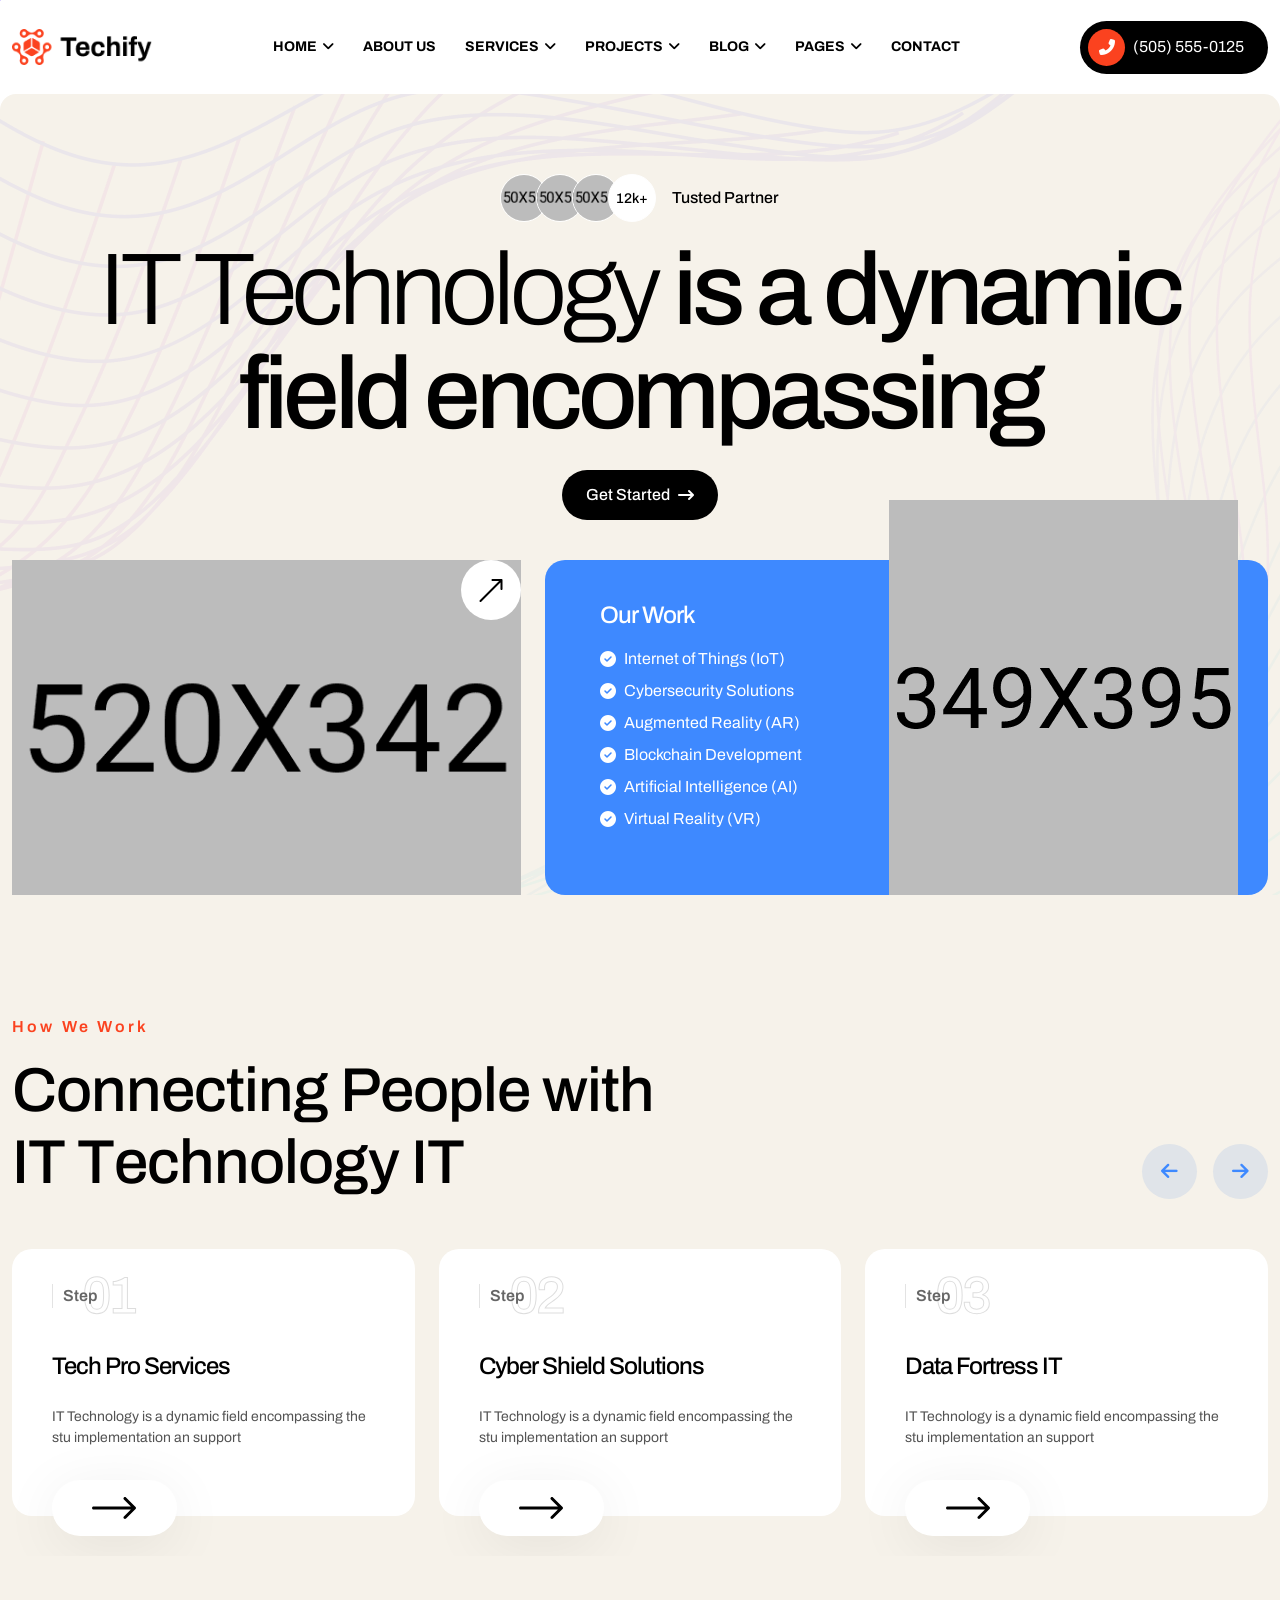
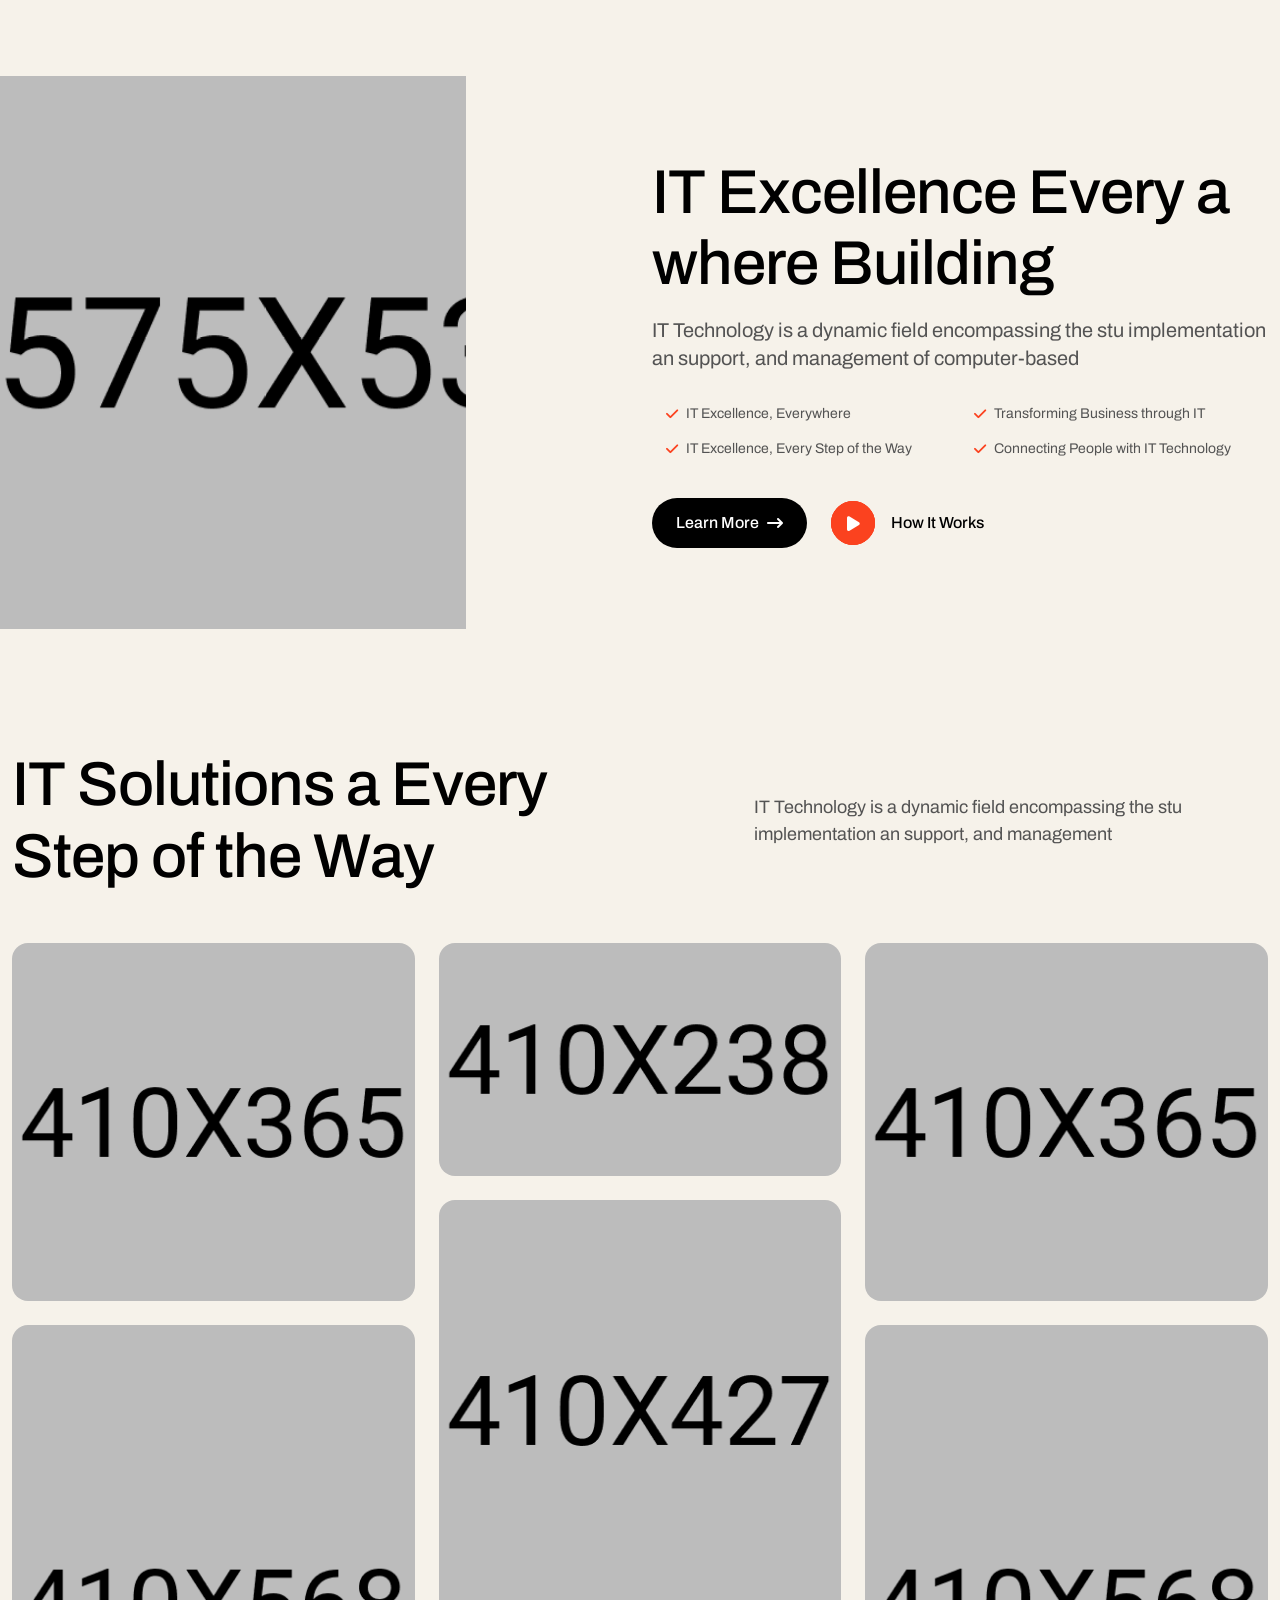
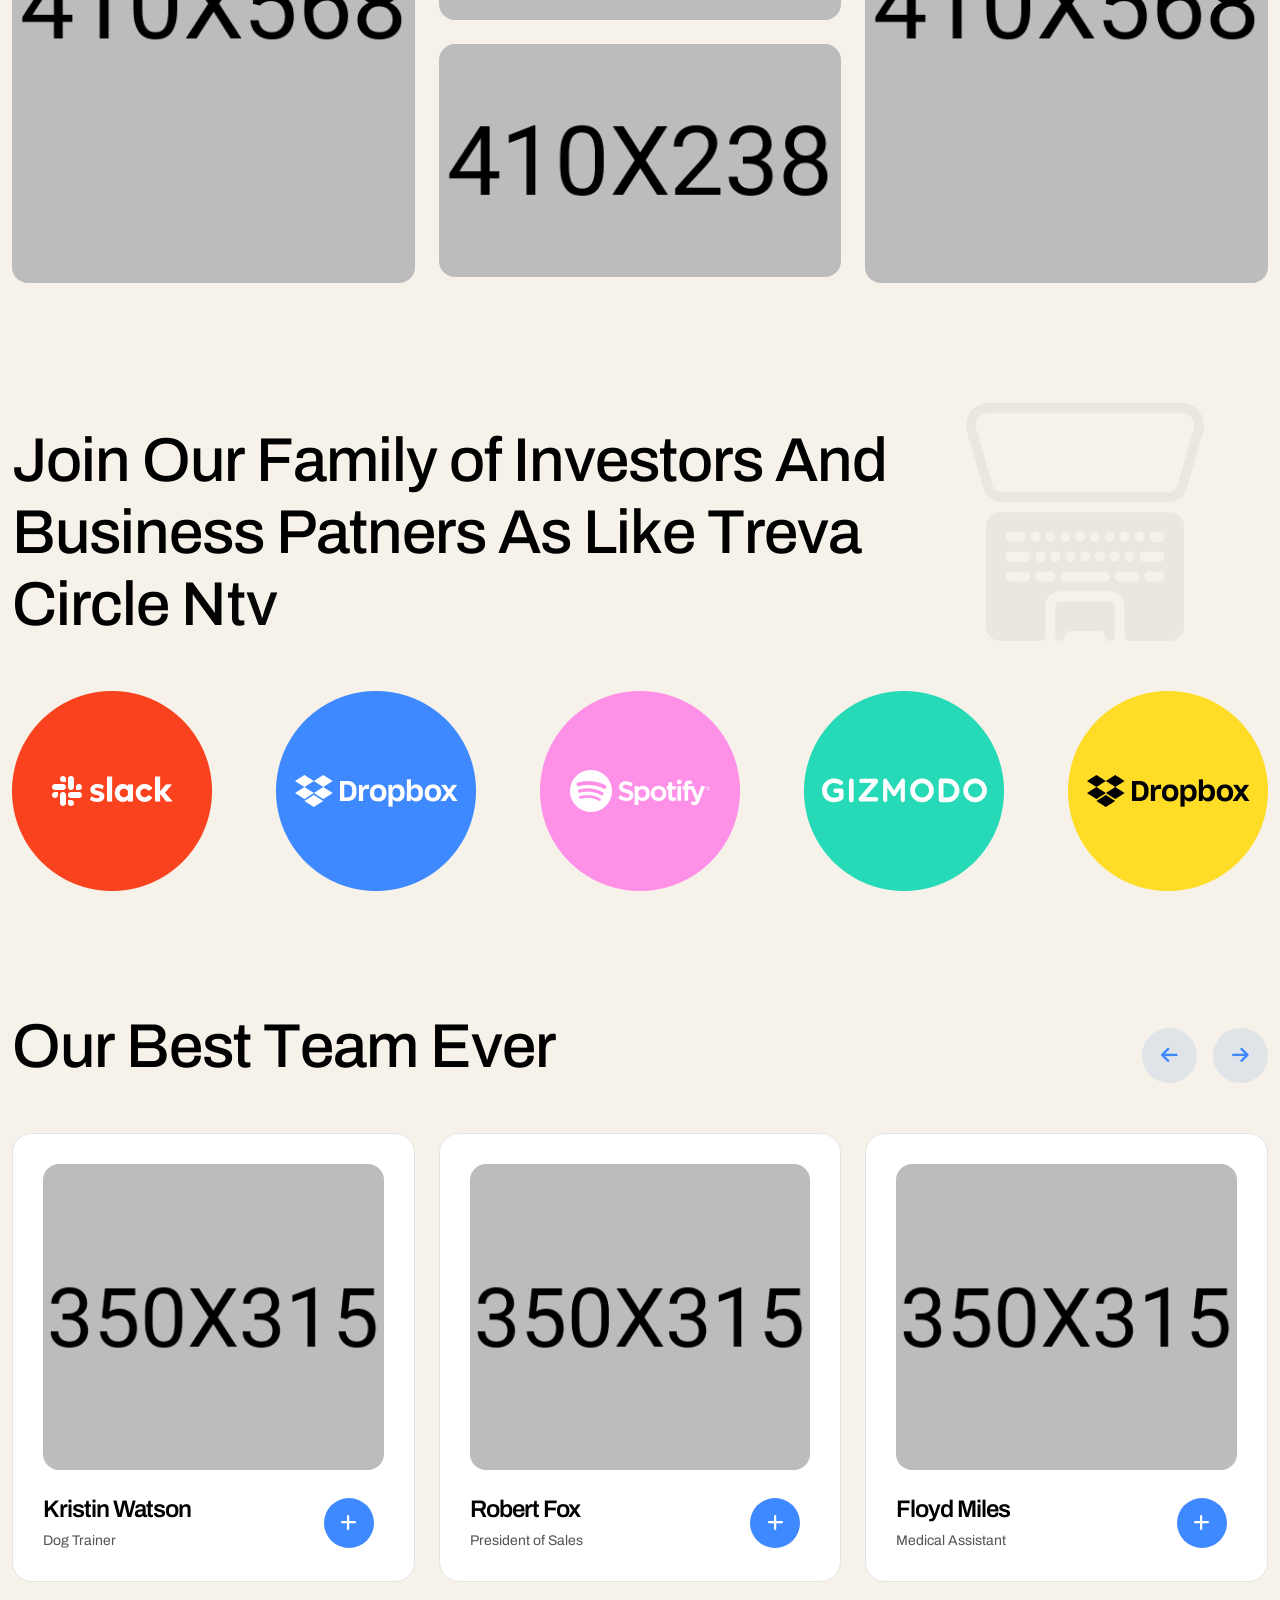
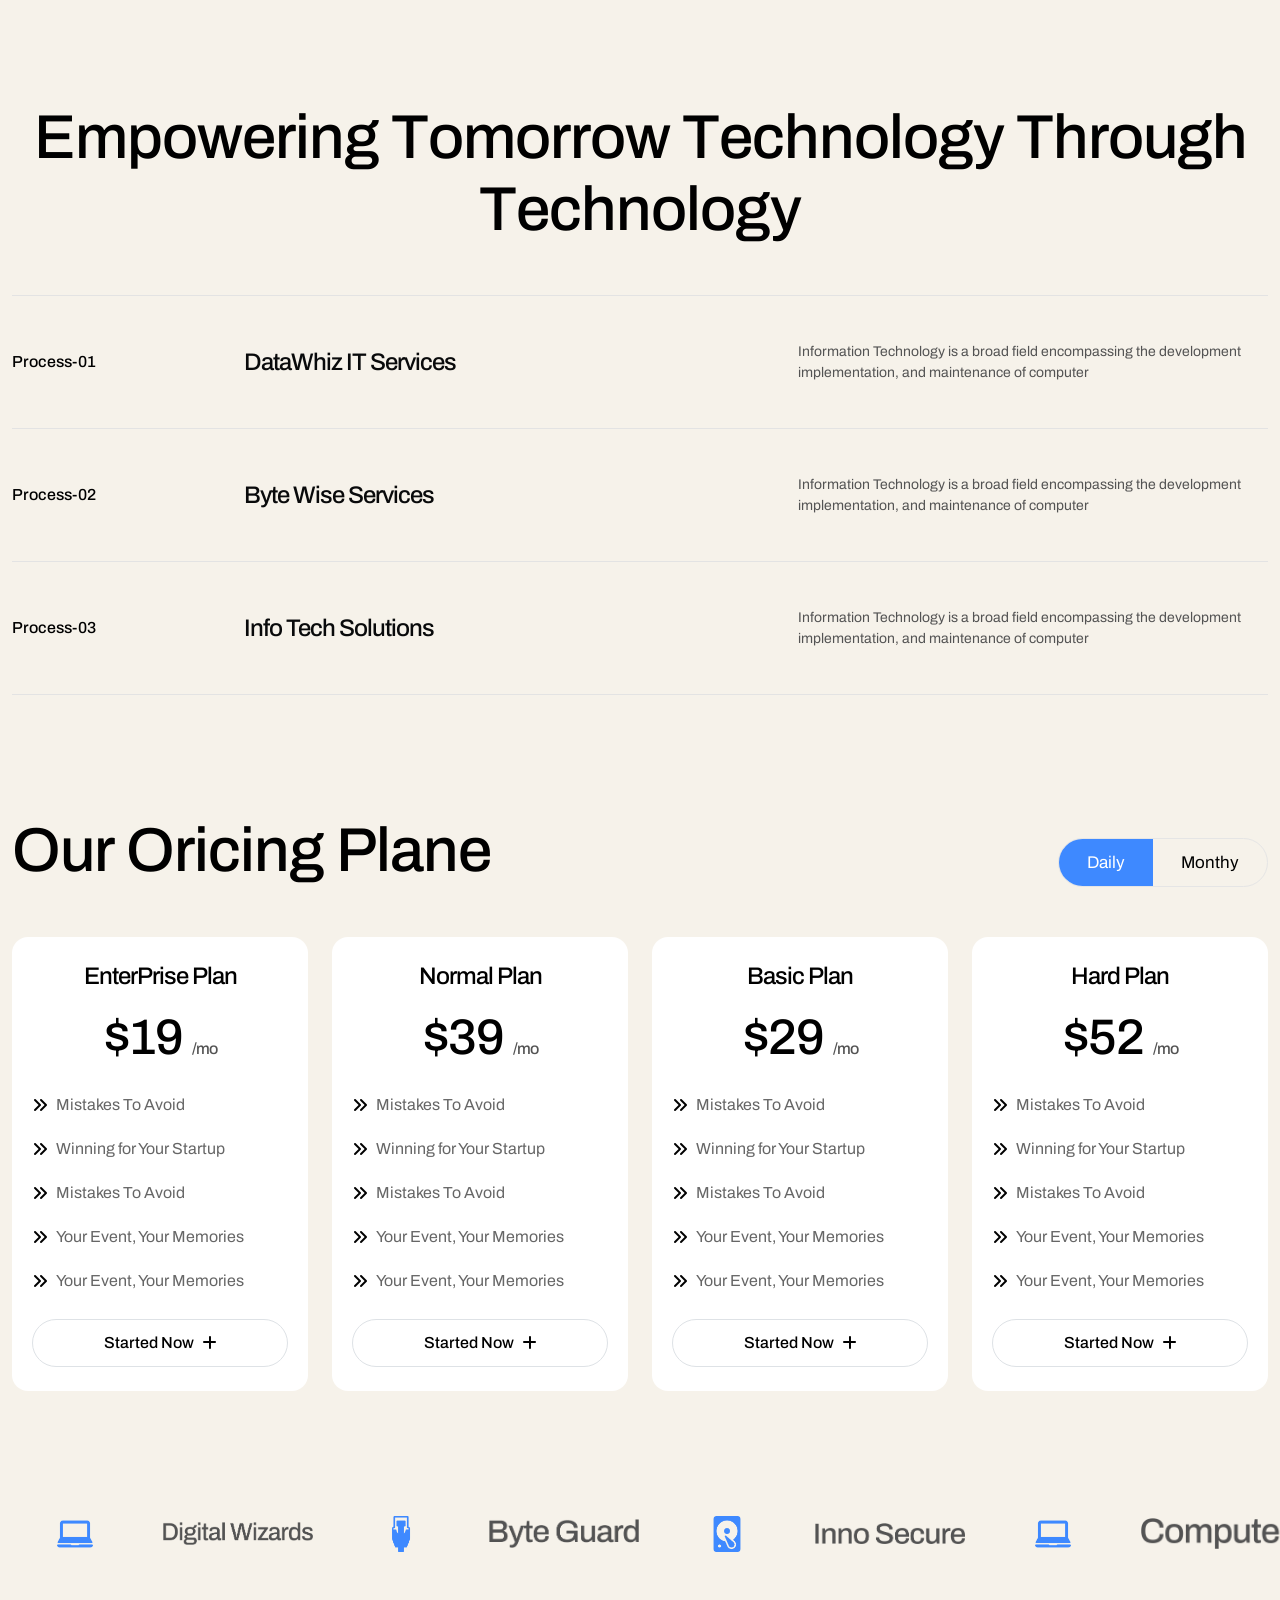
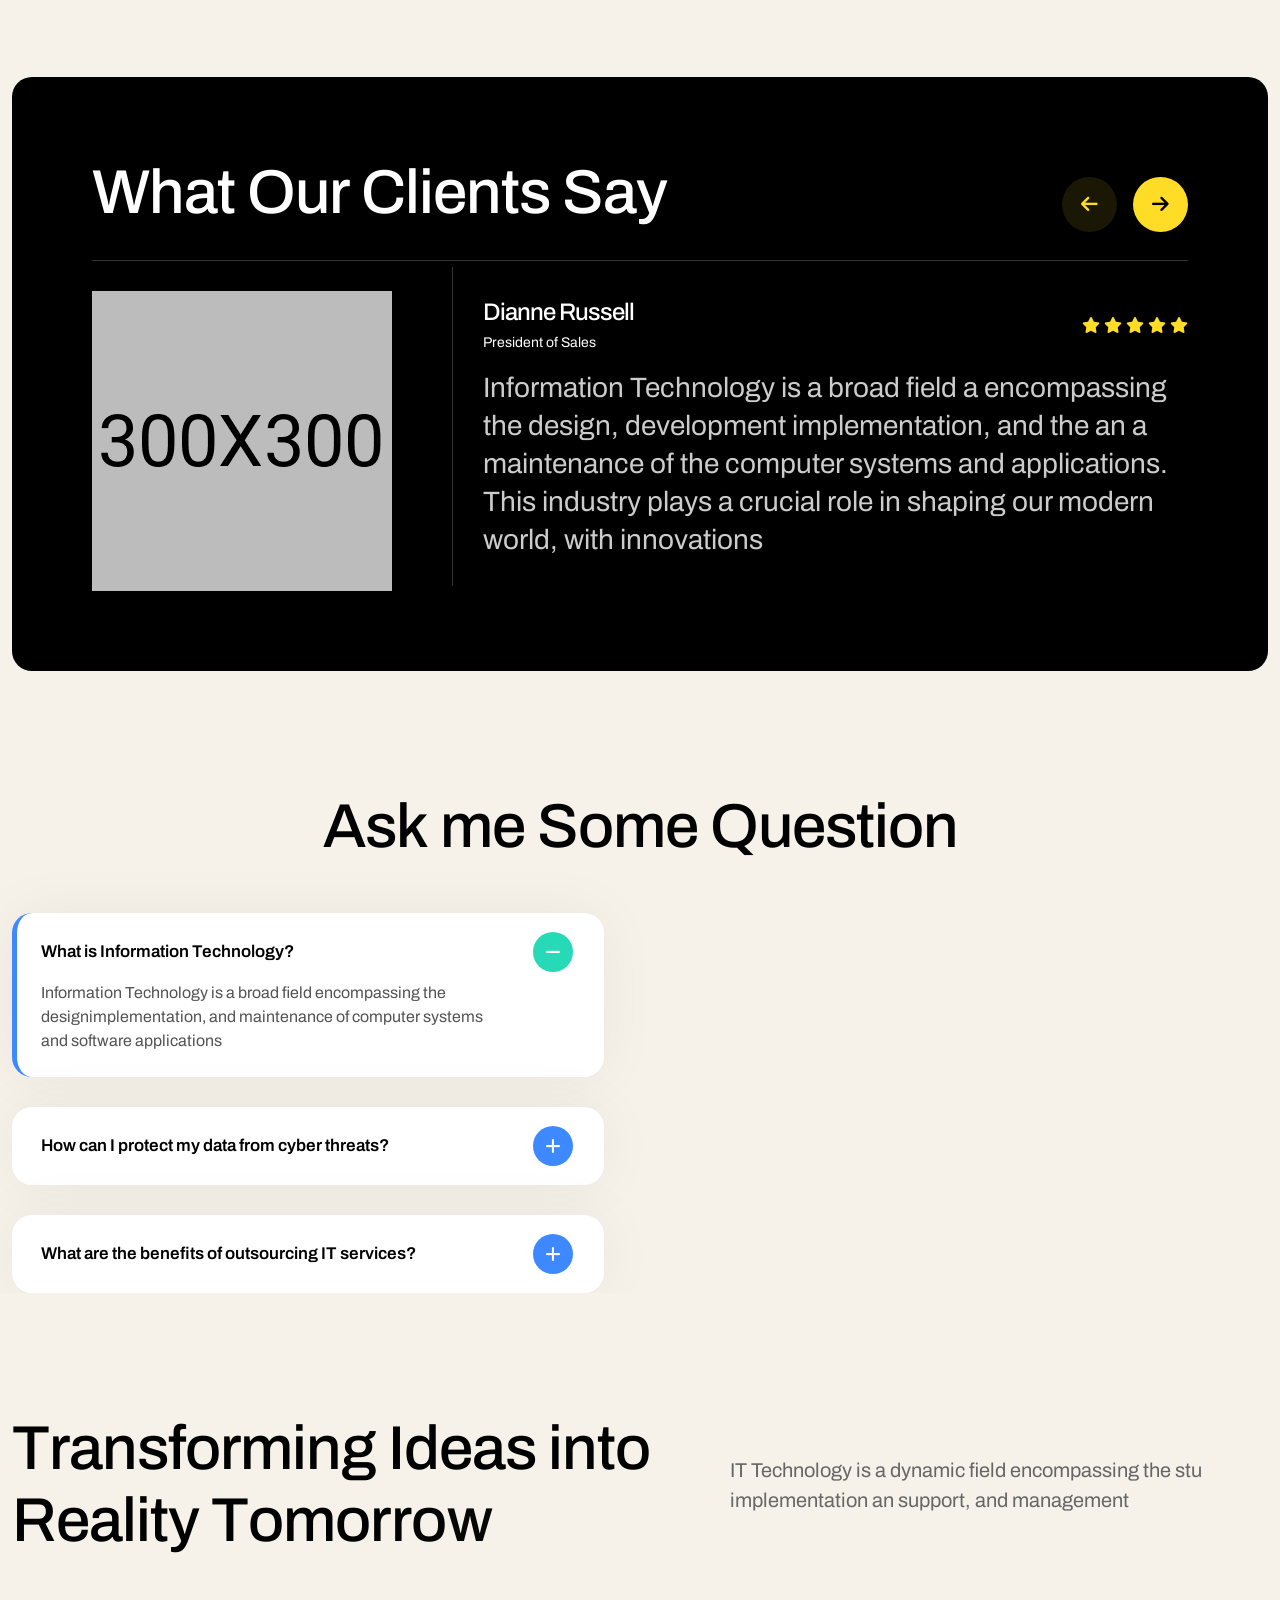
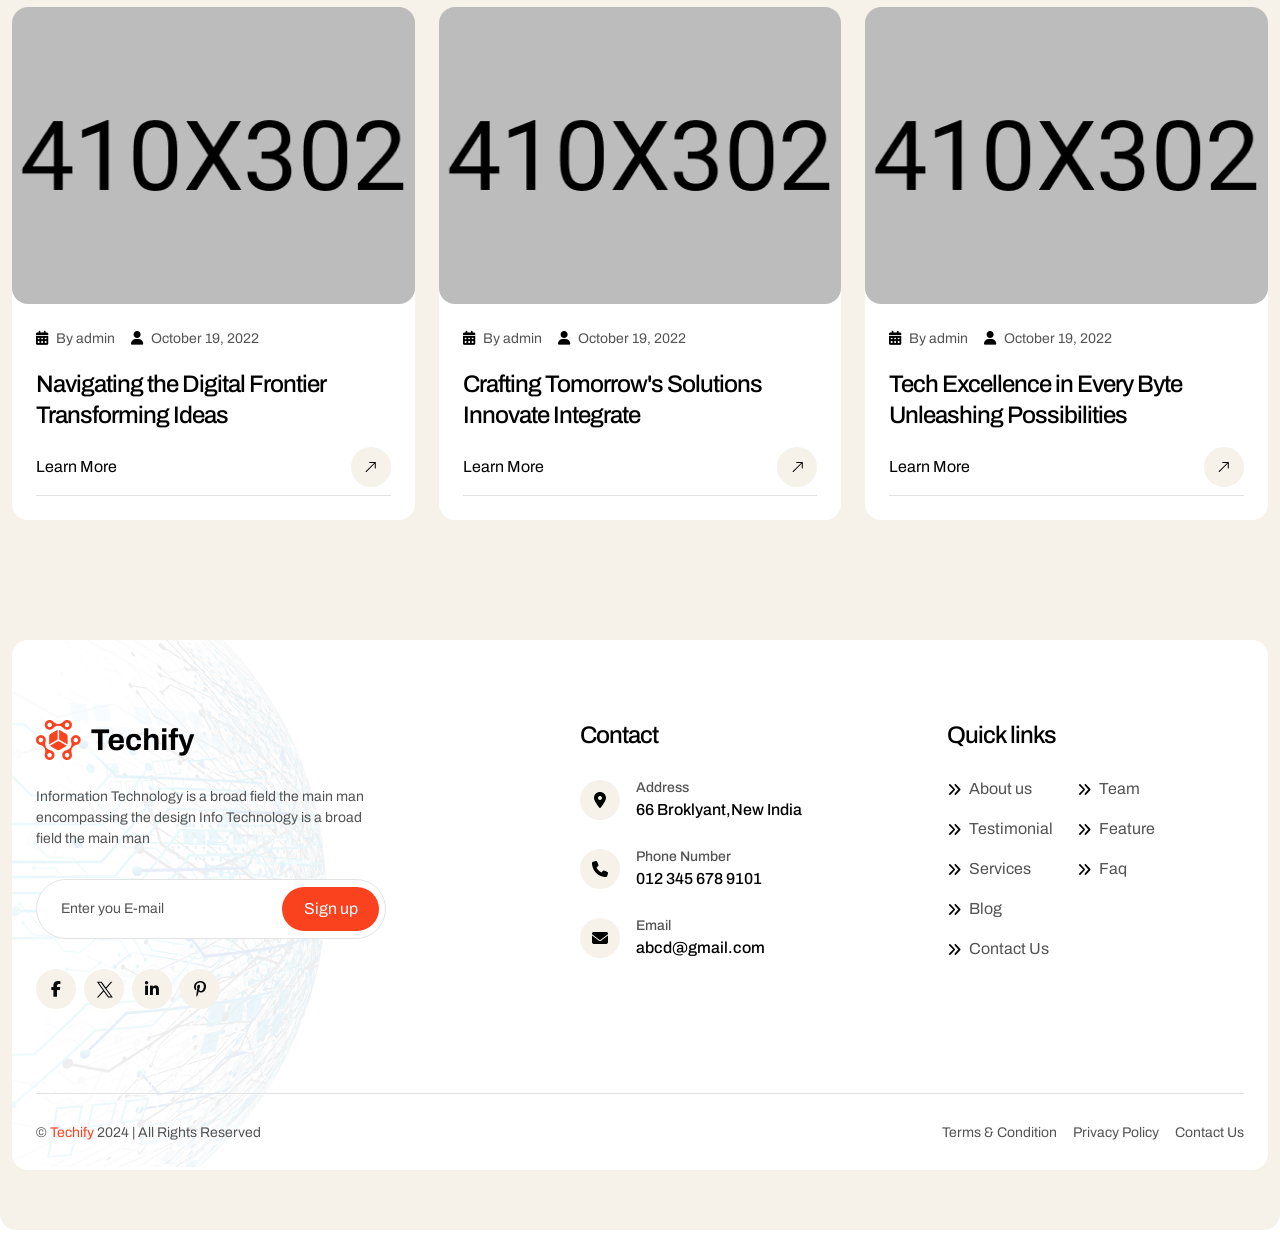
==== index.html @ c508c4eb "first upload" ====
<!DOCTYPE html>
<html lang="en">
<!--<< Header Area >>-->

<head>
    <!-- ========== Meta Tags ========== -->
    <meta charset="UTF-8">
    <meta http-equiv="X-UA-Compatible" content="IE=edge">
    <meta name="viewport" content="width=device-width, initial-scale=1">
    <meta name="author" content="authorName">
    <meta name="description" content="Techify - Technology Tt Solutions HTML Template">
    <!-- ======== Page title ============ -->
    <title>Techify - Technology Tt Solutions HTML Template</title>
    <!--<< Favcion >>-->
    <link rel="shortcut icon" href="assets/img/logo/favs.png">
    <!--<< Bootstrap min.css >>-->
    <link rel="stylesheet" href="assets/css/bootstrap.min.css">
    <!--<< All Min Css >>-->
    <link rel="stylesheet" href="assets/css/all.min.css">
    <!--<< Animate.css >>-->
    <link rel="stylesheet" href="assets/css/animate.css">
    <!--<< Magnific Popup.css >>-->
    <link rel="stylesheet" href="assets/css/magnific-popup.css">
    <!--<< MeanMenu.css >>-->
    <link rel="stylesheet" href="assets/css/meanmenu.css">
    <!--<< Swiper Bundle.css >>-->
    <link rel="stylesheet" href="assets/css/swiper-bundle.min.css">
    <!--<< Nice Select.css >>-->
    <link rel="stylesheet" href="assets/css/nice-select.css">
    <!--<< Main.css >>-->
    <link rel="stylesheet" href="assets/css/main.css">
</head>

<body class="body-bg ">

    <div class="custom-container-space cmn-bg rounded-bottom-4 mb-xxl-5 mb-4">

        <!-- Preloader Start -->
        <div id="preloader" class="preloader">
            <div class="animation-preloader">
                <div class="spinner">
                </div>
                <div class="txt-loading">
                    <span data-text-preloader="T" class="letters-loading">
                        T
                    </span>
                    <span data-text-preloader="E" class="letters-loading">
                        E
                    </span>
                    <span data-text-preloader="C" class="letters-loading">
                        C
                    </span>
                    <span data-text-preloader="H" class="letters-loading">
                        H
                    </span>
                    <span data-text-preloader="I" class="letters-loading">
                        I
                    </span>
                    <span data-text-preloader="F" class="letters-loading">
                        F
                    </span>
                    <span data-text-preloader="Y" class="letters-loading">
                        Y
                    </span>
                </div>
                <p class="text-center">Loading</p>
            </div>
            <div class="loader">
                <div class="row">
                    <div class="col-3 loader-section section-left">
                        <div class="bg"></div>
                    </div>
                    <div class="col-3 loader-section section-left">
                        <div class="bg"></div>
                    </div>
                    <div class="col-3 loader-section section-right">
                        <div class="bg"></div>
                    </div>
                    <div class="col-3 loader-section section-right">
                        <div class="bg"></div>
                    </div>
                </div>
            </div>
        </div>

        <!-- Start Cursor Pointer -->
        <div class="mouse-follower">
            <span class="cursor-outline"></span>
            <span class="cursor-dot"></span>
        </div>
        <!-- End Cursor Pointer -->

        <!-- Offcanvas Area Start -->
        <div class="fix-area">
            <div class="offcanvas__info">
                <div class="offcanvas__wrapper">
                    <div class="offcanvas__content pb-2">
                        <div class="offcanvas__top mb-4 d-flex justify-content-between align-items-center">
                            <div class="offcanvas__logo">
                                <a href="index.html">
                                    <img src="assets/img/logo/logo-dark.png" alt="logo-img">
                                </a>
                            </div>
                            <div class="offcanvas__close">
                                <button>
                                    <i class="fas fa-times"></i>
                                </button>
                            </div>
                        </div>
                        <div class="mobile-menu fix mb-3"></div>
                        <div class="offcanvas__contact">
                            <h4>Contact Info</h4>
                            <ul class="d-grid gap-2">
                                <li class="d-flex align-items-center">
                                    <div class="offcanvas__contact-icon">
                                        <i class="fas fa-map-marker-alt"></i>
                                    </div>
                                    <div class="offcanvas__contact-text">
                                        <a target="_blank" href="#">66 Broklyant,New India</a>
                                    </div>
                                </li>
                                <li class="d-flex align-items-center">
                                    <div class="offcanvas__contact-icon mr-15">
                                        <i class="fas fa-envelope"></i>
                                    </div>
                                    <div class="offcanvas__contact-text">
                                        <a href="mailto:info@example.com"><span
                                                class="mailto:info@example.com">info@example.com</span></a>
                                    </div>
                                </li>
                                <li class="d-flex align-items-center">
                                    <div class="offcanvas__contact-icon mr-15">
                                        <i class="far fa-clock"></i>
                                    </div>
                                    <div class="offcanvas__contact-text">
                                        <a target="_blank" href="#">Sat-friday, 02am -09pm</a>
                                    </div>
                                </li>
                                <li class="d-flex align-items-center">
                                    <div class="offcanvas__contact-icon mr-15">
                                        <i class="fas fa-phone-alt"></i>
                                    </div>
                                    <div class="offcanvas__contact-text">
                                        <a href="tel:+11002345909" class="d-block">0012 345 678 9101</a>
                                    </div>
                                </li>
                            </ul>
                            <div class="header-button mt-4">
                                <a href="contact.html"
                                    class="common-btn text-white box-style first-box d-inline-flex justify-content-center align-items-center gap-xxl-2 gap-2 fs-seven fw-normal black overflow-hidden rounded-1 p1-bg py-2">
                                    Get Start
                                    <i class="fa-solid fa-arrow-right"></i>
                                </a>
                            </div>
                            <div class="social-icon d-flex align-items-center">
                                <a href="#"><i class="fab fa-facebook-f"></i></a>
                                <a href="#"><i class="fab fa-twitter"></i></a>
                                <a href="#"><i class="fab fa-youtube"></i></a>
                                <a href="#"><i class="fab fa-linkedin-in"></i></a>
                            </div>
                        </div>
                        <a href="#" class="contact-view-thumb w-100 mt-4 d-xl-block d-none mb-4 cmn-bg rounded-4 p-4">
                            <img src="assets/img/banner/contact-view.jpg" alt="img" class="w-100 rounded-4">
                        </a>
                    </div>
                </div>
            </div>
        </div>
        <div class="offcanvas__overlay"></div>

        <!-- Header Section Start -->
        <header id="header-sticky" class="header-1 white-bg header-version1">
            <div class="container">
                <div class="header-common-wrapper">
                    <div class="header-main">
                        <div class="header-left">
                            <div class="logo">
                                <a href="index.html" class="header-logo">
                                    <img src="assets/img/logo/logo-dark.png" alt="logo-img">
                                </a>
                            </div>
                        </div>
                        <div class="header-right d-flex justify-content-end align-items-center">
                            <div class="mean__menu-wrapper">
                                <div class="main-menu">
                                    <nav id="mobile-menu">
                                        <ul>
                                            <li class="has-dropdown active menu-thumb">
                                                <a href="index.html">
                                                    Home
                                                    <i class="fas fa-angle-down"></i>
                                                </a>
                                                <ul class="submenu has-homemenu">
                                                    <li>
                                                        <div class="homemenu-items">
                                                            <div class="homemenu">
                                                                <a href="index.html" class="homemenu-thumb">
                                                                    <img src="assets/img/banner/home1.jpg" alt="img">
                                                                    <span class="demo-button">
                                                                        <span
                                                                            class="theme-btn p1-bg box-style first-box">
                                                                            <span class="black">Home 01</span>
                                                                        </span>
                                                                    </span>
                                                                </a>
                                                            </div>
                                                            <div class="homemenu">
                                                                <a href="index-2.html" class="homemenu-thumb mb-15">
                                                                    <img src="assets/img/banner/home2.jpg" alt="img">
                                                                    <span class="demo-button">
                                                                        <span
                                                                            class="theme-btn p1-bg box-style first-box">
                                                                            <span class="black">Home 02</span>
                                                                        </span>
                                                                    </span>
                                                                </a>
                                                            </div>
                                                            <div class="homemenu">
                                                                <a href="index-3.html" class="homemenu-thumb mb-15">
                                                                    <img src="assets/img/banner/home3.jpg" alt="img">
                                                                    <span class="demo-button">
                                                                        <span
                                                                            class="theme-btn p1-bg box-style first-box">
                                                                            <span class="black">Home 03</span>
                                                                        </span>
                                                                    </span>
                                                                </a>
                                                            </div>
                                                            <div class="homemenu">
                                                                <a href="index-4.html" class="homemenu-thumb mb-15">
                                                                    <img src="assets/img/banner/home4.jpg" alt="img">
                                                                    <span class="demo-button">
                                                                        <span
                                                                            class="theme-btn p1-bg box-style first-box">
                                                                            <span class="black">Home 04</span>
                                                                        </span>
                                                                    </span>
                                                                </a>
                                                            </div>
                                                            <div class="homemenu">
                                                                <a href="index-5.html" class="homemenu-thumb mb-15">
                                                                    <img src="assets/img/banner/home5.jpg" alt="img">
                                                                    <span class="demo-button">
                                                                        <span
                                                                            class="theme-btn p1-bg box-style first-box">
                                                                            <span class="black">Home 05</span>
                                                                        </span>
                                                                    </span>
                                                                </a>
                                                            </div>
                                                            <div class="homemenu">
                                                                <a href="index-6.html" class="homemenu-thumb mb-15">
                                                                    <img src="assets/img/banner/home6.jpg" alt="img">
                                                                    <span class="demo-button">
                                                                        <span
                                                                            class="theme-btn p1-bg box-style first-box">
                                                                            <span class="black">Home 06</span>
                                                                        </span>
                                                                    </span>
                                                                </a>
                                                            </div>
                                                        </div>
                                                    </li>
                                                </ul>
                                            </li>
                                            <li>
                                                <a href="about.html">About Us</a>
                                            </li>
                                            <li>
                                                <a href="service.html">
                                                    Services
                                                    <i class="fas fa-angle-down"></i>
                                                </a>
                                                <ul class="submenu">
                                                    <li><a href="service.html">Services</a></li>
                                                    <li><a href="service-details.html">Services Details</a></li>
                                                </ul>
                                            </li>
                                            <li>
                                                <a href="project.html">
                                                    Projects
                                                    <i class="fas fa-angle-down"></i>
                                                </a>
                                                <ul class="submenu">
                                                    <li><a href="project.html">Project</a></li>
                                                    <li><a href="project-details.html">Project Details</a></li>
                                                </ul>
                                            </li>
                                            <li>
                                                <a href="blog.html">
                                                    Blog
                                                    <i class="fas fa-angle-down"></i>
                                                </a>
                                                <ul class="submenu">
                                                    <li><a href="blog.html">Blog</a></li>
                                                    <li><a href="blog-details.html">Blog Details</a></li>
                                                </ul>
                                            </li>
                                            <li class="has-dropdown">
                                                <a href="#0">
                                                    Pages
                                                    <i class="fas fa-angle-down"></i>
                                                </a>
                                                <ul class="submenu">
                                                    <li><a href="about.html">About Us</a></li>
                                                    <li class="has-dropdown">
                                                        <a href="team.html">
                                                            Team
                                                            <i class="fas fa-angle-down"></i>
                                                        </a>
                                                        <ul class="submenu">
                                                            <li><a href="team.html">Team</a></li>
                                                            <li><a href="team-details.html">Team Details</a></li>
                                                        </ul>
                                                    </li>
                                                    <li class="has-dropdown">
                                                        <a href="shop.html">
                                                            Shop
                                                            <i class="fas fa-angle-down"></i>
                                                        </a>
                                                        <ul class="submenu">
                                                            <li><a href="shop.html">Shop</a></li>
                                                            <li><a href="cart.html">Cart</a></li>
                                                            <li><a href="checkout.html">Checkout</a></li>
                                                            <li><a href="shop-details.html">Shop Details</a></li>
                                                        </ul>
                                                    </li>
                                                    <li><a href="faqs.html">Faqs</a></li>
                                                    <li><a href="error.html">404</a></li>
                                                    <li><a href="comming-soon.html">Coming Soon</a></li>
                                                </ul>
                                            </li>
                                            <li>
                                                <a href="contact.html">Contact</a>
                                            </li>
                                        </ul>
                                    </nav>
                                </div>
                            </div>
                            <a href="#0" class="search-trigger search-icon d-xl-none d-block">
                                <i class="fas fa-search"></i>
                            </a>
                            <div class="header__hamburger d-xl-none my-auto">
                                <div class="sidebar__toggle">
                                    <img src="assets/img/icon/menu.png" alt="icon">
                                </div>
                            </div>
                        </div>
                        <a href="#0"
                            class="blackbg call-version1 d-sm-flex d-none align-items-center gap-2 rounded-5 py-2 ps-2 pe-xxl-4 pe-4">
                            <div class="icon d-center p1-bg rounded-circle">
                                <i class="fas fa-phone-alt white-clr"></i>
                            </div>
                            <span class="fs-seven fw-normal white-clr">(505) 555-0125</span>
                        </a>
                    </div>
                </div>
            </div>
        </header>

        <!-- Banner Section Start -->
        <section class="banner-section white-bg fix">
            <div class="rounded-top-4 cmn-bg z-1 pt-80 position-relative">
                <div class="container">
                    <div class="row justify-content-center pb-40">
                        <div class="col-lg-11">
                            <div class="hero-content-version1">
                                <div class="trusted-partner-wrap d-flex align-items-center gap-md-3 gap-2 justify-content-center mb-3 wow fadeInUp"
                                    data-wow-delay=".5s">
                                    <div class="partner-inner">
                                        <div class="partner-icon">
                                            <img src="assets/img/banner/partner1.png" alt="img">
                                        </div>
                                        <div class="partner-icon">
                                            <img src="assets/img/banner/partner2.png" alt="img">
                                        </div>
                                        <div class="partner-icon">
                                            <img src="assets/img/banner/partner3.png" alt="img">
                                        </div>
                                        <div class="partner-icon d-center white-bg">
                                            <span class="fs-eight black-clr fw-500">
                                                12k+
                                            </span>
                                        </div>
                                    </div>
                                    <span class="fs-seven fw-500 black-clr wow fadeInUp" data-wow-delay=".6s">Tusted
                                        Partner</span>
                                </div>
                                <h1 class="text-center mb-4 wow fadeInUp" data-wow-delay=".6s">
                                    <span class="stext">IT Technology</span> is a dynamic field encompassing
                                </h1>
                                <div class="text-center wow fadeInUp" data-wow-delay=".7s">
                                    <a href="about.html"
                                        class="common-btn box-style btn2 blackbg d-inline-flex justify-content-center align-items-center gap-xxl-2 gap-2 fw-500 white-clr py-3 overflow-hidden rounded100">
                                        Get Started
                                        <i class="fa-solid fa-arrow-right-long"></i>
                                    </a>
                                </div>
                            </div>
                        </div>
                    </div>
                    <div class="row g-4">
                        <div class="col-lg-5 col-md-5 wow fadeInUp" data-wow-delay=".4s">
                            <div class="hero1-thumb position-relative w-100">
                                <img src="assets/img/banner/hero1-thumb1.png" alt="img" class="w-100">
                                <a href="about.html" class="arrows d-center rounded-circle white-bg">
                                    <svg width="24" height="23" viewBox="0 0 24 23" fill="none"
                                        xmlns="http://www.w3.org/2000/svg">
                                        <path
                                            d="M0.792893 21.2929C0.402369 21.6834 0.402369 22.3166 0.792893 22.7071C1.18342 23.0976 1.81658 23.0976 2.20711 22.7071L0.792893 21.2929ZM23.5 1C23.5 0.447716 23.0523 6.5162e-07 22.5 6.5162e-07L13.5 6.5162e-07C12.9477 6.5162e-07 12.5 0.447716 12.5 1C12.5 1.55229 12.9477 2 13.5 2H21.5V10C21.5 10.5523 21.9477 11 22.5 11C23.0523 11 23.5 10.5523 23.5 10L23.5 1ZM2.20711 22.7071L23.2071 1.70711L21.7929 0.292894L0.792893 21.2929L2.20711 22.7071Z"
                                            fill="black" />
                                    </svg>
                                </a>
                            </div>
                        </div>
                        <div class="col-lg-7 col-md-7">
                            <div class="banner-listing">
                                <h3 class="white-clr mb-3">Our Work</h3>
                                <ul class="list d-grid gap-2">
                                    <li class="d-flex align-items-center gap-xl-2 gap-1 fs-seven white-clr">
                                        <i class="fa-solid fa-circle-check white-clr"></i> Internet of Things (IoT)
                                    </li>
                                    <li class="d-flex align-items-center gap-xl-2 gap-1 fs-seven white-clr">
                                        <i class="fa-solid fa-circle-check white-clr"></i> Cybersecurity Solutions
                                    </li>
                                    <li class="d-flex align-items-center gap-xl-2 gap-1 fs-seven white-clr">
                                        <i class="fa-solid fa-circle-check white-clr"></i> Augmented Reality (AR)
                                    </li>
                                    <li class="d-flex align-items-center gap-xl-2 gap-1 fs-seven white-clr">
                                        <i class="fa-solid fa-circle-check white-clr"></i> Blockchain Development
                                    </li>
                                    <li class="d-flex align-items-center gap-xl-2 gap-1 fs-seven white-clr">
                                        <i class="fa-solid fa-circle-check white-clr"></i> Artificial Intelligence (AI)
                                    </li>
                                    <li class="d-flex align-items-center gap-xl-2 gap-1 fs-seven white-clr">
                                        <i class="fa-solid fa-circle-check white-clr"></i> Virtual Reality (VR)
                                    </li>
                                </ul>
                                <!-- Thumb -->
                                <img src="assets/img/banner/hero1-thumb2.png" alt="img" class="hero-thumb2 wow fadeInUp"
                                    data-wow-delay=".4s">
                            </div>
                        </div>
                    </div>
                </div>
                <!-- Ele -->
                <img src="assets/img/element/home1-ele1.png" alt="img" class="home1-ele1">
                <img src="assets/img/element/home1-ele2.png" alt="img" class="home1-ele2">
            </div>
        </section>

        <!-- work Section Start -->
        <section class="worke-section space-top">
            <div class="container">
                <div
                    class="d-flex gap-3 flex-sm-nowrap flex-wrap align-items-end justify-content-sm-between justify-content-center mb-50">
                    <div class="cont">
                        <span class="fs-seven text-sm-start text-center fw-semibold p1-clr d-block mb-lg-3 mb-2"
                            style="letter-spacing: 3.2px;">
                            How We Work
                        </span>
                        <h2 class="wow fadeInUp text-center text-sm-start text-center black visible-slowly-right"
                            data-wow-delay=".3s">
                            Connecting People with <br> IT Technology IT
                        </h2>
                    </div>
                    <div class="array-button gap-xxl-4 gap-3 d-flex wow fadeInUp" data-wow-delay=".5s">
                        <button class="array-prev d-center">
                            <i class="fa-solid fa-arrow-left p2-clr"></i>
                        </button>
                        <button class="array-next d-center">
                            <i class="fa-solid fa-arrow-right p2-clr"></i>
                        </button>
                    </div>
                </div>
                <div class="team-wrapper swiper">
                    <div class="swiper-wrapper">
                        <div class="swiper-slide">
                            <div class="worke-items white-bg">
                                <div class="step-area d-flex align-items-center mb-4 pb-1">
                                    <span class="d-block fw-semibold fs-seven texts">
                                        Step
                                    </span>
                                    <span class="serial">01</span>
                                </div>
                                <h3 class="mb-lg-4 mb-3">
                                    <a href="project-details.html" class="black-clr">Tech Pro Services</a>
                                </h3>
                                <p class="pra fs-eight mb-xl-4 pb-2 mb-3">
                                    IT Technology is a dynamic field encompassing the stu implementation an support
                                </p>
                                <a href="project-details.html" class="rarrow d-center white-bg rounded-5 py-3">
                                    <svg width="44" height="24" viewBox="0 0 44 24" fill="none"
                                        xmlns="http://www.w3.org/2000/svg">
                                        <path
                                            d="M1.5 10.5C0.671573 10.5 -7.24234e-08 11.1716 0 12C7.24234e-08 12.8284 0.671573 13.5 1.5 13.5L1.5 10.5ZM43.5607 13.0607C44.1464 12.4749 44.1464 11.5251 43.5607 10.9393L34.0147 1.3934C33.4289 0.807609 32.4792 0.807609 31.8934 1.3934C31.3076 1.97918 31.3076 2.92893 31.8934 3.51472L40.3787 12L31.8934 20.4853C31.3076 21.0711 31.3076 22.0208 31.8934 22.6066C32.4792 23.1924 33.4289 23.1924 34.0147 22.6066L43.5607 13.0607ZM1.5 13.5L42.5 13.5L42.5 10.5L1.5 10.5L1.5 13.5Z"
                                            fill="black" />
                                    </svg>
                                </a>
                            </div>
                        </div>
                        <div class="swiper-slide">
                            <div class="worke-items white-bg">
                                <div class="step-area d-flex align-items-center mb-4 pb-1">
                                    <span class="d-block fw-semibold fs-seven texts">
                                        Step
                                    </span>
                                    <span class="serial">02</span>
                                </div>
                                <h3 class="mb-lg-4 mb-3">
                                    <a href="project-details.html" class="black-clr">Cyber Shield Solutions</a>
                                </h3>
                                <p class="pra fs-eight mb-xl-4 pb-2 mb-3">
                                    IT Technology is a dynamic field encompassing the stu implementation an support
                                </p>
                                <a href="project-details.html" class="rarrow d-center white-bg rounded-5 py-3">
                                    <svg width="44" height="24" viewBox="0 0 44 24" fill="none"
                                        xmlns="http://www.w3.org/2000/svg">
                                        <path
                                            d="M1.5 10.5C0.671573 10.5 -7.24234e-08 11.1716 0 12C7.24234e-08 12.8284 0.671573 13.5 1.5 13.5L1.5 10.5ZM43.5607 13.0607C44.1464 12.4749 44.1464 11.5251 43.5607 10.9393L34.0147 1.3934C33.4289 0.807609 32.4792 0.807609 31.8934 1.3934C31.3076 1.97918 31.3076 2.92893 31.8934 3.51472L40.3787 12L31.8934 20.4853C31.3076 21.0711 31.3076 22.0208 31.8934 22.6066C32.4792 23.1924 33.4289 23.1924 34.0147 22.6066L43.5607 13.0607ZM1.5 13.5L42.5 13.5L42.5 10.5L1.5 10.5L1.5 13.5Z"
                                            fill="black" />
                                    </svg>
                                </a>
                            </div>
                        </div>
                        <div class="swiper-slide">
                            <div class="worke-items white-bg">
                                <div class="step-area d-flex align-items-center mb-4 pb-1">
                                    <span class="d-block fw-semibold fs-seven texts">
                                        Step
                                    </span>
                                    <span class="serial">03</span>
                                </div>
                                <h3 class="mb-lg-4 mb-3">
                                    <a href="project-details.html" class="black-clr">Data Fortress IT</a>
                                </h3>
                                <p class="pra fs-eight mb-xl-4 pb-2 mb-3">
                                    IT Technology is a dynamic field encompassing the stu implementation an support
                                </p>
                                <a href="project-details.html" class="rarrow d-center white-bg rounded-5 py-3">
                                    <svg width="44" height="24" viewBox="0 0 44 24" fill="none"
                                        xmlns="http://www.w3.org/2000/svg">
                                        <path
                                            d="M1.5 10.5C0.671573 10.5 -7.24234e-08 11.1716 0 12C7.24234e-08 12.8284 0.671573 13.5 1.5 13.5L1.5 10.5ZM43.5607 13.0607C44.1464 12.4749 44.1464 11.5251 43.5607 10.9393L34.0147 1.3934C33.4289 0.807609 32.4792 0.807609 31.8934 1.3934C31.3076 1.97918 31.3076 2.92893 31.8934 3.51472L40.3787 12L31.8934 20.4853C31.3076 21.0711 31.3076 22.0208 31.8934 22.6066C32.4792 23.1924 33.4289 23.1924 34.0147 22.6066L43.5607 13.0607ZM1.5 13.5L42.5 13.5L42.5 10.5L1.5 10.5L1.5 13.5Z"
                                            fill="black" />
                                    </svg>
                                </a>
                            </div>
                        </div>
                    </div>
                </div>
            </div>
        </section>

        <!-- About Exchange -->
        <section class="about-exchange space-top fix">
            <div class="container">
                <div class="row g-4 align-items-center">
                    <div class="col-lg-6 col-md-6">
                        <div class="about-exchange-thumb w-100 reveal-left pe-lg-4">
                            <img src="assets/img/about/about-exchange.png" alt="img" class="w-100">
                        </div>
                    </div>
                    <div class="col-lg-6 col-md-6">
                        <div class="about-exchange-content">
                            <h2 class="mb-md-3 mb-2 wow fadeInUp black-clr visible-slowly-right" data-wow-delay=".3s">
                                IT Excellence Every a where Building
                            </h2>
                            <p class="pra fs-20 mb-xl-4 mb-3 wow fadeInUp" data-wow-delay="0.3s">
                                IT Technology is a dynamic field encompassing the stu implementation an support, and
                                management of computer-based
                            </p>
                            <ul class="listing-exchange mb-xl-4 mb-3 pb-lg-2 wow fadeInUp" data-wow-delay=".4s">
                                <li class="fs-eight pra d-flex align-items-center gap-xl-2 gap-2">
                                    <i class="fa-solid fa-check p1-clr"></i> IT Excellence, Everywhere
                                </li>
                                <li class="fs-eight pra d-flex align-items-center gap-xl-2 gap-2">
                                    <i class="fa-solid fa-check p1-clr"></i> Transforming Business through IT
                                </li>
                                <li class="fs-eight pra d-flex align-items-center gap-xl-2 gap-2">
                                    <i class="fa-solid fa-check p1-clr"></i> IT Excellence, Every Step of the Way
                                </li>
                                <li class="fs-eight pra d-flex align-items-center gap-xl-2 gap-2">
                                    <i class="fa-solid fa-check p1-clr"></i> Connecting People with IT Technology
                                </li>
                            </ul>
                            <div class="d-flex align-items-center gap-xl-4 gap-lg-3 gap-2 fadeInUp"
                                data-wow-delay=".5s">
                                <a href="about.html"
                                    class="common-btn box-style btn2 blackbg d-inline-flex justify-content-center align-items-center gap-xxl-2 gap-2 fw-500 white-clr py-3 overflow-hidden rounded100">
                                    Learn More
                                    <i class="fa-solid fa-arrow-right-long"></i>
                                </a>
                                <div class="d-flex align-items-center gap-xl-3 gap-sm-2 gap-1">
                                    <a href="https://www.youtube.com/watch?v=lMJImKo-eZU"
                                        class="cmn-video rounded-circle d-center video-popup">
                                        <i class="fa-solid fa-play"></i>
                                    </a>
                                    <span class="fs-seven fw-500 black-clr">How It Works</span>
                                </div>
                            </div>
                        </div>
                    </div>
                </div>
            </div>
        </section>

        <!-- It Every Section Start -->
        <section class="itevery-section fix space-top">
            <div class="container">
                <div class="row align-items-center justify-content-between g-md-3 gap-2 mb-50">
                    <div class="col-md-6 col-sm-8">
                        <h2 class="wow fadeInUp black-clr visible-slowly-right" data-wow-delay=".3s">
                            IT Solutions a Every Step of the Way
                        </h2>
                    </div>
                    <div class="col-md-5 col-sm-8">
                        <p class="pra fs-six">
                            IT Technology is a dynamic field encompassing the stu implementation an support, and
                            management
                        </p>
                    </div>
                </div>
                <div class="row g-lg-4 g-3">
                    <div class="col-lg-4 col-md-6 col-sm-6">
                        <div class="d-grid gap-lg-4 gap-3">
                            <div class="it-items position-relative rounded-4 d-center">
                                <img src="assets/img/team/it-every1.png" alt="img" class="w-100 rounded-4">
                                <a href="project-details.html" class="arrow d-center rounded-circle blackbg">
                                    <svg width="24" height="24" viewBox="0 0 24 24" fill="none"
                                        xmlns="http://www.w3.org/2000/svg">
                                        <path fill-rule="evenodd" clip-rule="evenodd"
                                            d="M0.670231 23.3623C0.885475 23.5776 1.17741 23.6985 1.48181 23.6985C1.78621 23.6985 2.07815 23.5776 2.29339 23.3623L21.4353 4.22041L21.4337 14.435C21.4337 14.5859 21.4634 14.7353 21.5212 14.8747C21.5789 15.0142 21.6636 15.1409 21.7703 15.2476C21.877 15.3543 22.0037 15.4389 22.1431 15.4967C22.2825 15.5544 22.432 15.5842 22.5829 15.5842C22.7338 15.5842 22.8832 15.5544 23.0227 15.4967C23.1621 15.4389 23.2888 15.3543 23.3955 15.2476C23.5022 15.1409 23.5869 15.0142 23.6446 14.8747C23.7024 14.7353 23.7321 14.5859 23.7321 14.435L23.7321 1.44968C23.7323 1.29871 23.7027 1.14919 23.645 1.00967C23.5873 0.870161 23.5027 0.743399 23.3959 0.636648C23.2892 0.529897 23.1624 0.445256 23.0229 0.387571C22.8834 0.329886 22.7339 0.30029 22.5829 0.300481L9.59761 0.30048C9.4467 0.30048 9.29726 0.330204 9.15784 0.387957C9.01841 0.445709 8.89172 0.53036 8.78501 0.637073C8.6783 0.743785 8.59365 0.870472 8.53589 1.0099C8.47814 1.14933 8.44842 1.29876 8.44842 1.44968C8.44842 1.60059 8.47814 1.75003 8.53589 1.88946C8.59365 2.02888 8.6783 2.15557 8.78501 2.26228C8.89172 2.369 9.01841 2.45365 9.15784 2.5114C9.29726 2.56915 9.4467 2.59888 9.59761 2.59888L19.8122 2.59725L0.670231 21.7392C0.454987 21.9544 0.334062 22.2464 0.334062 22.5508C0.334062 22.8552 0.454986 23.1471 0.670231 23.3623Z"
                                            fill="white" />
                                    </svg>
                                </a>
                            </div>
                            <div class="it-items position-relative rounded-4 d-center">
                                <img src="assets/img/team/it-every2.png" alt="img" class="w-100 rounded-4">
                                <a href="project-details.html" class="arrow d-center rounded-circle blackbg">
                                    <svg width="24" height="24" viewBox="0 0 24 24" fill="none"
                                        xmlns="http://www.w3.org/2000/svg">
                                        <path fill-rule="evenodd" clip-rule="evenodd"
                                            d="M0.670231 23.3623C0.885475 23.5776 1.17741 23.6985 1.48181 23.6985C1.78621 23.6985 2.07815 23.5776 2.29339 23.3623L21.4353 4.22041L21.4337 14.435C21.4337 14.5859 21.4634 14.7353 21.5212 14.8747C21.5789 15.0142 21.6636 15.1409 21.7703 15.2476C21.877 15.3543 22.0037 15.4389 22.1431 15.4967C22.2825 15.5544 22.432 15.5842 22.5829 15.5842C22.7338 15.5842 22.8832 15.5544 23.0227 15.4967C23.1621 15.4389 23.2888 15.3543 23.3955 15.2476C23.5022 15.1409 23.5869 15.0142 23.6446 14.8747C23.7024 14.7353 23.7321 14.5859 23.7321 14.435L23.7321 1.44968C23.7323 1.29871 23.7027 1.14919 23.645 1.00967C23.5873 0.870161 23.5027 0.743399 23.3959 0.636648C23.2892 0.529897 23.1624 0.445256 23.0229 0.387571C22.8834 0.329886 22.7339 0.30029 22.5829 0.300481L9.59761 0.30048C9.4467 0.30048 9.29726 0.330204 9.15784 0.387957C9.01841 0.445709 8.89172 0.53036 8.78501 0.637073C8.6783 0.743785 8.59365 0.870472 8.53589 1.0099C8.47814 1.14933 8.44842 1.29876 8.44842 1.44968C8.44842 1.60059 8.47814 1.75003 8.53589 1.88946C8.59365 2.02888 8.6783 2.15557 8.78501 2.26228C8.89172 2.369 9.01841 2.45365 9.15784 2.5114C9.29726 2.56915 9.4467 2.59888 9.59761 2.59888L19.8122 2.59725L0.670231 21.7392C0.454987 21.9544 0.334062 22.2464 0.334062 22.5508C0.334062 22.8552 0.454986 23.1471 0.670231 23.3623Z"
                                            fill="white" />
                                    </svg>
                                </a>
                            </div>
                        </div>
                    </div>
                    <div class="col-lg-4 col-md-6 col-sm-6">
                        <div class="d-grid gap-lg-4 gap-3">
                            <div class="it-items position-relative rounded-4 d-center">
                                <img src="assets/img/team/it-every3.png" alt="img" class="w-100 rounded-4">
                                <a href="project-details.html" class="arrow d-center rounded-circle blackbg">
                                    <svg width="24" height="24" viewBox="0 0 24 24" fill="none"
                                        xmlns="http://www.w3.org/2000/svg">
                                        <path fill-rule="evenodd" clip-rule="evenodd"
                                            d="M0.670231 23.3623C0.885475 23.5776 1.17741 23.6985 1.48181 23.6985C1.78621 23.6985 2.07815 23.5776 2.29339 23.3623L21.4353 4.22041L21.4337 14.435C21.4337 14.5859 21.4634 14.7353 21.5212 14.8747C21.5789 15.0142 21.6636 15.1409 21.7703 15.2476C21.877 15.3543 22.0037 15.4389 22.1431 15.4967C22.2825 15.5544 22.432 15.5842 22.5829 15.5842C22.7338 15.5842 22.8832 15.5544 23.0227 15.4967C23.1621 15.4389 23.2888 15.3543 23.3955 15.2476C23.5022 15.1409 23.5869 15.0142 23.6446 14.8747C23.7024 14.7353 23.7321 14.5859 23.7321 14.435L23.7321 1.44968C23.7323 1.29871 23.7027 1.14919 23.645 1.00967C23.5873 0.870161 23.5027 0.743399 23.3959 0.636648C23.2892 0.529897 23.1624 0.445256 23.0229 0.387571C22.8834 0.329886 22.7339 0.30029 22.5829 0.300481L9.59761 0.30048C9.4467 0.30048 9.29726 0.330204 9.15784 0.387957C9.01841 0.445709 8.89172 0.53036 8.78501 0.637073C8.6783 0.743785 8.59365 0.870472 8.53589 1.0099C8.47814 1.14933 8.44842 1.29876 8.44842 1.44968C8.44842 1.60059 8.47814 1.75003 8.53589 1.88946C8.59365 2.02888 8.6783 2.15557 8.78501 2.26228C8.89172 2.369 9.01841 2.45365 9.15784 2.5114C9.29726 2.56915 9.4467 2.59888 9.59761 2.59888L19.8122 2.59725L0.670231 21.7392C0.454987 21.9544 0.334062 22.2464 0.334062 22.5508C0.334062 22.8552 0.454986 23.1471 0.670231 23.3623Z"
                                            fill="white" />
                                    </svg>
                                </a>
                            </div>
                            <div class="it-items position-relative rounded-4 d-center">
                                <img src="assets/img/team/it-every4.png" alt="img" class="w-100 rounded-4">
                                <a href="project-details.html" class="arrow d-center rounded-circle blackbg">
                                    <svg width="24" height="24" viewBox="0 0 24 24" fill="none"
                                        xmlns="http://www.w3.org/2000/svg">
                                        <path fill-rule="evenodd" clip-rule="evenodd"
                                            d="M0.670231 23.3623C0.885475 23.5776 1.17741 23.6985 1.48181 23.6985C1.78621 23.6985 2.07815 23.5776 2.29339 23.3623L21.4353 4.22041L21.4337 14.435C21.4337 14.5859 21.4634 14.7353 21.5212 14.8747C21.5789 15.0142 21.6636 15.1409 21.7703 15.2476C21.877 15.3543 22.0037 15.4389 22.1431 15.4967C22.2825 15.5544 22.432 15.5842 22.5829 15.5842C22.7338 15.5842 22.8832 15.5544 23.0227 15.4967C23.1621 15.4389 23.2888 15.3543 23.3955 15.2476C23.5022 15.1409 23.5869 15.0142 23.6446 14.8747C23.7024 14.7353 23.7321 14.5859 23.7321 14.435L23.7321 1.44968C23.7323 1.29871 23.7027 1.14919 23.645 1.00967C23.5873 0.870161 23.5027 0.743399 23.3959 0.636648C23.2892 0.529897 23.1624 0.445256 23.0229 0.387571C22.8834 0.329886 22.7339 0.30029 22.5829 0.300481L9.59761 0.30048C9.4467 0.30048 9.29726 0.330204 9.15784 0.387957C9.01841 0.445709 8.89172 0.53036 8.78501 0.637073C8.6783 0.743785 8.59365 0.870472 8.53589 1.0099C8.47814 1.14933 8.44842 1.29876 8.44842 1.44968C8.44842 1.60059 8.47814 1.75003 8.53589 1.88946C8.59365 2.02888 8.6783 2.15557 8.78501 2.26228C8.89172 2.369 9.01841 2.45365 9.15784 2.5114C9.29726 2.56915 9.4467 2.59888 9.59761 2.59888L19.8122 2.59725L0.670231 21.7392C0.454987 21.9544 0.334062 22.2464 0.334062 22.5508C0.334062 22.8552 0.454986 23.1471 0.670231 23.3623Z"
                                            fill="white" />
                                    </svg>
                                </a>
                            </div>
                            <div class="it-items position-relative rounded-4 d-center">
                                <img src="assets/img/team/it-every5.png" alt="img" class="w-100 rounded-4">
                                <a href="project-details.html" class="arrow d-center rounded-circle blackbg">
                                    <svg width="24" height="24" viewBox="0 0 24 24" fill="none"
                                        xmlns="http://www.w3.org/2000/svg">
                                        <path fill-rule="evenodd" clip-rule="evenodd"
                                            d="M0.670231 23.3623C0.885475 23.5776 1.17741 23.6985 1.48181 23.6985C1.78621 23.6985 2.07815 23.5776 2.29339 23.3623L21.4353 4.22041L21.4337 14.435C21.4337 14.5859 21.4634 14.7353 21.5212 14.8747C21.5789 15.0142 21.6636 15.1409 21.7703 15.2476C21.877 15.3543 22.0037 15.4389 22.1431 15.4967C22.2825 15.5544 22.432 15.5842 22.5829 15.5842C22.7338 15.5842 22.8832 15.5544 23.0227 15.4967C23.1621 15.4389 23.2888 15.3543 23.3955 15.2476C23.5022 15.1409 23.5869 15.0142 23.6446 14.8747C23.7024 14.7353 23.7321 14.5859 23.7321 14.435L23.7321 1.44968C23.7323 1.29871 23.7027 1.14919 23.645 1.00967C23.5873 0.870161 23.5027 0.743399 23.3959 0.636648C23.2892 0.529897 23.1624 0.445256 23.0229 0.387571C22.8834 0.329886 22.7339 0.30029 22.5829 0.300481L9.59761 0.30048C9.4467 0.30048 9.29726 0.330204 9.15784 0.387957C9.01841 0.445709 8.89172 0.53036 8.78501 0.637073C8.6783 0.743785 8.59365 0.870472 8.53589 1.0099C8.47814 1.14933 8.44842 1.29876 8.44842 1.44968C8.44842 1.60059 8.47814 1.75003 8.53589 1.88946C8.59365 2.02888 8.6783 2.15557 8.78501 2.26228C8.89172 2.369 9.01841 2.45365 9.15784 2.5114C9.29726 2.56915 9.4467 2.59888 9.59761 2.59888L19.8122 2.59725L0.670231 21.7392C0.454987 21.9544 0.334062 22.2464 0.334062 22.5508C0.334062 22.8552 0.454986 23.1471 0.670231 23.3623Z"
                                            fill="white" />
                                    </svg>
                                </a>
                            </div>
                        </div>
                    </div>
                    <div class="col-lg-4 col-md-6 col-sm-6">
                        <div class="d-grid gap-lg-4 gap-3">
                            <div class="it-items position-relative rounded-4 d-center">
                                <img src="assets/img/team/it-every6.png" alt="img" class="w-100 rounded-4">
                                <a href="project-details.html" class="arrow d-center rounded-circle blackbg">
                                    <svg width="24" height="24" viewBox="0 0 24 24" fill="none"
                                        xmlns="http://www.w3.org/2000/svg">
                                        <path fill-rule="evenodd" clip-rule="evenodd"
                                            d="M0.670231 23.3623C0.885475 23.5776 1.17741 23.6985 1.48181 23.6985C1.78621 23.6985 2.07815 23.5776 2.29339 23.3623L21.4353 4.22041L21.4337 14.435C21.4337 14.5859 21.4634 14.7353 21.5212 14.8747C21.5789 15.0142 21.6636 15.1409 21.7703 15.2476C21.877 15.3543 22.0037 15.4389 22.1431 15.4967C22.2825 15.5544 22.432 15.5842 22.5829 15.5842C22.7338 15.5842 22.8832 15.5544 23.0227 15.4967C23.1621 15.4389 23.2888 15.3543 23.3955 15.2476C23.5022 15.1409 23.5869 15.0142 23.6446 14.8747C23.7024 14.7353 23.7321 14.5859 23.7321 14.435L23.7321 1.44968C23.7323 1.29871 23.7027 1.14919 23.645 1.00967C23.5873 0.870161 23.5027 0.743399 23.3959 0.636648C23.2892 0.529897 23.1624 0.445256 23.0229 0.387571C22.8834 0.329886 22.7339 0.30029 22.5829 0.300481L9.59761 0.30048C9.4467 0.30048 9.29726 0.330204 9.15784 0.387957C9.01841 0.445709 8.89172 0.53036 8.78501 0.637073C8.6783 0.743785 8.59365 0.870472 8.53589 1.0099C8.47814 1.14933 8.44842 1.29876 8.44842 1.44968C8.44842 1.60059 8.47814 1.75003 8.53589 1.88946C8.59365 2.02888 8.6783 2.15557 8.78501 2.26228C8.89172 2.369 9.01841 2.45365 9.15784 2.5114C9.29726 2.56915 9.4467 2.59888 9.59761 2.59888L19.8122 2.59725L0.670231 21.7392C0.454987 21.9544 0.334062 22.2464 0.334062 22.5508C0.334062 22.8552 0.454986 23.1471 0.670231 23.3623Z"
                                            fill="white" />
                                    </svg>
                                </a>
                            </div>
                            <div class="it-items position-relative rounded-4 d-center">
                                <img src="assets/img/team/it-every7.png" alt="img" class="w-100 rounded-4">
                                <a href="project-details.html" class="arrow d-center rounded-circle blackbg">
                                    <svg width="24" height="24" viewBox="0 0 24 24" fill="none"
                                        xmlns="http://www.w3.org/2000/svg">
                                        <path fill-rule="evenodd" clip-rule="evenodd"
                                            d="M0.670231 23.3623C0.885475 23.5776 1.17741 23.6985 1.48181 23.6985C1.78621 23.6985 2.07815 23.5776 2.29339 23.3623L21.4353 4.22041L21.4337 14.435C21.4337 14.5859 21.4634 14.7353 21.5212 14.8747C21.5789 15.0142 21.6636 15.1409 21.7703 15.2476C21.877 15.3543 22.0037 15.4389 22.1431 15.4967C22.2825 15.5544 22.432 15.5842 22.5829 15.5842C22.7338 15.5842 22.8832 15.5544 23.0227 15.4967C23.1621 15.4389 23.2888 15.3543 23.3955 15.2476C23.5022 15.1409 23.5869 15.0142 23.6446 14.8747C23.7024 14.7353 23.7321 14.5859 23.7321 14.435L23.7321 1.44968C23.7323 1.29871 23.7027 1.14919 23.645 1.00967C23.5873 0.870161 23.5027 0.743399 23.3959 0.636648C23.2892 0.529897 23.1624 0.445256 23.0229 0.387571C22.8834 0.329886 22.7339 0.30029 22.5829 0.300481L9.59761 0.30048C9.4467 0.30048 9.29726 0.330204 9.15784 0.387957C9.01841 0.445709 8.89172 0.53036 8.78501 0.637073C8.6783 0.743785 8.59365 0.870472 8.53589 1.0099C8.47814 1.14933 8.44842 1.29876 8.44842 1.44968C8.44842 1.60059 8.47814 1.75003 8.53589 1.88946C8.59365 2.02888 8.6783 2.15557 8.78501 2.26228C8.89172 2.369 9.01841 2.45365 9.15784 2.5114C9.29726 2.56915 9.4467 2.59888 9.59761 2.59888L19.8122 2.59725L0.670231 21.7392C0.454987 21.9544 0.334062 22.2464 0.334062 22.5508C0.334062 22.8552 0.454986 23.1471 0.670231 23.3623Z"
                                            fill="white" />
                                    </svg>
                                </a>
                            </div>
                        </div>
                    </div>
                </div>
            </div>
        </section>

        <!-- Tv Section Start -->
        <section class="tv-section fix section-padding">
            <div class="container">
                <div class="row align-items-end g-3 mb-50">
                    <div class="col-lg-9 col-md-8 col-sm-9">
                        <h2 class="wow fadeInUp black-clr visible-slowly-right pe-4" data-wow-delay=".3s">
                            Join Our Family of Investors And Business Patners As Like Treva Circle Ntv
                        </h2>
                    </div>
                    <div class="col-lg-3 col-md-3 col-sm-3 d-sm-block d-none">
                        <div class="tv-laptop w-100">
                            <img src="assets/img/brand/tv-labtop.png" alt="img" class="w-100">
                        </div>
                    </div>
                </div>
                <div class="tv-wrapper">
                    <div class="tv-items wow fadeInUp" data-wow-delay=".3s">
                        <img src="assets/img/brand/slack.png" alt="img">
                    </div>
                    <div class="tv-items wow fadeInUp" data-wow-delay=".5s">
                        <img src="assets/img/brand/dropbox.png" alt="img">
                    </div>
                    <div class="tv-items wow fadeInUp" data-wow-delay=".7s">
                        <img src="assets/img/brand/spotify.png" alt="img">
                    </div>
                    <div class="tv-items wow fadeInUp" data-wow-delay=".9s">
                        <img src="assets/img/brand/gizmado.png" alt="img">
                    </div>
                    <div class="tv-items wow fadeInUp" data-wow-delay=".5s">
                        <img src="assets/img/brand/dropbox2.png" alt="img">
                    </div>
                </div>
            </div>
        </section>

        <!-- Team Section Start -->
        <section class="team-section">
            <div class="container">
                <div
                    class="d-flex gap-3 flex-sm-nowrap flex-wrap align-items-end justify-content-sm-between justify-content-center mb-50">
                    <h2 class="wow fadeInUp text-center text-sm-start text-center black visible-slowly-right"
                        data-wow-delay=".3s">
                        Our Best Team Ever
                    </h2>
                    <div class="array-button gap-xxl-4 gap-3 d-flex wow fadeInUp" data-wow-delay=".5s">
                        <button class="array-prev d-center">
                            <i class="fa-solid fa-arrow-left p2-clr"></i>
                        </button>
                        <button class="array-next d-center">
                            <i class="fa-solid fa-arrow-right p2-clr"></i>
                        </button>
                    </div>
                </div>
                <div class="team-wrapper swiper">
                    <div class="swiper-wrapper">
                        <div class="swiper-slide">
                            <div class="team-items">
                                <div class="thumb w-100 rounded-4 mb-lg-4 mb-3">
                                    <img src="assets/img/team/team1.jpg" alt="img" class="rounded-4 w-100">
                                </div>
                                <div class="content d-flex justify-content-between align-items-center">
                                    <div class="cont">
                                        <h3 class="black-clr mb-1">
                                            <a href="team-details.html" class="black-clr fw-semibold">Kristin Watson</a>
                                        </h3>
                                        <p class="pra fs-eight">
                                            Dog Trainer
                                        </p>
                                    </div>
                                    <div class="plus-icon">
                                        <div class="icons p2-bg d-center">
                                            <i class="fa-solid fa-plus white-clr"></i>
                                        </div>
                                        <div class="social-wrapper d-grid flex-wrap align-items-center gap-xxl-2 gap-2">
                                            <a href="#" class="rounded-circle blackbg">
                                                <i class="fab fa-facebook-f"></i>
                                            </a>
                                            <a href="#" class="rounded-circle blackbg">
                                                <svg width="17" height="17" viewBox="0 0 17 17" fill="none"
                                                    xmlns="http://www.w3.org/2000/svg">
                                                    <path
                                                        d="M10.3881 7.49266L16.3338 0.825195H14.9249L9.76215 6.61446L5.63871 0.825195H0.882812L7.11826 9.57959L0.882812 16.5715H2.29185L7.7438 10.4578L12.0985 16.5715H16.8544L10.3877 7.49266H10.3881ZM8.45818 9.65672L7.8264 8.78498L2.79954 1.84844H4.96374L9.02047 7.44645L9.65225 8.31819L14.9255 15.5947H12.7613L8.45818 9.65705V9.65672Z"
                                                        fill="black" />
                                                </svg>
                                            </a>
                                            <a href="#" class="rounded-circle blackbg">
                                                <i class="fa-brands fa-linkedin-in"></i>
                                            </a>
                                            <a href="#" class="rounded-circle blackbg">
                                                <i class="fa-brands fa-pinterest-p"></i>
                                            </a>
                                        </div>
                                    </div>
                                </div>
                            </div>
                        </div>
                        <div class="swiper-slide">
                            <div class="team-items">
                                <div class="thumb w-100 rounded-4 mb-lg-4 mb-3">
                                    <img src="assets/img/team/team2.jpg" alt="img" class="rounded-4 w-100">
                                </div>
                                <div class="content d-flex justify-content-between align-items-center">
                                    <div class="cont">
                                        <h3 class="black-clr mb-1">
                                            <a href="team-details.html" class="black-clr fw-semibold">Robert Fox</a>
                                        </h3>
                                        <p class="pra fs-eight">
                                            President of Sales
                                        </p>
                                    </div>
                                    <div class="plus-icon">
                                        <div class="icons p2-bg d-center">
                                            <i class="fa-solid fa-plus white-clr"></i>
                                        </div>
                                        <div class="social-wrapper d-grid flex-wrap align-items-center gap-xxl-2 gap-2">
                                            <a href="#" class="rounded-circle blackbg">
                                                <i class="fab fa-facebook-f"></i>
                                            </a>
                                            <a href="#" class="rounded-circle blackbg">
                                                <svg width="17" height="17" viewBox="0 0 17 17" fill="none"
                                                    xmlns="http://www.w3.org/2000/svg">
                                                    <path
                                                        d="M10.3881 7.49266L16.3338 0.825195H14.9249L9.76215 6.61446L5.63871 0.825195H0.882812L7.11826 9.57959L0.882812 16.5715H2.29185L7.7438 10.4578L12.0985 16.5715H16.8544L10.3877 7.49266H10.3881ZM8.45818 9.65672L7.8264 8.78498L2.79954 1.84844H4.96374L9.02047 7.44645L9.65225 8.31819L14.9255 15.5947H12.7613L8.45818 9.65705V9.65672Z"
                                                        fill="black" />
                                                </svg>
                                            </a>
                                            <a href="#" class="rounded-circle blackbg">
                                                <i class="fa-brands fa-linkedin-in"></i>
                                            </a>
                                            <a href="#" class="rounded-circle blackbg">
                                                <i class="fa-brands fa-pinterest-p"></i>
                                            </a>
                                        </div>
                                    </div>
                                </div>
                            </div>
                        </div>
                        <div class="swiper-slide">
                            <div class="team-items">
                                <div class="thumb w-100 rounded-4 mb-lg-4 mb-3">
                                    <img src="assets/img/team/team3.jpg" alt="img" class="rounded-4 w-100">
                                </div>
                                <div class="content d-flex justify-content-between align-items-center">
                                    <div class="cont">
                                        <h3 class="black-clr mb-1">
                                            <a href="team-details.html" class="black-clr fw-semibold">Floyd Miles</a>
                                        </h3>
                                        <p class="pra fs-eight">
                                            Medical Assistant
                                        </p>
                                    </div>
                                    <div class="plus-icon">
                                        <div class="icons p2-bg d-center">
                                            <i class="fa-solid fa-plus white-clr"></i>
                                        </div>
                                        <div class="social-wrapper d-grid flex-wrap align-items-center gap-xxl-2 gap-2">
                                            <a href="#" class="rounded-circle blackbg">
                                                <i class="fab fa-facebook-f"></i>
                                            </a>
                                            <a href="#" class="rounded-circle blackbg">
                                                <svg width="17" height="17" viewBox="0 0 17 17" fill="none"
                                                    xmlns="http://www.w3.org/2000/svg">
                                                    <path
                                                        d="M10.3881 7.49266L16.3338 0.825195H14.9249L9.76215 6.61446L5.63871 0.825195H0.882812L7.11826 9.57959L0.882812 16.5715H2.29185L7.7438 10.4578L12.0985 16.5715H16.8544L10.3877 7.49266H10.3881ZM8.45818 9.65672L7.8264 8.78498L2.79954 1.84844H4.96374L9.02047 7.44645L9.65225 8.31819L14.9255 15.5947H12.7613L8.45818 9.65705V9.65672Z"
                                                        fill="black" />
                                                </svg>
                                            </a>
                                            <a href="#" class="rounded-circle blackbg">
                                                <i class="fa-brands fa-linkedin-in"></i>
                                            </a>
                                            <a href="#" class="rounded-circle blackbg">
                                                <i class="fa-brands fa-pinterest-p"></i>
                                            </a>
                                        </div>
                                    </div>
                                </div>
                            </div>
                        </div>
                    </div>
                </div>
            </div>
        </section>

        <!-- Process Section Start -->
        <section class="process-section fix section-padding">
            <div class="container">
                <h2 class="wow fadeInUp text-center mb-50 black-clr visible-slowly-right" data-wow-delay=".3s">
                    Empowering Tomorrow Technology Through Technology
                </h2>
                <div class="process-wrap">
                    <div class="line"></div>
                    <div class="process-item d-md-flex d-grid gap-3 align-items-center justify-content-between wow fadeInUp"
                        data-wow-delay=".4s">
                        <div class="content d-lg-flex d-grid gap-2 align-items-center justify-content-between">
                            <span class="precess-title fs-seven fw-500 black-clr">Process-01</span>
                            <h3>
                                <a href="service-details.html">DataWhiz IT Services</a>
                            </h3>
                        </div>
                        <div class="process-pra">
                            <a href="service-details.html" class="arrow d-center rounded-circle p1-bg">
                                <svg width="24" height="24" viewBox="0 0 24 24" fill="none"
                                    xmlns="http://www.w3.org/2000/svg">
                                    <path fill-rule="evenodd" clip-rule="evenodd"
                                        d="M0.670231 23.3623C0.885476 23.5776 1.17741 23.6985 1.48181 23.6985C1.78621 23.6985 2.07815 23.5776 2.29339 23.3623L21.4353 4.22041L21.4337 14.435C21.4337 14.5859 21.4634 14.7353 21.5212 14.8747C21.5789 15.0142 21.6636 15.1409 21.7703 15.2476C21.877 15.3543 22.0037 15.4389 22.1431 15.4967C22.2825 15.5544 22.432 15.5842 22.5829 15.5842C22.7338 15.5842 22.8832 15.5544 23.0227 15.4967C23.1621 15.4389 23.2888 15.3543 23.3955 15.2476C23.5022 15.1409 23.5869 15.0142 23.6446 14.8747C23.7024 14.7353 23.7321 14.5859 23.7321 14.435L23.7321 1.44968C23.7323 1.29871 23.7027 1.14919 23.645 1.00967C23.5873 0.870161 23.5027 0.743399 23.3959 0.636648C23.2892 0.529897 23.1624 0.445256 23.0229 0.387571C22.8834 0.329886 22.7339 0.300291 22.5829 0.300481L9.59761 0.30048C9.4467 0.300479 9.29726 0.330205 9.15784 0.387957C9.01841 0.44571 8.89172 0.53036 8.78501 0.637073C8.6783 0.743786 8.59365 0.870472 8.53589 1.0099C8.47814 1.14933 8.44842 1.29876 8.44842 1.44968C8.44842 1.60059 8.47814 1.75003 8.53589 1.88946C8.59365 2.02888 8.6783 2.15557 8.78501 2.26228C8.89172 2.369 9.01841 2.45365 9.15784 2.5114C9.29726 2.56915 9.4467 2.59888 9.59761 2.59887L19.8122 2.59725L0.670231 21.7392C0.454986 21.9544 0.334062 22.2464 0.334062 22.5508C0.334063 22.8552 0.454987 23.1471 0.670231 23.3623Z"
                                        fill="white" />
                                </svg>
                            </a>
                            <p class="fs-eight pra">
                                Information Technology is a broad field encompassing the development implementation, and
                                maintenance of computer
                            </p>
                        </div>
                    </div>
                    <div class="line"></div>
                    <div class="process-item d-md-flex d-grid gap-3 align-items-center justify-content-between wow fadeInUp"
                        data-wow-delay=".6s">
                        <div class="content d-lg-flex d-grid gap-2 align-items-center justify-content-between">
                            <span class="precess-title fs-seven fw-500 black-clr">Process-02</span>
                            <h3>
                                <a href="service-details.html">Byte Wise Services</a>
                            </h3>
                        </div>
                        <div class="process-pra">
                            <a href="service-details.html" class="arrow d-center rounded-circle p1-bg">
                                <svg width="24" height="24" viewBox="0 0 24 24" fill="none"
                                    xmlns="http://www.w3.org/2000/svg">
                                    <path fill-rule="evenodd" clip-rule="evenodd"
                                        d="M0.670231 23.3623C0.885476 23.5776 1.17741 23.6985 1.48181 23.6985C1.78621 23.6985 2.07815 23.5776 2.29339 23.3623L21.4353 4.22041L21.4337 14.435C21.4337 14.5859 21.4634 14.7353 21.5212 14.8747C21.5789 15.0142 21.6636 15.1409 21.7703 15.2476C21.877 15.3543 22.0037 15.4389 22.1431 15.4967C22.2825 15.5544 22.432 15.5842 22.5829 15.5842C22.7338 15.5842 22.8832 15.5544 23.0227 15.4967C23.1621 15.4389 23.2888 15.3543 23.3955 15.2476C23.5022 15.1409 23.5869 15.0142 23.6446 14.8747C23.7024 14.7353 23.7321 14.5859 23.7321 14.435L23.7321 1.44968C23.7323 1.29871 23.7027 1.14919 23.645 1.00967C23.5873 0.870161 23.5027 0.743399 23.3959 0.636648C23.2892 0.529897 23.1624 0.445256 23.0229 0.387571C22.8834 0.329886 22.7339 0.300291 22.5829 0.300481L9.59761 0.30048C9.4467 0.300479 9.29726 0.330205 9.15784 0.387957C9.01841 0.44571 8.89172 0.53036 8.78501 0.637073C8.6783 0.743786 8.59365 0.870472 8.53589 1.0099C8.47814 1.14933 8.44842 1.29876 8.44842 1.44968C8.44842 1.60059 8.47814 1.75003 8.53589 1.88946C8.59365 2.02888 8.6783 2.15557 8.78501 2.26228C8.89172 2.369 9.01841 2.45365 9.15784 2.5114C9.29726 2.56915 9.4467 2.59888 9.59761 2.59887L19.8122 2.59725L0.670231 21.7392C0.454986 21.9544 0.334062 22.2464 0.334062 22.5508C0.334063 22.8552 0.454987 23.1471 0.670231 23.3623Z"
                                        fill="white" />
                                </svg>
                            </a>
                            <p class="fs-eight pra">
                                Information Technology is a broad field encompassing the development implementation, and
                                maintenance of computer
                            </p>
                        </div>
                    </div>
                    <div class="line"></div>
                    <div class="process-item d-md-flex d-grid gap-3 align-items-center justify-content-between wow fadeInUp"
                        data-wow-delay=".7s">
                        <div class="content d-lg-flex d-grid gap-2 align-items-center justify-content-between">
                            <span class="precess-title fs-seven fw-500 black-clr">Process-03</span>
                            <h3>
                                <a href="service-details.html">Info Tech Solutions</a>
                            </h3>
                        </div>
                        <div class="process-pra">
                            <a href="service-details.html" class="arrow d-center rounded-circle p1-bg">
                                <svg width="24" height="24" viewBox="0 0 24 24" fill="none"
                                    xmlns="http://www.w3.org/2000/svg">
                                    <path fill-rule="evenodd" clip-rule="evenodd"
                                        d="M0.670231 23.3623C0.885476 23.5776 1.17741 23.6985 1.48181 23.6985C1.78621 23.6985 2.07815 23.5776 2.29339 23.3623L21.4353 4.22041L21.4337 14.435C21.4337 14.5859 21.4634 14.7353 21.5212 14.8747C21.5789 15.0142 21.6636 15.1409 21.7703 15.2476C21.877 15.3543 22.0037 15.4389 22.1431 15.4967C22.2825 15.5544 22.432 15.5842 22.5829 15.5842C22.7338 15.5842 22.8832 15.5544 23.0227 15.4967C23.1621 15.4389 23.2888 15.3543 23.3955 15.2476C23.5022 15.1409 23.5869 15.0142 23.6446 14.8747C23.7024 14.7353 23.7321 14.5859 23.7321 14.435L23.7321 1.44968C23.7323 1.29871 23.7027 1.14919 23.645 1.00967C23.5873 0.870161 23.5027 0.743399 23.3959 0.636648C23.2892 0.529897 23.1624 0.445256 23.0229 0.387571C22.8834 0.329886 22.7339 0.300291 22.5829 0.300481L9.59761 0.30048C9.4467 0.300479 9.29726 0.330205 9.15784 0.387957C9.01841 0.44571 8.89172 0.53036 8.78501 0.637073C8.6783 0.743786 8.59365 0.870472 8.53589 1.0099C8.47814 1.14933 8.44842 1.29876 8.44842 1.44968C8.44842 1.60059 8.47814 1.75003 8.53589 1.88946C8.59365 2.02888 8.6783 2.15557 8.78501 2.26228C8.89172 2.369 9.01841 2.45365 9.15784 2.5114C9.29726 2.56915 9.4467 2.59888 9.59761 2.59887L19.8122 2.59725L0.670231 21.7392C0.454986 21.9544 0.334062 22.2464 0.334062 22.5508C0.334063 22.8552 0.454987 23.1471 0.670231 23.3623Z"
                                        fill="white" />
                                </svg>
                            </a>
                            <p class="fs-eight pra">
                                Information Technology is a broad field encompassing the development implementation, and
                                maintenance of computer
                            </p>
                        </div>
                    </div>
                    <div class="line"></div>
                </div>
            </div>
        </section>

        <!-- Pricing Section Start -->
        <section class="pricing-section">
            <div class="container">
                <div
                    class="d-flex gap-3 flex-sm-nowrap flex-wrap align-items-end justify-content-sm-between justify-content-center mb-50">
                    <h2 class="wow fadeInUp text-center text-sm-start text-center black visible-slowly-right"
                        data-wow-delay=".3s">
                        Our Oricing Plane
                    </h2>
                    <ul class="nav pricing-tabbing nav-tabs" id="myTab" role="tablist">
                        <li class="nav-item" role="presentation">
                            <button class="nav-link active" id="home-tab" data-bs-toggle="tab" data-bs-target="#home"
                                type="button" role="tab" aria-controls="home" aria-selected="true">Daily</button>
                        </li>
                        <li class="nav-item" role="presentation">
                            <button class="nav-link" id="profile-tab" data-bs-toggle="tab" data-bs-target="#profile"
                                type="button" role="tab" aria-controls="profile" aria-selected="false">Monthy</button>
                        </li>
                    </ul>
                </div>
                <div class="tab-content" id="myTabContent">
                    <div class="tab-pane fade show active" id="home" role="tabpanel" aria-labelledby="home-tab">
                        <div class="row g-4">
                            <div class="col-sm-6 col-md-6 col-lg-4 col-xl-3">
                                <div class="pricing-items pricing-hover1 rounded-4 white-bg">
                                    <h3 class="black-clr mb-lg-3 mb-2 text-center">
                                        EnterPrise Plan
                                    </h3>
                                    <h2 class="text-center mb-4">
                                        $19 <span>/mo</span>
                                    </h2>
                                    <ul class="price-list d-grid gap-xl-3 gap-2 mb-4">
                                        <li class="d-flex align-items-center gap-2">
                                            <i class="fa-solid fa-angles-right black-clr"></i> Mistakes To Avoid
                                        </li>
                                        <li class="d-flex align-items-center gap-2">
                                            <i class="fa-solid fa-angles-right black-clr"></i> Winning for Your Startup
                                        </li>
                                        <li class="d-flex align-items-center gap-2">
                                            <i class="fa-solid fa-angles-right black-clr"></i> Mistakes To Avoid
                                        </li>
                                        <li class="d-flex align-items-center gap-2">
                                            <i class="fa-solid fa-angles-right black-clr"></i> Your Event, Your Memories
                                        </li>
                                        <li class="d-flex align-items-center gap-2">
                                            <i class="fa-solid fa-angles-right black-clr"></i> Your Event, Your Memories
                                        </li>
                                    </ul>
                                    <a href="#0"
                                        class="common-btn box-style btn5 d-flex justify-content-center align-items-center gap-xxl-2 gap-2 border fw-500 black overflow-hidden white-bg rounded100">
                                        Started Now
                                        <i class="fa-solid fa-plus"></i>
                                    </a>
                                </div>
                            </div>
                            <div class="col-sm-6 col-md-6 col-lg-4 col-xl-3">
                                <div class="pricing-items pricing-hover1 rounded-4 white-bg">
                                    <h3 class="black-clr mb-lg-3 mb-2 text-center">
                                        Normal Plan
                                    </h3>
                                    <h2 class="text-center mb-4">
                                        $39 <span>/mo</span>
                                    </h2>
                                    <ul class="price-list d-grid gap-xl-3 gap-2 mb-4">
                                        <li class="d-flex align-items-center gap-2">
                                            <i class="fa-solid fa-angles-right black-clr"></i> Mistakes To Avoid
                                        </li>
                                        <li class="d-flex align-items-center gap-2">
                                            <i class="fa-solid fa-angles-right black-clr"></i> Winning for Your Startup
                                        </li>
                                        <li class="d-flex align-items-center gap-2">
                                            <i class="fa-solid fa-angles-right black-clr"></i> Mistakes To Avoid
                                        </li>
                                        <li class="d-flex align-items-center gap-2">
                                            <i class="fa-solid fa-angles-right black-clr"></i> Your Event, Your Memories
                                        </li>
                                        <li class="d-flex align-items-center gap-2">
                                            <i class="fa-solid fa-angles-right black-clr"></i> Your Event, Your Memories
                                        </li>
                                    </ul>
                                    <a href="#0"
                                        class="common-btn box-style btn5 d-flex justify-content-center align-items-center gap-xxl-2 gap-2 border fw-500 black overflow-hidden white-bg rounded100">
                                        Started Now
                                        <i class="fa-solid fa-plus"></i>
                                    </a>
                                </div>
                            </div>
                            <div class="col-sm-6 col-md-6 col-lg-4 col-xl-3">
                                <div class="pricing-items pricing-hover1 rounded-4 white-bg">
                                    <h3 class="black-clr mb-lg-3 mb-2 text-center">
                                        Basic Plan
                                    </h3>
                                    <h2 class="text-center mb-4">
                                        $29 <span>/mo</span>
                                    </h2>
                                    <ul class="price-list d-grid gap-xl-3 gap-2 mb-4">
                                        <li class="d-flex align-items-center gap-2">
                                            <i class="fa-solid fa-angles-right black-clr"></i> Mistakes To Avoid
                                        </li>
                                        <li class="d-flex align-items-center gap-2">
                                            <i class="fa-solid fa-angles-right black-clr"></i> Winning for Your Startup
                                        </li>
                                        <li class="d-flex align-items-center gap-2">
                                            <i class="fa-solid fa-angles-right black-clr"></i> Mistakes To Avoid
                                        </li>
                                        <li class="d-flex align-items-center gap-2">
                                            <i class="fa-solid fa-angles-right black-clr"></i> Your Event, Your Memories
                                        </li>
                                        <li class="d-flex align-items-center gap-2">
                                            <i class="fa-solid fa-angles-right black-clr"></i> Your Event, Your Memories
                                        </li>
                                    </ul>
                                    <a href="#0"
                                        class="common-btn box-style btn5 d-flex justify-content-center align-items-center gap-xxl-2 gap-2 border fw-500 black overflow-hidden white-bg rounded100">
                                        Started Now
                                        <i class="fa-solid fa-plus"></i>
                                    </a>
                                </div>
                            </div>
                            <div class="col-sm-6 col-md-6 col-lg-4 col-xl-3">
                                <div class="pricing-items pricing-hover1 rounded-4 white-bg">
                                    <h3 class="black-clr mb-lg-3 mb-2 text-center">
                                        Hard Plan
                                    </h3>
                                    <h2 class="text-center mb-4">
                                        $52 <span>/mo</span>
                                    </h2>
                                    <ul class="price-list d-grid gap-xl-3 gap-2 mb-4">
                                        <li class="d-flex align-items-center gap-2">
                                            <i class="fa-solid fa-angles-right black-clr"></i> Mistakes To Avoid
                                        </li>
                                        <li class="d-flex align-items-center gap-2">
                                            <i class="fa-solid fa-angles-right black-clr"></i> Winning for Your Startup
                                        </li>
                                        <li class="d-flex align-items-center gap-2">
                                            <i class="fa-solid fa-angles-right black-clr"></i> Mistakes To Avoid
                                        </li>
                                        <li class="d-flex align-items-center gap-2">
                                            <i class="fa-solid fa-angles-right black-clr"></i> Your Event, Your Memories
                                        </li>
                                        <li class="d-flex align-items-center gap-2">
                                            <i class="fa-solid fa-angles-right black-clr"></i> Your Event, Your Memories
                                        </li>
                                    </ul>
                                    <a href="#0"
                                        class="common-btn box-style btn5 d-flex justify-content-center align-items-center gap-xxl-2 gap-2 border fw-500 black overflow-hidden white-bg rounded100">
                                        Started Now
                                        <i class="fa-solid fa-plus"></i>
                                    </a>
                                </div>
                            </div>
                        </div>
                    </div>
                    <div class="tab-pane fade" id="profile" role="tabpanel" aria-labelledby="profile-tab">
                        <div class="row g-4">
                            <div class="col-sm-6 col-md-6 col-lg-4 col-xl-3">
                                <div class="pricing-items pricing-hover1 premium-items rounded-4 white-bg">
                                    <h3 class="black-clr mb-lg-3 mb-2 text-center">
                                        Basic Plan
                                    </h3>
                                    <h2 class="text-center mb-4">
                                        $29 <span>/mo</span>
                                    </h2>
                                    <ul class="price-list d-grid gap-xl-3 gap-2 mb-4">
                                        <li class="d-flex align-items-center gap-2">
                                            <i class="fa-solid fa-angles-right black-clr"></i> Mistakes To Avoid
                                        </li>
                                        <li class="d-flex align-items-center gap-2">
                                            <i class="fa-solid fa-angles-right black-clr"></i> Winning for Your Startup
                                        </li>
                                        <li class="d-flex align-items-center gap-2">
                                            <i class="fa-solid fa-angles-right black-clr"></i> Mistakes To Avoid
                                        </li>
                                        <li class="d-flex align-items-center gap-2">
                                            <i class="fa-solid fa-angles-right black-clr"></i> Your Event, Your Memories
                                        </li>
                                        <li class="d-flex align-items-center gap-2">
                                            <i class="fa-solid fa-angles-right black-clr"></i> Your Event, Your Memories
                                        </li>
                                    </ul>
                                    <a href="#0"
                                        class="common-btn box-style btn5 d-flex justify-content-center align-items-center gap-xxl-2 gap-2 border fw-500 black overflow-hidden white-bg rounded100">
                                        Started Now
                                        <i class="fa-solid fa-plus"></i>
                                    </a>
                                </div>
                            </div>
                            <div class="col-sm-6 col-md-6 col-lg-4 col-xl-3">
                                <div class="pricing-items pricing-hover1 rounded-4 white-bg">
                                    <h3 class="black-clr mb-lg-3 mb-2 text-center">
                                        Hard Plan
                                    </h3>
                                    <h2 class="text-center mb-4">
                                        $52 <span>/mo</span>
                                    </h2>
                                    <ul class="price-list d-grid gap-xl-3 gap-2 mb-4">
                                        <li class="d-flex align-items-center gap-2">
                                            <i class="fa-solid fa-angles-right black-clr"></i> Mistakes To Avoid
                                        </li>
                                        <li class="d-flex align-items-center gap-2">
                                            <i class="fa-solid fa-angles-right black-clr"></i> Winning for Your Startup
                                        </li>
                                        <li class="d-flex align-items-center gap-2">
                                            <i class="fa-solid fa-angles-right black-clr"></i> Mistakes To Avoid
                                        </li>
                                        <li class="d-flex align-items-center gap-2">
                                            <i class="fa-solid fa-angles-right black-clr"></i> Your Event, Your Memories
                                        </li>
                                        <li class="d-flex align-items-center gap-2">
                                            <i class="fa-solid fa-angles-right black-clr"></i> Your Event, Your Memories
                                        </li>
                                    </ul>
                                    <a href="#0"
                                        class="common-btn box-style btn5 d-flex justify-content-center align-items-center gap-xxl-2 gap-2 border fw-500 black overflow-hidden white-bg rounded100">
                                        Started Now
                                        <i class="fa-solid fa-plus"></i>
                                    </a>
                                </div>
                            </div>
                            <div class="col-sm-6 col-md-6 col-lg-4 col-xl-3">
                                <div class="pricing-items pricing-hover1 rounded-4 white-bg">
                                    <h3 class="black-clr mb-lg-3 mb-2 text-center">
                                        EnterPrise Plan
                                    </h3>
                                    <h2 class="text-center mb-4">
                                        $19 <span>/mo</span>
                                    </h2>
                                    <ul class="price-list d-grid gap-xl-3 gap-2 mb-4">
                                        <li class="d-flex align-items-center gap-2">
                                            <i class="fa-solid fa-angles-right black-clr"></i> Mistakes To Avoid
                                        </li>
                                        <li class="d-flex align-items-center gap-2">
                                            <i class="fa-solid fa-angles-right black-clr"></i> Winning for Your Startup
                                        </li>
                                        <li class="d-flex align-items-center gap-2">
                                            <i class="fa-solid fa-angles-right black-clr"></i> Mistakes To Avoid
                                        </li>
                                        <li class="d-flex align-items-center gap-2">
                                            <i class="fa-solid fa-angles-right black-clr"></i> Your Event, Your Memories
                                        </li>
                                        <li class="d-flex align-items-center gap-2">
                                            <i class="fa-solid fa-angles-right black-clr"></i> Your Event, Your Memories
                                        </li>
                                    </ul>
                                    <a href="#0"
                                        class="common-btn box-style btn5 d-flex justify-content-center align-items-center gap-xxl-2 gap-2 border fw-500 black overflow-hidden white-bg rounded100">
                                        Started Now
                                        <i class="fa-solid fa-plus"></i>
                                    </a>
                                </div>
                            </div>
                            <div class="col-sm-6 col-md-6 col-lg-4 col-xl-3">
                                <div class="pricing-items pricing-hover1 rounded-4 white-bg">
                                    <h3 class="black-clr mb-lg-3 mb-2 text-center">
                                        Normal Plan
                                    </h3>
                                    <h2 class="text-center mb-4">
                                        $39 <span>/mo</span>
                                    </h2>
                                    <ul class="price-list d-grid gap-xl-3 gap-2 mb-4">
                                        <li class="d-flex align-items-center gap-2">
                                            <i class="fa-solid fa-angles-right black-clr"></i> Mistakes To Avoid
                                        </li>
                                        <li class="d-flex align-items-center gap-2">
                                            <i class="fa-solid fa-angles-right black-clr"></i> Winning for Your Startup
                                        </li>
                                        <li class="d-flex align-items-center gap-2">
                                            <i class="fa-solid fa-angles-right black-clr"></i> Mistakes To Avoid
                                        </li>
                                        <li class="d-flex align-items-center gap-2">
                                            <i class="fa-solid fa-angles-right black-clr"></i> Your Event, Your Memories
                                        </li>
                                        <li class="d-flex align-items-center gap-2">
                                            <i class="fa-solid fa-angles-right black-clr"></i> Your Event, Your Memories
                                        </li>
                                    </ul>
                                    <a href="#0"
                                        class="common-btn box-style btn5 d-flex justify-content-center align-items-center gap-xxl-2 gap-2 border fw-500 black overflow-hidden white-bg rounded100">
                                        Started Now
                                        <i class="fa-solid fa-plus"></i>
                                    </a>
                                </div>
                            </div>
                        </div>
                    </div>
                </div>
            </div>
        </section>

        <!-- Sponsor Section Start -->
        <section class="sponsor-section fix section-padding">
            <div class="swiper sponsor-wrapper">
                <div class="swiper-wrapper">
                    <div class="swiper-slide">
                        <div class="sponsor-items1 d-flex align-items-center gap-4">
                            <img src="assets/img/testimonial/sponsor-text1.png" alt="img" class="sponsor-text">
                            <img src="assets/img/testimonial/sponsor-icon1.png" alt="img" class="sponsor-icon">
                        </div>
                    </div>
                    <div class="swiper-slide">
                        <div class="sponsor-items1 d-flex align-items-center gap-4">
                            <img src="assets/img/testimonial/sponsor-text2.png" alt="img" class="sponsor-text">
                            <img src="assets/img/testimonial/sponsor-icon2.png" alt="img" class="sponsor-icon">
                        </div>
                    </div>
                    <div class="swiper-slide">
                        <div class="sponsor-items1 d-flex align-items-center gap-4">
                            <img src="assets/img/testimonial/sponsor-text3.png" alt="img" class="sponsor-text">
                            <img src="assets/img/testimonial/sponsor-icon3.png" alt="img" class="sponsor-icon">
                        </div>
                    </div>
                    <div class="swiper-slide">
                        <div class="sponsor-items1 d-flex align-items-center gap-4">
                            <img src="assets/img/testimonial/sponsor-text4.png" alt="img" class="sponsor-text">
                            <img src="assets/img/testimonial/sponsor-icon3.png" alt="img" class="sponsor-icon">
                        </div>
                    </div>
                </div>
            </div>
        </section>

        <!-- Testimonial Section Start -->
        <section class="testimonial-section">
            <div class="container">
                <div class="testimonail-wrapper-style1">
                    <div
                        class="d-flex flex-sm-nowrap flex-wrap align-items-center justify-content-sm-between justify-content-center gap-sm-3 gap-2 mb-sm-2 mb-3">
                        <h2 class="white-clr mb-xl-4 mb-3 visible-slowly-right text-sm-start text-center">What Our
                            Clients Say</h2>
                        <div class="array-button verstion-2 gap-xxl-4 gap-3 d-flex wow fadeInUp" data-wow-delay=".5s">
                            <button class="array-prev d-center">
                                <i class="fa-solid fa-arrow-left p2-clr"></i>
                            </button>
                            <button class="array-next active d-center">
                                <i class="fa-solid fa-arrow-right p2-clr"></i>
                            </button>
                        </div>
                    </div>
                    <div class="swiper testimonial-slider1">
                        <div class="swiper-wrapper">
                            <div class="swiper-slide">
                                <div class="testimonial-items1">
                                    <div class="thumb">
                                        <img src="assets/img/testimonial/testimonial1-thumb.png" alt="img">
                                    </div>
                                    <div class="content">
                                        <div
                                            class="d-md-flex d-grid align-items-center justify-content-md-between justify-content-center text-md-start text-center gap-2 mb-3">
                                            <div class="cont">
                                                <h3 class="white-clr mb-1">
                                                    Dianne Russell
                                                </h3>
                                                <span class="fs-eight white-clr d-block">President of Sales</span>
                                            </div>
                                            <div
                                                class="d-flex justify-content-md-start justify-content-center align-items-center gap-1">
                                                <i class="fa-solid fa-star fs-seven p5-clr"></i>
                                                <i class="fa-solid fa-star fs-seven p5-clr"></i>
                                                <i class="fa-solid fa-star fs-seven p5-clr"></i>
                                                <i class="fa-solid fa-star fs-seven p5-clr"></i>
                                                <i class="fa-solid fa-star fs-seven p5-clr"></i>
                                            </div>
                                        </div>
                                        <p class="white-clr text-md-start text-center">
                                            Information Technology is a broad field a encompassing the design,
                                            development implementation, and the an a maintenance
                                            of the computer systems and applications. This industry plays a crucial role
                                            in shaping our modern world, with
                                            innovations
                                        </p>
                                        <div class="d-flex align-items-center gap-2 fs-six fw_600 black">
                                            <div class="line"></div> Mukesh Kumer
                                        </div>
                                    </div>
                                </div>
                            </div>
                        </div>
                    </div>
                </div>
            </div>
        </section>

        <!-- Faq Section Start -->
        <section class="faq-section fix space-top">
            <div class="container">
                <h2 class="wow fadeInUp text-center black visible-slowly-right mb-50" data-wow-delay=".3s">
                    Ask me Some Question
                </h2>
                <div class="row g-4">
                    <div class="col-lg-6">
                        <div class="accordion custom-accordion accordion-style1 pe-xl-4 pe-0" id="accordionExample">
                            <div class="accordion-item active bg-transparent wow fadeInUp" data-wow-delay=".3s">
                                <h2 class="accordion-header" id="headingOne">
                                    <button class="accordion-button bg-transparent" type="button"
                                        data-bs-toggle="collapse" data-bs-target="#collapseOne" aria-expanded="true"
                                        aria-controls="collapseOne">
                                        What is Information Technology?
                                    </button>
                                </h2>
                                <div id="collapseOne" class="accordion-collapse collapse show"
                                    aria-labelledby="headingOne" data-bs-parent="#accordionExample">
                                    <div class="accordion-body pt-1">
                                        <p class="fs-eight pra">
                                            Information Technology is a broad field encompassing the
                                            designimplementation, and maintenance of computer systems and
                                            software applications
                                        </p>
                                    </div>
                                </div>
                            </div>
                            <div class="accordion-item bg-transparent wow fadeInUp" data-wow-delay=".5s">
                                <h2 class="accordion-header" id="headingTwo">
                                    <button class="accordion-button bg-transparent collapsed" type="button"
                                        data-bs-toggle="collapse" data-bs-target="#collapseTwo" aria-expanded="false"
                                        aria-controls="collapseTwo">
                                        How can I protect my data from cyber threats?
                                    </button>
                                </h2>
                                <div id="collapseTwo" class="accordion-collapse collapse" aria-labelledby="headingTwo"
                                    data-bs-parent="#accordionExample">
                                    <div class="accordion-body pt-1">
                                        <p class="fs-16">
                                            Information Technology is a broad field encompassing the
                                            designimplementation, and maintenance of computer systems and
                                            software applications
                                        </p>
                                    </div>
                                </div>
                            </div>
                            <div class="accordion-item bg-transparent wow fadeInUp" data-wow-delay=".6s">
                                <h2 class="accordion-header" id="headingThree">
                                    <button class="accordion-button bg-transparent collapsed" type="button"
                                        data-bs-toggle="collapse" data-bs-target="#collapseThree" aria-expanded="false"
                                        aria-controls="collapseThree">
                                        What are the benefits of outsourcing IT services?
                                    </button>
                                </h2>
                                <div id="collapseThree" class="accordion-collapse collapse"
                                    aria-labelledby="headingThree" data-bs-parent="#accordionExample">
                                    <div class="accordion-body pt-1">
                                        <p class="fs-16">
                                            Information Technology is a broad field encompassing the
                                            designimplementation, and maintenance of computer systems and
                                            software applications
                                        </p>
                                    </div>
                                </div>
                            </div>
                        </div>
                    </div>
                    <div class="col-lg-6">
                        <div class="faq-thumb1 w-100 reveal-left">
                            <img src="assets/img/global/faq-thumb1.jpg" alt="img" class="rounded-4 w-100">
                        </div>
                    </div>
                </div>
            </div>
        </section>

        <!-- Blog Section Start -->
        <section class="blog-section section-padding fix position-relative">
            <div class="container">
                <div class="section-title d-flex flex-md-nowrap flex-wrap gap-md-4 gap-2 align-items-center mb-50">
                    <div class="section-title">
                        <h2 class="wow fadeInUp black visible-slowly-right" data-wow-delay=".3s">
                            Transforming Ideas into Reality Tomorrow
                        </h2>
                    </div>
                    <p class="fs-five wow fadeInLeft">
                        IT Technology is a dynamic field encompassing the stu implementation an support, and management
                    </p>
                </div>
                <div class="row g-xl-4 g-sm-3 g-4">
                    <div class="col-sm-6 col-md-6 col-lg-4">
                        <div class="blog-items white-bg d-grid rounded-4 wow fadeInUp" data-wow-delay="0.4s">
                            <div class="thumb rounded-4 position-relative w-100">
                                <img src="assets/img/blog/blog-grid1.jpg" alt="img" class="w-100">
                            </div>
                            <div class="content py-4 px-4">
                                <div class="admin-area d-flex align-items-center gap-xxl-4 gap-3 mb-20">
                                    <div class="d-flex align-items-center gap-xxl-2 gap-2 fs-eight pra">
                                        <i class="fa-solid fa-calendar-days black-clr"></i>
                                        By admin
                                    </div>
                                    <div class="d-flex align-items-center gap-xxl-2 gap-2 fs-eight pra">
                                        <i class="fa-solid fa-user black-clr"></i>
                                        October 19, 2022
                                    </div>
                                </div>
                                <h3 class="mb-3">
                                    <a href="blog-details.html" class="black">
                                        Navigating the Digital Frontier
                                        Transforming Ideas
                                    </a>
                                </h3>
                                <a href="blog-details.html"
                                    class="blog-arrow1 pb-2 d-flex justify-content-between cmn-border-bottom align-items-center gap-2">
                                    <span class="fs-seven black-clr">
                                        Learn More
                                    </span>
                                    <span class="arrows w-40 d-center rounded-circle cmn-bg">
                                        <svg width="11" height="12" viewBox="0 0 11 12" fill="none"
                                            xmlns="http://www.w3.org/2000/svg">
                                            <path fill-rule="evenodd" clip-rule="evenodd"
                                                d="M0.737759 10.9501C0.831527 11.0439 0.958703 11.0966 1.09131 11.0966C1.22392 11.0966 1.3511 11.0439 1.44487 10.9501L9.78378 2.61121L9.78307 7.06103C9.78307 7.12678 9.79602 7.19188 9.82118 7.25262C9.84634 7.31336 9.88321 7.36855 9.9297 7.41503C9.97619 7.46152 10.0314 7.4984 10.0921 7.52356C10.1529 7.54872 10.218 7.56167 10.2837 7.56167C10.3494 7.56167 10.4145 7.54872 10.4753 7.52356C10.536 7.4984 10.5912 7.46152 10.6377 7.41503C10.6842 7.36855 10.7211 7.31336 10.7462 7.25262C10.7714 7.19188 10.7843 7.12678 10.7843 7.06103L10.7843 1.40418C10.7844 1.33841 10.7715 1.27328 10.7464 1.2125C10.7213 1.15172 10.6844 1.0965 10.6379 1.05C10.5914 1.00349 10.5362 0.966618 10.4754 0.941488C10.4146 0.916358 10.3495 0.903466 10.2837 0.903549L4.62685 0.903548C4.5611 0.903548 4.496 0.916497 4.43526 0.941657C4.37452 0.966816 4.31934 1.00369 4.27285 1.05018C4.22636 1.09667 4.18948 1.15186 4.16432 1.2126C4.13916 1.27334 4.12622 1.33844 4.12622 1.40418C4.12622 1.46992 4.13916 1.53502 4.16432 1.59576C4.18948 1.6565 4.22636 1.71169 4.27285 1.75818C4.31934 1.80467 4.37452 1.84154 4.43526 1.8667C4.496 1.89186 4.5611 1.90481 4.62685 1.90481L9.07667 1.9041L0.737759 10.243C0.643991 10.3368 0.591312 10.464 0.591312 10.5966C0.591312 10.7292 0.643991 10.8564 0.737759 10.9501Z"
                                                fill="black" />
                                        </svg>
                                    </span>
                                </a>
                            </div>
                        </div>
                    </div>
                    <div class="col-sm-6 col-md-6 col-lg-4">
                        <div class="blog-items white-bg d-grid rounded-4 wow fadeInUp" data-wow-delay="0.6s">
                            <div class="thumb rounded-4 position-relative w-100">
                                <img src="assets/img/blog/blog-grid2.jpg" alt="img" class="w-100">
                            </div>
                            <div class="content py-4 px-4">
                                <div class="admin-area d-flex align-items-center gap-xxl-4 gap-3 mb-20">
                                    <div class="d-flex align-items-center gap-xxl-2 gap-2 fs-eight pra">
                                        <i class="fa-solid fa-calendar-days black-clr"></i>
                                        By admin
                                    </div>
                                    <div class="d-flex align-items-center gap-xxl-2 gap-2 fs-eight pra">
                                        <i class="fa-solid fa-user black-clr"></i>
                                        October 19, 2022
                                    </div>
                                </div>
                                <h3 class="mb-3">
                                    <a href="blog-details.html" class="black">
                                        Crafting Tomorrow's Solutions
                                        Innovate Integrate
                                    </a>
                                </h3>
                                <a href="blog-details.html"
                                    class="blog-arrow1 pb-2 d-flex justify-content-between cmn-border-bottom align-items-center gap-2">
                                    <span class="fs-seven black-clr">
                                        Learn More
                                    </span>
                                    <span class="arrows w-40 d-center rounded-circle cmn-bg">
                                        <svg width="11" height="12" viewBox="0 0 11 12" fill="none"
                                            xmlns="http://www.w3.org/2000/svg">
                                            <path fill-rule="evenodd" clip-rule="evenodd"
                                                d="M0.737759 10.9501C0.831527 11.0439 0.958703 11.0966 1.09131 11.0966C1.22392 11.0966 1.3511 11.0439 1.44487 10.9501L9.78378 2.61121L9.78307 7.06103C9.78307 7.12678 9.79602 7.19188 9.82118 7.25262C9.84634 7.31336 9.88321 7.36855 9.9297 7.41503C9.97619 7.46152 10.0314 7.4984 10.0921 7.52356C10.1529 7.54872 10.218 7.56167 10.2837 7.56167C10.3494 7.56167 10.4145 7.54872 10.4753 7.52356C10.536 7.4984 10.5912 7.46152 10.6377 7.41503C10.6842 7.36855 10.7211 7.31336 10.7462 7.25262C10.7714 7.19188 10.7843 7.12678 10.7843 7.06103L10.7843 1.40418C10.7844 1.33841 10.7715 1.27328 10.7464 1.2125C10.7213 1.15172 10.6844 1.0965 10.6379 1.05C10.5914 1.00349 10.5362 0.966618 10.4754 0.941488C10.4146 0.916358 10.3495 0.903466 10.2837 0.903549L4.62685 0.903548C4.5611 0.903548 4.496 0.916497 4.43526 0.941657C4.37452 0.966816 4.31934 1.00369 4.27285 1.05018C4.22636 1.09667 4.18948 1.15186 4.16432 1.2126C4.13916 1.27334 4.12622 1.33844 4.12622 1.40418C4.12622 1.46992 4.13916 1.53502 4.16432 1.59576C4.18948 1.6565 4.22636 1.71169 4.27285 1.75818C4.31934 1.80467 4.37452 1.84154 4.43526 1.8667C4.496 1.89186 4.5611 1.90481 4.62685 1.90481L9.07667 1.9041L0.737759 10.243C0.643991 10.3368 0.591312 10.464 0.591312 10.5966C0.591312 10.7292 0.643991 10.8564 0.737759 10.9501Z"
                                                fill="black" />
                                        </svg>
                                    </span>
                                </a>
                            </div>
                        </div>
                    </div>
                    <div class="col-sm-6 col-md-6 col-lg-4">
                        <div class="blog-items white-bg d-grid rounded-4 wow fadeInUp" data-wow-delay="0.8s">
                            <div class="thumb rounded-4 position-relative w-100">
                                <img src="assets/img/blog/blog-grid3.jpg" alt="img" class="w-100">
                            </div>
                            <div class="content py-4 px-4">
                                <div class="admin-area d-flex align-items-center gap-xxl-4 gap-3 mb-20">
                                    <div class="d-flex align-items-center gap-xxl-2 gap-2 fs-eight pra">
                                        <i class="fa-solid fa-calendar-days black-clr"></i>
                                        By admin
                                    </div>
                                    <div class="d-flex align-items-center gap-xxl-2 gap-2 fs-eight pra">
                                        <i class="fa-solid fa-user black-clr"></i>
                                        October 19, 2022
                                    </div>
                                </div>
                                <h3 class="mb-3">
                                    <a href="blog-details.html" class="black">
                                        Tech Excellence in Every Byte
                                        Unleashing Possibilities
                                    </a>
                                </h3>
                                <a href="blog-details.html"
                                    class="blog-arrow1 pb-2 d-flex justify-content-between cmn-border-bottom align-items-center gap-2">
                                    <span class="fs-seven black-clr">
                                        Learn More
                                    </span>
                                    <span class="arrows w-40 d-center rounded-circle cmn-bg">
                                        <svg width="11" height="12" viewBox="0 0 11 12" fill="none"
                                            xmlns="http://www.w3.org/2000/svg">
                                            <path fill-rule="evenodd" clip-rule="evenodd"
                                                d="M0.737759 10.9501C0.831527 11.0439 0.958703 11.0966 1.09131 11.0966C1.22392 11.0966 1.3511 11.0439 1.44487 10.9501L9.78378 2.61121L9.78307 7.06103C9.78307 7.12678 9.79602 7.19188 9.82118 7.25262C9.84634 7.31336 9.88321 7.36855 9.9297 7.41503C9.97619 7.46152 10.0314 7.4984 10.0921 7.52356C10.1529 7.54872 10.218 7.56167 10.2837 7.56167C10.3494 7.56167 10.4145 7.54872 10.4753 7.52356C10.536 7.4984 10.5912 7.46152 10.6377 7.41503C10.6842 7.36855 10.7211 7.31336 10.7462 7.25262C10.7714 7.19188 10.7843 7.12678 10.7843 7.06103L10.7843 1.40418C10.7844 1.33841 10.7715 1.27328 10.7464 1.2125C10.7213 1.15172 10.6844 1.0965 10.6379 1.05C10.5914 1.00349 10.5362 0.966618 10.4754 0.941488C10.4146 0.916358 10.3495 0.903466 10.2837 0.903549L4.62685 0.903548C4.5611 0.903548 4.496 0.916497 4.43526 0.941657C4.37452 0.966816 4.31934 1.00369 4.27285 1.05018C4.22636 1.09667 4.18948 1.15186 4.16432 1.2126C4.13916 1.27334 4.12622 1.33844 4.12622 1.40418C4.12622 1.46992 4.13916 1.53502 4.16432 1.59576C4.18948 1.6565 4.22636 1.71169 4.27285 1.75818C4.31934 1.80467 4.37452 1.84154 4.43526 1.8667C4.496 1.89186 4.5611 1.90481 4.62685 1.90481L9.07667 1.9041L0.737759 10.243C0.643991 10.3368 0.591312 10.464 0.591312 10.5966C0.591312 10.7292 0.643991 10.8564 0.737759 10.9501Z"
                                                fill="black" />
                                        </svg>
                                    </span>
                                </a>
                            </div>
                        </div>
                    </div>
                </div>
            </div>
        </section>

        <!--<< Footer Section Start >>-->
        <footer class="footer-section style1 z-1 position-relative fix">
            <div class="container">
                <div class="common-wrapper z-1 position-relative white-bg rounded-4 mb-60 pt-80 px-xxl-5 px-4">
                    <div class="footer-widgets-wrapper pb-80 mb-1">
                        <div class="row g-lg-4 g-5 justify-content-between">
                            <div class="col-lg-5 col-md-6 col-sm-7">
                                <div class="single-footer-widget wow fadeInUp" data-wow-delay="0.4s">
                                    <div class="widget-head">
                                        <a href="index.html">
                                            <img src="assets/img/logo/logo-dark.png" alt="logo-img">
                                        </a>
                                    </div>
                                    <div class="footer-content">
                                        <p class="pra fs-eight mb-30 d-block">
                                            Information Technology is a broad field the main man encompassing the
                                            design Info Technology is a broad field the main
                                            man
                                        </p>
                                        <form action="#"
                                            class="form-cmn-style white-bg style1 cmn-border rounded-5 mb-30">
                                            <input type="text" placeholder="Enter you E-mail">
                                            <button type="button"
                                                class="common-btn white-clr text-nowrap box-style first-box d-inline-flex justify-content-center align-items-center fs-seven gap-xxl-2 gap-2 fs-seven overflow-hidden p1-bg rounded-5">
                                                Sign up
                                            </button>
                                        </form>
                                        <div class="social-wrapper d-flex flex-wrap align-items-center gap-xxl-3 gap-2">
                                            <a href="#" class="rounded-circle cmn-bg">
                                                <i class="fab fa-facebook-f"></i>
                                            </a>
                                            <a href="#" class="rounded-circle cmn-bg">
                                                <svg width="17" height="17" viewBox="0 0 17 17" fill="none"
                                                    xmlns="http://www.w3.org/2000/svg">
                                                    <path
                                                        d="M10.3881 7.49266L16.3338 0.825195H14.9249L9.76215 6.61446L5.63871 0.825195H0.882812L7.11826 9.57959L0.882812 16.5715H2.29185L7.7438 10.4578L12.0985 16.5715H16.8544L10.3877 7.49266H10.3881ZM8.45818 9.65672L7.8264 8.78498L2.79954 1.84844H4.96374L9.02047 7.44645L9.65225 8.31819L14.9255 15.5947H12.7613L8.45818 9.65705V9.65672Z"
                                                        fill="black" />
                                                </svg>
                                            </a>
                                            <a href="#" class="rounded-circle cmn-bg">
                                                <i class="fa-brands fa-linkedin-in"></i>
                                            </a>
                                            <a href="#" class="rounded-circle cmn-bg">
                                                <i class="fa-brands fa-pinterest-p"></i>
                                            </a>
                                        </div>
                                    </div>
                                </div>
                            </div>
                            <div class="col-lg-3 col-md-6 col-sm-5 d-flex justify-content-lg-center">
                                <div class="single-footer-widget wow fadeInUp" data-wow-delay="0.6s">
                                    <div class="widget-head">
                                        <h3 class="black-clr fw-500">Contact</h3>
                                    </div>
                                    <ul class="list-area d-grid gap-md-4 gap-3">
                                        <li class="d-flex align-items-center gap-xl-3 gap-2">
                                            <div class="icon d-center cmn-bg w-40 rounded-circle">
                                                <i class="fa-solid fa-location-dot black-clr"></i>
                                            </div>
                                            <a href="#0" class="d-block fs-seven black-clr fw-500">
                                                <span class="fs-eight pra d-block">
                                                    Address
                                                </span>
                                                66 Broklyant,New India
                                            </a>
                                        </li>
                                        <li class="d-flex align-items-center gap-xl-3 gap-2">
                                            <div class="icon d-center cmn-bg w-40 rounded-circle">
                                                <i class="fa-solid fa-phone black-clr"></i>
                                            </div>
                                            <a href="#0" class="d-block fs-seven black-clr fw-500">
                                                <span class="fs-eight pra d-block">
                                                    Phone Number
                                                </span>
                                                012 345 678 9101
                                            </a>
                                        </li>
                                        <li class="d-flex align-items-center gap-xl-3 gap-2">
                                            <div class="icon d-center cmn-bg w-40 rounded-circle">
                                                <i class="fa-solid fa-envelope black-clr"></i>
                                            </div>
                                            <a href="#0" class="d-block fs-seven black-clr fw-500">
                                                <span class="fs-eight pra d-block">
                                                    Email
                                                </span>
                                                abcd@gmail.com
                                            </a>
                                        </li>
                                    </ul>
                                </div>
                            </div>
                            <div class="col-lg-4 col-md-6 col-sm-6 d-flex justify-content-lg-center">
                                <div class="single-footer-widget wow fadeInUp" data-wow-delay="0.6s">
                                    <div class="widget-head">
                                        <h3 class="black-clr fw-500">Quick links</h3>
                                    </div>
                                    <div class="d-flex flex-row gap-xxl-5 gap-xl-4 gap-4">
                                        <ul class="list-linkes d-flex flex-column gap-3">
                                            <li>
                                                <a href="about.html"
                                                    class="d-flex align-items-center gap-2 pra-clr fs-seven">
                                                    <i class="fa-solid fa-angles-right black-clr fs-eight"></i>
                                                    About us
                                                </a>
                                            </li>
                                            <li>
                                                <a href="contact.html"
                                                    class="d-flex align-items-center gap-2 pra-clr fs-seven">
                                                    <i class="fa-solid fa-angles-right black-clr fs-eight"></i>
                                                    Testimonial
                                                </a>
                                            </li>
                                            <li>
                                                <a href="service.html"
                                                    class="d-flex align-items-center gap-2 pra-clr fs-seven">
                                                    <i class="fa-solid fa-angles-right black-clr fs-eight"></i>
                                                    Services
                                                </a>
                                            </li>
                                            <li>
                                                <a href="blog.html"
                                                    class="d-flex align-items-center gap-2 pra-clr fs-seven">
                                                    <i class="fa-solid fa-angles-right black-clr fs-eight"></i>
                                                    Blog
                                                </a>
                                            </li>
                                            <li>
                                                <a href="contact.html"
                                                    class="d-flex align-items-center gap-2 pra-clr fs-seven">
                                                    <i class="fa-solid fa-angles-right black-clr fs-eight"></i>
                                                    Contact Us
                                                </a>
                                            </li>
                                        </ul>
                                        <ul class="list-linkes d-flex flex-column gap-3">
                                            <li>
                                                <a href="team.html"
                                                    class="d-flex align-items-center gap-2 pra-clr fs-seven">
                                                    <i class="fa-solid fa-angles-right black-clr fs-eight"></i>
                                                    Team
                                                </a>
                                            </li>
                                            <li>
                                                <a href="service.html"
                                                    class="d-flex align-items-center gap-2 pra-clr fs-seven">
                                                    <i class="fa-solid fa-angles-right black-clr fs-eight"></i>
                                                    Feature
                                                </a>
                                            </li>
                                            <li>
                                                <a href="faqs.html"
                                                    class="d-flex align-items-center gap-2 pra-clr fs-seven">
                                                    <i class="fa-solid fa-angles-right black-clr fs-eight"></i>
                                                    Faq
                                                </a>
                                            </li>
                                        </ul>
                                    </div>
                                </div>
                            </div>
                        </div>
                    </div>
                    <div
                        class="footer-bottom py-4 cmn-border-top d-flex flex-sm-nowrap flex-wrap align-items-center justify-content-sm-between justify-content-center gap-sm-0 gap-2">
                        <p class="body-font fs-eight pra text-center">
                            &copy; <a href="index.html" class="p1-clr">Techify</a> 2024 | All Rights Reserved
                        </p>
                        <ul
                            class="condition d-flex flex-sm-nowrap flex-wrap justify-content-sm-start justify-content-center align-items-center gap-xxl-4 gap-xl-3 gap-sm-2 gap-1">
                            <li>
                                <a href="contact.html" class="fs-eight pra p1-hover">
                                    Terms & Condition
                                </a>
                            </li>
                            <li>
                                <a href="contact.html" class="fs-eight pra p1-hover">
                                    Privacy Policy
                                </a>
                            </li>
                            <li>
                                <a href="contact.html" class="fs-eight pra p1-hover">
                                    Contact Us
                                </a>
                            </li>
                        </ul>
                    </div>
                    <!-- Ele -->
                    <img src="assets/img/element/footer1-ele1.png" alt="img" class="footer-ele1">
                </div>
            </div>
        </footer>

        <!-- Search Area Start -->
        <div class="search-wrap">
            <div class="search-inner">
                <i class="fas fa-times search-close" id="search-close"></i>
                <div class="search-cell">
                    <form method="get">
                        <div class="search-field-holder">
                            <input type="search" class="main-search-input" placeholder="Search...">
                        </div>
                    </form>
                </div>
            </div>
        </div>

    </div>

    <!--<< All JS Plugins >>-->
    <script src="assets/js/jquery-3.7.1.min.js"></script>
    <!--<< Viewport Js >>-->
    <script src="assets/js/viewport.jquery.js"></script>
    <!--<< Bootstrap Js >>-->
    <script src="assets/js/bootstrap.bundle.min.js"></script>
    <!--<< Nice Select Js >>-->
    <script src="assets/js/jquery.nice-select.min.js"></script>
    <!--<< Waypoints Js >>-->
    <script src="assets/js/jquery.waypoints.js"></script>
    <!--<< Counterup Js >>-->
    <script src="assets/js/jquery.counterup.min.js"></script>
    <!--<< Swiper Slider Js >>-->
    <script src="assets/js/swiper-bundle.min.js"></script>
    <!--<< MeanMenu Js >>-->
    <script src="assets/js/jquery.meanmenu.min.js"></script>
    <!--<< Magnific Popup Js >>-->
    <script src="assets/js/jquery.magnific-popup.min.js"></script>
    <!--<< Wow Animation Js >>-->
    <script src="assets/js/wow.min.js"></script>
    <!--<< Gsap Js >>-->
    <script src="assets/js/gsap.min.js"></script>
    <!--<< Lenis Js >>-->
    <script src="assets/js/lenis.min.js"></script>
    <!--<< ScrollSmoother Js >>-->
    <script src="assets/js/scrollSmoother.js"></script>
    <!--<< ScrollTrigger Js >>-->
    <script src="assets/js/ScrollTrigger.min.js"></script>
    <!--<< Spalit Text Js >>-->
    <script src="assets/js/spilitext-gsap.js"></script>
    <!--<< Valina Tilt Js >>-->
    <script src="assets/js/vanilla-tilt.min.js"></script>
    <!--<< Mixitup Js >>-->
    <script src="assets/js/mixitup.min.js"></script>
    <!--<< Main.js >>-->
    <script src="assets/js/main.js"></script>
</body>

</html>
---- assets/css/main.css ----
/*
Theme Name: Techify
Author: namespace-it
Author URI: https://themeforest.net/user/namespace-it
Description: Techify - Technology Tt Solutions HTML Template<
Version: 1.0.0
*/
/*CSS Table Of Content Ends Here*/
@import url("https://fonts.googleapis.com/css2?family=Archivo:ital,wght@0,100..900;1,100..900&display=swap");
:root {
  --body: #F5F6F8;
  --black: #000000;
  --black2: #535353;
  --white: #fff;
  --p1-clr: #FB421F;
  --p2-clr: #3E89FF;
  --p3-clr: #FF90E7;
  --p4-clr: #27DAB7;
  --p5-clr: #FFDC26;
  --blogbox: #EFEFEF;
  --cmnbg: #F6F2EA;
  --n100-clr: rgba(235, 243, 246, 1);
  --n200-clr: rgba(221, 221, 221, 1);
  --n700-clr: rgba(36, 36, 38, 1);
  --n800-clr: #535353;
  --n900-clr: #000000;
  --theme: rgba(32, 109, 255, 1);
  --pra: #535353;
  --cmn-border: #E3E3E3;
  --pra2: #DDD;
  --text: #666666;
  --cmnwhite: #CBCBCC;
  --star: #FFA336;
  --theme2: #70A6B1;
  --header: #090A0B;
  --text-2: #ffffffcc;
  --border: #E5E5E5;
  --border2: #242449;
  --border3: #5262FF;
  --bg: #F4EEE5;
  --bg2: #EFF5F6;
  --bg3: #70A6B1;
  --bg4: #E0E4E9;
  --bg5: #0E384C;
  --bg6: #121212;
  --box-shadow: 0px 4px 25px rgba(0, 0, 0, 0.06);
}

.common-btn {
  position: relative;
  padding: 15px 29px;
  line-height: 18px;
  transition: all 0.5s;
}
.common-btn i {
  transition: all 0.5s;
  z-index: 1;
}
.common-btn.arrow-white-adding img {
  transition: all 0.4s;
}
.common-btn.arrow-white-adding:hover {
  border-color: var(--p1-clr);
}
.common-btn.arrow-white-adding:hover img {
  filter: brightness(0);
}
.common-btn:hover {
  color: var(--n700-clr);
}
@media (max-width: 1399px) {
  .common-btn {
    padding: 14px 24px;
  }
}

@keyframes storm {
  0% {
    transform: translate3d(0, 0, 0) translateZ(0);
  }
  25% {
    transform: translate3d(4px, 0, 0) translateZ(0);
  }
  50% {
    transform: translate3d(-3px, 0, 0) translateZ(0);
  }
  75% {
    transform: translate3d(2px, 0, 0) translateZ(0);
  }
  100% {
    transform: translate3d(0, 0, 0) translateZ(0);
  }
}
.box-style {
  position: relative;
  overflow: hidden;
  z-index: 0;
  text-align: center;
}
.box-style::before {
  content: "";
  position: absolute;
  top: var(--y);
  left: var(--x);
  transform: translate(-50%, -50%);
  width: 0;
  height: 0;
  border-radius: 100%;
  background-color: var(--p1-clr);
  transition: all 0.7s ease;
  z-index: -1;
}
.box-style.p1-hover::before {
  background: var(--p2-clr);
}
.box-style.p1-hover:hover {
  color: var(--white) !important;
}
.box-style.btn1::before {
  background: var(--black);
}
.box-style.btn2::before {
  background: var(--p2-clr);
}
.box-style.btn3::before {
  background: var(--p3-clr);
}
.box-style.btn4::before {
  background: var(--p4-clr);
}
.box-style.btn5::before {
  background: var(--p5-clr);
}
.box-style.btn5:hover {
  color: var(--black) !important;
}
.box-style.btn5:hover i {
  color: var(--black) !important;
}
.box-style.btn6::before {
  background: var(--black);
}
.box-style.btn6:hover {
  color: var(--black) !important;
}
.box-style.btn6:hover i {
  color: var(--black) !important;
}
.box-style:hover {
  color: var(--white) !important;
}
.box-style:hover::before {
  width: 400%;
  height: 400%;
}
.box-style:hover i {
  color: var(--white) !important;
}

.box-style.first-box::before {
  background-color: var(--p2-clr);
}
.box-style.first-box:hover {
  border-color: var(--p2-clr) !important;
  color: #fff;
}
.box-style.first-box:hover img {
  filter: brightness(25);
}
.box-style.first-box:hover::before {
  border-color: var(--p2-clr) !important;
}
.box-style.first-box:hover i {
  color: var(--n700-clr);
}
.box-style.first-box:hover span {
  color: #fff;
}

.cmn-tag {
  font-size: 14px;
  color: var(--n700-clr);
  font-weight: 700;
  padding: 6px 15px;
  border-radius: 100px;
  display: inline-flex;
  align-items: center;
  justify-content: center;
}

.read-more {
  font-size: 16px;
  font-weight: 600;
  color: var(--black);
  gap: 14px;
  border-bottom: 1px solid #ccc;
}
.read-more i {
  transition: all 0.4s;
}
.read-more svg {
  transition: all 0.4s;
}
.read-more svg path {
  transition: all 0.4s;
}
.read-more:hover {
  color: var(--p2-clr);
}
.read-more:hover i {
  padding-left: 10px;
}
.read-more:hover svg {
  margin-left: 5px;
}
.read-more:hover svg path {
  fill: var(--p2-clr);
}

.read-more-btn {
  display: flex;
  align-items: center;
  gap: 4px;
  transition: all 0.4s;
}
.read-more-btn:hover {
  color: var(--p1-clr) !important;
}
.read-more-btn:hover i {
  color: var(--p1-clr);
  padding-left: 8px;
}

/* --------------------------------------------
    Template Default Fonts & Fonts Styles
 ---------------------------------------------- */
.heading-font {
  font-family: "Archivo", sans-serif;
}

.sub-font {
  font-family: "Archivo", sans-serif;
}

.body-font {
  font-family: "Archivo", sans-serif;
}

html {
  scroll-behavior: initial !important;
}

body {
  font-family: "Archivo", sans-serif;
  background: #f5f6f8;
  font-weight: normal;
  line-height: 28px;
  color: var(--text);
  background-color: var(--white);
  padding: 0;
  margin: 0;
  overflow-x: hidden;
}

ul {
  padding: 0;
  margin: 0;
  list-style: none;
}

button {
  border: none;
  background-color: transparent;
  padding: 0;
}

input:focus {
  color: var(--white);
  outline: none;
}

h1,
h2,
h3,
h4,
h5,
h6 {
  font-family: "Archivo", sans-serif;
  margin: 0px;
  padding: 0;
  color: var(--header);
  transition: all 0.4s ease-in-out;
  transition: all 0.4s;
}
h1 a,
h2 a,
h3 a,
h4 a,
h5 a,
h6 a {
  transition: all 0.4s;
}
h1 span,
h2 span,
h3 span,
h4 span,
h5 span,
h6 span {
  transition: all 0.4s;
}

h1 {
  font-size: 60px;
  font-weight: 600;
  line-height: 72px;
}
@media (max-width: 1399px) {
  h1 {
    font-size: 50px;
    line-height: 62px;
  }
}
@media (max-width: 1199px) {
  h1 {
    font-size: 42px;
    line-height: 52px;
  }
}
@media (max-width: 991px) {
  h1 {
    font-size: 38px;
    line-height: 48px;
  }
}
@media (max-width: 767px) {
  h1 {
    font-size: 36px;
    line-height: 44px;
  }
}
@media (max-width: 575px) {
  h1 {
    font-size: 28px;
    line-height: 36px;
  }
}

.fs-two,
h2 {
  font-size: 70px;
  line-height: 116%;
  font-weight: 500;
  letter-spacing: -2px;
}
.fs-two span,
h2 span {
  font-size: 48px;
  line-height: 116%;
  font-weight: 500;
  letter-spacing: -2px;
}
@media (max-width: 1399px) {
  .fs-two,
  h2 {
    font-size: 62px;
    letter-spacing: -1px;
  }
  .fs-two span,
  h2 span {
    font-size: 62px;
    letter-spacing: -1px;
  }
}
@media (max-width: 1199px) {
  .fs-two,
  h2 {
    font-size: 54px;
  }
  .fs-two span,
  h2 span {
    font-size: 54px;
  }
}
@media (max-width: 1199px) {
  .fs-two,
  h2 {
    font-size: 44px;
  }
  .fs-two span,
  h2 span {
    font-size: 44px;
  }
}
@media (max-width: 767px) {
  .fs-two,
  h2 {
    font-size: 36px;
  }
  .fs-two span,
  h2 span {
    font-size: 36px;
  }
}
@media (max-width: 575px) {
  .fs-two,
  h2 {
    font-size: 28px;
    letter-spacing: -1px;
  }
  .fs-two span,
  h2 span {
    font-size: 28px;
    letter-spacing: -1px;
  }
}

h3 {
  font-size: 27px;
  font-weight: 500;
  line-height: 130%;
  letter-spacing: -1px;
}
@media (max-width: 1399px) {
  h3 {
    font-size: 24px;
  }
}
@media (max-width: 1199px) {
  h3 {
    font-size: 22px;
  }
}
@media (max-width: 575px) {
  h3 {
    font-size: 21px;
  }
}

h4 {
  font-size: 24px;
  font-weight: 600;
  line-height: 130%;
}
@media (max-width: 1399px) {
  h4 {
    font-size: 22px;
  }
}
@media (max-width: 1199px) {
  h4 {
    font-size: 20px;
  }
}

h5 {
  font-size: 20px;
  font-weight: 700;
}

h6 {
  font-size: 18px;
  font-weight: 500;
  line-height: 145%;
}

a {
  text-decoration: none;
  outline: none !important;
  cursor: pointer;
  color: var(--header);
  transition: all 0.4s ease-in-out;
}

p {
  margin: 0px;
  transition: all 0.4s ease-in-out;
  font-family: "Archivo", sans-serif;
  font-size: 16px;
  line-height: 25.6px;
}

span {
  font-size: 16px;
  line-height: 25.6px;
  margin: 0px;
  transition: all 0.4s ease-in-out;
}

i {
  transition: all 0.4s;
}

.fs-50 {
  font-size: 50px;
  line-height: 60px;
}
@media (max-width: 1399px) {
  .fs-50 {
    font-size: 44px;
    line-height: 54px;
  }
}
@media (max-width: 1199px) {
  .fs-50 {
    font-size: 36px;
    line-height: 46px;
  }
}
@media (max-width: 991px) {
  .fs-50 {
    font-size: 29px;
    line-height: 39px;
  }
}
@media (max-width: 767px) {
  .fs-50 {
    font-size: 27px;
    line-height: 37px;
  }
}

.container {
  max-width: 1320px;
  margin: 0 auto;
}

section,
footer {
  overflow: hidden;
}

.p1-clr {
  color: var(--p1-clr) !important;
}

.p1-hover:hover {
  color: var(--p1-clr) !important;
}

.p1-bg {
  background: var(--p1-clr) !important;
}

.p2-clr {
  color: var(--p2-clr) !important;
}

.p2-bg {
  background: var(--p2-clr) !important;
}

.p3-clr {
  color: var(--p3-clr) !important;
}

.p3-bg {
  background: var(--p3-clr) !important;
}

.p4-clr {
  color: var(--p4-clr) !important;
}

.p4-bg {
  background: var(--p4-clr) !important;
}

.p5-clr {
  color: var(--p5-clr) !important;
}

.p5-bg {
  background: var(--p5-clr) !important;
}

.bg6 {
  background: var(--bg6) !important;
}

.cmn-bg {
  background: var(--cmnbg) !important;
}

.star-clr {
  color: var(--star);
}

.pra-cmn {
  color: rgba(255, 255, 255, 0.8);
}

.white-clr {
  color: var(--white);
}

.n100-clr {
  color: var(--n100-clr);
}

.n200-clr {
  color: var(--n200-clr);
}

.n700-clr {
  color: var(--n700-clr);
}

.n700-bg {
  background: var(--n700-clr);
}

.n800-clr {
  color: var(--n800-clr);
}

.n900-clr {
  color: var(--n900-clr);
}

.n900-bg {
  background: var(--n900-clr);
}

.rounded100 {
  border-radius: 100px;
}

.d-center {
  display: flex;
  align-items: center;
  justify-content: center;
}

.trns {
  transition: all 0.4s;
}

.black {
  color: var(--black);
}

.black-clr {
  color: var(--black) !important;
}

.black2-clr {
  color: var(--black2) !important;
}

.blackbg {
  background: var(--black);
}

.cmn-opa input {
  background: rgb(246, 242, 234), 40% !important;
}

.white {
  color: var(--white);
}

.theme {
  color: var(--theme);
}

.theme2 {
  color: var(--theme2);
}

.header {
  color: var(--header);
}

.pra {
  color: var(--pra);
}

.pra2 {
  color: var(--pra2) !important;
}

.text {
  color: var(--text);
}

.about-thumb-inner {
  z-index: 1;
  position: relative;
}
.about-thumb-inner .thumb {
  max-width: 387px;
  margin: 0 auto;
}
.about-thumb-inner .about1-bg {
  position: absolute;
  bottom: 0;
  left: 50%;
  z-index: -1;
  transform: translateX(-50%);
}
.about-thumb-inner .about1-element1 {
  position: absolute;
  bottom: 50px;
  left: -30px;
  animation: rots 2s linear infinite;
}
.about-thumb-inner .about1-element2 {
  position: absolute;
  bottom: 190px;
  right: -30px;
  animation: updown 2s linear infinite;
}
@media (max-width: 575px) {
  .about-thumb-inner .thumb {
    max-width: 300px;
  }
  .about-thumb-inner .thumb img {
    width: 100%;
  }
  .about-thumb-inner .about1-element1 {
    display: none;
  }
  .about-thumb-inner .about1-element2 {
    display: none;
  }
  .about-thumb-inner .about1-bg {
    position: absolute;
    bottom: 0;
    left: 50%;
    z-index: -1;
    transform: translateX(-50%);
    max-width: 400px;
  }
}

@keyframes rots {
  50% {
    transform: rotate(10deg);
  }
}
@keyframes updown {
  50% {
    transform: translateY(10px);
  }
}
@keyframes rots {
  50% {
    transform: rotate(7deg);
  }
}
.faq-section {
  position: relative;
  z-index: 1;
}
.faq-section .faq-bg {
  position: absolute;
  right: 3%;
  top: 54%;
  transform: translateY(-50%);
  z-index: -1;
}

.counter-wrap {
  display: grid;
  grid-template-columns: repeat(2, 1fr);
  gap: 24px;
}
.counter-wrap .counter-items {
  border-radius: 20px;
  border-bottom: 6px solid var(--p2-clr);
  background: #fff;
  padding: 62px 20px;
}
.counter-wrap .counter-items .content {
  text-align: center;
}
.counter-wrap .counter-items .content h2 {
  color: var(--black);
  font-size: 50px;
  justify-content: center;
  margin-bottom: 10px;
}
.counter-wrap .counter-items .content h2 span {
  color: var(--black);
  font-size: 50px;
  font-weight: 500;
}
.counter-wrap .counter-items .content p {
  font-size: 20px;
  font-weight: 400;
  color: var(--pra);
}
@media (max-width: 1199px) {
  .counter-wrap {
    gap: 16px;
  }
  .counter-wrap .counter-items {
    padding: 32px 16px;
  }
  .counter-wrap .counter-items .content h2 {
    font-size: 36px;
    margin-bottom: 10px;
  }
  .counter-wrap .counter-items .content h2 span {
    font-size: 36px;
  }
  .counter-wrap .counter-items .content p {
    font-size: 16px;
  }
}
@media (max-width: 450px) {
  .counter-wrap {
    gap: 8px;
  }
  .counter-wrap .counter-items {
    padding: 28px 10px;
  }
  .counter-wrap .counter-items .content h2 {
    font-size: 29px;
    margin-bottom: 10px;
  }
  .counter-wrap .counter-items .content h2 span {
    font-size: 29px;
  }
  .counter-wrap .counter-items .content p {
    font-size: 14px;
  }
}

.custom-container-space {
  max-width: 1750px;
  margin: 0 auto;
}

.social-wrapper a {
  width: 40px;
  height: 40px;
  display: flex;
  align-items: center;
  justify-content: center;
  border-radius: 50%;
}

.custom-contaienr {
  max-width: 1520px;
  margin: 0 auto;
}

.cmn-border {
  border: 1px solid var(--cmn-border);
}

.cmn-border-top {
  border-top: 1px solid var(--cmn-border);
}

.cmn-border-bottom {
  border-bottom: 1px solid var(--cmn-border);
}

.white-border {
  border: 1px solid var(--white);
}

.white-bg {
  background: var(--white);
}

.mouse-follower {
  z-index: 10;
}
.mouse-follower span {
  z-index: 10;
  opacity: 1;
  top: -10px;
  left: -10px;
  transform: translate(-50%, -50%);
  border-radius: 50%;
  position: fixed;
  transition: 180ms ease-in-out;
  pointer-events: none;
}
.mouse-follower .cursor-outline {
  height: 30px;
  width: 30px;
  border: 1px solid #75f;
}
.mouse-follower .cursor-dot {
  height: 6px;
  width: 6px;
  background: #75f;
}
.mouse-follower.hide-cursor span {
  border-color: transparent;
  background: transparent;
}
.mouse-follower.highlight-cursor-head {
  cursor: none;
}
.mouse-follower.highlight-cursor-head .cursor-outline {
  height: 0;
  width: 0;
}
.mouse-follower.highlight-cursor-head .cursor-dot {
  height: 150px;
  width: 150px;
  background: #fff;
  mix-blend-mode: difference;
}
@media (max-width: 991px) {
  .mouse-follower.highlight-cursor-head .cursor-dot {
    height: 80px;
    width: 80px;
  }
}
.mouse-follower.highlight-cursor-para {
  cursor: none;
}
.mouse-follower.highlight-cursor-para .cursor-outline {
  height: 0;
  width: 0;
}
.mouse-follower.highlight-cursor-para .cursor-dot {
  height: 100px;
  width: 100px;
  background: #fff;
  mix-blend-mode: difference;
}
@media (max-width: 991px) {
  .mouse-follower.highlight-cursor-para .cursor-dot {
    height: 60px;
    width: 60px;
  }
}

.cmn-white {
  color: #cbcbcc;
}

.common-wrapper {
  overflow: hidden;
}

.fw_400 {
  font-weight: 400 !important;
}

.fw-500 {
  font-weight: 500 !important;
}

.fw_500 {
  font-weight: 500 !important;
}

.fw_600 {
  font-weight: 600;
}

.fw_700 {
  font-weight: 700;
}

.radius32 {
  border-radius: 35px !important;
}

.radius16 {
  border-radius: 16px !important;
}

.radius17 {
  border-radius: 17px !important;
}

.radius18 {
  border-radius: 18px !important;
}

.radius20 {
  border-radius: 20px !important;
}

.radius12 {
  border-radius: 12px !important;
}

.radius100 {
  border-radius: 100px;
}

.radius-circle {
  border-radius: 50% !important;
}

.fs-five {
  font-size: 20px;
  line-height: 150%;
}

.fs-six {
  font-size: 18px;
  line-height: 150%;
}

.fs-seven {
  font-size: 16px;
  line-height: 150%;
}

.fs-eight {
  font-size: 14px;
  line-height: 150%;
}

.fs-nine {
  font-size: 12px !important;
  line-height: 150%;
}

@media screen and (max-width: 1199px) {
  .fs-five {
    font-size: 18px;
    line-height: 150%;
  }
  .fs-six {
    font-size: 16px;
    line-height: 150%;
  }
}
@media screen and (max-width: 991px) {
  .fs-five {
    font-size: 16px;
    line-height: 150%;
  }
  .fs-six {
    font-size: 15px;
    line-height: 150%;
  }
  .fs-seven {
    font-size: 14px;
    line-height: 150%;
  }
  .fs-eight {
    font-size: 13px;
    line-height: 150%;
  }
}
.swiper-wrapper {
  transition-timing-function: linear !important;
}

.w-fit {
  width: -moz-fit-content !important;
  width: fit-content !important;
}

@-webkit-keyframes rippleOne {
  70% {
    -webkit-box-shadow: 0 0 0 40px rgba(244, 68, 56, 0);
    box-shadow: 0 0 0 40px rgba(244, 68, 56, 0);
  }
  100% {
    -webkit-box-shadow: 0 0 0 0 rgba(244, 68, 56, 0);
    box-shadow: 0 0 0 0 rgba(244, 68, 56, 0);
  }
}
@keyframes rippleOne {
  70% {
    -webkit-box-shadow: 0 0 0 40px rgba(244, 68, 56, 0);
    box-shadow: 0 0 0 40px rgba(244, 68, 56, 0);
  }
  100% {
    -webkit-box-shadow: 0 0 0 0 rgba(244, 68, 56, 0);
    box-shadow: 0 0 0 0 rgba(244, 68, 56, 0);
  }
}
@keyframes cir36 {
  100% {
    transform: rotate(360deg);
  }
}
@keyframes rounded {
  50% {
    transform: rotate(15deg);
  }
}
@-webkit-keyframes spinner {
  to {
    -webkit-transform: rotateZ(360deg);
    transform: rotateZ(360deg);
  }
}
@keyframes spinner {
  to {
    -webkit-transform: rotateZ(360deg);
    transform: rotateZ(360deg);
  }
}
@-webkit-keyframes letters-loading {
  0%, 75%, 100% {
    opacity: 0;
    transform: rotateY(-90deg);
  }
  25%, 50% {
    opacity: 1;
    transform: rotateY(0deg);
  }
}
@keyframes letters-loading {
  0%, 75%, 100% {
    opacity: 0;
    transform: rotateY(-90deg);
  }
  25%, 50% {
    opacity: 1;
    transform: rotateY(0deg);
  }
}
@keyframes loaderspin {
  0% {
    transform: translate(-50%, -50%) rotate(0deg);
  }
  100% {
    transform: translate(-50%, -50%) rotate(360deg);
  }
}
@keyframes tpswing {
  0% {
    -webkit-transform: rotate(20deg);
    -ms-transform: rotate(20deg);
    transform: rotate(20deg);
  }
  100% {
    -webkit-transform: rotate(0deg);
    -ms-transform: rotate(0deg);
    transform: rotate(0deg);
  }
}
@keyframes width {
  0% {
    width: 0%;
  }
  100% {
    width: 100%;
  }
}
@-webkit-keyframes width {
  0% {
    width: 0%;
  }
  100% {
    width: 100%;
  }
}
@-webkit-keyframes loaderspin {
  0% {
    transform: translate(-50%, -50%) rotate(0deg);
  }
  100% {
    transform: translate(-50%, -50%) rotate(360deg);
  }
}
@keyframes loaderpulse {
  0% {
    transform: scale(1);
  }
  100% {
    transform: scale(1.2);
  }
}
@keyframes rounded {
  50% {
    transform: rotate(20deg);
  }
}
@keyframes cir36 {
  100% {
    transform: rotate(360deg);
  }
}
@-webkit-keyframes float-bob-y {
  0% {
    -webkit-transform: translateY(-30px);
    transform: translateY(-30px);
  }
  50% {
    -webkit-transform: translateY(-10px);
    transform: translateY(-10px);
  }
  100% {
    -webkit-transform: translateY(-30px);
    transform: translateY(-30px);
  }
}
@keyframes float-bob-y {
  0% {
    -webkit-transform: translateY(-30px);
    transform: translateY(-30px);
  }
  50% {
    -webkit-transform: translateY(-10px);
    transform: translateY(-10px);
  }
  100% {
    -webkit-transform: translateY(-30px);
    transform: translateY(-30px);
  }
}
@-webkit-keyframes float-bob-x {
  0% {
    -webkit-transform: translateX(0px);
    transform: translateX(30px);
  }
  50% {
    -webkit-transform: translateX(10px);
    transform: translateX(10px);
  }
  100% {
    -webkit-transform: translateX(30px);
    transform: translateX(30px);
  }
}
@keyframes float-bob-x {
  0% {
    -webkit-transform: translateX(30px);
    transform: translateX(30px);
  }
  50% {
    -webkit-transform: translateX(10px);
    transform: translateX(10px);
  }
  100% {
    -webkit-transform: translateX(30px);
    transform: translateX(30px);
  }
}
@keyframes bounce-x {
  0% {
    -webkit-transform: translateX(0);
    transform: translateX(0);
  }
  50% {
    -webkit-transform: translateX(30px);
    transform: translateX(30px);
  }
  100% {
    -webkit-transform: translateX(0);
    transform: translateX(0);
  }
}
.bounce-x {
  -webkit-animation: bounce-x 7s infinite linear;
  animation: bounce-x 7s infinite linear;
}

@keyframes criss-cross-left {
  0% {
    left: -20px;
  }
  50% {
    left: 50%;
    width: 20px;
    height: 20px;
  }
  100% {
    left: 50%;
    width: 375px;
    height: 375px;
  }
}
@keyframes criss-cross-right {
  0% {
    right: -20px;
  }
  50% {
    right: 50%;
    width: 20px;
    height: 20px;
  }
  100% {
    right: 50%;
    width: 375px;
    height: 375px;
  }
}
@keyframes rotated2 {
  0% {
    transform: rotate(0);
  }
  100% {
    transform: rotate(-360deg);
  }
}
@keyframes wave {
  0% {
    transform: translateX(0);
  }
  50% {
    transform: translateX(-25%);
  }
  100% {
    transform: translateX(-50%);
  }
}
.cmn-video {
  position: relative;
  width: 44px;
  height: 44px;
  background: var(--p1-clr);
  z-index: 1;
}
.cmn-video i {
  font-size: 17px;
  color: var(--white);
}
.cmn-video::before, .cmn-video::after {
  position: absolute;
  width: 100%;
  height: 100%;
  content: "";
  border: 1px solid var(--p1-clr);
  border-radius: 50%;
}
.cmn-video::before {
  transition: all 0.3s;
  animation: scsl 2s linear infinite;
}
.cmn-video::after {
  transition: all 0.4s;
  animation: scsl2 3s linear infinite;
}
@keyframes scsl {
  50% {
    transform: scale(1.05);
    opacity: 1;
  }
  60% {
    transform: scale(1.09);
    opacity: 0.6;
  }
  80% {
    transform: scale(1.1);
    opacity: 0.3;
  }
  90% {
    transform: scale(1.2);
    opacity: 0.2;
  }
  100% {
    transform: scale(1.3);
    opacity: 0;
  }
}
@keyframes scsl2 {
  50% {
    transform: scale(1.05);
    opacity: 1;
  }
  60% {
    transform: scale(1.09);
    opacity: 0.6;
  }
  80% {
    transform: scale(1.1);
    opacity: 0.3;
  }
  90% {
    transform: scale(1.2);
    opacity: 0.2;
  }
  100% {
    transform: scale(1.3);
    opacity: 0;
  }
}

.brand-wrapper {
  margin-top: -5px;
}
.brand-wrapper h6 {
  font-size: 22px;
  position: relative;
  margin-bottom: 50px;
  color: var(--header);
  font-weight: 700;
}
.brand-wrapper h6::before {
  position: absolute;
  top: 15px;
  left: 35px;
  content: "";
  height: 1px;
  width: 480px;
  background-color: var(--p2-clr);
}
@media (max-width: 1399px) {
  .brand-wrapper h6::before {
    display: none;
  }
}
.brand-wrapper h6::after {
  position: absolute;
  top: 15px;
  right: 35px;
  content: "";
  height: 1px;
  width: 480px;
  background-color: var(--p2-clr);
}
@media (max-width: 1399px) {
  .brand-wrapper h6::after {
    display: none;
  }
}
.brand-wrapper .brand-image {
  text-align: center;
  filter: grayscale(100%);
  transition: all 0.4s ease-in-out;
  opacity: 0.4;
}
.brand-wrapper .brand-image:hover {
  filter: initial;
  opacity: 1;
}
.brand-wrapper .swiper-slide.swiper-slide-active .brand-image {
  filter: initial;
  opacity: 1;
}

.sponsor-items2 {
  margin: 0 auto;
  text-align: center;
  max-width: 160px;
  height: 40px;
}
.sponsor-items2 img {
  width: 100%;
  height: 100%;
  object-fit: contain;
}

.sponsor-version5 {
  background: #27DAB7;
  padding: 24px 0;
}
.sponsor-version5 .sponsor-items1 img {
  filter: brightness(0);
}

.sponsor-section-white .sponsor-items2 {
  display: block;
}
.sponsor-section-white .sponsor-items2 img {
  display: block;
  filter: brightness(25) !important;
}

.getin-wrappper {
  border: 1px solid var(--black);
  gap: 38px;
}
.getin-wrappper.style3 {
  background: var(--cmnbg);
  justify-content: space-between;
}
.getin-wrappper.style3 .thumb-getin {
  max-width: 600px;
}
.getin-wrappper.style3 form input,
.getin-wrappper.style3 form textarea {
  background: var(--white);
  border: unset;
  font-size: 18px;
}
.getin-wrappper.style3 form .nice-select {
  background: var(--white);
  border: unset !important;
}
.getin-wrappper.style3 form .nice-select .current {
  font-size: 18px;
}
@media (max-width: 1199px) {
  .getin-wrappper.style3 .thumb-getin {
    max-width: 500px;
  }
}
@media (max-width: 767px) {
  .getin-wrappper.style3 .get-inform {
    max-width: 100%;
    width: 100%;
    padding: 10px 10px 10px !important;
  }
  .getin-wrappper.style3 .thumb-getin {
    max-width: 100%;
  }
}
@media (max-width: 1399px) {
  .getin-wrappper {
    gap: 10px;
  }
}
@media (max-width: 767px) {
  .getin-wrappper {
    gap: 10px;
    flex-wrap: wrap;
  }
  .getin-wrappper .thumb-getin {
    width: 100%;
  }
}

.get-inform {
  width: 650px;
  padding: 0 0 0 60px;
}
.get-inform h3 {
  font-size: 50px;
  line-height: 60px;
}
.get-inform input,
.get-inform textarea,
.get-inform .nice-select {
  width: 100%;
  outline: none;
  border-top: 1px solid var(--black);
  border-bottom: 3px solid var(--black);
  border-left: 1px solid var(--black);
  border-right: 1px solid var(--black);
  border-radius: 100px;
  background: var(--cmnbg);
  font-size: 20px;
  padding: 14px 22px;
  color: var(--pra);
}
.get-inform input::placeholder,
.get-inform textarea::placeholder,
.get-inform .nice-select::placeholder {
  color: var(--pra);
}
.get-inform textarea {
  border-radius: 20px;
}
.get-inform .nice-select {
  outline: none;
  border-top: 1px solid var(--black) !important;
  border-bottom: 3px solid var(--black) !important;
  border-left: 1px solid var(--black) !important;
  border-right: 1px solid var(--black) !important;
}
.get-inform .nice-select .list {
  width: 100%;
  right: 0;
}
.get-inform .nice-select .list li {
  background: var(--white);
}
.get-inform .nice-select .current {
  color: var(--pra) !important;
  font-size: 20px;
}
.get-inform .nice-select.open {
  border-top: 1px solid var(--black);
  border-bottom: 3px solid var(--black);
  border-left: 1px solid var(--black);
  border-right: 1px solid var(--black);
}
.get-inform .nice-select::after {
  right: 18px;
  top: 20px;
  margin-top: 0;
}
.get-inform .nice-select:hover {
  border-top: 1px solid var(--black);
  border-bottom: 3px solid var(--black);
  border-left: 1px solid var(--black);
  border-right: 1px solid var(--black);
}
.get-inform .common-btn:hover {
  background: var(--black) !important;
}
.get-inform.style4 {
  border-radius: 20px !important;
  width: 100%;
  padding: 40px 40px;
}
.get-inform.style4 .nice-select,
.get-inform.style4 textarea,
.get-inform.style4 input {
  border: 1px solid var(--white) !important;
  background: transparent;
  font-size: 16px;
  color: var(--white);
}
.get-inform.style4 .nice-select::placeholder,
.get-inform.style4 textarea::placeholder,
.get-inform.style4 input::placeholder {
  color: var(--white);
}
.get-inform.style4 .nice-select .current {
  font-size: 16px;
  color: var(--white) !important;
}
.get-inform.style4 .nice-select::after {
  border-color: var(--white);
}
.get-inform.style4 .nice-select .list li {
  color: var(--black);
}
@media (max-width: 991px) {
  .get-inform.style4 {
    padding: 24px 24px;
  }
}
.get-inform.style6 input,
.get-inform.style6 textarea,
.get-inform.style6 .nice-select {
  background: rgba(255, 255, 255, 0.1);
  border: 1px solid rgba(255, 255, 255, 0.1) !important;
}
.get-inform.get-inform-black {
  border: 2px solid var(--p5-clr);
}
.get-inform.get-inform-black textarea,
.get-inform.get-inform-black input {
  border: 1px solid rgba(255, 255, 255, 0.35) !important;
  font-size: 14px;
}
@media (max-width: 1199px) {
  .get-inform {
    padding: 16px 0 16px 30px;
  }
}
@media (max-width: 767px) {
  .get-inform {
    padding: 20px 20px 30px 20px;
  }
}
@media (max-width: 575px) {
  .get-inform h3 {
    font-size: 34px;
    line-height: 44px;
  }
}

.contact-info-area .contact-info {
  border-radius: 20px;
  background: var(--white);
  box-shadow: 0px 10px 60px 0px rgba(0, 0, 0, 0.07);
  padding: 20px 36px;
}
.contact-info-area .contact-info .icon {
  width: 70px;
  height: 70px;
  min-width: 70px;
  background: var(--p2-clr);
  border-radius: 50%;
  display: flex;
  align-items: center;
  transition: all 0.4s;
  justify-content: center;
}
.contact-info-area .contact-info .icon i {
  font-size: 24px;
  transition: all 0.4s;
  color: var(--white);
}
.contact-info-area .contact-info:hover .icon {
  background: var(--p1-clr);
}
@media (max-width: 1199px) {
  .contact-info-area .contact-info {
    padding: 28px 24px;
  }
  .contact-info-area .contact-info .icon {
    width: 50px;
    height: 50px;
    min-width: 50px;
  }
  .contact-info-area .contact-info .icon i {
    font-size: 20px;
  }
}

.map-area iframe {
  width: 100%;
  height: 650px;
  border-radius: 16px;
}
@media (max-width: 1600px) {
  .map-area iframe {
    height: 500px;
  }
}
@media (max-width: 1600px) {
  .map-area iframe {
    height: 400px;
  }
}

.contact-content4 {
  border: 1px solid var(--black);
  border-radius: 20px;
  padding: 40px 36px;
}
.contact-content4 .co-title {
  border-bottom: 1px solid var(--black);
}
@media (max-width: 767px) {
  .contact-content4 {
    padding: 24px 24px;
  }
}

.get-inform.get-inform-main {
  border-bottom: 5px solid #e3e3e3 !important;
}
.get-inform.get-inform-main textarea,
.get-inform.get-inform-main input,
.get-inform.get-inform-main .nice-select {
  border: 1px solid #e3e3e3 !important;
  color: #6d6b6b !important;
}
.get-inform.get-inform-main textarea::placeholder,
.get-inform.get-inform-main input::placeholder,
.get-inform.get-inform-main .nice-select::placeholder {
  color: #6d6b6b !important;
}
.get-inform.get-inform-main textarea .current,
.get-inform.get-inform-main input .current,
.get-inform.get-inform-main .nice-select .current {
  color: #6d6b6b !important;
}
.get-inform.get-inform-main textarea::after,
.get-inform.get-inform-main input::after,
.get-inform.get-inform-main .nice-select::after {
  border-color: #6d6b6b;
}

.getin-wrappper-cart {
  padding: 40px 80px;
}
.getin-wrappper-cart input,
.getin-wrappper-cart .nice-select {
  border: 1px solid #e3e3e3 !important;
  color: #6d6b6b !important;
  padding: 16px 30px;
  background: var(--cmnbg);
  border-radius: 100px;
  width: 100%;
}
.getin-wrappper-cart input::placeholder,
.getin-wrappper-cart .nice-select::placeholder {
  color: #6d6b6b !important;
}
.getin-wrappper-cart input .current,
.getin-wrappper-cart .nice-select .current {
  color: #6d6b6b !important;
  font-size: 14px;
}
.getin-wrappper-cart input::after,
.getin-wrappper-cart .nice-select::after {
  right: 30px !important;
  border-color: #6d6b6b;
}
.getin-wrappper-cart .nice-select {
  outline: none;
}
.getin-wrappper-cart .nice-select .list {
  width: 100%;
  right: 0;
}
.getin-wrappper-cart .nice-select .list li {
  background: var(--white);
}
.getin-wrappper-cart .nice-select .current {
  color: var(--pra) !important;
  font-size: 14px;
}
.getin-wrappper-cart .nice-select.open {
  border-top: 1px solid var(--black);
  border-bottom: 3px solid var(--black);
  border-left: 1px solid var(--black);
  border-right: 1px solid var(--black);
}
.getin-wrappper-cart .nice-select::after {
  right: 18px;
  top: 20px;
  margin-top: 0;
}
.getin-wrappper-cart .nice-select:hover {
  border-top: 1px solid var(--black);
  border-bottom: 3px solid var(--black);
  border-left: 1px solid var(--black);
  border-right: 1px solid var(--black);
}
@media (max-width: 1399px) {
  .getin-wrappper-cart {
    padding: 30px 20px;
  }
}

.billing-address-content .get-inform {
  box-shadow: 0px 10px 60px 0px rgba(0, 0, 0, 0.07);
  background: var(--white);
}
.billing-address-content .get-inform h3 {
  font-size: 27px;
  margin-bottom: 0;
  padding-bottom: 0;
  line-height: 32px;
}
.billing-address-content .get-inform input,
.billing-address-content .get-inform textarea,
.billing-address-content .get-inform .nice-select {
  border-color: var(--cmnbg) !important;
  color: var(--pra) !important;
  font-size: 14px;
}
.billing-address-content .get-inform input::placeholder,
.billing-address-content .get-inform textarea::placeholder,
.billing-address-content .get-inform .nice-select::placeholder {
  color: var(--pra) !important;
}
.billing-address-content .get-inform input .current,
.billing-address-content .get-inform textarea .current,
.billing-address-content .get-inform .nice-select .current {
  color: var(--pra) !important;
  font-size: 14px;
  font-weight: 400;
}
.billing-address-content .get-inform input::after,
.billing-address-content .get-inform textarea::after,
.billing-address-content .get-inform .nice-select::after {
  border-color: var(--pra) !important;
}

.choose-right .video-choose {
  position: absolute;
  width: 60px;
  height: 60px;
}

.adjust-category-items .icon {
  margin-bottom: 30px;
  width: 60px;
  height: 60px;
  transition: all 0.4s;
}
.adjust-category-items h4 {
  margin-bottom: 30px;
}
.adjust-category-items:hover .icon {
  transform: rotate(5deg);
}

.worke-items {
  padding: 20px 40px;
  border-radius: 20px;
  z-index: 1;
  margin-bottom: 40px;
}
.worke-items .step-area {
  z-index: 1;
  position: relative;
}
.worke-items .step-area .texts {
  border-left: 1px solid #e3e3e3;
  padding-left: 10px;
}
.worke-items .step-area .serial {
  font-family: Archivo;
  font-size: 51.797px;
  font-style: normal;
  font-weight: 500;
  line-height: 54px;
  letter-spacing: -3px;
  color: rgba(83, 83, 83, 0.2);
  -webkit-text-fill-color: white;
  -webkit-text-stroke-width: 1px;
  -webkit-text-stroke-color: rgba(83, 83, 83, 0.2);
  margin-left: -15px;
  z-index: -1;
}
.worke-items .rarrow {
  width: 125px;
  box-shadow: 0px 10px 60px 0px rgba(0, 0, 0, 0.07);
  margin-bottom: -40px;
}
.worke-items:hover .rarrow {
  background: var(--p2-clr);
}
.worke-items:hover .rarrow svg path {
  stroke: var(--white);
  fill: var(--white);
}
@media (max-width: 1199px) {
  .worke-items {
    padding: 18px 20px;
  }
}
.worke-items.style2 {
  padding: 42px 40px;
  transition: all 0.4s;
  margin-bottom: 0;
}
.worke-items.style2 .lines {
  width: 100%;
  height: 1px;
  background: var(--white);
}
.worke-items.style2 img {
  height: 45px;
  width: 45px;
  object-fit: contain;
}
.worke-items.style2 .s-arrow {
  width: 40px;
  height: 40px;
  min-width: 40px;
  border: 1px solid var(--white);
  border-radius: 50%;
  transform: rotate(-25deg);
}
.worke-items.style2:hover {
  transform: translateY(8px);
}
.worke-items.style2:hover .s-arrow {
  background: var(--white);
}
.worke-items.style2:hover .s-arrow i {
  color: var(--black);
}
@media (max-width: 1199px) {
  .worke-items.style2 {
    padding: 36px 24px;
  }
}
.worke-items.style4 {
  margin-bottom: 0;
}
.worke-items.style4 .content-in {
  border-radius: 0 20px 20px 20px;
  padding: 28px;
  background: var(--white);
  width: 90%;
  transition: all 0.5s;
  margin-top: -60px;
  position: relative;
  z-index: 1;
}
.worke-items.style4 .icons {
  filter: brightness(0);
  opacity: 0.5;
  height: 32px;
  width: 39px;
  object-fit: contain;
}
.worke-items.style4:hover .content-in {
  background: var(--p4-clr);
}
.worke-items.style4:hover .content-in h3,
.worke-items.style4:hover .content-in a,
.worke-items.style4:hover .content-in p,
.worke-items.style4:hover .content-in i {
  color: var(--white) !important;
}
.worke-items.style4:hover .content-in .icons {
  filter: brightness(25);
  opacity: 1;
}
@media (max-width: 1199px) {
  .worke-items.style4 .content-in {
    padding: 22px 20px;
  }
}
@media (max-width: 767px) {
  .worke-items.style4 .content-in {
    margin-top: 10px;
    width: 100%;
    padding: 22px 20px;
    border-radius: 20px 20px 20px 20px;
  }
}

.about-exchange-content p {
  font-size: 20px;
  line-height: 28px;
}
.about-exchange-content .listing-exchange {
  display: flex;
  flex-wrap: wrap;
}
.about-exchange-content .listing-exchange li {
  width: 50%;
  padding: 7px 14px;
}
.about-exchange-content.style2 .about-display2 .about-display-item .icon {
  width: 65px;
  height: 65px;
  min-width: 65px;
}
.about-exchange-content.style2 .about-display2 .about-display-item .small-pra {
  font-size: 14px;
  line-height: 20px;
}
@media (max-width: 1199px) {
  .about-exchange-content.style2 .about-display2 .about-display-item .icon {
    width: 50px;
    height: 50px;
    min-width: 50px;
  }
  .about-exchange-content.style2 .about-display2 .about-display-item .icon img {
    width: 24px;
  }
  .about-exchange-content.style2 .about-display2 .about-display-item .small-pra {
    font-size: 14px;
    line-height: 20px;
  }
}
@media (max-width: 991px) {
  .about-exchange-content h2 {
    font-size: 29px;
  }
  .about-exchange-content p {
    font-size: 16px;
    line-height: 22px;
  }
  .about-exchange-content .listing-exchange {
    display: flex;
    flex-wrap: wrap;
  }
  .about-exchange-content .listing-exchange li {
    width: 100%;
    padding: 2px 5px;
  }
}

.about-thumb-version2 .dot-ele {
  position: absolute;
  left: 80px;
  bottom: 70px;
  animation: updown 2s linear infinite;
}
.about-thumb-version2 .about-counting-box1 {
  padding: 15px 40px;
  position: absolute;
  top: 50px;
  right: -50px;
  animation: updown 2s linear infinite;
}
.about-thumb-version2 .about-counting-box1 h3 {
  font-size: 50px;
  font-weight: 600;
}
.about-thumb-version2 .about-counting-box1 h3 span {
  font-size: 50px;
  font-weight: 600;
}
.about-thumb-version2 .about-counting-box2 {
  border: 2px solid var(--white);
  padding: 15px 35px;
  position: absolute;
  z-index: 1;
  bottom: 20px;
  left: 10px;
}
.about-thumb-version2 .about-counting-box2 h3 {
  color: #2b2b5e;
  font-size: 27px;
  font-weight: 600;
}
.about-thumb-version2 .about-counting-box2 h3 span {
  color: #2b2b5e;
  font-size: 27px;
  font-weight: 500;
}
@media (max-width: 1399px) {
  .about-thumb-version2 .about-counting-box1 {
    padding: 15px 40px;
    position: absolute;
    top: 14px;
    right: 10px;
    animation: updown 2s linear infinite;
  }
  .about-thumb-version2 .about-counting-box1 h3 {
    font-size: 50px;
    font-weight: 600;
  }
  .about-thumb-version2 .about-counting-box1 h3 span {
    font-size: 50px;
    font-weight: 600;
  }
}
@media (max-width: 500px) {
  .about-thumb-version2 .about-counting-box1 {
    display: none;
  }
}

.business-thumb-wrap .about-exchange-content {
  position: absolute;
  top: 0;
  left: 0;
}
.business-thumb-wrap .about-exchange-content .about-display-item {
  max-width: 300px;
}
@media (max-width: 1199px) {
  .business-thumb-wrap .about-exchange-content {
    background: var(--white);
    border-radius: 10px;
    padding: 16px;
  }
}
@media (max-width: 991px) {
  .business-thumb-wrap .main-thumbs {
    height: 350px;
  }
}
@media (max-width: 767px) {
  .business-thumb-wrap .main-thumbs {
    height: 280px;
  }
  .business-thumb-wrap .about-exchange-content {
    position: initial;
    margin-top: 20px;
  }
}
@media (max-width: 575px) {
  .business-thumb-wrap .main-thumbs {
    height: 200px;
    object-fit: cover;
  }
  .business-thumb-wrap .about-exchange-content {
    position: initial;
    margin-top: 20px;
  }
}

.business-counter-wrap {
  margin-top: 40px;
  display: flex;
  justify-content: space-between;
  gap: 24px;
}
.business-counter-wrap .business-counter-item {
  border: 1px solid #e3e3e3;
  border-radius: 20px;
  display: inline-flex;
  align-items: center;
  gap: 30px;
  padding: 30px 56px;
  margin-left: 52px;
}
.business-counter-wrap .business-counter-item .icon {
  width: 90px;
  height: 90px;
  min-width: 90px;
  margin-left: -110px;
}
.business-counter-wrap .business-counter-item .cont .cmn-size {
  font-size: 72px;
  line-height: 70px;
  font-weight: 500;
  color: var(--black);
}
@media (max-width: 1199px) {
  .business-counter-wrap {
    margin-top: 24px;
  }
  .business-counter-wrap .business-counter-item {
    gap: 18px;
    padding: 18px 21px;
    margin-left: 0px;
  }
  .business-counter-wrap .business-counter-item .icon {
    width: 65px;
    height: 65px;
    min-width: 65px;
    margin-left: 0px;
  }
  .business-counter-wrap .business-counter-item .cont .cmn-size {
    font-size: 48px;
    line-height: 48px;
    font-weight: 500;
  }
}
@media (max-width: 991px) {
  .business-counter-wrap {
    margin-top: 24px;
  }
  .business-counter-wrap .business-counter-item {
    gap: 18px;
    padding: 18px 20px;
    margin-left: 0px;
  }
  .business-counter-wrap .business-counter-item .icon {
    width: 65px;
    height: 65px;
    min-width: 65px;
    margin-left: 0px;
  }
  .business-counter-wrap .business-counter-item .cont .cmn-size {
    font-size: 36px;
    line-height: 40px;
    font-weight: 500;
  }
}
@media (max-width: 767px) {
  .business-counter-wrap {
    margin-top: 24px;
    flex-wrap: wrap;
    justify-content: center;
    gap: 16px;
  }
  .business-counter-wrap .business-counter-item {
    gap: 18px;
    display: flex;
    padding: 18px 21px;
    margin-left: 0px;
  }
  .business-counter-wrap .business-counter-item .icon {
    width: 65px;
    height: 65px;
    min-width: 65px;
    margin-left: 0px;
  }
  .business-counter-wrap .business-counter-item .cont .cmn-size {
    font-size: 38px;
    line-height: 40px;
    font-weight: 500;
  }
}

.project-gallery-wrap {
  margin-right: -300px;
}
@media (max-width: 767px) {
  .project-gallery-wrap {
    margin-right: 0;
  }
}

.project-gallery-item {
  overflow: hidden;
}
.project-gallery-item .content {
  position: absolute;
  bottom: -300px;
  left: 10px;
  width: 90%;
  background: var(--p5-clr);
  border-radius: 16px;
  padding: 14px 18px;
  z-index: 1;
  transition: all 0.4s;
}
.project-gallery-item .arros-data {
  width: 80px;
  height: 80px;
  transform: rotate(-20deg) scale(0);
  transition: all 0.4s;
}
.project-gallery-item .arros-data i {
  color: var(--white);
  font-size: 28px;
}
@media (max-width: 991px) {
  .project-gallery-item .arros-data {
    width: 60px;
    height: 60px;
  }
  .project-gallery-item .arros-data i {
    font-size: 18px;
  }
}
@media (max-width: 767px) {
  .project-gallery-item .arros-data {
    width: 50px;
    height: 50px;
  }
  .project-gallery-item .arros-data i {
    font-size: 18px;
  }
}
.project-gallery-item:hover .arros-data {
  width: 80px;
  height: 80px;
  transform: rotate(-20deg) scale(1);
  transition: all 0.4s;
}
.project-gallery-item:hover .arros-data i {
  color: var(--white);
  font-size: 28px;
}
.project-gallery-item:hover .content {
  bottom: 14px;
}

.providing-items .author {
  margin: 0 auto 30px;
}

.smart-connecting {
  padding: 40px 40px;
}
@media (max-width: 1199px) {
  .smart-connecting {
    padding: 24px 24px;
  }
}
.smart-connecting .rising-shape {
  position: absolute;
  right: 0;
  top: 0;
  max-width: 408px;
}

.providing-boxes {
  padding: 40px 30px;
}
@media (max-width: 1199px) {
  .providing-boxes {
    padding: 30px 22px;
  }
}

.providing-testimonial-slide {
  padding: 40px 40px;
}
.providing-testimonial-slide .swiper-wrapper {
  max-width: 550px;
  margin: 0 auto;
}
.providing-testimonial-slide .array-button {
  justify-content: space-between;
  width: 87%;
  position: absolute;
  top: 30%;
  z-index: 9;
}
.providing-testimonial-slide .array-button button {
  background: #1a1705;
}
.providing-testimonial-slide .array-button button i {
  color: var(--p5-clr);
}
.providing-testimonial-slide .array-button button.active, .providing-testimonial-slide .array-button button:hover {
  background: var(--p5-clr);
}
.providing-testimonial-slide .array-button button.active i, .providing-testimonial-slide .array-button button:hover i {
  color: var(--black) !important;
}
@media (max-width: 991px) {
  .providing-testimonial-slide .array-button button {
    width: 45px;
    height: 45px;
    min-width: 45px;
  }
}
@media (max-width: 991px) {
  .providing-testimonial-slide .array-button {
    width: 80%;
  }
}
.providing-testimonial-slide p {
  font-size: 24px;
}
@media (max-width: 1399px) {
  .providing-testimonial-slide p {
    font-size: 20px;
  }
}
@media (max-width: 1199px) {
  .providing-testimonial-slide p {
    font-size: 17px;
  }
}
@media (max-width: 500px) {
  .providing-testimonial-slide {
    padding: 30px 22px;
  }
}

.hosting-connect-item .arrows {
  width: 50px;
  height: 50px;
  transform: rotate(-18deg);
  border: 1px solid var(--white);
  transition: all 0.4s;
}
.hosting-connect-item .text-area {
  transition: all 0.4s;
}
.hosting-connect-item .thumb {
  transition: all 0.4s;
}
.hosting-connect-item .thumb img {
  transition: all 0.4s;
}
@media (max-width: 1199px) {
  .hosting-connect-item .arrows {
    width: 40px;
    height: 40px;
    min-width: 40px;
  }
}
.hosting-connect-item:hover .thumb img {
  transform: scale(1.1);
}
.hosting-connect-item:hover .arrows {
  transform: rotate(0deg);
  border: 1px solid var(--p2-clr);
  background: var(--p2-clr);
}

.hosting-information-cloude {
  display: grid;
  gap: 26px;
}
.hosting-information-cloude .hosting-info-items {
  display: flex;
  align-items: center;
  gap: 20px;
}
.hosting-information-cloude .line {
  width: 100%;
  height: 1px;
  background: rgba(227, 227, 227, 0.2);
}
@media (max-width: 1199px) {
  .hosting-information-cloude {
    gap: 20px;
  }
  .hosting-information-cloude .hosting-info-items {
    display: flex;
    align-items: center;
    gap: 14px;
  }
}

.hosting-thumb-wrapper {
  position: relative;
}
.hosting-thumb-wrapper .thumb {
  max-width: 435px;
}
.hosting-thumb-wrapper .thumb img {
  width: 100%;
}
.hosting-thumb-wrapper .hosting-cont-info {
  border-radius: 20px;
  padding: 24px;
  background: linear-gradient(158deg, rgba(39, 218, 183, 0.98) 8.12%, rgba(31, 68, 128, 0.7) 74.4%);
  position: absolute;
  right: 60px;
  bottom: -50px;
}
.hosting-thumb-wrapper .hosting-count {
  background: var(--p1-clr);
  border-radius: 999px;
  padding: 25px 12px;
  position: absolute;
  top: 50%;
  transform: translateY(-50%);
  left: -20px;
}
.hosting-thumb-wrapper .hosting-count .count-text,
.hosting-thumb-wrapper .hosting-count .count {
  font-size: 27px;
  font-weight: 500;
  color: var(--white);
}
@media (max-width: 1199px) {
  .hosting-thumb-wrapper .hosting-cont-info {
    padding: 24px;
    right: 10px;
    bottom: 10px;
  }
  .hosting-thumb-wrapper .hosting-count {
    padding: 25px 12px;
    left: 10px;
  }
  .hosting-thumb-wrapper .hosting-count .count-text,
  .hosting-thumb-wrapper .hosting-count .count {
    font-size: 27px;
    font-weight: 500;
    color: var(--white);
  }
}
@media (max-width: 767px) {
  .hosting-thumb-wrapper .hosting-count {
    padding: 25px 12px;
    left: 10px;
    top: 10px;
    transform: translateY(0);
  }
  .hosting-thumb-wrapper .thumb {
    max-width: 100%;
  }
  .hosting-thumb-wrapper .thumb img {
    width: 100%;
  }
}

.worke-items5 {
  padding: 30px 40px;
  transition: all 0.4s;
}
.worke-items5 .icons {
  margin-bottom: 30px;
  width: 60px;
  height: 60px;
  transition: all 0.4s;
}
.worke-items5 .icons img {
  filter: brightness(0);
  width: 36px;
  height: 36px;
  object-fit: contain;
}
.worke-items5 .content h3 {
  border-left: 2px solid var(--white);
  padding-left: 8px;
}
.worke-items5:hover {
  background: var(--p5-clr);
}
.worke-items5:hover .icons {
  background: rgba(0, 0, 0, 0.144) !important;
}
.worke-items5:hover .icons img {
  filter: brightness(0);
}
.worke-items5:hover .content p,
.worke-items5:hover .content h3 {
  border-color: var(--black);
  color: var(--black);
}
.worke-items5:hover .content .read-more {
  color: var(--black);
}
@media (max-width: 1199px) and (min-width: 576px) {
  .worke-items5 {
    padding: 24px 20px;
  }
}

.project-gallery-section6 .boxes {
  max-width: 700px;
}

.range-form .range-track {
  height: 5px;
  position: relative;
  background: var(--cmnbg);
  border-radius: 2px;
}
.range-form .slider-range {
  height: 100%;
  left: 0%;
  right: 0%;
  position: absolute;
  border-radius: 5px;
  background: var(--p4-clr);
  transition: initial;
}
.range-form .range-input {
  position: relative;
  border: unset;
}
.range-form .range-input input {
  position: absolute;
  width: 100%;
  height: 5px;
  top: -5px;
  padding: 0;
  z-index: 1;
  background: none;
  pointer-events: none;
  -webkit-appearance: none;
  -moz-appearance: none;
  outline: none;
}
.range-form .range-input input::-webkit-slider-thumb {
  height: 22px;
  width: 22px;
  border-radius: 50%;
  border: 1px solid #c3eddf;
  background-color: var(--p4-clr);
  pointer-events: auto;
  -webkit-appearance: none;
  z-index: 1;
}
.range-form .range-input input::-moz-range-thumb {
  height: 22px;
  width: 22px;
  border-radius: 50%;
  pointer-events: auto;
  -moz-appearance: none;
  z-index: 1;
  position: relative;
}

.filter-btn {
  border: 1px solid var(--p4-clr);
}
.filter-btn:hover {
  border-color: var(--p1-clr);
}

.shop-items .content {
  padding: 22px 29px 25px;
}
.shop-items .thumb img {
  transition: all 0.4s;
}
.shop-items:hover .content h3 a {
  color: var(--p2-clr);
}
.shop-items:hover .thumb img {
  transform: scale(1.1);
}
@media (max-width: 1199px) {
  .shop-items .content {
    padding: 20px 18px 22px;
  }
}

.shop-items-v2 .shop-items {
  position: relative;
  margin-bottom: 24px;
  overflow: visible !important;
}
.shop-items-v2 .shop-items .thumb {
  border-top-left-radius: 20px !important;
  border-top-right-radius: 20px !important;
}
.shop-items-v2 .shop-items .common-btn {
  border: 1px solid var(--p2-clr);
  position: absolute;
  bottom: -22px;
  z-index: 1;
  left: 50%;
  transform: translateX(-50%);
  text-wrap: nowrap;
}
.shop-items-v2 .shop-items:hover .common-btn {
  background: var(--p2-clr);
  color: var(--white) !important;
}

.quantity {
  display: inline-flex;
  border: 1px solid var(--cmnbg);
  overflow: hidden;
  padding: 2px 24px;
  border-radius: 100px;
}
.quantity button {
  border: none;
  cursor: pointer;
  font-size: 24px;
  width: 30px;
  height: auto;
  text-align: center;
}
.quantity .input-box {
  width: 40px;
  text-align: center;
  border: none;
  padding: 8px 10px;
  font-size: 16px;
  outline: none;
  font-weight: 600;
  color: var(--black);
}
.quantity .input-box::-webkit-inner-spin-button {
  -webkit-appearance: none;
  margin: 0;
}
.quantity .input-box::-webkit-outer-spin-button {
  -webkit-appearance: none;
  margin: 0;
}
.quantity .input-box[type=number] {
  -moz-appearance: textfield;
}

.shop-description .nav {
  display: flex;
  align-items: center;
  gap: 75px;
  flex-wrap: wrap;
  margin-bottom: 30px;
  border: unset;
}
.shop-description .nav .nav-item .nav-link {
  border: unset;
  padding: 0 0;
  padding-bottom: 4px;
  border-bottom: 1px solid var(--white);
  font-size: 26px;
  line-height: 32px;
  color: var(--pra);
  letter-spacing: -1px;
  transition: all 0.4s;
}
.shop-description .nav .nav-item .nav-link.active {
  color: var(--p2-clr);
  border-color: var(--p2-clr);
}
@media (max-width: 991px) {
  .shop-description .nav {
    gap: 9px 20px;
    flex-wrap: wrap;
    margin-bottom: 10px;
    border: unset;
  }
  .shop-description .nav .nav-item .nav-link {
    border: unset;
    padding: 0 0;
    padding-bottom: 3px;
    font-size: 18px;
    line-height: 22px;
    color: var(--pra);
  }
}

.shop-tables-wrap .table-responsive table {
  vertical-align: middle;
  width: 100%;
  border-radius: 20px;
  overflow: hidden;
}
.shop-tables-wrap .table-responsive table tr th {
  background: var(--p5-clr);
  font-size: 26px;
  font-weight: 500;
  color: var(--black);
  text-align: center;
  padding: 28px 14px;
}
.shop-tables-wrap .table-responsive table th,
.shop-tables-wrap .table-responsive table td {
  padding: 20px 18px;
  text-align: center;
  border: 1px solid #e3e3e3;
  border-collapse: collapse;
}
@media (max-width: 991px) {
  .shop-tables-wrap .table-responsive table tr th {
    font-size: 18px;
    padding: 20px 14px;
  }
  .shop-tables-wrap .table-responsive table th,
  .shop-tables-wrap .table-responsive table td {
    padding: 20px 18px;
    text-align: center;
    border: 1px solid #e3e3e3;
    border-collapse: collapse;
  }
}

.custom-accordion {
  display: grid;
  gap: 30px;
}
.custom-accordion .accordion-item {
  border: unset;
}
.custom-accordion .accordion-item .accordion-header {
  line-height: 30px;
}
.custom-accordion .accordion-item .accordion-header .accordion-button {
  font-size: 17px;
  font-weight: 600;
  font-family: "Archivo", sans-serif;
  padding: 0 0;
  outline: none;
}
.custom-accordion .accordion-item .accordion-header .accordion-button::after {
  display: none;
}
.custom-accordion .accordion-item .accordion-header .accordion-button::before {
  position: absolute;
  right: 7px;
  display: inline-block;
  font-family: "Font Awesome 5 Free";
  font-weight: 900;
  content: "\f067";
  vertical-align: middle;
  width: 40px;
  height: 40px;
  min-width: 40px;
  border-radius: 50%;
  background: var(--p2-clr);
  display: flex;
  align-items: center;
  justify-content: center;
  color: var(--white);
}
@media (max-width: 575px) {
  .custom-accordion .accordion-item .accordion-header .accordion-button {
    padding-right: 50px;
  }
}
.custom-accordion .accordion-item .accordion-header .accordion-button:not(.collapsed) {
  color: var(--black);
  box-shadow: none;
  outline: none;
}
.custom-accordion .accordion-item .accordion-header .accordion-button:not(.collapsed)::before {
  display: none;
  display: inline-block;
  font-family: "Font Awesome 5 Free";
  font-weight: 900;
  content: "\f068";
  vertical-align: middle;
  display: flex;
  align-items: center;
  justify-content: center;
  background: var(--p4-clr);
}
.custom-accordion .accordion-item .accordion-header .accordion-button:focus {
  z-index: 3;
  outline: 0;
  box-shadow: none;
}
.custom-accordion .accordion-item .accordion-body {
  padding: 0 0;
}
.custom-accordion .line {
  width: 100%;
  height: 1px;
  background: rgba(0, 0, 0, 0.1);
}
@media (max-width: 1199px) {
  .custom-accordion {
    gap: 20px;
  }
  .custom-accordion .accordion-item {
    border: unset;
  }
  .custom-accordion .accordion-item .accordion-header {
    line-height: 24px;
  }
  .custom-accordion .accordion-item .accordion-header .accordion-button {
    font-size: 18px;
  }
  .custom-accordion .accordion-item .accordion-header .accordion-button::after {
    content: "";
    background-image: none !important;
    background-repeat: no-repeat;
  }
  .custom-accordion .accordion-item .accordion-header .accordion-button:not(.collapsed) {
    color: var(--black);
    box-shadow: none;
    outline: none;
  }
  .custom-accordion .accordion-item .accordion-header .accordion-button:focus {
    z-index: 3;
    outline: 0;
    box-shadow: none;
  }
  .custom-accordion .accordion-item .accordion-body {
    padding: 0 0;
  }
}
.custom-accordion.accordion-style1 .accordion-item {
  border-left: 5px solid var(--white);
  transition: all 0.4s;
}
.custom-accordion.accordion-style1 .accordion-item.active {
  border-color: var(--p2-clr);
}
.custom-accordion.accordion-style2 .accordion-item {
  border-radius: 100px !important;
}
.custom-accordion.accordion-style2 .accordion-item .accordion-header .accordion-button::after {
  display: none;
}
.custom-accordion.accordion-style2 .accordion-item .accordion-header .accordion-button::before {
  content: "\f061";
  background: var(--cmnbg);
  color: var(--black);
}
.custom-accordion.accordion-style2 .accordion-item .accordion-header .accordion-button:not(.collapsed)::before {
  content: "\f063";
  background: var(--p2-clr);
  color: var(--white);
}
.custom-accordion.accordion-style2 .accordion-item.active {
  border-radius: 10px !important;
}
.custom-accordion.white-version .line {
  width: 100%;
  height: 1px;
  background: rgba(255, 255, 255, 0.1);
}
.custom-accordion.white-version .accordion-item {
  border: unset;
}
.custom-accordion.white-version .accordion-item .accordion-header .accordion-button {
  color: var(--white);
}
.custom-accordion.white-version .accordion-item .accordion-header .accordion-button::after {
  background: var(--white);
}
.custom-accordion.white-version .accordion-item .accordion-header .accordion-button::before {
  background: var(--white);
}
.custom-accordion.white-version .accordion-item .accordion-header .accordion-button:not(.collapsed) {
  color: var(--white);
}
.custom-accordion.white-version .accordion-item .accordion-body {
  padding: 0 0;
}
.custom-accordion.white-version .accordion-item .accordion-body p {
  color: rgba(255, 255, 255, 0.7);
}
.custom-accordion.accordion-style3 .accordion-item {
  border: 1px solid var(--black);
  background: transparent !important;
}
.custom-accordion.accordion-style3 .accordion-item .accordion-header .accordion-button {
  background: transparent !important;
  font-size: 26px;
}
.custom-accordion.accordion-style3 .accordion-item .accordion-header .accordion-button::before {
  font-size: 16px;
}
.custom-accordion.accordion-style3 .accordion-item .accordion-header .accordion-button:not(.collapsed)::before {
  content: "\f068";
  background: rgba(39, 218, 183, 0.1);
  color: var(--white);
  font-size: 18px;
}
@media (max-width: 991px) {
  .custom-accordion.accordion-style3 .accordion-item .accordion-header .accordion-button {
    font-size: 20px;
  }
}
@media (max-width: 575px) {
  .custom-accordion.accordion-style3 .accordion-item .accordion-header .accordion-button {
    font-size: 17px;
    font-weight: 500;
    line-height: 20px;
  }
}
.custom-accordion.accordion-style3 .accordion-item p {
  max-width: unset;
}
.custom-accordion.accordion-style3 .accordion-item.active {
  background: var(--p2-clr) !important;
  border-color: var(--p2-clr) !important;
  border-radius: 10px !important;
}
.custom-accordion.accordion-style3 .accordion-item.active p,
.custom-accordion.accordion-style3 .accordion-item.active h2,
.custom-accordion.accordion-style3 .accordion-item.active button {
  color: var(--white) !important;
}

.faq-section5 .section-title {
  max-width: 934px;
  margin: 0 auto;
}

.accordion-style5 .accordion-item {
  box-shadow: unset;
  background: transparent !important;
  padding: 0;
}
.accordion-style5 .accordion-item .accordion-header .accordion-button {
  color: var(--white);
  font-size: 22px;
  background: transparent !important;
  border-radius: 0;
}
.accordion-style5 .accordion-item .accordion-header .accordion-button::after {
  display: none;
}
.accordion-style5 .accordion-item .accordion-header .accordion-button::before {
  position: absolute;
  right: 7px;
  content: "";
  width: 40px;
  height: 40px;
  min-width: 40px;
  background: transparent;
  background: url(../../assets/img/icon/arrow-right-white.png) no-repeat center center;
  background-size: 30px contain;
  transition: all 0.4s;
}
.accordion-style5 .accordion-item .accordion-header .accordion-button:not(.collapsed)::before {
  content: "";
  background: transparent;
  color: var(--white);
  font-size: 18px;
  background: url(../../assets/img/icon/arrow-right-white.png) no-repeat center center;
  background-size: 30px contain;
  transform: rotate(90deg);
}
.accordion-style5 .accordion-item .accordion-body p {
  max-width: 100%;
}
.accordion-style5 .accordion-item.active p,
.accordion-style5 .accordion-item.active h2,
.accordion-style5 .accordion-item.active button {
  color: var(--white) !important;
}
.accordion-style5 .line {
  background: rgba(255, 255, 255, 0.2);
}

.accordion-item {
  border: unset;
  overflow: hidden;
  border-radius: 20px !important;
  background: var(--white) !important;
  box-shadow: 0px 0px 60px 0px rgba(0, 0, 0, 0.05);
  padding: 24px;
}
.accordion-item .accordion-header .accordion-button {
  background: var(--white) !important;
  outline: none;
  font-size: 20px;
  font-weight: 500;
  color: var(--black);
  padding: 0;
}
.accordion-item .accordion-body {
  padding-top: 0;
  padding: 0;
}
.accordion-item .accordion-body p {
  max-width: 454px;
  font-size: 16px;
}
@media (max-width: 450px) {
  .accordion-item {
    padding: 16px;
  }
  .accordion-item .accordion-header .accordion-button {
    font-size: 18px;
    font-weight: 500;
    line-height: 27px;
  }
  .accordion-item .accordion-body p {
    max-width: 454px;
    font-size: 14px;
  }
}

.accordion-button:not(.collapsed) {
  inset: 0 !important;
  box-shadow: none !important;
  margin-bottom: 10px;
}

.accordion-button:focus {
  z-index: 3;
  border-color: unset;
  outline: 0;
  box-shadow: none;
}

.feature-section .container {
  max-width: 1500px;
  margin: 0 auto;
}

.featue-wrapper {
  border-radius: 32px;
  padding: 80px 80px;
  z-index: 1;
}
.featue-wrapper .feature-element {
  position: absolute;
  top: 0;
  right: 0;
  z-index: -1;
}
.featue-wrapper .feature-inner {
  display: flex;
  flex-direction: column;
  gap: 56px;
}
.featue-wrapper .feature-inner .feature-items {
  display: flex;
  align-items: center;
  justify-content: space-between;
  position: relative;
}
.featue-wrapper .feature-inner .feature-items .feature-left {
  width: 628px;
}
.featue-wrapper .feature-inner .feature-items .feature-left .icons {
  width: 60px;
  min-width: 60px;
  height: 60px;
}
.featue-wrapper .feature-inner .feature-items .feature-left .feature-list li {
  position: relative;
  padding-left: 24px;
  display: flex;
  align-items: center;
  color: var(--pra);
}
.featue-wrapper .feature-inner .feature-items .feature-left .feature-list li::before {
  position: absolute;
  left: 0;
  content: "";
  width: 6px;
  height: 6px;
  background: #d9d9d9;
  border-radius: 50%;
}
.featue-wrapper .feature-inner .feature-items .extra-feature {
  position: absolute;
  border-radius: 20px;
  right: 20%;
  transform: scaleX(0);
  transition: all 0.4s;
}
@media (max-width: 1199px) {
  .featue-wrapper .feature-inner .feature-items .feature-left {
    width: 550px;
  }
}
@media (max-width: 991px) {
  .featue-wrapper .feature-inner .feature-items .feature-left {
    width: initial;
  }
  .featue-wrapper .feature-inner .feature-items .feature-left .icons {
    width: 50px;
    min-width: 50px;
    height: 50px;
  }
  .featue-wrapper .feature-inner .feature-items .feature-left .icons img {
    width: 24px;
  }
}
@media (max-width: 767px) {
  .featue-wrapper .feature-inner .feature-items {
    flex-wrap: wrap;
    gap: 16px;
  }
}
@media (max-width: 575px) {
  .featue-wrapper .feature-inner .feature-items .extra-feature {
    display: none;
  }
}
.featue-wrapper .feature-inner .feature-items:hover {
  cursor: pointer;
}
.featue-wrapper .feature-inner .feature-items:hover .extra-feature {
  transform: scaleX(1) rotate(10deg);
}
.featue-wrapper .feature-inner .feature-items:hover .common-btn {
  background: var(--black) !important;
  color: var(--white);
}
.featue-wrapper .feature-inner .feature-items:hover .common-btn img {
  filter: brightness(25);
}
.featue-wrapper .feature-inner .line {
  background: #cccccc;
  width: 100%;
  height: 1px;
}
@media (max-width: 1199px) {
  .featue-wrapper .feature-inner {
    gap: 36px;
  }
}
@media (max-width: 1199px) {
  .featue-wrapper {
    padding: 40px 36px;
  }
}
@media (max-width: 575px) {
  .featue-wrapper {
    padding: 36px 20px;
  }
}
.featue-wrapper.feaure-wrapper2 {
  padding: 0 80px;
}
.featue-wrapper.feaure-wrapper2 .feature-inner {
  gap: 30px;
}
.featue-wrapper.feaure-wrapper2 .feature-inner .feature-items .feature-left {
  width: 967px;
}
.featue-wrapper.feaure-wrapper2 .feature-inner .feature-items .feature-left .feature-list li {
  padding-left: 0;
}
.featue-wrapper.feaure-wrapper2 .feature-inner .feature-items .feature-left .feature-list li::before {
  display: none;
}
.featue-wrapper.feaure-wrapper2 .feature-inner .feature-items .feature-left p {
  max-width: 400px;
}
.featue-wrapper.feaure-wrapper2 .feature-inner .feature-items .cmn-arrows {
  border: 1px solid var(--cmn-border);
  border-radius: 50%;
  width: 60px;
  min-width: 60px;
  height: 60px;
  transition: all 0.4s;
}
.featue-wrapper.feaure-wrapper2 .feature-inner .feature-items:hover .extra-feature {
  right: 10%;
}
.featue-wrapper.feaure-wrapper2 .feature-inner .feature-items:hover .cmn-arrows {
  background: var(--p1-clr);
  border-color: var(--p1-clr);
}
@media (max-width: 1199px) {
  .featue-wrapper.feaure-wrapper2 {
    padding: 0 0px;
  }
  .featue-wrapper.feaure-wrapper2 .feature-inner {
    gap: 22px;
  }
  .featue-wrapper.feaure-wrapper2 .feature-inner .feature-items .feature-left {
    width: 807px;
  }
  .featue-wrapper.feaure-wrapper2 .feature-inner .feature-items .feature-left p {
    max-width: 400px;
  }
  .featue-wrapper.feaure-wrapper2 .feature-inner .feature-items .cmn-arrows {
    width: 40px;
    min-width: 40px;
    height: 40px;
  }
  .featue-wrapper.feaure-wrapper2 .feature-inner .feature-items .cmn-arrows img {
    width: 16px;
  }
  .featue-wrapper.feaure-wrapper2 .feature-inner .feature-items:hover .extra-feature {
    right: 10%;
  }
  .featue-wrapper.feaure-wrapper2 .feature-inner .feature-items:hover .cmn-arrows {
    background: var(--p1-clr);
    border-color: var(--p1-clr);
  }
}

.counter-wrapper4 {
  border: 1px solid var(--black);
  padding: 40px 60px;
  border-radius: 20px;
  display: flex;
  align-items: center;
  justify-content: space-between;
}
.counter-wrapper4 .line {
  width: 1px;
  height: 120px;
  background: var(--black);
}
@media (max-width: 991px) {
  .counter-wrapper4 {
    padding: 24px 30px;
  }
  .counter-wrapper4 .line {
    height: 80px;
  }
}
@media (max-width: 767px) {
  .counter-wrapper4 {
    flex-wrap: wrap;
    gap: 16px;
    justify-content: center;
  }
  .counter-wrapper4 .line {
    display: none;
  }
}

.counter-item4 h2 {
  position: relative;
  z-index: 1;
}
.counter-item4 h2::before {
  position: absolute;
  content: "";
  width: 50px;
  height: 50px;
  border-radius: 50%;
  background: var(--p5-clr);
  left: 0;
  top: 0;
  z-index: -1;
}
.counter-item4 h2 span {
  font-size: 72px;
}
@media (max-width: 991px) {
  .counter-item4 h2 span {
    font-size: 42px;
  }
}
@media (max-width: 767px) {
  .counter-item4 h2 span {
    font-size: 34px;
  }
  .counter-item4 h2::before {
    width: 30px;
    height: 30px;
  }
}

.footer-section {
  position: relative;
  z-index: 1;
}
.footer-section.style1 .footer-content {
  max-width: 350px;
}
.footer-section.style1 .footer-ele1 {
  position: absolute;
  left: 0;
  top: 0;
  z-index: -1;
}
.footer-section.style2 .footer-widgets-wrapper.footer-widget-wrapper2 {
  display: flex;
  justify-content: space-between;
  gap: 30px;
  padding-top: 40px;
}
@media (max-width: 1399px) {
  .footer-section.style2 .footer-widgets-wrapper.footer-widget-wrapper2 {
    padding-top: 30px;
  }
}
@media (max-width: 767px) {
  .footer-section.style2 .footer-widgets-wrapper.footer-widget-wrapper2 {
    flex-wrap: wrap;
  }
}
.footer-section.style2 .footer-widgets-wrapper .footer2-social {
  max-width: 520px;
}
.footer-section.style2 .footer-widgets-wrapper .footer2-social .emails {
  font-size: 50px;
  line-height: 60px;
  font-weight: 700;
  color: var(--black);
  margin-bottom: 30px;
  display: block;
  letter-spacing: -3px;
}
.footer-section.style2 .footer-widgets-wrapper .footer2-form {
  max-width: 476px;
}
.footer-section.style2 .footer-widgets-wrapper .adjust-lin {
  width: 1px;
  height: 226px;
  background: var(--border);
}
@media (max-width: 1199px) {
  .footer-section.style2 .footer-widgets-wrapper .footer2-form {
    max-width: 476px;
    padding-bottom: 20px;
  }
  .footer-section.style2 .footer-widgets-wrapper .footer2-social .emails {
    font-size: 28px;
    line-height: 38px;
    margin-bottom: 18px;
    letter-spacing: -1px;
  }
}
@media (max-width: 991px) {
  .footer-section.style2 .footer-widgets-wrapper .social-adjustment {
    gap: 24px;
  }
}
@media (max-width: 767px) {
  .footer-section.style2 .footer-widgets-wrapper .social-adjustment {
    padding-bottom: 30px;
    gap: 24px;
    flex-wrap: wrap;
  }
  .footer-section.style2 .footer-widgets-wrapper .social-adjustment .footer2-form {
    padding-bottom: 0px;
  }
  .footer-section.style2 .footer-widgets-wrapper .adjust-lin {
    display: none;
  }
}
@media (max-width: 575px) {
  .footer-section.style2 .footer-widgets-wrapper .footer2-social .emails {
    font-size: 20px;
    line-height: 30px;
    margin-bottom: 16px;
    letter-spacing: -1px;
  }
}
.footer-section.style2 .footer2-ele-top {
  position: absolute;
  top: 0;
  left: 0;
  z-index: -1;
}
.footer-section.style2 .footer2-ele-bottom {
  position: absolute;
  bottom: 0;
  right: 0;
  z-index: -1;
}
.footer-section.style3 .footer-widgets-wrapper .list-linkes li a {
  color: var(--white) !important;
}
.footer-section.style3 .footer-widgets-wrapper .list-area .icon {
  background: #121212 !important;
}
.footer-section.style3 .footer-widgets-wrapper .list-area .icon i {
  color: var(--p5-clr);
}
.footer-section.style3 .footer-ingredient-form {
  background: var(--p5-clr);
  padding: 60px 80px;
  display: flex;
  align-items: center;
  justify-content: space-between;
}
.footer-section.style3 .footer-ingredient-form .footer-ingredient-inner {
  max-width: 617px;
  display: flex;
  align-items: center;
  gap: 10px;
}
.footer-section.style3 .footer-ingredient-form .form-cmn-style {
  width: 517px;
  background: rgba(0, 0, 0, 0.1);
  border: unset;
}
.footer-section.style3 .footer-ingredient-form .form-cmn-style input {
  background: transparent;
  border: unset;
  color: var(--black);
}
.footer-section.style3 .footer-ingredient-form .form-cmn-style input::placeholder {
  color: var(--black);
}
@media (max-width: 1399px) {
  .footer-section.style3 .footer-ingredient-form {
    padding: 40px 40px;
  }
}
@media (max-width: 1199px) {
  .footer-section.style3 .footer-ingredient-form {
    padding: 40px 40px;
  }
  .footer-section.style3 .footer-ingredient-form .footer-ingredient-inner {
    max-width: 617px;
    gap: 10px;
  }
  .footer-section.style3 .footer-ingredient-form .form-cmn-style {
    width: 317px;
  }
}
@media (max-width: 991px) {
  .footer-section.style3 .footer-ingredient-form {
    padding: 40px 40px;
    flex-wrap: wrap;
    gap: 20px;
    justify-content: center;
  }
  .footer-section.style3 .footer-ingredient-form .content {
    text-align: center;
  }
  .footer-section.style3 .footer-ingredient-form .footer-ingredient-inner {
    max-width: 617px;
    gap: 10px;
  }
  .footer-section.style3 .footer-ingredient-form .form-cmn-style {
    width: 317px;
  }
}
@media (max-width: 575px) {
  .footer-section.style3 .footer-ingredient-form {
    padding: 40px 20px;
    flex-wrap: wrap;
    gap: 20px;
    justify-content: center;
  }
  .footer-section.style3 .footer-ingredient-form .content {
    text-align: center;
  }
  .footer-section.style3 .footer-ingredient-form .footer-ingredient-inner {
    max-width: 617px;
    gap: 10px;
  }
  .footer-section.style3 .footer-ingredient-form .form-cmn-style {
    width: initial;
    width: 100%;
  }
}
.footer-section.style4 .footer-bottom {
  border-top: 1px solid var(--black);
}
.footer-section.style4 .footer-can-help {
  border-bottom: 1px solid var(--black);
}
.footer-section.style4 .footer-can-help .can-help-info {
  display: flex;
  align-items: center;
  gap: 60px;
}
.footer-section.style4 .form-cmn-style {
  border: 1px solid var(--black);
  max-width: 310px;
}
.footer-section.style4 .form-cmn-style input {
  color: var(--black);
}
.footer-section.style4 .social-wrapper a {
  background: rgba(0, 0, 0, 0.05) !important;
}
.footer-section.style4 .social-wrapper a:hover {
  background: var(--p1-clr) !important;
}
@media (max-width: 991px) {
  .footer-section.style4 .footer-can-help {
    text-align: center;
  }
  .footer-section.style4 .footer-can-help .can-help-info {
    display: flex;
    flex-wrap: wrap;
    align-items: center;
    gap: 9px 24px;
    text-align: center;
    justify-content: center;
  }
}
.footer-section.footer-style5 .footer-bottom {
  border-top: 1px solid rgba(255, 255, 255, 0.1);
}
.footer-section.footer-style5 .footer-content .form-cmn-style {
  border: 1px solid rgba(227, 227, 227, 0.103);
  background: #121212;
}
.footer-section.footer-style5 .footer-content .form-cmn-style input {
  color: var(--white);
}
.footer-section.footer-style5 .footer-content .form-cmn-style input::placeholder {
  color: var(--white);
}
.footer-section.footer-style5 .logo-big {
  max-width: 740px;
  margin: 60px auto;
  display: block;
}
.footer-section.footer-style5 .logo-big img {
  width: 100%;
  object-fit: contain;
}
@media (max-width: 1399px) {
  .footer-section.footer-style5 .logo-big {
    max-width: 500px;
  }
}
@media (max-width: 767px) {
  .footer-section.footer-style5 .logo-big {
    max-width: 400px;
    margin: 50px auto;
  }
}
@media (max-width: 767px) {
  .footer-section.footer-style5 .logo-big {
    margin: 30px auto;
    max-width: 250px;
  }
}
.footer-section.footer-style6 .footer-widgets-wrapper {
  display: flex;
  justify-content: space-between;
  gap: 30px;
}
.footer-section.footer-style6 .footer-widgets-wrapper .have-mind-box {
  padding: 30px 30px;
  max-width: 300px;
}
.footer-section.footer-style6 .footer-widgets-wrapper .single-box-maintain {
  max-width: 325px;
}
@media (max-width: 1199px) {
  .footer-section.footer-style6 .footer-widgets-wrapper {
    gap: 34px 20px;
  }
  .footer-section.footer-style6 .footer-widgets-wrapper .have-mind-box {
    padding: 20px 20px;
    max-width: 250px;
  }
  .footer-section.footer-style6 .footer-widgets-wrapper .single-box-maintain {
    max-width: 290px;
  }
}
@media (max-width: 991px) {
  .footer-section.footer-style6 .footer-widgets-wrapper {
    flex-wrap: wrap;
    justify-content: center;
  }
  .footer-section.footer-style6 .footer-widgets-wrapper .have-mind-box {
    padding: 20px 20px;
    max-width: 50%;
  }
  .footer-section.footer-style6 .footer-widgets-wrapper .single-box-maintain {
    max-width: 45%;
  }
}
@media (max-width: 767px) {
  .footer-section.footer-style6 .footer-widgets-wrapper {
    flex-wrap: wrap;
    justify-content: center;
  }
  .footer-section.footer-style6 .footer-widgets-wrapper .have-mind-box {
    padding: 20px 20px;
    max-width: 44%;
  }
  .footer-section.footer-style6 .footer-widgets-wrapper .single-box-maintain {
    max-width: 45%;
  }
}
@media screen and (max-width: 550px) {
  .footer-section.footer-style6 .footer-widgets-wrapper {
    flex-wrap: wrap;
    justify-content: center;
  }
  .footer-section.footer-style6 .footer-widgets-wrapper .have-mind-box {
    padding: 20px 20px;
    max-width: 100%;
    margin: 0 auto;
  }
  .footer-section.footer-style6 .footer-widgets-wrapper .single-box-maintain {
    max-width: initial;
    margin: 0 auto;
  }
}

.footer-widgets-wrapper .single-footer-widget .widget-head {
  margin-bottom: 26px;
}
.footer-widgets-wrapper .single-footer-widget .list-area li a {
  color: var(--pra2);
  font-size: 16px;
  font-family: "Archivo", sans-serif;
  display: flex;
  align-items: center;
  position: relative;
  transition: all 0.4s;
  text-wrap: nowrap;
}
.footer-widgets-wrapper .single-footer-widget .list-area li a i {
  font-size: 14px;
  transition: all 0.4s;
}
.footer-widgets-wrapper .single-footer-widget .list-area li a:hover {
  color: var(--p1-clr);
}
.footer-widgets-wrapper .single-footer-widget .list-area li a:hover i {
  opacity: 1;
}
.footer-widgets-wrapper .single-footer-widget .list-area li:hover a {
  color: var(--p1-clr) !important;
}
.footer-widgets-wrapper .single-footer-widget .list-linkes li a {
  color: var(--pra) !important;
}
.footer-widgets-wrapper .single-footer-widget .list-linkes li a:hover {
  color: var(--p1-clr) !important;
}
.footer-widgets-wrapper .single-footer-widget .list-linkes li a:hover i {
  color: var(--p1-clr) !important;
}
.footer-widgets-wrapper .single-footer-widget .footer-info li {
  display: flex;
}
.footer-widgets-wrapper .single-footer-widget .footer-info li .icon {
  width: 40px;
  height: 40px;
  border-radius: 50%;
  border: 1px solid rgba(255, 255, 255, 0.1);
}
.footer-widgets-wrapper .single-footer-widget .footer-info li .icon i {
  color: var(--white);
  font-size: 16px;
}

.social-wrapper a {
  width: 40px;
  height: 40px;
  min-width: 40px;
}
.social-wrapper a i {
  transition: all 0.4s;
}
.social-wrapper a:hover {
  background: var(--p1-clr) !important;
}
.social-wrapper a:hover i {
  color: var(--white);
}
.social-wrapper a:hover svg path {
  stroke: var(--white);
}

.social-wrapper-light a {
  background: #121212 !important;
}
.social-wrapper-light a i {
  color: var(--white);
}
.social-wrapper-light a svg path {
  stroke: var(--white);
  fill: var(--white);
}

.newsletter-wrap form {
  display: flex;
  align-items: center;
  justify-content: space-between;
  border: 1px solid var(--white);
  border-radius: 100px;
  padding: 8px;
  width: 550px;
}
.newsletter-wrap form input {
  width: 100%;
  height: 55px;
  border: unset;
  background: transparent;
  color: var(--white);
  padding-left: 10px;
}
.newsletter-wrap form ::placeholder {
  color: var(--white);
}
.newsletter-wrap form .subscribe {
  border-radius: 100px;
  background: var(--p3-clr);
  text-wrap: nowrap;
  font-size: 18px;
  font-weight: 600;
  padding: 16px 20px;
  color: var(--black);
}

.form-cmn-style {
  display: flex;
  align-items: center;
  justify-content: center;
  padding: 6px;
}
.form-cmn-style input {
  width: 100%;
  padding: 9px 18px;
  background: transparent;
  border: unset;
}
.form-cmn-style .common-btn {
  padding: 10px 30px !important;
}
@media (max-width: 1199px) {
  .form-cmn-style {
    padding: 4px;
  }
  .form-cmn-style input {
    padding: 10px 14px;
  }
}
.form-cmn-style.style1 input {
  font-size: 14px;
  color: var(--pra);
}
.form-cmn-style.style1 ::placeholder {
  color: var(--pra);
}

.header-top-section {
  position: relative;
  z-index: 9;
  background-color: var(--p2-clr);
}
.header-top-section .header-top-wrapper {
  display: flex;
  align-items: center;
  justify-content: space-between;
  padding: 11px 0;
}
.header-top-section .header-top-wrapper .contact-list {
  display: flex;
  align-items: center;
  gap: 40px;
}
.header-top-section .header-top-wrapper .contact-list li {
  color: var(--white);
}
.header-top-section .header-top-wrapper .contact-list li a {
  color: var(--white);
}
.header-top-section .header-top-wrapper .social-wrapper {
  gap: 14px;
}
.header-top-section .header-top-wrapper .social-wrapper a {
  border: 1px solid var(--white);
  width: 32px;
  min-width: 32px;
  height: 32px;
  border-radius: 50%;
}
.header-top-section .header-top-wrapper .social-wrapper a i {
  font-size: 15px;
  transition: all 0.4s;
  color: var(--white);
}
.header-top-section .header-top-wrapper .social-wrapper a .ani-arrow {
  transition: all 0.5s;
}
.header-top-section .header-top-wrapper .social-wrapper a:hover {
  background: var(--p1-clr);
  border-color: var(--p1-clr);
}
.header-top-section .header-top-wrapper .social-wrapper a:hover i {
  color: var(--white);
}
@media (max-width: 1199px) {
  .header-top-section .header-top-wrapper .contact-list {
    display: flex;
    align-items: center;
    gap: 20px;
  }
  .header-top-section .header-top-wrapper .contact-list li a {
    color: var(--white);
    font-size: 14px;
  }
}

.header-top-wrapper5 {
  background: var(--black);
  padding-left: 28px !important;
  padding-right: 28px !important;
  border-bottom: 1px solid rgba(227, 227, 227, 0.3137254902);
}
.header-top-wrapper5 .contact-list li .icon {
  width: 40px;
  height: 40px;
}

.header-section {
  position: absolute;
  top: 0;
  left: 0;
  width: 100%;
  z-index: 999;
}

.header-main {
  display: flex;
  align-items: center;
  justify-content: space-between;
}
.header-main .main-menu ul {
  margin-bottom: 0;
}
.header-main .main-menu ul li {
  position: relative;
  list-style: none;
  display: inline-block;
  margin-inline-end: 26px;
}
.header-main .main-menu ul li:last-child {
  margin-inline-end: 0;
}
.header-main .main-menu ul li a {
  display: inline-block;
  font-size: 14px;
  font-weight: 700;
  color: var(--black);
  padding: 13px 0;
  text-align: left;
  font-family: "Archivo", sans-serif;
  position: relative;
  text-transform: uppercase;
  transition: all 0.4s ease-in-out;
}
.header-main .main-menu ul li a i {
  margin-left: 2px;
  font-size: 14px;
}
.header-main .main-menu ul li a:hover {
  color: var(--p1-clr) !important;
}
.header-main .main-menu ul li .submenu {
  position: absolute;
  top: 100%;
  inset-inline-start: 0;
  width: 200px;
  background: var(--white);
  border-radius: 5px;
  z-index: 99999;
  visibility: hidden;
  opacity: 0;
  transform-origin: top center;
  color: var(--header);
  box-shadow: 0px 0px 10px 0px rgba(0, 0, 0, 0.2);
  -webkit-box-shadow: 0px 0px 10px 0px rgba(0, 0, 0, 0.2);
  -moz-box-shadow: 0px 0px 10px 0px rgba(0, 0, 0, 0.2);
  transform: translateY(10px);
  transition: all 0.4s ease-in-out;
}
.header-main .main-menu ul li .submenu li {
  display: block;
  width: 100%;
  margin: 0;
  padding: 0;
}
.header-main .main-menu ul li .submenu li a {
  position: relative;
  z-index: 11;
  font-size: 13px;
  font-weight: 600;
  color: var(--black);
  padding: 0 10px;
  padding-bottom: 7px;
  padding-top: 7px;
  width: 100%;
  border-bottom: 1px solid #eeeeee;
  border-radius: 5px;
}
.header-main .main-menu ul li .submenu li:last-child a {
  border: none;
}
.header-main .main-menu ul li .submenu li .submenu {
  inset-inline-start: 100%;
  top: 0;
  visibility: hidden;
  opacity: 0;
}
.header-main .main-menu ul li .submenu li:hover > a {
  background: var(--p1-clr);
  color: var(--white) !important;
}
.header-main .main-menu ul li .submenu li:hover > a::after {
  color: var(--p2-clr);
}
.header-main .main-menu ul li .submenu li:hover > .submenu {
  -webkit-transform: translateY(1);
  -moz-transform: translateY(1);
  -ms-transform: translateY(1);
  -o-transform: translateY(1);
  transform: translateY(1);
  visibility: visible;
  opacity: 1;
}
.header-main .main-menu ul li .submenu li.has-dropdown > a::after {
  position: absolute;
  top: 50%;
  inset-inline-end: 25px;
  -webkit-transform: translateY(-50%);
  -moz-transform: translateY(-50%);
  -ms-transform: translateY(-50%);
  -o-transform: translateY(-50%);
  transform: translateY(-50%);
  color: var(--p2-clr);
}
.header-main .main-menu ul li .has-homemenu {
  width: 750px;
  padding: 30px 30px 10px 30px;
  opacity: 0;
  left: 0px;
  visibility: hidden;
  padding: 20px 20px 20px 20px;
}
.header-main .main-menu ul li .has-homemenu .homemenu-items {
  gap: 18px;
  justify-content: space-between;
}
@media (min-width: 1200px) {
  .header-main .main-menu ul li .has-homemenu .homemenu-items {
    display: flex;
    flex-wrap: wrap;
  }
  .header-main .main-menu ul li .has-homemenu .homemenu-items .homemenu {
    width: 31.3333333333%;
  }
}
@media (max-width: 991px) {
  .header-main .main-menu ul li .has-homemenu .homemenu-items {
    flex-wrap: wrap;
  }
}
.header-main .main-menu ul li .has-homemenu .homemenu-items .homemenu {
  position: relative;
  box-shadow: 0px 0px 10px 0px rgba(0, 0, 0, 0.2);
}
.header-main .main-menu ul li .has-homemenu .homemenu-items .homemenu .homemenu-thumb {
  position: relative;
  width: 100%;
}
.header-main .main-menu ul li .has-homemenu .homemenu-items .homemenu .homemenu-thumb .demo-button {
  position: absolute;
  top: 50%;
  left: 50%;
  transform: translate(-50%, -50%);
  width: 60%;
  gap: 10px;
  display: flex;
  justify-content: center;
  flex-direction: column;
  opacity: 0;
  visibility: hidden;
  transition: all 0.4s ease-in-out;
  margin-top: 20px;
}
.header-main .main-menu ul li .has-homemenu .homemenu-items .homemenu .homemenu-thumb .demo-button .theme-btn {
  padding: 11px 14px 10px;
  color: var(--white) !important;
  width: initial;
  font-size: 13px !important;
  text-align: center;
  border-radius: 14px;
}
.header-main .main-menu ul li .has-homemenu .homemenu-items .homemenu .homemenu-thumb .demo-button .theme-btn span {
  font-size: 13px;
  color: var(--white);
}
.header-main .main-menu ul li .has-homemenu .homemenu-items .homemenu .homemenu-thumb .demo-button .theme-btn:hover {
  color: var(--white) !important;
}
.header-main .main-menu ul li .has-homemenu .homemenu-items .homemenu .homemenu-thumb::before {
  background: -webkit-gradient(linear, left top, left bottom, from(rgba(20, 19, 19, 0)), to(#5e5ef6));
  background: linear-gradient(to bottom, rgba(99, 92, 92, 0) 0%, #252527 100%);
  background-repeat: no-repeat;
  background-size: cover;
  background-position: center;
  width: 100%;
  height: 100%;
  position: absolute;
  left: 0;
  top: 0;
  overflow: hidden;
  opacity: 0;
  -webkit-transition: all 0.3s ease-in-out;
  transition: all 0.3s ease-in-out;
  content: "";
}
.header-main .main-menu ul li .has-homemenu .homemenu-items .homemenu .homemenu-thumb:hover::before {
  visibility: visible;
  opacity: 1;
}
.header-main .main-menu ul li .has-homemenu .homemenu-items .homemenu .homemenu-thumb:hover .demo-button {
  opacity: 1;
  visibility: visible;
  margin-top: 0;
}
.header-main .main-menu ul li .has-homemenu .homemenu-items .homemenu .homemenu-thumb:hover .homemenu-btn {
  opacity: 1;
  visibility: visible;
  bottom: 50%;
  transform: translateY(50%);
}
.header-main .main-menu ul li .has-homemenu .homemenu-items .homemenu .homemenu-thumb img {
  width: 100%;
}
.header-main .main-menu ul li .has-homemenu .homemenu-items .homemenu .homemenu-title {
  text-align: center;
  margin: 15px auto;
  display: inline-block;
  font-size: 16px;
}
.header-main .main-menu ul li:hover > a {
  color: var(--p1-clr);
}
.header-main .main-menu ul li:hover > a::after {
  color: var(--p1-clr);
}
.header-main .main-menu ul li:hover > .submenu {
  visibility: visible;
  opacity: 1;
  transform: translateY(0px);
}
.header-main .sidebar__toggle {
  cursor: pointer;
  width: 30px;
  font-size: 20px;
}
.header-main .sidebar__toggle img {
  width: 30px;
}
.header-main .sidebar__toggle.style2 {
  width: 40px;
  height: 40px;
  border-radius: 50%;
  background: var(--white);
  display: flex;
  align-items: center;
  justify-content: center;
}
.header-main .sidebar__toggle.style2 img {
  width: 24px;
  object-fit: contain;
}

.header-1 {
  transition: all 0.5s;
}
.header-1 .mega-menu-wrapper {
  border-radius: 100px;
  background: var(--white);
  padding: 0 22px 0;
}
.header-1 .header-main .header-left {
  display: flex;
  align-items: center;
  gap: 60px;
}
.header-1 .header-main .header-left .header-logo {
  max-width: 140px;
  display: block;
}
.header-1 .header-main .header-left .header-logo img {
  width: 100%;
  object-fit: contain;
}
@media (max-width: 1899px) {
  .header-1 .header-main .header-left {
    gap: 40px;
  }
}
@media (max-width: 1399px) {
  .header-1 .header-main .header-left {
    gap: 25px;
  }
}
@media (max-width: 1199px) {
  .header-1 .header-main .header-left {
    gap: 20px;
  }
}
.header-1 .header-main .header-left .category-oneadjust {
  width: 160px;
  border-radius: 8px;
  border: 1px solid rgba(92, 112, 126, 0.3);
  padding: 10px 16px;
  position: relative;
  z-index: 99;
}
@media (max-width: 767px) {
  .header-1 .header-main .header-left .category-oneadjust {
    display: none;
  }
}
.header-1 .header-main .header-left .category-oneadjust .nice-select {
  width: unset !important;
  gap: 20px;
  font-size: 16px;
}
.header-1 .header-main .header-left .category-oneadjust .nice-select .list {
  max-height: 15vh;
  background: var(--white);
  width: 160px;
  padding: 5px 8px;
  overflow-y: scroll;
}
@media (max-width: 1199px) {
  .header-1 .header-main .header-left .category-oneadjust .nice-select .list {
    right: -60px;
  }
}
.header-1 .header-main .header-left .category-oneadjust .nice-select .list li {
  color: var(--header);
  font-size: 14px;
  border: none;
}
.header-1 .header-main .header-right {
  gap: 30px;
}
@media (max-width: 1199px) {
  .header-1 .header-main .header-right {
    gap: 20px;
  }
}
@media (max-width: 767px) {
  .header-1 .header-main .header-right {
    gap: 10px;
  }
}
@media (max-width: 1399px) {
  .header-1 .header-main .header-right {
    gap: 12px;
  }
}
.header-1 .header-main .header-right .search-icon {
  width: 50px;
  height: 50px;
  line-height: 50px;
  text-align: center;
  border-radius: 50%;
  border: 1px solid rgba(92, 112, 126, 0.3);
  color: var(--header);
  margin-left: 30px;
}
@media (max-width: 1199px) {
  .header-1 .header-main .header-right .search-icon {
    margin-left: 0;
  }
}
@media (max-width: 1199px) {
  .header-1 .header-main .header-right .search-icon {
    width: 40px;
    height: 40px;
    line-height: 40px;
  }
}
@media (max-width: 1399px) {
  .header-1 .header-main .header-right .header-button {
    display: none;
  }
}
.header-1 .call-version1 {
  transition: all 0.4s;
}
.header-1 .call-version1 .icon {
  width: 37px;
  height: 37px;
  transition: all 0.4s;
}
.header-1 .call-version1:hover {
  background: var(--p1-clr);
}
.header-1 .call-version1:hover .icon {
  background: var(--white) !important;
}
.header-1 .call-version1:hover .icon i {
  color: var(--p1-clr);
}
@media (max-width: 1199px) {
  .header-1 .mega-menu-wrapper {
    padding: 0 20px 0 20px;
  }
  .header-1 .common-btn {
    padding: 9px 16px 11px !important;
  }
  .header-1 .common-btn i {
    display: none;
  }
}
@media (max-width: 450px) {
  .header-1 .mega-menu-wrapper {
    padding: 0 14px 0 14px;
  }
  .header-1 .header-logo {
    max-width: 100px;
  }
  .header-1 .header-logo img {
    width: 100%;
  }
}
.header-1.header-version1 {
  padding: 20px 0;
}
.header-1.header-version1.sticky {
  background: var(--white);
  position: sticky;
  box-shadow: rgba(99, 99, 99, 0.2) 0px 2px 8px 0px;
  z-index: 999;
  top: 0;
  border-bottom-left-radius: 40px;
  border-bottom-right-radius: 40px;
}
@media (max-width: 1199px) {
  .header-1.header-version1 {
    padding: 16px 0;
  }
}
.header-1.header-version4 {
  background: var(--black);
  padding-top: 24px;
  position: relative;
  overflow: initial !important;
  z-index: 1;
}
.header-1.header-version4 .header-common-wrapper {
  background: var(--bg5);
  border-radius: 20px;
  padding: 14px 36px;
}
.header-1.header-version4 .header-common-wrapper .sidebar__toggle {
  background: var(--p1-clr);
}
.header-1.header-version4 .header-common-wrapper .sidebar__toggle img {
  filter: brightness(25) !important;
}
.header-1.header-version4 .header-common-wrapper .search-trigger {
  border-color: var(--white);
}
.header-1.header-version4 .header-common-wrapper .search-trigger i {
  color: var(--white);
}
.header-1.header-version4 .header-common-wrapper .header-main-light .main-menu ul li a {
  color: var(--white);
}
.header-1.header-version4 .header-common-wrapper .header-main-light .main-menu ul li .submenu li a {
  color: var(--black);
}
@media (max-width: 1199px) {
  .header-1.header-version4 .header-common-wrapper {
    padding: 14px 14px;
  }
}
.header-1.header-version4.sticky {
  position: fixed;
  top: 0px;
  width: 100%;
  z-index: 999;
  padding-top: 0;
  background: transparent;
}
.header-1.header-version5 {
  background: transparent;
  position: relative;
  z-index: 999;
}
.header-1.header-version5 .header-common-wrapper {
  background: var(--black);
  border-radius: 0 0 20px 20px;
  padding: 14px 36px;
}
.header-1.header-version5 .header-common-wrapper .sidebar__toggle {
  background: var(--p2-clr);
  border-radius: 20px;
  width: 42px;
  min-width: 42px;
  height: 42px;
  display: flex;
  align-items: center;
  justify-content: center;
}
.header-1.header-version5 .header-common-wrapper .sidebar__toggle img {
  width: 26px;
  object-fit: contain;
}
.header-1.header-version5 .header-common-wrapper .search-trigger {
  border-color: var(--white);
}
.header-1.header-version5 .header-common-wrapper .search-trigger i {
  color: var(--white);
}
.header-1.header-version5 .header-common-wrapper .header-main-light .main-menu ul li a {
  color: var(--white);
}
.header-1.header-version5 .header-common-wrapper .header-main-light .main-menu ul li .submenu li a {
  color: var(--black);
}
@media (max-width: 1199px) {
  .header-1.header-version5 .header-common-wrapper {
    padding: 14px 14px;
  }
}
.header-1.inner-fixed {
  position: absolute;
  top: 0;
  left: 0;
  z-index: 999;
  width: 100%;
}

.sidebar__toggle {
  cursor: pointer;
}

.offcanvas__info {
  background: var(--white) none repeat scroll 0 0;
  border-left: 2px solid var(--p1-clr);
  position: fixed;
  right: 0;
  top: 0;
  width: 400px;
  height: 100%;
  -webkit-transform: translateX(calc(100% + 80px));
  -moz-transform: translateX(calc(100% + 80px));
  -ms-transform: translateX(calc(100% + 80px));
  -o-transform: translateX(calc(100% + 80px));
  transform: translateX(calc(100% + 80px));
  -webkit-transition: transform 0.45s ease-in-out, opacity 0.45s ease-in-out;
  -moz-transition: transform 0.45s ease-in-out, opacity 0.45s ease-in-out;
  transition: transform 0.45s ease-in-out, opacity 0.45s ease-in-out;
  z-index: 99999;
  overflow-y: scroll;
  overscroll-behavior-y: contain;
  scrollbar-width: none;
}
.offcanvas__info::-webkit-scrollbar {
  display: none;
}

.offcanvas__info.info-open {
  opacity: 1;
  -webkit-transform: translateX(0);
  -moz-transform: translateX(0);
  -ms-transform: translateX(0);
  -o-transform: translateX(0);
  transform: translateX(0);
}

.offcanvas__wrapper {
  position: relative;
  height: 100%;
  padding: 30px 30px;
}
.offcanvas__wrapper .offcanvas__content .text {
  color: var(--text);
}
.offcanvas__wrapper .offcanvas__content .offcanvas__close {
  width: 40px;
  height: 40px;
  line-height: 40px;
  text-align: center;
  border-radius: 4px;
  background-color: var(--p1-clr);
  position: relative;
  z-index: 9;
  cursor: pointer;
}
.offcanvas__wrapper .offcanvas__content .offcanvas__close i {
  color: var(--white);
}
.offcanvas__wrapper .offcanvas__content .offcanvas__contact {
  margin-top: 20px;
}
.offcanvas__wrapper .offcanvas__content .offcanvas__contact ul {
  margin-top: 20px;
}
.offcanvas__wrapper .offcanvas__content .offcanvas__contact ul li {
  font-size: 14px;
  font-weight: 400;
  text-transform: capitalize;
  line-height: 22px;
}
.offcanvas__wrapper .offcanvas__content .offcanvas__contact ul li a {
  color: var(--black);
}
.offcanvas__wrapper .offcanvas__content .offcanvas__contact ul li:not(:last-child) {
  margin-bottom: 8px;
}
.offcanvas__wrapper .offcanvas__content .offcanvas__contact ul li .offcanvas__contact-icon {
  margin-right: 10px;
}
.offcanvas__wrapper .offcanvas__content .offcanvas__contact ul li .offcanvas__contact-icon i {
  color: var(--black);
  font-size: 18px;
}
.offcanvas__wrapper .offcanvas__content .offcanvas__contact span {
  text-transform: initial;
}
.offcanvas__wrapper .offcanvas__content .offcanvas__contact .header-button {
  margin-top: 20px;
}
.offcanvas__wrapper .offcanvas__content .offcanvas__contact .header-button .theme-btn {
  width: 100%;
  padding: 16px 40px;
  text-transform: capitalize !important;
  background: var(--p1-clr) !important;
  border-radius: 100px;
  overflow: hidden;
  padding: 9px 16px 10px;
}
.offcanvas__wrapper .offcanvas__content .offcanvas__contact .header-button .theme-btn span,
.offcanvas__wrapper .offcanvas__content .offcanvas__contact .header-button .theme-btn i {
  color: var(--white) !important;
}
.offcanvas__wrapper .offcanvas__content .offcanvas__contact .social-icon {
  margin-top: 30px;
  gap: 10px;
}
.offcanvas__wrapper .offcanvas__content .offcanvas__contact .social-icon a {
  width: 38px;
  height: 38px;
  line-height: 38px;
  text-align: center;
  font-size: 16px;
  display: block;
  background: var(--white);
  color: var(--pra);
  border-radius: 8px;
  -webkit-transition: all 0.4s ease-in-out;
  transition: all 0.4s ease-in-out;
  text-align: center;
  border: 1px solid var(--border);
}
.offcanvas__wrapper .offcanvas__content .offcanvas__contact .social-icon a:hover {
  border-color: var(--p2-clr);
  background-color: var(--p2-clr);
  color: var(--white);
}

@media (max-width: 1199px) {
  .offcanvas__overlay {
    position: fixed;
    height: 100%;
    width: 100%;
    background: #151515;
    z-index: 900;
    top: 0;
    opacity: 0;
    visibility: hidden;
    right: 0;
  }
}

@media (max-width: 1199px) {
  .offcanvas__overlay.overlay-open {
    opacity: 0.8;
    visibility: visible;
  }
}

@media (max-width: 450px) {
  .offcanvas__info {
    width: 300px;
  }
}
@media (max-width: 575px) {
  .offcanvas__wrapper {
    padding: 20px;
  }
}
::-webkit-scrollbar {
  width: 4px;
  height: 4px;
}

/* Track */
::-webkit-scrollbar-track {
  box-shadow: inset 0 0 5px var(--p2-clr);
  border-radius: 5px;
}

/* Handle */
::-webkit-scrollbar-thumb {
  background: var(--p2-clr);
  border-radius: 10px;
}

.fix {
  overflow: hidden !important;
}

.ralt {
  position: relative;
}

.ml-100 {
  margin-left: 100px;
}

.ripple {
  position: relative;
}
.ripple::before, .ripple::after {
  position: absolute;
  left: 50%;
  top: 50%;
  width: 60px;
  height: 60px;
  -webkit-transform: translateX(-50%) translateY(-50%);
  transform: translateX(-50%) translateY(-50%);
  border-radius: 50%;
  box-shadow: 0 0 0 0 rgba(243, 159, 95, 0.5);
  -webkit-animation: rippleOne 3s infinite;
  animation: rippleOne 3s infinite;
}
.ripple::before {
  -webkit-animation-delay: 0.9s;
  animation-delay: 0.9s;
  content: "";
  position: absolute;
  right: 0;
  bottom: 0;
}
.ripple::after {
  -webkit-animation-delay: 0.6s;
  animation-delay: 0.6s;
  content: "";
  position: absolute;
  right: 0;
  bottom: 0;
}

.swiper-dot {
  margin-bottom: 2px;
  position: relative;
}
.swiper-dot .swiper-pagination-bullet {
  width: 10px;
  height: 10px;
  transition: 0.6s;
  background-color: var(--p1-clr);
  opacity: 0.5;
  border-radius: 10px;
}
.swiper-dot .swiper-pagination-bullet:not(:last-child) {
  margin-right: 15px;
}
.swiper-dot .swiper-pagination-bullet.swiper-pagination-bullet-active {
  background-color: var(--p1-clr);
  transition: 0.6s;
  position: relative;
  opacity: 1;
}
.swiper-dot .swiper-pagination-bullet.swiper-pagination-bullet-active::before {
  position: absolute;
  width: 30px;
  height: 30px;
  line-height: 30px;
  top: -10px;
  left: -10px;
  border-radius: 50%;
  background-color: transparent;
  border: 2px solid var(--p1-clr);
  content: "";
}

.array-button .array-prev,
.array-button .array-next {
  width: 55px;
  height: 55px;
  text-align: center;
  color: var(--p1-clr);
  background: var(--bg4);
  border-radius: 50%;
  transition: all 0.4s ease-in-out;
}
.array-button .array-prev i,
.array-button .array-next i {
  font-size: 19px;
}
.array-button .array-prev.active, .array-button .array-prev:hover,
.array-button .array-next.active,
.array-button .array-next:hover {
  background-color: var(--p2-clr);
  color: var(--white);
}
.array-button .array-prev.active i, .array-button .array-prev:hover i,
.array-button .array-next.active i,
.array-button .array-next:hover i {
  color: var(--white) !important;
}
@media (max-width: 767px) {
  .array-button .array-prev,
  .array-button .array-next {
    width: 48px;
    height: 48px;
  }
  .array-button .array-prev i,
  .array-button .array-next i {
    font-size: 16px;
  }
}
@media (max-width: 575px) {
  .array-button .array-prev,
  .array-button .array-next {
    width: 45px;
    height: 45px;
  }
  .array-button .array-prev i,
  .array-button .array-next i {
    font-size: 16px;
  }
}
.array-button.verstion-2 .array-prev,
.array-button.verstion-2 .array-next {
  background: #1a1705;
}
.array-button.verstion-2 .array-prev i,
.array-button.verstion-2 .array-next i {
  color: var(--p5-clr) !important;
}
.array-button.verstion-2 .array-prev.active, .array-button.verstion-2 .array-prev:hover,
.array-button.verstion-2 .array-next.active,
.array-button.verstion-2 .array-next:hover {
  background-color: var(--p5-clr);
}
.array-button.verstion-2 .array-prev.active i, .array-button.verstion-2 .array-prev:hover i,
.array-button.verstion-2 .array-next.active i,
.array-button.verstion-2 .array-next:hover i {
  color: var(--black) !important;
}
.array-button.style6 .array-prev,
.array-button.style6 .array-next {
  background: rgba(37, 37, 37, 0.05);
}
.array-button.style6 .array-prev i,
.array-button.style6 .array-next i {
  color: var(--p1-clr) !important;
}
.array-button.style6 .array-prev.active, .array-button.style6 .array-prev:hover,
.array-button.style6 .array-next.active,
.array-button.style6 .array-next:hover {
  background-color: var(--p1-clr);
}
.array-button.style6 .array-prev.active i, .array-button.style6 .array-prev:hover i,
.array-button.style6 .array-next.active i,
.array-button.style6 .array-next:hover i {
  color: var(--white) !important;
}

.img-hover {
  overflow: hidden;
  transition: all 0.4s;
}
.img-hover img {
  overflow: hidden;
  transition: all 0.4s;
}
.img-hover:hover img {
  transform: scale(1.1);
}

.mt-10 {
  margin-top: 10px;
}

@media (max-width: 767px) {
  br {
    display: none;
  }
}

.mt-60 {
  margin-top: 55px;
}
@media (max-width: 1399px) {
  .mt-60 {
    margin-bottom: 45px;
  }
}
@media (max-width: 1199px) {
  .mt-60 {
    margin-bottom: 38px;
  }
}
@media (max-width: 991px) {
  .mt-60 {
    margin-bottom: 30px;
  }
}
@media (max-width: 767px) {
  .mt-60 {
    margin-bottom: 24;
  }
}

.mb-60 {
  margin-bottom: 55px;
}
@media (max-width: 1399px) {
  .mb-60 {
    margin-bottom: 45px;
  }
}
@media (max-width: 1199px) {
  .mb-60 {
    margin-bottom: 38px;
  }
}
@media (max-width: 991px) {
  .mb-60 {
    margin-bottom: 30px;
  }
}
@media (max-width: 767px) {
  .mb-60 {
    margin-bottom: 24;
  }
}

.mb-40 {
  margin-bottom: 40px;
}
@media (max-width: 1199px) {
  .mb-40 {
    margin-bottom: 30px;
  }
}
@media (max-width: 991px) {
  .mb-40 {
    margin-bottom: 20px;
  }
}

.mt-40 {
  margin-top: 40px;
}
@media (max-width: 1199px) {
  .mt-40 {
    margin-top: 30px;
  }
}
@media (max-width: 991px) {
  .mt-40 {
    margin-top: 20px;
  }
}

/* background */
.bg-cover {
  background-repeat: no-repeat;
  background-size: cover;
  position: relative;
  background-position: center;
}

.bg-cover-2 {
  background-repeat: no-repeat;
  background-size: cover;
  position: relative;
  background-position: center;
  width: 100%;
  height: 100%;
}

.nice-select {
  background-color: transparent;
  border: transparent;
  float: initial;
  overflow: initial;
  height: initial;
  padding: 0;
  display: inline-flex;
  align-items: center;
  line-height: 150%;
  width: 100%;
  border: none;
}
.nice-select:focus, .nice-select:hover {
  border-color: transparent;
}
.nice-select::after {
  height: 8px;
  width: 8px;
  right: -25px;
  top: 15px;
  border-color: var(--header);
  border-bottom: 2px solid var(--header);
  border-right: 2px solid var(--header);
}
.nice-select .list {
  width: initial;
  background-color: var(--p2-clr);
  box-shadow: none;
  overflow: initial;
  box-shadow: rgba(0, 0, 0, 0.15) 0px 3px 3px 0px;
  width: 100%;
  top: 100%;
  padding: 0;
  max-height: 50vh;
  overflow-x: auto;
  right: -50px;
}
.nice-select .list::-webkit-scrollbar {
  width: 2px;
  opacity: 1;
  display: block;
}
.nice-select .list::-webkit-scrollbar-button, .nice-select .list::-webkit-scrollbar-thumb {
  background: var(--header);
}
.nice-select .option {
  background-color: transparent;
  font-size: 16px;
  line-height: 150%;
  padding: 4px 5px;
  min-height: initial;
  font-weight: 500;
}
.nice-select .option:hover, .nice-select .option:focus, .nice-select .option.selected.focus {
  background-color: transparent;
}
.nice-select .current {
  font-weight: 500;
  color: var(--header);
}

.scroll-up {
  cursor: pointer;
  display: block;
  border-radius: 50px;
  box-shadow: inset 0 0 0 2px var(--border);
  z-index: 99;
  opacity: 0;
  visibility: hidden;
  transform: translateY(15px);
  position: fixed;
  right: 25px;
  bottom: 35px;
  height: 50px;
  width: 50px;
  transition: all 0.4s ease-in-out;
}

.scroll-up::after {
  position: absolute;
  font-family: "Font Awesome 6 free";
  content: "\f062";
  text-align: center;
  line-height: 50px;
  font-weight: 700;
  font-size: 18px;
  color: var(--p2-clr);
  left: 0;
  top: 0;
  height: 50px;
  width: 50px;
  cursor: pointer;
  display: block;
  z-index: 1;
  transition: all 0.4s ease-in-out;
}

.scroll-up svg path {
  fill: none;
}

.scroll-up svg.scroll-circle path {
  stroke: var(--theme2);
  stroke-width: 4px;
  box-sizing: border-box;
  transition: all 0.4s ease-in-out;
}

.scroll-up.active-scroll {
  opacity: 1;
  visibility: visible;
  transform: translateY(0);
}

.page-nav-wrap ul li {
  display: inline-block;
}
.page-nav-wrap ul li .page-numbers {
  display: inline-block;
  width: 50px;
  height: 50px;
  line-height: 50px;
  background: transparent;
  font-weight: 600;
  transition: all 0.3s ease-in-out;
  margin: 0 2px;
  border: 1px solid var(--border);
  color: var(--text);
  border-radius: 50%;
}
.page-nav-wrap ul li .page-numbers.current {
  background-color: var(--p2-clr);
  color: var(--white);
}
@media (max-width: 767px) {
  .page-nav-wrap ul li .page-numbers {
    margin-top: 10px;
    width: 50px;
    height: 50px;
    line-height: 50px;
    font-size: 14px;
  }
}
.page-nav-wrap ul li .page-numbers i {
  margin-top: 2px;
}
.page-nav-wrap ul li .page-numbers:hover {
  background-color: var(--p2-clr);
  color: var(--white);
  border: 1px solid transparent;
}

.box-color-1 {
  background-color: rgba(248, 184, 31, 0.15);
  color: #f8b81f;
}

.box-color-2 {
  background-color: rgba(88, 102, 235, 0.15);
  color: #5866eb;
}

.box-color-3 {
  background-color: rgba(57, 192, 250, 0.15);
  color: #39c0fa;
}

.box-color-4 {
  background-color: rgba(249, 37, 150, 0.15);
  color: #f92596;
}

.border-none {
  border: none !important;
}

.pt-40 {
  padding-top: 40px;
}

.box-shadow {
  box-shadow: var(--box-shadow);
}

.bor-1 {
  border: 1px solid var(--p2-clr);
}

.mb-55 {
  margin-bottom: 55px !important;
}

.border-array-style {
  border: 1px solid var(--p2-clr);
}

.pt-80 {
  padding-top: 80px;
}

.banner-section {
  overflow: hidden;
  position: relative;
  z-index: 1;
}
.banner-section .hero-content-version1 .trusted-partner-wrap .partner-inner {
  display: flex;
}
.banner-section .hero-content-version1 .trusted-partner-wrap .partner-inner .partner-icon {
  width: 48px;
  height: 48px;
  border: 1px solid var(--white);
  border-radius: 50%;
}
.banner-section .hero-content-version1 .trusted-partner-wrap .partner-inner .partner-icon img {
  border-radius: 50%;
  width: 100%;
  height: 100%;
}
.banner-section .hero-content-version1 .trusted-partner-wrap .partner-inner .partner-icon:not(:first-child) {
  margin-left: -12px;
}
.banner-section .hero-content-version1 h1 {
  font-size: 102px;
  letter-spacing: -5px;
  font-weight: 500;
  line-height: 104px;
  color: var(--black);
}
.banner-section .hero-content-version1 h1 .stext {
  font-weight: 300 !important;
  font-size: 102px;
  letter-spacing: -5px;
  line-height: 104px;
}
.banner-section .hero1-thumb .arrows {
  width: 60px;
  height: 60px;
  min-width: 60px;
  position: absolute;
  right: 0;
  top: 0;
  transition: all 0.4s;
}
.banner-section .hero1-thumb .arrows:hover {
  background: var(--p1-clr);
}
.banner-section .hero1-thumb .arrows:hover svg path {
  stroke: var(--white);
  fill: var(--white);
}
.banner-section .banner-listing {
  position: relative;
  background: var(--p2-clr);
  border-radius: 20px;
  padding: 40px 55px;
  height: 100%;
}
.banner-section .hero-thumb2 {
  position: absolute;
  bottom: 0;
  right: 30px;
}
.banner-section .home1-ele1 {
  position: absolute;
  top: 0;
  left: 0;
  z-index: -1;
}
.banner-section .home1-ele2 {
  position: absolute;
  bottom: 0;
  right: 0;
  z-index: -1;
}
.banner-section.hero-style2 .hero-content-version2 .stext,
.banner-section.hero-style2 .hero-content-version2 h1 {
  font-size: 80px;
  letter-spacing: -5px;
  line-height: 84px;
  font-weight: 500;
}
.banner-section.hero-style2 .hero-content-version2 .subtitle {
  letter-spacing: 3.36px;
}
.banner-section.hero-style2 .hero-content-version2 p {
  font-size: 20px;
  line-height: 26px;
}
.banner-section.hero-style2 .hero-content-version2 .hero-adjust-partner {
  display: flex;
  align-items: center;
  gap: 40px;
}
.banner-section.hero-style2 .hero-thumb-area2 {
  display: flex;
  align-items: center;
}
.banner-section.hero-style2 .hero-thumb-area2 .hero-thumb-inner .hero-connecting-box {
  padding: 40px 30px;
}
.banner-section.hero-style2 .hero-thumb-area2 .hero-thumb-inner .hero-connecting-box .connecting-icon {
  margin-bottom: -60px;
  position: relative;
  z-index: 1;
}
.banner-section.hero-style2 .hero-thumb-area2 .thumb2 {
  min-width: 270px;
}
@media (max-width: 1399px) {
  .banner-section.hero-style2 .hero-content-version2 .hero-adjust-partner {
    display: flex;
    align-items: center;
    gap: 30px;
  }
  .banner-section.hero-style2 .hero-content-version2 .stext,
  .banner-section.hero-style2 .hero-content-version2 h1 {
    font-size: 66px;
    letter-spacing: -5px;
    line-height: 74px;
    font-weight: 500;
  }
  .banner-section.hero-style2 .hero-content-version2 p {
    font-size: 18px;
    line-height: 26px;
  }
  .banner-section.hero-style2 .hero-thumb-area2 {
    display: flex;
    align-items: center;
  }
  .banner-section.hero-style2 .hero-thumb-area2 .hero-thumb-inner .hero-connecting-box {
    padding: 24px 18px;
  }
  .banner-section.hero-style2 .hero-thumb-area2 .hero-thumb-inner .hero-connecting-box .connecting-icon {
    margin-bottom: -60px;
  }
  .banner-section.hero-style2 .hero-thumb-area2 .thumb2 {
    min-width: 270px;
  }
}
@media (max-width: 1199px) {
  .banner-section.hero-style2 {
    overflow: visible !important;
  }
  .banner-section.hero-style2 .hero-content-version2 {
    position: sticky;
    top: 120px;
  }
  .banner-section.hero-style2 .hero-content-version2 .hero-adjust-partner {
    display: flex;
    align-items: center;
    gap: 9px 16px;
    flex-wrap: wrap;
  }
  .banner-section.hero-style2 .hero-content-version2 .stext,
  .banner-section.hero-style2 .hero-content-version2 h1 {
    font-size: 66px;
    letter-spacing: -5px;
    line-height: 74px;
    font-weight: 500;
  }
  .banner-section.hero-style2 .hero-content-version2 p {
    font-size: 18px;
    line-height: 26px;
  }
  .banner-section.hero-style2 .hero-thumb-area2 {
    display: flex;
    align-items: center;
    flex-wrap: wrap;
  }
  .banner-section.hero-style2 .hero-thumb-area2 .hero-thumb-inner .hero-connecting-box {
    padding: 24px 18px;
  }
  .banner-section.hero-style2 .hero-thumb-area2 .hero-thumb-inner .hero-connecting-box .connecting-icon {
    margin-bottom: -60px;
  }
  .banner-section.hero-style2 .hero-thumb-area2 .thumb2 {
    min-width: 100%;
  }
}
@media (max-width: 991px) {
  .banner-section.hero-style2 {
    overflow: visible !important;
  }
  .banner-section.hero-style2 .hero-content-version2 {
    position: sticky;
    top: 120px;
  }
  .banner-section.hero-style2 .hero-content-version2 .hero-adjust-partner {
    display: flex;
    align-items: center;
    gap: 9px 16px;
    flex-wrap: wrap;
  }
  .banner-section.hero-style2 .hero-content-version2 .stext,
  .banner-section.hero-style2 .hero-content-version2 h1 {
    font-size: 44px;
    letter-spacing: -2px;
    line-height: 56px;
    font-weight: 500;
  }
  .banner-section.hero-style2 .hero-content-version2 p {
    font-size: 18px;
    line-height: 26px;
  }
  .banner-section.hero-style2 .hero-thumb-area2 {
    display: flex;
    align-items: center;
    flex-wrap: wrap;
  }
  .banner-section.hero-style2 .hero-thumb-area2 .hero-thumb-inner .hero-connecting-box {
    padding: 24px 18px;
  }
  .banner-section.hero-style2 .hero-thumb-area2 .hero-thumb-inner .hero-connecting-box .connecting-icon {
    margin-bottom: -60px;
  }
  .banner-section.hero-style2 .hero-thumb-area2 .thumb2 {
    min-width: 100%;
  }
}
@media (max-width: 767px) {
  .banner-section.hero-style2 {
    overflow: visible !important;
  }
  .banner-section.hero-style2 .hero-content-version2 {
    position: sticky;
    top: 120px;
  }
  .banner-section.hero-style2 .hero-content-version2 .hero-adjust-partner {
    display: flex;
    align-items: center;
    gap: 9px 16px;
    flex-wrap: wrap;
  }
  .banner-section.hero-style2 .hero-content-version2 .stext,
  .banner-section.hero-style2 .hero-content-version2 h1 {
    font-size: 44px;
    letter-spacing: -2px;
    line-height: 56px;
    font-weight: 500;
  }
  .banner-section.hero-style2 .hero-content-version2 p {
    font-size: 18px;
    line-height: 26px;
  }
  .banner-section.hero-style2 .hero-thumb-area2 {
    display: flex;
    align-items: flex-start;
    flex-wrap: nowrap;
  }
  .banner-section.hero-style2 .hero-thumb-area2 .hero-thumb-inner .hero-connecting-box {
    padding: 24px 18px;
  }
  .banner-section.hero-style2 .hero-thumb-area2 .hero-thumb-inner .hero-connecting-box .connecting-icon {
    margin-bottom: -60px;
  }
  .banner-section.hero-style2 .hero-thumb-area2 .thumb2 {
    min-width: 50%;
  }
}
@media (max-width: 500px) {
  .banner-section.hero-style2 {
    overflow: visible !important;
  }
  .banner-section.hero-style2 .hero-content-version2 {
    position: sticky;
    top: 120px;
  }
  .banner-section.hero-style2 .hero-content-version2 .hero-adjust-partner {
    display: flex;
    align-items: center;
    gap: 12px 16px;
    flex-wrap: wrap;
  }
  .banner-section.hero-style2 .hero-content-version2 .stext,
  .banner-section.hero-style2 .hero-content-version2 h1 {
    font-size: 36px;
    letter-spacing: -2px;
    line-height: 46px;
    font-weight: 500;
    margin-bottom: 12px;
  }
  .banner-section.hero-style2 .hero-content-version2 p {
    font-size: 18px;
    line-height: 26px;
  }
  .banner-section.hero-style2 .hero-thumb-area2 {
    display: flex;
    align-items: flex-start;
    flex-wrap: wrap;
  }
  .banner-section.hero-style2 .hero-thumb-area2 .hero-thumb-inner .hero-connecting-box {
    padding: 24px 18px;
  }
  .banner-section.hero-style2 .hero-thumb-area2 .hero-thumb-inner .hero-connecting-box .connecting-icon {
    margin-bottom: -60px;
  }
  .banner-section.hero-style2 .hero-thumb-area2 .thumb2 {
    min-width: initial;
    width: 100%;
  }
}
.banner-section.hero-style3 .hero-content-version3 h1 {
  font-size: 103px;
  line-height: 104px;
  letter-spacing: -5px;
  font-weight: 500;
  color: var(--black);
}
@media (max-width: 1399px) {
  .banner-section.hero-style3 .hero-content-version3 h1 {
    font-size: 80px;
    line-height: 90px;
    letter-spacing: -5px;
    font-weight: 500;
    color: var(--black);
  }
}
@media (max-width: 991px) {
  .banner-section.hero-style3 .hero-content-version3 h1 {
    font-size: 60px;
    line-height: 70px;
    letter-spacing: -4px;
  }
}
@media (max-width: 767px) {
  .banner-section.hero-style3 .hero-content-version3 {
    text-align: center;
    padding-left: 16px;
    padding-right: 16px;
  }
  .banner-section.hero-style3 .hero-thumb3 {
    max-width: 350px;
    margin: 0 auto;
  }
}
@media (max-width: 575px) {
  .banner-section.hero-style3 .hero-content-version3 {
    text-align: center;
    padding-left: 16px;
    padding-right: 16px;
  }
  .banner-section.hero-style3 .hero-content-version3 h1 {
    font-size: 44px;
    line-height: 54px;
    letter-spacing: -3px;
  }
  .banner-section.hero-style3 .hero-thumb3 {
    max-width: 350px;
    margin: 0 auto;
  }
}
.banner-section.hero-style4 {
  background: var(--black);
  position: relative;
  z-index: 0;
}
.banner-section.hero-style4 .hero-content-version4 {
  padding: 20px 0 5px;
}
.banner-section.hero-style4 .hero-content-version4 .hero4-heading-area {
  display: flex;
  align-items: flex-start;
  justify-content: space-between;
  margin-bottom: 50px;
  max-width: 1138px;
}
.banner-section.hero-style4 .hero-content-version4 .hero4-heading-area h1 {
  font-size: 103px;
  font-weight: 500;
  letter-spacing: -5px;
  line-height: 104px;
}
.banner-section.hero-style4 .hero-content-version4 .hero4-heading-area .circle-area {
  width: 187px;
  height: 187px;
  border-radius: 50%;
  border: 1px solid var(--p1-clr);
}
.banner-section.hero-style4 .hero-content-version4 .hero4-heading-area .circle-area .circles {
  animation: cirs 10s linear infinite;
}
.banner-section.hero-style4 .hero-content-version4 .hero4-thumbnail-wrapper {
  display: flex;
  align-items: center;
  justify-content: space-between;
  gap: 16px;
}
.banner-section.hero-style4 .hero-content-version4 .hero4-thumbnail-wrapper .contenst-inner {
  max-width: 512px;
}
.banner-section.hero-style4 .hero-content-version4 .hero4-thumbnail-wrapper .contenst-inner .trusted-partner-wrap {
  margin-bottom: 30px;
}
.banner-section.hero-style4 .hero-content-version4 .hero4-thumbnail-wrapper .contenst-inner p {
  font-size: 20px;
  line-height: 31px;
  color: #fff;
  opacity: 0.8;
  margin-bottom: 44px;
}
.banner-section.hero-style4 .hero-content-version4 .hero4-thumbnail-wrapper .contenst-inner .hero4-btn-area .common-btn {
  border: 1px solid var(--p5-clr);
}
.banner-section.hero-style4 .hero-content-version4 .hero4-thumbnail-wrapper .contenst-inner .hero4-btn-area .common-btn:hover {
  border-color: var(--p2-clr);
}
.banner-section.hero-style4 .hero-content-version4 .hero4-thumbnail-wrapper .contenst-inner .hero4-btn-area .watch-btns {
  border-radius: 100px;
  display: inline-flex;
  align-items: center;
  gap: 11px;
  justify-content: center;
  background: #121212;
  font-size: 18px;
  font-weight: 400;
  color: var(--white);
  padding: 13px 28px;
  transition: all 0.4s;
}
.banner-section.hero-style4 .hero-content-version4 .hero4-thumbnail-wrapper .contenst-inner .hero4-btn-area .watch-btns:hover {
  background: var(--p2-clr);
}
.banner-section.hero-style4 .hero-content-version4 .hero4-thumbnail-wrapper .contenst-inner .hero4-thumb {
  max-width: 700px;
}
.banner-section.hero-style4 .hero-content-version4 .hero4-thumbnail-wrapper .contenst-inner .hero4-thumb img {
  width: 100%;
}
@media (max-width: 1399px) {
  .banner-section.hero-style4 .hero-content-version4 {
    padding: 20px 0 5px 12px;
  }
}
@media (max-width: 1199px) {
  .banner-section.hero-style4 .hero-content-version4 {
    padding: 20px 0 5px 12px;
  }
  .banner-section.hero-style4 .hero-content-version4 .hero4-heading-area {
    display: flex;
    align-items: flex-start;
    justify-content: space-between;
    margin-bottom: 30px;
    max-width: 1138px;
  }
  .banner-section.hero-style4 .hero-content-version4 .hero4-heading-area h1 {
    font-size: 80px;
    font-weight: 500;
    letter-spacing: -5px;
    line-height: 90px;
  }
  .banner-section.hero-style4 .hero-content-version4 .hero4-heading-area .circle-area {
    width: 187px;
    height: 187px;
    border-radius: 50%;
    border: 1px solid var(--p1-clr);
  }
  .banner-section.hero-style4 .hero-content-version4 .hero4-heading-area .circle-area .circles {
    animation: cirs 10s linear infinite;
  }
  .banner-section.hero-style4 .hero-content-version4 .hero4-thumb {
    max-width: 600px;
  }
}
@media (max-width: 991px) {
  .banner-section.hero-style4 .hero-content-version4 {
    padding: 20px 12px 60px 12px;
  }
  .banner-section.hero-style4 .hero-content-version4 .hero4-thumbnail-wrapper {
    align-items: flex-end;
  }
  .banner-section.hero-style4 .hero-content-version4 .hero4-heading-area {
    display: flex;
    align-items: flex-start;
    justify-content: space-between;
    margin-bottom: 10px;
    max-width: 1138px;
  }
  .banner-section.hero-style4 .hero-content-version4 .hero4-heading-area h1 {
    font-size: 60px;
    font-weight: 500;
    letter-spacing: -5px;
    line-height: 70px;
  }
  .banner-section.hero-style4 .hero-content-version4 .hero4-heading-area .circle-area {
    width: 187px;
    height: 187px;
    border-radius: 50%;
    border: 1px solid var(--p1-clr);
  }
  .banner-section.hero-style4 .hero-content-version4 .hero4-heading-area .circle-area .circles {
    animation: cirs 10s linear infinite;
  }
  .banner-section.hero-style4 .hero-content-version4 .hero4-thumb {
    max-width: 400px;
  }
  .banner-section.hero-style4 .hero-content-version4 .hero4-thumb img {
    width: 100%;
    height: 100%;
  }
}
@media (max-width: 767px) {
  .banner-section.hero-style4 .hero-content-version4 {
    padding: 20px 12px 75px 12px;
  }
  .banner-section.hero-style4 .hero-content-version4 .hero4-thumbnail-wrapper {
    align-items: flex-end;
  }
  .banner-section.hero-style4 .hero-content-version4 .hero4-heading-area {
    display: flex;
    align-items: flex-start;
    justify-content: space-between;
    margin-bottom: 10px;
    max-width: 1138px;
  }
  .banner-section.hero-style4 .hero-content-version4 .hero4-heading-area h1 {
    font-size: 60px;
    font-weight: 500;
    letter-spacing: -5px;
    line-height: 70px;
  }
  .banner-section.hero-style4 .hero-content-version4 .hero4-heading-area .circle-area {
    display: none;
  }
  .banner-section.hero-style4 .hero-content-version4 .hero4-thumb {
    max-width: 400px;
  }
  .banner-section.hero-style4 .hero-content-version4 .hero4-thumb img {
    width: 100%;
    height: 100%;
  }
}
@media (max-width: 575px) {
  .banner-section.hero-style4 .hero-content-version4 {
    padding: 20px 12px 75px 12px;
  }
  .banner-section.hero-style4 .hero-content-version4 .hero4-thumbnail-wrapper {
    align-items: flex-end;
  }
  .banner-section.hero-style4 .hero-content-version4 .hero4-thumbnail-wrapper .contenst-inner p {
    font-size: 16px;
    line-height: 28px;
    margin-bottom: 20px;
  }
  .banner-section.hero-style4 .hero-content-version4 .hero4-heading-area {
    display: flex;
    align-items: flex-start;
    justify-content: space-between;
    margin-bottom: 0px;
    max-width: 1138px;
  }
  .banner-section.hero-style4 .hero-content-version4 .hero4-heading-area h1 {
    font-size: 36px;
    font-weight: 500;
    letter-spacing: -3px;
    line-height: 45px;
  }
  .banner-section.hero-style4 .hero-content-version4 .hero4-heading-area .circle-area {
    display: none;
  }
  .banner-section.hero-style4 .hero-content-version4 .hero4-thumb {
    max-width: 400px;
  }
  .banner-section.hero-style4 .hero-content-version4 .hero4-thumb img {
    width: 100%;
    height: 100%;
  }
}
.banner-section.hero-style5 {
  background: url(../../assets/img/banner/hero-banner-bg.png) no-repeat center center;
  background-size: cover;
  position: relative;
  z-index: 1;
  margin-top: -165px;
  border-radius: 20px 20px 0 0;
  overflow: hidden;
}
.banner-section.hero-style5::before {
  position: absolute;
  width: 100%;
  height: 100%;
  content: "";
  top: 0;
  left: 0;
  background: rgba(22, 23, 23, 0.7);
  z-index: -1;
}
.banner-section.hero-style5::after {
  position: absolute;
  right: 0;
  width: 748px;
  height: 748px;
  content: "";
  top: 0;
  border-radius: 748px;
  background: #fb421f;
  filter: blur(406.5217590332px);
}
.banner-section.hero-style5 .hero-content-version5 {
  padding: 265px 0 138px;
}
.banner-section.hero-style5 .hero-content-version5 h1 {
  font-size: 90px;
  font-weight: 600;
  line-height: 95px;
  letter-spacing: -5px;
}
.banner-section.hero-style5 .hero-content-version5 h1 span {
  font-size: 90px;
  line-height: 95px;
  letter-spacing: -5px;
}
.banner-section.hero-style5 .hero-thumb5 {
  margin-top: 150px;
}
@media (max-width: 1399px) {
  .banner-section.hero-style5 .hero-content-version5 {
    padding: 250px 0 120px;
  }
  .banner-section.hero-style5 .hero-content-version5 h1 {
    font-size: 70px;
    line-height: 75px;
    letter-spacing: -5px;
    font-weight: 600;
  }
  .banner-section.hero-style5 .hero-content-version5 h1 span {
    font-size: 70px;
    line-height: 75px;
    letter-spacing: -5px;
  }
  .banner-section.hero-style5 .hero-thumb5 {
    margin-top: 150px;
  }
}
@media (max-width: 991px) {
  .banner-section.hero-style5 .hero-content-version5 {
    padding: 250px 0 10px;
  }
  .banner-section.hero-style5 .hero-content-version5 h1 {
    font-size: 70px;
    line-height: 75px;
    letter-spacing: -3px;
    font-weight: 600;
    text-align: center;
  }
  .banner-section.hero-style5 .hero-content-version5 h1 span {
    font-size: 70px;
    line-height: 75px;
    letter-spacing: -3px;
  }
  .banner-section.hero-style5 .hero-content-version5 p {
    max-width: 600px;
    text-align: center;
    margin: 0 auto;
  }
  .banner-section.hero-style5 .hero-thumb5 {
    margin-top: 0px;
  }
}
@media (max-width: 767px) {
  .banner-section.hero-style5 .hero-content-version5 {
    padding: 230px 0 10px;
  }
  .banner-section.hero-style5 .hero-content-version5 h1 {
    font-size: 48px;
    line-height: 60px;
    letter-spacing: -1px;
    font-weight: 600;
    text-align: center;
  }
  .banner-section.hero-style5 .hero-content-version5 h1 span {
    font-size: 48px;
    line-height: 60px;
    letter-spacing: -1px;
  }
  .banner-section.hero-style5 .hero-content-version5 p {
    max-width: 600px;
    text-align: center;
    margin: 0 auto;
  }
  .banner-section.hero-style5 .hero-thumb5 {
    margin-top: 0px;
  }
}
@media screen and (max-width: 476px) {
  .banner-section.hero-style5 .hero-content-version5 {
    padding: 230px 0 10px;
  }
  .banner-section.hero-style5 .hero-content-version5 h1 {
    font-size: 38px;
    line-height: 48px;
    letter-spacing: -1px;
    font-weight: 600;
    text-align: center;
  }
  .banner-section.hero-style5 .hero-content-version5 h1 span {
    font-size: 38px;
    line-height: 48px;
    letter-spacing: -1px;
  }
  .banner-section.hero-style5 .hero-content-version5 p {
    max-width: 600px;
    text-align: center;
    margin: 0 auto;
  }
}
.banner-section.hero-style6 {
  padding-bottom: 80px;
}
.banner-section.hero-style6 .hero-content-version6 .subtitle {
  letter-spacing: 3px;
}
.banner-section.hero-style6 .hero-content-version6 h1 {
  font-size: 98.594px;
  font-weight: 700;
  line-height: 99.273px;
  letter-spacing: -4.773px;
}
@media (max-width: 1399px) {
  .banner-section.hero-style6 .hero-thumb6 {
    width: 100%;
  }
  .banner-section.hero-style6 .hero-thumb6 img {
    width: 100%;
  }
}
@media (max-width: 1199px) {
  .banner-section.hero-style6 .hero-thumb6 {
    width: 100%;
  }
  .banner-section.hero-style6 .hero-thumb6 img {
    width: 100%;
  }
  .banner-section.hero-style6 .hero-content-version6 .subtitle {
    letter-spacing: 3px;
  }
  .banner-section.hero-style6 .hero-content-version6 h1 {
    font-size: 78.594px;
    line-height: 89.273px;
    letter-spacing: -4.773px;
  }
}
@media (max-width: 991px) {
  .banner-section.hero-style6 .hero-content-version6 .subtitle {
    letter-spacing: 3px;
  }
  .banner-section.hero-style6 .hero-content-version6 h1 {
    font-size: 60.594px;
    line-height: 70.273px;
    letter-spacing: -3.773px;
  }
}
@media (max-width: 575px) {
  .banner-section.hero-style6 {
    padding-bottom: 70px;
  }
  .banner-section.hero-style6 .hero-content-version6 .subtitle {
    letter-spacing: 3px;
  }
  .banner-section.hero-style6 .hero-content-version6 h1 {
    font-size: 40.594px;
    line-height: 50.273px;
    letter-spacing: -2.773px;
  }
}
@media (max-width: 1199px) {
  .banner-section .hero-content-version1 h1 {
    font-size: 58px;
    letter-spacing: -3px;
    font-weight: 500;
    line-height: 60px;
  }
  .banner-section .hero-content-version1 h1 .stext {
    font-size: 58px;
    letter-spacing: -3px;
    line-height: 60px;
  }
  .banner-section .hero-thumb2 {
    right: 0px;
  }
  .banner-section .banner-listing {
    padding: 24px 30px 24px;
  }
}
@media (max-width: 991px) {
  .banner-section .hero-content-version1 h1 {
    font-size: 58px;
    letter-spacing: -3px;
    font-weight: 500;
    line-height: 60px;
  }
  .banner-section .hero-content-version1 h1 .stext {
    font-size: 58px;
    letter-spacing: -3px;
    line-height: 60px;
  }
  .banner-section .hero-thumb2 {
    right: 0px;
    max-width: 250px;
  }
  .banner-section .banner-listing {
    padding: 24px 30px 24px;
  }
}
@media (max-width: 575px) {
  .banner-section .hero-content-version1 h1 {
    font-size: 44px;
    letter-spacing: -3px;
    font-weight: 500;
    line-height: 48px;
  }
  .banner-section .hero-content-version1 h1 .stext {
    font-size: 44px;
    letter-spacing: -3px;
    line-height: 48px;
  }
  .banner-section .hero-thumb2 {
    right: 0px;
    max-width: 250px;
  }
  .banner-section .banner-listing {
    padding: 24px 30px 24px;
  }
}
@media (max-width: 500px) {
  .banner-section .hero-content-version1 h1 {
    font-size: 44px;
    letter-spacing: -3px;
    font-weight: 500;
    line-height: 48px;
  }
  .banner-section .hero-content-version1 h1 .stext {
    font-size: 44px;
    letter-spacing: -3px;
    line-height: 48px;
  }
  .banner-section .hero-thumb2 {
    display: none;
  }
  .banner-section .banner-listing {
    padding: 24px 30px 24px;
  }
}

.trusted-partner-wrap .partner-inner {
  display: flex;
}
.trusted-partner-wrap .partner-inner .partner-icon {
  width: 48px;
  height: 48px;
  border: 1px solid var(--white);
  border-radius: 50%;
}
.trusted-partner-wrap .partner-inner .partner-icon img {
  border-radius: 50%;
  width: 100%;
  height: 100%;
}
.trusted-partner-wrap .partner-inner .partner-icon:not(:first-child) {
  margin-left: -12px;
}

@keyframes cirs360 {
  100% {
    transform: translate(-50%, -50%) rotate(360deg);
  }
}
@keyframes updwon {
  50% {
    transform: translateY(-10px);
  }
}
@keyframes cir190 {
  50% {
    transform: rotate(60deg);
  }
}
@keyframes cirs {
  100% {
    transform: rotate(360deg);
  }
}
.hero4-shape {
  position: absolute;
  right: 60px;
  top: -90px;
  z-index: 1;
}
@media screen and (max-width: 1800px) {
  .hero4-shape {
    right: 0;
  }
}
@media screen and (max-width: 1660px) {
  .hero4-shape {
    right: -50px;
    max-width: 250px;
  }
}
@media screen and (max-width: 1525px) {
  .hero4-shape {
    display: none;
  }
}

.breadcrumb-section {
  z-index: 1;
  padding: 200px 0 160px;
}
.breadcrumb-section .bread-ele {
  position: absolute;
  top: 0;
  left: 0;
  z-index: -1;
}
@media (max-width: 1399px) {
  .breadcrumb-section {
    padding: 180px 0 120px;
  }
}
@media (max-width: 767px) {
  .breadcrumb-section {
    padding: 150px 0 120px;
  }
}
@media (max-width: 575px) {
  .breadcrumb-section {
    padding: 120px 0 70px;
  }
}

.sponsor-text-slide {
  padding: 34px 0 20px;
}
@media (max-width: 1199px) {
  .sponsor-text-slide {
    padding: 30px 0 28px;
  }
}

.text-slide-item {
  font-size: 44px;
  font-weight: 700;
  font-family: "Archivo", sans-serif;
  color: var(--black);
}
@media (max-width: 1199px) {
  .text-slide-item {
    font-size: 36px;
  }
  .text-slide-item img {
    width: 30px;
  }
}
@media (max-width: 991px) {
  .text-slide-item {
    font-size: 24px;
    font-weight: 600;
  }
  .text-slide-item img {
    width: 24px;
  }
}

.mean-container a.meanmenu-reveal {
  display: none;
}

.mean-container .mean-nav {
  background: none;
  margin-top: 0;
}

.mean-container .mean-bar {
  padding: 0;
  min-height: auto;
  background: none;
}

.mean-container .mean-nav > ul {
  padding: 0;
  margin: 0;
  width: 100%;
  list-style-type: none;
  display: block !important;
}
.mean-container .mean-nav > ul .homemenu-items {
  display: flex;
  align-items: center;
  gap: 30px;
  justify-content: space-between;
}
@media (max-width: 1199px) {
  .mean-container .mean-nav > ul .homemenu-items {
    flex-wrap: wrap;
  }
}
.mean-container .mean-nav > ul .homemenu-items .homemenu {
  position: relative;
}
@media (max-width: 1199px) {
  .mean-container .mean-nav > ul .homemenu-items .homemenu {
    max-width: 300px;
    text-align: center;
    margin: 0 auto;
    border: 1px solid var(--border);
    padding: 10px;
  }
}
.mean-container .mean-nav > ul .homemenu-items .homemenu .homemenu-thumb {
  position: relative;
}
.mean-container .mean-nav > ul .homemenu-items .homemenu .homemenu-thumb .demo-button {
  position: absolute;
  top: 50%;
  left: 50%;
  transform: translate(-50%, -50%);
  width: 60%;
  gap: 10px;
  display: flex;
  justify-content: center;
  flex-direction: column;
  opacity: 0;
  visibility: hidden;
  transition: all 0.4s ease-in-out;
  margin-top: 20px;
}
.mean-container .mean-nav > ul .homemenu-items .homemenu .homemenu-thumb .demo-button .theme-btn {
  padding: 12px 20px;
  color: var(--white) !important;
  width: initial;
  font-size: 16px;
  text-align: center;
  border-radius: 0;
}
.mean-container .mean-nav > ul .homemenu-items .homemenu .homemenu-thumb .demo-button .theme-btn:hover {
  color: var(--white) !important;
}
.mean-container .mean-nav > ul .homemenu-items .homemenu .homemenu-thumb::before {
  background: -webkit-gradient(linear, left top, left bottom, from(rgba(20, 19, 19, 0)), to(#5e5ef6));
  background: linear-gradient(to bottom, rgba(99, 92, 92, 0) 0%, #252527 100%);
  background-repeat: no-repeat;
  background-size: cover;
  background-position: center;
  width: 100%;
  height: 100%;
  position: absolute;
  left: 0;
  top: 0;
  overflow: hidden;
  opacity: 0;
  -webkit-transition: all 0.3s ease-in-out;
  transition: all 0.3s ease-in-out;
  content: "";
}
.mean-container .mean-nav > ul .homemenu-items .homemenu .homemenu-thumb:hover::before {
  visibility: visible;
  opacity: 1;
}
.mean-container .mean-nav > ul .homemenu-items .homemenu .homemenu-thumb:hover .demo-button {
  opacity: 1;
  visibility: visible;
  margin-top: 0;
}
.mean-container .mean-nav > ul .homemenu-items .homemenu .homemenu-thumb:hover .homemenu-btn {
  opacity: 1;
  visibility: visible;
  bottom: 50%;
  transform: translateY(50%);
}
.mean-container .mean-nav > ul .homemenu-items .homemenu .homemenu-thumb img {
  width: 100%;
}
.mean-container .mean-nav > ul .homemenu-items .homemenu .homemenu-title {
  text-align: center;
  margin: 15px auto;
  display: inline-block;
  font-size: 16px;
}

.mean-container a.meanmenu-reveal {
  display: none !important;
}

.mean-container .mean-nav ul li a {
  width: 100%;
  padding: 10px 0;
  color: var(--header);
  font-size: 16px;
  line-height: 1.5;
  font-weight: 500;
  text-transform: capitalize;
  border-bottom: 1px solid var(--border) !important;
  border: none;
}
.mean-container .mean-nav ul li a:hover {
  color: var(--p2-clr);
}

.mean-container .mean-nav ul li a:last-child {
  border-bottom: 0;
}

.mean-container .mean-nav ul li a:hover {
  color: var(--theme2);
}

.mean-container .mean-nav ul li a.mean-expand {
  margin-top: 5px;
  padding: 0 !important;
}

.mean-container .mean-nav ul li > a > i {
  display: none;
}

.mean-container .mean-nav ul li > a.mean-expand i {
  display: inline-block;
  font-size: 18px;
}

.mean-container .mean-nav > ul > li:first-child > a {
  border-top: 0;
}

.mean-container .mean-nav ul li a.mean-expand.mean-clicked i {
  transform: rotate(45deg);
  -webkit-transform: rotate(45deg);
  -moz-transform: rotate(45deg);
  -ms-transform: rotate(45deg);
  -o-transform: rotate(45deg);
  transition: all 0.4s ease-in-out;
}

.mean-container .mean-nav ul li .mega-menu li a {
  height: 200px;
  width: 100%;
  padding: 0;
  border-top: 0;
  margin-bottom: 20px;
}

.blog-items {
  border-radius: 20px;
}
.blog-items .thumb {
  overflow: hidden;
  width: 100%;
  height: 100%;
}
.blog-items .thumb img {
  width: 100%;
  height: 100%;
  overflow: hidden;
  transition: all 0.5s;
}
.blog-items:hover .thumb img {
  transform: scale(1.1);
}
.blog-items.style2 {
  border-bottom: 5px solid var(--white);
  transition: all 0.4s;
}
.blog-items.style2:hover {
  border-bottom: 5px solid var(--p1-clr);
}
.blog-items.style4 .content {
  border-top: unset !important;
  border: 1px solid var(--black);
  transition: all 0.4s;
}
.blog-items.style4:hover {
  background: var(--white);
}
.blog-items.style4:hover .content {
  background: var(--white) !important;
}
.blog-items.blog-cus6:hover {
  background: var(--p4-clr);
  border-color: var(--p4-clr);
}
.blog-items.blog-cus6:hover div,
.blog-items.blog-cus6:hover i,
.blog-items.blog-cus6:hover span,
.blog-items.blog-cus6:hover a {
  color: var(--white) !important;
}

.blog-arrow1:hover span {
  color: var(--p1-clr) !important;
}
.blog-arrow1:hover .arrows {
  transform: rotate(30deg) !important;
  background: var(--p1-clr) !important;
}
.blog-arrow1:hover .arrows i {
  color: var(--white) !important;
}
.blog-arrow1:hover .arrows svg path {
  stroke: var(--white);
}

.blog-items3 {
  padding: 30px;
  border: 1px solid var(--white);
  transition: all 0.4s;
}
.blog-items3:hover {
  border-color: var(--p3-clr);
}
.blog-items3:hover .common-btn {
  background: var(--black);
  color: var(--white) !important;
}
.blog-items3:hover .common-btn i {
  color: var(--white);
}
@media (max-width: 767px) {
  .blog-items3 {
    padding: 22px;
  }
}

.fixed-bg4 {
  background: linear-gradient(199deg, rgba(255, 220, 38, 0.02) 22.03%, rgba(255, 144, 231, 0.2) 60.44%, rgba(62, 137, 255, 0.4) 99.27%);
}

.blog-details-left {
  display: grid;
  gap: 50px;
}
.blog-details-left .blog-items2 {
  padding: 40px;
}
.blog-details-left .blog-items2 .thumb {
  width: 100%;
  max-width: 100%;
}
.blog-details-left .blog-items2 .blog-date {
  left: initial;
  right: 20px;
}
@media (max-width: 1399px) {
  .blog-details-left {
    gap: 30px;
  }
  .blog-details-left .blog-items2 {
    padding: 20px;
  }
  .blog-details-left .blog-items2 .blog-date {
    left: initial;
    right: 20px;
  }
}
@media (max-width: 1199px) {
  .blog-details-left {
    gap: 20px;
  }
  .blog-details-left .blog-items2 {
    padding: 18px;
  }
  .blog-details-left .blog-items2 .blog-date {
    right: 16px;
  }
}

.blog-pagination {
  display: flex;
  align-items: center;
  justify-content: center;
  gap: 15px;
  margin-top: 80px;
}
.blog-pagination li a {
  width: 50px;
  height: 50px;
  display: flex;
  flex-wrap: wrap;
  align-items: center;
  justify-content: center;
  border-radius: 50%;
  border: 1px solid #ccc;
  font-size: 18px;
  font-weight: 600;
  color: var(--black);
  transition: all 0.4s;
}
.blog-pagination li a:hover {
  border-color: var(--p2-clr);
  color: var(--white);
  background: var(--p2-clr);
}
@media (max-width: 1199px) {
  .blog-pagination {
    gap: 10px;
    margin-top: 40px;
  }
  .blog-pagination li a {
    width: 40px;
    height: 40px;
  }
}

.blog-details-right {
  display: grid;
  gap: 30px;
}
.blog-details-right .details-common-maintain {
  border: 1px solid #e3e3e3;
  gap: 36px;
}
.blog-details-right .details-common-maintain .line {
  width: 100%;
  height: 1px;
  background: #e3e3e3;
}
.blog-details-right .details-common {
  border-radius: 20px;
  background: var(--white);
  box-shadow: 0px 0px 60px 0px rgba(0, 0, 0, 0.05);
  padding: 40px 40px;
}
.blog-details-right .details-common h4 {
  margin-bottom: 30px;
}
.blog-details-right .details-common .tags {
  display: flex;
  flex-wrap: wrap;
  gap: 10px;
}
.blog-details-right .details-common .tags li a {
  display: inline-block;
  border: 1px solid #ccc;
  padding: 5px 10px;
  color: #666;
  font-size: 14px;
  font-weight: 300;
  border-radius: 100px;
  transition: all 0.4s;
}
.blog-details-right .details-common .tags li a:hover {
  background: var(--p2-clr);
  color: var(--white);
}
.blog-details-right .search-box form {
  display: flex;
  align-items: center;
  justify-content: center;
  border: 1px solid #ddd;
  border-radius: 20px;
  padding-right: 16px;
}
.blog-details-right .search-box form input {
  width: 100%;
  color: var(--pra);
  padding: 10px 14px;
  border: unset;
  outline: none;
  border-radius: 20px;
}
.blog-details-right .search-box form i {
  color: var(--p2-clr);
}
.blog-details-right .search-box form ::placeholder {
  color: var(--pra);
}
.blog-details-right .category-blog .cates {
  display: grid;
  gap: 24px;
}
.blog-details-right .category-blog .cates li a {
  border: 1px solid #e3e3e3;
  padding: 9px 30px;
  border-radius: 100px;
  font-size: 16px;
  color: var(--pra);
}
.blog-details-right .category-blog .cates li a .seri {
  border-radius: 50%;
  background: var(--cmnbg);
  font-size: 18px;
  width: 40px;
  height: 40px;
}
.blog-details-right .category-blog .cates li a .seri i {
  color: var(--black);
}
.blog-details-right .category-blog .cates li a:hover {
  color: var(--p2-clr);
}
.blog-details-right .category-blog .cates li a:hover .seri {
  background: var(--p2-clr);
}
.blog-details-right .category-blog .cates li a:hover .seri i {
  color: var(--white);
}
@media (max-width: 1199px) {
  .blog-details-right .category-blog .cates li a {
    padding: 9px 20px;
  }
}
.blog-details-right .category-blog .cates .line {
  width: 100%;
  height: 1px;
  background: var(--p1-clr);
}
@media (max-width: 1199px) {
  .blog-details-right .category-blog .cates {
    gap: 16px;
  }
}
.blog-details-right .quick-call .call {
  width: 80px;
  height: 80px;
  margin: 20px auto 20px;
  background: rgba(255, 255, 255, 0.1);
}
.blog-details-right .quick-call .call i {
  font-size: 24px;
  color: var(--white);
}
.blog-details-right .quick-call .numbs {
  font-size: 27px;
  font-weight: 600;
  color: var(--white);
}
.blog-details-right .quick-call .numbs:hover {
  color: var(--p1-clr);
}
.blog-details-right .blog-latest {
  display: grid;
  gap: 20px;
}
.blog-details-right .blog-latest .blog-latest-item {
  display: flex;
  align-items: center;
  border: 1px solid #e3e3e3;
  border-radius: 20px;
  padding: 10px;
  gap: 18px;
}
.blog-details-right .blog-latest .blog-latest-item .thumb {
  width: 80px;
  min-width: 80px;
  border-radius: 20px;
}
.blog-details-right .blog-latest .blog-latest-item .thumb img {
  border-radius: 20px;
  width: 100%;
}
.blog-details-right .blog-latest .blog-latest-item .content a {
  font-size: 16px;
  font-weight: 500;
  color: var(--black);
  line-height: 20px;
  display: block;
}
.blog-details-right .blog-latest .blog-latest-item:hover .content a {
  color: var(--p2-clr);
}
@media (max-width: 1399px) {
  .blog-details-right {
    gap: 40px;
  }
  .blog-details-right .details-common {
    padding: 20px 18px;
  }
  .blog-details-right .blog-latest {
    display: grid;
    gap: 16px;
  }
  .blog-details-right .blog-latest .blog-latest-item {
    gap: 12px;
  }
  .blog-details-right .blog-latest .blog-latest-item .thumb {
    width: 65px;
    height: 65px;
    min-width: 65px;
  }
}
@media (max-width: 1199px) {
  .blog-details-right {
    gap: 20px;
  }
}

.lee-pragraph {
  padding: 30px 30px;
  border-radius: 20px;
  background: #fff;
  border: 1px solid #ccc;
  display: flex;
  gap: 33px;
}
.lee-pragraph img {
  width: 75px;
  height: 75px;
  object-fit: contain;
  opacity: 0.2;
}
@media (max-width: 1199px) {
  .lee-pragraph {
    padding: 20px 20px;
  }
}
@media (max-width: 500px) {
  .lee-pragraph {
    flex-wrap: wrap;
    gap: 10px;
  }
}

.tag-social-wrap .tags {
  display: flex;
  flex-wrap: wrap;
  gap: 3px;
}
.tag-social-wrap .tags li a {
  background: var(--white);
  display: inline-block;
  padding: 5px 10px;
  color: var(--pra);
  font-size: 14px;
  font-weight: 400;
  border-radius: 100px;
  transition: all 0.4s;
}
.tag-social-wrap .tags li a:hover {
  background: var(--p2-clr);
  color: var(--white);
  border-color: var(--p2-clr);
}
.tag-social-wrap .social-wrapper {
  gap: 10px;
}
.tag-social-wrap .social-wrapper a {
  border-radius: 20px;
  background: var(--white);
}
.tag-social-wrap .social-wrapper a i {
  color: var(--black);
  transition: all 0.4s;
}
.tag-social-wrap .social-wrapper a:hover {
  background: var(--p2-clr);
  border-color: var(--p2-clr);
}
.tag-social-wrap .social-wrapper a:hover i {
  color: var(--white);
}

.blog-details-reply-area {
  gap: 30px;
}
.blog-details-reply-area .blog-reply-box {
  border-radius: 20px;
  border: 1px solid var(--p2-clr);
  padding: 30px;
  display: flex;
  gap: 18px;
}
.blog-details-reply-area .blog-reply-box button {
  padding: 6px 24px 7px;
  border-radius: 5px;
  font-size: 17px;
  font-weight: 500;
  color: #fff;
  background: var(--p2-clr);
  border-radius: 100px;
  transition: all 0.4s;
}
.blog-details-reply-area .blog-reply-box button:hover {
  background: var(--p1-clr);
  border-color: var(--p2-clr);
  color: var(--white);
}
@media (max-width: 575px) {
  .blog-details-reply-area {
    gap: 20px;
  }
  .blog-details-reply-area .blog-reply-box {
    flex-wrap: wrap;
    padding: 18px;
  }
  .blog-details-reply-area .blog-reply-box button {
    padding: 7px 18px;
  }
}

.blog-form {
  background: var(--white);
  box-shadow: none;
  border-radius: 20px;
  padding: 40px;
}
.blog-form .nice-select,
.blog-form input,
.blog-form textarea {
  background: var(--white);
  border: 1px solid #ccc;
  width: 100%;
  border-radius: 100px;
  padding: 12px 24px;
  color: #666;
}
.blog-form textarea {
  border-radius: 20px;
}
.blog-form .nice-select {
  border: 1px solid #ccc;
}
.blog-form .nice-select .list {
  right: 0;
  background: #fff;
}
.blog-form .nice-select .list li {
  background-color: rgba(221, 221, 221, 0.337254902);
  border: 0.5px solid #ddd;
  padding: 7px 8px;
  color: #000;
}
.blog-form .nice-select::after {
  right: 22px;
  top: 22px;
}
@media (max-width: 991px) {
  .blog-form {
    padding: 20px;
  }
}

.blog-items-bigs .content {
  padding: 30px 40px 40px;
}
@media (max-width: 767px) {
  .blog-items-bigs .content {
    padding: 20px 20px 24px;
  }
}
.blog-items-bigs:hover .common-btn {
  background: var(--p2-clr) !important;
  color: var(--white) !important;
}
.blog-items-bigs:hover .common-btn img {
  filter: brightness(25);
}

.preview-nexted {
  padding: 20px 30px;
}
.preview-nexted .prenext:hover .arrows {
  background: var(--p2-clr);
}
.preview-nexted .prenext:hover .arrows i {
  color: var(--white);
}
.preview-nexted .line {
  width: 1px;
  height: 50px;
  background: var(--p2-clr);
}
.preview-nexted .arrows {
  width: 50px;
  height: 50px;
  background: var(--white);
  transition: all 0.4s;
}
@media (max-width: 767px) {
  .preview-nexted {
    padding: 18px 20px;
  }
  .preview-nexted .arrows {
    width: 40px;
    height: 40px;
  }
}

.preloader {
  align-items: center;
  cursor: default;
  display: flex;
  height: 100%;
  justify-content: center;
  position: fixed;
  left: 0;
  top: 0;
  width: 100%;
  z-index: 9999999;
}
.preloader .animation-preloader {
  z-index: 1000;
}
.preloader .animation-preloader .spinner {
  animation: spinner 1s infinite linear;
  border-radius: 50%;
  border: 3px solid var(--p2-clr);
  border-top-color: var(--p2-clr);
  height: 9em;
  margin: 0 auto 3.5em auto;
  width: 9em;
}
@media (max-width: 767px) {
  .preloader .animation-preloader .spinner {
    width: 7.5em;
    height: 7.5em;
    margin: 0 auto 1.5em auto;
  }
}
.preloader .animation-preloader .txt-loading {
  font: bold 5em "Archivo", sans-serif, "Archivo", sans-serif;
  text-align: center;
  user-select: none;
}
@media (max-width: 767px) {
  .preloader .animation-preloader .txt-loading {
    font-size: 2.5em;
  }
}
.preloader .animation-preloader .txt-loading .letters-loading {
  color: var(--p2-clr);
  position: relative;
}
.preloader .animation-preloader .txt-loading .letters-loading:nth-child(2):before {
  animation-delay: 0.2s;
}
.preloader .animation-preloader .txt-loading .letters-loading:nth-child(3):before {
  animation-delay: 0.4s;
}
.preloader .animation-preloader .txt-loading .letters-loading:nth-child(4):before {
  animation-delay: 0.6s;
}
.preloader .animation-preloader .txt-loading .letters-loading:nth-child(5):before {
  animation-delay: 0.8s;
}
.preloader .animation-preloader .txt-loading .letters-loading:nth-child(6):before {
  animation-delay: 1s;
}
.preloader .animation-preloader .txt-loading .letters-loading:nth-child(7):before {
  animation-delay: 1.2s;
}
.preloader .animation-preloader .txt-loading .letters-loading:nth-child(8):before {
  animation-delay: 1.4s;
}
.preloader .animation-preloader .txt-loading .letters-loading::before {
  animation: letters-loading 4s infinite;
  color: var(--header);
  content: attr(data-text-preloader);
  left: 0;
  opacity: 0;
  font-family: "Archivo", sans-serif;
  position: absolute;
  top: -3px;
  transform: rotateY(-90deg);
}
.preloader p {
  font-size: 15px;
  font-weight: 600;
  text-transform: uppercase;
  letter-spacing: 8px;
  color: var(--p2-clr);
}
.preloader .loader {
  position: fixed;
  top: 0;
  left: 0;
  width: 100%;
  height: 100%;
  font-size: 0;
  z-index: 1;
  pointer-events: none;
}
.preloader .loader .row {
  height: 100%;
}
.preloader .loader .loader-section {
  padding: 0px;
}
.preloader .loader .loader-section .bg {
  background-color: var(--blogbox);
  height: 100%;
  left: 0;
  width: 100%;
  transition: all 800ms cubic-bezier(0.77, 0, 0.175, 1);
}
.preloader.loaded .animation-preloader {
  opacity: 0;
  transition: 0.3s ease-out;
}
.preloader.loaded .loader-section .bg {
  width: 0;
  transition: 0.7s 0.3s allcubic-bezier(0.1, 0.1, 0.1, 1);
}

.search-wrap {
  width: 100%;
  height: 100%;
  overflow: hidden;
  display: none;
  position: fixed;
  top: 0;
  left: 0;
  z-index: 999999;
  background-color: rgba(255, 255, 255, 0.9);
}
.search-wrap .search-inner {
  position: relative;
  width: 100%;
  height: 100%;
}
.search-wrap .search-cell {
  position: absolute;
  top: 50%;
  width: 100%;
  transform: translateY(-50%);
}
.search-wrap .search-field-holder {
  width: 50%;
  margin: auto;
  position: relative;
  animation: slideInUp 0.3s;
}

@media only screen and (min-width: 768px) and (max-width: 991px) {
  .search-wrap .search-field-holder {
    width: 70%;
  }
}
@media (max-width: 575px) {
  .search-wrap .search-field-holder {
    width: 80%;
  }
}
.search-wrap .main-search-input {
  width: 100%;
  height: 70px;
  border: 0;
  padding: 0 50px;
  text-transform: capitalize;
  background: transparent;
  font-size: 25px;
  color: var(--p2-clr);
  border-bottom: 2px solid var(--p2-clr);
  text-align: center;
  letter-spacing: 2px;
}

@media (max-width: 575px) {
  .search-wrap .main-search-input {
    height: 50px;
    padding: 0 0;
    line-height: 50px;
    font-size: 18px;
  }
}
.search-wrap input.form-control,
.search-wrap input.form-control:focus {
  background-color: var(--p2-clr);
}

input.main-search-input::placeholder {
  color: var(--p2-clr);
  opacity: 1;
  font-size: 25px;
}

@media (max-width: 575px) {
  input.main-search-input::placeholder {
    font-size: 18px;
  }
}
.search-close {
  position: absolute;
  top: 50px;
  right: 50px;
  font-size: 30px;
  color: var(--p2-clr);
  cursor: pointer;
}

.mouse-cursor {
  position: fixed;
  left: 0;
  top: 0;
  pointer-events: none;
  border-radius: 50%;
  -webkit-transform: translateZ(0);
  transform: translateZ(0);
  visibility: hidden;
}

.cursor-inner {
  width: 6px;
  height: 6px;
  z-index: 10000001;
  background-color: var(--p2-clr);
  -webkit-transition: width 0.3s ease-in-out, height 0.3s ease-in-out, margin 0.3s ease-in-out, opacity 0.3s ease-in-out;
  -o-transition: width 0.3s ease-in-out, height 0.3s ease-in-out, margin 0.3s ease-in-out, opacity 0.3s ease-in-out;
  transition: width 0.3s ease-in-out, height 0.3s ease-in-out, margin 0.3s ease-in-out, opacity 0.3s ease-in-out;
}

.cursor-inner.cursor-hover {
  margin-left: -35px;
  margin-top: -35px;
  width: 70px;
  height: 70px;
  background-color: var(--p2-clr);
  opacity: 0.3;
}

.cursor-outer {
  margin-left: -12px;
  margin-top: -12px;
  width: 30px;
  height: 30px;
  border: 1px solid var(--p2-clr);
  -webkit-box-sizing: border-box;
  box-sizing: border-box;
  z-index: 10000000;
  opacity: 0.5;
  -webkit-transition: all 0.08s ease-out;
  -o-transition: all 0.08s ease-out;
  transition: all 0.08s ease-out;
}

.cursor-outer.cursor-hover {
  opacity: 0;
}

.pricing-section.style3 .pricing-items {
  overflow: hidden;
}
.pricing-section.style3 .pricing-items h3 {
  padding: 26px 0;
  text-align: center;
  transition: all 0.4s;
}
.pricing-section.style3 .pricing-items .boxes {
  padding: 30px 40px 40px;
}
.pricing-section.style3 .pricing-items.active, .pricing-section.style3 .pricing-items:hover {
  background: var(--white);
}
.pricing-section.style3 .pricing-items.active h3, .pricing-section.style3 .pricing-items:hover h3 {
  background: var(--p2-clr) !important;
  color: var(--white) !important;
}
.pricing-section.style3 .pricing-items.active .common-btn, .pricing-section.style3 .pricing-items:hover .common-btn {
  background: var(--p2-clr) !important;
}
@media (max-width: 1199px) {
  .pricing-section.style3 .pricing-items .boxes {
    padding: 24px 20px 30px;
  }
}

.pricing-items {
  padding: 30px 30px;
}
.pricing-items h2 {
  font-size: 50px;
  color: var(--black);
}
.pricing-items h2 span {
  font-size: 16px;
  color: var(--black2);
}
.pricing-items.premium-items {
  background: linear-gradient(180deg, #ffdc26 0%, rgba(255, 220, 38, 0) 100%);
}
.pricing-items.premium-items .common-btn {
  background: var(--p5-clr);
}
.pricing-items.style2 .common-btn {
  border-color: var(--cmnbg) !important;
}
.pricing-items.style2.active, .pricing-items.style2:hover {
  background: linear-gradient(180deg, #fb421f 0%, rgba(255, 220, 38, 0) 100%);
}
.pricing-items.style2.active h2, .pricing-items.style2:hover h2 {
  border-bottom: 1px solid rgba(34, 34, 32, 0.288) !important;
}
.pricing-items.style2.active h2 span, .pricing-items.style2:hover h2 span {
  color: var(--black);
}
.pricing-items.style2.active .price-list li, .pricing-items.style2:hover .price-list li {
  color: var(--black);
}
.pricing-items.style2.active .common-btn, .pricing-items.style2:hover .common-btn {
  background: var(--p1-clr) !important;
  color: var(--white) !important;
}
.pricing-items.style2.active .common-btn i, .pricing-items.style2:hover .common-btn i {
  color: var(--white) !important;
}
.pricing-items.style5 {
  transition: all 0.4s;
}
.pricing-items.style5 h2 {
  color: var(--white);
}
.pricing-items.style5 h2 span {
  color: var(--white);
}
.pricing-items.style5 .price-list .line {
  width: 100%;
  height: 1px;
  background: rgba(255, 255, 255, 0.2);
}
.pricing-items.style5 .common-btn {
  background: #121212;
  border: 1px solid var(--p5-clr) !important;
}
.pricing-items.style5.active, .pricing-items.style5:hover {
  background: var(--p5-clr);
}
.pricing-items.style5.active h3,
.pricing-items.style5.active h2, .pricing-items.style5:hover h3,
.pricing-items.style5:hover h2 {
  color: var(--black) !important;
}
.pricing-items.style5.active h3 span,
.pricing-items.style5.active h2 span, .pricing-items.style5:hover h3 span,
.pricing-items.style5:hover h2 span {
  color: var(--black) !important;
}
.pricing-items.style5.active .price-list i,
.pricing-items.style5.active .price-list li, .pricing-items.style5:hover .price-list i,
.pricing-items.style5:hover .price-list li {
  color: var(--black) !important;
}
.pricing-items.style5.active .price-list .line, .pricing-items.style5:hover .price-list .line {
  width: 100%;
  height: 1px;
  background: rgba(63, 59, 59, 0.2);
}
.pricing-items.style6 {
  position: relative;
  padding: 40px;
}
.pricing-items.style6 .p-head {
  margin-top: -60px;
  position: relative;
  z-index: 1;
}
.pricing-items.style6 h3 {
  background: var(--white);
  border-radius: 100px;
  display: flex;
  align-items: center;
  justify-content: center;
  font-weight: 600;
  padding: 9px 16px;
  margin: 0 auto 30px;
  width: 197px;
  transition: all 0.4s;
  border: 1px solid var(--white);
}
.pricing-items.style6::before {
  position: absolute;
  top: 0;
  left: 0;
  width: 100%;
  height: 100%;
  content: "";
  border: 1px solid var(--black);
  border-radius: 20px;
  transform: skewX(-10deg);
}
.pricing-items.style6.active h3, .pricing-items.style6:hover h3 {
  background: transparent;
  border-color: var(--p4-clr);
  background: var(--cmnbg);
}
.pricing-items.style6.active .common-btn, .pricing-items.style6:hover .common-btn {
  background: var(--p4-clr);
  border-color: var(--p4-clr);
  color: var(--white) !important;
}
.pricing-items.style6.active .common-btn i, .pricing-items.style6:hover .common-btn i {
  color: var(--white) !important;
}
@media (max-width: 1199px) {
  .pricing-items.style6::before {
    transform: skewX(0deg);
  }
}
@media (max-width: 991px) {
  .pricing-items.style6 .p-head {
    margin-top: 0px;
    position: relative;
    z-index: 1;
  }
}
@media (max-width: 767px) {
  .pricing-items.style6 {
    padding: 30px 22px;
  }
}
@media (max-width: 1399px) {
  .pricing-items {
    padding: 24px 20px;
  }
}

.pricing-hover1 {
  transition: all 0.4s;
}
.pricing-hover1:hover {
  background: linear-gradient(180deg, #ffdc26 0%, rgba(255, 220, 38, 0) 100%);
}
.pricing-hover1:hover .common-btn {
  background: var(--p5-clr);
}

.pricing-tabbing {
  border: 1px solid var(--border);
  border-radius: 100px;
  overflow: hidden;
}
.pricing-tabbing .nav-item .nav-link {
  padding: 14px 28px;
  font-size: 17px;
  background: transparent;
  border: unset;
  transition: all 0.4s;
  color: var(--black);
}
.pricing-tabbing .nav-item .nav-link.active {
  background: var(--p2-clr);
  color: var(--white);
  border-radius: 0;
}
@media (max-width: 1399px) {
  .pricing-tabbing .nav-item .nav-link {
    padding: 10px 28px;
  }
}
.pricing-tabbing.style3 .nav-item .nav-link.active {
  background: var(--p3-clr);
  color: var(--white);
  border-radius: 0;
}
@media (max-width: 575px) {
  .pricing-tabbing {
    margin: 0 auto;
  }
  .pricing-tabbing .nav-link {
    margin: 0 auto;
  }
}

@keyframes cir360 {
  0% {
    transform: rotate(360deg);
  }
}
.process-wrap {
  display: grid;
  gap: 26px;
}
.process-wrap .line {
  background: #e3e3e3;
  height: 1px;
  width: 100%;
}
.process-wrap .process-item .precess-title {
  width: 224px;
}
.process-wrap .process-item .process-pra {
  max-width: 600px;
  display: flex;
  align-items: center;
  gap: 50px;
}
.process-wrap .process-item .process-pra .arrow {
  width: 80px;
  height: 80px;
  min-width: 80px;
  transform: scale(0);
}
.process-wrap .process-item:hover h3 a {
  color: var(--p1-clr);
}
.process-wrap .process-item:hover .process-pra .arrow {
  transform: scale(1);
}
@media (max-width: 1199px) {
  .process-wrap {
    display: grid;
    gap: 20px;
  }
  .process-wrap .process-item .precess-title {
    width: 120px;
  }
  .process-wrap .process-item .process-pra {
    display: flex;
    gap: 24px;
  }
  .process-wrap .process-item .process-pra .arrow {
    width: 55px;
    height: 55px;
    min-width: 55px;
  }
  .process-wrap .process-item .process-pra .arrow svg {
    width: 18px;
    height: 30px;
  }
}
@media (max-width: 991px) {
  .process-wrap {
    display: grid;
    gap: 20px;
  }
  .process-wrap .process-item .precess-title {
    width: 120px;
  }
  .process-wrap .process-item .process-pra {
    display: flex;
    gap: 24px;
    max-width: 400px;
  }
  .process-wrap .process-item .process-pra .arrow {
    width: 55px;
    height: 55px;
    min-width: 55px;
  }
  .process-wrap .process-item .process-pra .arrow svg {
    width: 18px;
    height: 30px;
  }
}
@media (max-width: 767px) {
  .process-wrap {
    display: grid;
    gap: 20px;
  }
  .process-wrap .process-item .precess-title {
    width: initial;
  }
  .process-wrap .process-item .process-pra .arrow {
    transform: scale(1);
  }
}

.empower-heading p {
  font-size: 20px;
  line-height: 26px;
  max-width: 850px;
  margin: 0 auto;
  text-align: center;
}
@media (max-width: 991px) {
  .empower-heading p {
    font-size: 17px;
  }
}
@media (max-width: 767px) {
  .empower-heading p {
    font-size: 16px;
  }
}

.empower-item {
  padding: 30px 30px;
  transition: all 0.4s;
}
.empower-item .icon {
  background: var(--p5-clr);
  width: 80px;
  height: 80px;
  transition: all 0.4s;
}
.empower-item .serial {
  font-size: 51.797px;
  font-style: normal;
  font-weight: 500;
  line-height: 54px;
  letter-spacing: -3px;
  color: rgba(83, 83, 83, 0.2);
  -webkit-text-fill-color: rgba(83, 83, 83, 0.2);
  -webkit-text-stroke-width: 1px;
  -webkit-text-stroke-color: rgba(83, 83, 83, 0.2);
}
.empower-item.empower-item-main .serial {
  -webkit-text-stroke: 1px var(--pra);
  text-stroke: 4px var(--pra);
  -webkit-text-fill-color: var(--white);
}
.empower-item.empower-item-main .icon img {
  filter: brightness(25);
}
.empower-item:hover {
  background: var(--p5-clr);
}
.empower-item:hover p {
  color: var(--black);
}
.empower-item:hover .icon {
  background: rgba(0, 0, 0, 0.2);
}

.fronter-wrapper .swiper-slide.swiper-slide-active .fornter-items img {
  transform: scale(1.1);
  transition: all 0.5s;
}
.fronter-wrapper .swiper-slide.swiper-slide-active .fornter-items .content {
  bottom: 24px;
}

.fornter-items {
  z-index: 1;
}
.fornter-items img {
  transition: all 0.4s;
}
.fornter-items .content {
  position: absolute;
  bottom: -300px;
  left: 0;
  border-radius: 0 100px 100px 0;
  padding: 20px 38px 20px 20px;
  border: 1px solid var(--p1-clr);
  border-left: unset;
  transition: all 0.5s;
}
@media (max-width: 1600px) {
  .fornter-items .content h3 {
    font-size: 19px;
  }
}
@media (max-width: 991px) {
  .fornter-items .content {
    padding: 16px 29px 16px 16px;
  }
  .fornter-items .content h3 {
    font-size: 17px;
  }
}

.tech-service-item .tech-pro {
  width: 80px;
  height: 80px;
  background: rgba(255, 255, 255, 0.2);
}
.tech-service-item .scales {
  transition: all 0.4s;
  overflow: hidden;
}
.tech-service-item .count span {
  font-size: 50px;
  font-weight: 800;
  color: var(--black);
}

.tech-counter {
  padding: 24px 30px;
  display: flex;
  justify-content: space-between;
  flex-wrap: wrap;
  gap: 30px 16px;
}
.tech-counter .tech-counter-item {
  display: flex;
  align-items: center;
  gap: 20px;
}
@media (max-width: 1399px) {
  .tech-counter h2 span {
    font-size: 36px;
    line-height: 46px;
  }
}
@media (max-width: 1199px) {
  .tech-counter {
    gap: 20px 16px;
  }
  .tech-counter .tech-counter-item {
    display: flex;
    align-items: center;
    gap: 10px;
  }
  .tech-counter .tech-counter-item h2 span {
    font-size: 36px;
    line-height: 46px;
  }
}

.network-item:hover .rarrow {
  background: var(--p2-clr) !important;
}
.network-item:hover .rarrow svg path {
  fill: var(--white);
  stroke: var(--white);
}
@media (max-width: 1199px) {
  .network-item img {
    max-width: 250px;
  }
}
@media (max-width: 991px) {
  .network-item {
    padding: 20px;
  }
  .network-item img {
    max-width: 150px;
    display: none;
  }
}

.tech-project-item h2 span {
  font-size: 50px;
  line-height: 60px;
  color: var(--white);
}
@media (max-width: 1399px) {
  .tech-project-item h2 span {
    font-size: 36px;
    line-height: 46px;
  }
}
@media (max-width: 991px) {
  .tech-project-item .main-man {
    position: absolute;
    bottom: 0;
    left: 50%;
    transform: translateX(-50%);
  }
}
@media (max-width: 575px) {
  .tech-project-item .main-man {
    display: none;
  }
}

@media (max-width: 575px) {
  .last-counting {
    display: grid !important;
  }
}

.hosting-exprience-wrap {
  padding: 60px 20px;
}
.hosting-exprience-wrap .section-title {
  max-width: 1055px;
  margin: 0 auto;
}
.hosting-exprience-wrap .section-title .common-btn {
  background: rgba(0, 0, 0, 0.1);
}
@media (max-width: 991px) {
  .hosting-exprience-wrap {
    padding: 40px 20px;
  }
}

.empower-itmes6 {
  transition: all 0.4s;
}
.empower-itmes6 .icon {
  background: var(--white) !important;
}
.empower-itmes6.active, .empower-itmes6:hover {
  background: var(--p2-clr) !important;
}
.empower-itmes6.active h3,
.empower-itmes6.active a,
.empower-itmes6.active i, .empower-itmes6:hover h3,
.empower-itmes6:hover a,
.empower-itmes6:hover i {
  color: var(--white) !important;
}
.empower-itmes6.active .common-btn,
.empower-itmes6.active .icon, .empower-itmes6:hover .common-btn,
.empower-itmes6:hover .icon {
  border-color: rgba(255, 255, 255, 0.1) !important;
  background: rgba(255, 255, 255, 0.1) !important;
}
.empower-itmes6.active .common-btn img,
.empower-itmes6.active .icon img, .empower-itmes6:hover .common-btn img,
.empower-itmes6:hover .icon img {
  filter: brightness(25) !important;
}

.free-trail-wrapper {
  padding: 80px 60px;
  display: flex;
  justify-content: space-between;
  gap: 24px;
  align-items: center;
}
.free-trail-wrapper .free-trail-content {
  max-width: 560px;
}
.free-trail-wrapper .free-trail-content .subtitle {
  letter-spacing: 4px;
}
.free-trail-wrapper .free-trail-right .footer-ingredient-inner {
  display: flex;
  align-items: center;
}
.free-trail-wrapper .free-trail-right .footer-ingredient-inner .form-cmn-style {
  width: 272px;
}
.free-trail-wrapper .free-trail-right .footer-ingredient-inner .form-cmn-style input {
  color: var(--white);
  font-size: 14px;
}
.free-trail-wrapper .free-trail-right .footer-ingredient-inner .form-cmn-style input::placeholder {
  color: var(--white);
}
@media (max-width: 991px) {
  .free-trail-wrapper {
    flex-wrap: wrap;
    justify-content: center;
    padding: 60px 20px;
  }
  .free-trail-wrapper .free-trail-content {
    max-width: 560px;
    text-align: center;
    margin: 0 auto;
  }
  .free-trail-wrapper .free-trail-content .subtitle {
    letter-spacing: 4px;
  }
}

@media (max-width: 1399px) {
  .error-thumb {
    max-width: 500px;
  }
  .error-thumb img {
    width: 100%;
  }
}
@media (max-width: 991px) {
  .error-thumb {
    max-width: 500px;
    margin: 0 auto;
  }
  .error-thumb img {
    width: 100%;
  }
}

.project-information {
  padding: 28px 28px;
  position: absolute;
}
@media (max-width: 1399px) {
  .project-information {
    position: initial;
  }
}
@media (max-width: 500px) {
  .project-information {
    padding: 24px 20px;
  }
}

.section-title {
  position: relative;
}
.section-title .cmn-tag {
  margin-bottom: 10px;
}
.section-title h2 {
  font-weight: 500;
}
.section-title .title-badge1 {
  position: absolute;
  left: 0;
  bottom: 0;
}

.title-badge1 {
  position: absolute;
  left: 0;
  bottom: 0;
}

.section-title-area {
  display: flex;
  justify-content: space-between;
  position: relative;
  z-index: 9;
}
@media (max-width: 767px) {
  .section-title-area {
    flex-wrap: wrap;
    gap: 20px;
  }
}

.reveal-left,
.reveal-bottom {
  visibility: hidden;
  position: relative;
  width: 100%;
  height: 100%;
  overflow: hidden;
}

.center {
  text-align: center;
  margin: 0 auto;
}

.mb-60 {
  margin-bottom: 60px;
}
@media (max-width: 1399px) {
  .mb-60 {
    margin-bottom: 50px;
  }
}
@media (max-width: 1199px) {
  .mb-60 {
    margin-bottom: 40px;
  }
}
@media (max-width: 991px) {
  .mb-60 {
    margin-bottom: 30px;
  }
}

.section-bg {
  background-color: var(--bg);
}

.section-bg-2 {
  background-color: var(--bg2);
}

.section-bg-3 {
  background-color: var(--theme2);
}

.section-padding {
  padding: 120px 0;
}
@media (max-width: 1199px) {
  .section-padding {
    padding: 100px 0;
  }
}
@media (max-width: 991px) {
  .section-padding {
    padding: 80px 0;
  }
}

.space-top {
  padding-top: 120px;
}
@media (max-width: 1199px) {
  .space-top {
    padding-top: 100px;
  }
}
@media (max-width: 991px) {
  .space-top {
    padding-top: 80px;
  }
}

.space-bottom {
  padding-bottom: 120px;
}
@media (max-width: 1199px) {
  .space-bottom {
    padding-bottom: 100px;
  }
}
@media (max-width: 991px) {
  .space-bottom {
    padding-bottom: 80px;
  }
}

.pb-80 {
  padding-bottom: 80px;
}
@media (max-width: 991px) {
  .pb-80 {
    padding-bottom: 70px;
  }
}

.pt-80 {
  padding-top: 80px;
}
@media (max-width: 991px) {
  .pt-80 {
    padding-top: 70px;
  }
}

.pb-60 {
  padding-bottom: 60px;
}
@media (max-width: 991px) {
  .pb-60 {
    padding-bottom: 40px;
  }
}

.pt-60 {
  padding-top: 60px;
}
@media (max-width: 991px) {
  .pt-60 {
    padding-top: 40px;
  }
}

.pb-50 {
  padding-bottom: 50px;
}
@media (max-width: 991px) {
  .pb-50 {
    padding-bottom: 40px;
  }
}
@media (max-width: 767px) {
  .pb-50 {
    padding-bottom: 30px;
  }
}

.pt-50 {
  padding-top: 50px;
}
@media (max-width: 991px) {
  .pt-50 {
    padding-top: 40px;
  }
}
@media (max-width: 767px) {
  .pt-50 {
    padding-top: 30px;
  }
}

.pb-40 {
  padding-bottom: 40px;
}
@media (max-width: 991px) {
  .pb-40 {
    padding-bottom: 30px;
  }
}
@media (max-width: 767px) {
  .pb-40 {
    padding-bottom: 22px;
  }
}

.pt-40 {
  padding-top: 40px;
}
@media (max-width: 991px) {
  .pt-40 {
    padding-top: 30px;
  }
}
@media (max-width: 767px) {
  .pt-40 {
    padding-top: 22px;
  }
}

.pb-30 {
  padding-bottom: 30px;
}
@media (max-width: 991px) {
  .pb-30 {
    padding-bottom: 22px;
  }
}
@media (max-width: 767px) {
  .pb-30 {
    padding-bottom: 20px;
  }
}

.pt-30 {
  padding-top: 30px;
}
@media (max-width: 991px) {
  .pt-30 {
    padding-top: 22px;
  }
}
@media (max-width: 767px) {
  .pt-30 {
    padding-top: 20px;
  }
}

.pb-20 {
  padding-bottom: 20px;
}
@media (max-width: 991px) {
  .pb-20 {
    padding-bottom: 15px;
  }
}

.pt-20 {
  padding-top: 20px;
}
@media (max-width: 991px) {
  .pt-20 {
    padding-top: 15px;
  }
}

.pb-16 {
  padding-bottom: 16px;
}
@media (max-width: 991px) {
  .pb-16 {
    padding-bottom: 10px;
  }
}

.pt-16 {
  padding-top: 16px;
}
@media (max-width: 991px) {
  .pt-16 {
    padding-top: 10px;
  }
}

.mb-80 {
  margin-bottom: 80px;
}
@media (max-width: 991px) {
  .mb-80 {
    margin-bottom: 70px;
  }
}

.mt-80 {
  margin-top: 80px;
}
@media (max-width: 991px) {
  .mt-80 {
    margin-top: 70px;
  }
}

.mb-60 {
  margin-bottom: 60px;
}
@media (max-width: 991px) {
  .mb-60 {
    margin-bottom: 40px;
  }
}

.mt-60 {
  margin-top: 60px;
}
@media (max-width: 991px) {
  .mt-60 {
    margin-top: 40px;
  }
}

.mb-50 {
  margin-bottom: 50px;
}
@media (max-width: 991px) {
  .mb-50 {
    margin-bottom: 40px;
  }
}
@media (max-width: 767px) {
  .mb-50 {
    margin-bottom: 30px;
  }
}

.mt-50 {
  margin-top: 50px;
}
@media (max-width: 991px) {
  .mt-50 {
    margin-top: 40px;
  }
}
@media (max-width: 767px) {
  .mt-50 {
    margin-top: 30px;
  }
}

.mb-40 {
  padding-bottom: 40px;
}
@media (max-width: 991px) {
  .mb-40 {
    margin-bottom: 30px;
  }
}
@media (max-width: 767px) {
  .mb-40 {
    margin-bottom: 22px;
  }
}

.mt-40 {
  margin-top: 40px;
}
@media (max-width: 991px) {
  .mt-40 {
    margin-top: 30px;
  }
}
@media (max-width: 767px) {
  .mt-40 {
    margin-top: 22px;
  }
}

.mb-30 {
  margin-bottom: 30px;
}
@media (max-width: 991px) {
  .mb-30 {
    margin-bottom: 22px;
  }
}
@media (max-width: 767px) {
  .mb-30 {
    margin-bottom: 20px;
  }
}

.mt-30 {
  margin-top: 30px;
}
@media (max-width: 991px) {
  .mt-30 {
    margin-top: 22px;
  }
}
@media (max-width: 767px) {
  .mt-30 {
    margin-top: 20px;
  }
}

.mb-20 {
  margin-bottom: 20px;
}
@media (max-width: 991px) {
  .mb-20 {
    margin-bottom: 15px;
  }
}

.mt-20 {
  margin-top: 20px;
}
@media (max-width: 991px) {
  .mt-20 {
    margin-top: 15px;
  }
}

.mb-16 {
  margin-bottom: 16px;
}
@media (max-width: 991px) {
  .mb-16 {
    margin-bottom: 10px;
  }
}

.mt-16 {
  margin-top: 16px;
}
@media (max-width: 991px) {
  .mt-16 {
    margin-top: 10px;
  }
}

.w-30 {
  width: 30px;
  height: 30px;
  min-width: 30px;
}

.w-38 {
  width: 38px;
  height: 38px;
  min-width: 38px;
}

.w-40 {
  width: 40px;
  height: 40px;
  min-width: 40px;
}

.w-44 {
  width: 44px;
  height: 44px;
  min-width: 44px;
}

.w-48 {
  width: 48px;
  height: 48px;
  min-width: 48px;
}

.w-50 {
  width: 50px;
  height: 50px;
  min-width: 50px;
}

.w-55 {
  width: 55px;
  height: 55px;
  min-width: 55px;
}

.w-60 {
  width: 60px;
  height: 60px;
  min-width: 60px;
}

.w-70 {
  width: 70px;
  height: 70px;
  min-width: 70px;
}

.w-80 {
  width: 80px;
  height: 80px;
  min-width: 80px;
}

.w-90 {
  width: 90px;
  height: 90px;
  min-width: 90px;
}

.w-99 {
  width: 100px;
  height: 100px;
  min-width: 100px;
}

.service-item {
  padding: 30px 30px;
  transition: all 0.4s;
}
.service-item .icon-area {
  margin-bottom: 30px;
}
.service-item .icon-area .icon {
  width: 80px;
  height: 80px;
  min-width: 80px;
  border: 1px solid var(--cmn-border);
  border-radius: 50%;
  transition: all 0.4s;
}
.service-item p {
  margin-bottom: 30px;
}
.service-item .service-btn-inner {
  margin-top: -30px;
}
.service-item .common-btn {
  border: 1px solid var(--cmn-border);
}
.service-item:hover {
  transform: translateY(5px);
}
.service-item:hover .icon {
  background: var(--p1-clr);
  border-color: var(--p1-clr);
}
.service-item:hover .common-btn {
  background: var(--p1-clr);
  border-color: var(--p1-clr);
}
@media (max-width: 1199px) {
  .service-item {
    padding: 19px 19px;
  }
  .service-item .icon-area {
    margin-bottom: 16px;
  }
  .service-item .icon-area .icon {
    width: 60px;
    height: 60px;
    min-width: 60px;
  }
  .service-item .icon-area .icon img {
    width: 30px;
  }
  .service-item p {
    margin-bottom: 20px;
  }
  .service-item .service-btn-inner {
    margin-top: -30px;
  }
  .service-item .common-btn {
    border: 1px solid var(--cmn-border);
  }
}

.services-section.main-style .service-item .icon {
  border: unset;
}

.category-service .cates {
  display: grid;
  gap: 20px;
}
.category-service .cates li a {
  border: 1px solid var(--cmnbg);
  padding: 12px 20px;
  border-radius: 100px;
  background: var(--cmnbg);
  font-size: 14px;
  color: var(--pra);
  transition: all 0.5s;
}
.category-service .cates li a .just-serial {
  width: 32px;
  height: 32px;
  background: var(--p2-clr);
  border-radius: 50%;
  display: flex;
  align-items: center;
  justify-content: center;
}
.category-service .cates li a .just-serial i {
  color: var(--white);
}
.category-service .cates li a:hover {
  color: var(--white);
  background: var(--p1-clr);
  border-color: var(--p2-clr);
}
.category-service .cates li a:hover span,
.category-service .cates li a:hover i {
  color: var(--white) !important;
}

.download-area {
  display: grid;
  gap: 20px;
}
.download-area .download-item {
  background: var(--cmnbg);
  border-radius: 100px;
  padding: 16px 24px;
}
.download-area .social-wrapper a {
  background: #f5f6f8;
}
.download-area .social-wrapper a i {
  color: var(--black);
}
.download-area .social-wrapper a:hover {
  background: var(--p2-clr);
}
.download-area .social-wrapper a:hover i {
  color: var(--white);
}
.download-area .social-wrapper a:hover svg path {
  stroke: var(--white);
}

.service-preview-next {
  border-radius: 20px;
  padding: 22px 60px;
  box-shadow: 0px 10px 60px 0px rgba(0, 0, 0, 0.07);
  background: var(--white);
}
.service-preview-next h3 a:hover {
  color: var(--p2-clr);
}
@media (max-width: 991px) {
  .service-preview-next {
    padding: 18px 24px;
  }
}
@media (max-width: 575px) {
  .service-preview-next h3 {
    font-size: 15px;
  }
}

.data-gain-content-wrap {
  display: flex;
  align-items: flex-start;
  gap: 24px 60px;
}
.data-gain-content-wrap .thumb {
  max-width: 300px;
}
.data-gain-content-wrap .thumb img {
  width: 100%;
}
@media (max-width: 767px) {
  .data-gain-content-wrap {
    gap: 24px 24px;
  }
}
@media (max-width: 575px) {
  .data-gain-content-wrap {
    gap: 20px 24px;
    flex-wrap: wrap;
  }
  .data-gain-content-wrap .thumb {
    width: 100%;
    max-width: 100%;
  }
}

.data-gain-counter {
  display: flex;
  justify-content: space-between;
  gap: 30px;
  align-items: center;
  margin-bottom: 64px;
}
.data-gain-counter .data-counter-item h2 {
  margin-bottom: 5px;
}
.data-gain-counter .data-counter-item h2 .count,
.data-gain-counter .data-counter-item h2 .count-text {
  color: var(--black);
}
.data-gain-counter .data-counter-item h2 span {
  font-size: 72px;
  font-weight: 600;
  line-height: 78px;
}
.data-gain-counter .data-counter-item h2 .sorke-text {
  -webkit-text-stroke: 1px #000;
  -webkit-text-fill-color: #fff;
  -webkit-animation: fill 0.5s infinite alternate;
}
.data-gain-counter .line {
  width: 100px;
  height: 1px;
  background: #000;
}
@media (max-width: 1199px) {
  .data-gain-counter {
    margin-bottom: 20px;
  }
  .data-gain-counter .data-counter-item h2 {
    margin-bottom: 5px;
  }
  .data-gain-counter .data-counter-item h2 span {
    font-size: 58px;
    font-weight: 600;
    line-height: 60px;
  }
  .data-gain-counter .line {
    width: 30px;
  }
}
@media (max-width: 767px) {
  .data-gain-counter {
    margin-bottom: 20px;
  }
  .data-gain-counter .data-counter-item h2 {
    margin-bottom: 5px;
  }
  .data-gain-counter .data-counter-item h2 span {
    font-size: 36px;
    font-weight: 600;
    line-height: 40px;
  }
  .data-gain-counter .line {
    width: 30px;
  }
}
@media (max-width: 575px) {
  .data-gain-counter {
    margin-bottom: 20px;
    gap: 20px;
    flex-wrap: wrap;
    justify-content: center;
  }
  .data-gain-counter .data-counter-item h2 {
    margin-bottom: 5px;
  }
  .data-gain-counter .data-counter-item h2 span {
    font-size: 27px;
    font-weight: 600;
    line-height: 40px;
  }
  .data-gain-counter .line {
    display: none;
  }
}

.working-section6 .worke-items {
  box-shadow: 0px 10px 60px 0px rgba(0, 0, 0, 0.07);
}
.working-section6 .worke-items:hover .rarrow {
  background: var(--p1-clr) !important;
}
@media (max-width: 1199px) {
  .working-section6 .worke-items .rarrow svg {
    width: 30px;
  }
}

.comming-sson-wrap {
  padding: 60px;
}
.comming-sson-wrap .comming-sson-inner {
  margin-bottom: 60px;
}
.comming-sson-wrap .comming-sson-inner .countdown {
  display: flex;
  align-items: center;
  gap: 24px;
  justify-content: center;
}
.comming-sson-wrap .comming-sson-inner .countdown .comming-sson-item {
  background: var(--cmnbg);
  border-radius: 20px;
  padding: 20px 12px;
  font-weight: 500;
  width: 250px;
}
.comming-sson-wrap .comming-sson-inner .countdown .comming-sson-item span {
  font-size: 50px;
  line-height: 55px;
  text-align: center;
  font-weight: 500;
  display: block;
  color: var(--black);
}
@media (max-width: 991px) {
  .comming-sson-wrap .comming-sson-inner {
    margin-bottom: 40px;
  }
  .comming-sson-wrap .comming-sson-inner .countdown {
    display: flex;
    align-items: center;
    gap: 16px;
    justify-content: center;
  }
  .comming-sson-wrap .comming-sson-inner .countdown .comming-sson-item {
    padding: 20px 12px;
    font-weight: 500;
    width: 250px;
  }
  .comming-sson-wrap .comming-sson-inner .countdown .comming-sson-item span {
    font-size: 29px;
    line-height: 32px;
    text-align: center;
    font-weight: 500;
    display: block;
    color: var(--black);
  }
}
@media (max-width: 767px) {
  .comming-sson-wrap .comming-sson-inner {
    margin-bottom: 40px;
  }
  .comming-sson-wrap .comming-sson-inner .countdown {
    display: flex;
    align-items: center;
    gap: 16px;
    justify-content: center;
  }
  .comming-sson-wrap .comming-sson-inner .countdown .comming-sson-item {
    padding: 20px 12px;
    font-weight: 500;
    width: 250px;
  }
  .comming-sson-wrap .comming-sson-inner .countdown .comming-sson-item span {
    font-size: 19px;
    line-height: 24px;
    text-align: center;
    font-weight: 500;
    display: block;
    color: var(--black);
  }
}
@media (max-width: 575px) {
  .comming-sson-wrap .comming-sson-inner {
    margin-bottom: 40px;
  }
  .comming-sson-wrap .comming-sson-inner .countdown {
    display: flex;
    align-items: center;
    gap: 16px;
    flex-wrap: wrap;
    justify-content: center;
  }
  .comming-sson-wrap .comming-sson-inner .countdown .comming-sson-item {
    padding: 20px 12px;
    font-weight: 500;
    width: 250px;
  }
  .comming-sson-wrap .comming-sson-inner .countdown .comming-sson-item span {
    font-size: 19px;
    line-height: 24px;
    text-align: center;
    font-weight: 500;
    display: block;
    color: var(--black);
  }
}
.comming-sson-wrap .form-cmn-style {
  max-width: 476px;
  margin: 0 auto;
}
@media (max-width: 1399px) {
  .comming-sson-wrap {
    padding: 40px;
  }
}
@media (max-width: 1199px) {
  .comming-sson-wrap {
    padding: 30px;
  }
}
@media (max-width: 991px) {
  .comming-sson-wrap {
    padding: 30px 24px;
  }
}

.team-items {
  background: var(--white);
  border-radius: 20px;
  padding: 30px;
  border: 1px solid #e3e3e3;
}
.team-items.style2 {
  border-radius: 999px;
  overflow: hidden;
}
.team-items.style2 .thumb {
  height: 361px;
}
.team-items.style2 .thumb img {
  height: 100%;
  object-fit: contain;
}
@media (max-width: 1199px) {
  .team-items {
    padding: 20px;
  }
}

.plus-icon {
  position: relative;
  width: 60px;
}
.plus-icon .social-wrapper a svg path {
  stroke: var(--white) !important;
}
.plus-icon .social-wrapper a i {
  color: var(--white);
}
.plus-icon .icons {
  width: 50px;
  height: 50px;
  border-radius: 50%;
}
.plus-icon .icons i {
  font-size: 18px;
}
.plus-icon .social-wrapper {
  position: absolute;
  bottom: 170%;
  left: 50%;
  transform: translateX(-50%) rotateX(90deg);
  transition: all 0.4s;
}
.plus-icon:hover {
  cursor: pointer;
}
.plus-icon:hover .social-wrapper {
  transform: translateX(-50%);
}

.tv-wrapper {
  display: flex;
  align-items: center;
  justify-content: space-between;
  gap: 20px;
}
.tv-wrapper .tv-items {
  max-width: 200px;
}
.tv-wrapper .tv-items img {
  width: 100%;
}
@media (max-width: 767px) {
  .tv-wrapper {
    gap: 16px;
    flex-wrap: wrap;
    justify-content: center;
  }
  .tv-wrapper .tv-items {
    max-width: 120px;
  }
  .tv-wrapper .tv-items img {
    width: 100%;
  }
}

.tv-laptop {
  max-width: 238px;
}
.tv-laptop img {
  width: 100%;
  opacity: 4%;
}

.it-items .arrow {
  width: 70px;
  height: 70px;
  min-width: 70px;
  position: absolute;
  transition: all 0.4s;
  transform: scale(0);
}
.it-items .arrow:hover {
  background: var(--p1-clr);
}
@media (max-width: 1199px) {
  .it-items .arrow {
    width: 55px;
    height: 55px;
    min-width: 55px;
  }
  .it-items .arrow svg {
    width: 18px;
    height: 18px;
  }
}
.it-items::before {
  position: absolute;
  content: "";
  top: 0;
  left: 0;
  width: 0%;
  height: 100%;
  background: rgba(8, 8, 8, 0.336);
  border-radius: 20px;
  transition: all 0.4s;
}
.it-items:hover::before {
  width: 100%;
}
.it-items:hover .arrow {
  transform: scale(1);
}

@media (max-width: 991px) {
  .team-wrapper2 .space-top {
    padding-top: 0;
  }
}

.team-items4 {
  border-radius: 20px 20px 20px 20px !important;
  transition: all 0.4s;
}
.team-items4 .thumb {
  padding: 4px 10px 0;
  background: var(--white);
  transition: all 0.4s;
}
.team-items4 .cont {
  background: var(--white);
  transition: all 0.4s;
}
.team-items4:hover .thumb {
  background: var(--p3-clr);
}
.team-items4:hover .cont {
  background: var(--p3-clr);
}

.team-unique-wrapper6 {
  display: grid;
  gap: 24px;
}
.team-unique-wrapper6 .line {
  width: 100%;
  height: 1px;
  background: #e3e3e3;
}
.team-unique-wrapper6 .team-unique-item6 {
  display: flex;
  align-items: center;
  justify-content: space-between;
  position: relative;
}
.team-unique-wrapper6 .team-unique-item6 .team-unique-inner {
  display: flex;
  align-items: center;
  justify-content: space-between;
  max-width: 835px;
  gap: 14px 30px;
}
.team-unique-wrapper6 .team-unique-item6 .team-unique-inner .cont {
  width: 365px;
}
.team-unique-wrapper6 .team-unique-item6 .team-unique-inner p {
  max-width: 465px;
}
.team-unique-wrapper6 .team-unique-item6 .arrow-similar {
  width: 50px;
  height: 50px;
  min-width: 50px;
  background: var(--white);
  transition: all 0.4s;
}
.team-unique-wrapper6 .team-unique-item6:hover .arrow-similar {
  background: var(--p4-clr);
}
.team-unique-wrapper6 .team-unique-item6:hover .arrow-similar img {
  filter: brightness(25);
}
.team-unique-wrapper6 .team-unique-item6 .team-unique {
  position: absolute;
  right: 10%;
  top: -110%;
  max-width: 254px;
  height: 229px;
  border-radius: 20px;
  transition: all 0.4s;
  transform: rotateX(90deg);
  z-index: 1;
}
.team-unique-wrapper6 .team-unique-item6:hover .team-unique {
  transform: rotateX(0deg);
}
@media (max-width: 1199px) {
  .team-unique-wrapper6 .team-unique-item6 {
    gap: 24px;
  }
  .team-unique-wrapper6 .team-unique-item6 .team-unique-inner {
    display: flex;
    align-items: center;
    justify-content: space-between;
    max-width: initial;
    gap: 14px 30px;
  }
  .team-unique-wrapper6 .team-unique-item6 .team-unique-inner .cont {
    width: 365px;
  }
  .team-unique-wrapper6 .team-unique-item6 .team-unique-inner p {
    max-width: 465px;
  }
}
@media (max-width: 991px) {
  .team-unique-wrapper6 .team-unique-item6 {
    gap: 24px;
  }
  .team-unique-wrapper6 .team-unique-item6 .team-unique-inner {
    display: flex;
    align-items: center;
    justify-content: space-between;
    max-width: initial;
    gap: 14px 30px;
  }
  .team-unique-wrapper6 .team-unique-item6 .team-unique-inner .cont {
    width: 265px;
  }
  .team-unique-wrapper6 .team-unique-item6 .team-unique-inner p {
    max-width: 465px;
  }
}
@media (max-width: 767px) {
  .team-unique-wrapper6 .team-unique-item6 {
    gap: 24px;
    flex-wrap: wrap;
    display: grid;
    justify-content: center;
    text-align: center;
  }
  .team-unique-wrapper6 .team-unique-item6 .team-unique-inner {
    display: flex;
    flex-wrap: wrap;
    display: grid;
    align-items: center;
    justify-content: center;
    max-width: initial;
    gap: 14px 30px;
  }
  .team-unique-wrapper6 .team-unique-item6 .team-unique-inner .cont {
    width: 265px;
    margin: 0 auto;
  }
  .team-unique-wrapper6 .team-unique-item6 .team-unique-inner p {
    max-width: 465px;
    margin: 0 auto;
  }
  .team-unique-wrapper6 .team-unique-item6 .arrow-similar {
    margin: 0 auto;
  }
  .team-unique-wrapper6 .team-unique-item6 .team-unique {
    display: none;
  }
}

.team-section-main .plus-icon .icons:hover {
  background: var(--p2-clr) !important;
}
.team-section-main .plus-icon .icons:hover i {
  color: var(--white) !important;
}

.global-portfolio .mixitup-button-area {
  display: flex;
  align-items: center;
  justify-content: center;
  gap: 9px 36px;
  flex-wrap: wrap;
}
.global-portfolio .mixitup-button-area .control {
  position: relative;
  display: block;
  cursor: pointer;
  font-size: 25px;
  font-weight: 500;
  color: #000;
  padding: 9px 30px;
  border: 1px solid var(--p4-clr);
  border-radius: 100px;
}
.global-portfolio .mixitup-button-area .control.mixitup-control-active {
  color: var(--white);
  background: var(--p1-clr);
  border-color: var(--p1-clr);
}
@media (max-width: 1399px) {
  .global-portfolio .mixitup-button-area {
    gap: 9px 20px;
  }
  .global-portfolio .mixitup-button-area .control {
    font-size: 16px;
    padding: 7px 20px;
  }
}
@media (max-width: 767px) {
  .global-portfolio .mixitup-button-area {
    gap: 9px 20px;
    flex-wrap: wrap;
  }
}
.global-portfolio .masonry-minimal-wrap {
  column-count: 3;
  align-items: flex-start;
  overflow: hidden;
}
.global-portfolio .masonry-minimal-wrap .portfolio3-grid-item {
  position: relative;
  margin: 0 4px 24px;
  z-index: 1;
}
.global-portfolio .masonry-minimal-wrap .portfolio3-grid-item .fitness-metallic {
  position: absolute;
  bottom: 30px;
  text-align: center;
  opacity: 0;
  visibility: hidden;
  transition: all 0.4s;
}
@media (max-width: 767px) {
  .global-portfolio .masonry-minimal-wrap .portfolio3-grid-item .fitness-metallic {
    bottom: 20px;
  }
}
@media (max-width: 1199px) {
  .global-portfolio .masonry-minimal-wrap .portfolio3-grid-item {
    margin: 0 0px 16px;
  }
}
@media (max-width: 767px) {
  .global-portfolio .masonry-minimal-wrap {
    column-count: 2;
  }
}
@media (max-width: 500px) {
  .global-portfolio .masonry-minimal-wrap {
    column-count: 1;
  }
}

.team-identy-wrap {
  padding: 60px;
}
.team-identy-wrap .contact-info-area {
  display: grid;
  grid-template-columns: repeat(2, 1fr);
  gap: 40px 25px;
}
.team-identy-wrap .contact-info-area .contact-info {
  box-shadow: none !important;
}
.team-identy-wrap .contact-info-area .contact-info .icon {
  width: 60px;
  height: 60px;
  min-width: 60px;
}
.team-identy-wrap .contact-info-area .contact-info .icon i {
  font-size: 21px;
}
@media (max-width: 1399px) {
  .team-identy-wrap {
    padding: 40px;
  }
}
@media (max-width: 1199px) {
  .team-identy-wrap {
    padding: 30px;
  }
}
@media (max-width: 991px) {
  .team-identy-wrap {
    padding: 20px;
  }
}
@media (max-width: 575px) {
  .team-identy-wrap .contact-info-area {
    display: grid;
    grid-template-columns: repeat(1, 1fr);
    gap: 20px 25px;
  }
  .team-identy-wrap .contact-info-area .contact-info {
    box-shadow: none !important;
  }
  .team-identy-wrap .contact-info-area .contact-info .icon {
    width: 50px;
    height: 50px;
    min-width: 50px;
  }
  .team-identy-wrap .contact-info-area .contact-info .icon i {
    font-size: 21px;
  }
}

.activites-content {
  display: grid;
  grid-template-columns: repeat(2, 1fr);
  gap: 24px 10px;
}
@media (max-width: 991px) {
  .activites-content {
    grid-template-columns: repeat(2, 1fr);
    gap: 14px 14px;
  }
}
@media (max-width: 500px) {
  .activites-content {
    grid-template-columns: repeat(1, 1fr);
    gap: 14px 14px;
  }
}

.progress_bar_item .item_bar {
  background: var(--cmnbg);
  border-radius: 100px;
  height: 5px;
}
.progress_bar_item .item_bar .progress {
  border-radius: 100px;
  background: var(--p2-clr);
  height: 5px;
}

.array-button-black button {
  border: 1px solid var(--black) !important;
  transition: all 0.4s;
}
.array-button-black button:hover {
  background: var(--p2-clr) !important;
  border-color: var(--p2-clr) !important;
}
.array-button-black button:hover img {
  filter: brightness(25);
}

.testimonail-wrapper-style1 {
  background: var(--black);
  border-radius: 20px;
  padding: 80px 80px;
}
@media (max-width: 767px) {
  .testimonail-wrapper-style1 {
    padding: 60px 16px 40px;
  }
}

.testimonial-items1 {
  display: flex;
  align-items: center;
  border-top: 1px solid rgba(255, 255, 255, 0.2);
}
.testimonial-items1 .thumb {
  margin-right: 60px;
  padding-top: 30px;
}
.testimonial-items1 .content {
  padding-left: 30px;
  padding-top: 30px;
  border-left: 1px solid rgba(255, 255, 255, 0.2);
}
.testimonial-items1 .content p {
  font-size: 28px;
  font-weight: 400;
  color: rgba(255, 255, 255, 0.8);
  line-height: 38px;
}
@media (max-width: 1199px) {
  .testimonial-items1 .thumb {
    margin-right: 24px;
    padding-top: 24px;
  }
  .testimonial-items1 .content {
    padding-left: 24px;
    padding-top: 24px;
  }
  .testimonial-items1 .content p {
    font-size: 20px;
    line-height: 30px;
  }
}
@media (max-width: 991px) {
  .testimonial-items1 .thumb {
    margin-right: 20px;
    padding-top: 20px;
    width: 210px;
    width: 210px;
    min-width: 210px;
  }
  .testimonial-items1 .thumb img {
    width: 100%;
    height: 100%;
  }
  .testimonial-items1 .content {
    padding-left: 20px;
    padding-top: 20px;
  }
  .testimonial-items1 .content p {
    font-size: 18px;
    line-height: 30px;
  }
}
@media (max-width: 767px) {
  .testimonial-items1 {
    display: grid;
    flex-wrap: wrap;
    justify-content: center;
  }
  .testimonial-items1 .thumb {
    margin-right: 20px;
    padding-top: 20px;
    width: 210px;
    width: 210px;
    min-width: initial;
    margin: 0 auto;
  }
  .testimonial-items1 .thumb img {
    width: 100%;
    height: 100%;
  }
  .testimonial-items1 .content {
    padding-left: 20px;
    padding-top: 20px;
    border-left: unset;
  }
  .testimonial-items1 .content p {
    font-size: 18px;
    line-height: 30px;
  }
}

.sponsor-items1 .sponsor-text {
  max-width: 250px;
  height: 46px;
  object-fit: contain;
}
.sponsor-items1 .sponsor-icon {
  max-width: 70px;
  object-fit: contain;
  height: 50px;
  margin: 0 auto;
  text-align: center;
}
@media (max-width: 1399px) {
  .sponsor-items1 .sponsor-icon {
    max-width: 40px;
    object-fit: contain;
    height: 36px;
  }
  .sponsor-items1 .sponsor-text {
    max-width: 150px;
    height: 46px;
    object-fit: contain;
  }
}
@media (max-width: 767px) {
  .sponsor-items1 .sponsor-icon {
    max-width: 30px;
    object-fit: contain;
    height: 30px;
  }
  .sponsor-items1 .sponsor-text {
    max-width: 100px;
    height: 36px;
    object-fit: contain;
  }
}

.testimonial-item2 {
  padding: 60px 60px;
}
.testimonial-item2 p {
  font-size: 30px;
  line-height: 40px;
}
@media (max-width: 1199px) {
  .testimonial-item2 {
    padding: 40px 34px;
  }
}
@media (max-width: 991px) {
  .testimonial-item2 {
    padding: 34px 20px;
  }
}
@media (max-width: 500px) {
  .testimonial-item2 {
    padding: 30px 18px;
  }
}
@media (max-width: 1199px) {
  .testimonial-item2 p {
    font-size: 22px;
    line-height: 32px;
  }
}
@media (max-width: 991px) {
  .testimonial-item2 p {
    font-size: 18px;
    line-height: 28px;
  }
  .testimonial-item2 .quote2 {
    width: 40px;
  }
}

.testimonial-wrapper3 .testimonial-inner3 {
  display: flex;
  gap: 36px;
}
.testimonial-wrapper3 .boxes-area {
  max-width: 999px;
  margin: 0 auto;
}
.testimonial-wrapper3 .boxes-area p {
  font-size: 28px;
  line-height: 38px;
}
.testimonial-wrapper3 .thumb {
  max-width: 208px;
  min-width: 208px;
  border-radius: 16px;
}
.testimonial-wrapper3 .thumb img {
  width: 100%;
  border-radius: 16px;
}
.testimonial-wrapper3 .quote2 {
  width: 50px;
}
.testimonial-wrapper3 .cont {
  margin-bottom: 46px;
}
.testimonial-wrapper3 .cont h3 {
  font-size: 50px;
}
@media (max-width: 991px) {
  .testimonial-wrapper3 .testimonial-inner3 {
    display: flex;
    gap: 14px 24px;
  }
  .testimonial-wrapper3 .boxes-area p {
    font-size: 20px;
    line-height: 30px;
  }
  .testimonial-wrapper3 .cont {
    margin-bottom: 25px;
  }
  .testimonial-wrapper3 .cont h3 {
    font-size: 36px;
  }
}
@media (max-width: 767px) {
  .testimonial-wrapper3 .testimonial-inner3 {
    display: flex;
    gap: 14px 24px;
  }
  .testimonial-wrapper3 .thumb {
    max-width: 150px;
    min-width: 150px;
  }
  .testimonial-wrapper3 .thumb img {
    width: 100%;
  }
  .testimonial-wrapper3 .boxes-area p {
    font-size: 20px;
    line-height: 30px;
  }
  .testimonial-wrapper3 .cont {
    margin-bottom: 25px;
  }
  .testimonial-wrapper3 .cont h3 {
    font-size: 36px;
  }
}
@media (max-width: 575px) {
  .testimonial-wrapper3 .testimonial-inner3 {
    display: flex;
    flex-wrap: wrap;
    gap: 20px 24px;
  }
  .testimonial-wrapper3 .thumb {
    max-width: 150px;
    min-width: 150px;
  }
  .testimonial-wrapper3 .thumb img {
    width: 100%;
  }
  .testimonial-wrapper3 .boxes-area p {
    font-size: 20px;
    line-height: 30px;
  }
  .testimonial-wrapper3 .cont {
    margin-bottom: 25px;
  }
  .testimonial-wrapper3 .cont h3 {
    font-size: 36px;
  }
}
.testimonial-wrapper3 .array-button {
  bottom: 145px;
  justify-content: space-between;
}
.testimonial-wrapper3 .array-button .array-prev {
  position: absolute;
  left: 45px;
  bottom: 150px;
}
.testimonial-wrapper3 .array-button .array-next {
  position: absolute;
  right: 45px;
  bottom: 150px;
}
@media (max-width: 1399px) {
  .testimonial-wrapper3 .array-button .array-prev {
    left: 25px;
    bottom: 150px;
  }
  .testimonial-wrapper3 .array-button .array-next {
    right: 25px;
    bottom: 150px;
  }
}
@media (max-width: 1199px) {
  .testimonial-wrapper3 .array-button {
    justify-content: center;
    margin-top: 25px;
  }
  .testimonial-wrapper3 .array-button .array-prev {
    position: initial;
    left: 25px;
  }
  .testimonial-wrapper3 .array-button .array-next {
    position: initial;
    right: 25px;
  }
}

.testimonial-items5 {
  padding: 40px 40px;
}
.testimonial-items5 .pragraphs {
  font-size: 24px;
  line-height: 34px;
  font-weight: 400;
  color: var(--white);
  margin-bottom: 38px;
}
.testimonial-items5 .naming-area {
  margin-bottom: 30px;
}
.testimonial-items5 .naming-area .danne-author {
  width: 85px;
  height: 85px;
}
@media (max-width: 575px) {
  .testimonial-items5 {
    padding: 30px 26px;
  }
  .testimonial-items5 .pragraphs {
    font-size: 18px;
    line-height: 28px;
    margin-bottom: 28px;
    text-align: center;
  }
  .testimonial-items5 .quote5 {
    margin: 0 auto;
  }
  .testimonial-items5 .naming-area {
    margin-bottom: 30px;
    text-align: center;
  }
  .testimonial-items5 .naming-area .danne-author {
    width: 85px;
    height: 85px;
    margin: 0 auto;
  }
}

.testimonial-big5 {
  border-radius: 20px;
  margin-left: -63%;
}
.testimonial-big5 img {
  border-radius: 20px;
  max-width: unset;
}
@media (max-width: 767px) {
  .testimonial-big5 {
    width: 100%;
    margin-left: 0;
    margin-top: 20px;
  }
  .testimonial-big5 img {
    width: 100%;
  }
}

.testimonial-items6 {
  background: var(--white);
  margin-top: 50px;
  transition: all 0.4s;
}
.testimonial-items6 .thumb-author-area {
  margin-top: -90px;
}
.testimonial-items6 p {
  color: var(--black);
  font-size: 24px;
  line-height: 34px;
}
.testimonial-items6:hover {
  background: var(--p5-clr);
}
.testimonial-items6:hover h3,
.testimonial-items6:hover span,
.testimonial-items6:hover p {
  color: var(--black);
}
.testimonial-items6:hover .ratting-area i {
  color: var(--black) !important;
}
.testimonial-items6:hover .quote5 {
  filter: brightness(0);
  opacity: 0.5;
}
@media (max-width: 1399px) {
  .testimonial-items6 p {
    font-size: 18px;
    line-height: 25px;
  }
}
@media (max-width: 1199px) {
  .testimonial-items6 {
    padding: 24px 20px;
  }
  .testimonial-items6 .thumb-author-area {
    margin-top: -60px;
  }
}/*# sourceMappingURL=main.css.map */
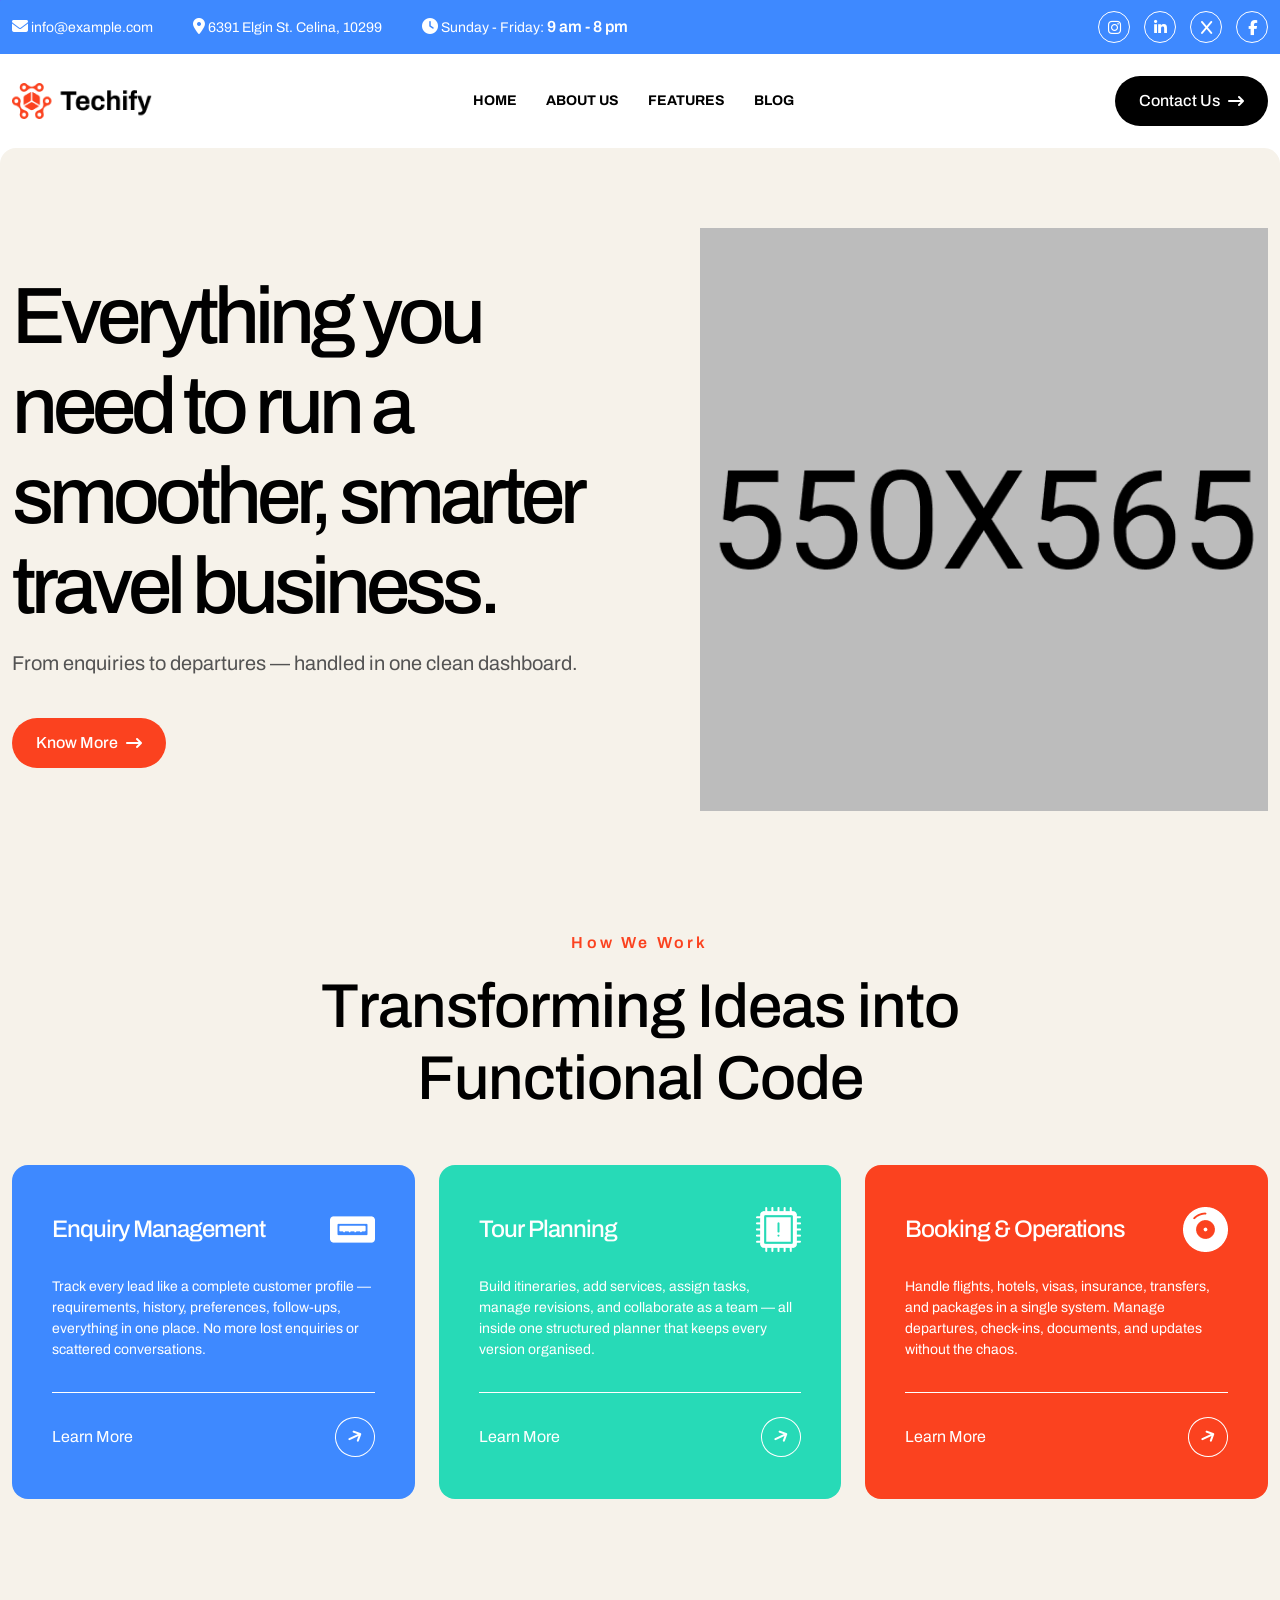
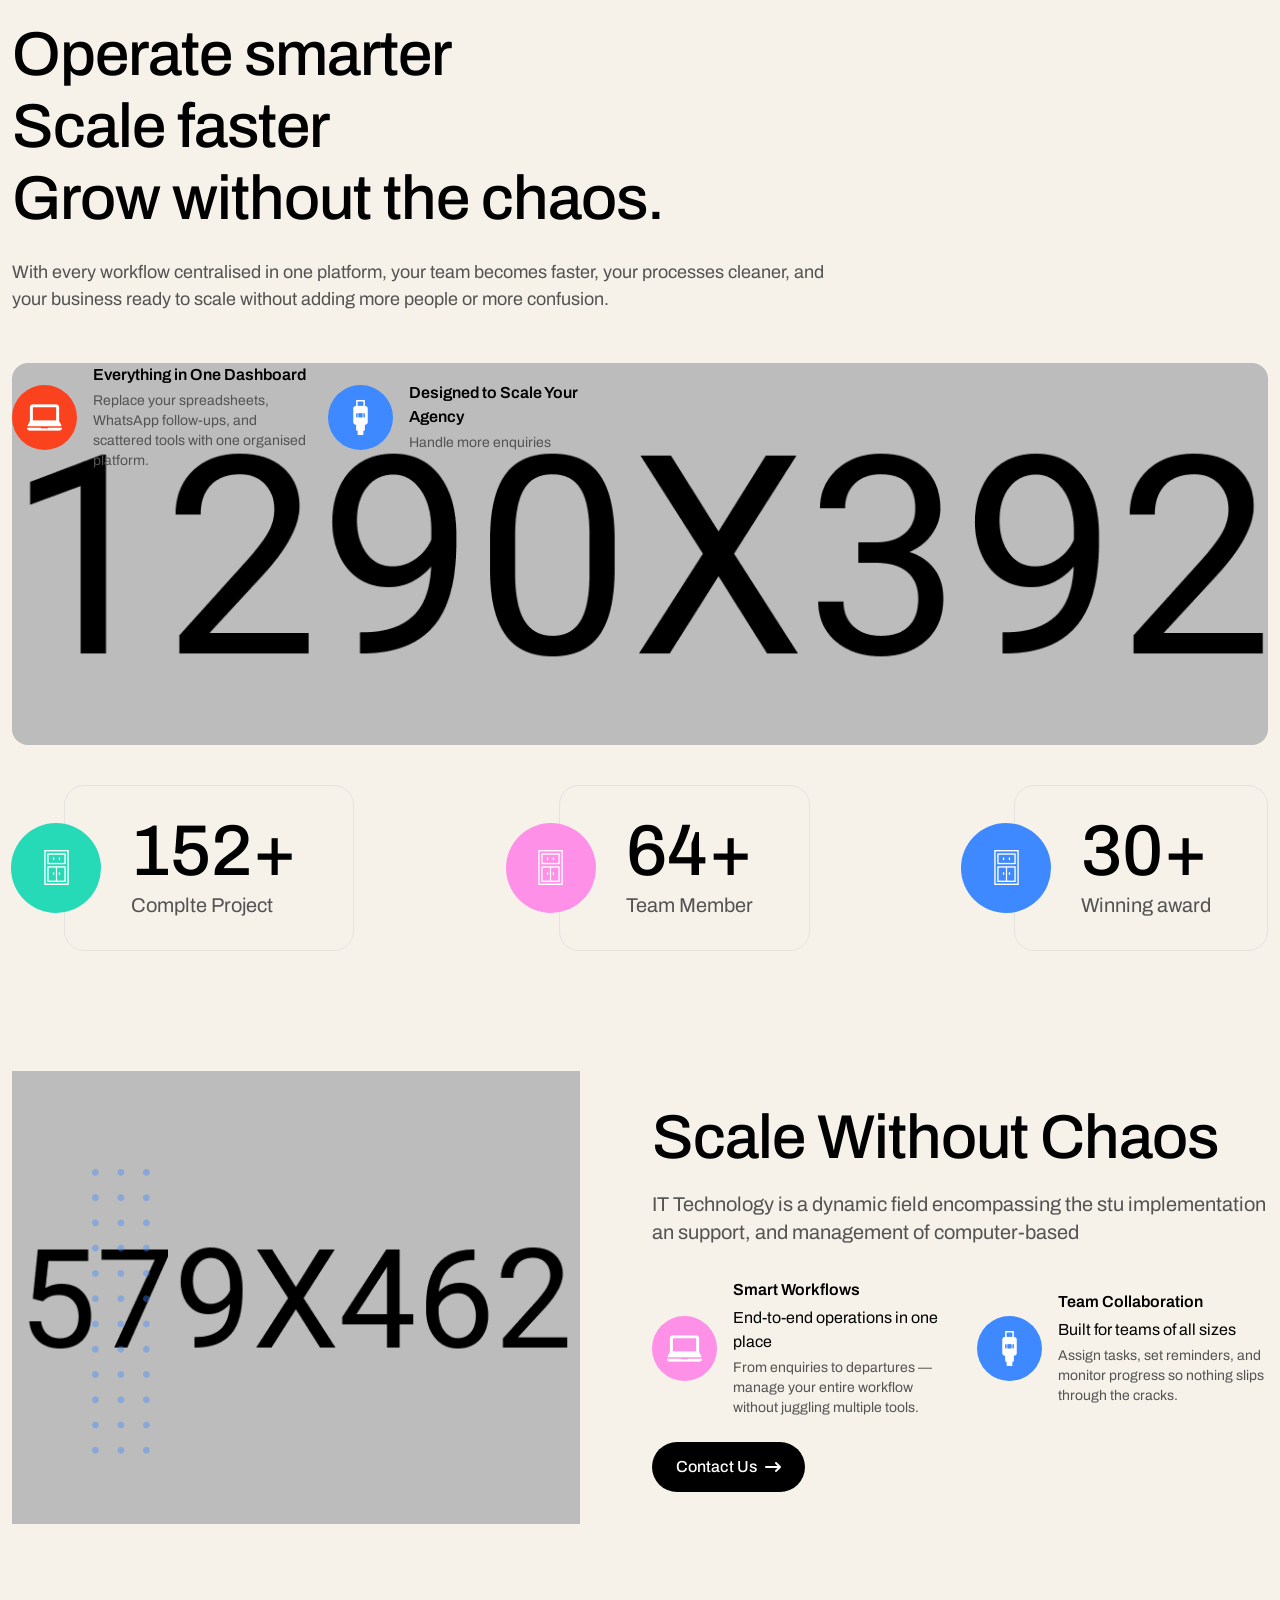
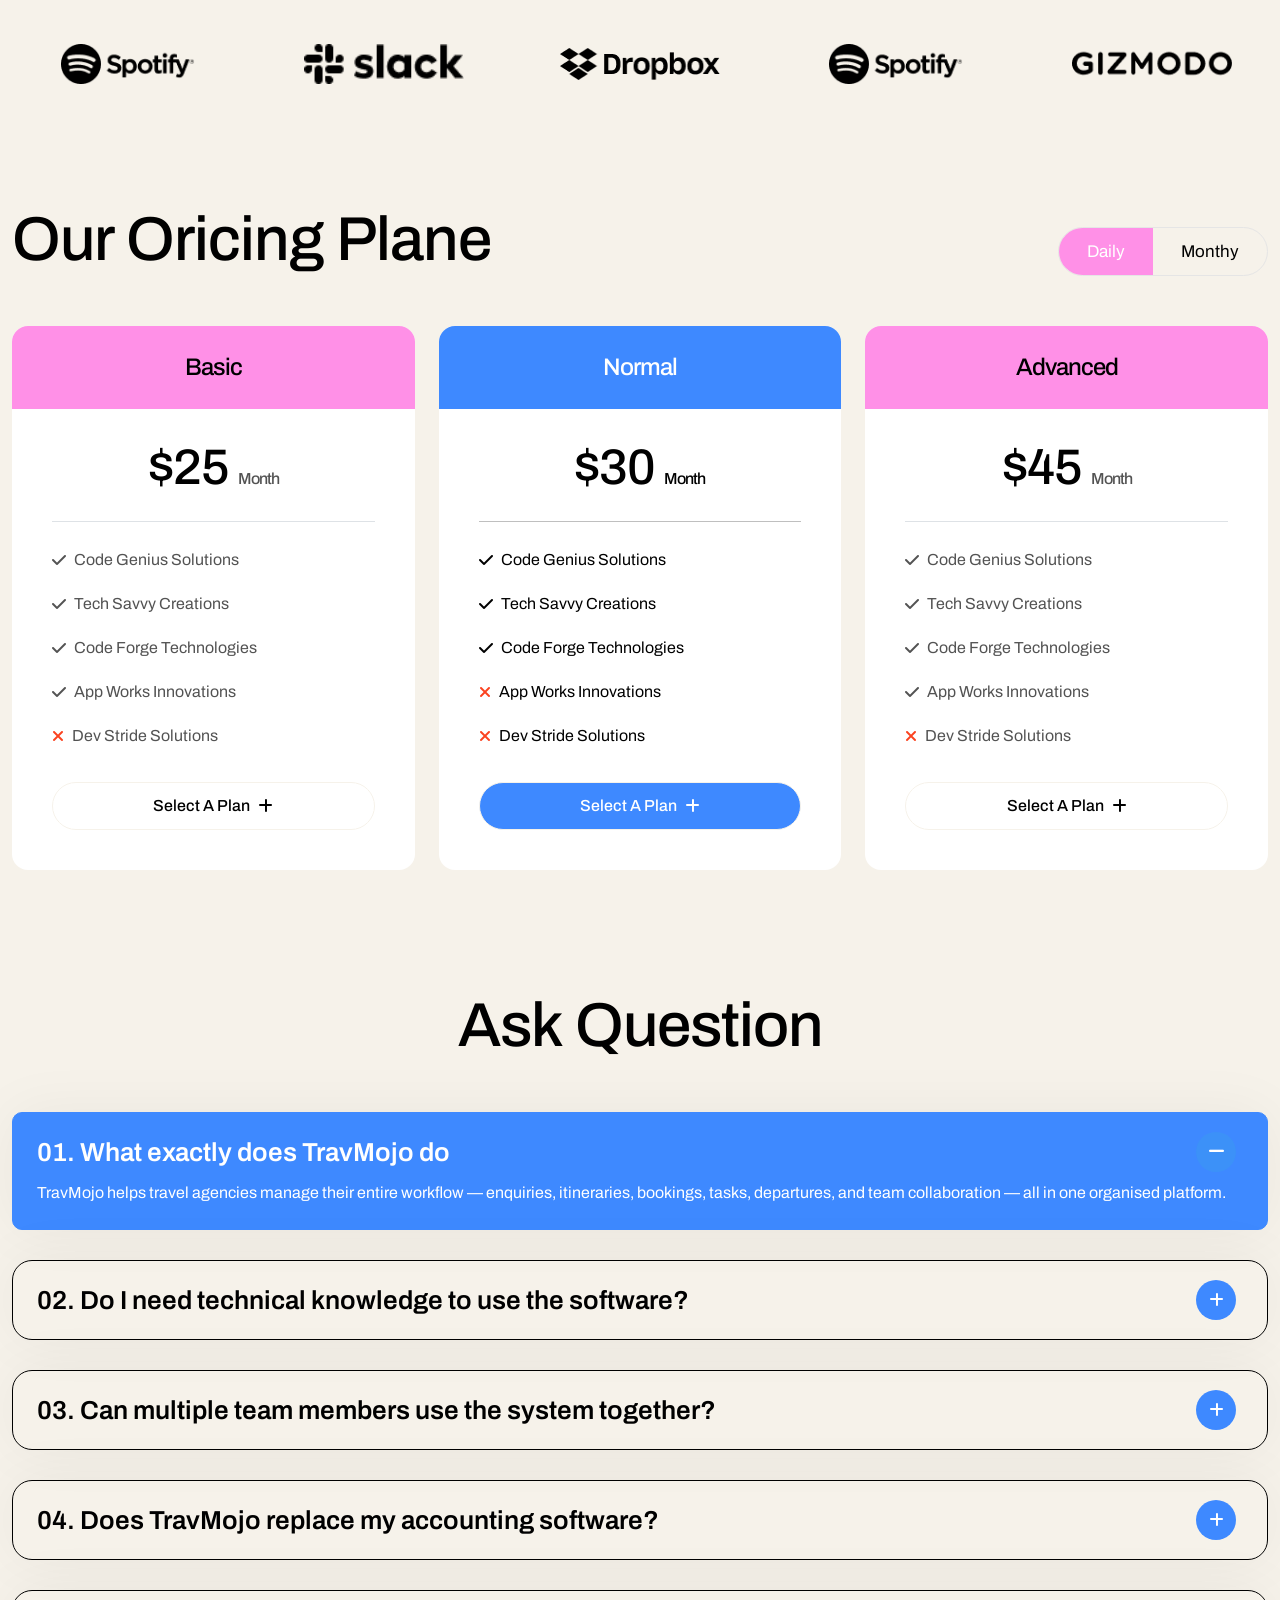
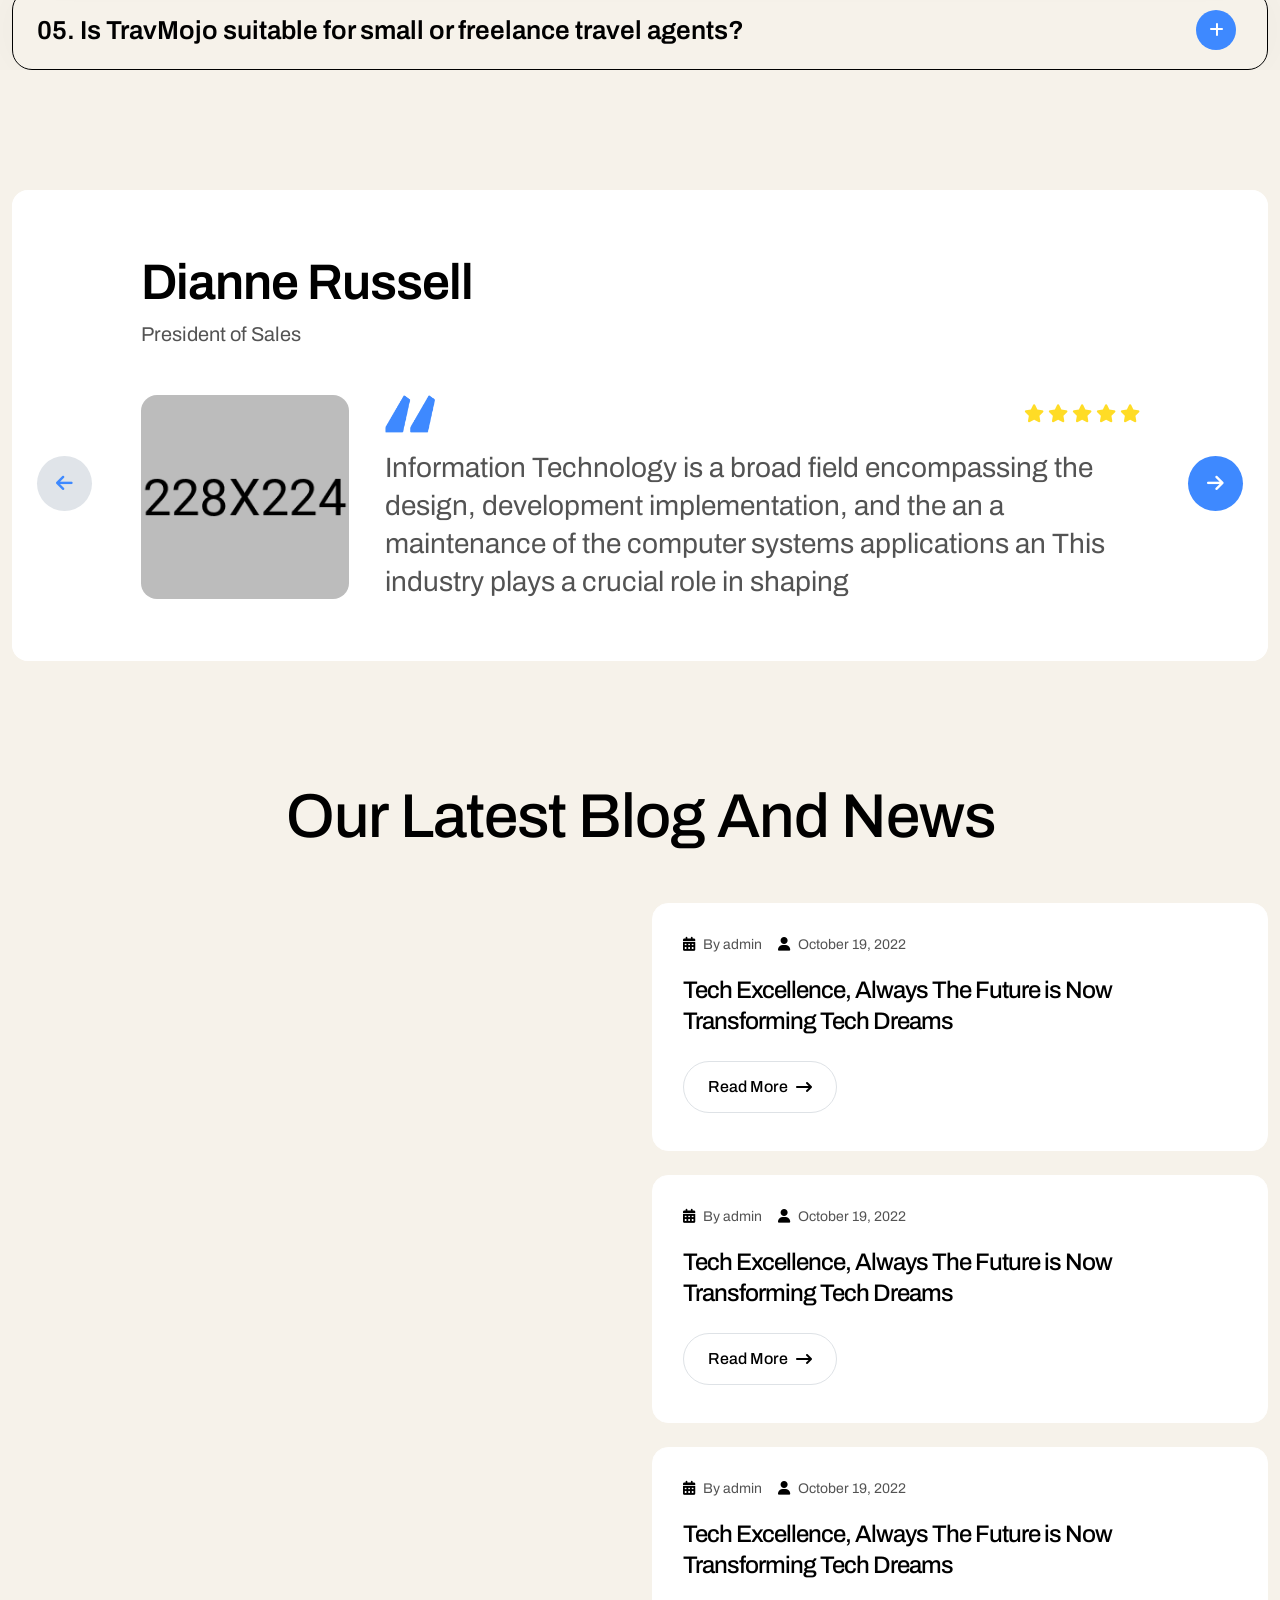
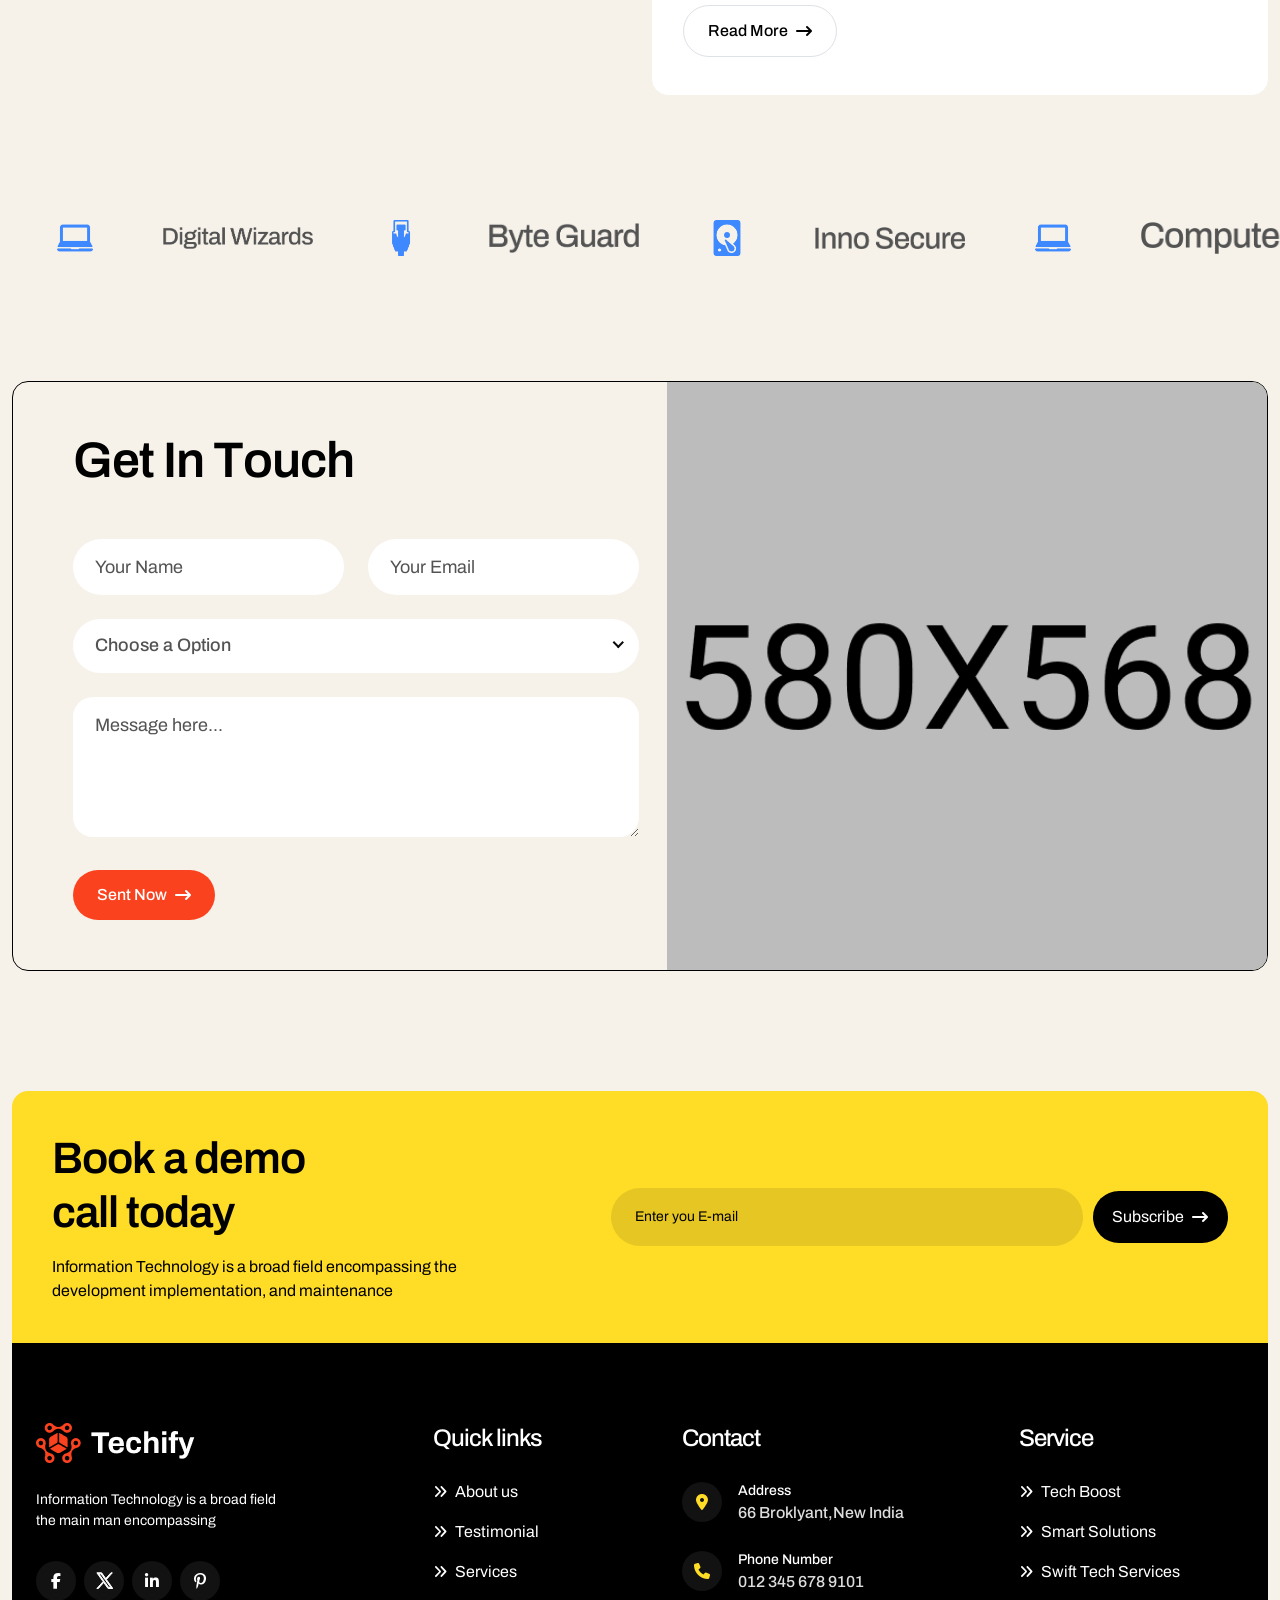
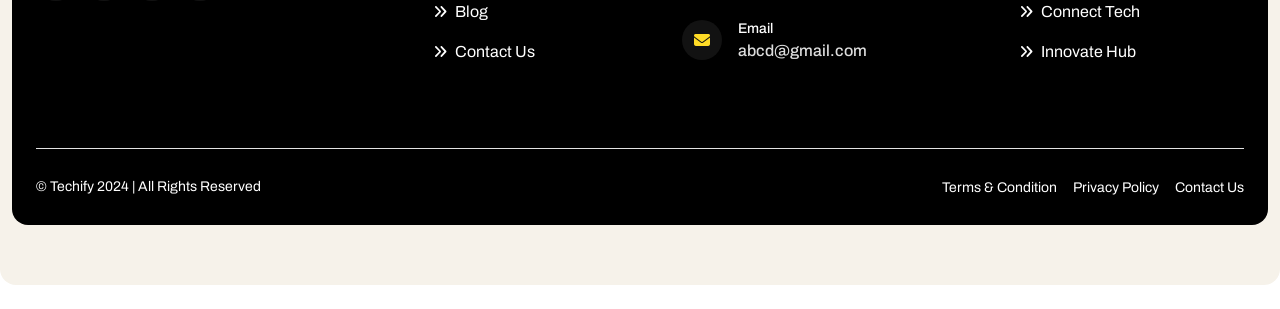
==== commit a5889328: "remove unused" ====
--- a/index.html
+++ b/index.html
@@ -33,7 +33,7 @@
 
 <body class="body-bg ">
 
-    <div class="custom-container-space cmn-bg rounded-bottom-4 mb-xxl-5 mb-4">
+    <div class="cmn-bg rounded-bottom-4 mb-xxl-5 mb-4">
 
         <!-- Preloader Start -->
         <div id="preloader" class="preloader">
@@ -90,6 +90,35 @@
         </div>
         <!-- End Cursor Pointer -->
 
+        <!-- Header Top Section Start -->
+        <div class="header-top-section d-lg-block d-none overflow-hidden">
+            <div class="container">
+                <div class="header-top-wrapper">
+                    <ul class="contact-list">
+                        <li>
+                            <i class="fa-solid fa-envelope white-clr fs-seven"></i>
+                            <a href="info@example.com" class="link white-clr fs-eight">info@example.com</a>
+                        </li>
+                        <li>
+                            <i class="fa-solid fa-location-dot white-clr fs-seven"></i>
+                            <a href="#" class="link white-clr fs-eight">6391 Elgin St. Celina, 10299</a>
+                        </li>
+                        <li>
+                            <i class="fa-solid fa-clock white-clr fs-seven"></i>
+                            <a href="#" class="link white-clr fs-eight">Sunday - Friday: <span
+                                    class="fw-semibold white-clr">9 am - 8 pm</span></a>
+                        </li>
+                    </ul>
+                    <div class="social-wrapper d-flex align-items-center">
+                        <a href="#" class=" black"><i class="fab fa-instagram"></i></a>
+                        <a href="#" class=" black"><i class="fa-brands fa-linkedin-in"></i></a>
+                        <a href="#" class=" black"><i class="fa-brands fa-x"></i></a>
+                        <a href="#" class=" black"><i class="fab fa-facebook-f"></i></a>
+                    </div>
+                </div>
+            </div>
+        </div>
+
         <!-- Offcanvas Area Start -->
         <div class="fix-area">
             <div class="offcanvas__info">
@@ -97,7 +126,7 @@
                     <div class="offcanvas__content pb-2">
                         <div class="offcanvas__top mb-4 d-flex justify-content-between align-items-center">
                             <div class="offcanvas__logo">
-                                <a href="index.html">
+                                <a href="index-3.html">
                                     <img src="assets/img/logo/logo-dark.png" alt="logo-img">
                                 </a>
                             </div>
@@ -188,150 +217,20 @@
                                             <li class="has-dropdown active menu-thumb">
                                                 <a href="index.html">
                                                     Home
-                                                    <i class="fas fa-angle-down"></i>
                                                 </a>
-                                                <ul class="submenu has-homemenu">
-                                                    <li>
-                                                        <div class="homemenu-items">
-                                                            <div class="homemenu">
-                                                                <a href="index.html" class="homemenu-thumb">
-                                                                    <img src="assets/img/banner/home1.jpg" alt="img">
-                                                                    <span class="demo-button">
-                                                                        <span
-                                                                            class="theme-btn p1-bg box-style first-box">
-                                                                            <span class="black">Home 01</span>
-                                                                        </span>
-                                                                    </span>
-                                                                </a>
-                                                            </div>
-                                                            <div class="homemenu">
-                                                                <a href="index-2.html" class="homemenu-thumb mb-15">
-                                                                    <img src="assets/img/banner/home2.jpg" alt="img">
-                                                                    <span class="demo-button">
-                                                                        <span
-                                                                            class="theme-btn p1-bg box-style first-box">
-                                                                            <span class="black">Home 02</span>
-                                                                        </span>
-                                                                    </span>
-                                                                </a>
-                                                            </div>
-                                                            <div class="homemenu">
-                                                                <a href="index-3.html" class="homemenu-thumb mb-15">
-                                                                    <img src="assets/img/banner/home3.jpg" alt="img">
-                                                                    <span class="demo-button">
-                                                                        <span
-                                                                            class="theme-btn p1-bg box-style first-box">
-                                                                            <span class="black">Home 03</span>
-                                                                        </span>
-                                                                    </span>
-                                                                </a>
-                                                            </div>
-                                                            <div class="homemenu">
-                                                                <a href="index-4.html" class="homemenu-thumb mb-15">
-                                                                    <img src="assets/img/banner/home4.jpg" alt="img">
-                                                                    <span class="demo-button">
-                                                                        <span
-                                                                            class="theme-btn p1-bg box-style first-box">
-                                                                            <span class="black">Home 04</span>
-                                                                        </span>
-                                                                    </span>
-                                                                </a>
-                                                            </div>
-                                                            <div class="homemenu">
-                                                                <a href="index-5.html" class="homemenu-thumb mb-15">
-                                                                    <img src="assets/img/banner/home5.jpg" alt="img">
-                                                                    <span class="demo-button">
-                                                                        <span
-                                                                            class="theme-btn p1-bg box-style first-box">
-                                                                            <span class="black">Home 05</span>
-                                                                        </span>
-                                                                    </span>
-                                                                </a>
-                                                            </div>
-                                                            <div class="homemenu">
-                                                                <a href="index-6.html" class="homemenu-thumb mb-15">
-                                                                    <img src="assets/img/banner/home6.jpg" alt="img">
-                                                                    <span class="demo-button">
-                                                                        <span
-                                                                            class="theme-btn p1-bg box-style first-box">
-                                                                            <span class="black">Home 06</span>
-                                                                        </span>
-                                                                    </span>
-                                                                </a>
-                                                            </div>
-                                                        </div>
-                                                    </li>
-                                                </ul>
                                             </li>
                                             <li>
                                                 <a href="about.html">About Us</a>
                                             </li>
                                             <li>
-                                                <a href="service.html">
-                                                    Services
-                                                    <i class="fas fa-angle-down"></i>
+                                                <a href="features.html">
+                                                    Features
                                                 </a>
-                                                <ul class="submenu">
-                                                    <li><a href="service.html">Services</a></li>
-                                                    <li><a href="service-details.html">Services Details</a></li>
-                                                </ul>
-                                            </li>
-                                            <li>
-                                                <a href="project.html">
-                                                    Projects
-                                                    <i class="fas fa-angle-down"></i>
-                                                </a>
-                                                <ul class="submenu">
-                                                    <li><a href="project.html">Project</a></li>
-                                                    <li><a href="project-details.html">Project Details</a></li>
-                                                </ul>
                                             </li>
                                             <li>
                                                 <a href="blog.html">
                                                     Blog
-                                                    <i class="fas fa-angle-down"></i>
                                                 </a>
-                                                <ul class="submenu">
-                                                    <li><a href="blog.html">Blog</a></li>
-                                                    <li><a href="blog-details.html">Blog Details</a></li>
-                                                </ul>
-                                            </li>
-                                            <li class="has-dropdown">
-                                                <a href="#0">
-                                                    Pages
-                                                    <i class="fas fa-angle-down"></i>
-                                                </a>
-                                                <ul class="submenu">
-                                                    <li><a href="about.html">About Us</a></li>
-                                                    <li class="has-dropdown">
-                                                        <a href="team.html">
-                                                            Team
-                                                            <i class="fas fa-angle-down"></i>
-                                                        </a>
-                                                        <ul class="submenu">
-                                                            <li><a href="team.html">Team</a></li>
-                                                            <li><a href="team-details.html">Team Details</a></li>
-                                                        </ul>
-                                                    </li>
-                                                    <li class="has-dropdown">
-                                                        <a href="shop.html">
-                                                            Shop
-                                                            <i class="fas fa-angle-down"></i>
-                                                        </a>
-                                                        <ul class="submenu">
-                                                            <li><a href="shop.html">Shop</a></li>
-                                                            <li><a href="cart.html">Cart</a></li>
-                                                            <li><a href="checkout.html">Checkout</a></li>
-                                                            <li><a href="shop-details.html">Shop Details</a></li>
-                                                        </ul>
-                                                    </li>
-                                                    <li><a href="faqs.html">Faqs</a></li>
-                                                    <li><a href="error.html">404</a></li>
-                                                    <li><a href="comming-soon.html">Coming Soon</a></li>
-                                                </ul>
-                                            </li>
-                                            <li>
-                                                <a href="contact.html">Contact</a>
                                             </li>
                                         </ul>
                                     </nav>
@@ -346,12 +245,10 @@
                                 </div>
                             </div>
                         </div>
-                        <a href="#0"
-                            class="blackbg call-version1 d-sm-flex d-none align-items-center gap-2 rounded-5 py-2 ps-2 pe-xxl-4 pe-4">
-                            <div class="icon d-center p1-bg rounded-circle">
-                                <i class="fas fa-phone-alt white-clr"></i>
-                            </div>
-                            <span class="fs-seven fw-normal white-clr">(505) 555-0125</span>
+                        <a href="contact.html"
+                            class="common-btn box-style btn2 blackbg d-lg-inline-flex d-none justify-content-center align-items-center gap-xxl-2 gap-2 fw-500 white-clr py-3 overflow-hidden rounded100">
+                            Contact Us
+                            <i class="fa-solid fa-arrow-right-long"></i>
                         </a>
                     </div>
                 </div>
@@ -359,193 +256,231 @@
         </header>
 
         <!-- Banner Section Start -->
-        <section class="banner-section white-bg fix">
+        <section class="banner-section hero-style3 white-bg fix">
             <div class="rounded-top-4 cmn-bg z-1 pt-80 position-relative">
                 <div class="container">
-                    <div class="row justify-content-center pb-40">
-                        <div class="col-lg-11">
-                            <div class="hero-content-version1">
-                                <div class="trusted-partner-wrap d-flex align-items-center gap-md-3 gap-2 justify-content-center mb-3 wow fadeInUp"
-                                    data-wow-delay=".5s">
-                                    <div class="partner-inner">
-                                        <div class="partner-icon">
-                                            <img src="assets/img/banner/partner1.png" alt="img">
-                                        </div>
-                                        <div class="partner-icon">
-                                            <img src="assets/img/banner/partner2.png" alt="img">
-                                        </div>
-                                        <div class="partner-icon">
-                                            <img src="assets/img/banner/partner3.png" alt="img">
-                                        </div>
-                                        <div class="partner-icon d-center white-bg">
-                                            <span class="fs-eight black-clr fw-500">
-                                                12k+
-                                            </span>
-                                        </div>
-                                    </div>
-                                    <span class="fs-seven fw-500 black-clr wow fadeInUp" data-wow-delay=".6s">Tusted
-                                        Partner</span>
-                                </div>
-                                <h1 class="text-center mb-4 wow fadeInUp" data-wow-delay=".6s">
-                                    <span class="stext">IT Technology</span> is a dynamic field encompassing
+                    <div class="row g-4 align-items-center">
+                        <div class="col-lg-6 col-md-6">
+                            <div class="hero-content-version3">
+                                <h1 class="mb-3 wow fadeInUp" data-wow-delay=".6s">
+                                    Everything you need to run a smoother, smarter travel business.
                                 </h1>
-                                <div class="text-center wow fadeInUp" data-wow-delay=".7s">
-                                    <a href="about.html"
-                                        class="common-btn box-style btn2 blackbg d-inline-flex justify-content-center align-items-center gap-xxl-2 gap-2 fw-500 white-clr py-3 overflow-hidden rounded100">
-                                        Get Started
+                                <p class="pra fs-five pb-40">
+                                    From enquiries to departures — handled in one clean dashboard.
+                                </p>
+                                <div class="text-md-start text-center wow fadeInUp" data-wow-delay=".7s">
+                                    <a href="contact.html"
+                                        class="common-btn box-style btn1 p1-bg d-inline-flex align-items-center gap-xxl-2 gap-2 fw-500 white-clr py-3 overflow-hidden rounded100">
+                                        Know More
                                         <i class="fa-solid fa-arrow-right-long"></i>
                                     </a>
                                 </div>
                             </div>
                         </div>
-                    </div>
-                    <div class="row g-4">
-                        <div class="col-lg-5 col-md-5 wow fadeInUp" data-wow-delay=".4s">
-                            <div class="hero1-thumb position-relative w-100">
-                                <img src="assets/img/banner/hero1-thumb1.png" alt="img" class="w-100">
-                                <a href="about.html" class="arrows d-center rounded-circle white-bg">
-                                    <svg width="24" height="23" viewBox="0 0 24 23" fill="none"
-                                        xmlns="http://www.w3.org/2000/svg">
-                                        <path
-                                            d="M0.792893 21.2929C0.402369 21.6834 0.402369 22.3166 0.792893 22.7071C1.18342 23.0976 1.81658 23.0976 2.20711 22.7071L0.792893 21.2929ZM23.5 1C23.5 0.447716 23.0523 6.5162e-07 22.5 6.5162e-07L13.5 6.5162e-07C12.9477 6.5162e-07 12.5 0.447716 12.5 1C12.5 1.55229 12.9477 2 13.5 2H21.5V10C21.5 10.5523 21.9477 11 22.5 11C23.0523 11 23.5 10.5523 23.5 10L23.5 1ZM2.20711 22.7071L23.2071 1.70711L21.7929 0.292894L0.792893 21.2929L2.20711 22.7071Z"
-                                            fill="black" />
-                                    </svg>
-                                </a>
-                            </div>
-                        </div>
-                        <div class="col-lg-7 col-md-7">
-                            <div class="banner-listing">
-                                <h3 class="white-clr mb-3">Our Work</h3>
-                                <ul class="list d-grid gap-2">
-                                    <li class="d-flex align-items-center gap-xl-2 gap-1 fs-seven white-clr">
-                                        <i class="fa-solid fa-circle-check white-clr"></i> Internet of Things (IoT)
-                                    </li>
-                                    <li class="d-flex align-items-center gap-xl-2 gap-1 fs-seven white-clr">
-                                        <i class="fa-solid fa-circle-check white-clr"></i> Cybersecurity Solutions
-                                    </li>
-                                    <li class="d-flex align-items-center gap-xl-2 gap-1 fs-seven white-clr">
-                                        <i class="fa-solid fa-circle-check white-clr"></i> Augmented Reality (AR)
-                                    </li>
-                                    <li class="d-flex align-items-center gap-xl-2 gap-1 fs-seven white-clr">
-                                        <i class="fa-solid fa-circle-check white-clr"></i> Blockchain Development
-                                    </li>
-                                    <li class="d-flex align-items-center gap-xl-2 gap-1 fs-seven white-clr">
-                                        <i class="fa-solid fa-circle-check white-clr"></i> Artificial Intelligence (AI)
-                                    </li>
-                                    <li class="d-flex align-items-center gap-xl-2 gap-1 fs-seven white-clr">
-                                        <i class="fa-solid fa-circle-check white-clr"></i> Virtual Reality (VR)
-                                    </li>
-                                </ul>
-                                <!-- Thumb -->
-                                <img src="assets/img/banner/hero1-thumb2.png" alt="img" class="hero-thumb2 wow fadeInUp"
-                                    data-wow-delay=".4s">
-                            </div>
-                        </div>
-                    </div>
-                </div>
-                <!-- Ele -->
-                <img src="assets/img/element/home1-ele1.png" alt="img" class="home1-ele1">
-                <img src="assets/img/element/home1-ele2.png" alt="img" class="home1-ele2">
+                        <div class="col-lg-6 col-md-6">
+                            <div class="hero-thumb3 w-100 ps-md-5">
+                                <img src="assets/img/banner/hero3.png" alt="img" class="w-100">
+                            </div>
+                        </div>
+                    </div>
+                </div>
             </div>
         </section>
 
         <!-- work Section Start -->
         <section class="worke-section space-top">
             <div class="container">
-                <div
-                    class="d-flex gap-3 flex-sm-nowrap flex-wrap align-items-end justify-content-sm-between justify-content-center mb-50">
-                    <div class="cont">
-                        <span class="fs-seven text-sm-start text-center fw-semibold p1-clr d-block mb-lg-3 mb-2"
-                            style="letter-spacing: 3.2px;">
-                            How We Work
-                        </span>
-                        <h2 class="wow fadeInUp text-center text-sm-start text-center black visible-slowly-right"
-                            data-wow-delay=".3s">
-                            Connecting People with <br> IT Technology IT
+                <div class="cont-head text-center pb-50">
+                    <span class="fs-seven fw-semibold p1-clr d-block mb-lg-3 mb-2" style="letter-spacing: 3.2px;">
+                        How We Work
+                    </span>
+                    <h2 class="wow fadeInUp black visible-slowly-right" data-wow-delay=".3s">
+                        Transforming Ideas into <br> Functional Code
+                    </h2>
+                </div>
+                <div class="row g-md-4 g-3">
+                    <div class="col-sm-6 col-md-6 col-lg-4">
+                        <div class="worke-items style2 p2-bg rounded-4 wow fadeInUp" data-wow-delay="0.4s">
+                            <div class="mb-4 d-flex align-items-center justify-content-between gap-2">
+                                <h3>
+                                    <a href="service-details.html" class="white-clr">
+                                        Enquiry Management
+                                    </a>
+                                </h3>
+                                <img src="assets/img/icon/work-icon1.png" alt="img">
+                            </div>
+                            <p class="white-clr fs-eight mb-xl-4 pb-2 mb-3">
+                                Track every lead like a complete customer profile — requirements, history, preferences,
+                                follow-ups, everything in one place. No more lost enquiries or scattered conversations.
+                            </p>
+                            <div class="lines mb-4"></div>
+                            <a href="service-details.html" class="d-flex justify-content-between align-items-center">
+                                <span class="fs-seven white-clr">
+                                    Learn More
+                                </span>
+                                <span class="s-arrow d-center">
+                                    <i class="fa-solid fa-arrow-right white-clr"></i>
+                                </span>
+                            </a>
+                        </div>
+                    </div>
+                    <div class="col-sm-6 col-md-6 col-lg-4">
+                        <div class="worke-items style2 p4-bg rounded-4 wow fadeInUp" data-wow-delay="0.4s">
+                            <div class="mb-4 d-flex align-items-center justify-content-between gap-2">
+                                <h3>
+                                    <a href="service-details.html" class="white-clr">
+                                        Tour Planning
+                                    </a>
+                                </h3>
+                                <img src="assets/img/icon/work-icon2.png" alt="img">
+                            </div>
+                            <p class="white-clr fs-eight mb-xl-4 pb-2 mb-3">
+                                Build itineraries, add services, assign tasks, manage revisions, and collaborate as a
+                                team — all inside one structured planner that keeps every version organised.
+                            </p>
+                            <div class="lines mb-4"></div>
+                            <a href="service-details.html" class="d-flex justify-content-between align-items-center">
+                                <span class="fs-seven white-clr">
+                                    Learn More
+                                </span>
+                                <span class="s-arrow d-center">
+                                    <i class="fa-solid fa-arrow-right white-clr"></i>
+                                </span>
+                            </a>
+                        </div>
+                    </div>
+                    <div class="col-sm-6 col-md-6 col-lg-4">
+                        <div class="worke-items style2 p1-bg rounded-4 wow fadeInUp" data-wow-delay="0.4s">
+                            <div class="mb-4 d-flex align-items-center justify-content-between gap-2">
+                                <h3>
+                                    <a href="service-details.html" class="white-clr">
+                                        Booking & Operations
+                                    </a>
+                                </h3>
+                                <img src="assets/img/icon/work-icon3.png" alt="img">
+                            </div>
+                            <p class="white-clr fs-eight mb-xl-4 pb-2 mb-3">
+                                Handle flights, hotels, visas, insurance, transfers, and packages in a single system.
+                                Manage departures, check-ins, documents, and updates without the chaos.
+                            </p>
+                            <div class="lines mb-4"></div>
+                            <a href="service-details.html" class="d-flex justify-content-between align-items-center">
+                                <span class="fs-seven white-clr">
+                                    Learn More
+                                </span>
+                                <span class="s-arrow d-center">
+                                    <i class="fa-solid fa-arrow-right white-clr"></i>
+                                </span>
+                            </a>
+                        </div>
+                    </div>
+                </div>
+            </div>
+        </section>
+
+        <!-- BusinessExchange -->
+        <section class="business-section space-top fix">
+            <div class="container">
+                <div class="row align-items-end justify-content-between g-lg-3 gap-2 mb-50">
+                    <div class="col-md-6 col-md-8">
+                        <h2 class="wow fadeInUp black-clr visible-slowly-right" data-wow-delay=".3s">
+                            Operate smarter <br> Scale faster
+                            <br> Grow without the chaos.
                         </h2>
                     </div>
-                    <div class="array-button gap-xxl-4 gap-3 d-flex wow fadeInUp" data-wow-delay=".5s">
-                        <button class="array-prev d-center">
-                            <i class="fa-solid fa-arrow-left p2-clr"></i>
-                        </button>
-                        <button class="array-next d-center">
-                            <i class="fa-solid fa-arrow-right p2-clr"></i>
-                        </button>
-                    </div>
-                </div>
-                <div class="team-wrapper swiper">
-                    <div class="swiper-wrapper">
-                        <div class="swiper-slide">
-                            <div class="worke-items white-bg">
-                                <div class="step-area d-flex align-items-center mb-4 pb-1">
-                                    <span class="d-block fw-semibold fs-seven texts">
-                                        Step
+                    <div class="col-md-5 col-md-8">
+                        <p class="pra fs-six">
+                            With every workflow centralised in one platform, your team becomes faster, your processes
+                            cleaner, and your business ready to scale without adding more people or more confusion.
+                        </p>
+                    </div>
+                </div>
+                <div class="business-thumb-wrap position-relative w-100">
+                    <img src="assets/img/global/business-thumb.png" alt="img" class="w-100 rounded-4 main-thumbs">
+                    <div class="about-exchange-content style2">
+                        <div class="about-display2 d-flex flex-xl-nowrap flex-wrap gap-xxl-4 gap-xl-3 gap-3">
+                            <div class="about-display-item d-flex align-items-center gap-sm-3 gap-2">
+                                <div class="icon d-center rounded-circle p1-bg">
+                                    <img src="assets/img/icon/laptop1.png" alt="img">
+                                </div>
+                                <div class="cont">
+                                    <span class="fs-seven fw-semibold black-clr d-block mb-1">Everything in One
+                                        Dashboard</span>
+                                    <p class="small-pra pra">
+                                        Replace your spreadsheets, WhatsApp follow-ups, and scattered tools with one
+                                        organised platform.
+                                    </p>
+                                </div>
+                            </div>
+                            <div class="about-display-item d-flex align-items-center gap-sm-3 gap-2">
+                                <div class="icon d-center rounded-circle p2-bg">
+                                    <img src="assets/img/icon/diplay1.png" alt="img">
+                                </div>
+                                <div class="cont">
+                                    <span class="fs-seven fw-semibold black-clr d-block mb-1">
+                                        Designed to Scale Your Agency
                                     </span>
-                                    <span class="serial">01</span>
-                                </div>
-                                <h3 class="mb-lg-4 mb-3">
-                                    <a href="project-details.html" class="black-clr">Tech Pro Services</a>
-                                </h3>
-                                <p class="pra fs-eight mb-xl-4 pb-2 mb-3">
-                                    IT Technology is a dynamic field encompassing the stu implementation an support
-                                </p>
-                                <a href="project-details.html" class="rarrow d-center white-bg rounded-5 py-3">
-                                    <svg width="44" height="24" viewBox="0 0 44 24" fill="none"
-                                        xmlns="http://www.w3.org/2000/svg">
-                                        <path
-                                            d="M1.5 10.5C0.671573 10.5 -7.24234e-08 11.1716 0 12C7.24234e-08 12.8284 0.671573 13.5 1.5 13.5L1.5 10.5ZM43.5607 13.0607C44.1464 12.4749 44.1464 11.5251 43.5607 10.9393L34.0147 1.3934C33.4289 0.807609 32.4792 0.807609 31.8934 1.3934C31.3076 1.97918 31.3076 2.92893 31.8934 3.51472L40.3787 12L31.8934 20.4853C31.3076 21.0711 31.3076 22.0208 31.8934 22.6066C32.4792 23.1924 33.4289 23.1924 34.0147 22.6066L43.5607 13.0607ZM1.5 13.5L42.5 13.5L42.5 10.5L1.5 10.5L1.5 13.5Z"
-                                            fill="black" />
-                                    </svg>
-                                </a>
-                            </div>
-                        </div>
-                        <div class="swiper-slide">
-                            <div class="worke-items white-bg">
-                                <div class="step-area d-flex align-items-center mb-4 pb-1">
-                                    <span class="d-block fw-semibold fs-seven texts">
-                                        Step
-                                    </span>
-                                    <span class="serial">02</span>
-                                </div>
-                                <h3 class="mb-lg-4 mb-3">
-                                    <a href="project-details.html" class="black-clr">Cyber Shield Solutions</a>
-                                </h3>
-                                <p class="pra fs-eight mb-xl-4 pb-2 mb-3">
-                                    IT Technology is a dynamic field encompassing the stu implementation an support
-                                </p>
-                                <a href="project-details.html" class="rarrow d-center white-bg rounded-5 py-3">
-                                    <svg width="44" height="24" viewBox="0 0 44 24" fill="none"
-                                        xmlns="http://www.w3.org/2000/svg">
-                                        <path
-                                            d="M1.5 10.5C0.671573 10.5 -7.24234e-08 11.1716 0 12C7.24234e-08 12.8284 0.671573 13.5 1.5 13.5L1.5 10.5ZM43.5607 13.0607C44.1464 12.4749 44.1464 11.5251 43.5607 10.9393L34.0147 1.3934C33.4289 0.807609 32.4792 0.807609 31.8934 1.3934C31.3076 1.97918 31.3076 2.92893 31.8934 3.51472L40.3787 12L31.8934 20.4853C31.3076 21.0711 31.3076 22.0208 31.8934 22.6066C32.4792 23.1924 33.4289 23.1924 34.0147 22.6066L43.5607 13.0607ZM1.5 13.5L42.5 13.5L42.5 10.5L1.5 10.5L1.5 13.5Z"
-                                            fill="black" />
-                                    </svg>
-                                </a>
-                            </div>
-                        </div>
-                        <div class="swiper-slide">
-                            <div class="worke-items white-bg">
-                                <div class="step-area d-flex align-items-center mb-4 pb-1">
-                                    <span class="d-block fw-semibold fs-seven texts">
-                                        Step
-                                    </span>
-                                    <span class="serial">03</span>
-                                </div>
-                                <h3 class="mb-lg-4 mb-3">
-                                    <a href="project-details.html" class="black-clr">Data Fortress IT</a>
-                                </h3>
-                                <p class="pra fs-eight mb-xl-4 pb-2 mb-3">
-                                    IT Technology is a dynamic field encompassing the stu implementation an support
-                                </p>
-                                <a href="project-details.html" class="rarrow d-center white-bg rounded-5 py-3">
-                                    <svg width="44" height="24" viewBox="0 0 44 24" fill="none"
-                                        xmlns="http://www.w3.org/2000/svg">
-                                        <path
-                                            d="M1.5 10.5C0.671573 10.5 -7.24234e-08 11.1716 0 12C7.24234e-08 12.8284 0.671573 13.5 1.5 13.5L1.5 10.5ZM43.5607 13.0607C44.1464 12.4749 44.1464 11.5251 43.5607 10.9393L34.0147 1.3934C33.4289 0.807609 32.4792 0.807609 31.8934 1.3934C31.3076 1.97918 31.3076 2.92893 31.8934 3.51472L40.3787 12L31.8934 20.4853C31.3076 21.0711 31.3076 22.0208 31.8934 22.6066C32.4792 23.1924 33.4289 23.1924 34.0147 22.6066L43.5607 13.0607ZM1.5 13.5L42.5 13.5L42.5 10.5L1.5 10.5L1.5 13.5Z"
-                                            fill="black" />
-                                    </svg>
-                                </a>
-                            </div>
+                                    <p class="small-pra pra">
+                                        Handle more enquiries
+                                    </p>
+                                </div>
+                            </div>
+                        </div>
+                    </div>
+                </div>
+                <div class="business-counter-wrap">
+                    <div class="business-counter-item wow fadeInUp" data-wow-delay=".3s">
+                        <div class="icon p4-bg rounded-circle d-center">
+                            <img src="assets/img/icon/business-icon.png" alt="img">
+                        </div>
+                        <div class="cont">
+                            <div class="d-flex align-items-center">
+                                <span class="count cmn-size d-block">
+                                    600
+                                </span>
+                                <span class="cmn-size d-block">
+                                    +
+                                </span>
+                            </div>
+                            <p class="fs-five pra mt-1">
+                                Complte Project
+                            </p>
+                        </div>
+                    </div>
+                    <div class="business-counter-item wow fadeInUp" data-wow-delay=".5s">
+                        <div class="icon p3-bg rounded-circle d-center">
+                            <img src="assets/img/icon/business-icon.png" alt="img">
+                        </div>
+                        <div class="cont">
+                            <div class="d-flex align-items-center">
+                                <span class="count cmn-size d-block">
+                                    253
+                                </span>
+                                <span class="cmn-size d-block">
+                                    +
+                                </span>
+                            </div>
+                            <p class="fs-five pra mt-1">
+                                Team Member
+                            </p>
+                        </div>
+                    </div>
+                    <div class="business-counter-item wow fadeInUp" data-wow-delay=".7s">
+                        <div class="icon p2-bg rounded-circle d-center">
+                            <img src="assets/img/icon/business-icon.png" alt="img">
+                        </div>
+                        <div class="cont">
+                            <div class="d-flex align-items-center">
+                                <span class="count cmn-size d-block">
+                                    120
+                                </span>
+                                <span class="cmn-size d-block">
+                                    +
+                                </span>
+                            </div>
+                            <p class="fs-five pra mt-1">
+                                Winning award
+                            </p>
                         </div>
                     </div>
                 </div>
@@ -555,342 +490,110 @@
         <!-- About Exchange -->
         <section class="about-exchange space-top fix">
             <div class="container">
-                <div class="row g-4 align-items-center">
+                <div class="row flex-row-reverse g-4 align-items-center">
                     <div class="col-lg-6 col-md-6">
-                        <div class="about-exchange-thumb w-100 reveal-left pe-lg-4">
-                            <img src="assets/img/about/about-exchange.png" alt="img" class="w-100">
-                        </div>
-                    </div>
-                    <div class="col-lg-6 col-md-6">
-                        <div class="about-exchange-content">
-                            <h2 class="mb-md-3 mb-2 wow fadeInUp black-clr visible-slowly-right" data-wow-delay=".3s">
-                                IT Excellence Every a where Building
+                        <div class="about-exchange-content style2">
+                            <h2 class="mb-md-3 mb-3 wow fadeInUp black-clr visible-slowly-right" data-wow-delay=".3s">
+                                Scale Without Chaos
                             </h2>
-                            <p class="pra fs-20 mb-xl-4 mb-3 wow fadeInUp" data-wow-delay="0.3s">
+                            <p class="pra fs-20 mb-xl-4 mb-3 pb-xl-2 wow fadeInUp" data-wow-delay="0.3s">
                                 IT Technology is a dynamic field encompassing the stu implementation an support, and
                                 management of computer-based
                             </p>
-                            <ul class="listing-exchange mb-xl-4 mb-3 pb-lg-2 wow fadeInUp" data-wow-delay=".4s">
-                                <li class="fs-eight pra d-flex align-items-center gap-xl-2 gap-2">
-                                    <i class="fa-solid fa-check p1-clr"></i> IT Excellence, Everywhere
-                                </li>
-                                <li class="fs-eight pra d-flex align-items-center gap-xl-2 gap-2">
-                                    <i class="fa-solid fa-check p1-clr"></i> Transforming Business through IT
-                                </li>
-                                <li class="fs-eight pra d-flex align-items-center gap-xl-2 gap-2">
-                                    <i class="fa-solid fa-check p1-clr"></i> IT Excellence, Every Step of the Way
-                                </li>
-                                <li class="fs-eight pra d-flex align-items-center gap-xl-2 gap-2">
-                                    <i class="fa-solid fa-check p1-clr"></i> Connecting People with IT Technology
-                                </li>
-                            </ul>
-                            <div class="d-flex align-items-center gap-xl-4 gap-lg-3 gap-2 fadeInUp"
-                                data-wow-delay=".5s">
-                                <a href="about.html"
-                                    class="common-btn box-style btn2 blackbg d-inline-flex justify-content-center align-items-center gap-xxl-2 gap-2 fw-500 white-clr py-3 overflow-hidden rounded100">
-                                    Learn More
-                                    <i class="fa-solid fa-arrow-right-long"></i>
-                                </a>
-                                <div class="d-flex align-items-center gap-xl-3 gap-sm-2 gap-1">
-                                    <a href="https://www.youtube.com/watch?v=lMJImKo-eZU"
-                                        class="cmn-video rounded-circle d-center video-popup">
-                                        <i class="fa-solid fa-play"></i>
-                                    </a>
-                                    <span class="fs-seven fw-500 black-clr">How It Works</span>
-                                </div>
-                            </div>
+                            <div
+                                class="about-display2 d-flex flex-xl-nowrap flex-wrap gap-xxl-4 gap-xl-3 gap-3 mb-xl-4 mb-4 pb-xxl-3">
+                                <div class="about-display-item d-flex align-items-center gap-sm-3 gap-2">
+                                    <div class="icon d-center rounded-circle p3-bg">
+                                        <img src="assets/img/icon/laptop1.png" alt="img">
+                                    </div>
+                                    <div class="cont">
+                                        <span class="fs-seven fw-semibold black-clr d-block mb-1">Smart Workflows</span>
+                                        <span class="fs-seven black-clr d-block mb-1">End-to-end operations in one place</span>
+                                        <p class="small-pra pra">
+                                            From enquiries to departures — manage your entire workflow without juggling
+                                            multiple tools.
+                                        </p>
+                                    </div>
+                                </div>
+                                <div class="about-display-item d-flex align-items-center gap-sm-3 gap-2">
+                                    <div class="icon d-center rounded-circle p2-bg">
+                                        <img src="assets/img/icon/diplay1.png" alt="img">
+                                    </div>
+                                    <div class="cont">
+                                        <span class="fs-seven fw-semibold black-clr d-block mb-1">
+                                            Team Collaboration
+                                        </span>
+                                        <span class="fs-seven black-clr d-block mb-1">Built for teams of all sizes</span>
+
+                                        <p class="small-pra pra">
+                                            Assign tasks, set reminders, and monitor progress so nothing slips through
+                                            the cracks.
+                                        </p>
+                                    </div>
+                                </div>
+                            </div>
+                            <a href="contact.html"
+                                class="common-btn box-style btn2 blackbg d-inline-flex justify-content-center align-items-center gap-xxl-2 gap-2 fw-500 white-clr py-3 overflow-hidden rounded100">
+                                Contact Us
+                                <i class="fa-solid fa-arrow-right-long"></i>
+                            </a>
+                        </div>
+                    </div>
+                    <div class="col-lg-6 col-md-6 wow fadeInUp" data-wow-delay="fadeInRight">
+                        <div class="about-thumb-version2 position-relative pe-xl-5 w-100">
+                            <img src="assets/img/about/about-thumb2.png" alt="img" class="w-100">
+                            <!-- Ele -->
+                            <img src="assets/img/element/dots.png" alt="img" class="dot-ele d-lg-block d-none">
                         </div>
                     </div>
                 </div>
             </div>
         </section>
 
-        <!-- It Every Section Start -->
-        <section class="itevery-section fix space-top">
+
+        <!-- Sponsor02 Section Start -->
+        <section class="sponsor-section fix section-padding">
             <div class="container">
-                <div class="row align-items-center justify-content-between g-md-3 gap-2 mb-50">
-                    <div class="col-md-6 col-sm-8">
-                        <h2 class="wow fadeInUp black-clr visible-slowly-right" data-wow-delay=".3s">
-                            IT Solutions a Every Step of the Way
-                        </h2>
-                    </div>
-                    <div class="col-md-5 col-sm-8">
-                        <p class="pra fs-six">
-                            IT Technology is a dynamic field encompassing the stu implementation an support, and
-                            management
-                        </p>
-                    </div>
-                </div>
-                <div class="row g-lg-4 g-3">
-                    <div class="col-lg-4 col-md-6 col-sm-6">
-                        <div class="d-grid gap-lg-4 gap-3">
-                            <div class="it-items position-relative rounded-4 d-center">
-                                <img src="assets/img/team/it-every1.png" alt="img" class="w-100 rounded-4">
-                                <a href="project-details.html" class="arrow d-center rounded-circle blackbg">
-                                    <svg width="24" height="24" viewBox="0 0 24 24" fill="none"
-                                        xmlns="http://www.w3.org/2000/svg">
-                                        <path fill-rule="evenodd" clip-rule="evenodd"
-                                            d="M0.670231 23.3623C0.885475 23.5776 1.17741 23.6985 1.48181 23.6985C1.78621 23.6985 2.07815 23.5776 2.29339 23.3623L21.4353 4.22041L21.4337 14.435C21.4337 14.5859 21.4634 14.7353 21.5212 14.8747C21.5789 15.0142 21.6636 15.1409 21.7703 15.2476C21.877 15.3543 22.0037 15.4389 22.1431 15.4967C22.2825 15.5544 22.432 15.5842 22.5829 15.5842C22.7338 15.5842 22.8832 15.5544 23.0227 15.4967C23.1621 15.4389 23.2888 15.3543 23.3955 15.2476C23.5022 15.1409 23.5869 15.0142 23.6446 14.8747C23.7024 14.7353 23.7321 14.5859 23.7321 14.435L23.7321 1.44968C23.7323 1.29871 23.7027 1.14919 23.645 1.00967C23.5873 0.870161 23.5027 0.743399 23.3959 0.636648C23.2892 0.529897 23.1624 0.445256 23.0229 0.387571C22.8834 0.329886 22.7339 0.30029 22.5829 0.300481L9.59761 0.30048C9.4467 0.30048 9.29726 0.330204 9.15784 0.387957C9.01841 0.445709 8.89172 0.53036 8.78501 0.637073C8.6783 0.743785 8.59365 0.870472 8.53589 1.0099C8.47814 1.14933 8.44842 1.29876 8.44842 1.44968C8.44842 1.60059 8.47814 1.75003 8.53589 1.88946C8.59365 2.02888 8.6783 2.15557 8.78501 2.26228C8.89172 2.369 9.01841 2.45365 9.15784 2.5114C9.29726 2.56915 9.4467 2.59888 9.59761 2.59888L19.8122 2.59725L0.670231 21.7392C0.454987 21.9544 0.334062 22.2464 0.334062 22.5508C0.334062 22.8552 0.454986 23.1471 0.670231 23.3623Z"
-                                            fill="white" />
-                                    </svg>
-                                </a>
-                            </div>
-                            <div class="it-items position-relative rounded-4 d-center">
-                                <img src="assets/img/team/it-every2.png" alt="img" class="w-100 rounded-4">
-                                <a href="project-details.html" class="arrow d-center rounded-circle blackbg">
-                                    <svg width="24" height="24" viewBox="0 0 24 24" fill="none"
-                                        xmlns="http://www.w3.org/2000/svg">
-                                        <path fill-rule="evenodd" clip-rule="evenodd"
-                                            d="M0.670231 23.3623C0.885475 23.5776 1.17741 23.6985 1.48181 23.6985C1.78621 23.6985 2.07815 23.5776 2.29339 23.3623L21.4353 4.22041L21.4337 14.435C21.4337 14.5859 21.4634 14.7353 21.5212 14.8747C21.5789 15.0142 21.6636 15.1409 21.7703 15.2476C21.877 15.3543 22.0037 15.4389 22.1431 15.4967C22.2825 15.5544 22.432 15.5842 22.5829 15.5842C22.7338 15.5842 22.8832 15.5544 23.0227 15.4967C23.1621 15.4389 23.2888 15.3543 23.3955 15.2476C23.5022 15.1409 23.5869 15.0142 23.6446 14.8747C23.7024 14.7353 23.7321 14.5859 23.7321 14.435L23.7321 1.44968C23.7323 1.29871 23.7027 1.14919 23.645 1.00967C23.5873 0.870161 23.5027 0.743399 23.3959 0.636648C23.2892 0.529897 23.1624 0.445256 23.0229 0.387571C22.8834 0.329886 22.7339 0.30029 22.5829 0.300481L9.59761 0.30048C9.4467 0.30048 9.29726 0.330204 9.15784 0.387957C9.01841 0.445709 8.89172 0.53036 8.78501 0.637073C8.6783 0.743785 8.59365 0.870472 8.53589 1.0099C8.47814 1.14933 8.44842 1.29876 8.44842 1.44968C8.44842 1.60059 8.47814 1.75003 8.53589 1.88946C8.59365 2.02888 8.6783 2.15557 8.78501 2.26228C8.89172 2.369 9.01841 2.45365 9.15784 2.5114C9.29726 2.56915 9.4467 2.59888 9.59761 2.59888L19.8122 2.59725L0.670231 21.7392C0.454987 21.9544 0.334062 22.2464 0.334062 22.5508C0.334062 22.8552 0.454986 23.1471 0.670231 23.3623Z"
-                                            fill="white" />
-                                    </svg>
-                                </a>
-                            </div>
-                        </div>
-                    </div>
-                    <div class="col-lg-4 col-md-6 col-sm-6">
-                        <div class="d-grid gap-lg-4 gap-3">
-                            <div class="it-items position-relative rounded-4 d-center">
-                                <img src="assets/img/team/it-every3.png" alt="img" class="w-100 rounded-4">
-                                <a href="project-details.html" class="arrow d-center rounded-circle blackbg">
-                                    <svg width="24" height="24" viewBox="0 0 24 24" fill="none"
-                                        xmlns="http://www.w3.org/2000/svg">
-                                        <path fill-rule="evenodd" clip-rule="evenodd"
-                                            d="M0.670231 23.3623C0.885475 23.5776 1.17741 23.6985 1.48181 23.6985C1.78621 23.6985 2.07815 23.5776 2.29339 23.3623L21.4353 4.22041L21.4337 14.435C21.4337 14.5859 21.4634 14.7353 21.5212 14.8747C21.5789 15.0142 21.6636 15.1409 21.7703 15.2476C21.877 15.3543 22.0037 15.4389 22.1431 15.4967C22.2825 15.5544 22.432 15.5842 22.5829 15.5842C22.7338 15.5842 22.8832 15.5544 23.0227 15.4967C23.1621 15.4389 23.2888 15.3543 23.3955 15.2476C23.5022 15.1409 23.5869 15.0142 23.6446 14.8747C23.7024 14.7353 23.7321 14.5859 23.7321 14.435L23.7321 1.44968C23.7323 1.29871 23.7027 1.14919 23.645 1.00967C23.5873 0.870161 23.5027 0.743399 23.3959 0.636648C23.2892 0.529897 23.1624 0.445256 23.0229 0.387571C22.8834 0.329886 22.7339 0.30029 22.5829 0.300481L9.59761 0.30048C9.4467 0.30048 9.29726 0.330204 9.15784 0.387957C9.01841 0.445709 8.89172 0.53036 8.78501 0.637073C8.6783 0.743785 8.59365 0.870472 8.53589 1.0099C8.47814 1.14933 8.44842 1.29876 8.44842 1.44968C8.44842 1.60059 8.47814 1.75003 8.53589 1.88946C8.59365 2.02888 8.6783 2.15557 8.78501 2.26228C8.89172 2.369 9.01841 2.45365 9.15784 2.5114C9.29726 2.56915 9.4467 2.59888 9.59761 2.59888L19.8122 2.59725L0.670231 21.7392C0.454987 21.9544 0.334062 22.2464 0.334062 22.5508C0.334062 22.8552 0.454986 23.1471 0.670231 23.3623Z"
-                                            fill="white" />
-                                    </svg>
-                                </a>
-                            </div>
-                            <div class="it-items position-relative rounded-4 d-center">
-                                <img src="assets/img/team/it-every4.png" alt="img" class="w-100 rounded-4">
-                                <a href="project-details.html" class="arrow d-center rounded-circle blackbg">
-                                    <svg width="24" height="24" viewBox="0 0 24 24" fill="none"
-                                        xmlns="http://www.w3.org/2000/svg">
-                                        <path fill-rule="evenodd" clip-rule="evenodd"
-                                            d="M0.670231 23.3623C0.885475 23.5776 1.17741 23.6985 1.48181 23.6985C1.78621 23.6985 2.07815 23.5776 2.29339 23.3623L21.4353 4.22041L21.4337 14.435C21.4337 14.5859 21.4634 14.7353 21.5212 14.8747C21.5789 15.0142 21.6636 15.1409 21.7703 15.2476C21.877 15.3543 22.0037 15.4389 22.1431 15.4967C22.2825 15.5544 22.432 15.5842 22.5829 15.5842C22.7338 15.5842 22.8832 15.5544 23.0227 15.4967C23.1621 15.4389 23.2888 15.3543 23.3955 15.2476C23.5022 15.1409 23.5869 15.0142 23.6446 14.8747C23.7024 14.7353 23.7321 14.5859 23.7321 14.435L23.7321 1.44968C23.7323 1.29871 23.7027 1.14919 23.645 1.00967C23.5873 0.870161 23.5027 0.743399 23.3959 0.636648C23.2892 0.529897 23.1624 0.445256 23.0229 0.387571C22.8834 0.329886 22.7339 0.30029 22.5829 0.300481L9.59761 0.30048C9.4467 0.30048 9.29726 0.330204 9.15784 0.387957C9.01841 0.445709 8.89172 0.53036 8.78501 0.637073C8.6783 0.743785 8.59365 0.870472 8.53589 1.0099C8.47814 1.14933 8.44842 1.29876 8.44842 1.44968C8.44842 1.60059 8.47814 1.75003 8.53589 1.88946C8.59365 2.02888 8.6783 2.15557 8.78501 2.26228C8.89172 2.369 9.01841 2.45365 9.15784 2.5114C9.29726 2.56915 9.4467 2.59888 9.59761 2.59888L19.8122 2.59725L0.670231 21.7392C0.454987 21.9544 0.334062 22.2464 0.334062 22.5508C0.334062 22.8552 0.454986 23.1471 0.670231 23.3623Z"
-                                            fill="white" />
-                                    </svg>
-                                </a>
-                            </div>
-                            <div class="it-items position-relative rounded-4 d-center">
-                                <img src="assets/img/team/it-every5.png" alt="img" class="w-100 rounded-4">
-                                <a href="project-details.html" class="arrow d-center rounded-circle blackbg">
-                                    <svg width="24" height="24" viewBox="0 0 24 24" fill="none"
-                                        xmlns="http://www.w3.org/2000/svg">
-                                        <path fill-rule="evenodd" clip-rule="evenodd"
-                                            d="M0.670231 23.3623C0.885475 23.5776 1.17741 23.6985 1.48181 23.6985C1.78621 23.6985 2.07815 23.5776 2.29339 23.3623L21.4353 4.22041L21.4337 14.435C21.4337 14.5859 21.4634 14.7353 21.5212 14.8747C21.5789 15.0142 21.6636 15.1409 21.7703 15.2476C21.877 15.3543 22.0037 15.4389 22.1431 15.4967C22.2825 15.5544 22.432 15.5842 22.5829 15.5842C22.7338 15.5842 22.8832 15.5544 23.0227 15.4967C23.1621 15.4389 23.2888 15.3543 23.3955 15.2476C23.5022 15.1409 23.5869 15.0142 23.6446 14.8747C23.7024 14.7353 23.7321 14.5859 23.7321 14.435L23.7321 1.44968C23.7323 1.29871 23.7027 1.14919 23.645 1.00967C23.5873 0.870161 23.5027 0.743399 23.3959 0.636648C23.2892 0.529897 23.1624 0.445256 23.0229 0.387571C22.8834 0.329886 22.7339 0.30029 22.5829 0.300481L9.59761 0.30048C9.4467 0.30048 9.29726 0.330204 9.15784 0.387957C9.01841 0.445709 8.89172 0.53036 8.78501 0.637073C8.6783 0.743785 8.59365 0.870472 8.53589 1.0099C8.47814 1.14933 8.44842 1.29876 8.44842 1.44968C8.44842 1.60059 8.47814 1.75003 8.53589 1.88946C8.59365 2.02888 8.6783 2.15557 8.78501 2.26228C8.89172 2.369 9.01841 2.45365 9.15784 2.5114C9.29726 2.56915 9.4467 2.59888 9.59761 2.59888L19.8122 2.59725L0.670231 21.7392C0.454987 21.9544 0.334062 22.2464 0.334062 22.5508C0.334062 22.8552 0.454986 23.1471 0.670231 23.3623Z"
-                                            fill="white" />
-                                    </svg>
-                                </a>
-                            </div>
-                        </div>
-                    </div>
-                    <div class="col-lg-4 col-md-6 col-sm-6">
-                        <div class="d-grid gap-lg-4 gap-3">
-                            <div class="it-items position-relative rounded-4 d-center">
-                                <img src="assets/img/team/it-every6.png" alt="img" class="w-100 rounded-4">
-                                <a href="project-details.html" class="arrow d-center rounded-circle blackbg">
-                                    <svg width="24" height="24" viewBox="0 0 24 24" fill="none"
-                                        xmlns="http://www.w3.org/2000/svg">
-                                        <path fill-rule="evenodd" clip-rule="evenodd"
-                                            d="M0.670231 23.3623C0.885475 23.5776 1.17741 23.6985 1.48181 23.6985C1.78621 23.6985 2.07815 23.5776 2.29339 23.3623L21.4353 4.22041L21.4337 14.435C21.4337 14.5859 21.4634 14.7353 21.5212 14.8747C21.5789 15.0142 21.6636 15.1409 21.7703 15.2476C21.877 15.3543 22.0037 15.4389 22.1431 15.4967C22.2825 15.5544 22.432 15.5842 22.5829 15.5842C22.7338 15.5842 22.8832 15.5544 23.0227 15.4967C23.1621 15.4389 23.2888 15.3543 23.3955 15.2476C23.5022 15.1409 23.5869 15.0142 23.6446 14.8747C23.7024 14.7353 23.7321 14.5859 23.7321 14.435L23.7321 1.44968C23.7323 1.29871 23.7027 1.14919 23.645 1.00967C23.5873 0.870161 23.5027 0.743399 23.3959 0.636648C23.2892 0.529897 23.1624 0.445256 23.0229 0.387571C22.8834 0.329886 22.7339 0.30029 22.5829 0.300481L9.59761 0.30048C9.4467 0.30048 9.29726 0.330204 9.15784 0.387957C9.01841 0.445709 8.89172 0.53036 8.78501 0.637073C8.6783 0.743785 8.59365 0.870472 8.53589 1.0099C8.47814 1.14933 8.44842 1.29876 8.44842 1.44968C8.44842 1.60059 8.47814 1.75003 8.53589 1.88946C8.59365 2.02888 8.6783 2.15557 8.78501 2.26228C8.89172 2.369 9.01841 2.45365 9.15784 2.5114C9.29726 2.56915 9.4467 2.59888 9.59761 2.59888L19.8122 2.59725L0.670231 21.7392C0.454987 21.9544 0.334062 22.2464 0.334062 22.5508C0.334062 22.8552 0.454986 23.1471 0.670231 23.3623Z"
-                                            fill="white" />
-                                    </svg>
-                                </a>
-                            </div>
-                            <div class="it-items position-relative rounded-4 d-center">
-                                <img src="assets/img/team/it-every7.png" alt="img" class="w-100 rounded-4">
-                                <a href="project-details.html" class="arrow d-center rounded-circle blackbg">
-                                    <svg width="24" height="24" viewBox="0 0 24 24" fill="none"
-                                        xmlns="http://www.w3.org/2000/svg">
-                                        <path fill-rule="evenodd" clip-rule="evenodd"
-                                            d="M0.670231 23.3623C0.885475 23.5776 1.17741 23.6985 1.48181 23.6985C1.78621 23.6985 2.07815 23.5776 2.29339 23.3623L21.4353 4.22041L21.4337 14.435C21.4337 14.5859 21.4634 14.7353 21.5212 14.8747C21.5789 15.0142 21.6636 15.1409 21.7703 15.2476C21.877 15.3543 22.0037 15.4389 22.1431 15.4967C22.2825 15.5544 22.432 15.5842 22.5829 15.5842C22.7338 15.5842 22.8832 15.5544 23.0227 15.4967C23.1621 15.4389 23.2888 15.3543 23.3955 15.2476C23.5022 15.1409 23.5869 15.0142 23.6446 14.8747C23.7024 14.7353 23.7321 14.5859 23.7321 14.435L23.7321 1.44968C23.7323 1.29871 23.7027 1.14919 23.645 1.00967C23.5873 0.870161 23.5027 0.743399 23.3959 0.636648C23.2892 0.529897 23.1624 0.445256 23.0229 0.387571C22.8834 0.329886 22.7339 0.30029 22.5829 0.300481L9.59761 0.30048C9.4467 0.30048 9.29726 0.330204 9.15784 0.387957C9.01841 0.445709 8.89172 0.53036 8.78501 0.637073C8.6783 0.743785 8.59365 0.870472 8.53589 1.0099C8.47814 1.14933 8.44842 1.29876 8.44842 1.44968C8.44842 1.60059 8.47814 1.75003 8.53589 1.88946C8.59365 2.02888 8.6783 2.15557 8.78501 2.26228C8.89172 2.369 9.01841 2.45365 9.15784 2.5114C9.29726 2.56915 9.4467 2.59888 9.59761 2.59888L19.8122 2.59725L0.670231 21.7392C0.454987 21.9544 0.334062 22.2464 0.334062 22.5508C0.334062 22.8552 0.454986 23.1471 0.670231 23.3623Z"
-                                            fill="white" />
-                                    </svg>
-                                </a>
-                            </div>
-                        </div>
-                    </div>
-                </div>
-            </div>
-        </section>
-
-        <!-- Tv Section Start -->
-        <section class="tv-section fix section-padding">
-            <div class="container">
-                <div class="row align-items-end g-3 mb-50">
-                    <div class="col-lg-9 col-md-8 col-sm-9">
-                        <h2 class="wow fadeInUp black-clr visible-slowly-right pe-4" data-wow-delay=".3s">
-                            Join Our Family of Investors And Business Patners As Like Treva Circle Ntv
-                        </h2>
-                    </div>
-                    <div class="col-lg-3 col-md-3 col-sm-3 d-sm-block d-none">
-                        <div class="tv-laptop w-100">
-                            <img src="assets/img/brand/tv-labtop.png" alt="img" class="w-100">
-                        </div>
-                    </div>
-                </div>
-                <div class="tv-wrapper">
-                    <div class="tv-items wow fadeInUp" data-wow-delay=".3s">
-                        <img src="assets/img/brand/slack.png" alt="img">
-                    </div>
-                    <div class="tv-items wow fadeInUp" data-wow-delay=".5s">
-                        <img src="assets/img/brand/dropbox.png" alt="img">
-                    </div>
-                    <div class="tv-items wow fadeInUp" data-wow-delay=".7s">
-                        <img src="assets/img/brand/spotify.png" alt="img">
-                    </div>
-                    <div class="tv-items wow fadeInUp" data-wow-delay=".9s">
-                        <img src="assets/img/brand/gizmado.png" alt="img">
-                    </div>
-                    <div class="tv-items wow fadeInUp" data-wow-delay=".5s">
-                        <img src="assets/img/brand/dropbox2.png" alt="img">
-                    </div>
-                </div>
-            </div>
-        </section>
-
-        <!-- Team Section Start -->
-        <section class="team-section">
-            <div class="container">
-                <div
-                    class="d-flex gap-3 flex-sm-nowrap flex-wrap align-items-end justify-content-sm-between justify-content-center mb-50">
-                    <h2 class="wow fadeInUp text-center text-sm-start text-center black visible-slowly-right"
-                        data-wow-delay=".3s">
-                        Our Best Team Ever
-                    </h2>
-                    <div class="array-button gap-xxl-4 gap-3 d-flex wow fadeInUp" data-wow-delay=".5s">
-                        <button class="array-prev d-center">
-                            <i class="fa-solid fa-arrow-left p2-clr"></i>
-                        </button>
-                        <button class="array-next d-center">
-                            <i class="fa-solid fa-arrow-right p2-clr"></i>
-                        </button>
-                    </div>
-                </div>
-                <div class="team-wrapper swiper">
+                <div class="swiper sponsor-wrapper2">
                     <div class="swiper-wrapper">
                         <div class="swiper-slide">
-                            <div class="team-items">
-                                <div class="thumb w-100 rounded-4 mb-lg-4 mb-3">
-                                    <img src="assets/img/team/team1.jpg" alt="img" class="rounded-4 w-100">
-                                </div>
-                                <div class="content d-flex justify-content-between align-items-center">
-                                    <div class="cont">
-                                        <h3 class="black-clr mb-1">
-                                            <a href="team-details.html" class="black-clr fw-semibold">Kristin Watson</a>
-                                        </h3>
-                                        <p class="pra fs-eight">
-                                            Dog Trainer
-                                        </p>
-                                    </div>
-                                    <div class="plus-icon">
-                                        <div class="icons p2-bg d-center">
-                                            <i class="fa-solid fa-plus white-clr"></i>
-                                        </div>
-                                        <div class="social-wrapper d-grid flex-wrap align-items-center gap-xxl-2 gap-2">
-                                            <a href="#" class="rounded-circle blackbg">
-                                                <i class="fab fa-facebook-f"></i>
-                                            </a>
-                                            <a href="#" class="rounded-circle blackbg">
-                                                <svg width="17" height="17" viewBox="0 0 17 17" fill="none"
-                                                    xmlns="http://www.w3.org/2000/svg">
-                                                    <path
-                                                        d="M10.3881 7.49266L16.3338 0.825195H14.9249L9.76215 6.61446L5.63871 0.825195H0.882812L7.11826 9.57959L0.882812 16.5715H2.29185L7.7438 10.4578L12.0985 16.5715H16.8544L10.3877 7.49266H10.3881ZM8.45818 9.65672L7.8264 8.78498L2.79954 1.84844H4.96374L9.02047 7.44645L9.65225 8.31819L14.9255 15.5947H12.7613L8.45818 9.65705V9.65672Z"
-                                                        fill="black" />
-                                                </svg>
-                                            </a>
-                                            <a href="#" class="rounded-circle blackbg">
-                                                <i class="fa-brands fa-linkedin-in"></i>
-                                            </a>
-                                            <a href="#" class="rounded-circle blackbg">
-                                                <i class="fa-brands fa-pinterest-p"></i>
-                                            </a>
-                                        </div>
-                                    </div>
-                                </div>
+                            <div class="sponsor-items2">
+                                <img src="assets/img/brand/sponsor2-v1.png" alt="img" class="sponsor-text">
                             </div>
                         </div>
                         <div class="swiper-slide">
-                            <div class="team-items">
-                                <div class="thumb w-100 rounded-4 mb-lg-4 mb-3">
-                                    <img src="assets/img/team/team2.jpg" alt="img" class="rounded-4 w-100">
-                                </div>
-                                <div class="content d-flex justify-content-between align-items-center">
-                                    <div class="cont">
-                                        <h3 class="black-clr mb-1">
-                                            <a href="team-details.html" class="black-clr fw-semibold">Robert Fox</a>
-                                        </h3>
-                                        <p class="pra fs-eight">
-                                            President of Sales
-                                        </p>
-                                    </div>
-                                    <div class="plus-icon">
-                                        <div class="icons p2-bg d-center">
-                                            <i class="fa-solid fa-plus white-clr"></i>
-                                        </div>
-                                        <div class="social-wrapper d-grid flex-wrap align-items-center gap-xxl-2 gap-2">
-                                            <a href="#" class="rounded-circle blackbg">
-                                                <i class="fab fa-facebook-f"></i>
-                                            </a>
-                                            <a href="#" class="rounded-circle blackbg">
-                                                <svg width="17" height="17" viewBox="0 0 17 17" fill="none"
-                                                    xmlns="http://www.w3.org/2000/svg">
-                                                    <path
-                                                        d="M10.3881 7.49266L16.3338 0.825195H14.9249L9.76215 6.61446L5.63871 0.825195H0.882812L7.11826 9.57959L0.882812 16.5715H2.29185L7.7438 10.4578L12.0985 16.5715H16.8544L10.3877 7.49266H10.3881ZM8.45818 9.65672L7.8264 8.78498L2.79954 1.84844H4.96374L9.02047 7.44645L9.65225 8.31819L14.9255 15.5947H12.7613L8.45818 9.65705V9.65672Z"
-                                                        fill="black" />
-                                                </svg>
-                                            </a>
-                                            <a href="#" class="rounded-circle blackbg">
-                                                <i class="fa-brands fa-linkedin-in"></i>
-                                            </a>
-                                            <a href="#" class="rounded-circle blackbg">
-                                                <i class="fa-brands fa-pinterest-p"></i>
-                                            </a>
-                                        </div>
-                                    </div>
-                                </div>
+                            <div class="sponsor-items2">
+                                <img src="assets/img/brand/sponsor2-v2.png" alt="img" class="sponsor-text">
                             </div>
                         </div>
                         <div class="swiper-slide">
-                            <div class="team-items">
-                                <div class="thumb w-100 rounded-4 mb-lg-4 mb-3">
-                                    <img src="assets/img/team/team3.jpg" alt="img" class="rounded-4 w-100">
-                                </div>
-                                <div class="content d-flex justify-content-between align-items-center">
-                                    <div class="cont">
-                                        <h3 class="black-clr mb-1">
-                                            <a href="team-details.html" class="black-clr fw-semibold">Floyd Miles</a>
-                                        </h3>
-                                        <p class="pra fs-eight">
-                                            Medical Assistant
-                                        </p>
-                                    </div>
-                                    <div class="plus-icon">
-                                        <div class="icons p2-bg d-center">
-                                            <i class="fa-solid fa-plus white-clr"></i>
-                                        </div>
-                                        <div class="social-wrapper d-grid flex-wrap align-items-center gap-xxl-2 gap-2">
-                                            <a href="#" class="rounded-circle blackbg">
-                                                <i class="fab fa-facebook-f"></i>
-                                            </a>
-                                            <a href="#" class="rounded-circle blackbg">
-                                                <svg width="17" height="17" viewBox="0 0 17 17" fill="none"
-                                                    xmlns="http://www.w3.org/2000/svg">
-                                                    <path
-                                                        d="M10.3881 7.49266L16.3338 0.825195H14.9249L9.76215 6.61446L5.63871 0.825195H0.882812L7.11826 9.57959L0.882812 16.5715H2.29185L7.7438 10.4578L12.0985 16.5715H16.8544L10.3877 7.49266H10.3881ZM8.45818 9.65672L7.8264 8.78498L2.79954 1.84844H4.96374L9.02047 7.44645L9.65225 8.31819L14.9255 15.5947H12.7613L8.45818 9.65705V9.65672Z"
-                                                        fill="black" />
-                                                </svg>
-                                            </a>
-                                            <a href="#" class="rounded-circle blackbg">
-                                                <i class="fa-brands fa-linkedin-in"></i>
-                                            </a>
-                                            <a href="#" class="rounded-circle blackbg">
-                                                <i class="fa-brands fa-pinterest-p"></i>
-                                            </a>
-                                        </div>
-                                    </div>
-                                </div>
+                            <div class="sponsor-items2">
+                                <img src="assets/img/brand/sponsor2-v3.png" alt="img" class="sponsor-text">
+                            </div>
+                        </div>
+                        <div class="swiper-slide">
+                            <div class="sponsor-items2">
+                                <img src="assets/img/brand/sponsor2-v4.png" alt="img" class="sponsor-text">
+                            </div>
+                        </div>
+                        <div class="swiper-slide">
+                            <div class="sponsor-items2">
+                                <img src="assets/img/brand/sponsor2-v5.png" alt="img" class="sponsor-text">
+                            </div>
+                        </div>
+                        <div class="swiper-slide">
+                            <div class="sponsor-items2">
+                                <img src="assets/img/brand/sponsor2-v1.png" alt="img" class="sponsor-text">
+                            </div>
+                        </div>
+                        <div class="swiper-slide">
+                            <div class="sponsor-items2">
+                                <img src="assets/img/brand/sponsor2-v2.png" alt="img" class="sponsor-text">
+                            </div>
+                        </div>
+                        <div class="swiper-slide">
+                            <div class="sponsor-items2">
+                                <img src="assets/img/brand/sponsor2-v3.png" alt="img" class="sponsor-text">
                             </div>
                         </div>
                     </div>
@@ -898,92 +601,8 @@
             </div>
         </section>
 
-        <!-- Process Section Start -->
-        <section class="process-section fix section-padding">
-            <div class="container">
-                <h2 class="wow fadeInUp text-center mb-50 black-clr visible-slowly-right" data-wow-delay=".3s">
-                    Empowering Tomorrow Technology Through Technology
-                </h2>
-                <div class="process-wrap">
-                    <div class="line"></div>
-                    <div class="process-item d-md-flex d-grid gap-3 align-items-center justify-content-between wow fadeInUp"
-                        data-wow-delay=".4s">
-                        <div class="content d-lg-flex d-grid gap-2 align-items-center justify-content-between">
-                            <span class="precess-title fs-seven fw-500 black-clr">Process-01</span>
-                            <h3>
-                                <a href="service-details.html">DataWhiz IT Services</a>
-                            </h3>
-                        </div>
-                        <div class="process-pra">
-                            <a href="service-details.html" class="arrow d-center rounded-circle p1-bg">
-                                <svg width="24" height="24" viewBox="0 0 24 24" fill="none"
-                                    xmlns="http://www.w3.org/2000/svg">
-                                    <path fill-rule="evenodd" clip-rule="evenodd"
-                                        d="M0.670231 23.3623C0.885476 23.5776 1.17741 23.6985 1.48181 23.6985C1.78621 23.6985 2.07815 23.5776 2.29339 23.3623L21.4353 4.22041L21.4337 14.435C21.4337 14.5859 21.4634 14.7353 21.5212 14.8747C21.5789 15.0142 21.6636 15.1409 21.7703 15.2476C21.877 15.3543 22.0037 15.4389 22.1431 15.4967C22.2825 15.5544 22.432 15.5842 22.5829 15.5842C22.7338 15.5842 22.8832 15.5544 23.0227 15.4967C23.1621 15.4389 23.2888 15.3543 23.3955 15.2476C23.5022 15.1409 23.5869 15.0142 23.6446 14.8747C23.7024 14.7353 23.7321 14.5859 23.7321 14.435L23.7321 1.44968C23.7323 1.29871 23.7027 1.14919 23.645 1.00967C23.5873 0.870161 23.5027 0.743399 23.3959 0.636648C23.2892 0.529897 23.1624 0.445256 23.0229 0.387571C22.8834 0.329886 22.7339 0.300291 22.5829 0.300481L9.59761 0.30048C9.4467 0.300479 9.29726 0.330205 9.15784 0.387957C9.01841 0.44571 8.89172 0.53036 8.78501 0.637073C8.6783 0.743786 8.59365 0.870472 8.53589 1.0099C8.47814 1.14933 8.44842 1.29876 8.44842 1.44968C8.44842 1.60059 8.47814 1.75003 8.53589 1.88946C8.59365 2.02888 8.6783 2.15557 8.78501 2.26228C8.89172 2.369 9.01841 2.45365 9.15784 2.5114C9.29726 2.56915 9.4467 2.59888 9.59761 2.59887L19.8122 2.59725L0.670231 21.7392C0.454986 21.9544 0.334062 22.2464 0.334062 22.5508C0.334063 22.8552 0.454987 23.1471 0.670231 23.3623Z"
-                                        fill="white" />
-                                </svg>
-                            </a>
-                            <p class="fs-eight pra">
-                                Information Technology is a broad field encompassing the development implementation, and
-                                maintenance of computer
-                            </p>
-                        </div>
-                    </div>
-                    <div class="line"></div>
-                    <div class="process-item d-md-flex d-grid gap-3 align-items-center justify-content-between wow fadeInUp"
-                        data-wow-delay=".6s">
-                        <div class="content d-lg-flex d-grid gap-2 align-items-center justify-content-between">
-                            <span class="precess-title fs-seven fw-500 black-clr">Process-02</span>
-                            <h3>
-                                <a href="service-details.html">Byte Wise Services</a>
-                            </h3>
-                        </div>
-                        <div class="process-pra">
-                            <a href="service-details.html" class="arrow d-center rounded-circle p1-bg">
-                                <svg width="24" height="24" viewBox="0 0 24 24" fill="none"
-                                    xmlns="http://www.w3.org/2000/svg">
-                                    <path fill-rule="evenodd" clip-rule="evenodd"
-                                        d="M0.670231 23.3623C0.885476 23.5776 1.17741 23.6985 1.48181 23.6985C1.78621 23.6985 2.07815 23.5776 2.29339 23.3623L21.4353 4.22041L21.4337 14.435C21.4337 14.5859 21.4634 14.7353 21.5212 14.8747C21.5789 15.0142 21.6636 15.1409 21.7703 15.2476C21.877 15.3543 22.0037 15.4389 22.1431 15.4967C22.2825 15.5544 22.432 15.5842 22.5829 15.5842C22.7338 15.5842 22.8832 15.5544 23.0227 15.4967C23.1621 15.4389 23.2888 15.3543 23.3955 15.2476C23.5022 15.1409 23.5869 15.0142 23.6446 14.8747C23.7024 14.7353 23.7321 14.5859 23.7321 14.435L23.7321 1.44968C23.7323 1.29871 23.7027 1.14919 23.645 1.00967C23.5873 0.870161 23.5027 0.743399 23.3959 0.636648C23.2892 0.529897 23.1624 0.445256 23.0229 0.387571C22.8834 0.329886 22.7339 0.300291 22.5829 0.300481L9.59761 0.30048C9.4467 0.300479 9.29726 0.330205 9.15784 0.387957C9.01841 0.44571 8.89172 0.53036 8.78501 0.637073C8.6783 0.743786 8.59365 0.870472 8.53589 1.0099C8.47814 1.14933 8.44842 1.29876 8.44842 1.44968C8.44842 1.60059 8.47814 1.75003 8.53589 1.88946C8.59365 2.02888 8.6783 2.15557 8.78501 2.26228C8.89172 2.369 9.01841 2.45365 9.15784 2.5114C9.29726 2.56915 9.4467 2.59888 9.59761 2.59887L19.8122 2.59725L0.670231 21.7392C0.454986 21.9544 0.334062 22.2464 0.334062 22.5508C0.334063 22.8552 0.454987 23.1471 0.670231 23.3623Z"
-                                        fill="white" />
-                                </svg>
-                            </a>
-                            <p class="fs-eight pra">
-                                Information Technology is a broad field encompassing the development implementation, and
-                                maintenance of computer
-                            </p>
-                        </div>
-                    </div>
-                    <div class="line"></div>
-                    <div class="process-item d-md-flex d-grid gap-3 align-items-center justify-content-between wow fadeInUp"
-                        data-wow-delay=".7s">
-                        <div class="content d-lg-flex d-grid gap-2 align-items-center justify-content-between">
-                            <span class="precess-title fs-seven fw-500 black-clr">Process-03</span>
-                            <h3>
-                                <a href="service-details.html">Info Tech Solutions</a>
-                            </h3>
-                        </div>
-                        <div class="process-pra">
-                            <a href="service-details.html" class="arrow d-center rounded-circle p1-bg">
-                                <svg width="24" height="24" viewBox="0 0 24 24" fill="none"
-                                    xmlns="http://www.w3.org/2000/svg">
-                                    <path fill-rule="evenodd" clip-rule="evenodd"
-                                        d="M0.670231 23.3623C0.885476 23.5776 1.17741 23.6985 1.48181 23.6985C1.78621 23.6985 2.07815 23.5776 2.29339 23.3623L21.4353 4.22041L21.4337 14.435C21.4337 14.5859 21.4634 14.7353 21.5212 14.8747C21.5789 15.0142 21.6636 15.1409 21.7703 15.2476C21.877 15.3543 22.0037 15.4389 22.1431 15.4967C22.2825 15.5544 22.432 15.5842 22.5829 15.5842C22.7338 15.5842 22.8832 15.5544 23.0227 15.4967C23.1621 15.4389 23.2888 15.3543 23.3955 15.2476C23.5022 15.1409 23.5869 15.0142 23.6446 14.8747C23.7024 14.7353 23.7321 14.5859 23.7321 14.435L23.7321 1.44968C23.7323 1.29871 23.7027 1.14919 23.645 1.00967C23.5873 0.870161 23.5027 0.743399 23.3959 0.636648C23.2892 0.529897 23.1624 0.445256 23.0229 0.387571C22.8834 0.329886 22.7339 0.300291 22.5829 0.300481L9.59761 0.30048C9.4467 0.300479 9.29726 0.330205 9.15784 0.387957C9.01841 0.44571 8.89172 0.53036 8.78501 0.637073C8.6783 0.743786 8.59365 0.870472 8.53589 1.0099C8.47814 1.14933 8.44842 1.29876 8.44842 1.44968C8.44842 1.60059 8.47814 1.75003 8.53589 1.88946C8.59365 2.02888 8.6783 2.15557 8.78501 2.26228C8.89172 2.369 9.01841 2.45365 9.15784 2.5114C9.29726 2.56915 9.4467 2.59888 9.59761 2.59887L19.8122 2.59725L0.670231 21.7392C0.454986 21.9544 0.334062 22.2464 0.334062 22.5508C0.334063 22.8552 0.454987 23.1471 0.670231 23.3623Z"
-                                        fill="white" />
-                                </svg>
-                            </a>
-                            <p class="fs-eight pra">
-                                Information Technology is a broad field encompassing the development implementation, and
-                                maintenance of computer
-                            </p>
-                        </div>
-                    </div>
-                    <div class="line"></div>
-                </div>
-            </div>
-        </section>
-
         <!-- Pricing Section Start -->
-        <section class="pricing-section">
+        <section class="pricing-section style3 space-bottom fix">
             <div class="container">
                 <div
                     class="d-flex gap-3 flex-sm-nowrap flex-wrap align-items-end justify-content-sm-between justify-content-center mb-50">
@@ -991,7 +610,7 @@
                         data-wow-delay=".3s">
                         Our Oricing Plane
                     </h2>
-                    <ul class="nav pricing-tabbing nav-tabs" id="myTab" role="tablist">
+                    <ul class="nav pricing-tabbing style3 nav-tabs" id="myTab" role="tablist">
                         <li class="nav-item" role="presentation">
                             <button class="nav-link active" id="home-tab" data-bs-toggle="tab" data-bs-target="#home"
                                 type="button" role="tab" aria-controls="home" aria-selected="true">Daily</button>
@@ -1005,266 +624,479 @@
                 <div class="tab-content" id="myTabContent">
                     <div class="tab-pane fade show active" id="home" role="tabpanel" aria-labelledby="home-tab">
                         <div class="row g-4">
-                            <div class="col-sm-6 col-md-6 col-lg-4 col-xl-3">
-                                <div class="pricing-items pricing-hover1 rounded-4 white-bg">
-                                    <h3 class="black-clr mb-lg-3 mb-2 text-center">
-                                        EnterPrise Plan
+                            <div class="col-sm-6 col-md-6 col-lg-4 col-xl-4">
+                                <div class="pricing-items style2 rounded-4 white-bg p-0 wow fadeInUp"
+                                    data-wow-delay="0.3s">
+                                    <h3 class="fw-500 black-clr p3-bg">
+                                        Basic
                                     </h3>
-                                    <h2 class="text-center mb-4">
-                                        $19 <span>/mo</span>
-                                    </h2>
-                                    <ul class="price-list d-grid gap-xl-3 gap-2 mb-4">
-                                        <li class="d-flex align-items-center gap-2">
-                                            <i class="fa-solid fa-angles-right black-clr"></i> Mistakes To Avoid
-                                        </li>
-                                        <li class="d-flex align-items-center gap-2">
-                                            <i class="fa-solid fa-angles-right black-clr"></i> Winning for Your Startup
-                                        </li>
-                                        <li class="d-flex align-items-center gap-2">
-                                            <i class="fa-solid fa-angles-right black-clr"></i> Mistakes To Avoid
-                                        </li>
-                                        <li class="d-flex align-items-center gap-2">
-                                            <i class="fa-solid fa-angles-right black-clr"></i> Your Event, Your Memories
-                                        </li>
-                                        <li class="d-flex align-items-center gap-2">
-                                            <i class="fa-solid fa-angles-right black-clr"></i> Your Event, Your Memories
-                                        </li>
-                                    </ul>
-                                    <a href="#0"
-                                        class="common-btn box-style btn5 d-flex justify-content-center align-items-center gap-xxl-2 gap-2 border fw-500 black overflow-hidden white-bg rounded100">
-                                        Started Now
-                                        <i class="fa-solid fa-plus"></i>
-                                    </a>
-                                </div>
-                            </div>
-                            <div class="col-sm-6 col-md-6 col-lg-4 col-xl-3">
-                                <div class="pricing-items pricing-hover1 rounded-4 white-bg">
-                                    <h3 class="black-clr mb-lg-3 mb-2 text-center">
-                                        Normal Plan
+                                    <div class="boxes">
+                                        <h2 class="border-bottom text-center pb-4 mb-4">
+                                            $25 <span>Month</span>
+                                        </h2>
+                                        <ul class="price-list d-grid gap-xl-3 gap-2 mb-4 pb-lg-2">
+                                            <li class="d-flex align-items-center gap-2 pra">
+                                                <i class="fa-solid fa-check"></i> Code Genius Solutions
+                                            </li>
+                                            <li class="d-flex align-items-center gap-2 pra">
+                                                <i class="fa-solid fa-check"></i> Tech Savvy Creations
+                                            </li>
+                                            <li class="d-flex align-items-center gap-2 pra">
+                                                <i class="fa-solid fa-check"></i> Code Forge Technologies
+                                            </li>
+                                            <li class="d-flex align-items-center gap-2 pra">
+                                                <i class="fa-solid fa-check"></i> App Works Innovations
+                                            </li>
+                                            <li class="d-flex align-items-center gap-2 pra">
+                                                <i class="fa-solid fa-xmark p1-clr"></i> Dev Stride Solutions
+                                            </li>
+                                        </ul>
+                                        <a href="contact.html"
+                                            class="common-btn box-style white-bg d-flex justify-content-center align-items-center gap-xxl-2 gap-2 border fw-500 black overflow-hidden white-bg rounded100">
+                                            Select A Plan
+                                            <i class="fa-solid fa-plus"></i>
+                                        </a>
+                                    </div>
+                                </div>
+                            </div>
+                            <div class="col-sm-6 col-md-6 col-lg-4 col-xl-4">
+                                <div class="pricing-items active style2 rounded-4 white-bg p-0 wow fadeInUp"
+                                    data-wow-delay="0.5s">
+                                    <h3 class="fw-500 black-clr p3-bg">
+                                        Normal
                                     </h3>
-                                    <h2 class="text-center mb-4">
-                                        $39 <span>/mo</span>
-                                    </h2>
-                                    <ul class="price-list d-grid gap-xl-3 gap-2 mb-4">
-                                        <li class="d-flex align-items-center gap-2">
-                                            <i class="fa-solid fa-angles-right black-clr"></i> Mistakes To Avoid
-                                        </li>
-                                        <li class="d-flex align-items-center gap-2">
-                                            <i class="fa-solid fa-angles-right black-clr"></i> Winning for Your Startup
-                                        </li>
-                                        <li class="d-flex align-items-center gap-2">
-                                            <i class="fa-solid fa-angles-right black-clr"></i> Mistakes To Avoid
-                                        </li>
-                                        <li class="d-flex align-items-center gap-2">
-                                            <i class="fa-solid fa-angles-right black-clr"></i> Your Event, Your Memories
-                                        </li>
-                                        <li class="d-flex align-items-center gap-2">
-                                            <i class="fa-solid fa-angles-right black-clr"></i> Your Event, Your Memories
-                                        </li>
-                                    </ul>
-                                    <a href="#0"
-                                        class="common-btn box-style btn5 d-flex justify-content-center align-items-center gap-xxl-2 gap-2 border fw-500 black overflow-hidden white-bg rounded100">
-                                        Started Now
-                                        <i class="fa-solid fa-plus"></i>
-                                    </a>
-                                </div>
-                            </div>
-                            <div class="col-sm-6 col-md-6 col-lg-4 col-xl-3">
-                                <div class="pricing-items pricing-hover1 rounded-4 white-bg">
-                                    <h3 class="black-clr mb-lg-3 mb-2 text-center">
-                                        Basic Plan
+                                    <div class="boxes">
+                                        <h2 class="border-bottom text-center pb-4 mb-4">
+                                            $30 <span>Month</span>
+                                        </h2>
+                                        <ul class="price-list d-grid gap-xl-3 gap-2 mb-4 pb-lg-2">
+                                            <li class="d-flex align-items-center gap-2 pra">
+                                                <i class="fa-solid fa-check"></i> Code Genius Solutions
+                                            </li>
+                                            <li class="d-flex align-items-center gap-2 pra">
+                                                <i class="fa-solid fa-check"></i> Tech Savvy Creations
+                                            </li>
+                                            <li class="d-flex align-items-center gap-2 pra">
+                                                <i class="fa-solid fa-check"></i> Code Forge Technologies
+                                            </li>
+                                            <li class="d-flex align-items-center gap-2 pra">
+                                                <i class="fa-solid fa-xmark p1-clr"></i> App Works Innovations
+                                            </li>
+                                            <li class="d-flex align-items-center gap-2 pra">
+                                                <i class="fa-solid fa-xmark p1-clr"></i> Dev Stride Solutions
+                                            </li>
+                                        </ul>
+                                        <a href="contact.html"
+                                            class="common-btn box-style white-bg d-flex justify-content-center align-items-center gap-xxl-2 gap-2 border fw-500 black overflow-hidden white-bg rounded100">
+                                            Select A Plan
+                                            <i class="fa-solid fa-plus"></i>
+                                        </a>
+                                    </div>
+                                </div>
+                            </div>
+                            <div class="col-sm-6 col-md-6 col-lg-4 col-xl-4">
+                                <div class="pricing-items style2 rounded-4 white-bg p-0 wow fadeInUp"
+                                    data-wow-delay="0.7s">
+                                    <h3 class="fw-500 black-clr p3-bg">
+                                        Advanced
                                     </h3>
-                                    <h2 class="text-center mb-4">
-                                        $29 <span>/mo</span>
-                                    </h2>
-                                    <ul class="price-list d-grid gap-xl-3 gap-2 mb-4">
-                                        <li class="d-flex align-items-center gap-2">
-                                            <i class="fa-solid fa-angles-right black-clr"></i> Mistakes To Avoid
-                                        </li>
-                                        <li class="d-flex align-items-center gap-2">
-                                            <i class="fa-solid fa-angles-right black-clr"></i> Winning for Your Startup
-                                        </li>
-                                        <li class="d-flex align-items-center gap-2">
-                                            <i class="fa-solid fa-angles-right black-clr"></i> Mistakes To Avoid
-                                        </li>
-                                        <li class="d-flex align-items-center gap-2">
-                                            <i class="fa-solid fa-angles-right black-clr"></i> Your Event, Your Memories
-                                        </li>
-                                        <li class="d-flex align-items-center gap-2">
-                                            <i class="fa-solid fa-angles-right black-clr"></i> Your Event, Your Memories
-                                        </li>
-                                    </ul>
-                                    <a href="#0"
-                                        class="common-btn box-style btn5 d-flex justify-content-center align-items-center gap-xxl-2 gap-2 border fw-500 black overflow-hidden white-bg rounded100">
-                                        Started Now
-                                        <i class="fa-solid fa-plus"></i>
-                                    </a>
-                                </div>
-                            </div>
-                            <div class="col-sm-6 col-md-6 col-lg-4 col-xl-3">
-                                <div class="pricing-items pricing-hover1 rounded-4 white-bg">
-                                    <h3 class="black-clr mb-lg-3 mb-2 text-center">
-                                        Hard Plan
-                                    </h3>
-                                    <h2 class="text-center mb-4">
-                                        $52 <span>/mo</span>
-                                    </h2>
-                                    <ul class="price-list d-grid gap-xl-3 gap-2 mb-4">
-                                        <li class="d-flex align-items-center gap-2">
-                                            <i class="fa-solid fa-angles-right black-clr"></i> Mistakes To Avoid
-                                        </li>
-                                        <li class="d-flex align-items-center gap-2">
-                                            <i class="fa-solid fa-angles-right black-clr"></i> Winning for Your Startup
-                                        </li>
-                                        <li class="d-flex align-items-center gap-2">
-                                            <i class="fa-solid fa-angles-right black-clr"></i> Mistakes To Avoid
-                                        </li>
-                                        <li class="d-flex align-items-center gap-2">
-                                            <i class="fa-solid fa-angles-right black-clr"></i> Your Event, Your Memories
-                                        </li>
-                                        <li class="d-flex align-items-center gap-2">
-                                            <i class="fa-solid fa-angles-right black-clr"></i> Your Event, Your Memories
-                                        </li>
-                                    </ul>
-                                    <a href="#0"
-                                        class="common-btn box-style btn5 d-flex justify-content-center align-items-center gap-xxl-2 gap-2 border fw-500 black overflow-hidden white-bg rounded100">
-                                        Started Now
-                                        <i class="fa-solid fa-plus"></i>
-                                    </a>
+                                    <div class="boxes">
+                                        <h2 class="border-bottom text-center pb-4 mb-4">
+                                            $45 <span>Month</span>
+                                        </h2>
+                                        <ul class="price-list d-grid gap-xl-3 gap-2 mb-4 pb-lg-2">
+                                            <li class="d-flex align-items-center gap-2 pra">
+                                                <i class="fa-solid fa-check"></i> Code Genius Solutions
+                                            </li>
+                                            <li class="d-flex align-items-center gap-2 pra">
+                                                <i class="fa-solid fa-check"></i> Tech Savvy Creations
+                                            </li>
+                                            <li class="d-flex align-items-center gap-2 pra">
+                                                <i class="fa-solid fa-check"></i> Code Forge Technologies
+                                            </li>
+                                            <li class="d-flex align-items-center gap-2 pra">
+                                                <i class="fa-solid fa-check"></i> App Works Innovations
+                                            </li>
+                                            <li class="d-flex align-items-center gap-2 pra">
+                                                <i class="fa-solid fa-xmark p1-clr"></i> Dev Stride Solutions
+                                            </li>
+                                        </ul>
+                                        <a href="contact.html"
+                                            class="common-btn box-style white-bg d-flex justify-content-center align-items-center gap-xxl-2 gap-2 border fw-500 black overflow-hidden white-bg rounded100">
+                                            Select A Plan
+                                            <i class="fa-solid fa-plus"></i>
+                                        </a>
+                                    </div>
                                 </div>
                             </div>
                         </div>
                     </div>
                     <div class="tab-pane fade" id="profile" role="tabpanel" aria-labelledby="profile-tab">
                         <div class="row g-4">
-                            <div class="col-sm-6 col-md-6 col-lg-4 col-xl-3">
-                                <div class="pricing-items pricing-hover1 premium-items rounded-4 white-bg">
-                                    <h3 class="black-clr mb-lg-3 mb-2 text-center">
-                                        Basic Plan
+                            <div class="col-sm-6 col-md-6 col-lg-4 col-xl-4">
+                                <div class="pricing-items style2 rounded-4 white-bg p-0">
+                                    <h3 class="fw-500 black-clr p3-bg">
+                                        Basic
                                     </h3>
-                                    <h2 class="text-center mb-4">
-                                        $29 <span>/mo</span>
-                                    </h2>
-                                    <ul class="price-list d-grid gap-xl-3 gap-2 mb-4">
-                                        <li class="d-flex align-items-center gap-2">
-                                            <i class="fa-solid fa-angles-right black-clr"></i> Mistakes To Avoid
-                                        </li>
-                                        <li class="d-flex align-items-center gap-2">
-                                            <i class="fa-solid fa-angles-right black-clr"></i> Winning for Your Startup
-                                        </li>
-                                        <li class="d-flex align-items-center gap-2">
-                                            <i class="fa-solid fa-angles-right black-clr"></i> Mistakes To Avoid
-                                        </li>
-                                        <li class="d-flex align-items-center gap-2">
-                                            <i class="fa-solid fa-angles-right black-clr"></i> Your Event, Your Memories
-                                        </li>
-                                        <li class="d-flex align-items-center gap-2">
-                                            <i class="fa-solid fa-angles-right black-clr"></i> Your Event, Your Memories
-                                        </li>
-                                    </ul>
-                                    <a href="#0"
-                                        class="common-btn box-style btn5 d-flex justify-content-center align-items-center gap-xxl-2 gap-2 border fw-500 black overflow-hidden white-bg rounded100">
-                                        Started Now
-                                        <i class="fa-solid fa-plus"></i>
+                                    <div class="boxes">
+                                        <h2 class="border-bottom text-center pb-4 mb-4">
+                                            $25 <span>Month</span>
+                                        </h2>
+                                        <ul class="price-list d-grid gap-xl-3 gap-2 mb-4 pb-lg-2">
+                                            <li class="d-flex align-items-center gap-2 pra">
+                                                <i class="fa-solid fa-check"></i> Code Genius Solutions
+                                            </li>
+                                            <li class="d-flex align-items-center gap-2 pra">
+                                                <i class="fa-solid fa-check"></i> Tech Savvy Creations
+                                            </li>
+                                            <li class="d-flex align-items-center gap-2 pra">
+                                                <i class="fa-solid fa-check"></i> Code Forge Technologies
+                                            </li>
+                                            <li class="d-flex align-items-center gap-2 pra">
+                                                <i class="fa-solid fa-check"></i> App Works Innovations
+                                            </li>
+                                            <li class="d-flex align-items-center gap-2 pra">
+                                                <i class="fa-solid fa-xmark p1-clr"></i> Dev Stride Solutions
+                                            </li>
+                                        </ul>
+                                        <a href="contact.html"
+                                            class="common-btn box-style white-bg d-flex justify-content-center align-items-center gap-xxl-2 gap-2 border fw-500 black overflow-hidden white-bg rounded100">
+                                            Select A Plan
+                                            <i class="fa-solid fa-plus"></i>
+                                        </a>
+                                    </div>
+                                </div>
+                            </div>
+                            <div class="col-sm-6 col-md-6 col-lg-4 col-xl-4">
+                                <div class="pricing-items active style2 rounded-4 white-bg p-0">
+                                    <h3 class="fw-500 black-clr p3-bg">
+                                        Normal
+                                    </h3>
+                                    <div class="boxes">
+                                        <h2 class="border-bottom text-center pb-4 mb-4">
+                                            $30 <span>Month</span>
+                                        </h2>
+                                        <ul class="price-list d-grid gap-xl-3 gap-2 mb-4 pb-lg-2">
+                                            <li class="d-flex align-items-center gap-2 pra">
+                                                <i class="fa-solid fa-check"></i> Code Genius Solutions
+                                            </li>
+                                            <li class="d-flex align-items-center gap-2 pra">
+                                                <i class="fa-solid fa-check"></i> Tech Savvy Creations
+                                            </li>
+                                            <li class="d-flex align-items-center gap-2 pra">
+                                                <i class="fa-solid fa-check"></i> Code Forge Technologies
+                                            </li>
+                                            <li class="d-flex align-items-center gap-2 pra">
+                                                <i class="fa-solid fa-xmark p1-clr"></i> App Works Innovations
+                                            </li>
+                                            <li class="d-flex align-items-center gap-2 pra">
+                                                <i class="fa-solid fa-xmark p1-clr"></i> Dev Stride Solutions
+                                            </li>
+                                        </ul>
+                                        <a href="contact.html"
+                                            class="common-btn box-style white-bg d-flex justify-content-center align-items-center gap-xxl-2 gap-2 border fw-500 black overflow-hidden white-bg rounded100">
+                                            Select A Plan
+                                            <i class="fa-solid fa-plus"></i>
+                                        </a>
+                                    </div>
+                                </div>
+                            </div>
+                            <div class="col-sm-6 col-md-6 col-lg-4 col-xl-4">
+                                <div class="pricing-items style2 rounded-4 white-bg p-0">
+                                    <h3 class="fw-500 black-clr p3-bg">
+                                        Advanced
+                                    </h3>
+                                    <div class="boxes">
+                                        <h2 class="border-bottom text-center pb-4 mb-4">
+                                            $45 <span>Month</span>
+                                        </h2>
+                                        <ul class="price-list d-grid gap-xl-3 gap-2 mb-4 pb-lg-2">
+                                            <li class="d-flex align-items-center gap-2 pra">
+                                                <i class="fa-solid fa-check"></i> Code Genius Solutions
+                                            </li>
+                                            <li class="d-flex align-items-center gap-2 pra">
+                                                <i class="fa-solid fa-check"></i> Tech Savvy Creations
+                                            </li>
+                                            <li class="d-flex align-items-center gap-2 pra">
+                                                <i class="fa-solid fa-check"></i> Code Forge Technologies
+                                            </li>
+                                            <li class="d-flex align-items-center gap-2 pra">
+                                                <i class="fa-solid fa-check"></i> App Works Innovations
+                                            </li>
+                                            <li class="d-flex align-items-center gap-2 pra">
+                                                <i class="fa-solid fa-xmark p1-clr"></i> Dev Stride Solutions
+                                            </li>
+                                        </ul>
+                                        <a href="contact.html"
+                                            class="common-btn box-style white-bg d-flex justify-content-center align-items-center gap-xxl-2 gap-2 border fw-500 black overflow-hidden white-bg rounded100">
+                                            Select A Plan
+                                            <i class="fa-solid fa-plus"></i>
+                                        </a>
+                                    </div>
+                                </div>
+                            </div>
+                        </div>
+                    </div>
+                </div>
+            </div>
+        </section>
+
+        <!-- Faq Section Start -->
+        <section class="faq-section fix">
+            <div class="container">
+                <h2 class="wow fadeInUp text-center black visible-slowly-right mb-50" data-wow-delay=".3s">
+                    Ask Question
+                </h2>
+                <div class="row g-4">
+                    <div class="col-lg-12">
+                        <div class="accordion custom-accordion accordion-style3" id="accordionExample">
+                            <div class="accordion-item active bg-transparent wow fadeInUp" data-wow-delay=".3s">
+                                <h2 class="accordion-header" id="headingOne">
+                                    <button class="accordion-button bg-transparent" type="button"
+                                        data-bs-toggle="collapse" data-bs-target="#collapseOne" aria-expanded="true"
+                                        aria-controls="collapseOne">
+                                        01. What exactly does TravMojo do
+                                    </button>
+                                </h2>
+                                <div id="collapseOne" class="accordion-collapse collapse show"
+                                    aria-labelledby="headingOne" data-bs-parent="#accordionExample">
+                                    <div class="accordion-body pt-1">
+                                        <p class="fs-eight pra">
+                                            TravMojo helps travel agencies manage their entire workflow — enquiries,
+                                            itineraries, bookings, tasks, departures, and team collaboration — all in
+                                            one organised platform.
+                                        </p>
+                                    </div>
+                                </div>
+                            </div>
+                            <div class="accordion-item bg-transparent wow fadeInUp" data-wow-delay=".5s">
+                                <h2 class="accordion-header" id="headingTwo">
+                                    <button class="accordion-button bg-transparent collapsed" type="button"
+                                        data-bs-toggle="collapse" data-bs-target="#collapseTwo" aria-expanded="false"
+                                        aria-controls="collapseTwo">
+                                        02. Do I need technical knowledge to use the software?
+                                    </button>
+                                </h2>
+                                <div id="collapseTwo" class="accordion-collapse collapse" aria-labelledby="headingTwo"
+                                    data-bs-parent="#accordionExample">
+                                    <div class="accordion-body pt-1">
+                                        <p class="fs-eight pra">
+                                            Not at all. TravMojo is designed for non-tech teams. The interface is
+                                            simple, intuitive, and built specifically for travel agencies, so anyone can
+                                            learn it quickly.
+                                        </p>
+                                    </div>
+                                </div>
+                            </div>
+                            <div class="accordion-item bg-transparent wow fadeInUp" data-wow-delay=".6s">
+                                <h2 class="accordion-header" id="headingThree">
+                                    <button class="accordion-button bg-transparent collapsed" type="button"
+                                        data-bs-toggle="collapse" data-bs-target="#collapseThree" aria-expanded="false"
+                                        aria-controls="collapseThree">
+                                        03. Can multiple team members use the system together?
+                                    </button>
+                                </h2>
+                                <div id="collapseThree" class="accordion-collapse collapse"
+                                    aria-labelledby="headingThree" data-bs-parent="#accordionExample">
+                                    <div class="accordion-body pt-1">
+                                        <p class="fs-eight pra">
+                                            Yes. TravMojo supports multi-user access with permissions. Your team can
+                                            manage enquiries, build tours, assign tasks, and update bookings in real
+                                            time without overlapping.
+                                        </p>
+                                    </div>
+                                </div>
+                            </div>
+                            <div class="accordion-item bg-transparent wow fadeInUp" data-wow-delay=".6s">
+                                <h2 class="accordion-header" id="headingThree001">
+                                    <button class="accordion-button bg-transparent collapsed" type="button"
+                                        data-bs-toggle="collapse" data-bs-target="#collapseThree001"
+                                        aria-expanded="false" aria-controls="collapseThree001">
+                                        04. Does TravMojo replace my accounting software?
+                                    </button>
+                                </h2>
+                                <div id="collapseThree001" class="accordion-collapse collapse"
+                                    aria-labelledby="headingThree001" data-bs-parent="#accordionExample">
+                                    <div class="accordion-body pt-1">
+                                        <p class="fs-eight pra">
+                                            TravMojo handles CRM and operations. For accounting, you can integrate it
+                                            with TravelonPro. Together, they work as a complete travel ERP system.
+                                        </p>
+                                    </div>
+                                </div>
+                            </div>
+                            <div class="accordion-item bg-transparent wow fadeInUp" data-wow-delay=".6s">
+                                <h2 class="accordion-header" id="headingfive">
+                                    <button class="accordion-button bg-transparent collapsed" type="button"
+                                        data-bs-toggle="collapse" data-bs-target="#collapseThree001"
+                                        aria-expanded="false" aria-controls="collapseThree001">
+                                        05. Is TravMojo suitable for small or freelance travel agents?
+                                    </button>
+                                </h2>
+                                <div id="collapseThree001" class="accordion-collapse collapse"
+                                    aria-labelledby="headingfive" data-bs-parent="#accordionExample">
+                                    <div class="accordion-body pt-1">
+                                        <p class="fs-eight pra">
+                                            Absolutely. The platform is lightweight, affordable, and easy to use — ideal
+                                            for small agencies, solo agents, and mid-sized teams looking to streamline
+                                            operations and scale. </p>
+                                    </div>
+                                </div>
+                            </div>
+                        </div>
+                    </div>
+                </div>
+            </div>
+        </section>
+
+        <!-- Testimonial Section Start -->
+        <section class="testimonial-section fix section-padding">
+            <div class="container">
+                <div class="testimonial-wrapper3">
+                    <div class="swiper testimonial-slider1 white-bg h-100 rounded-4">
+                        <div class="swiper-wrapper">
+                            <div class="swiper-slide">
+                                <div class="testimonial-item2 h-100 rounded-4 white-bg">
+                                    <div class="boxes-area">
+                                        <div class="cont">
+                                            <h3 class="black-clr fw-semibold mb-1">
+                                                Dianne Russell
+                                            </h3>
+                                            <span class="fs-five pra d-block">President of Sales</span>
+                                        </div>
+                                        <div class="testimonial-inner3">
+                                            <div class="thumb">
+                                                <img src="assets/img/testimonial/testimonial-thumb3.png" alt="img">
+                                            </div>
+                                            <div class="boxes">
+                                                <div
+                                                    class="d-flex align-items-center gap-2 justify-content-between mb-sm-3 mb-1">
+                                                    <img src="assets/img/testimonial/quote2.png" alt="img"
+                                                        class="quote2 d-sm-block d-none">
+                                                    <div class="d-flex align-items-center gap-1">
+                                                        <i class="fa-solid fa-star fs-six p5-clr"></i>
+                                                        <i class="fa-solid fa-star fs-six p5-clr"></i>
+                                                        <i class="fa-solid fa-star fs-six p5-clr"></i>
+                                                        <i class="fa-solid fa-star fs-six p5-clr"></i>
+                                                        <i class="fa-solid fa-star fs-six p5-clr"></i>
+                                                    </div>
+                                                </div>
+                                                <p class="pra">
+                                                    Information Technology is a broad field encompassing the design,
+                                                    development
+                                                    implementation, and the an a maintenance of
+                                                    the computer systems applications an This industry plays a crucial
+                                                    role
+                                                    in shaping
+                                                </p>
+                                            </div>
+                                        </div>
+                                    </div>
+                                    <div class="array-button gap-xxl-4 gap-md-3 gap-sm-2 gap-1 d-flex">
+                                        <button class="array-prev d-center">
+                                            <i class="fa-solid fa-arrow-left p2-clr"></i>
+                                        </button>
+                                        <button class="array-next active d-center">
+                                            <i class="fa-solid fa-arrow-right p2-clr"></i>
+                                        </button>
+                                    </div>
+                                </div>
+                            </div>
+                        </div>
+                    </div>
+                </div>
+            </div>
+        </section>
+
+        <!-- Blog Section Start -->
+        <section class="blog-section space-bottom fix position-relative">
+            <div class="container">
+                <div class="section-title mb-50 text-center">
+                    <h2 class="wow fadeInUp black visible-slowly-right" data-wow-delay=".3s">
+                        Our Latest Blog And News
+                    </h2>
+                </div>
+                <div class="row g-xl-4 g-4 flex-row-reverse">
+                    <div class="col-lg-6 col-md-6 d-grid gap-4">
+                        <div class="blog-items3 white-bg rounded-4 wow fadeInUp" data-wow-delay="0.4s">
+                            <div class="content">
+                                <div class="admin-area d-flex align-items-center gap-xxl-4 gap-3 mb-20">
+                                    <div class="d-flex align-items-center gap-xxl-2 gap-2 fs-eight pra">
+                                        <i class="fa-solid fa-calendar-days black-clr"></i>
+                                        By admin
+                                    </div>
+                                    <div class="d-flex align-items-center gap-xxl-2 gap-2 fs-eight pra">
+                                        <i class="fa-solid fa-user black-clr"></i>
+                                        October 19, 2022
+                                    </div>
+                                </div>
+                                <h3 class="mb-4 pb-xxl-1">
+                                    <a href="blog-details.html" class="black">
+                                        Tech Excellence, Always The Future is Now
+                                        Transforming Tech Dreams
                                     </a>
-                                </div>
-                            </div>
-                            <div class="col-sm-6 col-md-6 col-lg-4 col-xl-3">
-                                <div class="pricing-items pricing-hover1 rounded-4 white-bg">
-                                    <h3 class="black-clr mb-lg-3 mb-2 text-center">
-                                        Hard Plan
-                                    </h3>
-                                    <h2 class="text-center mb-4">
-                                        $52 <span>/mo</span>
-                                    </h2>
-                                    <ul class="price-list d-grid gap-xl-3 gap-2 mb-4">
-                                        <li class="d-flex align-items-center gap-2">
-                                            <i class="fa-solid fa-angles-right black-clr"></i> Mistakes To Avoid
-                                        </li>
-                                        <li class="d-flex align-items-center gap-2">
-                                            <i class="fa-solid fa-angles-right black-clr"></i> Winning for Your Startup
-                                        </li>
-                                        <li class="d-flex align-items-center gap-2">
-                                            <i class="fa-solid fa-angles-right black-clr"></i> Mistakes To Avoid
-                                        </li>
-                                        <li class="d-flex align-items-center gap-2">
-                                            <i class="fa-solid fa-angles-right black-clr"></i> Your Event, Your Memories
-                                        </li>
-                                        <li class="d-flex align-items-center gap-2">
-                                            <i class="fa-solid fa-angles-right black-clr"></i> Your Event, Your Memories
-                                        </li>
-                                    </ul>
-                                    <a href="#0"
-                                        class="common-btn box-style btn5 d-flex justify-content-center align-items-center gap-xxl-2 gap-2 border fw-500 black overflow-hidden white-bg rounded100">
-                                        Started Now
-                                        <i class="fa-solid fa-plus"></i>
+                                </h3>
+                                <a href="blog-details.html"
+                                    class="common-btn box-style border d-inline-flex justify-content-center align-items-center gap-xxl-2 gap-2 fw-500 black-clr py-3 overflow-hidden rounded100">
+                                    Read More
+                                    <i class="fa-solid fa-arrow-right-long"></i>
+                                </a>
+                            </div>
+                        </div>
+                        <div class="blog-items3 white-bg rounded-4 wow fadeInUp" data-wow-delay="0.4s">
+                            <div class="content">
+                                <div class="admin-area d-flex align-items-center gap-xxl-4 gap-3 mb-20">
+                                    <div class="d-flex align-items-center gap-xxl-2 gap-2 fs-eight pra">
+                                        <i class="fa-solid fa-calendar-days black-clr"></i>
+                                        By admin
+                                    </div>
+                                    <div class="d-flex align-items-center gap-xxl-2 gap-2 fs-eight pra">
+                                        <i class="fa-solid fa-user black-clr"></i>
+                                        October 19, 2022
+                                    </div>
+                                </div>
+                                <h3 class="mb-4 pb-xxl-1">
+                                    <a href="blog-details.html" class="black">
+                                        Tech Excellence, Always The Future is Now
+                                        Transforming Tech Dreams
                                     </a>
-                                </div>
-                            </div>
-                            <div class="col-sm-6 col-md-6 col-lg-4 col-xl-3">
-                                <div class="pricing-items pricing-hover1 rounded-4 white-bg">
-                                    <h3 class="black-clr mb-lg-3 mb-2 text-center">
-                                        EnterPrise Plan
-                                    </h3>
-                                    <h2 class="text-center mb-4">
-                                        $19 <span>/mo</span>
-                                    </h2>
-                                    <ul class="price-list d-grid gap-xl-3 gap-2 mb-4">
-                                        <li class="d-flex align-items-center gap-2">
-                                            <i class="fa-solid fa-angles-right black-clr"></i> Mistakes To Avoid
-                                        </li>
-                                        <li class="d-flex align-items-center gap-2">
-                                            <i class="fa-solid fa-angles-right black-clr"></i> Winning for Your Startup
-                                        </li>
-                                        <li class="d-flex align-items-center gap-2">
-                                            <i class="fa-solid fa-angles-right black-clr"></i> Mistakes To Avoid
-                                        </li>
-                                        <li class="d-flex align-items-center gap-2">
-                                            <i class="fa-solid fa-angles-right black-clr"></i> Your Event, Your Memories
-                                        </li>
-                                        <li class="d-flex align-items-center gap-2">
-                                            <i class="fa-solid fa-angles-right black-clr"></i> Your Event, Your Memories
-                                        </li>
-                                    </ul>
-                                    <a href="#0"
-                                        class="common-btn box-style btn5 d-flex justify-content-center align-items-center gap-xxl-2 gap-2 border fw-500 black overflow-hidden white-bg rounded100">
-                                        Started Now
-                                        <i class="fa-solid fa-plus"></i>
+                                </h3>
+                                <a href="blog-details.html"
+                                    class="common-btn box-style border d-inline-flex justify-content-center align-items-center gap-xxl-2 gap-2 fw-500 black-clr py-3 overflow-hidden rounded100">
+                                    Read More
+                                    <i class="fa-solid fa-arrow-right-long"></i>
+                                </a>
+                            </div>
+                        </div>
+                        <div class="blog-items3 white-bg rounded-4 wow fadeInUp" data-wow-delay="0.4s">
+                            <div class="content">
+                                <div class="admin-area d-flex align-items-center gap-xxl-4 gap-3 mb-20">
+                                    <div class="d-flex align-items-center gap-xxl-2 gap-2 fs-eight pra">
+                                        <i class="fa-solid fa-calendar-days black-clr"></i>
+                                        By admin
+                                    </div>
+                                    <div class="d-flex align-items-center gap-xxl-2 gap-2 fs-eight pra">
+                                        <i class="fa-solid fa-user black-clr"></i>
+                                        October 19, 2022
+                                    </div>
+                                </div>
+                                <h3 class="mb-4 pb-xxl-1">
+                                    <a href="blog-details.html" class="black">
+                                        Tech Excellence, Always The Future is Now
+                                        Transforming Tech Dreams
                                     </a>
-                                </div>
-                            </div>
-                            <div class="col-sm-6 col-md-6 col-lg-4 col-xl-3">
-                                <div class="pricing-items pricing-hover1 rounded-4 white-bg">
-                                    <h3 class="black-clr mb-lg-3 mb-2 text-center">
-                                        Normal Plan
-                                    </h3>
-                                    <h2 class="text-center mb-4">
-                                        $39 <span>/mo</span>
-                                    </h2>
-                                    <ul class="price-list d-grid gap-xl-3 gap-2 mb-4">
-                                        <li class="d-flex align-items-center gap-2">
-                                            <i class="fa-solid fa-angles-right black-clr"></i> Mistakes To Avoid
-                                        </li>
-                                        <li class="d-flex align-items-center gap-2">
-                                            <i class="fa-solid fa-angles-right black-clr"></i> Winning for Your Startup
-                                        </li>
-                                        <li class="d-flex align-items-center gap-2">
-                                            <i class="fa-solid fa-angles-right black-clr"></i> Mistakes To Avoid
-                                        </li>
-                                        <li class="d-flex align-items-center gap-2">
-                                            <i class="fa-solid fa-angles-right black-clr"></i> Your Event, Your Memories
-                                        </li>
-                                        <li class="d-flex align-items-center gap-2">
-                                            <i class="fa-solid fa-angles-right black-clr"></i> Your Event, Your Memories
-                                        </li>
-                                    </ul>
-                                    <a href="#0"
-                                        class="common-btn box-style btn5 d-flex justify-content-center align-items-center gap-xxl-2 gap-2 border fw-500 black overflow-hidden white-bg rounded100">
-                                        Started Now
-                                        <i class="fa-solid fa-plus"></i>
-                                    </a>
-                                </div>
-                            </div>
+                                </h3>
+                                <a href="blog-details.html"
+                                    class="common-btn box-style border d-inline-flex justify-content-center align-items-center gap-xxl-2 gap-2 fw-500 black-clr py-3 overflow-hidden rounded100">
+                                    Read More
+                                    <i class="fa-solid fa-arrow-right-long"></i>
+                                </a>
+                            </div>
+                        </div>
+                    </div>
+                    <div class="col-lg-6 col-md-6">
+                        <div class="blog-big-thumb3 rounded-3 reveal-left w-100">
+                            <img src="assets/img/blog/blog-big-thumb3.png" alt="img" class="rounded-3 w-100">
                         </div>
                     </div>
                 </div>
@@ -1272,7 +1104,7 @@
         </section>
 
         <!-- Sponsor Section Start -->
-        <section class="sponsor-section fix section-padding">
+        <section class="sponsor-section fix space-bottom">
             <div class="swiper sponsor-wrapper">
                 <div class="swiper-wrapper">
                     <div class="swiper-slide">
@@ -1303,307 +1135,86 @@
             </div>
         </section>
 
-        <!-- Testimonial Section Start -->
-        <section class="testimonial-section">
+        <!-- //GetIn Touch -->
+        <section class="getin-touch-section space-bottom">
             <div class="container">
-                <div class="testimonail-wrapper-style1">
-                    <div
-                        class="d-flex flex-sm-nowrap flex-wrap align-items-center justify-content-sm-between justify-content-center gap-sm-3 gap-2 mb-sm-2 mb-3">
-                        <h2 class="white-clr mb-xl-4 mb-3 visible-slowly-right text-sm-start text-center">What Our
-                            Clients Say</h2>
-                        <div class="array-button verstion-2 gap-xxl-4 gap-3 d-flex wow fadeInUp" data-wow-delay=".5s">
-                            <button class="array-prev d-center">
-                                <i class="fa-solid fa-arrow-left p2-clr"></i>
+                <div class="getin-wrappper style3 rounded-4 d-flex align-items-center overflow-hidden">
+                    <form action="#" class="row g-4 get-inform">
+                        <h3 class="black-clr visible-slowly-right mb-lg-4 mb-md-3 mb-2 fw-semibold">
+                            Get In Touch
+                        </h3>
+                        <div class="col-lg-6">
+                            <input type="text" placeholder="Your Name">
+                        </div>
+                        <div class="col-lg-6">
+                            <input type="email" placeholder="Your Email">
+                        </div>
+                        <div class="col-lg-12">
+                            <select name="choose">
+                                <option value="1">Choose a Option</option>
+                                <option value="2">Choose a Option</option>
+                                <option value="3">Choose a Option</option>
+                                <option value="4">Choose a Option</option>
+                            </select>
+                        </div>
+                        <div class="col-lg-12">
+                            <textarea name="write" rows="4" placeholder="Message here..."></textarea>
+                        </div>
+                        <div class="col-lg-12">
+                            <button type="button"
+                                class="common-btn box-style p1-bg d-inline-flex justify-content-center align-items-center gap-xxl-2 gap-2 fw-500 white-clr py-3 overflow-hidden rounded100">
+                                Sent Now
+                                <i class="fa-solid fa-arrow-right-long"></i>
                             </button>
-                            <button class="array-next active d-center">
-                                <i class="fa-solid fa-arrow-right p2-clr"></i>
-                            </button>
-                        </div>
-                    </div>
-                    <div class="swiper testimonial-slider1">
-                        <div class="swiper-wrapper">
-                            <div class="swiper-slide">
-                                <div class="testimonial-items1">
-                                    <div class="thumb">
-                                        <img src="assets/img/testimonial/testimonial1-thumb.png" alt="img">
-                                    </div>
-                                    <div class="content">
-                                        <div
-                                            class="d-md-flex d-grid align-items-center justify-content-md-between justify-content-center text-md-start text-center gap-2 mb-3">
-                                            <div class="cont">
-                                                <h3 class="white-clr mb-1">
-                                                    Dianne Russell
-                                                </h3>
-                                                <span class="fs-eight white-clr d-block">President of Sales</span>
-                                            </div>
-                                            <div
-                                                class="d-flex justify-content-md-start justify-content-center align-items-center gap-1">
-                                                <i class="fa-solid fa-star fs-seven p5-clr"></i>
-                                                <i class="fa-solid fa-star fs-seven p5-clr"></i>
-                                                <i class="fa-solid fa-star fs-seven p5-clr"></i>
-                                                <i class="fa-solid fa-star fs-seven p5-clr"></i>
-                                                <i class="fa-solid fa-star fs-seven p5-clr"></i>
-                                            </div>
-                                        </div>
-                                        <p class="white-clr text-md-start text-center">
-                                            Information Technology is a broad field a encompassing the design,
-                                            development implementation, and the an a maintenance
-                                            of the computer systems and applications. This industry plays a crucial role
-                                            in shaping our modern world, with
-                                            innovations
-                                        </p>
-                                        <div class="d-flex align-items-center gap-2 fs-six fw_600 black">
-                                            <div class="line"></div> Mukesh Kumer
-                                        </div>
-                                    </div>
-                                </div>
-                            </div>
-                        </div>
+                        </div>
+                    </form>
+                    <div class="thumb-getin w-100">
+                        <img src="assets/img/contact/getin-touch2.png" alt="img" class="w-100">
                     </div>
                 </div>
             </div>
         </section>
 
-        <!-- Faq Section Start -->
-        <section class="faq-section fix space-top">
+        <!--<< Footer Section Start >>-->
+        <footer class="footer-section style3 z-1 position-relative fix">
             <div class="container">
-                <h2 class="wow fadeInUp text-center black visible-slowly-right mb-50" data-wow-delay=".3s">
-                    Ask me Some Question
-                </h2>
-                <div class="row g-4">
-                    <div class="col-lg-6">
-                        <div class="accordion custom-accordion accordion-style1 pe-xl-4 pe-0" id="accordionExample">
-                            <div class="accordion-item active bg-transparent wow fadeInUp" data-wow-delay=".3s">
-                                <h2 class="accordion-header" id="headingOne">
-                                    <button class="accordion-button bg-transparent" type="button"
-                                        data-bs-toggle="collapse" data-bs-target="#collapseOne" aria-expanded="true"
-                                        aria-controls="collapseOne">
-                                        What is Information Technology?
-                                    </button>
-                                </h2>
-                                <div id="collapseOne" class="accordion-collapse collapse show"
-                                    aria-labelledby="headingOne" data-bs-parent="#accordionExample">
-                                    <div class="accordion-body pt-1">
-                                        <p class="fs-eight pra">
-                                            Information Technology is a broad field encompassing the
-                                            designimplementation, and maintenance of computer systems and
-                                            software applications
-                                        </p>
-                                    </div>
-                                </div>
-                            </div>
-                            <div class="accordion-item bg-transparent wow fadeInUp" data-wow-delay=".5s">
-                                <h2 class="accordion-header" id="headingTwo">
-                                    <button class="accordion-button bg-transparent collapsed" type="button"
-                                        data-bs-toggle="collapse" data-bs-target="#collapseTwo" aria-expanded="false"
-                                        aria-controls="collapseTwo">
-                                        How can I protect my data from cyber threats?
-                                    </button>
-                                </h2>
-                                <div id="collapseTwo" class="accordion-collapse collapse" aria-labelledby="headingTwo"
-                                    data-bs-parent="#accordionExample">
-                                    <div class="accordion-body pt-1">
-                                        <p class="fs-16">
-                                            Information Technology is a broad field encompassing the
-                                            designimplementation, and maintenance of computer systems and
-                                            software applications
-                                        </p>
-                                    </div>
-                                </div>
-                            </div>
-                            <div class="accordion-item bg-transparent wow fadeInUp" data-wow-delay=".6s">
-                                <h2 class="accordion-header" id="headingThree">
-                                    <button class="accordion-button bg-transparent collapsed" type="button"
-                                        data-bs-toggle="collapse" data-bs-target="#collapseThree" aria-expanded="false"
-                                        aria-controls="collapseThree">
-                                        What are the benefits of outsourcing IT services?
-                                    </button>
-                                </h2>
-                                <div id="collapseThree" class="accordion-collapse collapse"
-                                    aria-labelledby="headingThree" data-bs-parent="#accordionExample">
-                                    <div class="accordion-body pt-1">
-                                        <p class="fs-16">
-                                            Information Technology is a broad field encompassing the
-                                            designimplementation, and maintenance of computer systems and
-                                            software applications
-                                        </p>
-                                    </div>
-                                </div>
-                            </div>
-                        </div>
-                    </div>
-                    <div class="col-lg-6">
-                        <div class="faq-thumb1 w-100 reveal-left">
-                            <img src="assets/img/global/faq-thumb1.jpg" alt="img" class="rounded-4 w-100">
-                        </div>
-                    </div>
-                </div>
-            </div>
-        </section>
-
-        <!-- Blog Section Start -->
-        <section class="blog-section section-padding fix position-relative">
-            <div class="container">
-                <div class="section-title d-flex flex-md-nowrap flex-wrap gap-md-4 gap-2 align-items-center mb-50">
-                    <div class="section-title">
-                        <h2 class="wow fadeInUp black visible-slowly-right" data-wow-delay=".3s">
-                            Transforming Ideas into Reality Tomorrow
+                <div class="footer-ingredient-form rounded-top-4">
+                    <div class="content">
+                        <h2 class="fs-50 fw-semibold wow fadeInUp black mb-lg-3 mb-2 visible-slowly-right"
+                            data-wow-delay=".3s">
+                            Book a demo <br>call today
                         </h2>
-                    </div>
-                    <p class="fs-five wow fadeInLeft">
-                        IT Technology is a dynamic field encompassing the stu implementation an support, and management
-                    </p>
-                </div>
-                <div class="row g-xl-4 g-sm-3 g-4">
-                    <div class="col-sm-6 col-md-6 col-lg-4">
-                        <div class="blog-items white-bg d-grid rounded-4 wow fadeInUp" data-wow-delay="0.4s">
-                            <div class="thumb rounded-4 position-relative w-100">
-                                <img src="assets/img/blog/blog-grid1.jpg" alt="img" class="w-100">
-                            </div>
-                            <div class="content py-4 px-4">
-                                <div class="admin-area d-flex align-items-center gap-xxl-4 gap-3 mb-20">
-                                    <div class="d-flex align-items-center gap-xxl-2 gap-2 fs-eight pra">
-                                        <i class="fa-solid fa-calendar-days black-clr"></i>
-                                        By admin
-                                    </div>
-                                    <div class="d-flex align-items-center gap-xxl-2 gap-2 fs-eight pra">
-                                        <i class="fa-solid fa-user black-clr"></i>
-                                        October 19, 2022
-                                    </div>
-                                </div>
-                                <h3 class="mb-3">
-                                    <a href="blog-details.html" class="black">
-                                        Navigating the Digital Frontier
-                                        Transforming Ideas
-                                    </a>
-                                </h3>
-                                <a href="blog-details.html"
-                                    class="blog-arrow1 pb-2 d-flex justify-content-between cmn-border-bottom align-items-center gap-2">
-                                    <span class="fs-seven black-clr">
-                                        Learn More
-                                    </span>
-                                    <span class="arrows w-40 d-center rounded-circle cmn-bg">
-                                        <svg width="11" height="12" viewBox="0 0 11 12" fill="none"
-                                            xmlns="http://www.w3.org/2000/svg">
-                                            <path fill-rule="evenodd" clip-rule="evenodd"
-                                                d="M0.737759 10.9501C0.831527 11.0439 0.958703 11.0966 1.09131 11.0966C1.22392 11.0966 1.3511 11.0439 1.44487 10.9501L9.78378 2.61121L9.78307 7.06103C9.78307 7.12678 9.79602 7.19188 9.82118 7.25262C9.84634 7.31336 9.88321 7.36855 9.9297 7.41503C9.97619 7.46152 10.0314 7.4984 10.0921 7.52356C10.1529 7.54872 10.218 7.56167 10.2837 7.56167C10.3494 7.56167 10.4145 7.54872 10.4753 7.52356C10.536 7.4984 10.5912 7.46152 10.6377 7.41503C10.6842 7.36855 10.7211 7.31336 10.7462 7.25262C10.7714 7.19188 10.7843 7.12678 10.7843 7.06103L10.7843 1.40418C10.7844 1.33841 10.7715 1.27328 10.7464 1.2125C10.7213 1.15172 10.6844 1.0965 10.6379 1.05C10.5914 1.00349 10.5362 0.966618 10.4754 0.941488C10.4146 0.916358 10.3495 0.903466 10.2837 0.903549L4.62685 0.903548C4.5611 0.903548 4.496 0.916497 4.43526 0.941657C4.37452 0.966816 4.31934 1.00369 4.27285 1.05018C4.22636 1.09667 4.18948 1.15186 4.16432 1.2126C4.13916 1.27334 4.12622 1.33844 4.12622 1.40418C4.12622 1.46992 4.13916 1.53502 4.16432 1.59576C4.18948 1.6565 4.22636 1.71169 4.27285 1.75818C4.31934 1.80467 4.37452 1.84154 4.43526 1.8667C4.496 1.89186 4.5611 1.90481 4.62685 1.90481L9.07667 1.9041L0.737759 10.243C0.643991 10.3368 0.591312 10.464 0.591312 10.5966C0.591312 10.7292 0.643991 10.8564 0.737759 10.9501Z"
-                                                fill="black" />
-                                        </svg>
-                                    </span>
-                                </a>
-                            </div>
-                        </div>
-                    </div>
-                    <div class="col-sm-6 col-md-6 col-lg-4">
-                        <div class="blog-items white-bg d-grid rounded-4 wow fadeInUp" data-wow-delay="0.6s">
-                            <div class="thumb rounded-4 position-relative w-100">
-                                <img src="assets/img/blog/blog-grid2.jpg" alt="img" class="w-100">
-                            </div>
-                            <div class="content py-4 px-4">
-                                <div class="admin-area d-flex align-items-center gap-xxl-4 gap-3 mb-20">
-                                    <div class="d-flex align-items-center gap-xxl-2 gap-2 fs-eight pra">
-                                        <i class="fa-solid fa-calendar-days black-clr"></i>
-                                        By admin
-                                    </div>
-                                    <div class="d-flex align-items-center gap-xxl-2 gap-2 fs-eight pra">
-                                        <i class="fa-solid fa-user black-clr"></i>
-                                        October 19, 2022
-                                    </div>
-                                </div>
-                                <h3 class="mb-3">
-                                    <a href="blog-details.html" class="black">
-                                        Crafting Tomorrow's Solutions
-                                        Innovate Integrate
-                                    </a>
-                                </h3>
-                                <a href="blog-details.html"
-                                    class="blog-arrow1 pb-2 d-flex justify-content-between cmn-border-bottom align-items-center gap-2">
-                                    <span class="fs-seven black-clr">
-                                        Learn More
-                                    </span>
-                                    <span class="arrows w-40 d-center rounded-circle cmn-bg">
-                                        <svg width="11" height="12" viewBox="0 0 11 12" fill="none"
-                                            xmlns="http://www.w3.org/2000/svg">
-                                            <path fill-rule="evenodd" clip-rule="evenodd"
-                                                d="M0.737759 10.9501C0.831527 11.0439 0.958703 11.0966 1.09131 11.0966C1.22392 11.0966 1.3511 11.0439 1.44487 10.9501L9.78378 2.61121L9.78307 7.06103C9.78307 7.12678 9.79602 7.19188 9.82118 7.25262C9.84634 7.31336 9.88321 7.36855 9.9297 7.41503C9.97619 7.46152 10.0314 7.4984 10.0921 7.52356C10.1529 7.54872 10.218 7.56167 10.2837 7.56167C10.3494 7.56167 10.4145 7.54872 10.4753 7.52356C10.536 7.4984 10.5912 7.46152 10.6377 7.41503C10.6842 7.36855 10.7211 7.31336 10.7462 7.25262C10.7714 7.19188 10.7843 7.12678 10.7843 7.06103L10.7843 1.40418C10.7844 1.33841 10.7715 1.27328 10.7464 1.2125C10.7213 1.15172 10.6844 1.0965 10.6379 1.05C10.5914 1.00349 10.5362 0.966618 10.4754 0.941488C10.4146 0.916358 10.3495 0.903466 10.2837 0.903549L4.62685 0.903548C4.5611 0.903548 4.496 0.916497 4.43526 0.941657C4.37452 0.966816 4.31934 1.00369 4.27285 1.05018C4.22636 1.09667 4.18948 1.15186 4.16432 1.2126C4.13916 1.27334 4.12622 1.33844 4.12622 1.40418C4.12622 1.46992 4.13916 1.53502 4.16432 1.59576C4.18948 1.6565 4.22636 1.71169 4.27285 1.75818C4.31934 1.80467 4.37452 1.84154 4.43526 1.8667C4.496 1.89186 4.5611 1.90481 4.62685 1.90481L9.07667 1.9041L0.737759 10.243C0.643991 10.3368 0.591312 10.464 0.591312 10.5966C0.591312 10.7292 0.643991 10.8564 0.737759 10.9501Z"
-                                                fill="black" />
-                                        </svg>
-                                    </span>
-                                </a>
-                            </div>
-                        </div>
-                    </div>
-                    <div class="col-sm-6 col-md-6 col-lg-4">
-                        <div class="blog-items white-bg d-grid rounded-4 wow fadeInUp" data-wow-delay="0.8s">
-                            <div class="thumb rounded-4 position-relative w-100">
-                                <img src="assets/img/blog/blog-grid3.jpg" alt="img" class="w-100">
-                            </div>
-                            <div class="content py-4 px-4">
-                                <div class="admin-area d-flex align-items-center gap-xxl-4 gap-3 mb-20">
-                                    <div class="d-flex align-items-center gap-xxl-2 gap-2 fs-eight pra">
-                                        <i class="fa-solid fa-calendar-days black-clr"></i>
-                                        By admin
-                                    </div>
-                                    <div class="d-flex align-items-center gap-xxl-2 gap-2 fs-eight pra">
-                                        <i class="fa-solid fa-user black-clr"></i>
-                                        October 19, 2022
-                                    </div>
-                                </div>
-                                <h3 class="mb-3">
-                                    <a href="blog-details.html" class="black">
-                                        Tech Excellence in Every Byte
-                                        Unleashing Possibilities
-                                    </a>
-                                </h3>
-                                <a href="blog-details.html"
-                                    class="blog-arrow1 pb-2 d-flex justify-content-between cmn-border-bottom align-items-center gap-2">
-                                    <span class="fs-seven black-clr">
-                                        Learn More
-                                    </span>
-                                    <span class="arrows w-40 d-center rounded-circle cmn-bg">
-                                        <svg width="11" height="12" viewBox="0 0 11 12" fill="none"
-                                            xmlns="http://www.w3.org/2000/svg">
-                                            <path fill-rule="evenodd" clip-rule="evenodd"
-                                                d="M0.737759 10.9501C0.831527 11.0439 0.958703 11.0966 1.09131 11.0966C1.22392 11.0966 1.3511 11.0439 1.44487 10.9501L9.78378 2.61121L9.78307 7.06103C9.78307 7.12678 9.79602 7.19188 9.82118 7.25262C9.84634 7.31336 9.88321 7.36855 9.9297 7.41503C9.97619 7.46152 10.0314 7.4984 10.0921 7.52356C10.1529 7.54872 10.218 7.56167 10.2837 7.56167C10.3494 7.56167 10.4145 7.54872 10.4753 7.52356C10.536 7.4984 10.5912 7.46152 10.6377 7.41503C10.6842 7.36855 10.7211 7.31336 10.7462 7.25262C10.7714 7.19188 10.7843 7.12678 10.7843 7.06103L10.7843 1.40418C10.7844 1.33841 10.7715 1.27328 10.7464 1.2125C10.7213 1.15172 10.6844 1.0965 10.6379 1.05C10.5914 1.00349 10.5362 0.966618 10.4754 0.941488C10.4146 0.916358 10.3495 0.903466 10.2837 0.903549L4.62685 0.903548C4.5611 0.903548 4.496 0.916497 4.43526 0.941657C4.37452 0.966816 4.31934 1.00369 4.27285 1.05018C4.22636 1.09667 4.18948 1.15186 4.16432 1.2126C4.13916 1.27334 4.12622 1.33844 4.12622 1.40418C4.12622 1.46992 4.13916 1.53502 4.16432 1.59576C4.18948 1.6565 4.22636 1.71169 4.27285 1.75818C4.31934 1.80467 4.37452 1.84154 4.43526 1.8667C4.496 1.89186 4.5611 1.90481 4.62685 1.90481L9.07667 1.9041L0.737759 10.243C0.643991 10.3368 0.591312 10.464 0.591312 10.5966C0.591312 10.7292 0.643991 10.8564 0.737759 10.9501Z"
-                                                fill="black" />
-                                        </svg>
-                                    </span>
-                                </a>
-                            </div>
-                        </div>
-                    </div>
-                </div>
-            </div>
-        </section>
-
-        <!--<< Footer Section Start >>-->
-        <footer class="footer-section style1 z-1 position-relative fix">
-            <div class="container">
-                <div class="common-wrapper z-1 position-relative white-bg rounded-4 mb-60 pt-80 px-xxl-5 px-4">
+                        <p class="fs-seven black-clr">
+                            Information Technology is a broad field encompassing the <br> development implementation,
+                            and maintenance
+                        </p>
+                    </div>
+                    <div class="footer-ingredient-inner flex-sm-nowrap flex-wrap">
+                        <form action="#" class="form-cmn-style white-bg style1 cmn-border rounded-5">
+                            <input type="text" placeholder="Enter you E-mail">
+                        </form>
+                        <button type="button"
+                            class="common-btn white-clr text-nowrap box-style first-box d-inline-flex justify-content-center align-items-center fs-seven gap-xxl-2 gap-2 fs-seven overflow-hidden blackbg rounded-5">
+                            Subscribe <i class="fa-solid fa-arrow-right-long"></i>
+                        </button>
+                    </div>
+                </div>
+                <div class="common-wrapper z-1 position-relative blackbg rounded-bottom-4 mb-60 pt-80 px-xxl-5 px-4">
                     <div class="footer-widgets-wrapper pb-80 mb-1">
-                        <div class="row g-lg-4 g-5 justify-content-between">
-                            <div class="col-lg-5 col-md-6 col-sm-7">
+                        <div class="row g-lg-3 g-5 justify-content-between">
+                            <div class="col-lg-3 col-md-6 col-sm-6">
                                 <div class="single-footer-widget wow fadeInUp" data-wow-delay="0.4s">
                                     <div class="widget-head">
                                         <a href="index.html">
-                                            <img src="assets/img/logo/logo-dark.png" alt="logo-img">
+                                            <img src="assets/img/logo/logo-light.png" alt="logo-img">
                                         </a>
                                     </div>
                                     <div class="footer-content">
-                                        <p class="pra fs-eight mb-30 d-block">
-                                            Information Technology is a broad field the main man encompassing the
-                                            design Info Technology is a broad field the main
-                                            man
+                                        <p class="white-clr fs-eight mb-30 d-block">
+                                            Information Technology is a broad field <br> the main man encompassing
                                         </p>
-                                        <form action="#"
-                                            class="form-cmn-style white-bg style1 cmn-border rounded-5 mb-30">
-                                            <input type="text" placeholder="Enter you E-mail">
-                                            <button type="button"
-                                                class="common-btn white-clr text-nowrap box-style first-box d-inline-flex justify-content-center align-items-center fs-seven gap-xxl-2 gap-2 fs-seven overflow-hidden p1-bg rounded-5">
-                                                Sign up
-                                            </button>
-                                        </form>
-                                        <div class="social-wrapper d-flex flex-wrap align-items-center gap-xxl-3 gap-2">
+                                        <div
+                                            class="social-wrapper social-wrapper-light d-flex flex-wrap align-items-center gap-xxl-3 gap-2">
                                             <a href="#" class="rounded-circle cmn-bg">
                                                 <i class="fab fa-facebook-f"></i>
                                             </a>
@@ -1625,18 +1236,57 @@
                                     </div>
                                 </div>
                             </div>
-                            <div class="col-lg-3 col-md-6 col-sm-5 d-flex justify-content-lg-center">
+                            <div class="col-lg-3 col-md-6 col-sm-6 d-flex justify-content-lg-center">
                                 <div class="single-footer-widget wow fadeInUp" data-wow-delay="0.6s">
                                     <div class="widget-head">
-                                        <h3 class="black-clr fw-500">Contact</h3>
+                                        <h3 class="white-clr fw-500">Quick links</h3>
+                                    </div>
+                                    <ul class="list-linkes d-flex flex-column gap-3">
+                                        <li>
+                                            <a href="about.html" class="d-flex align-items-center gap-2 fs-seven">
+                                                <i class="fa-solid fa-angles-right white-clr fs-eight"></i>
+                                                About us
+                                            </a>
+                                        </li>
+                                        <li>
+                                            <a href="contact.html" class="d-flex align-items-center gap-2 fs-seven">
+                                                <i class="fa-solid fa-angles-right white-clr fs-eight"></i>
+                                                Testimonial
+                                            </a>
+                                        </li>
+                                        <li>
+                                            <a href="service.html" class="d-flex align-items-center gap-2 fs-seven">
+                                                <i class="fa-solid fa-angles-right white-clr fs-eight"></i>
+                                                Services
+                                            </a>
+                                        </li>
+                                        <li>
+                                            <a href="blog.html" class="d-flex align-items-center gap-2 fs-seven">
+                                                <i class="fa-solid fa-angles-right white-clr fs-eight"></i>
+                                                Blog
+                                            </a>
+                                        </li>
+                                        <li>
+                                            <a href="contact.html" class="d-flex align-items-center gap-2 fs-seven">
+                                                <i class="fa-solid fa-angles-right white-clr fs-eight"></i>
+                                                Contact Us
+                                            </a>
+                                        </li>
+                                    </ul>
+                                </div>
+                            </div>
+                            <div class="col-lg-3 col-md-6 col-sm-6 d-flex justify-content-lg-center">
+                                <div class="single-footer-widget wow fadeInUp" data-wow-delay="0.6s">
+                                    <div class="widget-head">
+                                        <h3 class="white-clr fw-500">Contact</h3>
                                     </div>
                                     <ul class="list-area d-grid gap-md-4 gap-3">
                                         <li class="d-flex align-items-center gap-xl-3 gap-2">
                                             <div class="icon d-center cmn-bg w-40 rounded-circle">
-                                                <i class="fa-solid fa-location-dot black-clr"></i>
+                                                <i class="fa-solid fa-location-dot white-clr"></i>
                                             </div>
-                                            <a href="#0" class="d-block fs-seven black-clr fw-500">
-                                                <span class="fs-eight pra d-block">
+                                            <a href="#0" class="d-block fs-seven white-clr fw-500">
+                                                <span class="fs-eight white-clr d-block">
                                                     Address
                                                 </span>
                                                 66 Broklyant,New India
@@ -1644,10 +1294,10 @@
                                         </li>
                                         <li class="d-flex align-items-center gap-xl-3 gap-2">
                                             <div class="icon d-center cmn-bg w-40 rounded-circle">
-                                                <i class="fa-solid fa-phone black-clr"></i>
+                                                <i class="fa-solid fa-phone white-clr"></i>
                                             </div>
-                                            <a href="#0" class="d-block fs-seven black-clr fw-500">
-                                                <span class="fs-eight pra d-block">
+                                            <a href="#0" class="d-block fs-seven white-clr fw-500">
+                                                <span class="fs-eight white-clr d-block">
                                                     Phone Number
                                                 </span>
                                                 012 345 678 9101
@@ -1655,10 +1305,10 @@
                                         </li>
                                         <li class="d-flex align-items-center gap-xl-3 gap-2">
                                             <div class="icon d-center cmn-bg w-40 rounded-circle">
-                                                <i class="fa-solid fa-envelope black-clr"></i>
+                                                <i class="fa-solid fa-envelope white-clr"></i>
                                             </div>
-                                            <a href="#0" class="d-block fs-seven black-clr fw-500">
-                                                <span class="fs-eight pra d-block">
+                                            <a href="#0" class="d-block fs-seven white-clr fw-500">
+                                                <span class="fs-eight white-clr d-block">
                                                     Email
                                                 </span>
                                                 abcd@gmail.com
@@ -1667,103 +1317,71 @@
                                     </ul>
                                 </div>
                             </div>
-                            <div class="col-lg-4 col-md-6 col-sm-6 d-flex justify-content-lg-center">
+                            <div class="col-lg-3 col-md-6 col-sm-6 d-flex justify-content-lg-center">
                                 <div class="single-footer-widget wow fadeInUp" data-wow-delay="0.6s">
                                     <div class="widget-head">
-                                        <h3 class="black-clr fw-500">Quick links</h3>
-                                    </div>
-                                    <div class="d-flex flex-row gap-xxl-5 gap-xl-4 gap-4">
-                                        <ul class="list-linkes d-flex flex-column gap-3">
-                                            <li>
-                                                <a href="about.html"
-                                                    class="d-flex align-items-center gap-2 pra-clr fs-seven">
-                                                    <i class="fa-solid fa-angles-right black-clr fs-eight"></i>
-                                                    About us
-                                                </a>
-                                            </li>
-                                            <li>
-                                                <a href="contact.html"
-                                                    class="d-flex align-items-center gap-2 pra-clr fs-seven">
-                                                    <i class="fa-solid fa-angles-right black-clr fs-eight"></i>
-                                                    Testimonial
-                                                </a>
-                                            </li>
-                                            <li>
-                                                <a href="service.html"
-                                                    class="d-flex align-items-center gap-2 pra-clr fs-seven">
-                                                    <i class="fa-solid fa-angles-right black-clr fs-eight"></i>
-                                                    Services
-                                                </a>
-                                            </li>
-                                            <li>
-                                                <a href="blog.html"
-                                                    class="d-flex align-items-center gap-2 pra-clr fs-seven">
-                                                    <i class="fa-solid fa-angles-right black-clr fs-eight"></i>
-                                                    Blog
-                                                </a>
-                                            </li>
-                                            <li>
-                                                <a href="contact.html"
-                                                    class="d-flex align-items-center gap-2 pra-clr fs-seven">
-                                                    <i class="fa-solid fa-angles-right black-clr fs-eight"></i>
-                                                    Contact Us
-                                                </a>
-                                            </li>
-                                        </ul>
-                                        <ul class="list-linkes d-flex flex-column gap-3">
-                                            <li>
-                                                <a href="team.html"
-                                                    class="d-flex align-items-center gap-2 pra-clr fs-seven">
-                                                    <i class="fa-solid fa-angles-right black-clr fs-eight"></i>
-                                                    Team
-                                                </a>
-                                            </li>
-                                            <li>
-                                                <a href="service.html"
-                                                    class="d-flex align-items-center gap-2 pra-clr fs-seven">
-                                                    <i class="fa-solid fa-angles-right black-clr fs-eight"></i>
-                                                    Feature
-                                                </a>
-                                            </li>
-                                            <li>
-                                                <a href="faqs.html"
-                                                    class="d-flex align-items-center gap-2 pra-clr fs-seven">
-                                                    <i class="fa-solid fa-angles-right black-clr fs-eight"></i>
-                                                    Faq
-                                                </a>
-                                            </li>
-                                        </ul>
-                                    </div>
+                                        <h3 class="white-clr fw-500">Service</h3>
+                                    </div>
+                                    <ul class="list-linkes d-flex flex-column gap-3">
+                                        <li>
+                                            <a href="project.html" class="d-flex align-items-center gap-2 fs-seven">
+                                                <i class="fa-solid fa-angles-right white-clr fs-eight"></i>
+                                                Tech Boost
+                                            </a>
+                                        </li>
+                                        <li>
+                                            <a href="project.html" class="d-flex align-items-center gap-2 fs-seven">
+                                                <i class="fa-solid fa-angles-right white-clr fs-eight"></i>
+                                                Smart Solutions
+                                            </a>
+                                        </li>
+                                        <li>
+                                            <a href="service.html" class="d-flex align-items-center gap-2 fs-seven">
+                                                <i class="fa-solid fa-angles-right white-clr fs-eight"></i>
+                                                Swift Tech Services
+                                            </a>
+                                        </li>
+                                        <li>
+                                            <a href="contact.html" class="d-flex align-items-center gap-2 fs-seven">
+                                                <i class="fa-solid fa-angles-right white-clr fs-eight"></i>
+                                                Connect Tech
+                                            </a>
+                                        </li>
+                                        <li>
+                                            <a href="contact.html" class="d-flex align-items-center gap-2 fs-seven">
+                                                <i class="fa-solid fa-angles-right white-clr fs-eight"></i>
+                                                Innovate Hub
+                                            </a>
+                                        </li>
+                                    </ul>
                                 </div>
                             </div>
                         </div>
                     </div>
                     <div
                         class="footer-bottom py-4 cmn-border-top d-flex flex-sm-nowrap flex-wrap align-items-center justify-content-sm-between justify-content-center gap-sm-0 gap-2">
-                        <p class="body-font fs-eight pra text-center">
-                            &copy; <a href="index.html" class="p1-clr">Techify</a> 2024 | All Rights Reserved
+                        <p class="body-font fs-eight white-clr text-center">
+                            &copy; <a href="index.html" class="white-clr">Techify</a> 2024 | All Rights Reserved
                         </p>
                         <ul
                             class="condition d-flex flex-sm-nowrap flex-wrap justify-content-sm-start justify-content-center align-items-center gap-xxl-4 gap-xl-3 gap-sm-2 gap-1">
                             <li>
-                                <a href="contact.html" class="fs-eight pra p1-hover">
+                                <a href="contact.html" class="fs-eight white-clr p1-hover">
                                     Terms & Condition
                                 </a>
                             </li>
                             <li>
-                                <a href="contact.html" class="fs-eight pra p1-hover">
+                                <a href="contact.html" class="fs-eight white-clr p1-hover">
                                     Privacy Policy
                                 </a>
                             </li>
                             <li>
-                                <a href="contact.html" class="fs-eight pra p1-hover">
+                                <a href="contact.html" class="fs-eight white-clr p1-hover">
                                     Contact Us
                                 </a>
                             </li>
                         </ul>
                     </div>
-                    <!-- Ele -->
-                    <img src="assets/img/element/footer1-ele1.png" alt="img" class="footer-ele1">
                 </div>
             </div>
         </footer>
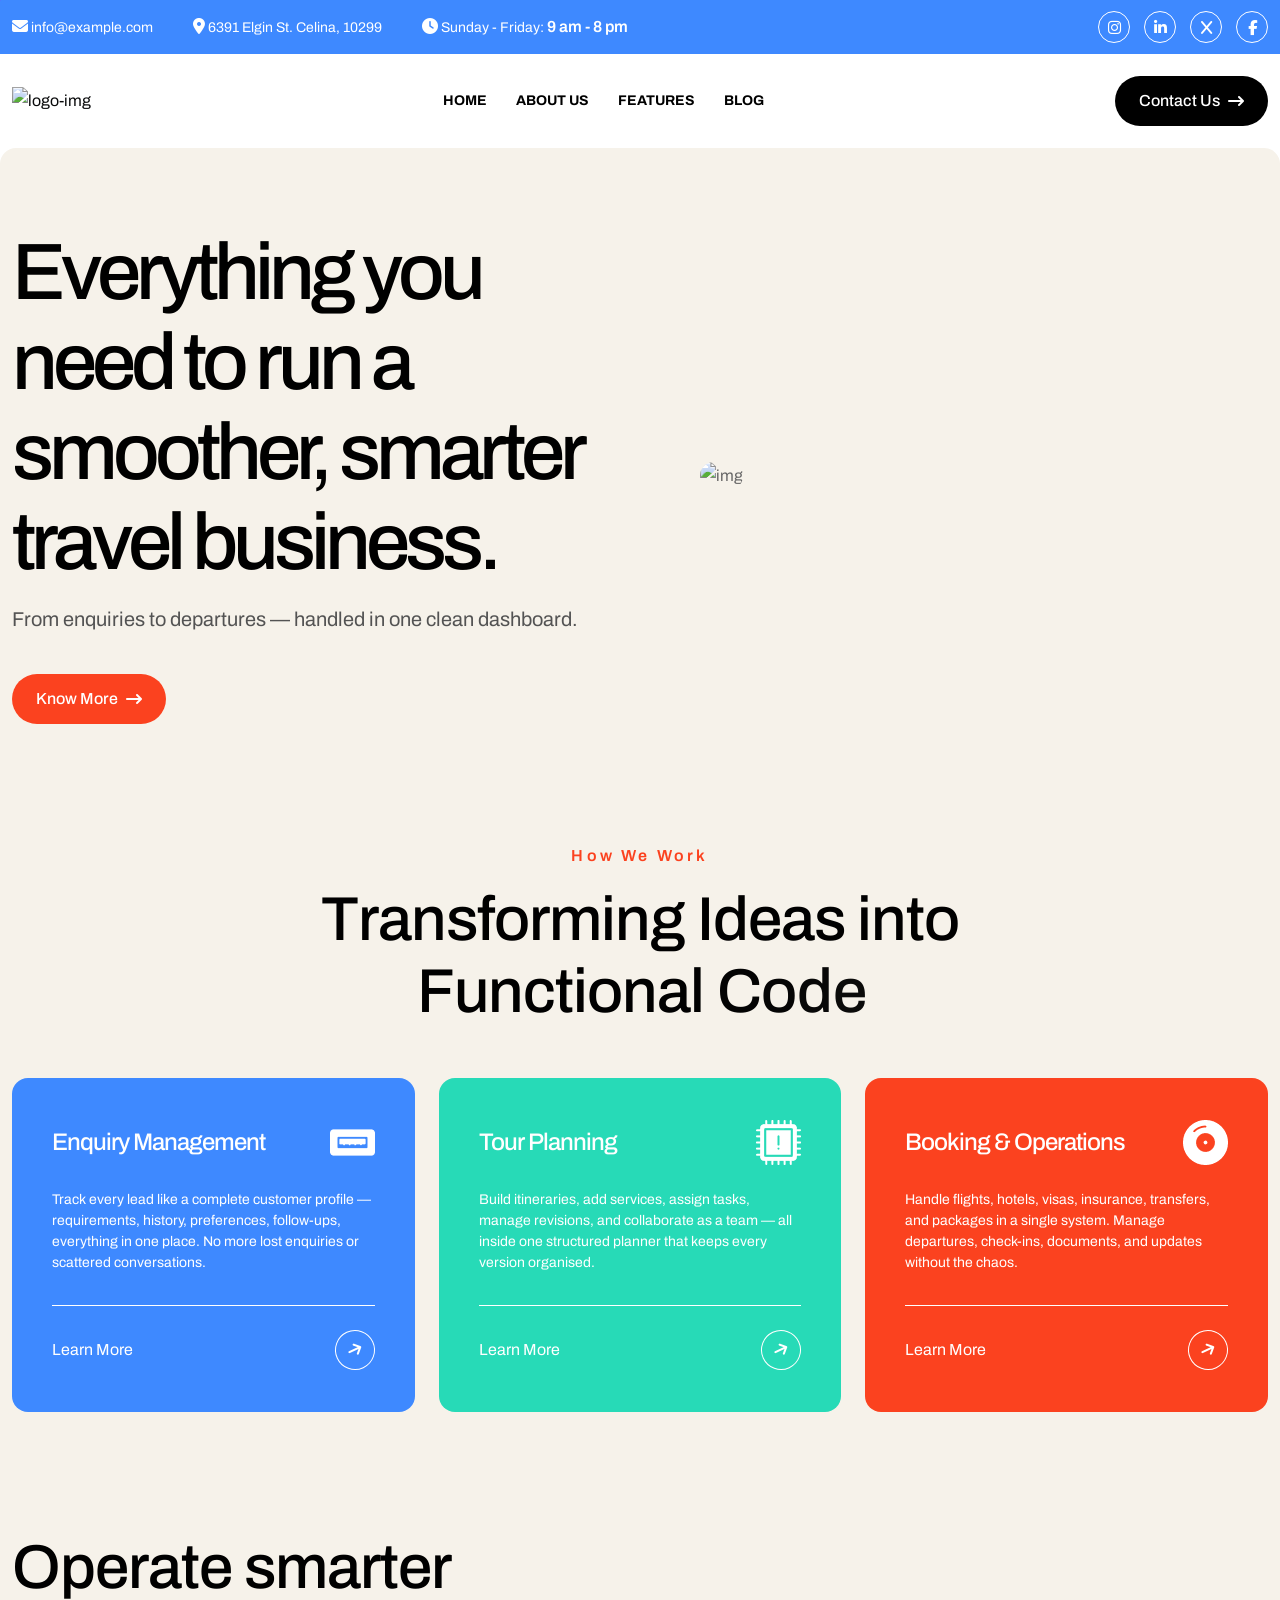
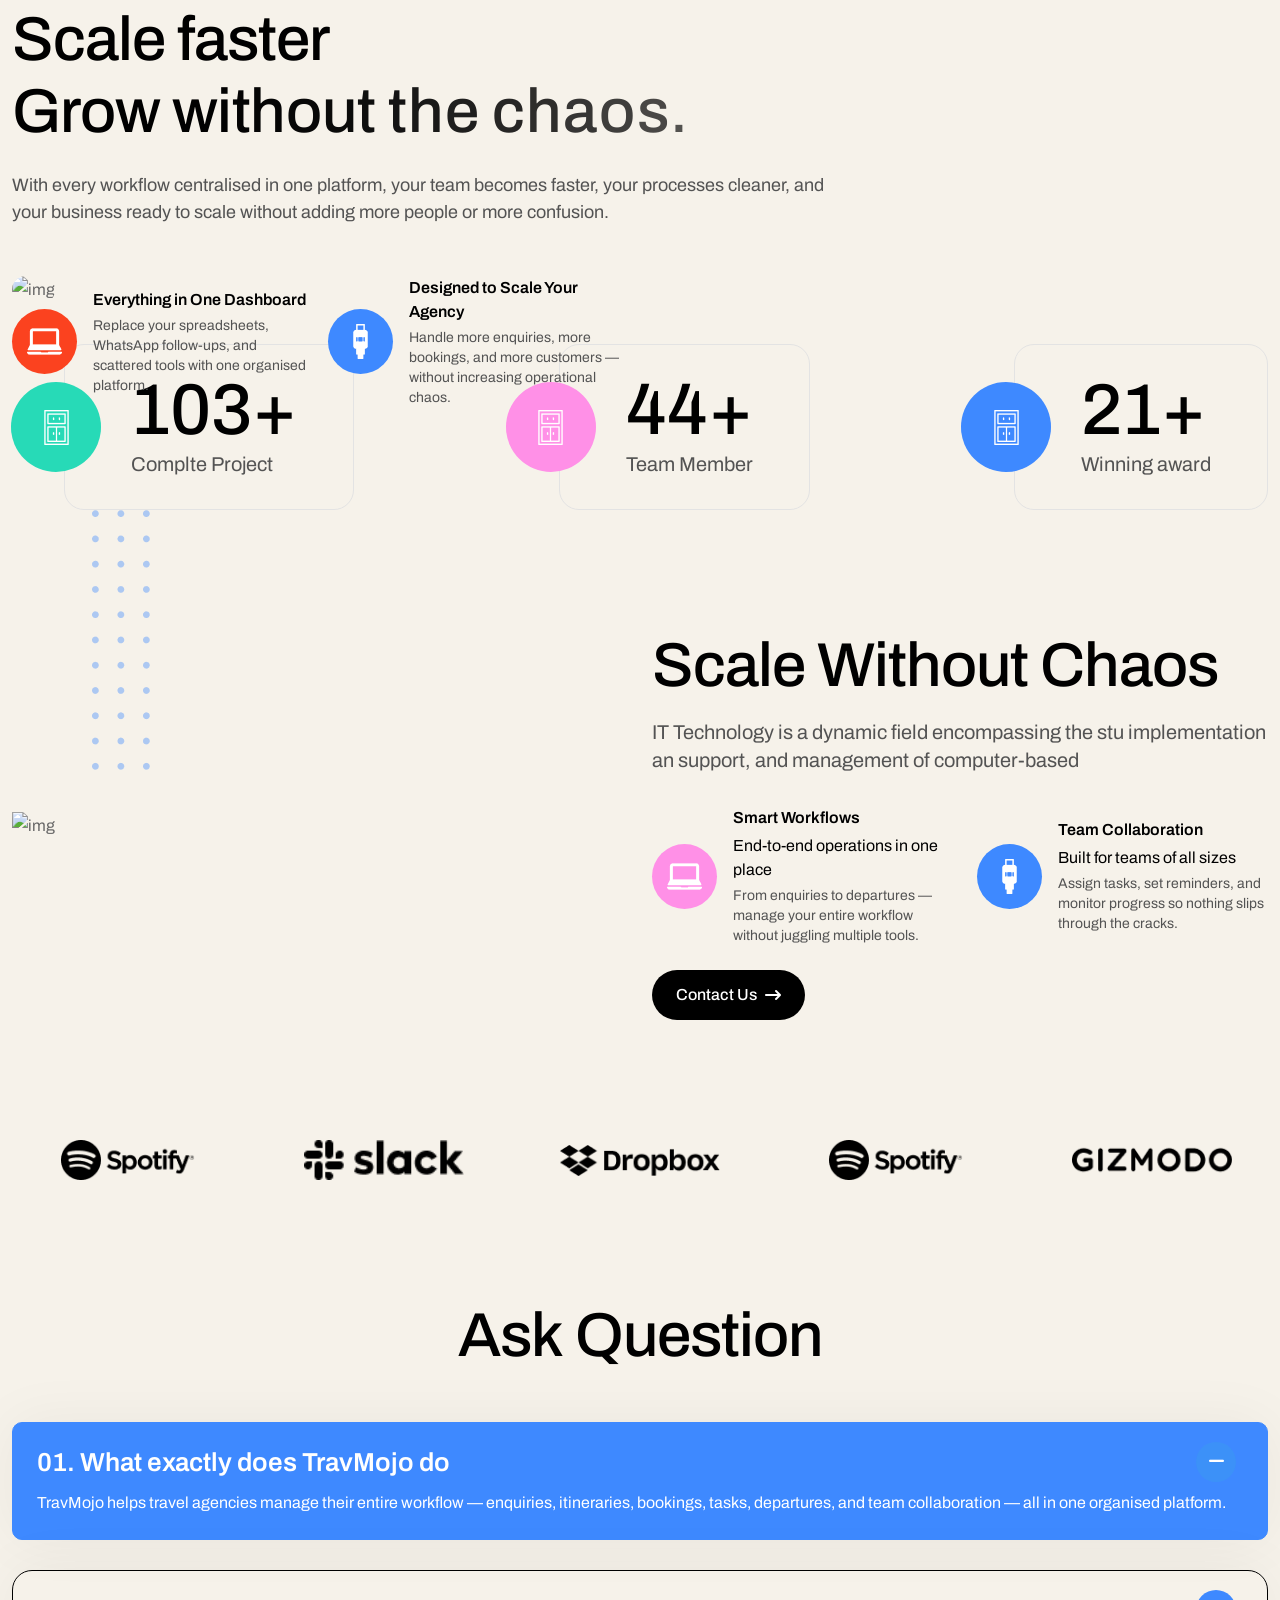
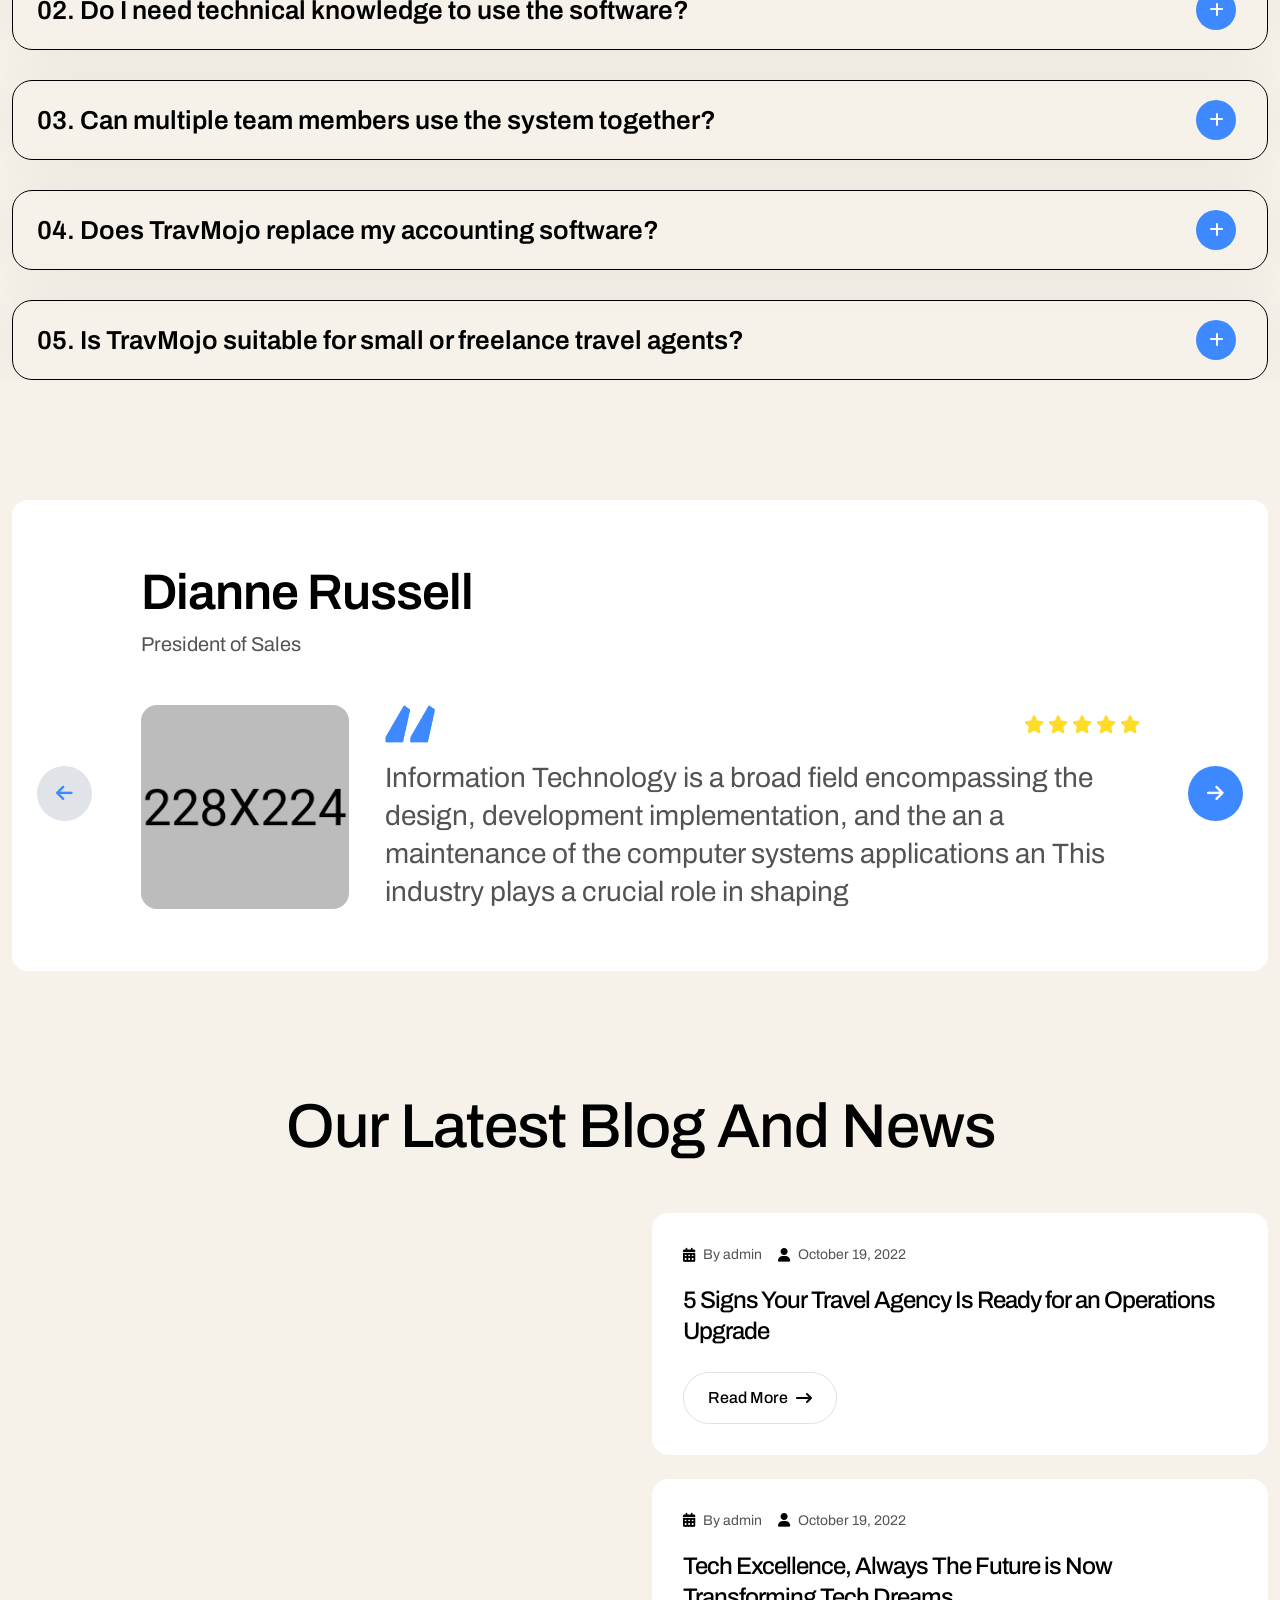
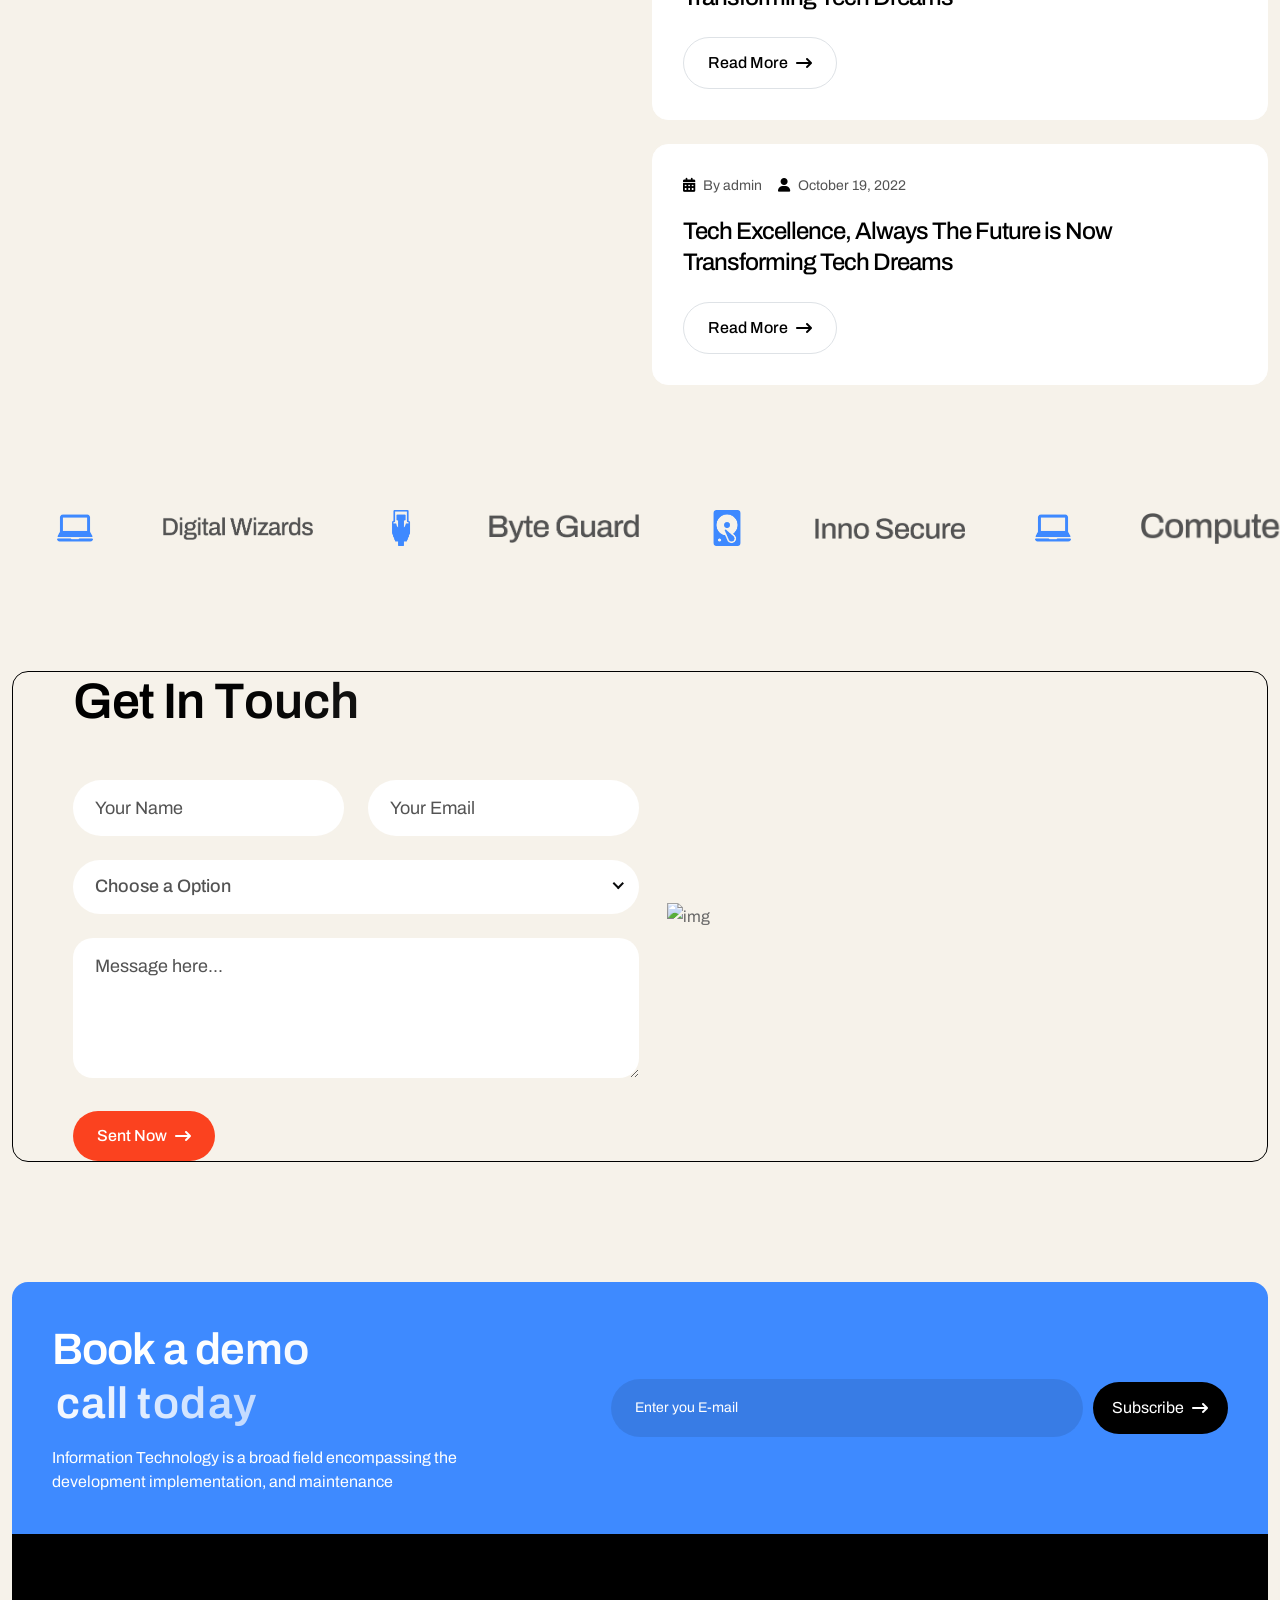
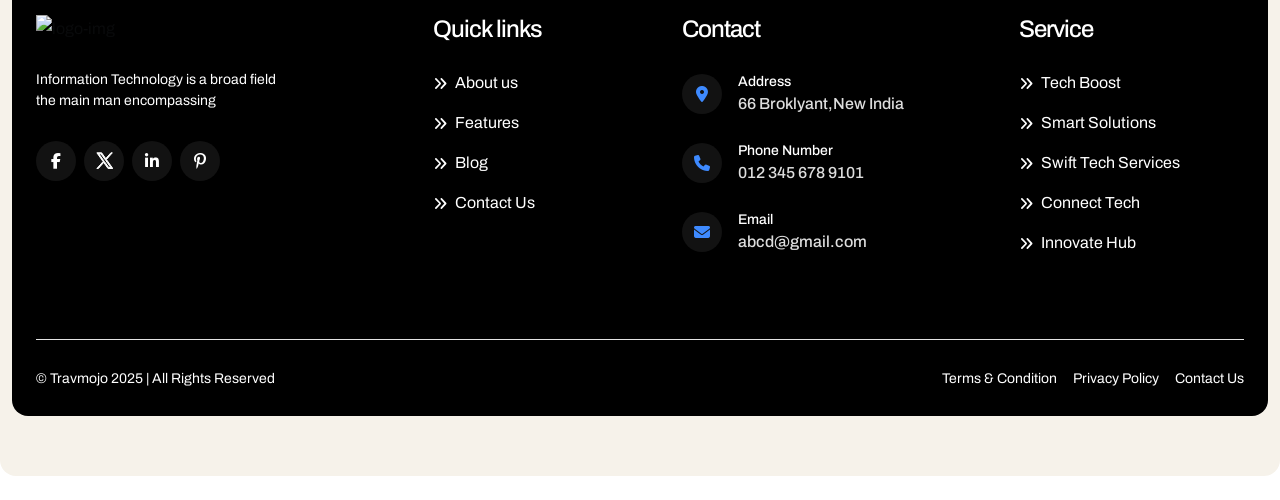
==== commit 0724628e: "footer btn style change" ====
--- a/index.html
+++ b/index.html
@@ -10,9 +10,9 @@
     <meta name="author" content="authorName">
     <meta name="description" content="Techify - Technology Tt Solutions HTML Template">
     <!-- ======== Page title ============ -->
-    <title>Techify - Technology Tt Solutions HTML Template</title>
+    <title>Travmojo</title>
     <!--<< Favcion >>-->
-    <link rel="shortcut icon" href="assets/img/logo/favs.png">
+    <link rel="shortcut icon" href="assets/img/logo/favicon.svg">
     <!--<< Bootstrap min.css >>-->
     <link rel="stylesheet" href="assets/css/bootstrap.min.css">
     <!--<< All Min Css >>-->
@@ -127,7 +127,7 @@
                         <div class="offcanvas__top mb-4 d-flex justify-content-between align-items-center">
                             <div class="offcanvas__logo">
                                 <a href="index-3.html">
-                                    <img src="assets/img/logo/logo-dark.png" alt="logo-img">
+                                    <img src="assets/img/logo/main-logo.svg" alt="logo-img">
                                 </a>
                             </div>
                             <div class="offcanvas__close">
@@ -205,7 +205,7 @@
                         <div class="header-left">
                             <div class="logo">
                                 <a href="index.html" class="header-logo">
-                                    <img src="assets/img/logo/logo-dark.png" alt="logo-img">
+                                    <img src="assets/img/logo/main-logo.svg" alt="logo-img">
                                 </a>
                             </div>
                         </div>
@@ -279,7 +279,7 @@
                         </div>
                         <div class="col-lg-6 col-md-6">
                             <div class="hero-thumb3 w-100 ps-md-5">
-                                <img src="assets/img/banner/hero3.png" alt="img" class="w-100">
+                                <img src="assets/img/hero-banner.png" alt="img" class="w-100 bradius16">
                             </div>
                         </div>
                     </div>
@@ -303,7 +303,7 @@
                         <div class="worke-items style2 p2-bg rounded-4 wow fadeInUp" data-wow-delay="0.4s">
                             <div class="mb-4 d-flex align-items-center justify-content-between gap-2">
                                 <h3>
-                                    <a href="service-details.html" class="white-clr">
+                                    <a href="features.html" class="white-clr">
                                         Enquiry Management
                                     </a>
                                 </h3>
@@ -314,7 +314,7 @@
                                 follow-ups, everything in one place. No more lost enquiries or scattered conversations.
                             </p>
                             <div class="lines mb-4"></div>
-                            <a href="service-details.html" class="d-flex justify-content-between align-items-center">
+                            <a href="features.html" class="d-flex justify-content-between align-items-center">
                                 <span class="fs-seven white-clr">
                                     Learn More
                                 </span>
@@ -328,7 +328,7 @@
                         <div class="worke-items style2 p4-bg rounded-4 wow fadeInUp" data-wow-delay="0.4s">
                             <div class="mb-4 d-flex align-items-center justify-content-between gap-2">
                                 <h3>
-                                    <a href="service-details.html" class="white-clr">
+                                    <a href="features.html" class="white-clr">
                                         Tour Planning
                                     </a>
                                 </h3>
@@ -339,7 +339,7 @@
                                 team — all inside one structured planner that keeps every version organised.
                             </p>
                             <div class="lines mb-4"></div>
-                            <a href="service-details.html" class="d-flex justify-content-between align-items-center">
+                            <a href="features.html" class="d-flex justify-content-between align-items-center">
                                 <span class="fs-seven white-clr">
                                     Learn More
                                 </span>
@@ -353,7 +353,7 @@
                         <div class="worke-items style2 p1-bg rounded-4 wow fadeInUp" data-wow-delay="0.4s">
                             <div class="mb-4 d-flex align-items-center justify-content-between gap-2">
                                 <h3>
-                                    <a href="service-details.html" class="white-clr">
+                                    <a href="features.html" class="white-clr">
                                         Booking & Operations
                                     </a>
                                 </h3>
@@ -364,7 +364,7 @@
                                 Manage departures, check-ins, documents, and updates without the chaos.
                             </p>
                             <div class="lines mb-4"></div>
-                            <a href="service-details.html" class="d-flex justify-content-between align-items-center">
+                            <a href="features.html" class="d-flex justify-content-between align-items-center">
                                 <span class="fs-seven white-clr">
                                     Learn More
                                 </span>
@@ -396,7 +396,6 @@
                     </div>
                 </div>
                 <div class="business-thumb-wrap position-relative w-100">
-                    <img src="assets/img/global/business-thumb.png" alt="img" class="w-100 rounded-4 main-thumbs">
                     <div class="about-exchange-content style2">
                         <div class="about-display2 d-flex flex-xl-nowrap flex-wrap gap-xxl-4 gap-xl-3 gap-3">
                             <div class="about-display-item d-flex align-items-center gap-sm-3 gap-2">
@@ -421,12 +420,14 @@
                                         Designed to Scale Your Agency
                                     </span>
                                     <p class="small-pra pra">
-                                        Handle more enquiries
-                                    </p>
-                                </div>
-                            </div>
-                        </div>
-                    </div>
+                                        Handle more enquiries, more bookings, and more customers — without increasing
+                                        operational chaos. </p>
+                                </div>
+                            </div>
+                        </div>
+                    </div>
+                    <img src="assets/img/how-we-work.png" alt="img" class="w-100 rounded-4 main-thumbs">
+
                 </div>
                 <div class="business-counter-wrap">
                     <div class="business-counter-item wow fadeInUp" data-wow-delay=".3s">
@@ -508,7 +509,8 @@
                                     </div>
                                     <div class="cont">
                                         <span class="fs-seven fw-semibold black-clr d-block mb-1">Smart Workflows</span>
-                                        <span class="fs-seven black-clr d-block mb-1">End-to-end operations in one place</span>
+                                        <span class="fs-seven black-clr d-block mb-1">End-to-end operations in one
+                                            place</span>
                                         <p class="small-pra pra">
                                             From enquiries to departures — manage your entire workflow without juggling
                                             multiple tools.
@@ -523,7 +525,8 @@
                                         <span class="fs-seven fw-semibold black-clr d-block mb-1">
                                             Team Collaboration
                                         </span>
-                                        <span class="fs-seven black-clr d-block mb-1">Built for teams of all sizes</span>
+                                        <span class="fs-seven black-clr d-block mb-1">Built for teams of all
+                                            sizes</span>
 
                                         <p class="small-pra pra">
                                             Assign tasks, set reminders, and monitor progress so nothing slips through
@@ -541,7 +544,7 @@
                     </div>
                     <div class="col-lg-6 col-md-6 wow fadeInUp" data-wow-delay="fadeInRight">
                         <div class="about-thumb-version2 position-relative pe-xl-5 w-100">
-                            <img src="assets/img/about/about-thumb2.png" alt="img" class="w-100">
+                            <img src="assets/img/scale-without-chaos.png" alt="img" class="w-100">
                             <!-- Ele -->
                             <img src="assets/img/element/dots.png" alt="img" class="dot-ele d-lg-block d-none">
                         </div>
@@ -594,246 +597,6 @@
                         <div class="swiper-slide">
                             <div class="sponsor-items2">
                                 <img src="assets/img/brand/sponsor2-v3.png" alt="img" class="sponsor-text">
-                            </div>
-                        </div>
-                    </div>
-                </div>
-            </div>
-        </section>
-
-        <!-- Pricing Section Start -->
-        <section class="pricing-section style3 space-bottom fix">
-            <div class="container">
-                <div
-                    class="d-flex gap-3 flex-sm-nowrap flex-wrap align-items-end justify-content-sm-between justify-content-center mb-50">
-                    <h2 class="wow fadeInUp text-center text-sm-start text-center black visible-slowly-right"
-                        data-wow-delay=".3s">
-                        Our Oricing Plane
-                    </h2>
-                    <ul class="nav pricing-tabbing style3 nav-tabs" id="myTab" role="tablist">
-                        <li class="nav-item" role="presentation">
-                            <button class="nav-link active" id="home-tab" data-bs-toggle="tab" data-bs-target="#home"
-                                type="button" role="tab" aria-controls="home" aria-selected="true">Daily</button>
-                        </li>
-                        <li class="nav-item" role="presentation">
-                            <button class="nav-link" id="profile-tab" data-bs-toggle="tab" data-bs-target="#profile"
-                                type="button" role="tab" aria-controls="profile" aria-selected="false">Monthy</button>
-                        </li>
-                    </ul>
-                </div>
-                <div class="tab-content" id="myTabContent">
-                    <div class="tab-pane fade show active" id="home" role="tabpanel" aria-labelledby="home-tab">
-                        <div class="row g-4">
-                            <div class="col-sm-6 col-md-6 col-lg-4 col-xl-4">
-                                <div class="pricing-items style2 rounded-4 white-bg p-0 wow fadeInUp"
-                                    data-wow-delay="0.3s">
-                                    <h3 class="fw-500 black-clr p3-bg">
-                                        Basic
-                                    </h3>
-                                    <div class="boxes">
-                                        <h2 class="border-bottom text-center pb-4 mb-4">
-                                            $25 <span>Month</span>
-                                        </h2>
-                                        <ul class="price-list d-grid gap-xl-3 gap-2 mb-4 pb-lg-2">
-                                            <li class="d-flex align-items-center gap-2 pra">
-                                                <i class="fa-solid fa-check"></i> Code Genius Solutions
-                                            </li>
-                                            <li class="d-flex align-items-center gap-2 pra">
-                                                <i class="fa-solid fa-check"></i> Tech Savvy Creations
-                                            </li>
-                                            <li class="d-flex align-items-center gap-2 pra">
-                                                <i class="fa-solid fa-check"></i> Code Forge Technologies
-                                            </li>
-                                            <li class="d-flex align-items-center gap-2 pra">
-                                                <i class="fa-solid fa-check"></i> App Works Innovations
-                                            </li>
-                                            <li class="d-flex align-items-center gap-2 pra">
-                                                <i class="fa-solid fa-xmark p1-clr"></i> Dev Stride Solutions
-                                            </li>
-                                        </ul>
-                                        <a href="contact.html"
-                                            class="common-btn box-style white-bg d-flex justify-content-center align-items-center gap-xxl-2 gap-2 border fw-500 black overflow-hidden white-bg rounded100">
-                                            Select A Plan
-                                            <i class="fa-solid fa-plus"></i>
-                                        </a>
-                                    </div>
-                                </div>
-                            </div>
-                            <div class="col-sm-6 col-md-6 col-lg-4 col-xl-4">
-                                <div class="pricing-items active style2 rounded-4 white-bg p-0 wow fadeInUp"
-                                    data-wow-delay="0.5s">
-                                    <h3 class="fw-500 black-clr p3-bg">
-                                        Normal
-                                    </h3>
-                                    <div class="boxes">
-                                        <h2 class="border-bottom text-center pb-4 mb-4">
-                                            $30 <span>Month</span>
-                                        </h2>
-                                        <ul class="price-list d-grid gap-xl-3 gap-2 mb-4 pb-lg-2">
-                                            <li class="d-flex align-items-center gap-2 pra">
-                                                <i class="fa-solid fa-check"></i> Code Genius Solutions
-                                            </li>
-                                            <li class="d-flex align-items-center gap-2 pra">
-                                                <i class="fa-solid fa-check"></i> Tech Savvy Creations
-                                            </li>
-                                            <li class="d-flex align-items-center gap-2 pra">
-                                                <i class="fa-solid fa-check"></i> Code Forge Technologies
-                                            </li>
-                                            <li class="d-flex align-items-center gap-2 pra">
-                                                <i class="fa-solid fa-xmark p1-clr"></i> App Works Innovations
-                                            </li>
-                                            <li class="d-flex align-items-center gap-2 pra">
-                                                <i class="fa-solid fa-xmark p1-clr"></i> Dev Stride Solutions
-                                            </li>
-                                        </ul>
-                                        <a href="contact.html"
-                                            class="common-btn box-style white-bg d-flex justify-content-center align-items-center gap-xxl-2 gap-2 border fw-500 black overflow-hidden white-bg rounded100">
-                                            Select A Plan
-                                            <i class="fa-solid fa-plus"></i>
-                                        </a>
-                                    </div>
-                                </div>
-                            </div>
-                            <div class="col-sm-6 col-md-6 col-lg-4 col-xl-4">
-                                <div class="pricing-items style2 rounded-4 white-bg p-0 wow fadeInUp"
-                                    data-wow-delay="0.7s">
-                                    <h3 class="fw-500 black-clr p3-bg">
-                                        Advanced
-                                    </h3>
-                                    <div class="boxes">
-                                        <h2 class="border-bottom text-center pb-4 mb-4">
-                                            $45 <span>Month</span>
-                                        </h2>
-                                        <ul class="price-list d-grid gap-xl-3 gap-2 mb-4 pb-lg-2">
-                                            <li class="d-flex align-items-center gap-2 pra">
-                                                <i class="fa-solid fa-check"></i> Code Genius Solutions
-                                            </li>
-                                            <li class="d-flex align-items-center gap-2 pra">
-                                                <i class="fa-solid fa-check"></i> Tech Savvy Creations
-                                            </li>
-                                            <li class="d-flex align-items-center gap-2 pra">
-                                                <i class="fa-solid fa-check"></i> Code Forge Technologies
-                                            </li>
-                                            <li class="d-flex align-items-center gap-2 pra">
-                                                <i class="fa-solid fa-check"></i> App Works Innovations
-                                            </li>
-                                            <li class="d-flex align-items-center gap-2 pra">
-                                                <i class="fa-solid fa-xmark p1-clr"></i> Dev Stride Solutions
-                                            </li>
-                                        </ul>
-                                        <a href="contact.html"
-                                            class="common-btn box-style white-bg d-flex justify-content-center align-items-center gap-xxl-2 gap-2 border fw-500 black overflow-hidden white-bg rounded100">
-                                            Select A Plan
-                                            <i class="fa-solid fa-plus"></i>
-                                        </a>
-                                    </div>
-                                </div>
-                            </div>
-                        </div>
-                    </div>
-                    <div class="tab-pane fade" id="profile" role="tabpanel" aria-labelledby="profile-tab">
-                        <div class="row g-4">
-                            <div class="col-sm-6 col-md-6 col-lg-4 col-xl-4">
-                                <div class="pricing-items style2 rounded-4 white-bg p-0">
-                                    <h3 class="fw-500 black-clr p3-bg">
-                                        Basic
-                                    </h3>
-                                    <div class="boxes">
-                                        <h2 class="border-bottom text-center pb-4 mb-4">
-                                            $25 <span>Month</span>
-                                        </h2>
-                                        <ul class="price-list d-grid gap-xl-3 gap-2 mb-4 pb-lg-2">
-                                            <li class="d-flex align-items-center gap-2 pra">
-                                                <i class="fa-solid fa-check"></i> Code Genius Solutions
-                                            </li>
-                                            <li class="d-flex align-items-center gap-2 pra">
-                                                <i class="fa-solid fa-check"></i> Tech Savvy Creations
-                                            </li>
-                                            <li class="d-flex align-items-center gap-2 pra">
-                                                <i class="fa-solid fa-check"></i> Code Forge Technologies
-                                            </li>
-                                            <li class="d-flex align-items-center gap-2 pra">
-                                                <i class="fa-solid fa-check"></i> App Works Innovations
-                                            </li>
-                                            <li class="d-flex align-items-center gap-2 pra">
-                                                <i class="fa-solid fa-xmark p1-clr"></i> Dev Stride Solutions
-                                            </li>
-                                        </ul>
-                                        <a href="contact.html"
-                                            class="common-btn box-style white-bg d-flex justify-content-center align-items-center gap-xxl-2 gap-2 border fw-500 black overflow-hidden white-bg rounded100">
-                                            Select A Plan
-                                            <i class="fa-solid fa-plus"></i>
-                                        </a>
-                                    </div>
-                                </div>
-                            </div>
-                            <div class="col-sm-6 col-md-6 col-lg-4 col-xl-4">
-                                <div class="pricing-items active style2 rounded-4 white-bg p-0">
-                                    <h3 class="fw-500 black-clr p3-bg">
-                                        Normal
-                                    </h3>
-                                    <div class="boxes">
-                                        <h2 class="border-bottom text-center pb-4 mb-4">
-                                            $30 <span>Month</span>
-                                        </h2>
-                                        <ul class="price-list d-grid gap-xl-3 gap-2 mb-4 pb-lg-2">
-                                            <li class="d-flex align-items-center gap-2 pra">
-                                                <i class="fa-solid fa-check"></i> Code Genius Solutions
-                                            </li>
-                                            <li class="d-flex align-items-center gap-2 pra">
-                                                <i class="fa-solid fa-check"></i> Tech Savvy Creations
-                                            </li>
-                                            <li class="d-flex align-items-center gap-2 pra">
-                                                <i class="fa-solid fa-check"></i> Code Forge Technologies
-                                            </li>
-                                            <li class="d-flex align-items-center gap-2 pra">
-                                                <i class="fa-solid fa-xmark p1-clr"></i> App Works Innovations
-                                            </li>
-                                            <li class="d-flex align-items-center gap-2 pra">
-                                                <i class="fa-solid fa-xmark p1-clr"></i> Dev Stride Solutions
-                                            </li>
-                                        </ul>
-                                        <a href="contact.html"
-                                            class="common-btn box-style white-bg d-flex justify-content-center align-items-center gap-xxl-2 gap-2 border fw-500 black overflow-hidden white-bg rounded100">
-                                            Select A Plan
-                                            <i class="fa-solid fa-plus"></i>
-                                        </a>
-                                    </div>
-                                </div>
-                            </div>
-                            <div class="col-sm-6 col-md-6 col-lg-4 col-xl-4">
-                                <div class="pricing-items style2 rounded-4 white-bg p-0">
-                                    <h3 class="fw-500 black-clr p3-bg">
-                                        Advanced
-                                    </h3>
-                                    <div class="boxes">
-                                        <h2 class="border-bottom text-center pb-4 mb-4">
-                                            $45 <span>Month</span>
-                                        </h2>
-                                        <ul class="price-list d-grid gap-xl-3 gap-2 mb-4 pb-lg-2">
-                                            <li class="d-flex align-items-center gap-2 pra">
-                                                <i class="fa-solid fa-check"></i> Code Genius Solutions
-                                            </li>
-                                            <li class="d-flex align-items-center gap-2 pra">
-                                                <i class="fa-solid fa-check"></i> Tech Savvy Creations
-                                            </li>
-                                            <li class="d-flex align-items-center gap-2 pra">
-                                                <i class="fa-solid fa-check"></i> Code Forge Technologies
-                                            </li>
-                                            <li class="d-flex align-items-center gap-2 pra">
-                                                <i class="fa-solid fa-check"></i> App Works Innovations
-                                            </li>
-                                            <li class="d-flex align-items-center gap-2 pra">
-                                                <i class="fa-solid fa-xmark p1-clr"></i> Dev Stride Solutions
-                                            </li>
-                                        </ul>
-                                        <a href="contact.html"
-                                            class="common-btn box-style white-bg d-flex justify-content-center align-items-center gap-xxl-2 gap-2 border fw-500 black overflow-hidden white-bg rounded100">
-                                            Select A Plan
-                                            <i class="fa-solid fa-plus"></i>
-                                        </a>
-                                    </div>
-                                </div>
                             </div>
                         </div>
                     </div>
@@ -1032,8 +795,7 @@
                                 </div>
                                 <h3 class="mb-4 pb-xxl-1">
                                     <a href="blog-details.html" class="black">
-                                        Tech Excellence, Always The Future is Now
-                                        Transforming Tech Dreams
+                                        5 Signs Your Travel Agency Is Ready for an Operations Upgrade
                                     </a>
                                 </h3>
                                 <a href="blog-details.html"
@@ -1096,7 +858,7 @@
                     </div>
                     <div class="col-lg-6 col-md-6">
                         <div class="blog-big-thumb3 rounded-3 reveal-left w-100">
-                            <img src="assets/img/blog/blog-big-thumb3.png" alt="img" class="rounded-3 w-100">
+                            <img src="assets/img/blog-news.png" alt="img" class="rounded-3 w-100">
                         </div>
                     </div>
                 </div>
@@ -1169,7 +931,7 @@
                         </div>
                     </form>
                     <div class="thumb-getin w-100">
-                        <img src="assets/img/contact/getin-touch2.png" alt="img" class="w-100">
+                        <img src="assets/img/contact-us.png" alt="img" class="w-100">
                     </div>
                 </div>
             </div>
@@ -1180,11 +942,11 @@
             <div class="container">
                 <div class="footer-ingredient-form rounded-top-4">
                     <div class="content">
-                        <h2 class="fs-50 fw-semibold wow fadeInUp black mb-lg-3 mb-2 visible-slowly-right"
+                        <h2 class="fs-50 fw-semibold wow fadeInUp white mb-lg-3 mb-2 visible-slowly-right"
                             data-wow-delay=".3s">
                             Book a demo <br>call today
                         </h2>
-                        <p class="fs-seven black-clr">
+                        <p class="fs-seven white-clr">
                             Information Technology is a broad field encompassing the <br> development implementation,
                             and maintenance
                         </p>
@@ -1194,7 +956,7 @@
                             <input type="text" placeholder="Enter you E-mail">
                         </form>
                         <button type="button"
-                            class="common-btn white-clr text-nowrap box-style first-box d-inline-flex justify-content-center align-items-center fs-seven gap-xxl-2 gap-2 fs-seven overflow-hidden blackbg rounded-5">
+                            class="footerebtn common-btn white-clr text-nowrap box-style first-box d-inline-flex justify-content-center align-items-center fs-seven gap-xxl-2 gap-2 fs-seven overflow-hidden blackbg rounded-5">
                             Subscribe <i class="fa-solid fa-arrow-right-long"></i>
                         </button>
                     </div>
@@ -1206,7 +968,7 @@
                                 <div class="single-footer-widget wow fadeInUp" data-wow-delay="0.4s">
                                     <div class="widget-head">
                                         <a href="index.html">
-                                            <img src="assets/img/logo/logo-light.png" alt="logo-img">
+                                            <img src="assets/img/logo/main-logo.svg" alt="logo-img">
                                         </a>
                                     </div>
                                     <div class="footer-content">
@@ -1248,16 +1010,16 @@
                                                 About us
                                             </a>
                                         </li>
-                                        <li>
+                                        <!-- <li>
                                             <a href="contact.html" class="d-flex align-items-center gap-2 fs-seven">
                                                 <i class="fa-solid fa-angles-right white-clr fs-eight"></i>
                                                 Testimonial
                                             </a>
-                                        </li>
+                                        </li> -->
                                         <li>
-                                            <a href="service.html" class="d-flex align-items-center gap-2 fs-seven">
+                                            <a href="features.html" class="d-flex align-items-center gap-2 fs-seven">
                                                 <i class="fa-solid fa-angles-right white-clr fs-eight"></i>
-                                                Services
+                                                Features
                                             </a>
                                         </li>
                                         <li>
@@ -1361,7 +1123,7 @@
                     <div
                         class="footer-bottom py-4 cmn-border-top d-flex flex-sm-nowrap flex-wrap align-items-center justify-content-sm-between justify-content-center gap-sm-0 gap-2">
                         <p class="body-font fs-eight white-clr text-center">
-                            &copy; <a href="index.html" class="white-clr">Techify</a> 2024 | All Rights Reserved
+                            &copy; <a href="index.html" class="white-clr">Travmojo</a> 2025 | All Rights Reserved
                         </p>
                         <ul
                             class="condition d-flex flex-sm-nowrap flex-wrap justify-content-sm-start justify-content-center align-items-center gap-xxl-4 gap-xl-3 gap-sm-2 gap-1">
--- a/assets/css/main.css
+++ b/assets/css/main.css
@@ -7,6 +7,7 @@
 */
 /*CSS Table Of Content Ends Here*/
 @import url("https://fonts.googleapis.com/css2?family=Archivo:ital,wght@0,100..900;1,100..900&display=swap");
+
 :root {
   --body: #F5F6F8;
   --black: #000000;
@@ -46,28 +47,51 @@
   --box-shadow: 0px 4px 25px rgba(0, 0, 0, 0.06);
 }
 
+.bradius16 {
+  border-radius: 16px;
+  -webkit-border-radius: 16px;
+  -moz-border-radius: 16px;
+  -ms-border-radius: 16px;
+  -o-border-radius: 16px;
+}
+
+.footerebtn.box-style.first-box::before {
+  background-color: #fff;
+}
+
+.footerebtn.box-style.first-box:hover i,
+.footerebtn.box-style.first-box:hover {
+  color: #000 !important;
+}
+
 .common-btn {
   position: relative;
   padding: 15px 29px;
   line-height: 18px;
   transition: all 0.5s;
 }
+
 .common-btn i {
   transition: all 0.5s;
   z-index: 1;
 }
+
 .common-btn.arrow-white-adding img {
   transition: all 0.4s;
 }
+
 .common-btn.arrow-white-adding:hover {
   border-color: var(--p1-clr);
 }
+
 .common-btn.arrow-white-adding:hover img {
   filter: brightness(0);
 }
+
 .common-btn:hover {
   color: var(--n700-clr);
 }
+
 @media (max-width: 1399px) {
   .common-btn {
     padding: 14px 24px;
@@ -78,25 +102,31 @@
   0% {
     transform: translate3d(0, 0, 0) translateZ(0);
   }
+
   25% {
     transform: translate3d(4px, 0, 0) translateZ(0);
   }
+
   50% {
     transform: translate3d(-3px, 0, 0) translateZ(0);
   }
+
   75% {
     transform: translate3d(2px, 0, 0) translateZ(0);
   }
+
   100% {
     transform: translate3d(0, 0, 0) translateZ(0);
   }
 }
+
 .box-style {
   position: relative;
   overflow: hidden;
   z-index: 0;
   text-align: center;
 }
+
 .box-style::before {
   content: "";
   position: absolute;
@@ -110,49 +140,64 @@
   transition: all 0.7s ease;
   z-index: -1;
 }
+
 .box-style.p1-hover::before {
   background: var(--p2-clr);
 }
+
 .box-style.p1-hover:hover {
   color: var(--white) !important;
 }
+
 .box-style.btn1::before {
   background: var(--black);
 }
+
 .box-style.btn2::before {
   background: var(--p2-clr);
 }
+
 .box-style.btn3::before {
   background: var(--p3-clr);
 }
+
 .box-style.btn4::before {
   background: var(--p4-clr);
 }
+
 .box-style.btn5::before {
   background: var(--p5-clr);
 }
+
 .box-style.btn5:hover {
   color: var(--black) !important;
 }
+
 .box-style.btn5:hover i {
   color: var(--black) !important;
 }
+
 .box-style.btn6::before {
   background: var(--black);
 }
+
 .box-style.btn6:hover {
   color: var(--black) !important;
 }
+
 .box-style.btn6:hover i {
   color: var(--black) !important;
 }
+
 .box-style:hover {
   color: var(--white) !important;
 }
+
 .box-style:hover::before {
   width: 400%;
   height: 400%;
 }
+
 .box-style:hover i {
   color: var(--white) !important;
 }
@@ -160,19 +205,24 @@
 .box-style.first-box::before {
   background-color: var(--p2-clr);
 }
+
 .box-style.first-box:hover {
   border-color: var(--p2-clr) !important;
   color: #fff;
 }
+
 .box-style.first-box:hover img {
   filter: brightness(25);
 }
+
 .box-style.first-box:hover::before {
   border-color: var(--p2-clr) !important;
 }
+
 .box-style.first-box:hover i {
   color: var(--n700-clr);
 }
+
 .box-style.first-box:hover span {
   color: #fff;
 }
@@ -195,24 +245,31 @@
   gap: 14px;
   border-bottom: 1px solid #ccc;
 }
+
 .read-more i {
   transition: all 0.4s;
 }
+
 .read-more svg {
   transition: all 0.4s;
 }
+
 .read-more svg path {
   transition: all 0.4s;
 }
+
 .read-more:hover {
   color: var(--p2-clr);
 }
+
 .read-more:hover i {
   padding-left: 10px;
 }
+
 .read-more:hover svg {
   margin-left: 5px;
 }
+
 .read-more:hover svg path {
   fill: var(--p2-clr);
 }
@@ -223,9 +280,11 @@
   gap: 4px;
   transition: all 0.4s;
 }
+
 .read-more-btn:hover {
   color: var(--p1-clr) !important;
 }
+
 .read-more-btn:hover i {
   color: var(--p1-clr);
   padding-left: 8px;
@@ -292,6 +351,7 @@
   transition: all 0.4s ease-in-out;
   transition: all 0.4s;
 }
+
 h1 a,
 h2 a,
 h3 a,
@@ -300,6 +360,7 @@
 h6 a {
   transition: all 0.4s;
 }
+
 h1 span,
 h2 span,
 h3 span,
@@ -314,30 +375,35 @@
   font-weight: 600;
   line-height: 72px;
 }
+
 @media (max-width: 1399px) {
   h1 {
     font-size: 50px;
     line-height: 62px;
   }
 }
+
 @media (max-width: 1199px) {
   h1 {
     font-size: 42px;
     line-height: 52px;
   }
 }
+
 @media (max-width: 991px) {
   h1 {
     font-size: 38px;
     line-height: 48px;
   }
 }
+
 @media (max-width: 767px) {
   h1 {
     font-size: 36px;
     line-height: 44px;
   }
 }
+
 @media (max-width: 575px) {
   h1 {
     font-size: 28px;
@@ -352,6 +418,7 @@
   font-weight: 500;
   letter-spacing: -2px;
 }
+
 .fs-two span,
 h2 span {
   font-size: 48px;
@@ -359,54 +426,69 @@
   font-weight: 500;
   letter-spacing: -2px;
 }
+
 @media (max-width: 1399px) {
+
   .fs-two,
   h2 {
     font-size: 62px;
     letter-spacing: -1px;
   }
+
   .fs-two span,
   h2 span {
     font-size: 62px;
     letter-spacing: -1px;
   }
 }
+
 @media (max-width: 1199px) {
+
   .fs-two,
   h2 {
     font-size: 54px;
   }
+
   .fs-two span,
   h2 span {
     font-size: 54px;
   }
 }
+
 @media (max-width: 1199px) {
+
   .fs-two,
   h2 {
     font-size: 44px;
   }
+
   .fs-two span,
   h2 span {
     font-size: 44px;
   }
 }
+
 @media (max-width: 767px) {
+
   .fs-two,
   h2 {
     font-size: 36px;
   }
+
   .fs-two span,
   h2 span {
     font-size: 36px;
   }
 }
+
 @media (max-width: 575px) {
+
   .fs-two,
   h2 {
     font-size: 28px;
     letter-spacing: -1px;
   }
+
   .fs-two span,
   h2 span {
     font-size: 28px;
@@ -420,16 +502,19 @@
   line-height: 130%;
   letter-spacing: -1px;
 }
+
 @media (max-width: 1399px) {
   h3 {
     font-size: 24px;
   }
 }
+
 @media (max-width: 1199px) {
   h3 {
     font-size: 22px;
   }
 }
+
 @media (max-width: 575px) {
   h3 {
     font-size: 21px;
@@ -441,11 +526,13 @@
   font-weight: 600;
   line-height: 130%;
 }
+
 @media (max-width: 1399px) {
   h4 {
     font-size: 22px;
   }
 }
+
 @media (max-width: 1199px) {
   h4 {
     font-size: 20px;
@@ -494,24 +581,28 @@
   font-size: 50px;
   line-height: 60px;
 }
+
 @media (max-width: 1399px) {
   .fs-50 {
     font-size: 44px;
     line-height: 54px;
   }
 }
+
 @media (max-width: 1199px) {
   .fs-50 {
     font-size: 36px;
     line-height: 46px;
   }
 }
+
 @media (max-width: 991px) {
   .fs-50 {
     font-size: 29px;
     line-height: 39px;
   }
 }
+
 @media (max-width: 767px) {
   .fs-50 {
     font-size: 27px;
@@ -687,10 +778,12 @@
   z-index: 1;
   position: relative;
 }
+
 .about-thumb-inner .thumb {
   max-width: 387px;
   margin: 0 auto;
 }
+
 .about-thumb-inner .about1-bg {
   position: absolute;
   bottom: 0;
@@ -698,31 +791,38 @@
   z-index: -1;
   transform: translateX(-50%);
 }
+
 .about-thumb-inner .about1-element1 {
   position: absolute;
   bottom: 50px;
   left: -30px;
   animation: rots 2s linear infinite;
 }
+
 .about-thumb-inner .about1-element2 {
   position: absolute;
   bottom: 190px;
   right: -30px;
   animation: updown 2s linear infinite;
 }
+
 @media (max-width: 575px) {
   .about-thumb-inner .thumb {
     max-width: 300px;
   }
+
   .about-thumb-inner .thumb img {
     width: 100%;
   }
+
   .about-thumb-inner .about1-element1 {
     display: none;
   }
+
   .about-thumb-inner .about1-element2 {
     display: none;
   }
+
   .about-thumb-inner .about1-bg {
     position: absolute;
     bottom: 0;
@@ -738,20 +838,24 @@
     transform: rotate(10deg);
   }
 }
+
 @keyframes updown {
   50% {
     transform: translateY(10px);
   }
 }
+
 @keyframes rots {
   50% {
     transform: rotate(7deg);
   }
 }
+
 .faq-section {
   position: relative;
   z-index: 1;
 }
+
 .faq-section .faq-bg {
   position: absolute;
   right: 3%;
@@ -765,63 +869,78 @@
   grid-template-columns: repeat(2, 1fr);
   gap: 24px;
 }
+
 .counter-wrap .counter-items {
   border-radius: 20px;
   border-bottom: 6px solid var(--p2-clr);
   background: #fff;
   padding: 62px 20px;
 }
+
 .counter-wrap .counter-items .content {
   text-align: center;
 }
+
 .counter-wrap .counter-items .content h2 {
   color: var(--black);
   font-size: 50px;
   justify-content: center;
   margin-bottom: 10px;
 }
+
 .counter-wrap .counter-items .content h2 span {
   color: var(--black);
   font-size: 50px;
   font-weight: 500;
 }
+
 .counter-wrap .counter-items .content p {
   font-size: 20px;
   font-weight: 400;
   color: var(--pra);
 }
+
 @media (max-width: 1199px) {
   .counter-wrap {
     gap: 16px;
   }
+
   .counter-wrap .counter-items {
     padding: 32px 16px;
   }
+
   .counter-wrap .counter-items .content h2 {
     font-size: 36px;
     margin-bottom: 10px;
   }
+
   .counter-wrap .counter-items .content h2 span {
     font-size: 36px;
   }
+
   .counter-wrap .counter-items .content p {
     font-size: 16px;
   }
 }
+
 @media (max-width: 450px) {
   .counter-wrap {
     gap: 8px;
   }
+
   .counter-wrap .counter-items {
     padding: 28px 10px;
   }
+
   .counter-wrap .counter-items .content h2 {
     font-size: 29px;
     margin-bottom: 10px;
   }
+
   .counter-wrap .counter-items .content h2 span {
     font-size: 29px;
   }
+
   .counter-wrap .counter-items .content p {
     font-size: 14px;
   }
@@ -869,6 +988,7 @@
 .mouse-follower {
   z-index: 10;
 }
+
 .mouse-follower span {
   z-index: 10;
   opacity: 1;
@@ -880,52 +1000,63 @@
   transition: 180ms ease-in-out;
   pointer-events: none;
 }
+
 .mouse-follower .cursor-outline {
   height: 30px;
   width: 30px;
   border: 1px solid #75f;
 }
+
 .mouse-follower .cursor-dot {
   height: 6px;
   width: 6px;
   background: #75f;
 }
+
 .mouse-follower.hide-cursor span {
   border-color: transparent;
   background: transparent;
 }
+
 .mouse-follower.highlight-cursor-head {
   cursor: none;
 }
+
 .mouse-follower.highlight-cursor-head .cursor-outline {
   height: 0;
   width: 0;
 }
+
 .mouse-follower.highlight-cursor-head .cursor-dot {
   height: 150px;
   width: 150px;
   background: #fff;
   mix-blend-mode: difference;
 }
+
 @media (max-width: 991px) {
   .mouse-follower.highlight-cursor-head .cursor-dot {
     height: 80px;
     width: 80px;
   }
 }
+
 .mouse-follower.highlight-cursor-para {
   cursor: none;
 }
+
 .mouse-follower.highlight-cursor-para .cursor-outline {
   height: 0;
   width: 0;
 }
+
 .mouse-follower.highlight-cursor-para .cursor-dot {
   height: 100px;
   width: 100px;
   background: #fff;
   mix-blend-mode: difference;
 }
+
 @media (max-width: 991px) {
   .mouse-follower.highlight-cursor-para .cursor-dot {
     height: 60px;
@@ -1023,29 +1154,35 @@
     font-size: 18px;
     line-height: 150%;
   }
+
   .fs-six {
     font-size: 16px;
     line-height: 150%;
   }
 }
+
 @media screen and (max-width: 991px) {
   .fs-five {
     font-size: 16px;
     line-height: 150%;
   }
+
   .fs-six {
     font-size: 15px;
     line-height: 150%;
   }
+
   .fs-seven {
     font-size: 14px;
     line-height: 150%;
   }
+
   .fs-eight {
     font-size: 13px;
     line-height: 150%;
   }
 }
+
 .swiper-wrapper {
   transition-timing-function: linear !important;
 }
@@ -1060,195 +1197,236 @@
     -webkit-box-shadow: 0 0 0 40px rgba(244, 68, 56, 0);
     box-shadow: 0 0 0 40px rgba(244, 68, 56, 0);
   }
+
   100% {
     -webkit-box-shadow: 0 0 0 0 rgba(244, 68, 56, 0);
     box-shadow: 0 0 0 0 rgba(244, 68, 56, 0);
   }
 }
+
 @keyframes rippleOne {
   70% {
     -webkit-box-shadow: 0 0 0 40px rgba(244, 68, 56, 0);
     box-shadow: 0 0 0 40px rgba(244, 68, 56, 0);
   }
+
   100% {
     -webkit-box-shadow: 0 0 0 0 rgba(244, 68, 56, 0);
     box-shadow: 0 0 0 0 rgba(244, 68, 56, 0);
   }
 }
+
 @keyframes cir36 {
   100% {
     transform: rotate(360deg);
   }
 }
+
 @keyframes rounded {
   50% {
     transform: rotate(15deg);
   }
 }
+
 @-webkit-keyframes spinner {
   to {
     -webkit-transform: rotateZ(360deg);
     transform: rotateZ(360deg);
   }
 }
+
 @keyframes spinner {
   to {
     -webkit-transform: rotateZ(360deg);
     transform: rotateZ(360deg);
   }
 }
+
 @-webkit-keyframes letters-loading {
   0%, 75%, 100% {
     opacity: 0;
     transform: rotateY(-90deg);
   }
+
   25%, 50% {
     opacity: 1;
     transform: rotateY(0deg);
   }
 }
+
 @keyframes letters-loading {
   0%, 75%, 100% {
     opacity: 0;
     transform: rotateY(-90deg);
   }
+
   25%, 50% {
     opacity: 1;
     transform: rotateY(0deg);
   }
 }
+
 @keyframes loaderspin {
   0% {
     transform: translate(-50%, -50%) rotate(0deg);
   }
+
   100% {
     transform: translate(-50%, -50%) rotate(360deg);
   }
 }
+
 @keyframes tpswing {
   0% {
     -webkit-transform: rotate(20deg);
     -ms-transform: rotate(20deg);
     transform: rotate(20deg);
   }
+
   100% {
     -webkit-transform: rotate(0deg);
     -ms-transform: rotate(0deg);
     transform: rotate(0deg);
   }
 }
+
 @keyframes width {
   0% {
     width: 0%;
   }
+
   100% {
     width: 100%;
   }
 }
+
 @-webkit-keyframes width {
   0% {
     width: 0%;
   }
+
   100% {
     width: 100%;
   }
 }
+
 @-webkit-keyframes loaderspin {
   0% {
     transform: translate(-50%, -50%) rotate(0deg);
   }
+
   100% {
     transform: translate(-50%, -50%) rotate(360deg);
   }
 }
+
 @keyframes loaderpulse {
   0% {
     transform: scale(1);
   }
+
   100% {
     transform: scale(1.2);
   }
 }
+
 @keyframes rounded {
   50% {
     transform: rotate(20deg);
   }
 }
+
 @keyframes cir36 {
   100% {
     transform: rotate(360deg);
   }
 }
+
 @-webkit-keyframes float-bob-y {
   0% {
     -webkit-transform: translateY(-30px);
     transform: translateY(-30px);
   }
+
   50% {
     -webkit-transform: translateY(-10px);
     transform: translateY(-10px);
   }
+
   100% {
     -webkit-transform: translateY(-30px);
     transform: translateY(-30px);
   }
 }
+
 @keyframes float-bob-y {
   0% {
     -webkit-transform: translateY(-30px);
     transform: translateY(-30px);
   }
+
   50% {
     -webkit-transform: translateY(-10px);
     transform: translateY(-10px);
   }
+
   100% {
     -webkit-transform: translateY(-30px);
     transform: translateY(-30px);
   }
 }
+
 @-webkit-keyframes float-bob-x {
   0% {
     -webkit-transform: translateX(0px);
     transform: translateX(30px);
   }
+
   50% {
     -webkit-transform: translateX(10px);
     transform: translateX(10px);
   }
+
   100% {
     -webkit-transform: translateX(30px);
     transform: translateX(30px);
   }
 }
+
 @keyframes float-bob-x {
   0% {
     -webkit-transform: translateX(30px);
     transform: translateX(30px);
   }
+
   50% {
     -webkit-transform: translateX(10px);
     transform: translateX(10px);
   }
+
   100% {
     -webkit-transform: translateX(30px);
     transform: translateX(30px);
   }
 }
+
 @keyframes bounce-x {
   0% {
     -webkit-transform: translateX(0);
     transform: translateX(0);
   }
+
   50% {
     -webkit-transform: translateX(30px);
     transform: translateX(30px);
   }
+
   100% {
     -webkit-transform: translateX(0);
     transform: translateX(0);
   }
 }
+
 .bounce-x {
   -webkit-animation: bounce-x 7s infinite linear;
   animation: bounce-x 7s infinite linear;
@@ -1258,51 +1436,62 @@
   0% {
     left: -20px;
   }
+
   50% {
     left: 50%;
     width: 20px;
     height: 20px;
   }
+
   100% {
     left: 50%;
     width: 375px;
     height: 375px;
   }
 }
+
 @keyframes criss-cross-right {
   0% {
     right: -20px;
   }
+
   50% {
     right: 50%;
     width: 20px;
     height: 20px;
   }
+
   100% {
     right: 50%;
     width: 375px;
     height: 375px;
   }
 }
+
 @keyframes rotated2 {
   0% {
     transform: rotate(0);
   }
+
   100% {
     transform: rotate(-360deg);
   }
 }
+
 @keyframes wave {
   0% {
     transform: translateX(0);
   }
+
   50% {
     transform: translateX(-25%);
   }
+
   100% {
     transform: translateX(-50%);
   }
 }
+
 .cmn-video {
   position: relative;
   width: 44px;
@@ -1310,10 +1499,12 @@
   background: var(--p1-clr);
   z-index: 1;
 }
+
 .cmn-video i {
   font-size: 17px;
   color: var(--white);
 }
+
 .cmn-video::before, .cmn-video::after {
   position: absolute;
   width: 100%;
@@ -1322,53 +1513,65 @@
   border: 1px solid var(--p1-clr);
   border-radius: 50%;
 }
+
 .cmn-video::before {
   transition: all 0.3s;
   animation: scsl 2s linear infinite;
 }
+
 .cmn-video::after {
   transition: all 0.4s;
   animation: scsl2 3s linear infinite;
 }
+
 @keyframes scsl {
   50% {
     transform: scale(1.05);
     opacity: 1;
   }
+
   60% {
     transform: scale(1.09);
     opacity: 0.6;
   }
+
   80% {
     transform: scale(1.1);
     opacity: 0.3;
   }
+
   90% {
     transform: scale(1.2);
     opacity: 0.2;
   }
+
   100% {
     transform: scale(1.3);
     opacity: 0;
   }
 }
+
 @keyframes scsl2 {
   50% {
     transform: scale(1.05);
     opacity: 1;
   }
+
   60% {
     transform: scale(1.09);
     opacity: 0.6;
   }
+
   80% {
     transform: scale(1.1);
     opacity: 0.3;
   }
+
   90% {
     transform: scale(1.2);
     opacity: 0.2;
   }
+
   100% {
     transform: scale(1.3);
     opacity: 0;
@@ -1378,6 +1581,7 @@
 .brand-wrapper {
   margin-top: -5px;
 }
+
 .brand-wrapper h6 {
   font-size: 22px;
   position: relative;
@@ -1385,6 +1589,7 @@
   color: var(--header);
   font-weight: 700;
 }
+
 .brand-wrapper h6::before {
   position: absolute;
   top: 15px;
@@ -1394,11 +1599,13 @@
   width: 480px;
   background-color: var(--p2-clr);
 }
+
 @media (max-width: 1399px) {
   .brand-wrapper h6::before {
     display: none;
   }
 }
+
 .brand-wrapper h6::after {
   position: absolute;
   top: 15px;
@@ -1408,21 +1615,25 @@
   width: 480px;
   background-color: var(--p2-clr);
 }
+
 @media (max-width: 1399px) {
   .brand-wrapper h6::after {
     display: none;
   }
 }
+
 .brand-wrapper .brand-image {
   text-align: center;
   filter: grayscale(100%);
   transition: all 0.4s ease-in-out;
   opacity: 0.4;
 }
+
 .brand-wrapper .brand-image:hover {
   filter: initial;
   opacity: 1;
 }
+
 .brand-wrapper .swiper-slide.swiper-slide-active .brand-image {
   filter: initial;
   opacity: 1;
@@ -1434,6 +1645,7 @@
   max-width: 160px;
   height: 40px;
 }
+
 .sponsor-items2 img {
   width: 100%;
   height: 100%;
@@ -1444,6 +1656,7 @@
   background: #27DAB7;
   padding: 24px 0;
 }
+
 .sponsor-version5 .sponsor-items1 img {
   filter: brightness(0);
 }
@@ -1451,6 +1664,7 @@
 .sponsor-section-white .sponsor-items2 {
   display: block;
 }
+
 .sponsor-section-white .sponsor-items2 img {
   display: block;
   filter: brightness(25) !important;
@@ -1460,51 +1674,62 @@
   border: 1px solid var(--black);
   gap: 38px;
 }
+
 .getin-wrappper.style3 {
   background: var(--cmnbg);
   justify-content: space-between;
 }
+
 .getin-wrappper.style3 .thumb-getin {
   max-width: 600px;
 }
+
 .getin-wrappper.style3 form input,
 .getin-wrappper.style3 form textarea {
   background: var(--white);
   border: unset;
   font-size: 18px;
 }
+
 .getin-wrappper.style3 form .nice-select {
   background: var(--white);
   border: unset !important;
 }
+
 .getin-wrappper.style3 form .nice-select .current {
   font-size: 18px;
 }
+
 @media (max-width: 1199px) {
   .getin-wrappper.style3 .thumb-getin {
     max-width: 500px;
   }
 }
+
 @media (max-width: 767px) {
   .getin-wrappper.style3 .get-inform {
     max-width: 100%;
     width: 100%;
     padding: 10px 10px 10px !important;
   }
+
   .getin-wrappper.style3 .thumb-getin {
     max-width: 100%;
   }
 }
+
 @media (max-width: 1399px) {
   .getin-wrappper {
     gap: 10px;
   }
 }
+
 @media (max-width: 767px) {
   .getin-wrappper {
     gap: 10px;
     flex-wrap: wrap;
   }
+
   .getin-wrappper .thumb-getin {
     width: 100%;
   }
@@ -1514,10 +1739,12 @@
   width: 650px;
   padding: 0 0 0 60px;
 }
+
 .get-inform h3 {
   font-size: 50px;
   line-height: 60px;
 }
+
 .get-inform input,
 .get-inform textarea,
 .get-inform .nice-select {
@@ -1533,14 +1760,17 @@
   padding: 14px 22px;
   color: var(--pra);
 }
+
 .get-inform input::placeholder,
 .get-inform textarea::placeholder,
 .get-inform .nice-select::placeholder {
   color: var(--pra);
 }
+
 .get-inform textarea {
   border-radius: 20px;
 }
+
 .get-inform .nice-select {
   outline: none;
   border-top: 1px solid var(--black) !important;
@@ -1548,42 +1778,51 @@
   border-left: 1px solid var(--black) !important;
   border-right: 1px solid var(--black) !important;
 }
+
 .get-inform .nice-select .list {
   width: 100%;
   right: 0;
 }
+
 .get-inform .nice-select .list li {
   background: var(--white);
 }
+
 .get-inform .nice-select .current {
   color: var(--pra) !important;
   font-size: 20px;
 }
+
 .get-inform .nice-select.open {
   border-top: 1px solid var(--black);
   border-bottom: 3px solid var(--black);
   border-left: 1px solid var(--black);
   border-right: 1px solid var(--black);
 }
+
 .get-inform .nice-select::after {
   right: 18px;
   top: 20px;
   margin-top: 0;
 }
+
 .get-inform .nice-select:hover {
   border-top: 1px solid var(--black);
   border-bottom: 3px solid var(--black);
   border-left: 1px solid var(--black);
   border-right: 1px solid var(--black);
 }
+
 .get-inform .common-btn:hover {
   background: var(--black) !important;
 }
+
 .get-inform.style4 {
   border-radius: 20px !important;
   width: 100%;
   padding: 40px 40px;
 }
+
 .get-inform.style4 .nice-select,
 .get-inform.style4 textarea,
 .get-inform.style4 input {
@@ -1592,50 +1831,61 @@
   font-size: 16px;
   color: var(--white);
 }
+
 .get-inform.style4 .nice-select::placeholder,
 .get-inform.style4 textarea::placeholder,
 .get-inform.style4 input::placeholder {
   color: var(--white);
 }
+
 .get-inform.style4 .nice-select .current {
   font-size: 16px;
   color: var(--white) !important;
 }
+
 .get-inform.style4 .nice-select::after {
   border-color: var(--white);
 }
+
 .get-inform.style4 .nice-select .list li {
   color: var(--black);
 }
+
 @media (max-width: 991px) {
   .get-inform.style4 {
     padding: 24px 24px;
   }
 }
+
 .get-inform.style6 input,
 .get-inform.style6 textarea,
 .get-inform.style6 .nice-select {
   background: rgba(255, 255, 255, 0.1);
   border: 1px solid rgba(255, 255, 255, 0.1) !important;
 }
+
 .get-inform.get-inform-black {
   border: 2px solid var(--p5-clr);
 }
+
 .get-inform.get-inform-black textarea,
 .get-inform.get-inform-black input {
   border: 1px solid rgba(255, 255, 255, 0.35) !important;
   font-size: 14px;
 }
+
 @media (max-width: 1199px) {
   .get-inform {
     padding: 16px 0 16px 30px;
   }
 }
+
 @media (max-width: 767px) {
   .get-inform {
     padding: 20px 20px 30px 20px;
   }
 }
+
 @media (max-width: 575px) {
   .get-inform h3 {
     font-size: 34px;
@@ -1649,6 +1899,7 @@
   box-shadow: 0px 10px 60px 0px rgba(0, 0, 0, 0.07);
   padding: 20px 36px;
 }
+
 .contact-info-area .contact-info .icon {
   width: 70px;
   height: 70px;
@@ -1660,23 +1911,28 @@
   transition: all 0.4s;
   justify-content: center;
 }
+
 .contact-info-area .contact-info .icon i {
   font-size: 24px;
   transition: all 0.4s;
   color: var(--white);
 }
+
 .contact-info-area .contact-info:hover .icon {
   background: var(--p1-clr);
 }
+
 @media (max-width: 1199px) {
   .contact-info-area .contact-info {
     padding: 28px 24px;
   }
+
   .contact-info-area .contact-info .icon {
     width: 50px;
     height: 50px;
     min-width: 50px;
   }
+
   .contact-info-area .contact-info .icon i {
     font-size: 20px;
   }
@@ -1687,11 +1943,13 @@
   height: 650px;
   border-radius: 16px;
 }
+
 @media (max-width: 1600px) {
   .map-area iframe {
     height: 500px;
   }
 }
+
 @media (max-width: 1600px) {
   .map-area iframe {
     height: 400px;
@@ -1703,9 +1961,11 @@
   border-radius: 20px;
   padding: 40px 36px;
 }
+
 .contact-content4 .co-title {
   border-bottom: 1px solid var(--black);
 }
+
 @media (max-width: 767px) {
   .contact-content4 {
     padding: 24px 24px;
@@ -1715,22 +1975,26 @@
 .get-inform.get-inform-main {
   border-bottom: 5px solid #e3e3e3 !important;
 }
+
 .get-inform.get-inform-main textarea,
 .get-inform.get-inform-main input,
 .get-inform.get-inform-main .nice-select {
   border: 1px solid #e3e3e3 !important;
   color: #6d6b6b !important;
 }
+
 .get-inform.get-inform-main textarea::placeholder,
 .get-inform.get-inform-main input::placeholder,
 .get-inform.get-inform-main .nice-select::placeholder {
   color: #6d6b6b !important;
 }
+
 .get-inform.get-inform-main textarea .current,
 .get-inform.get-inform-main input .current,
 .get-inform.get-inform-main .nice-select .current {
   color: #6d6b6b !important;
 }
+
 .get-inform.get-inform-main textarea::after,
 .get-inform.get-inform-main input::after,
 .get-inform.get-inform-main .nice-select::after {
@@ -1740,6 +2004,7 @@
 .getin-wrappper-cart {
   padding: 40px 80px;
 }
+
 .getin-wrappper-cart input,
 .getin-wrappper-cart .nice-select {
   border: 1px solid #e3e3e3 !important;
@@ -1749,51 +2014,62 @@
   border-radius: 100px;
   width: 100%;
 }
+
 .getin-wrappper-cart input::placeholder,
 .getin-wrappper-cart .nice-select::placeholder {
   color: #6d6b6b !important;
 }
+
 .getin-wrappper-cart input .current,
 .getin-wrappper-cart .nice-select .current {
   color: #6d6b6b !important;
   font-size: 14px;
 }
+
 .getin-wrappper-cart input::after,
 .getin-wrappper-cart .nice-select::after {
   right: 30px !important;
   border-color: #6d6b6b;
 }
+
 .getin-wrappper-cart .nice-select {
   outline: none;
 }
+
 .getin-wrappper-cart .nice-select .list {
   width: 100%;
   right: 0;
 }
+
 .getin-wrappper-cart .nice-select .list li {
   background: var(--white);
 }
+
 .getin-wrappper-cart .nice-select .current {
   color: var(--pra) !important;
   font-size: 14px;
 }
+
 .getin-wrappper-cart .nice-select.open {
   border-top: 1px solid var(--black);
   border-bottom: 3px solid var(--black);
   border-left: 1px solid var(--black);
   border-right: 1px solid var(--black);
 }
+
 .getin-wrappper-cart .nice-select::after {
   right: 18px;
   top: 20px;
   margin-top: 0;
 }
+
 .getin-wrappper-cart .nice-select:hover {
   border-top: 1px solid var(--black);
   border-bottom: 3px solid var(--black);
   border-left: 1px solid var(--black);
   border-right: 1px solid var(--black);
 }
+
 @media (max-width: 1399px) {
   .getin-wrappper-cart {
     padding: 30px 20px;
@@ -1804,12 +2080,14 @@
   box-shadow: 0px 10px 60px 0px rgba(0, 0, 0, 0.07);
   background: var(--white);
 }
+
 .billing-address-content .get-inform h3 {
   font-size: 27px;
   margin-bottom: 0;
   padding-bottom: 0;
   line-height: 32px;
 }
+
 .billing-address-content .get-inform input,
 .billing-address-content .get-inform textarea,
 .billing-address-content .get-inform .nice-select {
@@ -1817,11 +2095,13 @@
   color: var(--pra) !important;
   font-size: 14px;
 }
+
 .billing-address-content .get-inform input::placeholder,
 .billing-address-content .get-inform textarea::placeholder,
 .billing-address-content .get-inform .nice-select::placeholder {
   color: var(--pra) !important;
 }
+
 .billing-address-content .get-inform input .current,
 .billing-address-content .get-inform textarea .current,
 .billing-address-content .get-inform .nice-select .current {
@@ -1829,6 +2109,7 @@
   font-size: 14px;
   font-weight: 400;
 }
+
 .billing-address-content .get-inform input::after,
 .billing-address-content .get-inform textarea::after,
 .billing-address-content .get-inform .nice-select::after {
@@ -1847,9 +2128,11 @@
   height: 60px;
   transition: all 0.4s;
 }
+
 .adjust-category-items h4 {
   margin-bottom: 30px;
 }
+
 .adjust-category-items:hover .icon {
   transform: rotate(5deg);
 }
@@ -1860,14 +2143,17 @@
   z-index: 1;
   margin-bottom: 40px;
 }
+
 .worke-items .step-area {
   z-index: 1;
   position: relative;
 }
+
 .worke-items .step-area .texts {
   border-left: 1px solid #e3e3e3;
   padding-left: 10px;
 }
+
 .worke-items .step-area .serial {
   font-family: Archivo;
   font-size: 51.797px;
@@ -1882,38 +2168,46 @@
   margin-left: -15px;
   z-index: -1;
 }
+
 .worke-items .rarrow {
   width: 125px;
   box-shadow: 0px 10px 60px 0px rgba(0, 0, 0, 0.07);
   margin-bottom: -40px;
 }
+
 .worke-items:hover .rarrow {
   background: var(--p2-clr);
 }
+
 .worke-items:hover .rarrow svg path {
   stroke: var(--white);
   fill: var(--white);
 }
+
 @media (max-width: 1199px) {
   .worke-items {
     padding: 18px 20px;
   }
 }
+
 .worke-items.style2 {
   padding: 42px 40px;
   transition: all 0.4s;
   margin-bottom: 0;
 }
+
 .worke-items.style2 .lines {
   width: 100%;
   height: 1px;
   background: var(--white);
 }
+
 .worke-items.style2 img {
   height: 45px;
   width: 45px;
   object-fit: contain;
 }
+
 .worke-items.style2 .s-arrow {
   width: 40px;
   height: 40px;
@@ -1922,23 +2216,29 @@
   border-radius: 50%;
   transform: rotate(-25deg);
 }
+
 .worke-items.style2:hover {
   transform: translateY(8px);
 }
+
 .worke-items.style2:hover .s-arrow {
   background: var(--white);
 }
+
 .worke-items.style2:hover .s-arrow i {
   color: var(--black);
 }
+
 @media (max-width: 1199px) {
   .worke-items.style2 {
     padding: 36px 24px;
   }
 }
+
 .worke-items.style4 {
   margin-bottom: 0;
 }
+
 .worke-items.style4 .content-in {
   border-radius: 0 20px 20px 20px;
   padding: 28px;
@@ -1949,6 +2249,7 @@
   position: relative;
   z-index: 1;
 }
+
 .worke-items.style4 .icons {
   filter: brightness(0);
   opacity: 0.5;
@@ -1956,24 +2257,29 @@
   width: 39px;
   object-fit: contain;
 }
+
 .worke-items.style4:hover .content-in {
   background: var(--p4-clr);
 }
+
 .worke-items.style4:hover .content-in h3,
 .worke-items.style4:hover .content-in a,
 .worke-items.style4:hover .content-in p,
 .worke-items.style4:hover .content-in i {
   color: var(--white) !important;
 }
+
 .worke-items.style4:hover .content-in .icons {
   filter: brightness(25);
   opacity: 1;
 }
+
 @media (max-width: 1199px) {
   .worke-items.style4 .content-in {
     padding: 22px 20px;
   }
 }
+
 @media (max-width: 767px) {
   .worke-items.style4 .content-in {
     margin-top: 10px;
@@ -1987,49 +2293,60 @@
   font-size: 20px;
   line-height: 28px;
 }
+
 .about-exchange-content .listing-exchange {
   display: flex;
   flex-wrap: wrap;
 }
+
 .about-exchange-content .listing-exchange li {
   width: 50%;
   padding: 7px 14px;
 }
+
 .about-exchange-content.style2 .about-display2 .about-display-item .icon {
   width: 65px;
   height: 65px;
   min-width: 65px;
 }
+
 .about-exchange-content.style2 .about-display2 .about-display-item .small-pra {
   font-size: 14px;
   line-height: 20px;
 }
+
 @media (max-width: 1199px) {
   .about-exchange-content.style2 .about-display2 .about-display-item .icon {
     width: 50px;
     height: 50px;
     min-width: 50px;
   }
+
   .about-exchange-content.style2 .about-display2 .about-display-item .icon img {
     width: 24px;
   }
+
   .about-exchange-content.style2 .about-display2 .about-display-item .small-pra {
     font-size: 14px;
     line-height: 20px;
   }
 }
+
 @media (max-width: 991px) {
   .about-exchange-content h2 {
     font-size: 29px;
   }
+
   .about-exchange-content p {
     font-size: 16px;
     line-height: 22px;
   }
+
   .about-exchange-content .listing-exchange {
     display: flex;
     flex-wrap: wrap;
   }
+
   .about-exchange-content .listing-exchange li {
     width: 100%;
     padding: 2px 5px;
@@ -2042,6 +2359,7 @@
   bottom: 70px;
   animation: updown 2s linear infinite;
 }
+
 .about-thumb-version2 .about-counting-box1 {
   padding: 15px 40px;
   position: absolute;
@@ -2049,14 +2367,17 @@
   right: -50px;
   animation: updown 2s linear infinite;
 }
+
 .about-thumb-version2 .about-counting-box1 h3 {
   font-size: 50px;
   font-weight: 600;
 }
+
 .about-thumb-version2 .about-counting-box1 h3 span {
   font-size: 50px;
   font-weight: 600;
 }
+
 .about-thumb-version2 .about-counting-box2 {
   border: 2px solid var(--white);
   padding: 15px 35px;
@@ -2065,16 +2386,19 @@
   bottom: 20px;
   left: 10px;
 }
+
 .about-thumb-version2 .about-counting-box2 h3 {
   color: #2b2b5e;
   font-size: 27px;
   font-weight: 600;
 }
+
 .about-thumb-version2 .about-counting-box2 h3 span {
   color: #2b2b5e;
   font-size: 27px;
   font-weight: 500;
 }
+
 @media (max-width: 1399px) {
   .about-thumb-version2 .about-counting-box1 {
     padding: 15px 40px;
@@ -2083,15 +2407,18 @@
     right: 10px;
     animation: updown 2s linear infinite;
   }
+
   .about-thumb-version2 .about-counting-box1 h3 {
     font-size: 50px;
     font-weight: 600;
   }
+
   .about-thumb-version2 .about-counting-box1 h3 span {
     font-size: 50px;
     font-weight: 600;
   }
 }
+
 @media (max-width: 500px) {
   .about-thumb-version2 .about-counting-box1 {
     display: none;
@@ -2103,9 +2430,11 @@
   top: 0;
   left: 0;
 }
+
 .business-thumb-wrap .about-exchange-content .about-display-item {
   max-width: 300px;
 }
+
 @media (max-width: 1199px) {
   .business-thumb-wrap .about-exchange-content {
     background: var(--white);
@@ -2113,25 +2442,30 @@
     padding: 16px;
   }
 }
+
 @media (max-width: 991px) {
   .business-thumb-wrap .main-thumbs {
     height: 350px;
   }
 }
+
 @media (max-width: 767px) {
   .business-thumb-wrap .main-thumbs {
     height: 280px;
   }
+
   .business-thumb-wrap .about-exchange-content {
     position: initial;
     margin-top: 20px;
   }
 }
+
 @media (max-width: 575px) {
   .business-thumb-wrap .main-thumbs {
     height: 200px;
     object-fit: cover;
   }
+
   .business-thumb-wrap .about-exchange-content {
     position: initial;
     margin-top: 20px;
@@ -2144,6 +2478,7 @@
   justify-content: space-between;
   gap: 24px;
 }
+
 .business-counter-wrap .business-counter-item {
   border: 1px solid #e3e3e3;
   border-radius: 20px;
@@ -2153,60 +2488,71 @@
   padding: 30px 56px;
   margin-left: 52px;
 }
+
 .business-counter-wrap .business-counter-item .icon {
   width: 90px;
   height: 90px;
   min-width: 90px;
   margin-left: -110px;
 }
+
 .business-counter-wrap .business-counter-item .cont .cmn-size {
   font-size: 72px;
   line-height: 70px;
   font-weight: 500;
   color: var(--black);
 }
+
 @media (max-width: 1199px) {
   .business-counter-wrap {
     margin-top: 24px;
   }
+
   .business-counter-wrap .business-counter-item {
     gap: 18px;
     padding: 18px 21px;
     margin-left: 0px;
   }
+
   .business-counter-wrap .business-counter-item .icon {
     width: 65px;
     height: 65px;
     min-width: 65px;
     margin-left: 0px;
   }
+
   .business-counter-wrap .business-counter-item .cont .cmn-size {
     font-size: 48px;
     line-height: 48px;
     font-weight: 500;
   }
 }
+
 @media (max-width: 991px) {
   .business-counter-wrap {
     margin-top: 24px;
   }
+
   .business-counter-wrap .business-counter-item {
     gap: 18px;
     padding: 18px 20px;
     margin-left: 0px;
   }
+
   .business-counter-wrap .business-counter-item .icon {
     width: 65px;
     height: 65px;
     min-width: 65px;
     margin-left: 0px;
   }
+
   .business-counter-wrap .business-counter-item .cont .cmn-size {
     font-size: 36px;
     line-height: 40px;
     font-weight: 500;
   }
 }
+
 @media (max-width: 767px) {
   .business-counter-wrap {
     margin-top: 24px;
@@ -2214,18 +2560,21 @@
     justify-content: center;
     gap: 16px;
   }
+
   .business-counter-wrap .business-counter-item {
     gap: 18px;
     display: flex;
     padding: 18px 21px;
     margin-left: 0px;
   }
+
   .business-counter-wrap .business-counter-item .icon {
     width: 65px;
     height: 65px;
     min-width: 65px;
     margin-left: 0px;
   }
+
   .business-counter-wrap .business-counter-item .cont .cmn-size {
     font-size: 38px;
     line-height: 40px;
@@ -2236,6 +2585,7 @@
 .project-gallery-wrap {
   margin-right: -300px;
 }
+
 @media (max-width: 767px) {
   .project-gallery-wrap {
     margin-right: 0;
@@ -2245,6 +2595,7 @@
 .project-gallery-item {
   overflow: hidden;
 }
+
 .project-gallery-item .content {
   position: absolute;
   bottom: -300px;
@@ -2256,44 +2607,53 @@
   z-index: 1;
   transition: all 0.4s;
 }
+
 .project-gallery-item .arros-data {
   width: 80px;
   height: 80px;
   transform: rotate(-20deg) scale(0);
   transition: all 0.4s;
 }
+
 .project-gallery-item .arros-data i {
   color: var(--white);
   font-size: 28px;
 }
+
 @media (max-width: 991px) {
   .project-gallery-item .arros-data {
     width: 60px;
     height: 60px;
   }
+
   .project-gallery-item .arros-data i {
     font-size: 18px;
   }
 }
+
 @media (max-width: 767px) {
   .project-gallery-item .arros-data {
     width: 50px;
     height: 50px;
   }
+
   .project-gallery-item .arros-data i {
     font-size: 18px;
   }
 }
+
 .project-gallery-item:hover .arros-data {
   width: 80px;
   height: 80px;
   transform: rotate(-20deg) scale(1);
   transition: all 0.4s;
 }
+
 .project-gallery-item:hover .arros-data i {
   color: var(--white);
   font-size: 28px;
 }
+
 .project-gallery-item:hover .content {
   bottom: 14px;
 }
@@ -2305,11 +2665,13 @@
 .smart-connecting {
   padding: 40px 40px;
 }
+
 @media (max-width: 1199px) {
   .smart-connecting {
     padding: 24px 24px;
   }
 }
+
 .smart-connecting .rising-shape {
   position: absolute;
   right: 0;
@@ -2320,6 +2682,7 @@
 .providing-boxes {
   padding: 40px 30px;
 }
+
 @media (max-width: 1199px) {
   .providing-boxes {
     padding: 30px 22px;
@@ -2329,10 +2692,12 @@
 .providing-testimonial-slide {
   padding: 40px 40px;
 }
+
 .providing-testimonial-slide .swiper-wrapper {
   max-width: 550px;
   margin: 0 auto;
 }
+
 .providing-testimonial-slide .array-button {
   justify-content: space-between;
   width: 87%;
@@ -2340,18 +2705,23 @@
   top: 30%;
   z-index: 9;
 }
+
 .providing-testimonial-slide .array-button button {
   background: #1a1705;
 }
+
 .providing-testimonial-slide .array-button button i {
   color: var(--p5-clr);
 }
+
 .providing-testimonial-slide .array-button button.active, .providing-testimonial-slide .array-button button:hover {
   background: var(--p5-clr);
 }
+
 .providing-testimonial-slide .array-button button.active i, .providing-testimonial-slide .array-button button:hover i {
   color: var(--black) !important;
 }
+
 @media (max-width: 991px) {
   .providing-testimonial-slide .array-button button {
     width: 45px;
@@ -2359,24 +2729,29 @@
     min-width: 45px;
   }
 }
+
 @media (max-width: 991px) {
   .providing-testimonial-slide .array-button {
     width: 80%;
   }
 }
+
 .providing-testimonial-slide p {
   font-size: 24px;
 }
+
 @media (max-width: 1399px) {
   .providing-testimonial-slide p {
     font-size: 20px;
   }
 }
+
 @media (max-width: 1199px) {
   .providing-testimonial-slide p {
     font-size: 17px;
   }
 }
+
 @media (max-width: 500px) {
   .providing-testimonial-slide {
     padding: 30px 22px;
@@ -2390,15 +2765,19 @@
   border: 1px solid var(--white);
   transition: all 0.4s;
 }
+
 .hosting-connect-item .text-area {
   transition: all 0.4s;
 }
+
 .hosting-connect-item .thumb {
   transition: all 0.4s;
 }
+
 .hosting-connect-item .thumb img {
   transition: all 0.4s;
 }
+
 @media (max-width: 1199px) {
   .hosting-connect-item .arrows {
     width: 40px;
@@ -2406,9 +2785,11 @@
     min-width: 40px;
   }
 }
+
 .hosting-connect-item:hover .thumb img {
   transform: scale(1.1);
 }
+
 .hosting-connect-item:hover .arrows {
   transform: rotate(0deg);
   border: 1px solid var(--p2-clr);
@@ -2419,20 +2800,24 @@
   display: grid;
   gap: 26px;
 }
+
 .hosting-information-cloude .hosting-info-items {
   display: flex;
   align-items: center;
   gap: 20px;
 }
+
 .hosting-information-cloude .line {
   width: 100%;
   height: 1px;
   background: rgba(227, 227, 227, 0.2);
 }
+
 @media (max-width: 1199px) {
   .hosting-information-cloude {
     gap: 20px;
   }
+
   .hosting-information-cloude .hosting-info-items {
     display: flex;
     align-items: center;
@@ -2443,12 +2828,15 @@
 .hosting-thumb-wrapper {
   position: relative;
 }
+
 .hosting-thumb-wrapper .thumb {
   max-width: 435px;
 }
+
 .hosting-thumb-wrapper .thumb img {
   width: 100%;
 }
+
 .hosting-thumb-wrapper .hosting-cont-info {
   border-radius: 20px;
   padding: 24px;
@@ -2457,6 +2845,7 @@
   right: 60px;
   bottom: -50px;
 }
+
 .hosting-thumb-wrapper .hosting-count {
   background: var(--p1-clr);
   border-radius: 999px;
@@ -2466,22 +2855,26 @@
   transform: translateY(-50%);
   left: -20px;
 }
+
 .hosting-thumb-wrapper .hosting-count .count-text,
 .hosting-thumb-wrapper .hosting-count .count {
   font-size: 27px;
   font-weight: 500;
   color: var(--white);
 }
+
 @media (max-width: 1199px) {
   .hosting-thumb-wrapper .hosting-cont-info {
     padding: 24px;
     right: 10px;
     bottom: 10px;
   }
+
   .hosting-thumb-wrapper .hosting-count {
     padding: 25px 12px;
     left: 10px;
   }
+
   .hosting-thumb-wrapper .hosting-count .count-text,
   .hosting-thumb-wrapper .hosting-count .count {
     font-size: 27px;
@@ -2489,6 +2882,7 @@
     color: var(--white);
   }
 }
+
 @media (max-width: 767px) {
   .hosting-thumb-wrapper .hosting-count {
     padding: 25px 12px;
@@ -2496,9 +2890,11 @@
     top: 10px;
     transform: translateY(0);
   }
+
   .hosting-thumb-wrapper .thumb {
     max-width: 100%;
   }
+
   .hosting-thumb-wrapper .thumb img {
     width: 100%;
   }
@@ -2508,39 +2904,48 @@
   padding: 30px 40px;
   transition: all 0.4s;
 }
+
 .worke-items5 .icons {
   margin-bottom: 30px;
   width: 60px;
   height: 60px;
   transition: all 0.4s;
 }
+
 .worke-items5 .icons img {
   filter: brightness(0);
   width: 36px;
   height: 36px;
   object-fit: contain;
 }
+
 .worke-items5 .content h3 {
   border-left: 2px solid var(--white);
   padding-left: 8px;
 }
+
 .worke-items5:hover {
   background: var(--p5-clr);
 }
+
 .worke-items5:hover .icons {
   background: rgba(0, 0, 0, 0.144) !important;
 }
+
 .worke-items5:hover .icons img {
   filter: brightness(0);
 }
+
 .worke-items5:hover .content p,
 .worke-items5:hover .content h3 {
   border-color: var(--black);
   color: var(--black);
 }
+
 .worke-items5:hover .content .read-more {
   color: var(--black);
 }
+
 @media (max-width: 1199px) and (min-width: 576px) {
   .worke-items5 {
     padding: 24px 20px;
@@ -2557,6 +2962,7 @@
   background: var(--cmnbg);
   border-radius: 2px;
 }
+
 .range-form .slider-range {
   height: 100%;
   left: 0%;
@@ -2566,10 +2972,12 @@
   background: var(--p4-clr);
   transition: initial;
 }
+
 .range-form .range-input {
   position: relative;
   border: unset;
 }
+
 .range-form .range-input input {
   position: absolute;
   width: 100%;
@@ -2583,6 +2991,7 @@
   -moz-appearance: none;
   outline: none;
 }
+
 .range-form .range-input input::-webkit-slider-thumb {
   height: 22px;
   width: 22px;
@@ -2593,6 +3002,7 @@
   -webkit-appearance: none;
   z-index: 1;
 }
+
 .range-form .range-input input::-moz-range-thumb {
   height: 22px;
   width: 22px;
@@ -2606,6 +3016,7 @@
 .filter-btn {
   border: 1px solid var(--p4-clr);
 }
+
 .filter-btn:hover {
   border-color: var(--p1-clr);
 }
@@ -2613,15 +3024,19 @@
 .shop-items .content {
   padding: 22px 29px 25px;
 }
+
 .shop-items .thumb img {
   transition: all 0.4s;
 }
+
 .shop-items:hover .content h3 a {
   color: var(--p2-clr);
 }
+
 .shop-items:hover .thumb img {
   transform: scale(1.1);
 }
+
 @media (max-width: 1199px) {
   .shop-items .content {
     padding: 20px 18px 22px;
@@ -2633,10 +3048,12 @@
   margin-bottom: 24px;
   overflow: visible !important;
 }
+
 .shop-items-v2 .shop-items .thumb {
   border-top-left-radius: 20px !important;
   border-top-right-radius: 20px !important;
 }
+
 .shop-items-v2 .shop-items .common-btn {
   border: 1px solid var(--p2-clr);
   position: absolute;
@@ -2646,6 +3063,7 @@
   transform: translateX(-50%);
   text-wrap: nowrap;
 }
+
 .shop-items-v2 .shop-items:hover .common-btn {
   background: var(--p2-clr);
   color: var(--white) !important;
@@ -2658,6 +3076,7 @@
   padding: 2px 24px;
   border-radius: 100px;
 }
+
 .quantity button {
   border: none;
   cursor: pointer;
@@ -2666,6 +3085,7 @@
   height: auto;
   text-align: center;
 }
+
 .quantity .input-box {
   width: 40px;
   text-align: center;
@@ -2676,14 +3096,17 @@
   font-weight: 600;
   color: var(--black);
 }
+
 .quantity .input-box::-webkit-inner-spin-button {
   -webkit-appearance: none;
   margin: 0;
 }
+
 .quantity .input-box::-webkit-outer-spin-button {
   -webkit-appearance: none;
   margin: 0;
 }
+
 .quantity .input-box[type=number] {
   -moz-appearance: textfield;
 }
@@ -2696,6 +3119,7 @@
   margin-bottom: 30px;
   border: unset;
 }
+
 .shop-description .nav .nav-item .nav-link {
   border: unset;
   padding: 0 0;
@@ -2707,10 +3131,12 @@
   letter-spacing: -1px;
   transition: all 0.4s;
 }
+
 .shop-description .nav .nav-item .nav-link.active {
   color: var(--p2-clr);
   border-color: var(--p2-clr);
 }
+
 @media (max-width: 991px) {
   .shop-description .nav {
     gap: 9px 20px;
@@ -2718,6 +3144,7 @@
     margin-bottom: 10px;
     border: unset;
   }
+
   .shop-description .nav .nav-item .nav-link {
     border: unset;
     padding: 0 0;
@@ -2734,6 +3161,7 @@
   border-radius: 20px;
   overflow: hidden;
 }
+
 .shop-tables-wrap .table-responsive table tr th {
   background: var(--p5-clr);
   font-size: 26px;
@@ -2742,6 +3170,7 @@
   text-align: center;
   padding: 28px 14px;
 }
+
 .shop-tables-wrap .table-responsive table th,
 .shop-tables-wrap .table-responsive table td {
   padding: 20px 18px;
@@ -2749,11 +3178,13 @@
   border: 1px solid #e3e3e3;
   border-collapse: collapse;
 }
+
 @media (max-width: 991px) {
   .shop-tables-wrap .table-responsive table tr th {
     font-size: 18px;
     padding: 20px 14px;
   }
+
   .shop-tables-wrap .table-responsive table th,
   .shop-tables-wrap .table-responsive table td {
     padding: 20px 18px;
@@ -2767,12 +3198,15 @@
   display: grid;
   gap: 30px;
 }
+
 .custom-accordion .accordion-item {
   border: unset;
 }
+
 .custom-accordion .accordion-item .accordion-header {
   line-height: 30px;
 }
+
 .custom-accordion .accordion-item .accordion-header .accordion-button {
   font-size: 17px;
   font-weight: 600;
@@ -2780,9 +3214,11 @@
   padding: 0 0;
   outline: none;
 }
+
 .custom-accordion .accordion-item .accordion-header .accordion-button::after {
   display: none;
 }
+
 .custom-accordion .accordion-item .accordion-header .accordion-button::before {
   position: absolute;
   right: 7px;
@@ -2801,16 +3237,19 @@
   justify-content: center;
   color: var(--white);
 }
+
 @media (max-width: 575px) {
   .custom-accordion .accordion-item .accordion-header .accordion-button {
     padding-right: 50px;
   }
 }
+
 .custom-accordion .accordion-item .accordion-header .accordion-button:not(.collapsed) {
   color: var(--black);
   box-shadow: none;
   outline: none;
 }
+
 .custom-accordion .accordion-item .accordion-header .accordion-button:not(.collapsed)::before {
   display: none;
   display: inline-block;
@@ -2823,125 +3262,157 @@
   justify-content: center;
   background: var(--p4-clr);
 }
+
 .custom-accordion .accordion-item .accordion-header .accordion-button:focus {
   z-index: 3;
   outline: 0;
   box-shadow: none;
 }
+
 .custom-accordion .accordion-item .accordion-body {
   padding: 0 0;
 }
+
 .custom-accordion .line {
   width: 100%;
   height: 1px;
   background: rgba(0, 0, 0, 0.1);
 }
+
 @media (max-width: 1199px) {
   .custom-accordion {
     gap: 20px;
   }
+
   .custom-accordion .accordion-item {
     border: unset;
   }
+
   .custom-accordion .accordion-item .accordion-header {
     line-height: 24px;
   }
+
   .custom-accordion .accordion-item .accordion-header .accordion-button {
     font-size: 18px;
   }
+
   .custom-accordion .accordion-item .accordion-header .accordion-button::after {
     content: "";
     background-image: none !important;
     background-repeat: no-repeat;
   }
+
   .custom-accordion .accordion-item .accordion-header .accordion-button:not(.collapsed) {
     color: var(--black);
     box-shadow: none;
     outline: none;
   }
+
   .custom-accordion .accordion-item .accordion-header .accordion-button:focus {
     z-index: 3;
     outline: 0;
     box-shadow: none;
   }
+
   .custom-accordion .accordion-item .accordion-body {
     padding: 0 0;
   }
 }
+
 .custom-accordion.accordion-style1 .accordion-item {
   border-left: 5px solid var(--white);
   transition: all 0.4s;
 }
+
 .custom-accordion.accordion-style1 .accordion-item.active {
   border-color: var(--p2-clr);
 }
+
 .custom-accordion.accordion-style2 .accordion-item {
   border-radius: 100px !important;
 }
+
 .custom-accordion.accordion-style2 .accordion-item .accordion-header .accordion-button::after {
   display: none;
 }
+
 .custom-accordion.accordion-style2 .accordion-item .accordion-header .accordion-button::before {
   content: "\f061";
   background: var(--cmnbg);
   color: var(--black);
 }
+
 .custom-accordion.accordion-style2 .accordion-item .accordion-header .accordion-button:not(.collapsed)::before {
   content: "\f063";
   background: var(--p2-clr);
   color: var(--white);
 }
+
 .custom-accordion.accordion-style2 .accordion-item.active {
   border-radius: 10px !important;
 }
+
 .custom-accordion.white-version .line {
   width: 100%;
   height: 1px;
   background: rgba(255, 255, 255, 0.1);
 }
+
 .custom-accordion.white-version .accordion-item {
   border: unset;
 }
+
 .custom-accordion.white-version .accordion-item .accordion-header .accordion-button {
   color: var(--white);
 }
+
 .custom-accordion.white-version .accordion-item .accordion-header .accordion-button::after {
   background: var(--white);
 }
+
 .custom-accordion.white-version .accordion-item .accordion-header .accordion-button::before {
   background: var(--white);
 }
+
 .custom-accordion.white-version .accordion-item .accordion-header .accordion-button:not(.collapsed) {
   color: var(--white);
 }
+
 .custom-accordion.white-version .accordion-item .accordion-body {
   padding: 0 0;
 }
+
 .custom-accordion.white-version .accordion-item .accordion-body p {
   color: rgba(255, 255, 255, 0.7);
 }
+
 .custom-accordion.accordion-style3 .accordion-item {
   border: 1px solid var(--black);
   background: transparent !important;
 }
+
 .custom-accordion.accordion-style3 .accordion-item .accordion-header .accordion-button {
   background: transparent !important;
   font-size: 26px;
 }
+
 .custom-accordion.accordion-style3 .accordion-item .accordion-header .accordion-button::before {
   font-size: 16px;
 }
+
 .custom-accordion.accordion-style3 .accordion-item .accordion-header .accordion-button:not(.collapsed)::before {
   content: "\f068";
   background: rgba(39, 218, 183, 0.1);
   color: var(--white);
   font-size: 18px;
 }
+
 @media (max-width: 991px) {
   .custom-accordion.accordion-style3 .accordion-item .accordion-header .accordion-button {
     font-size: 20px;
   }
 }
+
 @media (max-width: 575px) {
   .custom-accordion.accordion-style3 .accordion-item .accordion-header .accordion-button {
     font-size: 17px;
@@ -2949,14 +3420,17 @@
     line-height: 20px;
   }
 }
+
 .custom-accordion.accordion-style3 .accordion-item p {
   max-width: unset;
 }
+
 .custom-accordion.accordion-style3 .accordion-item.active {
   background: var(--p2-clr) !important;
   border-color: var(--p2-clr) !important;
   border-radius: 10px !important;
 }
+
 .custom-accordion.accordion-style3 .accordion-item.active p,
 .custom-accordion.accordion-style3 .accordion-item.active h2,
 .custom-accordion.accordion-style3 .accordion-item.active button {
@@ -2973,15 +3447,18 @@
   background: transparent !important;
   padding: 0;
 }
+
 .accordion-style5 .accordion-item .accordion-header .accordion-button {
   color: var(--white);
   font-size: 22px;
   background: transparent !important;
   border-radius: 0;
 }
+
 .accordion-style5 .accordion-item .accordion-header .accordion-button::after {
   display: none;
 }
+
 .accordion-style5 .accordion-item .accordion-header .accordion-button::before {
   position: absolute;
   right: 7px;
@@ -2994,6 +3471,7 @@
   background-size: 30px contain;
   transition: all 0.4s;
 }
+
 .accordion-style5 .accordion-item .accordion-header .accordion-button:not(.collapsed)::before {
   content: "";
   background: transparent;
@@ -3003,14 +3481,17 @@
   background-size: 30px contain;
   transform: rotate(90deg);
 }
+
 .accordion-style5 .accordion-item .accordion-body p {
   max-width: 100%;
 }
+
 .accordion-style5 .accordion-item.active p,
 .accordion-style5 .accordion-item.active h2,
 .accordion-style5 .accordion-item.active button {
   color: var(--white) !important;
 }
+
 .accordion-style5 .line {
   background: rgba(255, 255, 255, 0.2);
 }
@@ -3023,6 +3504,7 @@
   box-shadow: 0px 0px 60px 0px rgba(0, 0, 0, 0.05);
   padding: 24px;
 }
+
 .accordion-item .accordion-header .accordion-button {
   background: var(--white) !important;
   outline: none;
@@ -3031,23 +3513,28 @@
   color: var(--black);
   padding: 0;
 }
+
 .accordion-item .accordion-body {
   padding-top: 0;
   padding: 0;
 }
+
 .accordion-item .accordion-body p {
   max-width: 454px;
   font-size: 16px;
 }
+
 @media (max-width: 450px) {
   .accordion-item {
     padding: 16px;
   }
+
   .accordion-item .accordion-header .accordion-button {
     font-size: 18px;
     font-weight: 500;
     line-height: 27px;
   }
+
   .accordion-item .accordion-body p {
     max-width: 454px;
     font-size: 14px;
@@ -3077,31 +3564,37 @@
   padding: 80px 80px;
   z-index: 1;
 }
+
 .featue-wrapper .feature-element {
   position: absolute;
   top: 0;
   right: 0;
   z-index: -1;
 }
+
 .featue-wrapper .feature-inner {
   display: flex;
   flex-direction: column;
   gap: 56px;
 }
+
 .featue-wrapper .feature-inner .feature-items {
   display: flex;
   align-items: center;
   justify-content: space-between;
   position: relative;
 }
+
 .featue-wrapper .feature-inner .feature-items .feature-left {
   width: 628px;
 }
+
 .featue-wrapper .feature-inner .feature-items .feature-left .icons {
   width: 60px;
   min-width: 60px;
   height: 60px;
 }
+
 .featue-wrapper .feature-inner .feature-items .feature-left .feature-list li {
   position: relative;
   padding-left: 24px;
@@ -3109,6 +3602,7 @@
   align-items: center;
   color: var(--pra);
 }
+
 .featue-wrapper .feature-inner .feature-items .feature-left .feature-list li::before {
   position: absolute;
   left: 0;
@@ -3118,6 +3612,7 @@
   background: #d9d9d9;
   border-radius: 50%;
 }
+
 .featue-wrapper .feature-inner .feature-items .extra-feature {
   position: absolute;
   border-radius: 20px;
@@ -3125,86 +3620,107 @@
   transform: scaleX(0);
   transition: all 0.4s;
 }
+
 @media (max-width: 1199px) {
   .featue-wrapper .feature-inner .feature-items .feature-left {
     width: 550px;
   }
 }
+
 @media (max-width: 991px) {
   .featue-wrapper .feature-inner .feature-items .feature-left {
     width: initial;
   }
+
   .featue-wrapper .feature-inner .feature-items .feature-left .icons {
     width: 50px;
     min-width: 50px;
     height: 50px;
   }
+
   .featue-wrapper .feature-inner .feature-items .feature-left .icons img {
     width: 24px;
   }
 }
+
 @media (max-width: 767px) {
   .featue-wrapper .feature-inner .feature-items {
     flex-wrap: wrap;
     gap: 16px;
   }
 }
+
 @media (max-width: 575px) {
   .featue-wrapper .feature-inner .feature-items .extra-feature {
     display: none;
   }
 }
+
 .featue-wrapper .feature-inner .feature-items:hover {
   cursor: pointer;
 }
+
 .featue-wrapper .feature-inner .feature-items:hover .extra-feature {
   transform: scaleX(1) rotate(10deg);
 }
+
 .featue-wrapper .feature-inner .feature-items:hover .common-btn {
   background: var(--black) !important;
   color: var(--white);
 }
+
 .featue-wrapper .feature-inner .feature-items:hover .common-btn img {
   filter: brightness(25);
 }
+
 .featue-wrapper .feature-inner .line {
   background: #cccccc;
   width: 100%;
   height: 1px;
 }
+
 @media (max-width: 1199px) {
   .featue-wrapper .feature-inner {
     gap: 36px;
   }
 }
+
 @media (max-width: 1199px) {
   .featue-wrapper {
     padding: 40px 36px;
   }
 }
+
 @media (max-width: 575px) {
   .featue-wrapper {
     padding: 36px 20px;
   }
 }
+
 .featue-wrapper.feaure-wrapper2 {
   padding: 0 80px;
 }
+
 .featue-wrapper.feaure-wrapper2 .feature-inner {
   gap: 30px;
 }
+
 .featue-wrapper.feaure-wrapper2 .feature-inner .feature-items .feature-left {
   width: 967px;
 }
+
 .featue-wrapper.feaure-wrapper2 .feature-inner .feature-items .feature-left .feature-list li {
   padding-left: 0;
 }
+
 .featue-wrapper.feaure-wrapper2 .feature-inner .feature-items .feature-left .feature-list li::before {
   display: none;
 }
+
 .featue-wrapper.feaure-wrapper2 .feature-inner .feature-items .feature-left p {
   max-width: 400px;
 }
+
 .featue-wrapper.feaure-wrapper2 .feature-inner .feature-items .cmn-arrows {
   border: 1px solid var(--cmn-border);
   border-radius: 50%;
@@ -3213,37 +3729,47 @@
   height: 60px;
   transition: all 0.4s;
 }
+
 .featue-wrapper.feaure-wrapper2 .feature-inner .feature-items:hover .extra-feature {
   right: 10%;
 }
+
 .featue-wrapper.feaure-wrapper2 .feature-inner .feature-items:hover .cmn-arrows {
   background: var(--p1-clr);
   border-color: var(--p1-clr);
 }
+
 @media (max-width: 1199px) {
   .featue-wrapper.feaure-wrapper2 {
     padding: 0 0px;
   }
+
   .featue-wrapper.feaure-wrapper2 .feature-inner {
     gap: 22px;
   }
+
   .featue-wrapper.feaure-wrapper2 .feature-inner .feature-items .feature-left {
     width: 807px;
   }
+
   .featue-wrapper.feaure-wrapper2 .feature-inner .feature-items .feature-left p {
     max-width: 400px;
   }
+
   .featue-wrapper.feaure-wrapper2 .feature-inner .feature-items .cmn-arrows {
     width: 40px;
     min-width: 40px;
     height: 40px;
   }
+
   .featue-wrapper.feaure-wrapper2 .feature-inner .feature-items .cmn-arrows img {
     width: 16px;
   }
+
   .featue-wrapper.feaure-wrapper2 .feature-inner .feature-items:hover .extra-feature {
     right: 10%;
   }
+
   .featue-wrapper.feaure-wrapper2 .feature-inner .feature-items:hover .cmn-arrows {
     background: var(--p1-clr);
     border-color: var(--p1-clr);
@@ -3258,25 +3784,30 @@
   align-items: center;
   justify-content: space-between;
 }
+
 .counter-wrapper4 .line {
   width: 1px;
   height: 120px;
   background: var(--black);
 }
+
 @media (max-width: 991px) {
   .counter-wrapper4 {
     padding: 24px 30px;
   }
+
   .counter-wrapper4 .line {
     height: 80px;
   }
 }
+
 @media (max-width: 767px) {
   .counter-wrapper4 {
     flex-wrap: wrap;
     gap: 16px;
     justify-content: center;
   }
+
   .counter-wrapper4 .line {
     display: none;
   }
@@ -3286,6 +3817,7 @@
   position: relative;
   z-index: 1;
 }
+
 .counter-item4 h2::before {
   position: absolute;
   content: "";
@@ -3297,18 +3829,22 @@
   top: 0;
   z-index: -1;
 }
+
 .counter-item4 h2 span {
   font-size: 72px;
 }
+
 @media (max-width: 991px) {
   .counter-item4 h2 span {
     font-size: 42px;
   }
 }
+
 @media (max-width: 767px) {
   .counter-item4 h2 span {
     font-size: 34px;
   }
+
   .counter-item4 h2::before {
     width: 30px;
     height: 30px;
@@ -3319,34 +3855,41 @@
   position: relative;
   z-index: 1;
 }
+
 .footer-section.style1 .footer-content {
   max-width: 350px;
 }
+
 .footer-section.style1 .footer-ele1 {
   position: absolute;
   left: 0;
   top: 0;
   z-index: -1;
 }
+
 .footer-section.style2 .footer-widgets-wrapper.footer-widget-wrapper2 {
   display: flex;
   justify-content: space-between;
   gap: 30px;
   padding-top: 40px;
 }
+
 @media (max-width: 1399px) {
   .footer-section.style2 .footer-widgets-wrapper.footer-widget-wrapper2 {
     padding-top: 30px;
   }
 }
+
 @media (max-width: 767px) {
   .footer-section.style2 .footer-widgets-wrapper.footer-widget-wrapper2 {
     flex-wrap: wrap;
   }
 }
+
 .footer-section.style2 .footer-widgets-wrapper .footer2-social {
   max-width: 520px;
 }
+
 .footer-section.style2 .footer-widgets-wrapper .footer2-social .emails {
   font-size: 50px;
   line-height: 60px;
@@ -3356,19 +3899,23 @@
   display: block;
   letter-spacing: -3px;
 }
+
 .footer-section.style2 .footer-widgets-wrapper .footer2-form {
   max-width: 476px;
 }
+
 .footer-section.style2 .footer-widgets-wrapper .adjust-lin {
   width: 1px;
   height: 226px;
   background: var(--border);
 }
+
 @media (max-width: 1199px) {
   .footer-section.style2 .footer-widgets-wrapper .footer2-form {
     max-width: 476px;
     padding-bottom: 20px;
   }
+
   .footer-section.style2 .footer-widgets-wrapper .footer2-social .emails {
     font-size: 28px;
     line-height: 38px;
@@ -3376,24 +3923,29 @@
     letter-spacing: -1px;
   }
 }
+
 @media (max-width: 991px) {
   .footer-section.style2 .footer-widgets-wrapper .social-adjustment {
     gap: 24px;
   }
 }
+
 @media (max-width: 767px) {
   .footer-section.style2 .footer-widgets-wrapper .social-adjustment {
     padding-bottom: 30px;
     gap: 24px;
     flex-wrap: wrap;
   }
+
   .footer-section.style2 .footer-widgets-wrapper .social-adjustment .footer2-form {
     padding-bottom: 0px;
   }
+
   .footer-section.style2 .footer-widgets-wrapper .adjust-lin {
     display: none;
   }
 }
+
 @media (max-width: 575px) {
   .footer-section.style2 .footer-widgets-wrapper .footer2-social .emails {
     font-size: 20px;
@@ -3402,70 +3954,85 @@
     letter-spacing: -1px;
   }
 }
+
 .footer-section.style2 .footer2-ele-top {
   position: absolute;
   top: 0;
   left: 0;
   z-index: -1;
 }
+
 .footer-section.style2 .footer2-ele-bottom {
   position: absolute;
   bottom: 0;
   right: 0;
   z-index: -1;
 }
+
 .footer-section.style3 .footer-widgets-wrapper .list-linkes li a {
   color: var(--white) !important;
 }
+
 .footer-section.style3 .footer-widgets-wrapper .list-area .icon {
   background: #121212 !important;
 }
+
 .footer-section.style3 .footer-widgets-wrapper .list-area .icon i {
-  color: var(--p5-clr);
-}
+  color: #3e8aff;
+}
+
 .footer-section.style3 .footer-ingredient-form {
-  background: var(--p5-clr);
+  background: #3e8aff;
   padding: 60px 80px;
   display: flex;
   align-items: center;
   justify-content: space-between;
 }
+
 .footer-section.style3 .footer-ingredient-form .footer-ingredient-inner {
   max-width: 617px;
   display: flex;
   align-items: center;
   gap: 10px;
 }
+
 .footer-section.style3 .footer-ingredient-form .form-cmn-style {
   width: 517px;
   background: rgba(0, 0, 0, 0.1);
   border: unset;
 }
+
 .footer-section.style3 .footer-ingredient-form .form-cmn-style input {
   background: transparent;
   border: unset;
-  color: var(--black);
-}
+  color: var(--white);
+}
+
 .footer-section.style3 .footer-ingredient-form .form-cmn-style input::placeholder {
-  color: var(--black);
-}
+  color: var(--white);
+}
+
 @media (max-width: 1399px) {
   .footer-section.style3 .footer-ingredient-form {
     padding: 40px 40px;
   }
 }
+
 @media (max-width: 1199px) {
   .footer-section.style3 .footer-ingredient-form {
     padding: 40px 40px;
   }
+
   .footer-section.style3 .footer-ingredient-form .footer-ingredient-inner {
     max-width: 617px;
     gap: 10px;
   }
+
   .footer-section.style3 .footer-ingredient-form .form-cmn-style {
     width: 317px;
   }
 }
+
 @media (max-width: 991px) {
   .footer-section.style3 .footer-ingredient-form {
     padding: 40px 40px;
@@ -3473,17 +4040,21 @@
     gap: 20px;
     justify-content: center;
   }
+
   .footer-section.style3 .footer-ingredient-form .content {
     text-align: center;
   }
+
   .footer-section.style3 .footer-ingredient-form .footer-ingredient-inner {
     max-width: 617px;
     gap: 10px;
   }
+
   .footer-section.style3 .footer-ingredient-form .form-cmn-style {
     width: 317px;
   }
 }
+
 @media (max-width: 575px) {
   .footer-section.style3 .footer-ingredient-form {
     padding: 40px 20px;
@@ -3491,46 +4062,58 @@
     gap: 20px;
     justify-content: center;
   }
+
   .footer-section.style3 .footer-ingredient-form .content {
     text-align: center;
   }
+
   .footer-section.style3 .footer-ingredient-form .footer-ingredient-inner {
     max-width: 617px;
     gap: 10px;
   }
+
   .footer-section.style3 .footer-ingredient-form .form-cmn-style {
     width: initial;
     width: 100%;
   }
 }
+
 .footer-section.style4 .footer-bottom {
   border-top: 1px solid var(--black);
 }
+
 .footer-section.style4 .footer-can-help {
   border-bottom: 1px solid var(--black);
 }
+
 .footer-section.style4 .footer-can-help .can-help-info {
   display: flex;
   align-items: center;
   gap: 60px;
 }
+
 .footer-section.style4 .form-cmn-style {
   border: 1px solid var(--black);
   max-width: 310px;
 }
+
 .footer-section.style4 .form-cmn-style input {
   color: var(--black);
 }
+
 .footer-section.style4 .social-wrapper a {
   background: rgba(0, 0, 0, 0.05) !important;
 }
+
 .footer-section.style4 .social-wrapper a:hover {
   background: var(--p1-clr) !important;
 }
+
 @media (max-width: 991px) {
   .footer-section.style4 .footer-can-help {
     text-align: center;
   }
+
   .footer-section.style4 .footer-can-help .can-help-info {
     display: flex;
     flex-wrap: wrap;
@@ -3540,105 +4123,129 @@
     justify-content: center;
   }
 }
+
 .footer-section.footer-style5 .footer-bottom {
   border-top: 1px solid rgba(255, 255, 255, 0.1);
 }
+
 .footer-section.footer-style5 .footer-content .form-cmn-style {
   border: 1px solid rgba(227, 227, 227, 0.103);
   background: #121212;
 }
+
 .footer-section.footer-style5 .footer-content .form-cmn-style input {
   color: var(--white);
 }
+
 .footer-section.footer-style5 .footer-content .form-cmn-style input::placeholder {
   color: var(--white);
 }
+
 .footer-section.footer-style5 .logo-big {
   max-width: 740px;
   margin: 60px auto;
   display: block;
 }
+
 .footer-section.footer-style5 .logo-big img {
   width: 100%;
   object-fit: contain;
 }
+
 @media (max-width: 1399px) {
   .footer-section.footer-style5 .logo-big {
     max-width: 500px;
   }
 }
+
 @media (max-width: 767px) {
   .footer-section.footer-style5 .logo-big {
     max-width: 400px;
     margin: 50px auto;
   }
 }
+
 @media (max-width: 767px) {
   .footer-section.footer-style5 .logo-big {
     margin: 30px auto;
     max-width: 250px;
   }
 }
+
 .footer-section.footer-style6 .footer-widgets-wrapper {
   display: flex;
   justify-content: space-between;
   gap: 30px;
 }
+
 .footer-section.footer-style6 .footer-widgets-wrapper .have-mind-box {
   padding: 30px 30px;
   max-width: 300px;
 }
+
 .footer-section.footer-style6 .footer-widgets-wrapper .single-box-maintain {
   max-width: 325px;
 }
+
 @media (max-width: 1199px) {
   .footer-section.footer-style6 .footer-widgets-wrapper {
     gap: 34px 20px;
   }
+
   .footer-section.footer-style6 .footer-widgets-wrapper .have-mind-box {
     padding: 20px 20px;
     max-width: 250px;
   }
+
   .footer-section.footer-style6 .footer-widgets-wrapper .single-box-maintain {
     max-width: 290px;
   }
 }
+
 @media (max-width: 991px) {
   .footer-section.footer-style6 .footer-widgets-wrapper {
     flex-wrap: wrap;
     justify-content: center;
   }
+
   .footer-section.footer-style6 .footer-widgets-wrapper .have-mind-box {
     padding: 20px 20px;
     max-width: 50%;
   }
+
   .footer-section.footer-style6 .footer-widgets-wrapper .single-box-maintain {
     max-width: 45%;
   }
 }
+
 @media (max-width: 767px) {
   .footer-section.footer-style6 .footer-widgets-wrapper {
     flex-wrap: wrap;
     justify-content: center;
   }
+
   .footer-section.footer-style6 .footer-widgets-wrapper .have-mind-box {
     padding: 20px 20px;
     max-width: 44%;
   }
+
   .footer-section.footer-style6 .footer-widgets-wrapper .single-box-maintain {
     max-width: 45%;
   }
 }
+
 @media screen and (max-width: 550px) {
   .footer-section.footer-style6 .footer-widgets-wrapper {
     flex-wrap: wrap;
     justify-content: center;
   }
+
   .footer-section.footer-style6 .footer-widgets-wrapper .have-mind-box {
     padding: 20px 20px;
     max-width: 100%;
     margin: 0 auto;
   }
+
   .footer-section.footer-style6 .footer-widgets-wrapper .single-box-maintain {
     max-width: initial;
     margin: 0 auto;
@@ -3648,6 +4255,7 @@
 .footer-widgets-wrapper .single-footer-widget .widget-head {
   margin-bottom: 26px;
 }
+
 .footer-widgets-wrapper .single-footer-widget .list-area li a {
   color: var(--pra2);
   font-size: 16px;
@@ -3658,37 +4266,47 @@
   transition: all 0.4s;
   text-wrap: nowrap;
 }
+
 .footer-widgets-wrapper .single-footer-widget .list-area li a i {
   font-size: 14px;
   transition: all 0.4s;
 }
+
 .footer-widgets-wrapper .single-footer-widget .list-area li a:hover {
   color: var(--p1-clr);
 }
+
 .footer-widgets-wrapper .single-footer-widget .list-area li a:hover i {
   opacity: 1;
 }
+
 .footer-widgets-wrapper .single-footer-widget .list-area li:hover a {
   color: var(--p1-clr) !important;
 }
+
 .footer-widgets-wrapper .single-footer-widget .list-linkes li a {
   color: var(--pra) !important;
 }
+
 .footer-widgets-wrapper .single-footer-widget .list-linkes li a:hover {
   color: var(--p1-clr) !important;
 }
+
 .footer-widgets-wrapper .single-footer-widget .list-linkes li a:hover i {
   color: var(--p1-clr) !important;
 }
+
 .footer-widgets-wrapper .single-footer-widget .footer-info li {
   display: flex;
 }
+
 .footer-widgets-wrapper .single-footer-widget .footer-info li .icon {
   width: 40px;
   height: 40px;
   border-radius: 50%;
   border: 1px solid rgba(255, 255, 255, 0.1);
 }
+
 .footer-widgets-wrapper .single-footer-widget .footer-info li .icon i {
   color: var(--white);
   font-size: 16px;
@@ -3699,15 +4317,19 @@
   height: 40px;
   min-width: 40px;
 }
+
 .social-wrapper a i {
   transition: all 0.4s;
 }
+
 .social-wrapper a:hover {
   background: var(--p1-clr) !important;
 }
+
 .social-wrapper a:hover i {
   color: var(--white);
 }
+
 .social-wrapper a:hover svg path {
   stroke: var(--white);
 }
@@ -3715,9 +4337,11 @@
 .social-wrapper-light a {
   background: #121212 !important;
 }
+
 .social-wrapper-light a i {
   color: var(--white);
 }
+
 .social-wrapper-light a svg path {
   stroke: var(--white);
   fill: var(--white);
@@ -3732,6 +4356,7 @@
   padding: 8px;
   width: 550px;
 }
+
 .newsletter-wrap form input {
   width: 100%;
   height: 55px;
@@ -3740,9 +4365,11 @@
   color: var(--white);
   padding-left: 10px;
 }
+
 .newsletter-wrap form ::placeholder {
   color: var(--white);
 }
+
 .newsletter-wrap form .subscribe {
   border-radius: 100px;
   background: var(--p3-clr);
@@ -3759,27 +4386,33 @@
   justify-content: center;
   padding: 6px;
 }
+
 .form-cmn-style input {
   width: 100%;
   padding: 9px 18px;
   background: transparent;
   border: unset;
 }
+
 .form-cmn-style .common-btn {
   padding: 10px 30px !important;
 }
+
 @media (max-width: 1199px) {
   .form-cmn-style {
     padding: 4px;
   }
+
   .form-cmn-style input {
     padding: 10px 14px;
   }
 }
+
 .form-cmn-style.style1 input {
   font-size: 14px;
   color: var(--pra);
 }
+
 .form-cmn-style.style1 ::placeholder {
   color: var(--pra);
 }
@@ -3789,26 +4422,32 @@
   z-index: 9;
   background-color: var(--p2-clr);
 }
+
 .header-top-section .header-top-wrapper {
   display: flex;
   align-items: center;
   justify-content: space-between;
   padding: 11px 0;
 }
+
 .header-top-section .header-top-wrapper .contact-list {
   display: flex;
   align-items: center;
   gap: 40px;
 }
+
 .header-top-section .header-top-wrapper .contact-list li {
   color: var(--white);
 }
+
 .header-top-section .header-top-wrapper .contact-list li a {
   color: var(--white);
 }
+
 .header-top-section .header-top-wrapper .social-wrapper {
   gap: 14px;
 }
+
 .header-top-section .header-top-wrapper .social-wrapper a {
   border: 1px solid var(--white);
   width: 32px;
@@ -3816,27 +4455,33 @@
   height: 32px;
   border-radius: 50%;
 }
+
 .header-top-section .header-top-wrapper .social-wrapper a i {
   font-size: 15px;
   transition: all 0.4s;
   color: var(--white);
 }
+
 .header-top-section .header-top-wrapper .social-wrapper a .ani-arrow {
   transition: all 0.5s;
 }
+
 .header-top-section .header-top-wrapper .social-wrapper a:hover {
   background: var(--p1-clr);
   border-color: var(--p1-clr);
 }
+
 .header-top-section .header-top-wrapper .social-wrapper a:hover i {
   color: var(--white);
 }
+
 @media (max-width: 1199px) {
   .header-top-section .header-top-wrapper .contact-list {
     display: flex;
     align-items: center;
     gap: 20px;
   }
+
   .header-top-section .header-top-wrapper .contact-list li a {
     color: var(--white);
     font-size: 14px;
@@ -3849,6 +4494,7 @@
   padding-right: 28px !important;
   border-bottom: 1px solid rgba(227, 227, 227, 0.3137254902);
 }
+
 .header-top-wrapper5 .contact-list li .icon {
   width: 40px;
   height: 40px;
@@ -3867,18 +4513,22 @@
   align-items: center;
   justify-content: space-between;
 }
+
 .header-main .main-menu ul {
   margin-bottom: 0;
 }
+
 .header-main .main-menu ul li {
   position: relative;
   list-style: none;
   display: inline-block;
   margin-inline-end: 26px;
 }
+
 .header-main .main-menu ul li:last-child {
   margin-inline-end: 0;
 }
+
 .header-main .main-menu ul li a {
   display: inline-block;
   font-size: 14px;
@@ -3891,13 +4541,16 @@
   text-transform: uppercase;
   transition: all 0.4s ease-in-out;
 }
+
 .header-main .main-menu ul li a i {
   margin-left: 2px;
   font-size: 14px;
 }
+
 .header-main .main-menu ul li a:hover {
   color: var(--p1-clr) !important;
 }
+
 .header-main .main-menu ul li .submenu {
   position: absolute;
   top: 100%;
@@ -3916,12 +4569,14 @@
   transform: translateY(10px);
   transition: all 0.4s ease-in-out;
 }
+
 .header-main .main-menu ul li .submenu li {
   display: block;
   width: 100%;
   margin: 0;
   padding: 0;
 }
+
 .header-main .main-menu ul li .submenu li a {
   position: relative;
   z-index: 11;
@@ -3935,23 +4590,28 @@
   border-bottom: 1px solid #eeeeee;
   border-radius: 5px;
 }
+
 .header-main .main-menu ul li .submenu li:last-child a {
   border: none;
 }
+
 .header-main .main-menu ul li .submenu li .submenu {
   inset-inline-start: 100%;
   top: 0;
   visibility: hidden;
   opacity: 0;
 }
-.header-main .main-menu ul li .submenu li:hover > a {
+
+.header-main .main-menu ul li .submenu li:hover>a {
   background: var(--p1-clr);
   color: var(--white) !important;
 }
-.header-main .main-menu ul li .submenu li:hover > a::after {
+
+.header-main .main-menu ul li .submenu li:hover>a::after {
   color: var(--p2-clr);
 }
-.header-main .main-menu ul li .submenu li:hover > .submenu {
+
+.header-main .main-menu ul li .submenu li:hover>.submenu {
   -webkit-transform: translateY(1);
   -moz-transform: translateY(1);
   -ms-transform: translateY(1);
@@ -3960,7 +4620,8 @@
   visibility: visible;
   opacity: 1;
 }
-.header-main .main-menu ul li .submenu li.has-dropdown > a::after {
+
+.header-main .main-menu ul li .submenu li.has-dropdown>a::after {
   position: absolute;
   top: 50%;
   inset-inline-end: 25px;
@@ -3971,6 +4632,7 @@
   transform: translateY(-50%);
   color: var(--p2-clr);
 }
+
 .header-main .main-menu ul li .has-homemenu {
   width: 750px;
   padding: 30px 30px 10px 30px;
@@ -3979,32 +4641,39 @@
   visibility: hidden;
   padding: 20px 20px 20px 20px;
 }
+
 .header-main .main-menu ul li .has-homemenu .homemenu-items {
   gap: 18px;
   justify-content: space-between;
 }
+
 @media (min-width: 1200px) {
   .header-main .main-menu ul li .has-homemenu .homemenu-items {
     display: flex;
     flex-wrap: wrap;
   }
+
   .header-main .main-menu ul li .has-homemenu .homemenu-items .homemenu {
     width: 31.3333333333%;
   }
 }
+
 @media (max-width: 991px) {
   .header-main .main-menu ul li .has-homemenu .homemenu-items {
     flex-wrap: wrap;
   }
 }
+
 .header-main .main-menu ul li .has-homemenu .homemenu-items .homemenu {
   position: relative;
   box-shadow: 0px 0px 10px 0px rgba(0, 0, 0, 0.2);
 }
+
 .header-main .main-menu ul li .has-homemenu .homemenu-items .homemenu .homemenu-thumb {
   position: relative;
   width: 100%;
 }
+
 .header-main .main-menu ul li .has-homemenu .homemenu-items .homemenu .homemenu-thumb .demo-button {
   position: absolute;
   top: 50%;
@@ -4020,6 +4689,7 @@
   transition: all 0.4s ease-in-out;
   margin-top: 20px;
 }
+
 .header-main .main-menu ul li .has-homemenu .homemenu-items .homemenu .homemenu-thumb .demo-button .theme-btn {
   padding: 11px 14px 10px;
   color: var(--white) !important;
@@ -4028,13 +4698,16 @@
   text-align: center;
   border-radius: 14px;
 }
+
 .header-main .main-menu ul li .has-homemenu .homemenu-items .homemenu .homemenu-thumb .demo-button .theme-btn span {
   font-size: 13px;
   color: var(--white);
 }
+
 .header-main .main-menu ul li .has-homemenu .homemenu-items .homemenu .homemenu-thumb .demo-button .theme-btn:hover {
   color: var(--white) !important;
 }
+
 .header-main .main-menu ul li .has-homemenu .homemenu-items .homemenu .homemenu-thumb::before {
   background: -webkit-gradient(linear, left top, left bottom, from(rgba(20, 19, 19, 0)), to(#5e5ef6));
   background: linear-gradient(to bottom, rgba(99, 92, 92, 0) 0%, #252527 100%);
@@ -4052,49 +4725,60 @@
   transition: all 0.3s ease-in-out;
   content: "";
 }
+
 .header-main .main-menu ul li .has-homemenu .homemenu-items .homemenu .homemenu-thumb:hover::before {
   visibility: visible;
   opacity: 1;
 }
+
 .header-main .main-menu ul li .has-homemenu .homemenu-items .homemenu .homemenu-thumb:hover .demo-button {
   opacity: 1;
   visibility: visible;
   margin-top: 0;
 }
+
 .header-main .main-menu ul li .has-homemenu .homemenu-items .homemenu .homemenu-thumb:hover .homemenu-btn {
   opacity: 1;
   visibility: visible;
   bottom: 50%;
   transform: translateY(50%);
 }
+
 .header-main .main-menu ul li .has-homemenu .homemenu-items .homemenu .homemenu-thumb img {
   width: 100%;
 }
+
 .header-main .main-menu ul li .has-homemenu .homemenu-items .homemenu .homemenu-title {
   text-align: center;
   margin: 15px auto;
   display: inline-block;
   font-size: 16px;
 }
-.header-main .main-menu ul li:hover > a {
+
+.header-main .main-menu ul li:hover>a {
   color: var(--p1-clr);
 }
-.header-main .main-menu ul li:hover > a::after {
+
+.header-main .main-menu ul li:hover>a::after {
   color: var(--p1-clr);
 }
-.header-main .main-menu ul li:hover > .submenu {
+
+.header-main .main-menu ul li:hover>.submenu {
   visibility: visible;
   opacity: 1;
   transform: translateY(0px);
 }
+
 .header-main .sidebar__toggle {
   cursor: pointer;
   width: 30px;
   font-size: 20px;
 }
+
 .header-main .sidebar__toggle img {
   width: 30px;
 }
+
 .header-main .sidebar__toggle.style2 {
   width: 40px;
   height: 40px;
@@ -4104,6 +4788,7 @@
   align-items: center;
   justify-content: center;
 }
+
 .header-main .sidebar__toggle.style2 img {
   width: 24px;
   object-fit: contain;
@@ -4112,39 +4797,47 @@
 .header-1 {
   transition: all 0.5s;
 }
+
 .header-1 .mega-menu-wrapper {
   border-radius: 100px;
   background: var(--white);
   padding: 0 22px 0;
 }
+
 .header-1 .header-main .header-left {
   display: flex;
   align-items: center;
   gap: 60px;
 }
+
 .header-1 .header-main .header-left .header-logo {
   max-width: 140px;
   display: block;
 }
+
 .header-1 .header-main .header-left .header-logo img {
   width: 100%;
   object-fit: contain;
 }
+
 @media (max-width: 1899px) {
   .header-1 .header-main .header-left {
     gap: 40px;
   }
 }
+
 @media (max-width: 1399px) {
   .header-1 .header-main .header-left {
     gap: 25px;
   }
 }
+
 @media (max-width: 1199px) {
   .header-1 .header-main .header-left {
     gap: 20px;
   }
 }
+
 .header-1 .header-main .header-left .category-oneadjust {
   width: 160px;
   border-radius: 8px;
@@ -4153,16 +4846,19 @@
   position: relative;
   z-index: 99;
 }
+
 @media (max-width: 767px) {
   .header-1 .header-main .header-left .category-oneadjust {
     display: none;
   }
 }
+
 .header-1 .header-main .header-left .category-oneadjust .nice-select {
   width: unset !important;
   gap: 20px;
   font-size: 16px;
 }
+
 .header-1 .header-main .header-left .category-oneadjust .nice-select .list {
   max-height: 15vh;
   background: var(--white);
@@ -4170,34 +4866,41 @@
   padding: 5px 8px;
   overflow-y: scroll;
 }
+
 @media (max-width: 1199px) {
   .header-1 .header-main .header-left .category-oneadjust .nice-select .list {
     right: -60px;
   }
 }
+
 .header-1 .header-main .header-left .category-oneadjust .nice-select .list li {
   color: var(--header);
   font-size: 14px;
   border: none;
 }
+
 .header-1 .header-main .header-right {
   gap: 30px;
 }
+
 @media (max-width: 1199px) {
   .header-1 .header-main .header-right {
     gap: 20px;
   }
 }
+
 @media (max-width: 767px) {
   .header-1 .header-main .header-right {
     gap: 10px;
   }
 }
+
 @media (max-width: 1399px) {
   .header-1 .header-main .header-right {
     gap: 12px;
   }
 }
+
 .header-1 .header-main .header-right .search-icon {
   width: 50px;
   height: 50px;
@@ -4208,11 +4911,13 @@
   color: var(--header);
   margin-left: 30px;
 }
+
 @media (max-width: 1199px) {
   .header-1 .header-main .header-right .search-icon {
     margin-left: 0;
   }
 }
+
 @media (max-width: 1199px) {
   .header-1 .header-main .header-right .search-icon {
     width: 40px;
@@ -4220,53 +4925,67 @@
     line-height: 40px;
   }
 }
+
 @media (max-width: 1399px) {
   .header-1 .header-main .header-right .header-button {
     display: none;
   }
 }
+
 .header-1 .call-version1 {
   transition: all 0.4s;
 }
+
 .header-1 .call-version1 .icon {
   width: 37px;
   height: 37px;
   transition: all 0.4s;
 }
+
 .header-1 .call-version1:hover {
   background: var(--p1-clr);
 }
+
 .header-1 .call-version1:hover .icon {
   background: var(--white) !important;
 }
+
 .header-1 .call-version1:hover .icon i {
   color: var(--p1-clr);
 }
+
 @media (max-width: 1199px) {
   .header-1 .mega-menu-wrapper {
     padding: 0 20px 0 20px;
   }
+
   .header-1 .common-btn {
     padding: 9px 16px 11px !important;
   }
+
   .header-1 .common-btn i {
     display: none;
   }
 }
+
 @media (max-width: 450px) {
   .header-1 .mega-menu-wrapper {
     padding: 0 14px 0 14px;
   }
+
   .header-1 .header-logo {
     max-width: 100px;
   }
+
   .header-1 .header-logo img {
     width: 100%;
   }
 }
+
 .header-1.header-version1 {
   padding: 20px 0;
 }
+
 .header-1.header-version1.sticky {
   background: var(--white);
   position: sticky;
@@ -4276,11 +4995,13 @@
   border-bottom-left-radius: 40px;
   border-bottom-right-radius: 40px;
 }
+
 @media (max-width: 1199px) {
   .header-1.header-version1 {
     padding: 16px 0;
   }
 }
+
 .header-1.header-version4 {
   background: var(--black);
   padding-top: 24px;
@@ -4288,34 +5009,43 @@
   overflow: initial !important;
   z-index: 1;
 }
+
 .header-1.header-version4 .header-common-wrapper {
   background: var(--bg5);
   border-radius: 20px;
   padding: 14px 36px;
 }
+
 .header-1.header-version4 .header-common-wrapper .sidebar__toggle {
   background: var(--p1-clr);
 }
+
 .header-1.header-version4 .header-common-wrapper .sidebar__toggle img {
   filter: brightness(25) !important;
 }
+
 .header-1.header-version4 .header-common-wrapper .search-trigger {
   border-color: var(--white);
 }
+
 .header-1.header-version4 .header-common-wrapper .search-trigger i {
   color: var(--white);
 }
+
 .header-1.header-version4 .header-common-wrapper .header-main-light .main-menu ul li a {
   color: var(--white);
 }
+
 .header-1.header-version4 .header-common-wrapper .header-main-light .main-menu ul li .submenu li a {
   color: var(--black);
 }
+
 @media (max-width: 1199px) {
   .header-1.header-version4 .header-common-wrapper {
     padding: 14px 14px;
   }
 }
+
 .header-1.header-version4.sticky {
   position: fixed;
   top: 0px;
@@ -4324,16 +5054,19 @@
   padding-top: 0;
   background: transparent;
 }
+
 .header-1.header-version5 {
   background: transparent;
   position: relative;
   z-index: 999;
 }
+
 .header-1.header-version5 .header-common-wrapper {
   background: var(--black);
   border-radius: 0 0 20px 20px;
   padding: 14px 36px;
 }
+
 .header-1.header-version5 .header-common-wrapper .sidebar__toggle {
   background: var(--p2-clr);
   border-radius: 20px;
@@ -4344,27 +5077,34 @@
   align-items: center;
   justify-content: center;
 }
+
 .header-1.header-version5 .header-common-wrapper .sidebar__toggle img {
   width: 26px;
   object-fit: contain;
 }
+
 .header-1.header-version5 .header-common-wrapper .search-trigger {
   border-color: var(--white);
 }
+
 .header-1.header-version5 .header-common-wrapper .search-trigger i {
   color: var(--white);
 }
+
 .header-1.header-version5 .header-common-wrapper .header-main-light .main-menu ul li a {
   color: var(--white);
 }
+
 .header-1.header-version5 .header-common-wrapper .header-main-light .main-menu ul li .submenu li a {
   color: var(--black);
 }
+
 @media (max-width: 1199px) {
   .header-1.header-version5 .header-common-wrapper {
     padding: 14px 14px;
   }
 }
+
 .header-1.inner-fixed {
   position: absolute;
   top: 0;
@@ -4398,6 +5138,7 @@
   overscroll-behavior-y: contain;
   scrollbar-width: none;
 }
+
 .offcanvas__info::-webkit-scrollbar {
   display: none;
 }
@@ -4416,9 +5157,11 @@
   height: 100%;
   padding: 30px 30px;
 }
+
 .offcanvas__wrapper .offcanvas__content .text {
   color: var(--text);
 }
+
 .offcanvas__wrapper .offcanvas__content .offcanvas__close {
   width: 40px;
   height: 40px;
@@ -4430,40 +5173,51 @@
   z-index: 9;
   cursor: pointer;
 }
+
 .offcanvas__wrapper .offcanvas__content .offcanvas__close i {
   color: var(--white);
 }
+
 .offcanvas__wrapper .offcanvas__content .offcanvas__contact {
   margin-top: 20px;
 }
+
 .offcanvas__wrapper .offcanvas__content .offcanvas__contact ul {
   margin-top: 20px;
 }
+
 .offcanvas__wrapper .offcanvas__content .offcanvas__contact ul li {
   font-size: 14px;
   font-weight: 400;
   text-transform: capitalize;
   line-height: 22px;
 }
+
 .offcanvas__wrapper .offcanvas__content .offcanvas__contact ul li a {
   color: var(--black);
 }
+
 .offcanvas__wrapper .offcanvas__content .offcanvas__contact ul li:not(:last-child) {
   margin-bottom: 8px;
 }
+
 .offcanvas__wrapper .offcanvas__content .offcanvas__contact ul li .offcanvas__contact-icon {
   margin-right: 10px;
 }
+
 .offcanvas__wrapper .offcanvas__content .offcanvas__contact ul li .offcanvas__contact-icon i {
   color: var(--black);
   font-size: 18px;
 }
+
 .offcanvas__wrapper .offcanvas__content .offcanvas__contact span {
   text-transform: initial;
 }
+
 .offcanvas__wrapper .offcanvas__content .offcanvas__contact .header-button {
   margin-top: 20px;
 }
+
 .offcanvas__wrapper .offcanvas__content .offcanvas__contact .header-button .theme-btn {
   width: 100%;
   padding: 16px 40px;
@@ -4473,14 +5227,17 @@
   overflow: hidden;
   padding: 9px 16px 10px;
 }
+
 .offcanvas__wrapper .offcanvas__content .offcanvas__contact .header-button .theme-btn span,
 .offcanvas__wrapper .offcanvas__content .offcanvas__contact .header-button .theme-btn i {
   color: var(--white) !important;
 }
+
 .offcanvas__wrapper .offcanvas__content .offcanvas__contact .social-icon {
   margin-top: 30px;
   gap: 10px;
 }
+
 .offcanvas__wrapper .offcanvas__content .offcanvas__contact .social-icon a {
   width: 38px;
   height: 38px;
@@ -4496,6 +5253,7 @@
   text-align: center;
   border: 1px solid var(--border);
 }
+
 .offcanvas__wrapper .offcanvas__content .offcanvas__contact .social-icon a:hover {
   border-color: var(--p2-clr);
   background-color: var(--p2-clr);
@@ -4528,11 +5286,13 @@
     width: 300px;
   }
 }
+
 @media (max-width: 575px) {
   .offcanvas__wrapper {
     padding: 20px;
   }
 }
+
 ::-webkit-scrollbar {
   width: 4px;
   height: 4px;
@@ -4565,6 +5325,7 @@
 .ripple {
   position: relative;
 }
+
 .ripple::before, .ripple::after {
   position: absolute;
   left: 50%;
@@ -4578,6 +5339,7 @@
   -webkit-animation: rippleOne 3s infinite;
   animation: rippleOne 3s infinite;
 }
+
 .ripple::before {
   -webkit-animation-delay: 0.9s;
   animation-delay: 0.9s;
@@ -4586,6 +5348,7 @@
   right: 0;
   bottom: 0;
 }
+
 .ripple::after {
   -webkit-animation-delay: 0.6s;
   animation-delay: 0.6s;
@@ -4599,6 +5362,7 @@
   margin-bottom: 2px;
   position: relative;
 }
+
 .swiper-dot .swiper-pagination-bullet {
   width: 10px;
   height: 10px;
@@ -4607,15 +5371,18 @@
   opacity: 0.5;
   border-radius: 10px;
 }
+
 .swiper-dot .swiper-pagination-bullet:not(:last-child) {
   margin-right: 15px;
 }
+
 .swiper-dot .swiper-pagination-bullet.swiper-pagination-bullet-active {
   background-color: var(--p1-clr);
   transition: 0.6s;
   position: relative;
   opacity: 1;
 }
+
 .swiper-dot .swiper-pagination-bullet.swiper-pagination-bullet-active::before {
   position: absolute;
   width: 30px;
@@ -4639,74 +5406,91 @@
   border-radius: 50%;
   transition: all 0.4s ease-in-out;
 }
+
 .array-button .array-prev i,
 .array-button .array-next i {
   font-size: 19px;
 }
+
 .array-button .array-prev.active, .array-button .array-prev:hover,
 .array-button .array-next.active,
 .array-button .array-next:hover {
   background-color: var(--p2-clr);
   color: var(--white);
 }
+
 .array-button .array-prev.active i, .array-button .array-prev:hover i,
 .array-button .array-next.active i,
 .array-button .array-next:hover i {
   color: var(--white) !important;
 }
+
 @media (max-width: 767px) {
+
   .array-button .array-prev,
   .array-button .array-next {
     width: 48px;
     height: 48px;
   }
+
   .array-button .array-prev i,
   .array-button .array-next i {
     font-size: 16px;
   }
 }
+
 @media (max-width: 575px) {
+
   .array-button .array-prev,
   .array-button .array-next {
     width: 45px;
     height: 45px;
   }
+
   .array-button .array-prev i,
   .array-button .array-next i {
     font-size: 16px;
   }
 }
+
 .array-button.verstion-2 .array-prev,
 .array-button.verstion-2 .array-next {
   background: #1a1705;
 }
+
 .array-button.verstion-2 .array-prev i,
 .array-button.verstion-2 .array-next i {
   color: var(--p5-clr) !important;
 }
+
 .array-button.verstion-2 .array-prev.active, .array-button.verstion-2 .array-prev:hover,
 .array-button.verstion-2 .array-next.active,
 .array-button.verstion-2 .array-next:hover {
   background-color: var(--p5-clr);
 }
+
 .array-button.verstion-2 .array-prev.active i, .array-button.verstion-2 .array-prev:hover i,
 .array-button.verstion-2 .array-next.active i,
 .array-button.verstion-2 .array-next:hover i {
   color: var(--black) !important;
 }
+
 .array-button.style6 .array-prev,
 .array-button.style6 .array-next {
   background: rgba(37, 37, 37, 0.05);
 }
+
 .array-button.style6 .array-prev i,
 .array-button.style6 .array-next i {
   color: var(--p1-clr) !important;
 }
+
 .array-button.style6 .array-prev.active, .array-button.style6 .array-prev:hover,
 .array-button.style6 .array-next.active,
 .array-button.style6 .array-next:hover {
   background-color: var(--p1-clr);
 }
+
 .array-button.style6 .array-prev.active i, .array-button.style6 .array-prev:hover i,
 .array-button.style6 .array-next.active i,
 .array-button.style6 .array-next:hover i {
@@ -4717,10 +5501,12 @@
   overflow: hidden;
   transition: all 0.4s;
 }
+
 .img-hover img {
   overflow: hidden;
   transition: all 0.4s;
 }
+
 .img-hover:hover img {
   transform: scale(1.1);
 }
@@ -4738,21 +5524,25 @@
 .mt-60 {
   margin-top: 55px;
 }
+
 @media (max-width: 1399px) {
   .mt-60 {
     margin-bottom: 45px;
   }
 }
+
 @media (max-width: 1199px) {
   .mt-60 {
     margin-bottom: 38px;
   }
 }
+
 @media (max-width: 991px) {
   .mt-60 {
     margin-bottom: 30px;
   }
 }
+
 @media (max-width: 767px) {
   .mt-60 {
     margin-bottom: 24;
@@ -4762,21 +5552,25 @@
 .mb-60 {
   margin-bottom: 55px;
 }
+
 @media (max-width: 1399px) {
   .mb-60 {
     margin-bottom: 45px;
   }
 }
+
 @media (max-width: 1199px) {
   .mb-60 {
     margin-bottom: 38px;
   }
 }
+
 @media (max-width: 991px) {
   .mb-60 {
     margin-bottom: 30px;
   }
 }
+
 @media (max-width: 767px) {
   .mb-60 {
     margin-bottom: 24;
@@ -4786,11 +5580,13 @@
 .mb-40 {
   margin-bottom: 40px;
 }
+
 @media (max-width: 1199px) {
   .mb-40 {
     margin-bottom: 30px;
   }
 }
+
 @media (max-width: 991px) {
   .mb-40 {
     margin-bottom: 20px;
@@ -4800,11 +5596,13 @@
 .mt-40 {
   margin-top: 40px;
 }
+
 @media (max-width: 1199px) {
   .mt-40 {
     margin-top: 30px;
   }
 }
+
 @media (max-width: 991px) {
   .mt-40 {
     margin-top: 20px;
@@ -4841,9 +5639,11 @@
   width: 100%;
   border: none;
 }
+
 .nice-select:focus, .nice-select:hover {
   border-color: transparent;
 }
+
 .nice-select::after {
   height: 8px;
   width: 8px;
@@ -4853,6 +5653,7 @@
   border-bottom: 2px solid var(--header);
   border-right: 2px solid var(--header);
 }
+
 .nice-select .list {
   width: initial;
   background-color: var(--p2-clr);
@@ -4866,14 +5667,17 @@
   overflow-x: auto;
   right: -50px;
 }
+
 .nice-select .list::-webkit-scrollbar {
   width: 2px;
   opacity: 1;
   display: block;
 }
+
 .nice-select .list::-webkit-scrollbar-button, .nice-select .list::-webkit-scrollbar-thumb {
   background: var(--header);
 }
+
 .nice-select .option {
   background-color: transparent;
   font-size: 16px;
@@ -4882,9 +5686,11 @@
   min-height: initial;
   font-weight: 500;
 }
+
 .nice-select .option:hover, .nice-select .option:focus, .nice-select .option.selected.focus {
   background-color: transparent;
 }
+
 .nice-select .current {
   font-weight: 500;
   color: var(--header);
@@ -4946,6 +5752,7 @@
 .page-nav-wrap ul li {
   display: inline-block;
 }
+
 .page-nav-wrap ul li .page-numbers {
   display: inline-block;
   width: 50px;
@@ -4959,10 +5766,12 @@
   color: var(--text);
   border-radius: 50%;
 }
+
 .page-nav-wrap ul li .page-numbers.current {
   background-color: var(--p2-clr);
   color: var(--white);
 }
+
 @media (max-width: 767px) {
   .page-nav-wrap ul li .page-numbers {
     margin-top: 10px;
@@ -4972,9 +5781,11 @@
     font-size: 14px;
   }
 }
+
 .page-nav-wrap ul li .page-numbers i {
   margin-top: 2px;
 }
+
 .page-nav-wrap ul li .page-numbers:hover {
   background-color: var(--p2-clr);
   color: var(--white);
@@ -5034,23 +5845,28 @@
   position: relative;
   z-index: 1;
 }
+
 .banner-section .hero-content-version1 .trusted-partner-wrap .partner-inner {
   display: flex;
 }
+
 .banner-section .hero-content-version1 .trusted-partner-wrap .partner-inner .partner-icon {
   width: 48px;
   height: 48px;
   border: 1px solid var(--white);
   border-radius: 50%;
 }
+
 .banner-section .hero-content-version1 .trusted-partner-wrap .partner-inner .partner-icon img {
   border-radius: 50%;
   width: 100%;
   height: 100%;
 }
+
 .banner-section .hero-content-version1 .trusted-partner-wrap .partner-inner .partner-icon:not(:first-child) {
   margin-left: -12px;
 }
+
 .banner-section .hero-content-version1 h1 {
   font-size: 102px;
   letter-spacing: -5px;
@@ -5058,12 +5874,14 @@
   line-height: 104px;
   color: var(--black);
 }
+
 .banner-section .hero-content-version1 h1 .stext {
   font-weight: 300 !important;
   font-size: 102px;
   letter-spacing: -5px;
   line-height: 104px;
 }
+
 .banner-section .hero1-thumb .arrows {
   width: 60px;
   height: 60px;
@@ -5073,13 +5891,16 @@
   top: 0;
   transition: all 0.4s;
 }
+
 .banner-section .hero1-thumb .arrows:hover {
   background: var(--p1-clr);
 }
+
 .banner-section .hero1-thumb .arrows:hover svg path {
   stroke: var(--white);
   fill: var(--white);
 }
+
 .banner-section .banner-listing {
   position: relative;
   background: var(--p2-clr);
@@ -5087,23 +5908,27 @@
   padding: 40px 55px;
   height: 100%;
 }
+
 .banner-section .hero-thumb2 {
   position: absolute;
   bottom: 0;
   right: 30px;
 }
+
 .banner-section .home1-ele1 {
   position: absolute;
   top: 0;
   left: 0;
   z-index: -1;
 }
+
 .banner-section .home1-ele2 {
   position: absolute;
   bottom: 0;
   right: 0;
   z-index: -1;
 }
+
 .banner-section.hero-style2 .hero-content-version2 .stext,
 .banner-section.hero-style2 .hero-content-version2 h1 {
   font-size: 80px;
@@ -5111,39 +5936,48 @@
   line-height: 84px;
   font-weight: 500;
 }
+
 .banner-section.hero-style2 .hero-content-version2 .subtitle {
   letter-spacing: 3.36px;
 }
+
 .banner-section.hero-style2 .hero-content-version2 p {
   font-size: 20px;
   line-height: 26px;
 }
+
 .banner-section.hero-style2 .hero-content-version2 .hero-adjust-partner {
   display: flex;
   align-items: center;
   gap: 40px;
 }
+
 .banner-section.hero-style2 .hero-thumb-area2 {
   display: flex;
   align-items: center;
 }
+
 .banner-section.hero-style2 .hero-thumb-area2 .hero-thumb-inner .hero-connecting-box {
   padding: 40px 30px;
 }
+
 .banner-section.hero-style2 .hero-thumb-area2 .hero-thumb-inner .hero-connecting-box .connecting-icon {
   margin-bottom: -60px;
   position: relative;
   z-index: 1;
 }
+
 .banner-section.hero-style2 .hero-thumb-area2 .thumb2 {
   min-width: 270px;
 }
+
 @media (max-width: 1399px) {
   .banner-section.hero-style2 .hero-content-version2 .hero-adjust-partner {
     display: flex;
     align-items: center;
     gap: 30px;
   }
+
   .banner-section.hero-style2 .hero-content-version2 .stext,
   .banner-section.hero-style2 .hero-content-version2 h1 {
     font-size: 66px;
@@ -5151,38 +5985,47 @@
     line-height: 74px;
     font-weight: 500;
   }
+
   .banner-section.hero-style2 .hero-content-version2 p {
     font-size: 18px;
     line-height: 26px;
   }
+
   .banner-section.hero-style2 .hero-thumb-area2 {
     display: flex;
     align-items: center;
   }
+
   .banner-section.hero-style2 .hero-thumb-area2 .hero-thumb-inner .hero-connecting-box {
     padding: 24px 18px;
   }
+
   .banner-section.hero-style2 .hero-thumb-area2 .hero-thumb-inner .hero-connecting-box .connecting-icon {
     margin-bottom: -60px;
   }
+
   .banner-section.hero-style2 .hero-thumb-area2 .thumb2 {
     min-width: 270px;
   }
 }
+
 @media (max-width: 1199px) {
   .banner-section.hero-style2 {
     overflow: visible !important;
   }
+
   .banner-section.hero-style2 .hero-content-version2 {
     position: sticky;
     top: 120px;
   }
+
   .banner-section.hero-style2 .hero-content-version2 .hero-adjust-partner {
     display: flex;
     align-items: center;
     gap: 9px 16px;
     flex-wrap: wrap;
   }
+
   .banner-section.hero-style2 .hero-content-version2 .stext,
   .banner-section.hero-style2 .hero-content-version2 h1 {
     font-size: 66px;
@@ -5190,39 +6033,48 @@
     line-height: 74px;
     font-weight: 500;
   }
+
   .banner-section.hero-style2 .hero-content-version2 p {
     font-size: 18px;
     line-height: 26px;
   }
+
   .banner-section.hero-style2 .hero-thumb-area2 {
     display: flex;
     align-items: center;
     flex-wrap: wrap;
   }
+
   .banner-section.hero-style2 .hero-thumb-area2 .hero-thumb-inner .hero-connecting-box {
     padding: 24px 18px;
   }
+
   .banner-section.hero-style2 .hero-thumb-area2 .hero-thumb-inner .hero-connecting-box .connecting-icon {
     margin-bottom: -60px;
   }
+
   .banner-section.hero-style2 .hero-thumb-area2 .thumb2 {
     min-width: 100%;
   }
 }
+
 @media (max-width: 991px) {
   .banner-section.hero-style2 {
     overflow: visible !important;
   }
+
   .banner-section.hero-style2 .hero-content-version2 {
     position: sticky;
     top: 120px;
   }
+
   .banner-section.hero-style2 .hero-content-version2 .hero-adjust-partner {
     display: flex;
     align-items: center;
     gap: 9px 16px;
     flex-wrap: wrap;
   }
+
   .banner-section.hero-style2 .hero-content-version2 .stext,
   .banner-section.hero-style2 .hero-content-version2 h1 {
     font-size: 44px;
@@ -5230,39 +6082,48 @@
     line-height: 56px;
     font-weight: 500;
   }
+
   .banner-section.hero-style2 .hero-content-version2 p {
     font-size: 18px;
     line-height: 26px;
   }
+
   .banner-section.hero-style2 .hero-thumb-area2 {
     display: flex;
     align-items: center;
     flex-wrap: wrap;
   }
+
   .banner-section.hero-style2 .hero-thumb-area2 .hero-thumb-inner .hero-connecting-box {
     padding: 24px 18px;
   }
+
   .banner-section.hero-style2 .hero-thumb-area2 .hero-thumb-inner .hero-connecting-box .connecting-icon {
     margin-bottom: -60px;
   }
+
   .banner-section.hero-style2 .hero-thumb-area2 .thumb2 {
     min-width: 100%;
   }
 }
+
 @media (max-width: 767px) {
   .banner-section.hero-style2 {
     overflow: visible !important;
   }
+
   .banner-section.hero-style2 .hero-content-version2 {
     position: sticky;
     top: 120px;
   }
+
   .banner-section.hero-style2 .hero-content-version2 .hero-adjust-partner {
     display: flex;
     align-items: center;
     gap: 9px 16px;
     flex-wrap: wrap;
   }
+
   .banner-section.hero-style2 .hero-content-version2 .stext,
   .banner-section.hero-style2 .hero-content-version2 h1 {
     font-size: 44px;
@@ -5270,39 +6131,48 @@
     line-height: 56px;
     font-weight: 500;
   }
+
   .banner-section.hero-style2 .hero-content-version2 p {
     font-size: 18px;
     line-height: 26px;
   }
+
   .banner-section.hero-style2 .hero-thumb-area2 {
     display: flex;
     align-items: flex-start;
     flex-wrap: nowrap;
   }
+
   .banner-section.hero-style2 .hero-thumb-area2 .hero-thumb-inner .hero-connecting-box {
     padding: 24px 18px;
   }
+
   .banner-section.hero-style2 .hero-thumb-area2 .hero-thumb-inner .hero-connecting-box .connecting-icon {
     margin-bottom: -60px;
   }
+
   .banner-section.hero-style2 .hero-thumb-area2 .thumb2 {
     min-width: 50%;
   }
 }
+
 @media (max-width: 500px) {
   .banner-section.hero-style2 {
     overflow: visible !important;
   }
+
   .banner-section.hero-style2 .hero-content-version2 {
     position: sticky;
     top: 120px;
   }
+
   .banner-section.hero-style2 .hero-content-version2 .hero-adjust-partner {
     display: flex;
     align-items: center;
     gap: 12px 16px;
     flex-wrap: wrap;
   }
+
   .banner-section.hero-style2 .hero-content-version2 .stext,
   .banner-section.hero-style2 .hero-content-version2 h1 {
     font-size: 36px;
@@ -5311,26 +6181,32 @@
     font-weight: 500;
     margin-bottom: 12px;
   }
+
   .banner-section.hero-style2 .hero-content-version2 p {
     font-size: 18px;
     line-height: 26px;
   }
+
   .banner-section.hero-style2 .hero-thumb-area2 {
     display: flex;
     align-items: flex-start;
     flex-wrap: wrap;
   }
+
   .banner-section.hero-style2 .hero-thumb-area2 .hero-thumb-inner .hero-connecting-box {
     padding: 24px 18px;
   }
+
   .banner-section.hero-style2 .hero-thumb-area2 .hero-thumb-inner .hero-connecting-box .connecting-icon {
     margin-bottom: -60px;
   }
+
   .banner-section.hero-style2 .hero-thumb-area2 .thumb2 {
     min-width: initial;
     width: 100%;
   }
 }
+
 .banner-section.hero-style3 .hero-content-version3 h1 {
   font-size: 103px;
   line-height: 104px;
@@ -5338,6 +6214,7 @@
   font-weight: 500;
   color: var(--black);
 }
+
 @media (max-width: 1399px) {
   .banner-section.hero-style3 .hero-content-version3 h1 {
     font-size: 80px;
@@ -5347,6 +6224,7 @@
     color: var(--black);
   }
 }
+
 @media (max-width: 991px) {
   .banner-section.hero-style3 .hero-content-version3 h1 {
     font-size: 60px;
@@ -5354,41 +6232,49 @@
     letter-spacing: -4px;
   }
 }
+
 @media (max-width: 767px) {
   .banner-section.hero-style3 .hero-content-version3 {
     text-align: center;
     padding-left: 16px;
     padding-right: 16px;
   }
+
   .banner-section.hero-style3 .hero-thumb3 {
     max-width: 350px;
     margin: 0 auto;
   }
 }
+
 @media (max-width: 575px) {
   .banner-section.hero-style3 .hero-content-version3 {
     text-align: center;
     padding-left: 16px;
     padding-right: 16px;
   }
+
   .banner-section.hero-style3 .hero-content-version3 h1 {
     font-size: 44px;
     line-height: 54px;
     letter-spacing: -3px;
   }
+
   .banner-section.hero-style3 .hero-thumb3 {
     max-width: 350px;
     margin: 0 auto;
   }
 }
+
 .banner-section.hero-style4 {
   background: var(--black);
   position: relative;
   z-index: 0;
 }
+
 .banner-section.hero-style4 .hero-content-version4 {
   padding: 20px 0 5px;
 }
+
 .banner-section.hero-style4 .hero-content-version4 .hero4-heading-area {
   display: flex;
   align-items: flex-start;
@@ -5396,33 +6282,40 @@
   margin-bottom: 50px;
   max-width: 1138px;
 }
+
 .banner-section.hero-style4 .hero-content-version4 .hero4-heading-area h1 {
   font-size: 103px;
   font-weight: 500;
   letter-spacing: -5px;
   line-height: 104px;
 }
+
 .banner-section.hero-style4 .hero-content-version4 .hero4-heading-area .circle-area {
   width: 187px;
   height: 187px;
   border-radius: 50%;
   border: 1px solid var(--p1-clr);
 }
+
 .banner-section.hero-style4 .hero-content-version4 .hero4-heading-area .circle-area .circles {
   animation: cirs 10s linear infinite;
 }
+
 .banner-section.hero-style4 .hero-content-version4 .hero4-thumbnail-wrapper {
   display: flex;
   align-items: center;
   justify-content: space-between;
   gap: 16px;
 }
+
 .banner-section.hero-style4 .hero-content-version4 .hero4-thumbnail-wrapper .contenst-inner {
   max-width: 512px;
 }
+
 .banner-section.hero-style4 .hero-content-version4 .hero4-thumbnail-wrapper .contenst-inner .trusted-partner-wrap {
   margin-bottom: 30px;
 }
+
 .banner-section.hero-style4 .hero-content-version4 .hero4-thumbnail-wrapper .contenst-inner p {
   font-size: 20px;
   line-height: 31px;
@@ -5430,12 +6323,15 @@
   opacity: 0.8;
   margin-bottom: 44px;
 }
+
 .banner-section.hero-style4 .hero-content-version4 .hero4-thumbnail-wrapper .contenst-inner .hero4-btn-area .common-btn {
   border: 1px solid var(--p5-clr);
 }
+
 .banner-section.hero-style4 .hero-content-version4 .hero4-thumbnail-wrapper .contenst-inner .hero4-btn-area .common-btn:hover {
   border-color: var(--p2-clr);
 }
+
 .banner-section.hero-style4 .hero-content-version4 .hero4-thumbnail-wrapper .contenst-inner .hero4-btn-area .watch-btns {
   border-radius: 100px;
   display: inline-flex;
@@ -5449,24 +6345,30 @@
   padding: 13px 28px;
   transition: all 0.4s;
 }
+
 .banner-section.hero-style4 .hero-content-version4 .hero4-thumbnail-wrapper .contenst-inner .hero4-btn-area .watch-btns:hover {
   background: var(--p2-clr);
 }
+
 .banner-section.hero-style4 .hero-content-version4 .hero4-thumbnail-wrapper .contenst-inner .hero4-thumb {
   max-width: 700px;
 }
+
 .banner-section.hero-style4 .hero-content-version4 .hero4-thumbnail-wrapper .contenst-inner .hero4-thumb img {
   width: 100%;
 }
+
 @media (max-width: 1399px) {
   .banner-section.hero-style4 .hero-content-version4 {
     padding: 20px 0 5px 12px;
   }
 }
+
 @media (max-width: 1199px) {
   .banner-section.hero-style4 .hero-content-version4 {
     padding: 20px 0 5px 12px;
   }
+
   .banner-section.hero-style4 .hero-content-version4 .hero4-heading-area {
     display: flex;
     align-items: flex-start;
@@ -5474,32 +6376,39 @@
     margin-bottom: 30px;
     max-width: 1138px;
   }
+
   .banner-section.hero-style4 .hero-content-version4 .hero4-heading-area h1 {
     font-size: 80px;
     font-weight: 500;
     letter-spacing: -5px;
     line-height: 90px;
   }
+
   .banner-section.hero-style4 .hero-content-version4 .hero4-heading-area .circle-area {
     width: 187px;
     height: 187px;
     border-radius: 50%;
     border: 1px solid var(--p1-clr);
   }
+
   .banner-section.hero-style4 .hero-content-version4 .hero4-heading-area .circle-area .circles {
     animation: cirs 10s linear infinite;
   }
+
   .banner-section.hero-style4 .hero-content-version4 .hero4-thumb {
     max-width: 600px;
   }
 }
+
 @media (max-width: 991px) {
   .banner-section.hero-style4 .hero-content-version4 {
     padding: 20px 12px 60px 12px;
   }
+
   .banner-section.hero-style4 .hero-content-version4 .hero4-thumbnail-wrapper {
     align-items: flex-end;
   }
+
   .banner-section.hero-style4 .hero-content-version4 .hero4-heading-area {
     display: flex;
     align-items: flex-start;
@@ -5507,36 +6416,44 @@
     margin-bottom: 10px;
     max-width: 1138px;
   }
+
   .banner-section.hero-style4 .hero-content-version4 .hero4-heading-area h1 {
     font-size: 60px;
     font-weight: 500;
     letter-spacing: -5px;
     line-height: 70px;
   }
+
   .banner-section.hero-style4 .hero-content-version4 .hero4-heading-area .circle-area {
     width: 187px;
     height: 187px;
     border-radius: 50%;
     border: 1px solid var(--p1-clr);
   }
+
   .banner-section.hero-style4 .hero-content-version4 .hero4-heading-area .circle-area .circles {
     animation: cirs 10s linear infinite;
   }
+
   .banner-section.hero-style4 .hero-content-version4 .hero4-thumb {
     max-width: 400px;
   }
+
   .banner-section.hero-style4 .hero-content-version4 .hero4-thumb img {
     width: 100%;
     height: 100%;
   }
 }
+
 @media (max-width: 767px) {
   .banner-section.hero-style4 .hero-content-version4 {
     padding: 20px 12px 75px 12px;
   }
+
   .banner-section.hero-style4 .hero-content-version4 .hero4-thumbnail-wrapper {
     align-items: flex-end;
   }
+
   .banner-section.hero-style4 .hero-content-version4 .hero4-heading-area {
     display: flex;
     align-items: flex-start;
@@ -5544,35 +6461,43 @@
     margin-bottom: 10px;
     max-width: 1138px;
   }
+
   .banner-section.hero-style4 .hero-content-version4 .hero4-heading-area h1 {
     font-size: 60px;
     font-weight: 500;
     letter-spacing: -5px;
     line-height: 70px;
   }
+
   .banner-section.hero-style4 .hero-content-version4 .hero4-heading-area .circle-area {
     display: none;
   }
+
   .banner-section.hero-style4 .hero-content-version4 .hero4-thumb {
     max-width: 400px;
   }
+
   .banner-section.hero-style4 .hero-content-version4 .hero4-thumb img {
     width: 100%;
     height: 100%;
   }
 }
+
 @media (max-width: 575px) {
   .banner-section.hero-style4 .hero-content-version4 {
     padding: 20px 12px 75px 12px;
   }
+
   .banner-section.hero-style4 .hero-content-version4 .hero4-thumbnail-wrapper {
     align-items: flex-end;
   }
+
   .banner-section.hero-style4 .hero-content-version4 .hero4-thumbnail-wrapper .contenst-inner p {
     font-size: 16px;
     line-height: 28px;
     margin-bottom: 20px;
   }
+
   .banner-section.hero-style4 .hero-content-version4 .hero4-heading-area {
     display: flex;
     align-items: flex-start;
@@ -5580,23 +6505,28 @@
     margin-bottom: 0px;
     max-width: 1138px;
   }
+
   .banner-section.hero-style4 .hero-content-version4 .hero4-heading-area h1 {
     font-size: 36px;
     font-weight: 500;
     letter-spacing: -3px;
     line-height: 45px;
   }
+
   .banner-section.hero-style4 .hero-content-version4 .hero4-heading-area .circle-area {
     display: none;
   }
+
   .banner-section.hero-style4 .hero-content-version4 .hero4-thumb {
     max-width: 400px;
   }
+
   .banner-section.hero-style4 .hero-content-version4 .hero4-thumb img {
     width: 100%;
     height: 100%;
   }
 }
+
 .banner-section.hero-style5 {
   background: url(../../assets/img/banner/hero-banner-bg.png) no-repeat center center;
   background-size: cover;
@@ -5606,6 +6536,7 @@
   border-radius: 20px 20px 0 0;
   overflow: hidden;
 }
+
 .banner-section.hero-style5::before {
   position: absolute;
   width: 100%;
@@ -5616,6 +6547,7 @@
   background: rgba(22, 23, 23, 0.7);
   z-index: -1;
 }
+
 .banner-section.hero-style5::after {
   position: absolute;
   right: 0;
@@ -5627,46 +6559,56 @@
   background: #fb421f;
   filter: blur(406.5217590332px);
 }
+
 .banner-section.hero-style5 .hero-content-version5 {
   padding: 265px 0 138px;
 }
+
 .banner-section.hero-style5 .hero-content-version5 h1 {
   font-size: 90px;
   font-weight: 600;
   line-height: 95px;
   letter-spacing: -5px;
 }
+
 .banner-section.hero-style5 .hero-content-version5 h1 span {
   font-size: 90px;
   line-height: 95px;
   letter-spacing: -5px;
 }
+
 .banner-section.hero-style5 .hero-thumb5 {
   margin-top: 150px;
 }
+
 @media (max-width: 1399px) {
   .banner-section.hero-style5 .hero-content-version5 {
     padding: 250px 0 120px;
   }
+
   .banner-section.hero-style5 .hero-content-version5 h1 {
     font-size: 70px;
     line-height: 75px;
     letter-spacing: -5px;
     font-weight: 600;
   }
+
   .banner-section.hero-style5 .hero-content-version5 h1 span {
     font-size: 70px;
     line-height: 75px;
     letter-spacing: -5px;
   }
+
   .banner-section.hero-style5 .hero-thumb5 {
     margin-top: 150px;
   }
 }
+
 @media (max-width: 991px) {
   .banner-section.hero-style5 .hero-content-version5 {
     padding: 250px 0 10px;
   }
+
   .banner-section.hero-style5 .hero-content-version5 h1 {
     font-size: 70px;
     line-height: 75px;
@@ -5674,24 +6616,29 @@
     font-weight: 600;
     text-align: center;
   }
+
   .banner-section.hero-style5 .hero-content-version5 h1 span {
     font-size: 70px;
     line-height: 75px;
     letter-spacing: -3px;
   }
+
   .banner-section.hero-style5 .hero-content-version5 p {
     max-width: 600px;
     text-align: center;
     margin: 0 auto;
   }
+
   .banner-section.hero-style5 .hero-thumb5 {
     margin-top: 0px;
   }
 }
+
 @media (max-width: 767px) {
   .banner-section.hero-style5 .hero-content-version5 {
     padding: 230px 0 10px;
   }
+
   .banner-section.hero-style5 .hero-content-version5 h1 {
     font-size: 48px;
     line-height: 60px;
@@ -5699,24 +6646,29 @@
     font-weight: 600;
     text-align: center;
   }
+
   .banner-section.hero-style5 .hero-content-version5 h1 span {
     font-size: 48px;
     line-height: 60px;
     letter-spacing: -1px;
   }
+
   .banner-section.hero-style5 .hero-content-version5 p {
     max-width: 600px;
     text-align: center;
     margin: 0 auto;
   }
+
   .banner-section.hero-style5 .hero-thumb5 {
     margin-top: 0px;
   }
 }
+
 @media screen and (max-width: 476px) {
   .banner-section.hero-style5 .hero-content-version5 {
     padding: 230px 0 10px;
   }
+
   .banner-section.hero-style5 .hero-content-version5 h1 {
     font-size: 38px;
     line-height: 48px;
@@ -5724,76 +6676,93 @@
     font-weight: 600;
     text-align: center;
   }
+
   .banner-section.hero-style5 .hero-content-version5 h1 span {
     font-size: 38px;
     line-height: 48px;
     letter-spacing: -1px;
   }
+
   .banner-section.hero-style5 .hero-content-version5 p {
     max-width: 600px;
     text-align: center;
     margin: 0 auto;
   }
 }
+
 .banner-section.hero-style6 {
   padding-bottom: 80px;
 }
+
 .banner-section.hero-style6 .hero-content-version6 .subtitle {
   letter-spacing: 3px;
 }
+
 .banner-section.hero-style6 .hero-content-version6 h1 {
   font-size: 98.594px;
   font-weight: 700;
   line-height: 99.273px;
   letter-spacing: -4.773px;
 }
+
 @media (max-width: 1399px) {
   .banner-section.hero-style6 .hero-thumb6 {
     width: 100%;
   }
+
   .banner-section.hero-style6 .hero-thumb6 img {
     width: 100%;
   }
 }
+
 @media (max-width: 1199px) {
   .banner-section.hero-style6 .hero-thumb6 {
     width: 100%;
   }
+
   .banner-section.hero-style6 .hero-thumb6 img {
     width: 100%;
   }
+
   .banner-section.hero-style6 .hero-content-version6 .subtitle {
     letter-spacing: 3px;
   }
+
   .banner-section.hero-style6 .hero-content-version6 h1 {
     font-size: 78.594px;
     line-height: 89.273px;
     letter-spacing: -4.773px;
   }
 }
+
 @media (max-width: 991px) {
   .banner-section.hero-style6 .hero-content-version6 .subtitle {
     letter-spacing: 3px;
   }
+
   .banner-section.hero-style6 .hero-content-version6 h1 {
     font-size: 60.594px;
     line-height: 70.273px;
     letter-spacing: -3.773px;
   }
 }
+
 @media (max-width: 575px) {
   .banner-section.hero-style6 {
     padding-bottom: 70px;
   }
+
   .banner-section.hero-style6 .hero-content-version6 .subtitle {
     letter-spacing: 3px;
   }
+
   .banner-section.hero-style6 .hero-content-version6 h1 {
     font-size: 40.594px;
     line-height: 50.273px;
     letter-spacing: -2.773px;
   }
 }
+
 @media (max-width: 1199px) {
   .banner-section .hero-content-version1 h1 {
     font-size: 58px;
@@ -5801,18 +6770,22 @@
     font-weight: 500;
     line-height: 60px;
   }
+
   .banner-section .hero-content-version1 h1 .stext {
     font-size: 58px;
     letter-spacing: -3px;
     line-height: 60px;
   }
+
   .banner-section .hero-thumb2 {
     right: 0px;
   }
+
   .banner-section .banner-listing {
     padding: 24px 30px 24px;
   }
 }
+
 @media (max-width: 991px) {
   .banner-section .hero-content-version1 h1 {
     font-size: 58px;
@@ -5820,19 +6793,23 @@
     font-weight: 500;
     line-height: 60px;
   }
+
   .banner-section .hero-content-version1 h1 .stext {
     font-size: 58px;
     letter-spacing: -3px;
     line-height: 60px;
   }
+
   .banner-section .hero-thumb2 {
     right: 0px;
     max-width: 250px;
   }
+
   .banner-section .banner-listing {
     padding: 24px 30px 24px;
   }
 }
+
 @media (max-width: 575px) {
   .banner-section .hero-content-version1 h1 {
     font-size: 44px;
@@ -5840,19 +6817,23 @@
     font-weight: 500;
     line-height: 48px;
   }
+
   .banner-section .hero-content-version1 h1 .stext {
     font-size: 44px;
     letter-spacing: -3px;
     line-height: 48px;
   }
+
   .banner-section .hero-thumb2 {
     right: 0px;
     max-width: 250px;
   }
+
   .banner-section .banner-listing {
     padding: 24px 30px 24px;
   }
 }
+
 @media (max-width: 500px) {
   .banner-section .hero-content-version1 h1 {
     font-size: 44px;
@@ -5860,14 +6841,17 @@
     font-weight: 500;
     line-height: 48px;
   }
+
   .banner-section .hero-content-version1 h1 .stext {
     font-size: 44px;
     letter-spacing: -3px;
     line-height: 48px;
   }
+
   .banner-section .hero-thumb2 {
     display: none;
   }
+
   .banner-section .banner-listing {
     padding: 24px 30px 24px;
   }
@@ -5876,17 +6860,20 @@
 .trusted-partner-wrap .partner-inner {
   display: flex;
 }
+
 .trusted-partner-wrap .partner-inner .partner-icon {
   width: 48px;
   height: 48px;
   border: 1px solid var(--white);
   border-radius: 50%;
 }
+
 .trusted-partner-wrap .partner-inner .partner-icon img {
   border-radius: 50%;
   width: 100%;
   height: 100%;
 }
+
 .trusted-partner-wrap .partner-inner .partner-icon:not(:first-child) {
   margin-left: -12px;
 }
@@ -5896,38 +6883,45 @@
     transform: translate(-50%, -50%) rotate(360deg);
   }
 }
+
 @keyframes updwon {
   50% {
     transform: translateY(-10px);
   }
 }
+
 @keyframes cir190 {
   50% {
     transform: rotate(60deg);
   }
 }
+
 @keyframes cirs {
   100% {
     transform: rotate(360deg);
   }
 }
+
 .hero4-shape {
   position: absolute;
   right: 60px;
   top: -90px;
   z-index: 1;
 }
+
 @media screen and (max-width: 1800px) {
   .hero4-shape {
     right: 0;
   }
 }
+
 @media screen and (max-width: 1660px) {
   .hero4-shape {
     right: -50px;
     max-width: 250px;
   }
 }
+
 @media screen and (max-width: 1525px) {
   .hero4-shape {
     display: none;
@@ -5938,22 +6932,26 @@
   z-index: 1;
   padding: 200px 0 160px;
 }
+
 .breadcrumb-section .bread-ele {
   position: absolute;
   top: 0;
   left: 0;
   z-index: -1;
 }
+
 @media (max-width: 1399px) {
   .breadcrumb-section {
     padding: 180px 0 120px;
   }
 }
+
 @media (max-width: 767px) {
   .breadcrumb-section {
     padding: 150px 0 120px;
   }
 }
+
 @media (max-width: 575px) {
   .breadcrumb-section {
     padding: 120px 0 70px;
@@ -5963,6 +6961,7 @@
 .sponsor-text-slide {
   padding: 34px 0 20px;
 }
+
 @media (max-width: 1199px) {
   .sponsor-text-slide {
     padding: 30px 0 28px;
@@ -5975,19 +6974,23 @@
   font-family: "Archivo", sans-serif;
   color: var(--black);
 }
+
 @media (max-width: 1199px) {
   .text-slide-item {
     font-size: 36px;
   }
+
   .text-slide-item img {
     width: 30px;
   }
 }
+
 @media (max-width: 991px) {
   .text-slide-item {
     font-size: 24px;
     font-weight: 600;
   }
+
   .text-slide-item img {
     width: 24px;
   }
@@ -6008,29 +7011,33 @@
   background: none;
 }
 
-.mean-container .mean-nav > ul {
+.mean-container .mean-nav>ul {
   padding: 0;
   margin: 0;
   width: 100%;
   list-style-type: none;
   display: block !important;
 }
-.mean-container .mean-nav > ul .homemenu-items {
+
+.mean-container .mean-nav>ul .homemenu-items {
   display: flex;
   align-items: center;
   gap: 30px;
   justify-content: space-between;
 }
+
 @media (max-width: 1199px) {
-  .mean-container .mean-nav > ul .homemenu-items {
+  .mean-container .mean-nav>ul .homemenu-items {
     flex-wrap: wrap;
   }
 }
-.mean-container .mean-nav > ul .homemenu-items .homemenu {
+
+.mean-container .mean-nav>ul .homemenu-items .homemenu {
   position: relative;
 }
+
 @media (max-width: 1199px) {
-  .mean-container .mean-nav > ul .homemenu-items .homemenu {
+  .mean-container .mean-nav>ul .homemenu-items .homemenu {
     max-width: 300px;
     text-align: center;
     margin: 0 auto;
@@ -6038,10 +7045,12 @@
     padding: 10px;
   }
 }
-.mean-container .mean-nav > ul .homemenu-items .homemenu .homemenu-thumb {
+
+.mean-container .mean-nav>ul .homemenu-items .homemenu .homemenu-thumb {
   position: relative;
 }
-.mean-container .mean-nav > ul .homemenu-items .homemenu .homemenu-thumb .demo-button {
+
+.mean-container .mean-nav>ul .homemenu-items .homemenu .homemenu-thumb .demo-button {
   position: absolute;
   top: 50%;
   left: 50%;
@@ -6056,7 +7065,8 @@
   transition: all 0.4s ease-in-out;
   margin-top: 20px;
 }
-.mean-container .mean-nav > ul .homemenu-items .homemenu .homemenu-thumb .demo-button .theme-btn {
+
+.mean-container .mean-nav>ul .homemenu-items .homemenu .homemenu-thumb .demo-button .theme-btn {
   padding: 12px 20px;
   color: var(--white) !important;
   width: initial;
@@ -6064,10 +7074,12 @@
   text-align: center;
   border-radius: 0;
 }
-.mean-container .mean-nav > ul .homemenu-items .homemenu .homemenu-thumb .demo-button .theme-btn:hover {
+
+.mean-container .mean-nav>ul .homemenu-items .homemenu .homemenu-thumb .demo-button .theme-btn:hover {
   color: var(--white) !important;
 }
-.mean-container .mean-nav > ul .homemenu-items .homemenu .homemenu-thumb::before {
+
+.mean-container .mean-nav>ul .homemenu-items .homemenu .homemenu-thumb::before {
   background: -webkit-gradient(linear, left top, left bottom, from(rgba(20, 19, 19, 0)), to(#5e5ef6));
   background: linear-gradient(to bottom, rgba(99, 92, 92, 0) 0%, #252527 100%);
   background-repeat: no-repeat;
@@ -6084,25 +7096,30 @@
   transition: all 0.3s ease-in-out;
   content: "";
 }
-.mean-container .mean-nav > ul .homemenu-items .homemenu .homemenu-thumb:hover::before {
+
+.mean-container .mean-nav>ul .homemenu-items .homemenu .homemenu-thumb:hover::before {
   visibility: visible;
   opacity: 1;
 }
-.mean-container .mean-nav > ul .homemenu-items .homemenu .homemenu-thumb:hover .demo-button {
+
+.mean-container .mean-nav>ul .homemenu-items .homemenu .homemenu-thumb:hover .demo-button {
   opacity: 1;
   visibility: visible;
   margin-top: 0;
 }
-.mean-container .mean-nav > ul .homemenu-items .homemenu .homemenu-thumb:hover .homemenu-btn {
+
+.mean-container .mean-nav>ul .homemenu-items .homemenu .homemenu-thumb:hover .homemenu-btn {
   opacity: 1;
   visibility: visible;
   bottom: 50%;
   transform: translateY(50%);
 }
-.mean-container .mean-nav > ul .homemenu-items .homemenu .homemenu-thumb img {
+
+.mean-container .mean-nav>ul .homemenu-items .homemenu .homemenu-thumb img {
   width: 100%;
 }
-.mean-container .mean-nav > ul .homemenu-items .homemenu .homemenu-title {
+
+.mean-container .mean-nav>ul .homemenu-items .homemenu .homemenu-title {
   text-align: center;
   margin: 15px auto;
   display: inline-block;
@@ -6124,6 +7141,7 @@
   border-bottom: 1px solid var(--border) !important;
   border: none;
 }
+
 .mean-container .mean-nav ul li a:hover {
   color: var(--p2-clr);
 }
@@ -6141,16 +7159,16 @@
   padding: 0 !important;
 }
 
-.mean-container .mean-nav ul li > a > i {
+.mean-container .mean-nav ul li>a>i {
   display: none;
 }
 
-.mean-container .mean-nav ul li > a.mean-expand i {
+.mean-container .mean-nav ul li>a.mean-expand i {
   display: inline-block;
   font-size: 18px;
 }
 
-.mean-container .mean-nav > ul > li:first-child > a {
+.mean-container .mean-nav>ul>li:first-child>a {
   border-top: 0;
 }
 
@@ -6174,42 +7192,52 @@
 .blog-items {
   border-radius: 20px;
 }
+
 .blog-items .thumb {
   overflow: hidden;
   width: 100%;
   height: 100%;
 }
+
 .blog-items .thumb img {
   width: 100%;
   height: 100%;
   overflow: hidden;
   transition: all 0.5s;
 }
+
 .blog-items:hover .thumb img {
   transform: scale(1.1);
 }
+
 .blog-items.style2 {
   border-bottom: 5px solid var(--white);
   transition: all 0.4s;
 }
+
 .blog-items.style2:hover {
   border-bottom: 5px solid var(--p1-clr);
 }
+
 .blog-items.style4 .content {
   border-top: unset !important;
   border: 1px solid var(--black);
   transition: all 0.4s;
 }
+
 .blog-items.style4:hover {
   background: var(--white);
 }
+
 .blog-items.style4:hover .content {
   background: var(--white) !important;
 }
+
 .blog-items.blog-cus6:hover {
   background: var(--p4-clr);
   border-color: var(--p4-clr);
 }
+
 .blog-items.blog-cus6:hover div,
 .blog-items.blog-cus6:hover i,
 .blog-items.blog-cus6:hover span,
@@ -6220,13 +7248,16 @@
 .blog-arrow1:hover span {
   color: var(--p1-clr) !important;
 }
+
 .blog-arrow1:hover .arrows {
   transform: rotate(30deg) !important;
   background: var(--p1-clr) !important;
 }
+
 .blog-arrow1:hover .arrows i {
   color: var(--white) !important;
 }
+
 .blog-arrow1:hover .arrows svg path {
   stroke: var(--white);
 }
@@ -6236,16 +7267,20 @@
   border: 1px solid var(--white);
   transition: all 0.4s;
 }
+
 .blog-items3:hover {
   border-color: var(--p3-clr);
 }
+
 .blog-items3:hover .common-btn {
   background: var(--black);
   color: var(--white) !important;
 }
+
 .blog-items3:hover .common-btn i {
   color: var(--white);
 }
+
 @media (max-width: 767px) {
   .blog-items3 {
     padding: 22px;
@@ -6260,36 +7295,45 @@
   display: grid;
   gap: 50px;
 }
+
 .blog-details-left .blog-items2 {
   padding: 40px;
 }
+
 .blog-details-left .blog-items2 .thumb {
   width: 100%;
   max-width: 100%;
 }
+
 .blog-details-left .blog-items2 .blog-date {
   left: initial;
   right: 20px;
 }
+
 @media (max-width: 1399px) {
   .blog-details-left {
     gap: 30px;
   }
+
   .blog-details-left .blog-items2 {
     padding: 20px;
   }
+
   .blog-details-left .blog-items2 .blog-date {
     left: initial;
     right: 20px;
   }
 }
+
 @media (max-width: 1199px) {
   .blog-details-left {
     gap: 20px;
   }
+
   .blog-details-left .blog-items2 {
     padding: 18px;
   }
+
   .blog-details-left .blog-items2 .blog-date {
     right: 16px;
   }
@@ -6302,6 +7346,7 @@
   gap: 15px;
   margin-top: 80px;
 }
+
 .blog-pagination li a {
   width: 50px;
   height: 50px;
@@ -6316,16 +7361,19 @@
   color: var(--black);
   transition: all 0.4s;
 }
+
 .blog-pagination li a:hover {
   border-color: var(--p2-clr);
   color: var(--white);
   background: var(--p2-clr);
 }
+
 @media (max-width: 1199px) {
   .blog-pagination {
     gap: 10px;
     margin-top: 40px;
   }
+
   .blog-pagination li a {
     width: 40px;
     height: 40px;
@@ -6336,29 +7384,35 @@
   display: grid;
   gap: 30px;
 }
+
 .blog-details-right .details-common-maintain {
   border: 1px solid #e3e3e3;
   gap: 36px;
 }
+
 .blog-details-right .details-common-maintain .line {
   width: 100%;
   height: 1px;
   background: #e3e3e3;
 }
+
 .blog-details-right .details-common {
   border-radius: 20px;
   background: var(--white);
   box-shadow: 0px 0px 60px 0px rgba(0, 0, 0, 0.05);
   padding: 40px 40px;
 }
+
 .blog-details-right .details-common h4 {
   margin-bottom: 30px;
 }
+
 .blog-details-right .details-common .tags {
   display: flex;
   flex-wrap: wrap;
   gap: 10px;
 }
+
 .blog-details-right .details-common .tags li a {
   display: inline-block;
   border: 1px solid #ccc;
@@ -6369,10 +7423,12 @@
   border-radius: 100px;
   transition: all 0.4s;
 }
+
 .blog-details-right .details-common .tags li a:hover {
   background: var(--p2-clr);
   color: var(--white);
 }
+
 .blog-details-right .search-box form {
   display: flex;
   align-items: center;
@@ -6381,6 +7437,7 @@
   border-radius: 20px;
   padding-right: 16px;
 }
+
 .blog-details-right .search-box form input {
   width: 100%;
   color: var(--pra);
@@ -6389,16 +7446,20 @@
   outline: none;
   border-radius: 20px;
 }
+
 .blog-details-right .search-box form i {
   color: var(--p2-clr);
 }
+
 .blog-details-right .search-box form ::placeholder {
   color: var(--pra);
 }
+
 .blog-details-right .category-blog .cates {
   display: grid;
   gap: 24px;
 }
+
 .blog-details-right .category-blog .cates li a {
   border: 1px solid #e3e3e3;
   padding: 9px 30px;
@@ -6406,6 +7467,7 @@
   font-size: 16px;
   color: var(--pra);
 }
+
 .blog-details-right .category-blog .cates li a .seri {
   border-radius: 50%;
   background: var(--cmnbg);
@@ -6413,55 +7475,68 @@
   width: 40px;
   height: 40px;
 }
+
 .blog-details-right .category-blog .cates li a .seri i {
   color: var(--black);
 }
+
 .blog-details-right .category-blog .cates li a:hover {
   color: var(--p2-clr);
 }
+
 .blog-details-right .category-blog .cates li a:hover .seri {
   background: var(--p2-clr);
 }
+
 .blog-details-right .category-blog .cates li a:hover .seri i {
   color: var(--white);
 }
+
 @media (max-width: 1199px) {
   .blog-details-right .category-blog .cates li a {
     padding: 9px 20px;
   }
 }
+
 .blog-details-right .category-blog .cates .line {
   width: 100%;
   height: 1px;
   background: var(--p1-clr);
 }
+
 @media (max-width: 1199px) {
   .blog-details-right .category-blog .cates {
     gap: 16px;
   }
 }
+
 .blog-details-right .quick-call .call {
   width: 80px;
   height: 80px;
   margin: 20px auto 20px;
   background: rgba(255, 255, 255, 0.1);
 }
+
 .blog-details-right .quick-call .call i {
   font-size: 24px;
   color: var(--white);
 }
+
 .blog-details-right .quick-call .numbs {
   font-size: 27px;
   font-weight: 600;
   color: var(--white);
 }
+
 .blog-details-right .quick-call .numbs:hover {
   color: var(--p1-clr);
 }
+
 .blog-details-right .blog-latest {
   display: grid;
   gap: 20px;
 }
+
 .blog-details-right .blog-latest .blog-latest-item {
   display: flex;
   align-items: center;
@@ -6470,15 +7545,18 @@
   padding: 10px;
   gap: 18px;
 }
+
 .blog-details-right .blog-latest .blog-latest-item .thumb {
   width: 80px;
   min-width: 80px;
   border-radius: 20px;
 }
+
 .blog-details-right .blog-latest .blog-latest-item .thumb img {
   border-radius: 20px;
   width: 100%;
 }
+
 .blog-details-right .blog-latest .blog-latest-item .content a {
   font-size: 16px;
   font-weight: 500;
@@ -6486,29 +7564,36 @@
   line-height: 20px;
   display: block;
 }
+
 .blog-details-right .blog-latest .blog-latest-item:hover .content a {
   color: var(--p2-clr);
 }
+
 @media (max-width: 1399px) {
   .blog-details-right {
     gap: 40px;
   }
+
   .blog-details-right .details-common {
     padding: 20px 18px;
   }
+
   .blog-details-right .blog-latest {
     display: grid;
     gap: 16px;
   }
+
   .blog-details-right .blog-latest .blog-latest-item {
     gap: 12px;
   }
+
   .blog-details-right .blog-latest .blog-latest-item .thumb {
     width: 65px;
     height: 65px;
     min-width: 65px;
   }
 }
+
 @media (max-width: 1199px) {
   .blog-details-right {
     gap: 20px;
@@ -6523,17 +7608,20 @@
   display: flex;
   gap: 33px;
 }
+
 .lee-pragraph img {
   width: 75px;
   height: 75px;
   object-fit: contain;
   opacity: 0.2;
 }
+
 @media (max-width: 1199px) {
   .lee-pragraph {
     padding: 20px 20px;
   }
 }
+
 @media (max-width: 500px) {
   .lee-pragraph {
     flex-wrap: wrap;
@@ -6546,6 +7634,7 @@
   flex-wrap: wrap;
   gap: 3px;
 }
+
 .tag-social-wrap .tags li a {
   background: var(--white);
   display: inline-block;
@@ -6556,26 +7645,32 @@
   border-radius: 100px;
   transition: all 0.4s;
 }
+
 .tag-social-wrap .tags li a:hover {
   background: var(--p2-clr);
   color: var(--white);
   border-color: var(--p2-clr);
 }
+
 .tag-social-wrap .social-wrapper {
   gap: 10px;
 }
+
 .tag-social-wrap .social-wrapper a {
   border-radius: 20px;
   background: var(--white);
 }
+
 .tag-social-wrap .social-wrapper a i {
   color: var(--black);
   transition: all 0.4s;
 }
+
 .tag-social-wrap .social-wrapper a:hover {
   background: var(--p2-clr);
   border-color: var(--p2-clr);
 }
+
 .tag-social-wrap .social-wrapper a:hover i {
   color: var(--white);
 }
@@ -6583,6 +7678,7 @@
 .blog-details-reply-area {
   gap: 30px;
 }
+
 .blog-details-reply-area .blog-reply-box {
   border-radius: 20px;
   border: 1px solid var(--p2-clr);
@@ -6590,6 +7686,7 @@
   display: flex;
   gap: 18px;
 }
+
 .blog-details-reply-area .blog-reply-box button {
   padding: 6px 24px 7px;
   border-radius: 5px;
@@ -6600,19 +7697,23 @@
   border-radius: 100px;
   transition: all 0.4s;
 }
+
 .blog-details-reply-area .blog-reply-box button:hover {
   background: var(--p1-clr);
   border-color: var(--p2-clr);
   color: var(--white);
 }
+
 @media (max-width: 575px) {
   .blog-details-reply-area {
     gap: 20px;
   }
+
   .blog-details-reply-area .blog-reply-box {
     flex-wrap: wrap;
     padding: 18px;
   }
+
   .blog-details-reply-area .blog-reply-box button {
     padding: 7px 18px;
   }
@@ -6624,6 +7725,7 @@
   border-radius: 20px;
   padding: 40px;
 }
+
 .blog-form .nice-select,
 .blog-form input,
 .blog-form textarea {
@@ -6634,26 +7736,32 @@
   padding: 12px 24px;
   color: #666;
 }
+
 .blog-form textarea {
   border-radius: 20px;
 }
+
 .blog-form .nice-select {
   border: 1px solid #ccc;
 }
+
 .blog-form .nice-select .list {
   right: 0;
   background: #fff;
 }
+
 .blog-form .nice-select .list li {
   background-color: rgba(221, 221, 221, 0.337254902);
   border: 0.5px solid #ddd;
   padding: 7px 8px;
   color: #000;
 }
+
 .blog-form .nice-select::after {
   right: 22px;
   top: 22px;
 }
+
 @media (max-width: 991px) {
   .blog-form {
     padding: 20px;
@@ -6663,15 +7771,18 @@
 .blog-items-bigs .content {
   padding: 30px 40px 40px;
 }
+
 @media (max-width: 767px) {
   .blog-items-bigs .content {
     padding: 20px 20px 24px;
   }
 }
+
 .blog-items-bigs:hover .common-btn {
   background: var(--p2-clr) !important;
   color: var(--white) !important;
 }
+
 .blog-items-bigs:hover .common-btn img {
   filter: brightness(25);
 }
@@ -6679,27 +7790,33 @@
 .preview-nexted {
   padding: 20px 30px;
 }
+
 .preview-nexted .prenext:hover .arrows {
   background: var(--p2-clr);
 }
+
 .preview-nexted .prenext:hover .arrows i {
   color: var(--white);
 }
+
 .preview-nexted .line {
   width: 1px;
   height: 50px;
   background: var(--p2-clr);
 }
+
 .preview-nexted .arrows {
   width: 50px;
   height: 50px;
   background: var(--white);
   transition: all 0.4s;
 }
+
 @media (max-width: 767px) {
   .preview-nexted {
     padding: 18px 20px;
   }
+
   .preview-nexted .arrows {
     width: 40px;
     height: 40px;
@@ -6718,9 +7835,11 @@
   width: 100%;
   z-index: 9999999;
 }
+
 .preloader .animation-preloader {
   z-index: 1000;
 }
+
 .preloader .animation-preloader .spinner {
   animation: spinner 1s infinite linear;
   border-radius: 50%;
@@ -6730,6 +7849,7 @@
   margin: 0 auto 3.5em auto;
   width: 9em;
 }
+
 @media (max-width: 767px) {
   .preloader .animation-preloader .spinner {
     width: 7.5em;
@@ -6737,41 +7857,52 @@
     margin: 0 auto 1.5em auto;
   }
 }
+
 .preloader .animation-preloader .txt-loading {
   font: bold 5em "Archivo", sans-serif, "Archivo", sans-serif;
   text-align: center;
   user-select: none;
 }
+
 @media (max-width: 767px) {
   .preloader .animation-preloader .txt-loading {
     font-size: 2.5em;
   }
 }
+
 .preloader .animation-preloader .txt-loading .letters-loading {
   color: var(--p2-clr);
   position: relative;
 }
+
 .preloader .animation-preloader .txt-loading .letters-loading:nth-child(2):before {
   animation-delay: 0.2s;
 }
+
 .preloader .animation-preloader .txt-loading .letters-loading:nth-child(3):before {
   animation-delay: 0.4s;
 }
+
 .preloader .animation-preloader .txt-loading .letters-loading:nth-child(4):before {
   animation-delay: 0.6s;
 }
+
 .preloader .animation-preloader .txt-loading .letters-loading:nth-child(5):before {
   animation-delay: 0.8s;
 }
+
 .preloader .animation-preloader .txt-loading .letters-loading:nth-child(6):before {
   animation-delay: 1s;
 }
+
 .preloader .animation-preloader .txt-loading .letters-loading:nth-child(7):before {
   animation-delay: 1.2s;
 }
+
 .preloader .animation-preloader .txt-loading .letters-loading:nth-child(8):before {
   animation-delay: 1.4s;
 }
+
 .preloader .animation-preloader .txt-loading .letters-loading::before {
   animation: letters-loading 4s infinite;
   color: var(--header);
@@ -6783,6 +7914,7 @@
   top: -3px;
   transform: rotateY(-90deg);
 }
+
 .preloader p {
   font-size: 15px;
   font-weight: 600;
@@ -6790,6 +7922,7 @@
   letter-spacing: 8px;
   color: var(--p2-clr);
 }
+
 .preloader .loader {
   position: fixed;
   top: 0;
@@ -6800,12 +7933,15 @@
   z-index: 1;
   pointer-events: none;
 }
+
 .preloader .loader .row {
   height: 100%;
 }
+
 .preloader .loader .loader-section {
   padding: 0px;
 }
+
 .preloader .loader .loader-section .bg {
   background-color: var(--blogbox);
   height: 100%;
@@ -6813,10 +7949,12 @@
   width: 100%;
   transition: all 800ms cubic-bezier(0.77, 0, 0.175, 1);
 }
+
 .preloader.loaded .animation-preloader {
   opacity: 0;
   transition: 0.3s ease-out;
 }
+
 .preloader.loaded .loader-section .bg {
   width: 0;
   transition: 0.7s 0.3s allcubic-bezier(0.1, 0.1, 0.1, 1);
@@ -6833,17 +7971,20 @@
   z-index: 999999;
   background-color: rgba(255, 255, 255, 0.9);
 }
+
 .search-wrap .search-inner {
   position: relative;
   width: 100%;
   height: 100%;
 }
+
 .search-wrap .search-cell {
   position: absolute;
   top: 50%;
   width: 100%;
   transform: translateY(-50%);
 }
+
 .search-wrap .search-field-holder {
   width: 50%;
   margin: auto;
@@ -6856,11 +7997,13 @@
     width: 70%;
   }
 }
+
 @media (max-width: 575px) {
   .search-wrap .search-field-holder {
     width: 80%;
   }
 }
+
 .search-wrap .main-search-input {
   width: 100%;
   height: 70px;
@@ -6883,6 +8026,7 @@
     font-size: 18px;
   }
 }
+
 .search-wrap input.form-control,
 .search-wrap input.form-control:focus {
   background-color: var(--p2-clr);
@@ -6899,6 +8043,7 @@
     font-size: 18px;
   }
 }
+
 .search-close {
   position: absolute;
   top: 50px;
@@ -6960,24 +8105,30 @@
 .pricing-section.style3 .pricing-items {
   overflow: hidden;
 }
+
 .pricing-section.style3 .pricing-items h3 {
   padding: 26px 0;
   text-align: center;
   transition: all 0.4s;
 }
+
 .pricing-section.style3 .pricing-items .boxes {
   padding: 30px 40px 40px;
 }
+
 .pricing-section.style3 .pricing-items.active, .pricing-section.style3 .pricing-items:hover {
   background: var(--white);
 }
+
 .pricing-section.style3 .pricing-items.active h3, .pricing-section.style3 .pricing-items:hover h3 {
   background: var(--p2-clr) !important;
   color: var(--white) !important;
 }
+
 .pricing-section.style3 .pricing-items.active .common-btn, .pricing-section.style3 .pricing-items:hover .common-btn {
   background: var(--p2-clr) !important;
 }
+
 @media (max-width: 1199px) {
   .pricing-section.style3 .pricing-items .boxes {
     padding: 24px 20px 30px;
@@ -6987,92 +8138,116 @@
 .pricing-items {
   padding: 30px 30px;
 }
+
 .pricing-items h2 {
   font-size: 50px;
   color: var(--black);
 }
+
 .pricing-items h2 span {
   font-size: 16px;
   color: var(--black2);
 }
+
 .pricing-items.premium-items {
   background: linear-gradient(180deg, #ffdc26 0%, rgba(255, 220, 38, 0) 100%);
 }
+
 .pricing-items.premium-items .common-btn {
   background: var(--p5-clr);
 }
+
 .pricing-items.style2 .common-btn {
   border-color: var(--cmnbg) !important;
 }
+
 .pricing-items.style2.active, .pricing-items.style2:hover {
   background: linear-gradient(180deg, #fb421f 0%, rgba(255, 220, 38, 0) 100%);
 }
+
 .pricing-items.style2.active h2, .pricing-items.style2:hover h2 {
   border-bottom: 1px solid rgba(34, 34, 32, 0.288) !important;
 }
+
 .pricing-items.style2.active h2 span, .pricing-items.style2:hover h2 span {
   color: var(--black);
 }
+
 .pricing-items.style2.active .price-list li, .pricing-items.style2:hover .price-list li {
   color: var(--black);
 }
+
 .pricing-items.style2.active .common-btn, .pricing-items.style2:hover .common-btn {
   background: var(--p1-clr) !important;
   color: var(--white) !important;
 }
+
 .pricing-items.style2.active .common-btn i, .pricing-items.style2:hover .common-btn i {
   color: var(--white) !important;
 }
+
 .pricing-items.style5 {
   transition: all 0.4s;
 }
+
 .pricing-items.style5 h2 {
   color: var(--white);
 }
+
 .pricing-items.style5 h2 span {
   color: var(--white);
 }
+
 .pricing-items.style5 .price-list .line {
   width: 100%;
   height: 1px;
   background: rgba(255, 255, 255, 0.2);
 }
+
 .pricing-items.style5 .common-btn {
   background: #121212;
   border: 1px solid var(--p5-clr) !important;
 }
+
 .pricing-items.style5.active, .pricing-items.style5:hover {
   background: var(--p5-clr);
 }
+
 .pricing-items.style5.active h3,
 .pricing-items.style5.active h2, .pricing-items.style5:hover h3,
 .pricing-items.style5:hover h2 {
   color: var(--black) !important;
 }
+
 .pricing-items.style5.active h3 span,
 .pricing-items.style5.active h2 span, .pricing-items.style5:hover h3 span,
 .pricing-items.style5:hover h2 span {
   color: var(--black) !important;
 }
+
 .pricing-items.style5.active .price-list i,
 .pricing-items.style5.active .price-list li, .pricing-items.style5:hover .price-list i,
 .pricing-items.style5:hover .price-list li {
   color: var(--black) !important;
 }
+
 .pricing-items.style5.active .price-list .line, .pricing-items.style5:hover .price-list .line {
   width: 100%;
   height: 1px;
   background: rgba(63, 59, 59, 0.2);
 }
+
 .pricing-items.style6 {
   position: relative;
   padding: 40px;
 }
+
 .pricing-items.style6 .p-head {
   margin-top: -60px;
   position: relative;
   z-index: 1;
 }
+
 .pricing-items.style6 h3 {
   background: var(--white);
   border-radius: 100px;
@@ -7086,6 +8261,7 @@
   transition: all 0.4s;
   border: 1px solid var(--white);
 }
+
 .pricing-items.style6::before {
   position: absolute;
   top: 0;
@@ -7097,24 +8273,29 @@
   border-radius: 20px;
   transform: skewX(-10deg);
 }
+
 .pricing-items.style6.active h3, .pricing-items.style6:hover h3 {
   background: transparent;
   border-color: var(--p4-clr);
   background: var(--cmnbg);
 }
+
 .pricing-items.style6.active .common-btn, .pricing-items.style6:hover .common-btn {
   background: var(--p4-clr);
   border-color: var(--p4-clr);
   color: var(--white) !important;
 }
+
 .pricing-items.style6.active .common-btn i, .pricing-items.style6:hover .common-btn i {
   color: var(--white) !important;
 }
+
 @media (max-width: 1199px) {
   .pricing-items.style6::before {
     transform: skewX(0deg);
   }
 }
+
 @media (max-width: 991px) {
   .pricing-items.style6 .p-head {
     margin-top: 0px;
@@ -7122,11 +8303,13 @@
     z-index: 1;
   }
 }
+
 @media (max-width: 767px) {
   .pricing-items.style6 {
     padding: 30px 22px;
   }
 }
+
 @media (max-width: 1399px) {
   .pricing-items {
     padding: 24px 20px;
@@ -7136,9 +8319,11 @@
 .pricing-hover1 {
   transition: all 0.4s;
 }
+
 .pricing-hover1:hover {
   background: linear-gradient(180deg, #ffdc26 0%, rgba(255, 220, 38, 0) 100%);
 }
+
 .pricing-hover1:hover .common-btn {
   background: var(--p5-clr);
 }
@@ -7148,6 +8333,7 @@
   border-radius: 100px;
   overflow: hidden;
 }
+
 .pricing-tabbing .nav-item .nav-link {
   padding: 14px 28px;
   font-size: 17px;
@@ -7156,25 +8342,30 @@
   transition: all 0.4s;
   color: var(--black);
 }
+
 .pricing-tabbing .nav-item .nav-link.active {
   background: var(--p2-clr);
   color: var(--white);
   border-radius: 0;
 }
+
 @media (max-width: 1399px) {
   .pricing-tabbing .nav-item .nav-link {
     padding: 10px 28px;
   }
 }
+
 .pricing-tabbing.style3 .nav-item .nav-link.active {
   background: var(--p3-clr);
   color: var(--white);
   border-radius: 0;
 }
+
 @media (max-width: 575px) {
   .pricing-tabbing {
     margin: 0 auto;
   }
+
   .pricing-tabbing .nav-link {
     margin: 0 auto;
   }
@@ -7185,89 +8376,109 @@
     transform: rotate(360deg);
   }
 }
+
 .process-wrap {
   display: grid;
   gap: 26px;
 }
+
 .process-wrap .line {
   background: #e3e3e3;
   height: 1px;
   width: 100%;
 }
+
 .process-wrap .process-item .precess-title {
   width: 224px;
 }
+
 .process-wrap .process-item .process-pra {
   max-width: 600px;
   display: flex;
   align-items: center;
   gap: 50px;
 }
+
 .process-wrap .process-item .process-pra .arrow {
   width: 80px;
   height: 80px;
   min-width: 80px;
   transform: scale(0);
 }
+
 .process-wrap .process-item:hover h3 a {
   color: var(--p1-clr);
 }
+
 .process-wrap .process-item:hover .process-pra .arrow {
   transform: scale(1);
 }
+
 @media (max-width: 1199px) {
   .process-wrap {
     display: grid;
     gap: 20px;
   }
+
   .process-wrap .process-item .precess-title {
     width: 120px;
   }
+
   .process-wrap .process-item .process-pra {
     display: flex;
     gap: 24px;
   }
+
   .process-wrap .process-item .process-pra .arrow {
     width: 55px;
     height: 55px;
     min-width: 55px;
   }
+
   .process-wrap .process-item .process-pra .arrow svg {
     width: 18px;
     height: 30px;
   }
 }
+
 @media (max-width: 991px) {
   .process-wrap {
     display: grid;
     gap: 20px;
   }
+
   .process-wrap .process-item .precess-title {
     width: 120px;
   }
+
   .process-wrap .process-item .process-pra {
     display: flex;
     gap: 24px;
     max-width: 400px;
   }
+
   .process-wrap .process-item .process-pra .arrow {
     width: 55px;
     height: 55px;
     min-width: 55px;
   }
+
   .process-wrap .process-item .process-pra .arrow svg {
     width: 18px;
     height: 30px;
   }
 }
+
 @media (max-width: 767px) {
   .process-wrap {
     display: grid;
     gap: 20px;
   }
+
   .process-wrap .process-item .precess-title {
     width: initial;
   }
+
   .process-wrap .process-item .process-pra .arrow {
     transform: scale(1);
   }
@@ -7280,11 +8491,13 @@
   margin: 0 auto;
   text-align: center;
 }
+
 @media (max-width: 991px) {
   .empower-heading p {
     font-size: 17px;
   }
 }
+
 @media (max-width: 767px) {
   .empower-heading p {
     font-size: 16px;
@@ -7295,12 +8508,14 @@
   padding: 30px 30px;
   transition: all 0.4s;
 }
+
 .empower-item .icon {
   background: var(--p5-clr);
   width: 80px;
   height: 80px;
   transition: all 0.4s;
 }
+
 .empower-item .serial {
   font-size: 51.797px;
   font-style: normal;
@@ -7312,20 +8527,25 @@
   -webkit-text-stroke-width: 1px;
   -webkit-text-stroke-color: rgba(83, 83, 83, 0.2);
 }
+
 .empower-item.empower-item-main .serial {
   -webkit-text-stroke: 1px var(--pra);
   text-stroke: 4px var(--pra);
   -webkit-text-fill-color: var(--white);
 }
+
 .empower-item.empower-item-main .icon img {
   filter: brightness(25);
 }
+
 .empower-item:hover {
   background: var(--p5-clr);
 }
+
 .empower-item:hover p {
   color: var(--black);
 }
+
 .empower-item:hover .icon {
   background: rgba(0, 0, 0, 0.2);
 }
@@ -7334,6 +8554,7 @@
   transform: scale(1.1);
   transition: all 0.5s;
 }
+
 .fronter-wrapper .swiper-slide.swiper-slide-active .fornter-items .content {
   bottom: 24px;
 }
@@ -7341,9 +8562,11 @@
 .fornter-items {
   z-index: 1;
 }
+
 .fornter-items img {
   transition: all 0.4s;
 }
+
 .fornter-items .content {
   position: absolute;
   bottom: -300px;
@@ -7354,15 +8577,18 @@
   border-left: unset;
   transition: all 0.5s;
 }
+
 @media (max-width: 1600px) {
   .fornter-items .content h3 {
     font-size: 19px;
   }
 }
+
 @media (max-width: 991px) {
   .fornter-items .content {
     padding: 16px 29px 16px 16px;
   }
+
   .fornter-items .content h3 {
     font-size: 17px;
   }
@@ -7373,10 +8599,12 @@
   height: 80px;
   background: rgba(255, 255, 255, 0.2);
 }
+
 .tech-service-item .scales {
   transition: all 0.4s;
   overflow: hidden;
 }
+
 .tech-service-item .count span {
   font-size: 50px;
   font-weight: 800;
@@ -7390,26 +8618,31 @@
   flex-wrap: wrap;
   gap: 30px 16px;
 }
+
 .tech-counter .tech-counter-item {
   display: flex;
   align-items: center;
   gap: 20px;
 }
+
 @media (max-width: 1399px) {
   .tech-counter h2 span {
     font-size: 36px;
     line-height: 46px;
   }
 }
+
 @media (max-width: 1199px) {
   .tech-counter {
     gap: 20px 16px;
   }
+
   .tech-counter .tech-counter-item {
     display: flex;
     align-items: center;
     gap: 10px;
   }
+
   .tech-counter .tech-counter-item h2 span {
     font-size: 36px;
     line-height: 46px;
@@ -7419,19 +8652,23 @@
 .network-item:hover .rarrow {
   background: var(--p2-clr) !important;
 }
+
 .network-item:hover .rarrow svg path {
   fill: var(--white);
   stroke: var(--white);
 }
+
 @media (max-width: 1199px) {
   .network-item img {
     max-width: 250px;
   }
 }
+
 @media (max-width: 991px) {
   .network-item {
     padding: 20px;
   }
+
   .network-item img {
     max-width: 150px;
     display: none;
@@ -7443,12 +8680,14 @@
   line-height: 60px;
   color: var(--white);
 }
+
 @media (max-width: 1399px) {
   .tech-project-item h2 span {
     font-size: 36px;
     line-height: 46px;
   }
 }
+
 @media (max-width: 991px) {
   .tech-project-item .main-man {
     position: absolute;
@@ -7457,6 +8696,7 @@
     transform: translateX(-50%);
   }
 }
+
 @media (max-width: 575px) {
   .tech-project-item .main-man {
     display: none;
@@ -7472,13 +8712,16 @@
 .hosting-exprience-wrap {
   padding: 60px 20px;
 }
+
 .hosting-exprience-wrap .section-title {
   max-width: 1055px;
   margin: 0 auto;
 }
+
 .hosting-exprience-wrap .section-title .common-btn {
   background: rgba(0, 0, 0, 0.1);
 }
+
 @media (max-width: 991px) {
   .hosting-exprience-wrap {
     padding: 40px 20px;
@@ -7488,12 +8731,15 @@
 .empower-itmes6 {
   transition: all 0.4s;
 }
+
 .empower-itmes6 .icon {
   background: var(--white) !important;
 }
+
 .empower-itmes6.active, .empower-itmes6:hover {
   background: var(--p2-clr) !important;
 }
+
 .empower-itmes6.active h3,
 .empower-itmes6.active a,
 .empower-itmes6.active i, .empower-itmes6:hover h3,
@@ -7501,12 +8747,14 @@
 .empower-itmes6:hover i {
   color: var(--white) !important;
 }
+
 .empower-itmes6.active .common-btn,
 .empower-itmes6.active .icon, .empower-itmes6:hover .common-btn,
 .empower-itmes6:hover .icon {
   border-color: rgba(255, 255, 255, 0.1) !important;
   background: rgba(255, 255, 255, 0.1) !important;
 }
+
 .empower-itmes6.active .common-btn img,
 .empower-itmes6.active .icon img, .empower-itmes6:hover .common-btn img,
 .empower-itmes6:hover .icon img {
@@ -7520,37 +8768,46 @@
   gap: 24px;
   align-items: center;
 }
+
 .free-trail-wrapper .free-trail-content {
   max-width: 560px;
 }
+
 .free-trail-wrapper .free-trail-content .subtitle {
   letter-spacing: 4px;
 }
+
 .free-trail-wrapper .free-trail-right .footer-ingredient-inner {
   display: flex;
   align-items: center;
 }
+
 .free-trail-wrapper .free-trail-right .footer-ingredient-inner .form-cmn-style {
   width: 272px;
 }
+
 .free-trail-wrapper .free-trail-right .footer-ingredient-inner .form-cmn-style input {
   color: var(--white);
   font-size: 14px;
 }
+
 .free-trail-wrapper .free-trail-right .footer-ingredient-inner .form-cmn-style input::placeholder {
   color: var(--white);
 }
+
 @media (max-width: 991px) {
   .free-trail-wrapper {
     flex-wrap: wrap;
     justify-content: center;
     padding: 60px 20px;
   }
+
   .free-trail-wrapper .free-trail-content {
     max-width: 560px;
     text-align: center;
     margin: 0 auto;
   }
+
   .free-trail-wrapper .free-trail-content .subtitle {
     letter-spacing: 4px;
   }
@@ -7560,15 +8817,18 @@
   .error-thumb {
     max-width: 500px;
   }
+
   .error-thumb img {
     width: 100%;
   }
 }
+
 @media (max-width: 991px) {
   .error-thumb {
     max-width: 500px;
     margin: 0 auto;
   }
+
   .error-thumb img {
     width: 100%;
   }
@@ -7578,11 +8838,13 @@
   padding: 28px 28px;
   position: absolute;
 }
+
 @media (max-width: 1399px) {
   .project-information {
     position: initial;
   }
 }
+
 @media (max-width: 500px) {
   .project-information {
     padding: 24px 20px;
@@ -7592,12 +8854,15 @@
 .section-title {
   position: relative;
 }
+
 .section-title .cmn-tag {
   margin-bottom: 10px;
 }
+
 .section-title h2 {
   font-weight: 500;
 }
+
 .section-title .title-badge1 {
   position: absolute;
   left: 0;
@@ -7616,6 +8881,7 @@
   position: relative;
   z-index: 9;
 }
+
 @media (max-width: 767px) {
   .section-title-area {
     flex-wrap: wrap;
@@ -7640,16 +8906,19 @@
 .mb-60 {
   margin-bottom: 60px;
 }
+
 @media (max-width: 1399px) {
   .mb-60 {
     margin-bottom: 50px;
   }
 }
+
 @media (max-width: 1199px) {
   .mb-60 {
     margin-bottom: 40px;
   }
 }
+
 @media (max-width: 991px) {
   .mb-60 {
     margin-bottom: 30px;
@@ -7671,11 +8940,13 @@
 .section-padding {
   padding: 120px 0;
 }
+
 @media (max-width: 1199px) {
   .section-padding {
     padding: 100px 0;
   }
 }
+
 @media (max-width: 991px) {
   .section-padding {
     padding: 80px 0;
@@ -7685,11 +8956,13 @@
 .space-top {
   padding-top: 120px;
 }
+
 @media (max-width: 1199px) {
   .space-top {
     padding-top: 100px;
   }
 }
+
 @media (max-width: 991px) {
   .space-top {
     padding-top: 80px;
@@ -7699,11 +8972,13 @@
 .space-bottom {
   padding-bottom: 120px;
 }
+
 @media (max-width: 1199px) {
   .space-bottom {
     padding-bottom: 100px;
   }
 }
+
 @media (max-width: 991px) {
   .space-bottom {
     padding-bottom: 80px;
@@ -7713,6 +8988,7 @@
 .pb-80 {
   padding-bottom: 80px;
 }
+
 @media (max-width: 991px) {
   .pb-80 {
     padding-bottom: 70px;
@@ -7722,6 +8998,7 @@
 .pt-80 {
   padding-top: 80px;
 }
+
 @media (max-width: 991px) {
   .pt-80 {
     padding-top: 70px;
@@ -7731,6 +9008,7 @@
 .pb-60 {
   padding-bottom: 60px;
 }
+
 @media (max-width: 991px) {
   .pb-60 {
     padding-bottom: 40px;
@@ -7740,6 +9018,7 @@
 .pt-60 {
   padding-top: 60px;
 }
+
 @media (max-width: 991px) {
   .pt-60 {
     padding-top: 40px;
@@ -7749,11 +9028,13 @@
 .pb-50 {
   padding-bottom: 50px;
 }
+
 @media (max-width: 991px) {
   .pb-50 {
     padding-bottom: 40px;
   }
 }
+
 @media (max-width: 767px) {
   .pb-50 {
     padding-bottom: 30px;
@@ -7763,11 +9044,13 @@
 .pt-50 {
   padding-top: 50px;
 }
+
 @media (max-width: 991px) {
   .pt-50 {
     padding-top: 40px;
   }
 }
+
 @media (max-width: 767px) {
   .pt-50 {
     padding-top: 30px;
@@ -7777,11 +9060,13 @@
 .pb-40 {
   padding-bottom: 40px;
 }
+
 @media (max-width: 991px) {
   .pb-40 {
     padding-bottom: 30px;
   }
 }
+
 @media (max-width: 767px) {
   .pb-40 {
     padding-bottom: 22px;
@@ -7791,11 +9076,13 @@
 .pt-40 {
   padding-top: 40px;
 }
+
 @media (max-width: 991px) {
   .pt-40 {
     padding-top: 30px;
   }
 }
+
 @media (max-width: 767px) {
   .pt-40 {
     padding-top: 22px;
@@ -7805,11 +9092,13 @@
 .pb-30 {
   padding-bottom: 30px;
 }
+
 @media (max-width: 991px) {
   .pb-30 {
     padding-bottom: 22px;
   }
 }
+
 @media (max-width: 767px) {
   .pb-30 {
     padding-bottom: 20px;
@@ -7819,11 +9108,13 @@
 .pt-30 {
   padding-top: 30px;
 }
+
 @media (max-width: 991px) {
   .pt-30 {
     padding-top: 22px;
   }
 }
+
 @media (max-width: 767px) {
   .pt-30 {
     padding-top: 20px;
@@ -7833,6 +9124,7 @@
 .pb-20 {
   padding-bottom: 20px;
 }
+
 @media (max-width: 991px) {
   .pb-20 {
     padding-bottom: 15px;
@@ -7842,6 +9134,7 @@
 .pt-20 {
   padding-top: 20px;
 }
+
 @media (max-width: 991px) {
   .pt-20 {
     padding-top: 15px;
@@ -7851,6 +9144,7 @@
 .pb-16 {
   padding-bottom: 16px;
 }
+
 @media (max-width: 991px) {
   .pb-16 {
     padding-bottom: 10px;
@@ -7860,6 +9154,7 @@
 .pt-16 {
   padding-top: 16px;
 }
+
 @media (max-width: 991px) {
   .pt-16 {
     padding-top: 10px;
@@ -7869,6 +9164,7 @@
 .mb-80 {
   margin-bottom: 80px;
 }
+
 @media (max-width: 991px) {
   .mb-80 {
     margin-bottom: 70px;
@@ -7878,6 +9174,7 @@
 .mt-80 {
   margin-top: 80px;
 }
+
 @media (max-width: 991px) {
   .mt-80 {
     margin-top: 70px;
@@ -7887,6 +9184,7 @@
 .mb-60 {
   margin-bottom: 60px;
 }
+
 @media (max-width: 991px) {
   .mb-60 {
     margin-bottom: 40px;
@@ -7896,6 +9194,7 @@
 .mt-60 {
   margin-top: 60px;
 }
+
 @media (max-width: 991px) {
   .mt-60 {
     margin-top: 40px;
@@ -7905,11 +9204,13 @@
 .mb-50 {
   margin-bottom: 50px;
 }
+
 @media (max-width: 991px) {
   .mb-50 {
     margin-bottom: 40px;
   }
 }
+
 @media (max-width: 767px) {
   .mb-50 {
     margin-bottom: 30px;
@@ -7919,11 +9220,13 @@
 .mt-50 {
   margin-top: 50px;
 }
+
 @media (max-width: 991px) {
   .mt-50 {
     margin-top: 40px;
   }
 }
+
 @media (max-width: 767px) {
   .mt-50 {
     margin-top: 30px;
@@ -7933,11 +9236,13 @@
 .mb-40 {
   padding-bottom: 40px;
 }
+
 @media (max-width: 991px) {
   .mb-40 {
     margin-bottom: 30px;
   }
 }
+
 @media (max-width: 767px) {
   .mb-40 {
     margin-bottom: 22px;
@@ -7947,11 +9252,13 @@
 .mt-40 {
   margin-top: 40px;
 }
+
 @media (max-width: 991px) {
   .mt-40 {
     margin-top: 30px;
   }
 }
+
 @media (max-width: 767px) {
   .mt-40 {
     margin-top: 22px;
@@ -7961,11 +9268,13 @@
 .mb-30 {
   margin-bottom: 30px;
 }
+
 @media (max-width: 991px) {
   .mb-30 {
     margin-bottom: 22px;
   }
 }
+
 @media (max-width: 767px) {
   .mb-30 {
     margin-bottom: 20px;
@@ -7975,11 +9284,13 @@
 .mt-30 {
   margin-top: 30px;
 }
+
 @media (max-width: 991px) {
   .mt-30 {
     margin-top: 22px;
   }
 }
+
 @media (max-width: 767px) {
   .mt-30 {
     margin-top: 20px;
@@ -7989,6 +9300,7 @@
 .mb-20 {
   margin-bottom: 20px;
 }
+
 @media (max-width: 991px) {
   .mb-20 {
     margin-bottom: 15px;
@@ -7998,6 +9310,7 @@
 .mt-20 {
   margin-top: 20px;
 }
+
 @media (max-width: 991px) {
   .mt-20 {
     margin-top: 15px;
@@ -8007,6 +9320,7 @@
 .mb-16 {
   margin-bottom: 16px;
 }
+
 @media (max-width: 991px) {
   .mb-16 {
     margin-bottom: 10px;
@@ -8016,6 +9330,7 @@
 .mt-16 {
   margin-top: 16px;
 }
+
 @media (max-width: 991px) {
   .mt-16 {
     margin-top: 10px;
@@ -8098,9 +9413,11 @@
   padding: 30px 30px;
   transition: all 0.4s;
 }
+
 .service-item .icon-area {
   margin-bottom: 30px;
 }
+
 .service-item .icon-area .icon {
   width: 80px;
   height: 80px;
@@ -8109,47 +9426,60 @@
   border-radius: 50%;
   transition: all 0.4s;
 }
+
 .service-item p {
   margin-bottom: 30px;
 }
+
 .service-item .service-btn-inner {
   margin-top: -30px;
 }
+
 .service-item .common-btn {
   border: 1px solid var(--cmn-border);
 }
+
 .service-item:hover {
   transform: translateY(5px);
 }
+
 .service-item:hover .icon {
   background: var(--p1-clr);
   border-color: var(--p1-clr);
 }
+
 .service-item:hover .common-btn {
   background: var(--p1-clr);
   border-color: var(--p1-clr);
 }
+
 @media (max-width: 1199px) {
   .service-item {
     padding: 19px 19px;
   }
+
   .service-item .icon-area {
     margin-bottom: 16px;
   }
+
   .service-item .icon-area .icon {
     width: 60px;
     height: 60px;
     min-width: 60px;
   }
+
   .service-item .icon-area .icon img {
     width: 30px;
   }
+
   .service-item p {
     margin-bottom: 20px;
   }
+
   .service-item .service-btn-inner {
     margin-top: -30px;
   }
+
   .service-item .common-btn {
     border: 1px solid var(--cmn-border);
   }
@@ -8163,6 +9493,7 @@
   display: grid;
   gap: 20px;
 }
+
 .category-service .cates li a {
   border: 1px solid var(--cmnbg);
   padding: 12px 20px;
@@ -8172,6 +9503,7 @@
   color: var(--pra);
   transition: all 0.5s;
 }
+
 .category-service .cates li a .just-serial {
   width: 32px;
   height: 32px;
@@ -8181,14 +9513,17 @@
   align-items: center;
   justify-content: center;
 }
+
 .category-service .cates li a .just-serial i {
   color: var(--white);
 }
+
 .category-service .cates li a:hover {
   color: var(--white);
   background: var(--p1-clr);
   border-color: var(--p2-clr);
 }
+
 .category-service .cates li a:hover span,
 .category-service .cates li a:hover i {
   color: var(--white) !important;
@@ -8198,23 +9533,29 @@
   display: grid;
   gap: 20px;
 }
+
 .download-area .download-item {
   background: var(--cmnbg);
   border-radius: 100px;
   padding: 16px 24px;
 }
+
 .download-area .social-wrapper a {
   background: #f5f6f8;
 }
+
 .download-area .social-wrapper a i {
   color: var(--black);
 }
+
 .download-area .social-wrapper a:hover {
   background: var(--p2-clr);
 }
+
 .download-area .social-wrapper a:hover i {
   color: var(--white);
 }
+
 .download-area .social-wrapper a:hover svg path {
   stroke: var(--white);
 }
@@ -8225,14 +9566,17 @@
   box-shadow: 0px 10px 60px 0px rgba(0, 0, 0, 0.07);
   background: var(--white);
 }
+
 .service-preview-next h3 a:hover {
   color: var(--p2-clr);
 }
+
 @media (max-width: 991px) {
   .service-preview-next {
     padding: 18px 24px;
   }
 }
+
 @media (max-width: 575px) {
   .service-preview-next h3 {
     font-size: 15px;
@@ -8244,22 +9588,27 @@
   align-items: flex-start;
   gap: 24px 60px;
 }
+
 .data-gain-content-wrap .thumb {
   max-width: 300px;
 }
+
 .data-gain-content-wrap .thumb img {
   width: 100%;
 }
+
 @media (max-width: 767px) {
   .data-gain-content-wrap {
     gap: 24px 24px;
   }
 }
+
 @media (max-width: 575px) {
   .data-gain-content-wrap {
     gap: 20px 24px;
     flex-wrap: wrap;
   }
+
   .data-gain-content-wrap .thumb {
     width: 100%;
     max-width: 100%;
@@ -8273,60 +9622,74 @@
   align-items: center;
   margin-bottom: 64px;
 }
+
 .data-gain-counter .data-counter-item h2 {
   margin-bottom: 5px;
 }
+
 .data-gain-counter .data-counter-item h2 .count,
 .data-gain-counter .data-counter-item h2 .count-text {
   color: var(--black);
 }
+
 .data-gain-counter .data-counter-item h2 span {
   font-size: 72px;
   font-weight: 600;
   line-height: 78px;
 }
+
 .data-gain-counter .data-counter-item h2 .sorke-text {
   -webkit-text-stroke: 1px #000;
   -webkit-text-fill-color: #fff;
   -webkit-animation: fill 0.5s infinite alternate;
 }
+
 .data-gain-counter .line {
   width: 100px;
   height: 1px;
   background: #000;
 }
+
 @media (max-width: 1199px) {
   .data-gain-counter {
     margin-bottom: 20px;
   }
+
   .data-gain-counter .data-counter-item h2 {
     margin-bottom: 5px;
   }
+
   .data-gain-counter .data-counter-item h2 span {
     font-size: 58px;
     font-weight: 600;
     line-height: 60px;
   }
+
   .data-gain-counter .line {
     width: 30px;
   }
 }
+
 @media (max-width: 767px) {
   .data-gain-counter {
     margin-bottom: 20px;
   }
+
   .data-gain-counter .data-counter-item h2 {
     margin-bottom: 5px;
   }
+
   .data-gain-counter .data-counter-item h2 span {
     font-size: 36px;
     font-weight: 600;
     line-height: 40px;
   }
+
   .data-gain-counter .line {
     width: 30px;
   }
 }
+
 @media (max-width: 575px) {
   .data-gain-counter {
     margin-bottom: 20px;
@@ -8334,14 +9697,17 @@
     flex-wrap: wrap;
     justify-content: center;
   }
+
   .data-gain-counter .data-counter-item h2 {
     margin-bottom: 5px;
   }
+
   .data-gain-counter .data-counter-item h2 span {
     font-size: 27px;
     font-weight: 600;
     line-height: 40px;
   }
+
   .data-gain-counter .line {
     display: none;
   }
@@ -8350,9 +9716,11 @@
 .working-section6 .worke-items {
   box-shadow: 0px 10px 60px 0px rgba(0, 0, 0, 0.07);
 }
+
 .working-section6 .worke-items:hover .rarrow {
   background: var(--p1-clr) !important;
 }
+
 @media (max-width: 1199px) {
   .working-section6 .worke-items .rarrow svg {
     width: 30px;
@@ -8362,15 +9730,18 @@
 .comming-sson-wrap {
   padding: 60px;
 }
+
 .comming-sson-wrap .comming-sson-inner {
   margin-bottom: 60px;
 }
+
 .comming-sson-wrap .comming-sson-inner .countdown {
   display: flex;
   align-items: center;
   gap: 24px;
   justify-content: center;
 }
+
 .comming-sson-wrap .comming-sson-inner .countdown .comming-sson-item {
   background: var(--cmnbg);
   border-radius: 20px;
@@ -8378,6 +9749,7 @@
   font-weight: 500;
   width: 250px;
 }
+
 .comming-sson-wrap .comming-sson-inner .countdown .comming-sson-item span {
   font-size: 50px;
   line-height: 55px;
@@ -8386,21 +9758,25 @@
   display: block;
   color: var(--black);
 }
+
 @media (max-width: 991px) {
   .comming-sson-wrap .comming-sson-inner {
     margin-bottom: 40px;
   }
+
   .comming-sson-wrap .comming-sson-inner .countdown {
     display: flex;
     align-items: center;
     gap: 16px;
     justify-content: center;
   }
+
   .comming-sson-wrap .comming-sson-inner .countdown .comming-sson-item {
     padding: 20px 12px;
     font-weight: 500;
     width: 250px;
   }
+
   .comming-sson-wrap .comming-sson-inner .countdown .comming-sson-item span {
     font-size: 29px;
     line-height: 32px;
@@ -8410,21 +9786,25 @@
     color: var(--black);
   }
 }
+
 @media (max-width: 767px) {
   .comming-sson-wrap .comming-sson-inner {
     margin-bottom: 40px;
   }
+
   .comming-sson-wrap .comming-sson-inner .countdown {
     display: flex;
     align-items: center;
     gap: 16px;
     justify-content: center;
   }
+
   .comming-sson-wrap .comming-sson-inner .countdown .comming-sson-item {
     padding: 20px 12px;
     font-weight: 500;
     width: 250px;
   }
+
   .comming-sson-wrap .comming-sson-inner .countdown .comming-sson-item span {
     font-size: 19px;
     line-height: 24px;
@@ -8434,10 +9814,12 @@
     color: var(--black);
   }
 }
+
 @media (max-width: 575px) {
   .comming-sson-wrap .comming-sson-inner {
     margin-bottom: 40px;
   }
+
   .comming-sson-wrap .comming-sson-inner .countdown {
     display: flex;
     align-items: center;
@@ -8445,11 +9827,13 @@
     flex-wrap: wrap;
     justify-content: center;
   }
+
   .comming-sson-wrap .comming-sson-inner .countdown .comming-sson-item {
     padding: 20px 12px;
     font-weight: 500;
     width: 250px;
   }
+
   .comming-sson-wrap .comming-sson-inner .countdown .comming-sson-item span {
     font-size: 19px;
     line-height: 24px;
@@ -8459,20 +9843,24 @@
     color: var(--black);
   }
 }
+
 .comming-sson-wrap .form-cmn-style {
   max-width: 476px;
   margin: 0 auto;
 }
+
 @media (max-width: 1399px) {
   .comming-sson-wrap {
     padding: 40px;
   }
 }
+
 @media (max-width: 1199px) {
   .comming-sson-wrap {
     padding: 30px;
   }
 }
+
 @media (max-width: 991px) {
   .comming-sson-wrap {
     padding: 30px 24px;
@@ -8485,17 +9873,21 @@
   padding: 30px;
   border: 1px solid #e3e3e3;
 }
+
 .team-items.style2 {
   border-radius: 999px;
   overflow: hidden;
 }
+
 .team-items.style2 .thumb {
   height: 361px;
 }
+
 .team-items.style2 .thumb img {
   height: 100%;
   object-fit: contain;
 }
+
 @media (max-width: 1199px) {
   .team-items {
     padding: 20px;
@@ -8506,20 +9898,25 @@
   position: relative;
   width: 60px;
 }
+
 .plus-icon .social-wrapper a svg path {
   stroke: var(--white) !important;
 }
+
 .plus-icon .social-wrapper a i {
   color: var(--white);
 }
+
 .plus-icon .icons {
   width: 50px;
   height: 50px;
   border-radius: 50%;
 }
+
 .plus-icon .icons i {
   font-size: 18px;
 }
+
 .plus-icon .social-wrapper {
   position: absolute;
   bottom: 170%;
@@ -8527,9 +9924,11 @@
   transform: translateX(-50%) rotateX(90deg);
   transition: all 0.4s;
 }
+
 .plus-icon:hover {
   cursor: pointer;
 }
+
 .plus-icon:hover .social-wrapper {
   transform: translateX(-50%);
 }
@@ -8540,21 +9939,26 @@
   justify-content: space-between;
   gap: 20px;
 }
+
 .tv-wrapper .tv-items {
   max-width: 200px;
 }
+
 .tv-wrapper .tv-items img {
   width: 100%;
 }
+
 @media (max-width: 767px) {
   .tv-wrapper {
     gap: 16px;
     flex-wrap: wrap;
     justify-content: center;
   }
+
   .tv-wrapper .tv-items {
     max-width: 120px;
   }
+
   .tv-wrapper .tv-items img {
     width: 100%;
   }
@@ -8563,6 +9967,7 @@
 .tv-laptop {
   max-width: 238px;
 }
+
 .tv-laptop img {
   width: 100%;
   opacity: 4%;
@@ -8576,20 +9981,24 @@
   transition: all 0.4s;
   transform: scale(0);
 }
+
 .it-items .arrow:hover {
   background: var(--p1-clr);
 }
+
 @media (max-width: 1199px) {
   .it-items .arrow {
     width: 55px;
     height: 55px;
     min-width: 55px;
   }
+
   .it-items .arrow svg {
     width: 18px;
     height: 18px;
   }
 }
+
 .it-items::before {
   position: absolute;
   content: "";
@@ -8601,9 +10010,11 @@
   border-radius: 20px;
   transition: all 0.4s;
 }
+
 .it-items:hover::before {
   width: 100%;
 }
+
 .it-items:hover .arrow {
   transform: scale(1);
 }
@@ -8618,18 +10029,22 @@
   border-radius: 20px 20px 20px 20px !important;
   transition: all 0.4s;
 }
+
 .team-items4 .thumb {
   padding: 4px 10px 0;
   background: var(--white);
   transition: all 0.4s;
 }
+
 .team-items4 .cont {
   background: var(--white);
   transition: all 0.4s;
 }
+
 .team-items4:hover .thumb {
   background: var(--p3-clr);
 }
+
 .team-items4:hover .cont {
   background: var(--p3-clr);
 }
@@ -8638,17 +10053,20 @@
   display: grid;
   gap: 24px;
 }
+
 .team-unique-wrapper6 .line {
   width: 100%;
   height: 1px;
   background: #e3e3e3;
 }
+
 .team-unique-wrapper6 .team-unique-item6 {
   display: flex;
   align-items: center;
   justify-content: space-between;
   position: relative;
 }
+
 .team-unique-wrapper6 .team-unique-item6 .team-unique-inner {
   display: flex;
   align-items: center;
@@ -8656,12 +10074,15 @@
   max-width: 835px;
   gap: 14px 30px;
 }
+
 .team-unique-wrapper6 .team-unique-item6 .team-unique-inner .cont {
   width: 365px;
 }
+
 .team-unique-wrapper6 .team-unique-item6 .team-unique-inner p {
   max-width: 465px;
 }
+
 .team-unique-wrapper6 .team-unique-item6 .arrow-similar {
   width: 50px;
   height: 50px;
@@ -8669,12 +10090,15 @@
   background: var(--white);
   transition: all 0.4s;
 }
+
 .team-unique-wrapper6 .team-unique-item6:hover .arrow-similar {
   background: var(--p4-clr);
 }
+
 .team-unique-wrapper6 .team-unique-item6:hover .arrow-similar img {
   filter: brightness(25);
 }
+
 .team-unique-wrapper6 .team-unique-item6 .team-unique {
   position: absolute;
   right: 10%;
@@ -8686,13 +10110,16 @@
   transform: rotateX(90deg);
   z-index: 1;
 }
+
 .team-unique-wrapper6 .team-unique-item6:hover .team-unique {
   transform: rotateX(0deg);
 }
+
 @media (max-width: 1199px) {
   .team-unique-wrapper6 .team-unique-item6 {
     gap: 24px;
   }
+
   .team-unique-wrapper6 .team-unique-item6 .team-unique-inner {
     display: flex;
     align-items: center;
@@ -8700,17 +10127,21 @@
     max-width: initial;
     gap: 14px 30px;
   }
+
   .team-unique-wrapper6 .team-unique-item6 .team-unique-inner .cont {
     width: 365px;
   }
+
   .team-unique-wrapper6 .team-unique-item6 .team-unique-inner p {
     max-width: 465px;
   }
 }
+
 @media (max-width: 991px) {
   .team-unique-wrapper6 .team-unique-item6 {
     gap: 24px;
   }
+
   .team-unique-wrapper6 .team-unique-item6 .team-unique-inner {
     display: flex;
     align-items: center;
@@ -8718,13 +10149,16 @@
     max-width: initial;
     gap: 14px 30px;
   }
+
   .team-unique-wrapper6 .team-unique-item6 .team-unique-inner .cont {
     width: 265px;
   }
+
   .team-unique-wrapper6 .team-unique-item6 .team-unique-inner p {
     max-width: 465px;
   }
 }
+
 @media (max-width: 767px) {
   .team-unique-wrapper6 .team-unique-item6 {
     gap: 24px;
@@ -8733,6 +10167,7 @@
     justify-content: center;
     text-align: center;
   }
+
   .team-unique-wrapper6 .team-unique-item6 .team-unique-inner {
     display: flex;
     flex-wrap: wrap;
@@ -8742,17 +10177,21 @@
     max-width: initial;
     gap: 14px 30px;
   }
+
   .team-unique-wrapper6 .team-unique-item6 .team-unique-inner .cont {
     width: 265px;
     margin: 0 auto;
   }
+
   .team-unique-wrapper6 .team-unique-item6 .team-unique-inner p {
     max-width: 465px;
     margin: 0 auto;
   }
+
   .team-unique-wrapper6 .team-unique-item6 .arrow-similar {
     margin: 0 auto;
   }
+
   .team-unique-wrapper6 .team-unique-item6 .team-unique {
     display: none;
   }
@@ -8761,6 +10200,7 @@
 .team-section-main .plus-icon .icons:hover {
   background: var(--p2-clr) !important;
 }
+
 .team-section-main .plus-icon .icons:hover i {
   color: var(--white) !important;
 }
@@ -8772,6 +10212,7 @@
   gap: 9px 36px;
   flex-wrap: wrap;
 }
+
 .global-portfolio .mixitup-button-area .control {
   position: relative;
   display: block;
@@ -8783,36 +10224,43 @@
   border: 1px solid var(--p4-clr);
   border-radius: 100px;
 }
+
 .global-portfolio .mixitup-button-area .control.mixitup-control-active {
   color: var(--white);
   background: var(--p1-clr);
   border-color: var(--p1-clr);
 }
+
 @media (max-width: 1399px) {
   .global-portfolio .mixitup-button-area {
     gap: 9px 20px;
   }
+
   .global-portfolio .mixitup-button-area .control {
     font-size: 16px;
     padding: 7px 20px;
   }
 }
+
 @media (max-width: 767px) {
   .global-portfolio .mixitup-button-area {
     gap: 9px 20px;
     flex-wrap: wrap;
   }
 }
+
 .global-portfolio .masonry-minimal-wrap {
   column-count: 3;
   align-items: flex-start;
   overflow: hidden;
 }
+
 .global-portfolio .masonry-minimal-wrap .portfolio3-grid-item {
   position: relative;
   margin: 0 4px 24px;
   z-index: 1;
 }
+
 .global-portfolio .masonry-minimal-wrap .portfolio3-grid-item .fitness-metallic {
   position: absolute;
   bottom: 30px;
@@ -8821,21 +10269,25 @@
   visibility: hidden;
   transition: all 0.4s;
 }
+
 @media (max-width: 767px) {
   .global-portfolio .masonry-minimal-wrap .portfolio3-grid-item .fitness-metallic {
     bottom: 20px;
   }
 }
+
 @media (max-width: 1199px) {
   .global-portfolio .masonry-minimal-wrap .portfolio3-grid-item {
     margin: 0 0px 16px;
   }
 }
+
 @media (max-width: 767px) {
   .global-portfolio .masonry-minimal-wrap {
     column-count: 2;
   }
 }
+
 @media (max-width: 500px) {
   .global-portfolio .masonry-minimal-wrap {
     column-count: 1;
@@ -8845,51 +10297,62 @@
 .team-identy-wrap {
   padding: 60px;
 }
+
 .team-identy-wrap .contact-info-area {
   display: grid;
   grid-template-columns: repeat(2, 1fr);
   gap: 40px 25px;
 }
+
 .team-identy-wrap .contact-info-area .contact-info {
   box-shadow: none !important;
 }
+
 .team-identy-wrap .contact-info-area .contact-info .icon {
   width: 60px;
   height: 60px;
   min-width: 60px;
 }
+
 .team-identy-wrap .contact-info-area .contact-info .icon i {
   font-size: 21px;
 }
+
 @media (max-width: 1399px) {
   .team-identy-wrap {
     padding: 40px;
   }
 }
+
 @media (max-width: 1199px) {
   .team-identy-wrap {
     padding: 30px;
   }
 }
+
 @media (max-width: 991px) {
   .team-identy-wrap {
     padding: 20px;
   }
 }
+
 @media (max-width: 575px) {
   .team-identy-wrap .contact-info-area {
     display: grid;
     grid-template-columns: repeat(1, 1fr);
     gap: 20px 25px;
   }
+
   .team-identy-wrap .contact-info-area .contact-info {
     box-shadow: none !important;
   }
+
   .team-identy-wrap .contact-info-area .contact-info .icon {
     width: 50px;
     height: 50px;
     min-width: 50px;
   }
+
   .team-identy-wrap .contact-info-area .contact-info .icon i {
     font-size: 21px;
   }
@@ -8900,12 +10363,14 @@
   grid-template-columns: repeat(2, 1fr);
   gap: 24px 10px;
 }
+
 @media (max-width: 991px) {
   .activites-content {
     grid-template-columns: repeat(2, 1fr);
     gap: 14px 14px;
   }
 }
+
 @media (max-width: 500px) {
   .activites-content {
     grid-template-columns: repeat(1, 1fr);
@@ -8918,6 +10383,7 @@
   border-radius: 100px;
   height: 5px;
 }
+
 .progress_bar_item .item_bar .progress {
   border-radius: 100px;
   background: var(--p2-clr);
@@ -8928,10 +10394,12 @@
   border: 1px solid var(--black) !important;
   transition: all 0.4s;
 }
+
 .array-button-black button:hover {
   background: var(--p2-clr) !important;
   border-color: var(--p2-clr) !important;
 }
+
 .array-button-black button:hover img {
   filter: brightness(25);
 }
@@ -8941,6 +10409,7 @@
   border-radius: 20px;
   padding: 80px 80px;
 }
+
 @media (max-width: 767px) {
   .testimonail-wrapper-style1 {
     padding: 60px 16px 40px;
@@ -8952,35 +10421,42 @@
   align-items: center;
   border-top: 1px solid rgba(255, 255, 255, 0.2);
 }
+
 .testimonial-items1 .thumb {
   margin-right: 60px;
   padding-top: 30px;
 }
+
 .testimonial-items1 .content {
   padding-left: 30px;
   padding-top: 30px;
   border-left: 1px solid rgba(255, 255, 255, 0.2);
 }
+
 .testimonial-items1 .content p {
   font-size: 28px;
   font-weight: 400;
   color: rgba(255, 255, 255, 0.8);
   line-height: 38px;
 }
+
 @media (max-width: 1199px) {
   .testimonial-items1 .thumb {
     margin-right: 24px;
     padding-top: 24px;
   }
+
   .testimonial-items1 .content {
     padding-left: 24px;
     padding-top: 24px;
   }
+
   .testimonial-items1 .content p {
     font-size: 20px;
     line-height: 30px;
   }
 }
+
 @media (max-width: 991px) {
   .testimonial-items1 .thumb {
     margin-right: 20px;
@@ -8989,25 +10465,30 @@
     width: 210px;
     min-width: 210px;
   }
+
   .testimonial-items1 .thumb img {
     width: 100%;
     height: 100%;
   }
+
   .testimonial-items1 .content {
     padding-left: 20px;
     padding-top: 20px;
   }
+
   .testimonial-items1 .content p {
     font-size: 18px;
     line-height: 30px;
   }
 }
+
 @media (max-width: 767px) {
   .testimonial-items1 {
     display: grid;
     flex-wrap: wrap;
     justify-content: center;
   }
+
   .testimonial-items1 .thumb {
     margin-right: 20px;
     padding-top: 20px;
@@ -9016,15 +10497,18 @@
     min-width: initial;
     margin: 0 auto;
   }
+
   .testimonial-items1 .thumb img {
     width: 100%;
     height: 100%;
   }
+
   .testimonial-items1 .content {
     padding-left: 20px;
     padding-top: 20px;
     border-left: unset;
   }
+
   .testimonial-items1 .content p {
     font-size: 18px;
     line-height: 30px;
@@ -9036,6 +10520,7 @@
   height: 46px;
   object-fit: contain;
 }
+
 .sponsor-items1 .sponsor-icon {
   max-width: 70px;
   object-fit: contain;
@@ -9043,24 +10528,28 @@
   margin: 0 auto;
   text-align: center;
 }
+
 @media (max-width: 1399px) {
   .sponsor-items1 .sponsor-icon {
     max-width: 40px;
     object-fit: contain;
     height: 36px;
   }
+
   .sponsor-items1 .sponsor-text {
     max-width: 150px;
     height: 46px;
     object-fit: contain;
   }
 }
+
 @media (max-width: 767px) {
   .sponsor-items1 .sponsor-icon {
     max-width: 30px;
     object-fit: contain;
     height: 30px;
   }
+
   .sponsor-items1 .sponsor-text {
     max-width: 100px;
     height: 36px;
@@ -9071,36 +10560,43 @@
 .testimonial-item2 {
   padding: 60px 60px;
 }
+
 .testimonial-item2 p {
   font-size: 30px;
   line-height: 40px;
 }
+
 @media (max-width: 1199px) {
   .testimonial-item2 {
     padding: 40px 34px;
   }
 }
+
 @media (max-width: 991px) {
   .testimonial-item2 {
     padding: 34px 20px;
   }
 }
+
 @media (max-width: 500px) {
   .testimonial-item2 {
     padding: 30px 18px;
   }
 }
+
 @media (max-width: 1199px) {
   .testimonial-item2 p {
     font-size: 22px;
     line-height: 32px;
   }
 }
+
 @media (max-width: 991px) {
   .testimonial-item2 p {
     font-size: 18px;
     line-height: 28px;
   }
+
   .testimonial-item2 .quote2 {
     width: 40px;
   }
@@ -9110,128 +10606,159 @@
   display: flex;
   gap: 36px;
 }
+
 .testimonial-wrapper3 .boxes-area {
   max-width: 999px;
   margin: 0 auto;
 }
+
 .testimonial-wrapper3 .boxes-area p {
   font-size: 28px;
   line-height: 38px;
 }
+
 .testimonial-wrapper3 .thumb {
   max-width: 208px;
   min-width: 208px;
   border-radius: 16px;
 }
+
 .testimonial-wrapper3 .thumb img {
   width: 100%;
   border-radius: 16px;
 }
+
 .testimonial-wrapper3 .quote2 {
   width: 50px;
 }
+
 .testimonial-wrapper3 .cont {
   margin-bottom: 46px;
 }
+
 .testimonial-wrapper3 .cont h3 {
   font-size: 50px;
 }
+
 @media (max-width: 991px) {
   .testimonial-wrapper3 .testimonial-inner3 {
     display: flex;
     gap: 14px 24px;
   }
+
   .testimonial-wrapper3 .boxes-area p {
     font-size: 20px;
     line-height: 30px;
   }
+
   .testimonial-wrapper3 .cont {
     margin-bottom: 25px;
   }
+
   .testimonial-wrapper3 .cont h3 {
     font-size: 36px;
   }
 }
+
 @media (max-width: 767px) {
   .testimonial-wrapper3 .testimonial-inner3 {
     display: flex;
     gap: 14px 24px;
   }
+
   .testimonial-wrapper3 .thumb {
     max-width: 150px;
     min-width: 150px;
   }
+
   .testimonial-wrapper3 .thumb img {
     width: 100%;
   }
+
   .testimonial-wrapper3 .boxes-area p {
     font-size: 20px;
     line-height: 30px;
   }
+
   .testimonial-wrapper3 .cont {
     margin-bottom: 25px;
   }
+
   .testimonial-wrapper3 .cont h3 {
     font-size: 36px;
   }
 }
+
 @media (max-width: 575px) {
   .testimonial-wrapper3 .testimonial-inner3 {
     display: flex;
     flex-wrap: wrap;
     gap: 20px 24px;
   }
+
   .testimonial-wrapper3 .thumb {
     max-width: 150px;
     min-width: 150px;
   }
+
   .testimonial-wrapper3 .thumb img {
     width: 100%;
   }
+
   .testimonial-wrapper3 .boxes-area p {
     font-size: 20px;
     line-height: 30px;
   }
+
   .testimonial-wrapper3 .cont {
     margin-bottom: 25px;
   }
+
   .testimonial-wrapper3 .cont h3 {
     font-size: 36px;
   }
 }
+
 .testimonial-wrapper3 .array-button {
   bottom: 145px;
   justify-content: space-between;
 }
+
 .testimonial-wrapper3 .array-button .array-prev {
   position: absolute;
   left: 45px;
   bottom: 150px;
 }
+
 .testimonial-wrapper3 .array-button .array-next {
   position: absolute;
   right: 45px;
   bottom: 150px;
 }
+
 @media (max-width: 1399px) {
   .testimonial-wrapper3 .array-button .array-prev {
     left: 25px;
     bottom: 150px;
   }
+
   .testimonial-wrapper3 .array-button .array-next {
     right: 25px;
     bottom: 150px;
   }
 }
+
 @media (max-width: 1199px) {
   .testimonial-wrapper3 .array-button {
     justify-content: center;
     margin-top: 25px;
   }
+
   .testimonial-wrapper3 .array-button .array-prev {
     position: initial;
     left: 25px;
   }
+
   .testimonial-wrapper3 .array-button .array-next {
     position: initial;
     right: 25px;
@@ -9241,6 +10768,7 @@
 .testimonial-items5 {
   padding: 40px 40px;
 }
+
 .testimonial-items5 .pragraphs {
   font-size: 24px;
   line-height: 34px;
@@ -9248,30 +10776,37 @@
   color: var(--white);
   margin-bottom: 38px;
 }
+
 .testimonial-items5 .naming-area {
   margin-bottom: 30px;
 }
+
 .testimonial-items5 .naming-area .danne-author {
   width: 85px;
   height: 85px;
 }
+
 @media (max-width: 575px) {
   .testimonial-items5 {
     padding: 30px 26px;
   }
+
   .testimonial-items5 .pragraphs {
     font-size: 18px;
     line-height: 28px;
     margin-bottom: 28px;
     text-align: center;
   }
+
   .testimonial-items5 .quote5 {
     margin: 0 auto;
   }
+
   .testimonial-items5 .naming-area {
     margin-bottom: 30px;
     text-align: center;
   }
+
   .testimonial-items5 .naming-area .danne-author {
     width: 85px;
     height: 85px;
@@ -9283,16 +10818,19 @@
   border-radius: 20px;
   margin-left: -63%;
 }
+
 .testimonial-big5 img {
   border-radius: 20px;
   max-width: unset;
 }
+
 @media (max-width: 767px) {
   .testimonial-big5 {
     width: 100%;
     margin-left: 0;
     margin-top: 20px;
   }
+
   .testimonial-big5 img {
     width: 100%;
   }
@@ -9303,40 +10841,51 @@
   margin-top: 50px;
   transition: all 0.4s;
 }
+
 .testimonial-items6 .thumb-author-area {
   margin-top: -90px;
 }
+
 .testimonial-items6 p {
   color: var(--black);
   font-size: 24px;
   line-height: 34px;
 }
+
 .testimonial-items6:hover {
   background: var(--p5-clr);
 }
+
 .testimonial-items6:hover h3,
 .testimonial-items6:hover span,
 .testimonial-items6:hover p {
   color: var(--black);
 }
+
 .testimonial-items6:hover .ratting-area i {
   color: var(--black) !important;
 }
+
 .testimonial-items6:hover .quote5 {
   filter: brightness(0);
   opacity: 0.5;
 }
+
 @media (max-width: 1399px) {
   .testimonial-items6 p {
     font-size: 18px;
     line-height: 25px;
   }
 }
+
 @media (max-width: 1199px) {
   .testimonial-items6 {
     padding: 24px 20px;
   }
+
   .testimonial-items6 .thumb-author-area {
     margin-top: -60px;
   }
-}/*# sourceMappingURL=main.css.map */+}
+
+/*# sourceMappingURL=main.css.map */
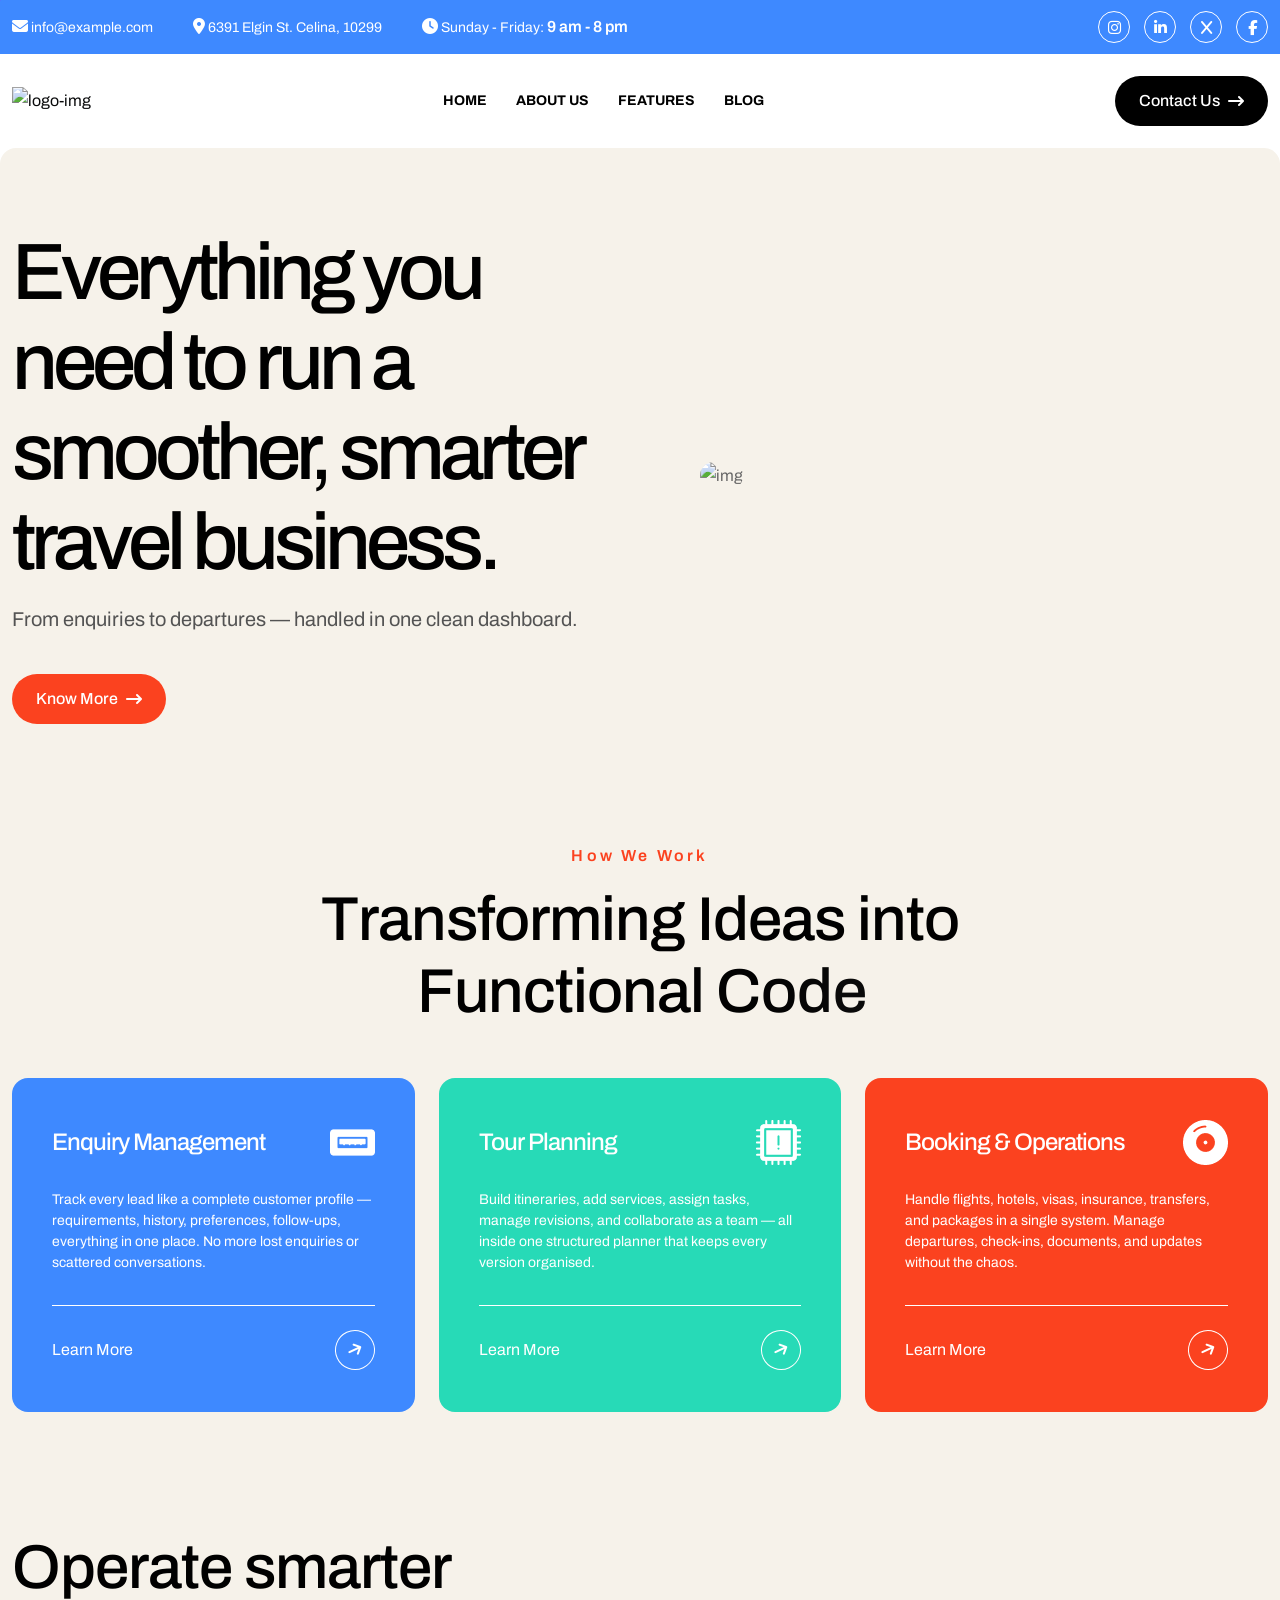
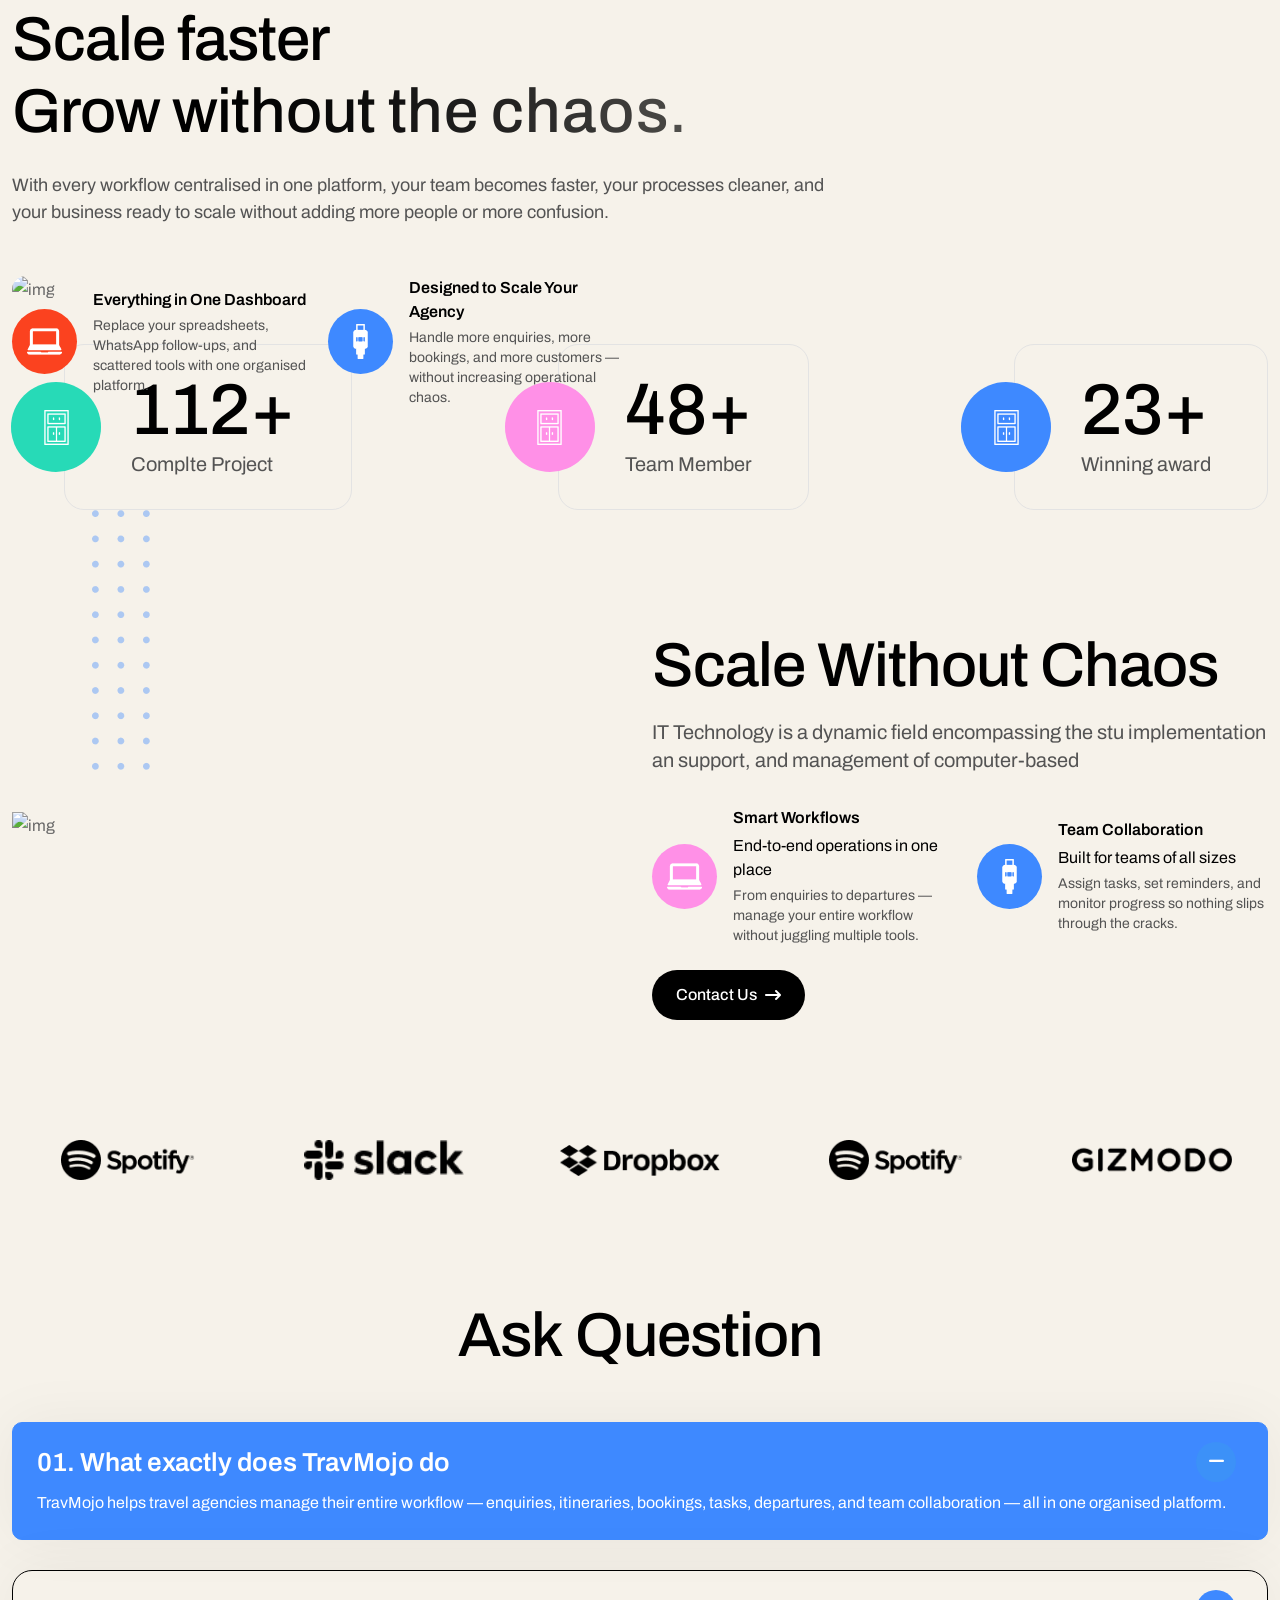
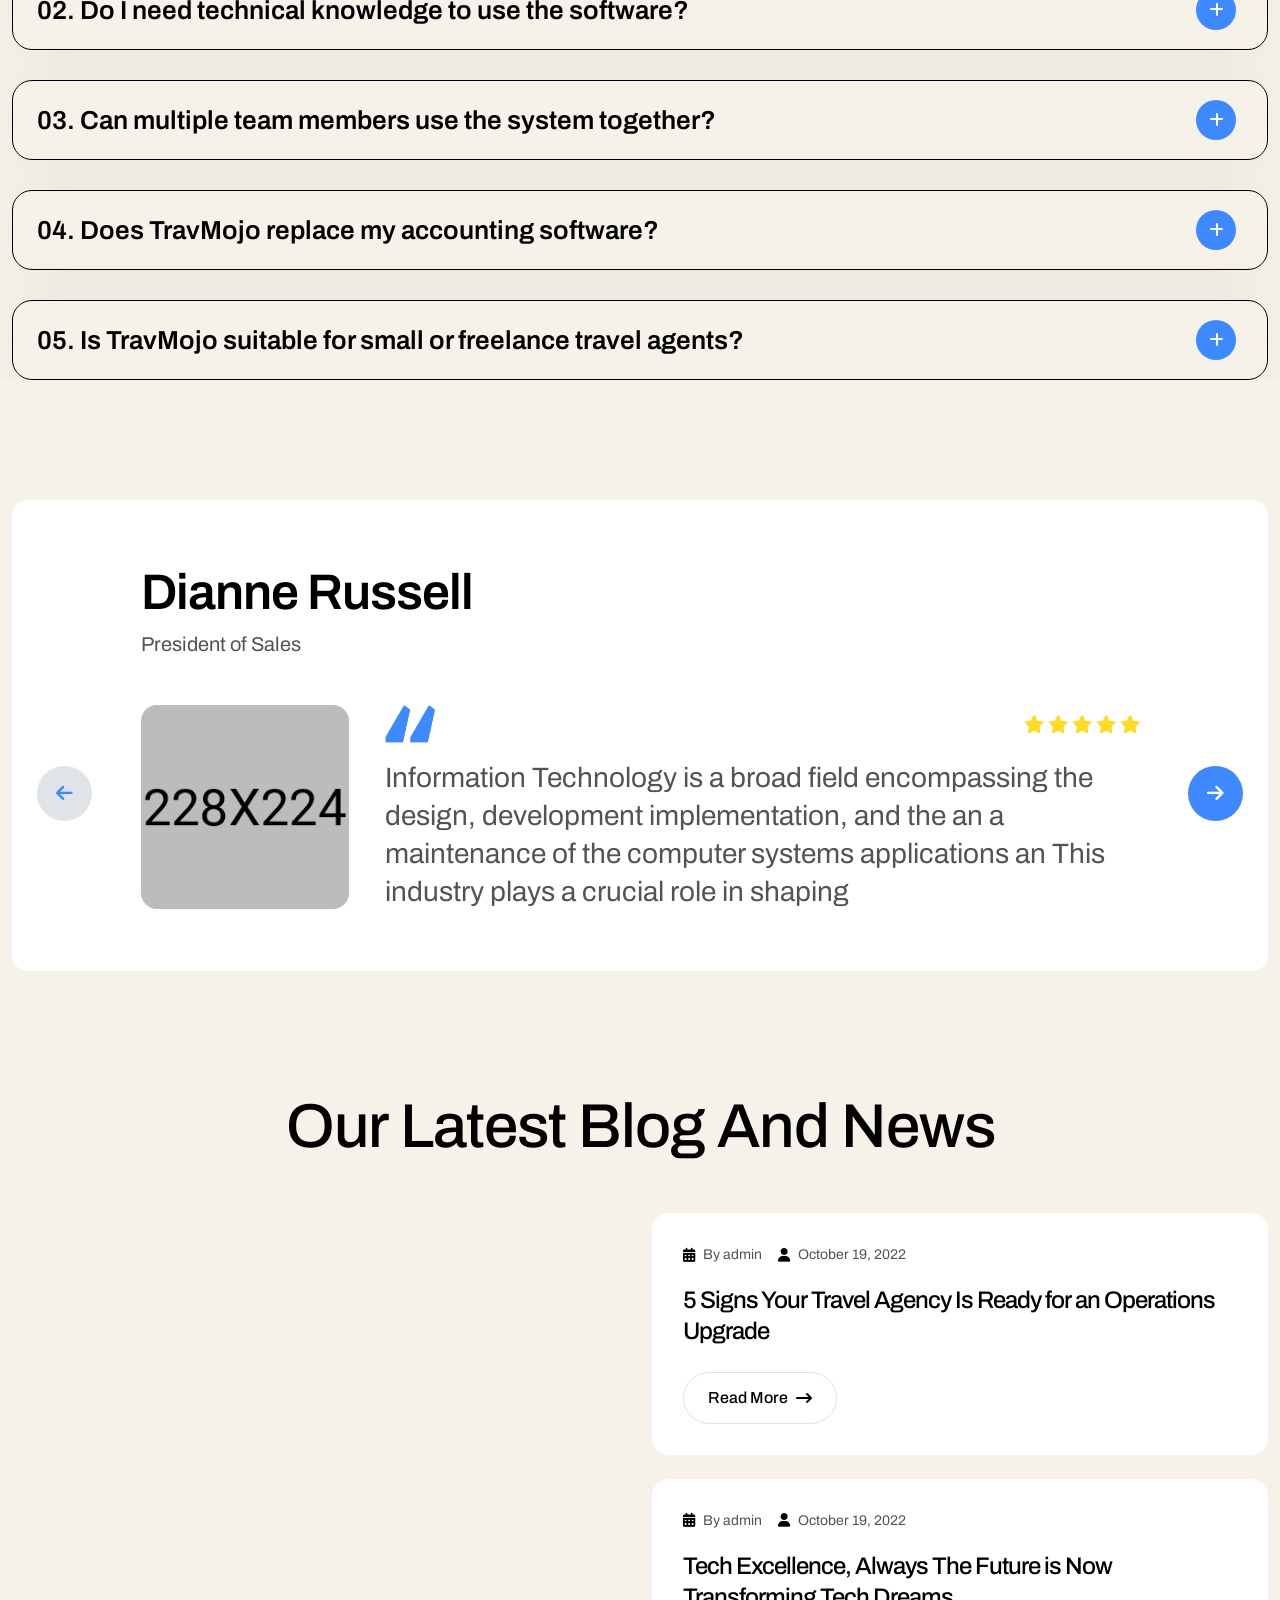
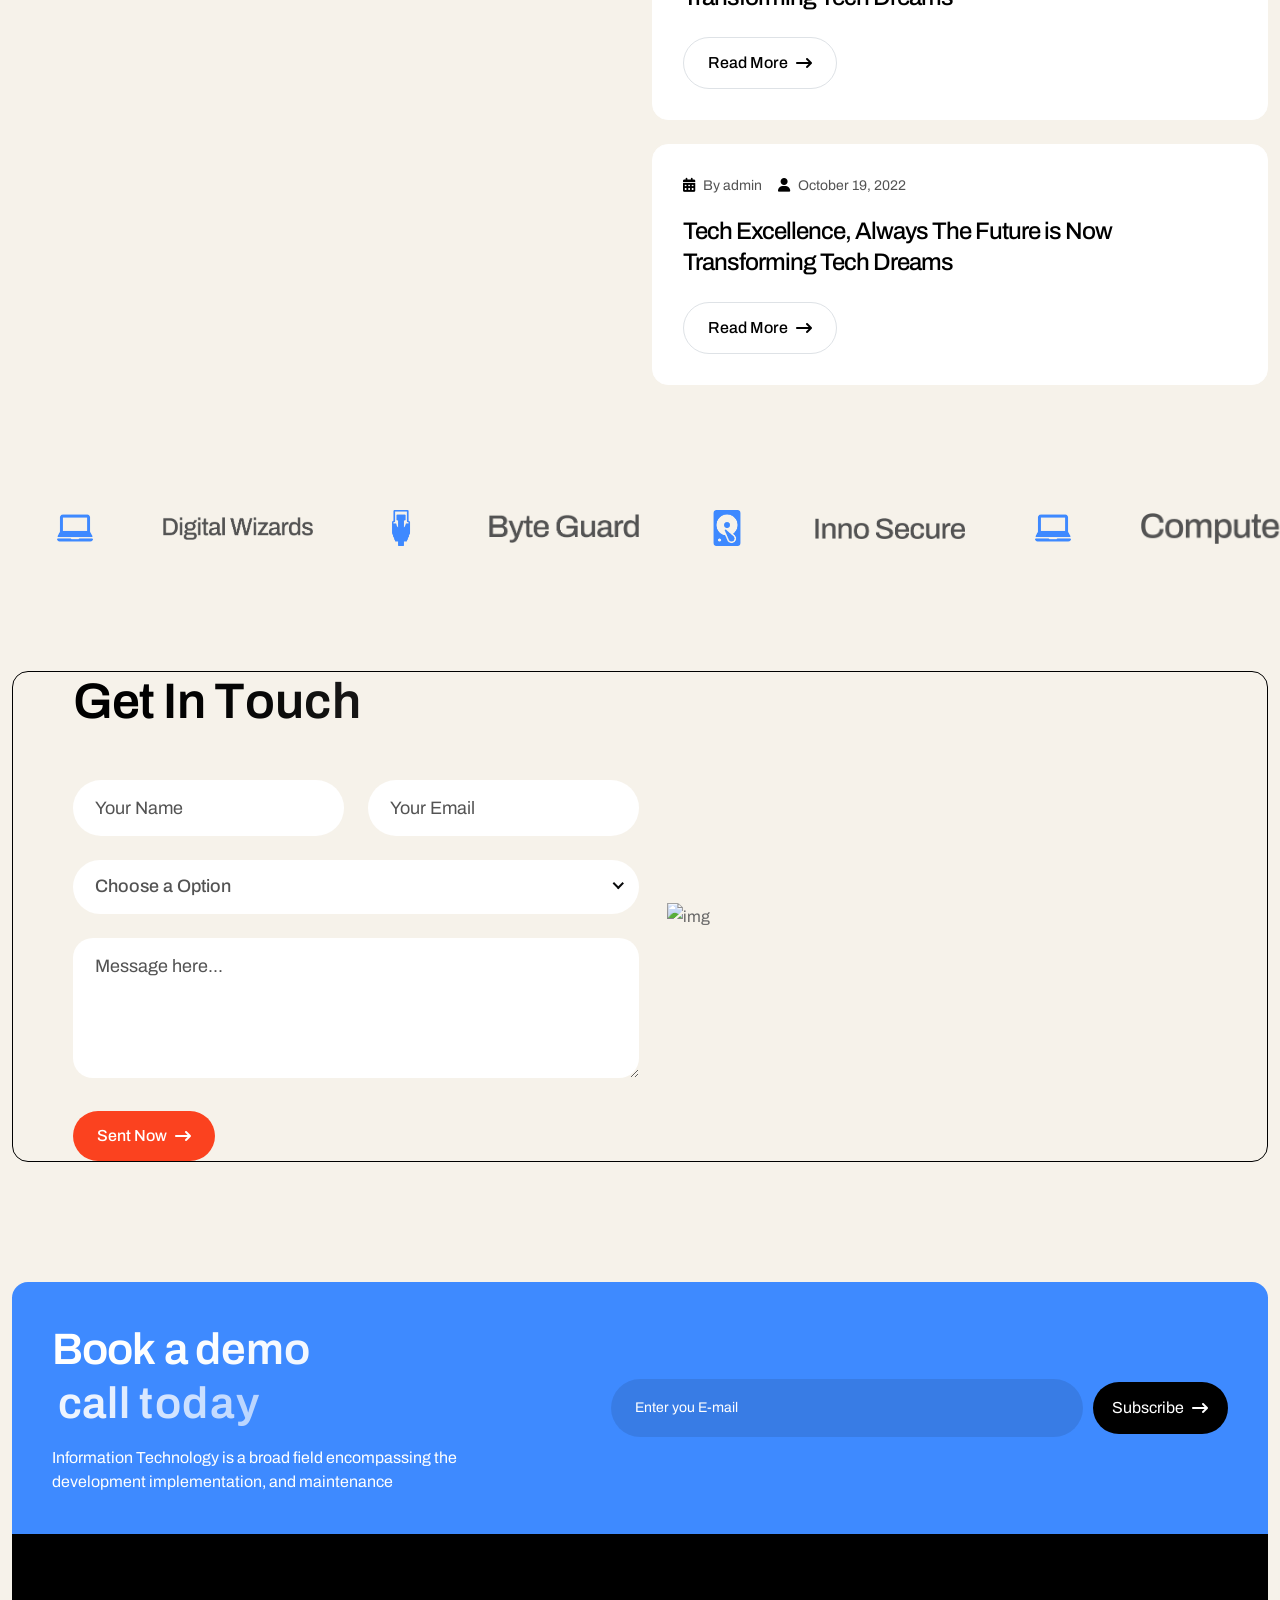
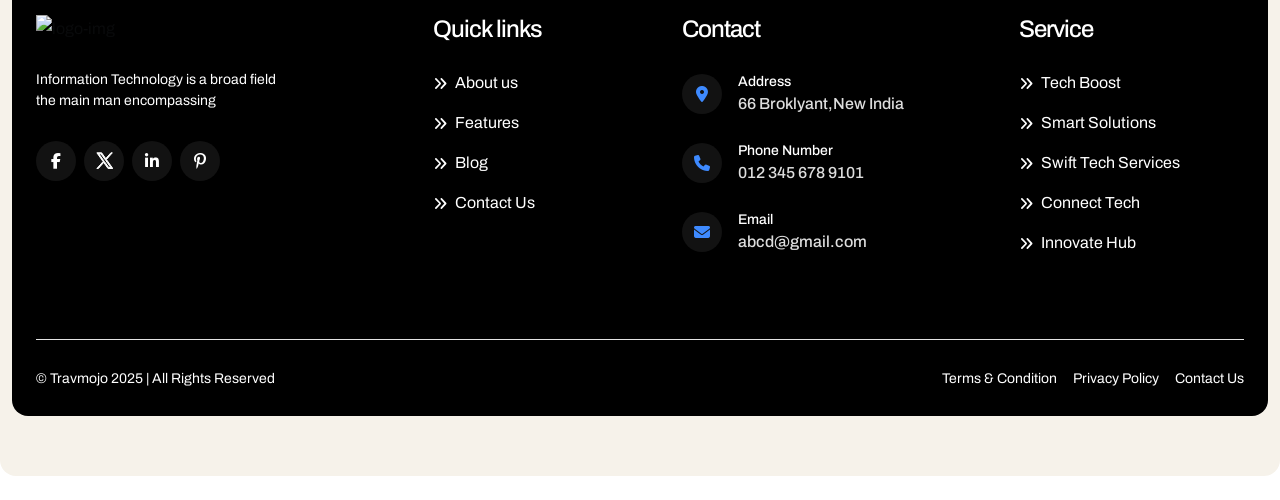
==== commit d0db02f7: "update loader text" ====
--- a/index.html
+++ b/index.html
@@ -44,23 +44,26 @@
                     <span data-text-preloader="T" class="letters-loading">
                         T
                     </span>
-                    <span data-text-preloader="E" class="letters-loading">
-                        E
+                    <span data-text-preloader="R" class="letters-loading">
+                        R
                     </span>
-                    <span data-text-preloader="C" class="letters-loading">
-                        C
+                    <span data-text-preloader="A" class="letters-loading">
+                        A
                     </span>
-                    <span data-text-preloader="H" class="letters-loading">
-                        H
+                    <span data-text-preloader="V" class="letters-loading">
+                        V
                     </span>
-                    <span data-text-preloader="I" class="letters-loading">
-                        I
+                    <span data-text-preloader="M" class="letters-loading">
+                        M
                     </span>
-                    <span data-text-preloader="F" class="letters-loading">
-                        F
+                    <span data-text-preloader="O" class="letters-loading">
+                        O
                     </span>
-                    <span data-text-preloader="Y" class="letters-loading">
-                        Y
+                    <span data-text-preloader="J" class="letters-loading">
+                        J
+                    </span>
+                    <span data-text-preloader="O" class="letters-loading">
+                        O
                     </span>
                 </div>
                 <p class="text-center">Loading</p>
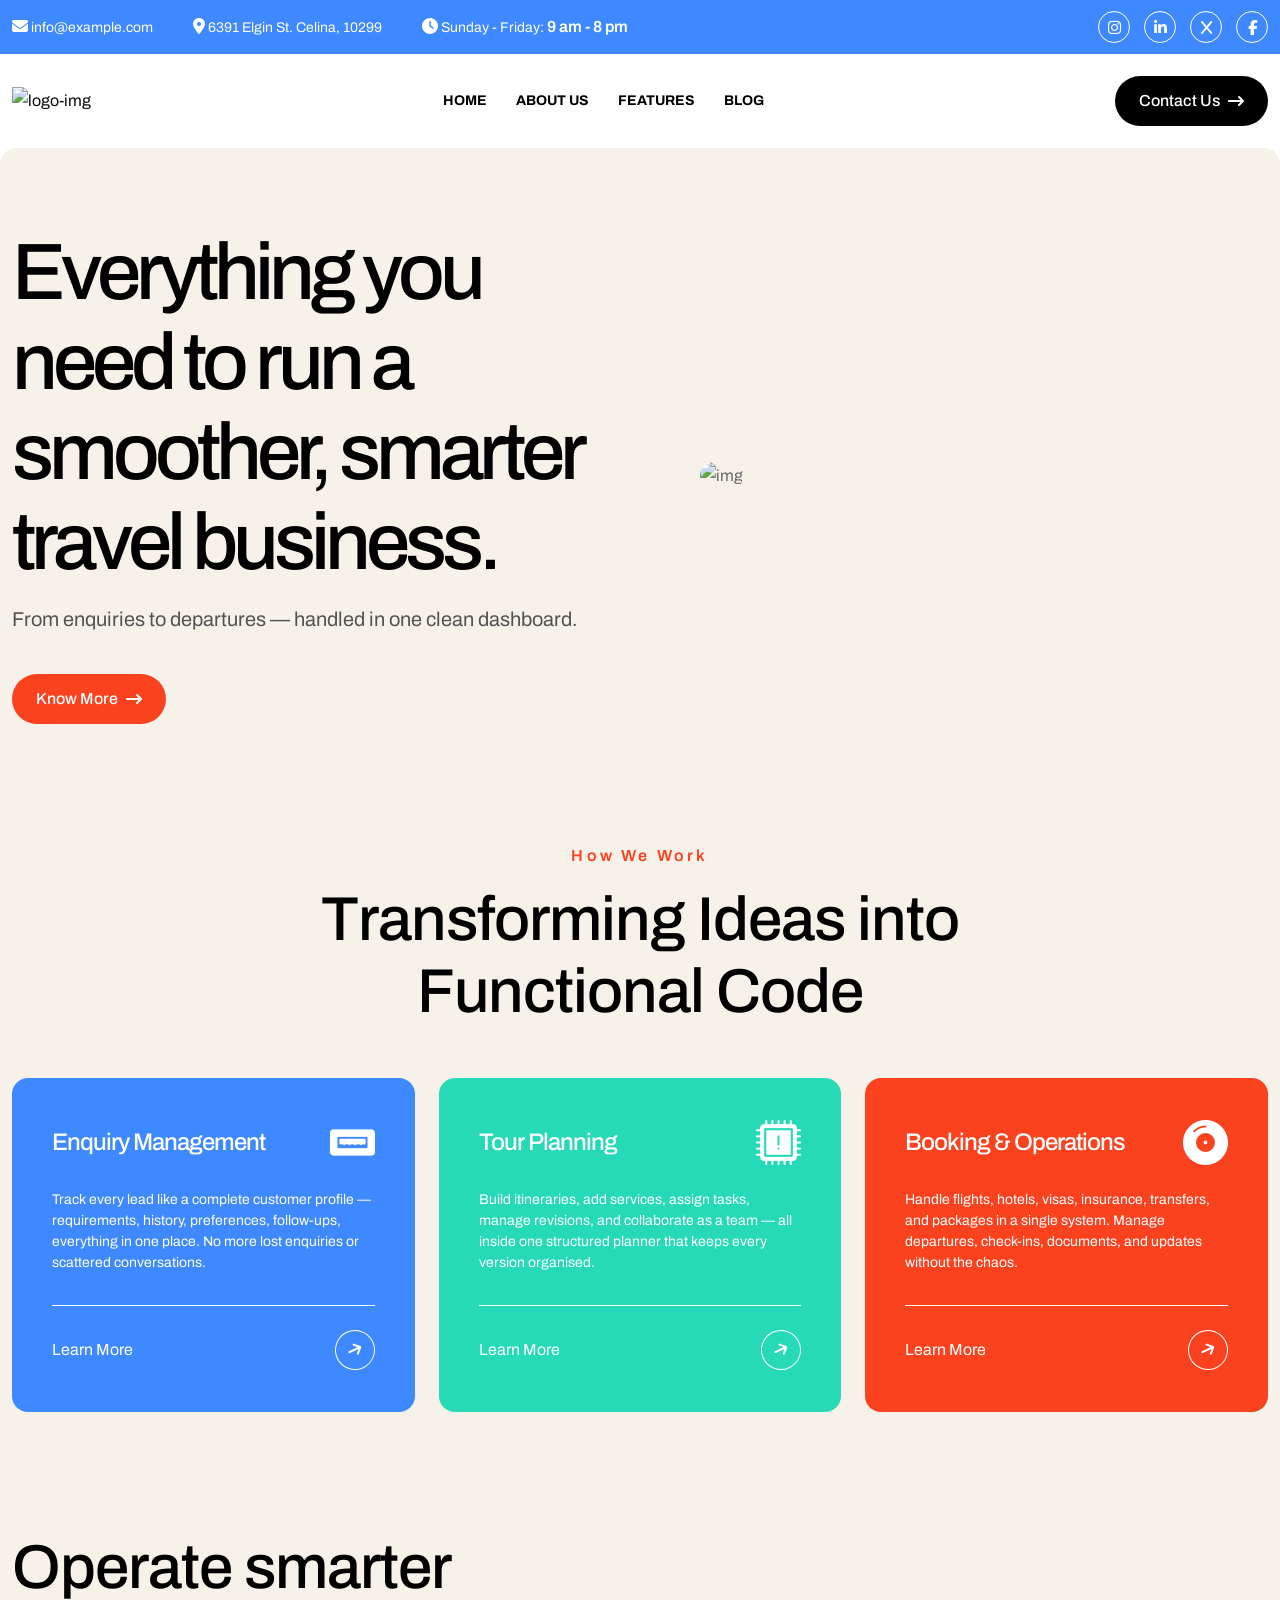
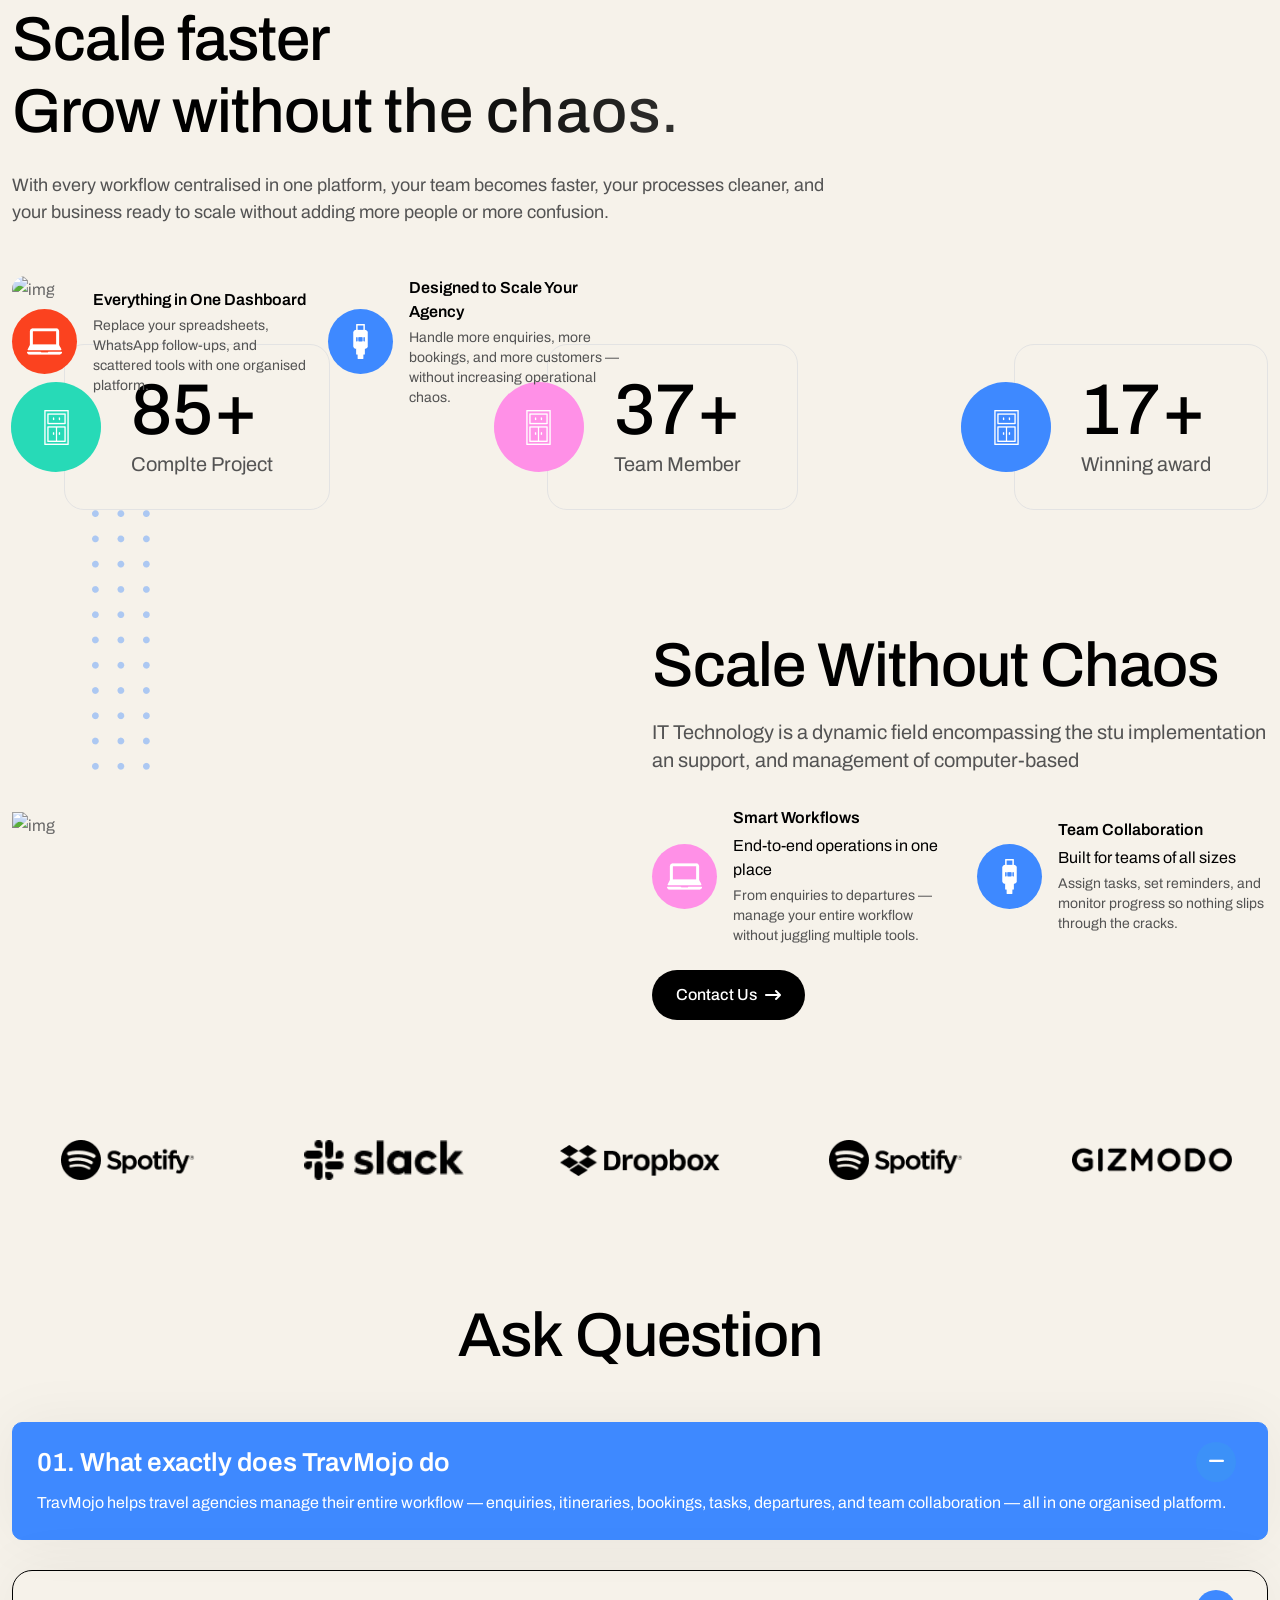
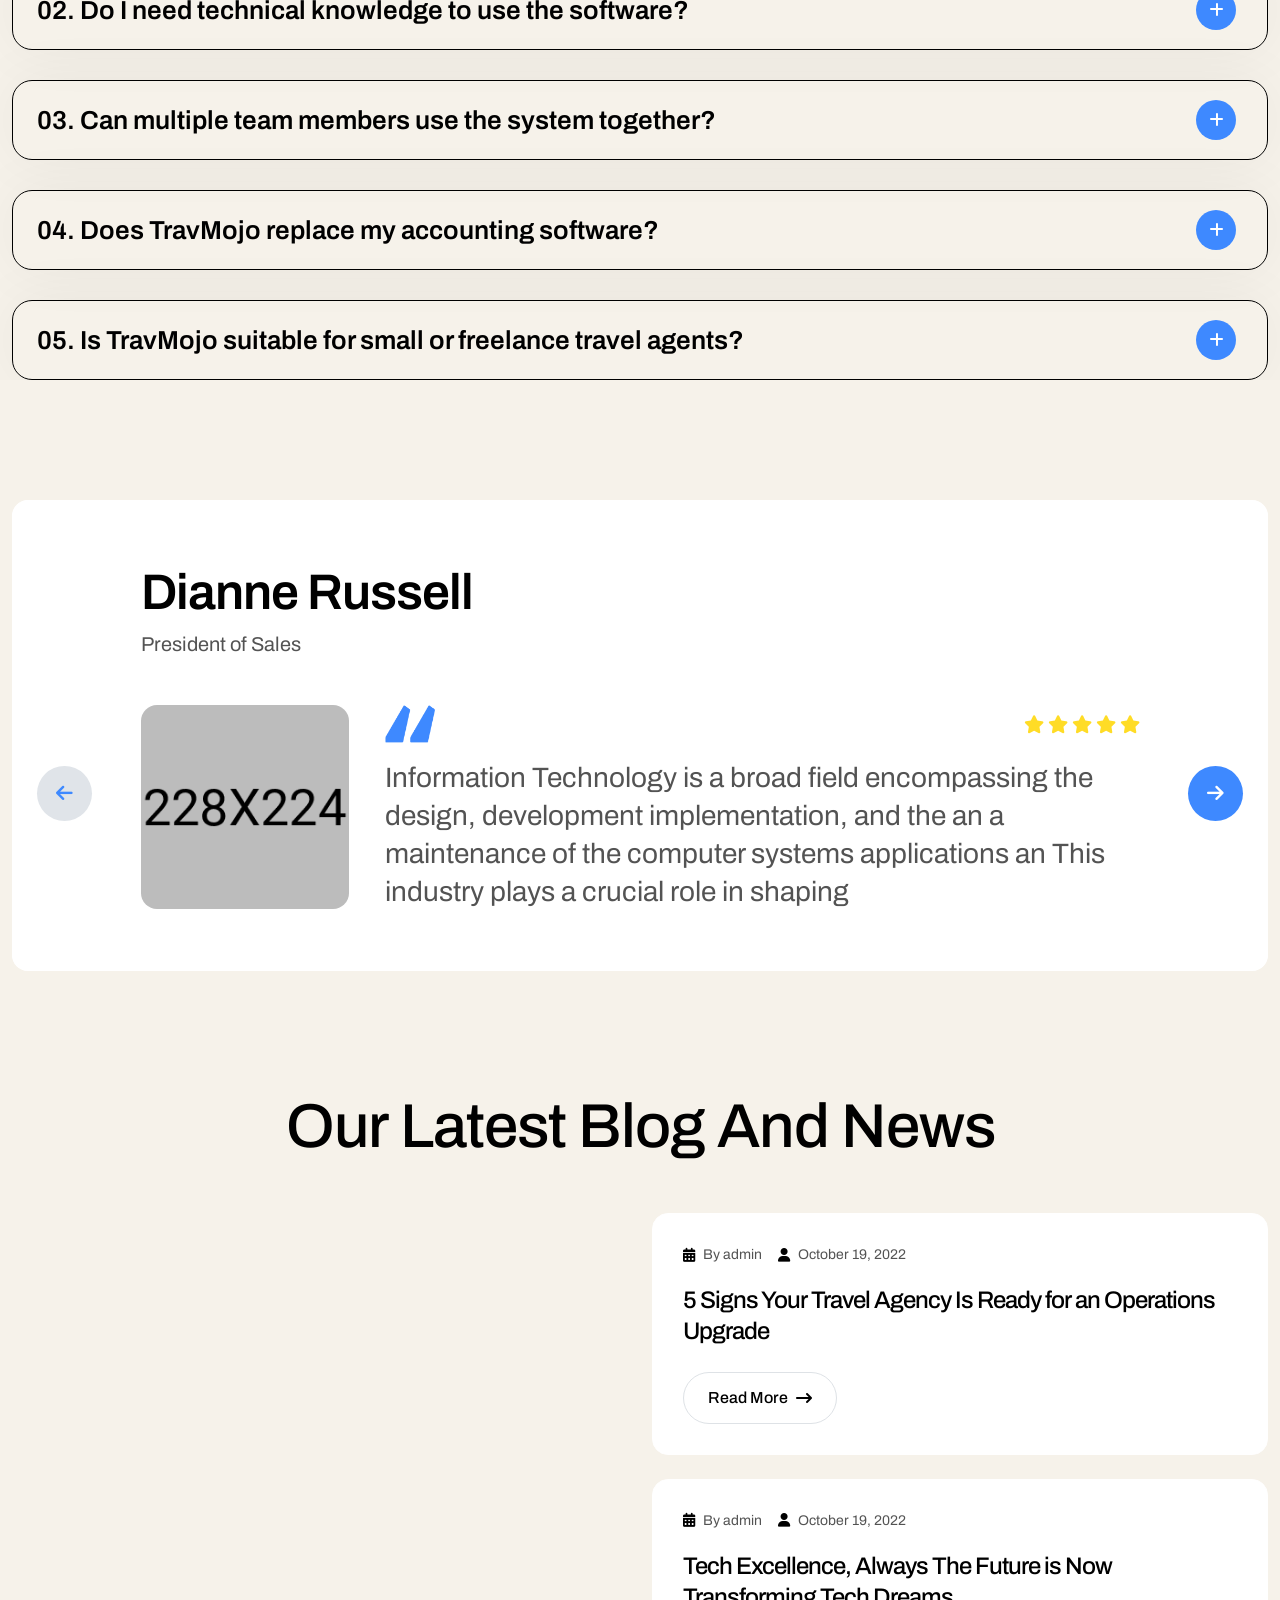
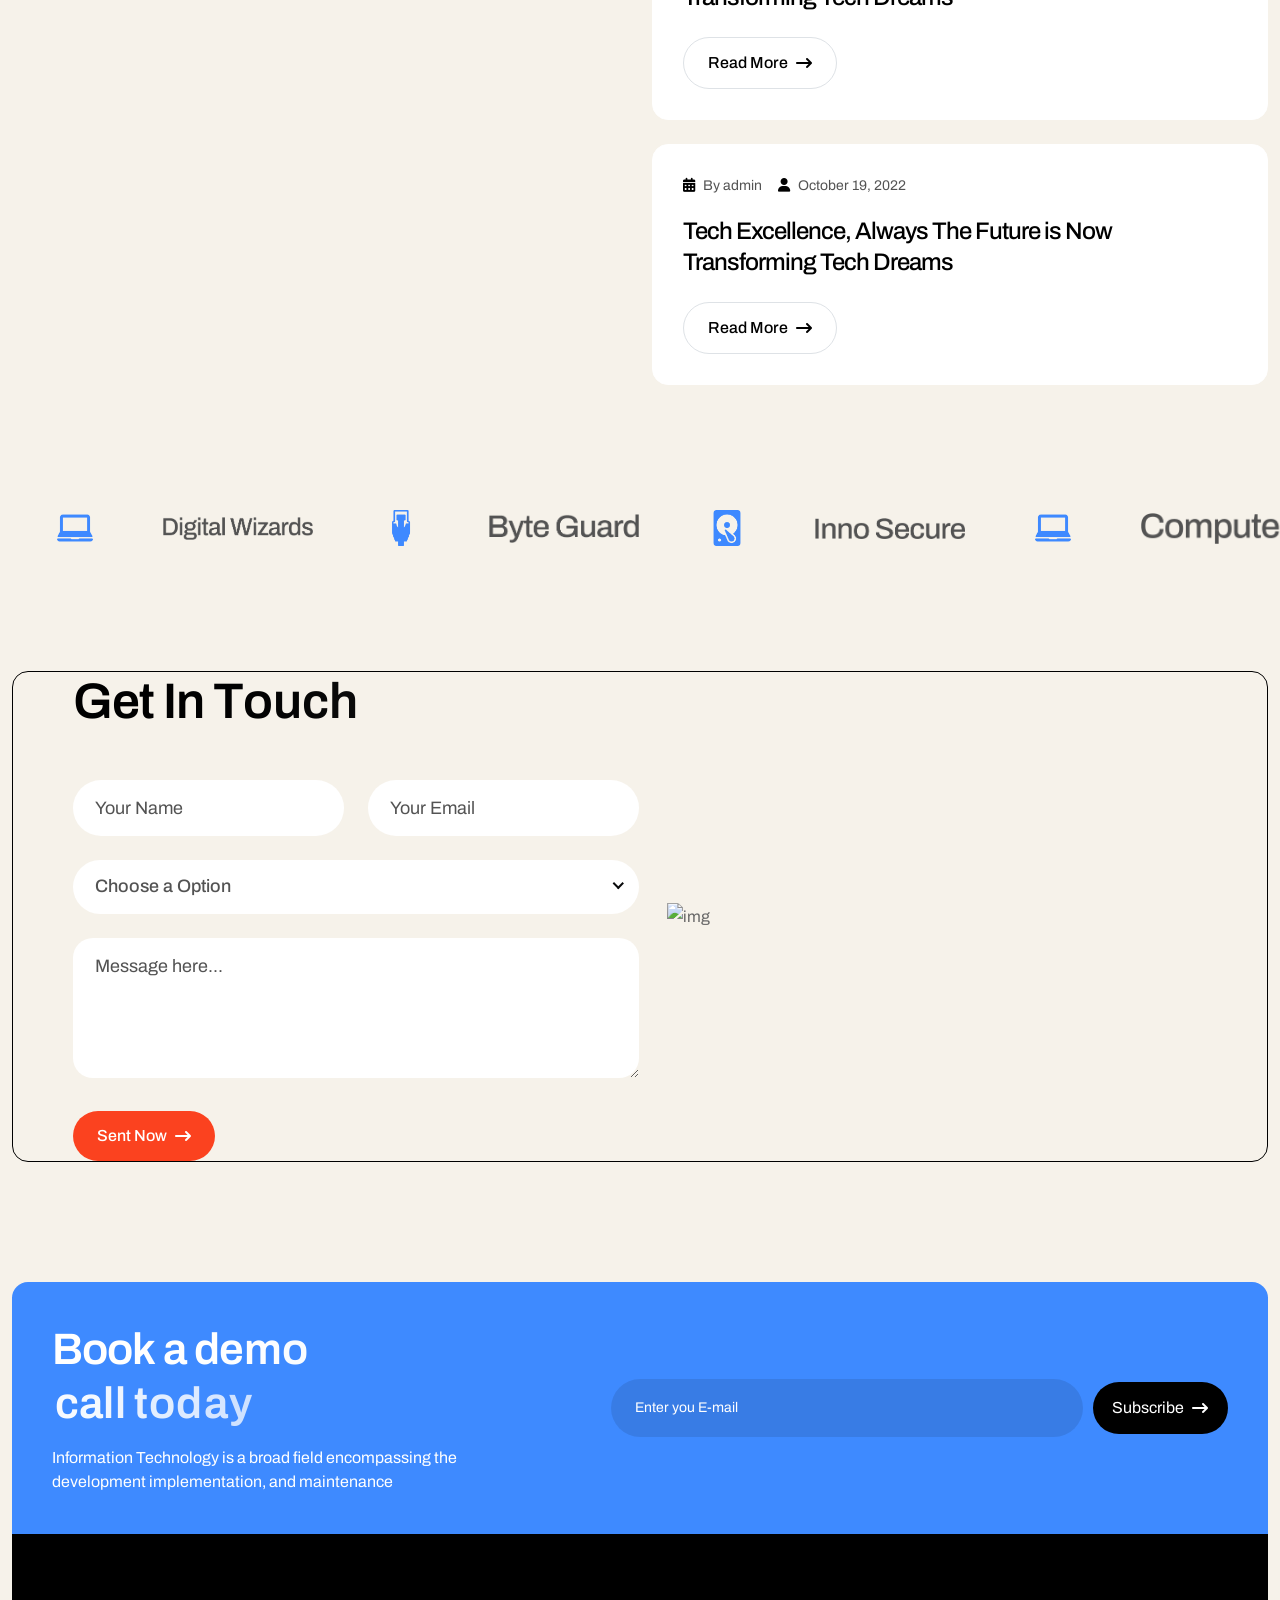
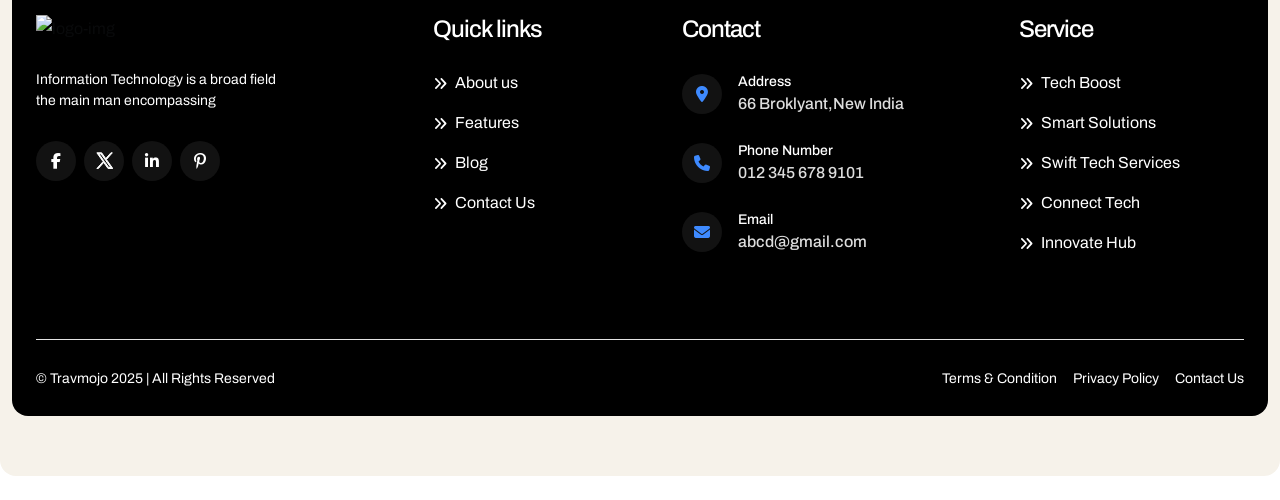
==== commit 491f3b82: "fix faqs" ====
--- a/index.html
+++ b/index.html
@@ -673,16 +673,16 @@
                                     </div>
                                 </div>
                             </div>
-                            <div class="accordion-item bg-transparent wow fadeInUp" data-wow-delay=".6s">
-                                <h2 class="accordion-header" id="headingThree001">
+                            <div class="accordion-item bg-transparent wow fadeInUp" data-wow-delay=".7s">
+                                <h2 class="accordion-header" id="headingfour">
                                     <button class="accordion-button bg-transparent collapsed" type="button"
-                                        data-bs-toggle="collapse" data-bs-target="#collapseThree001"
-                                        aria-expanded="false" aria-controls="collapseThree001">
+                                        data-bs-toggle="collapse" data-bs-target="#collapsefour" aria-expanded="false"
+                                        aria-controls="collapsefour">
                                         04. Does TravMojo replace my accounting software?
                                     </button>
                                 </h2>
-                                <div id="collapseThree001" class="accordion-collapse collapse"
-                                    aria-labelledby="headingThree001" data-bs-parent="#accordionExample">
+                                <div id="collapsefour" class="accordion-collapse collapse" aria-labelledby="headingfour"
+                                    data-bs-parent="#accordionExample">
                                     <div class="accordion-body pt-1">
                                         <p class="fs-eight pra">
                                             TravMojo handles CRM and operations. For accounting, you can integrate it
@@ -691,15 +691,15 @@
                                     </div>
                                 </div>
                             </div>
-                            <div class="accordion-item bg-transparent wow fadeInUp" data-wow-delay=".6s">
+                            <div class="accordion-item bg-transparent wow fadeInUp" data-wow-delay=".8s">
                                 <h2 class="accordion-header" id="headingfive">
                                     <button class="accordion-button bg-transparent collapsed" type="button"
-                                        data-bs-toggle="collapse" data-bs-target="#collapseThree001"
-                                        aria-expanded="false" aria-controls="collapseThree001">
+                                        data-bs-toggle="collapse" data-bs-target="#collapsefive"
+                                        aria-expanded="false" aria-controls="collapsefive">
                                         05. Is TravMojo suitable for small or freelance travel agents?
                                     </button>
                                 </h2>
-                                <div id="collapseThree001" class="accordion-collapse collapse"
+                                <div id="collapsefive" class="accordion-collapse collapse"
                                     aria-labelledby="headingfive" data-bs-parent="#accordionExample">
                                     <div class="accordion-body pt-1">
                                         <p class="fs-eight pra">
